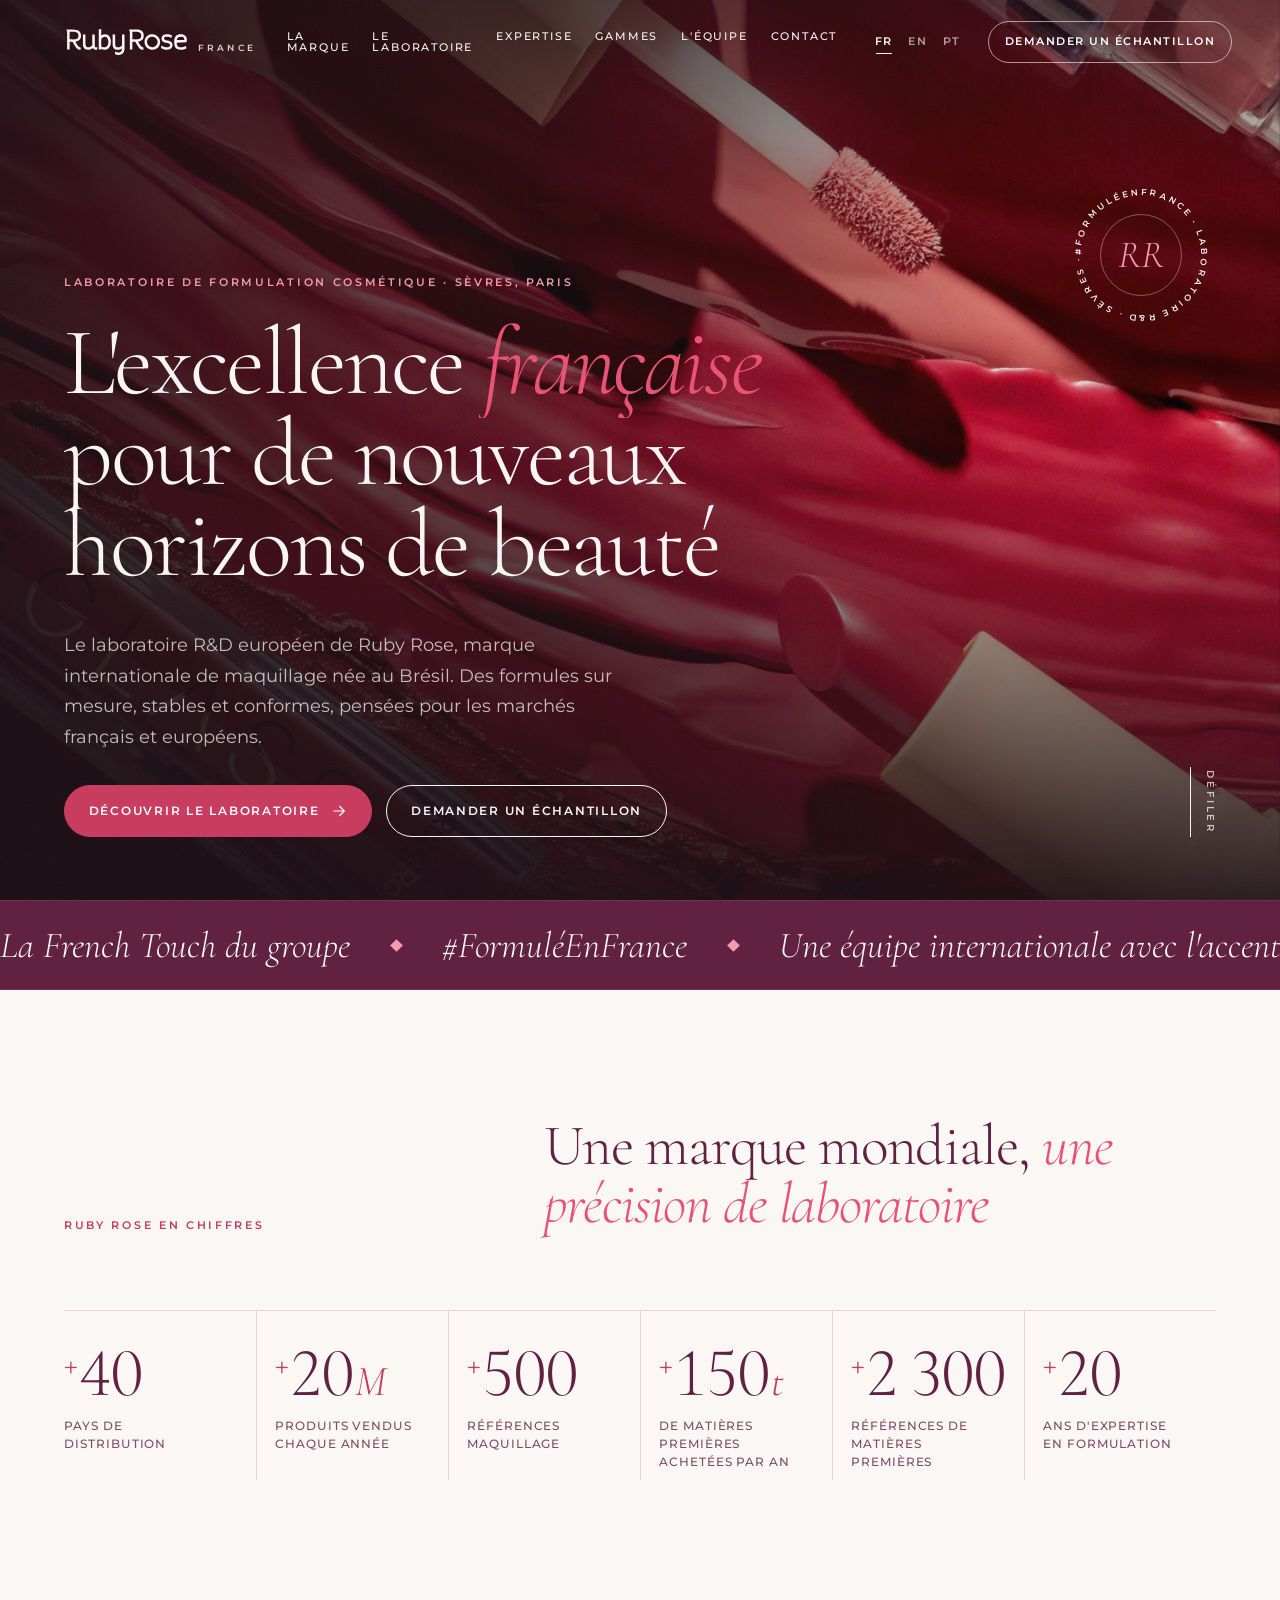
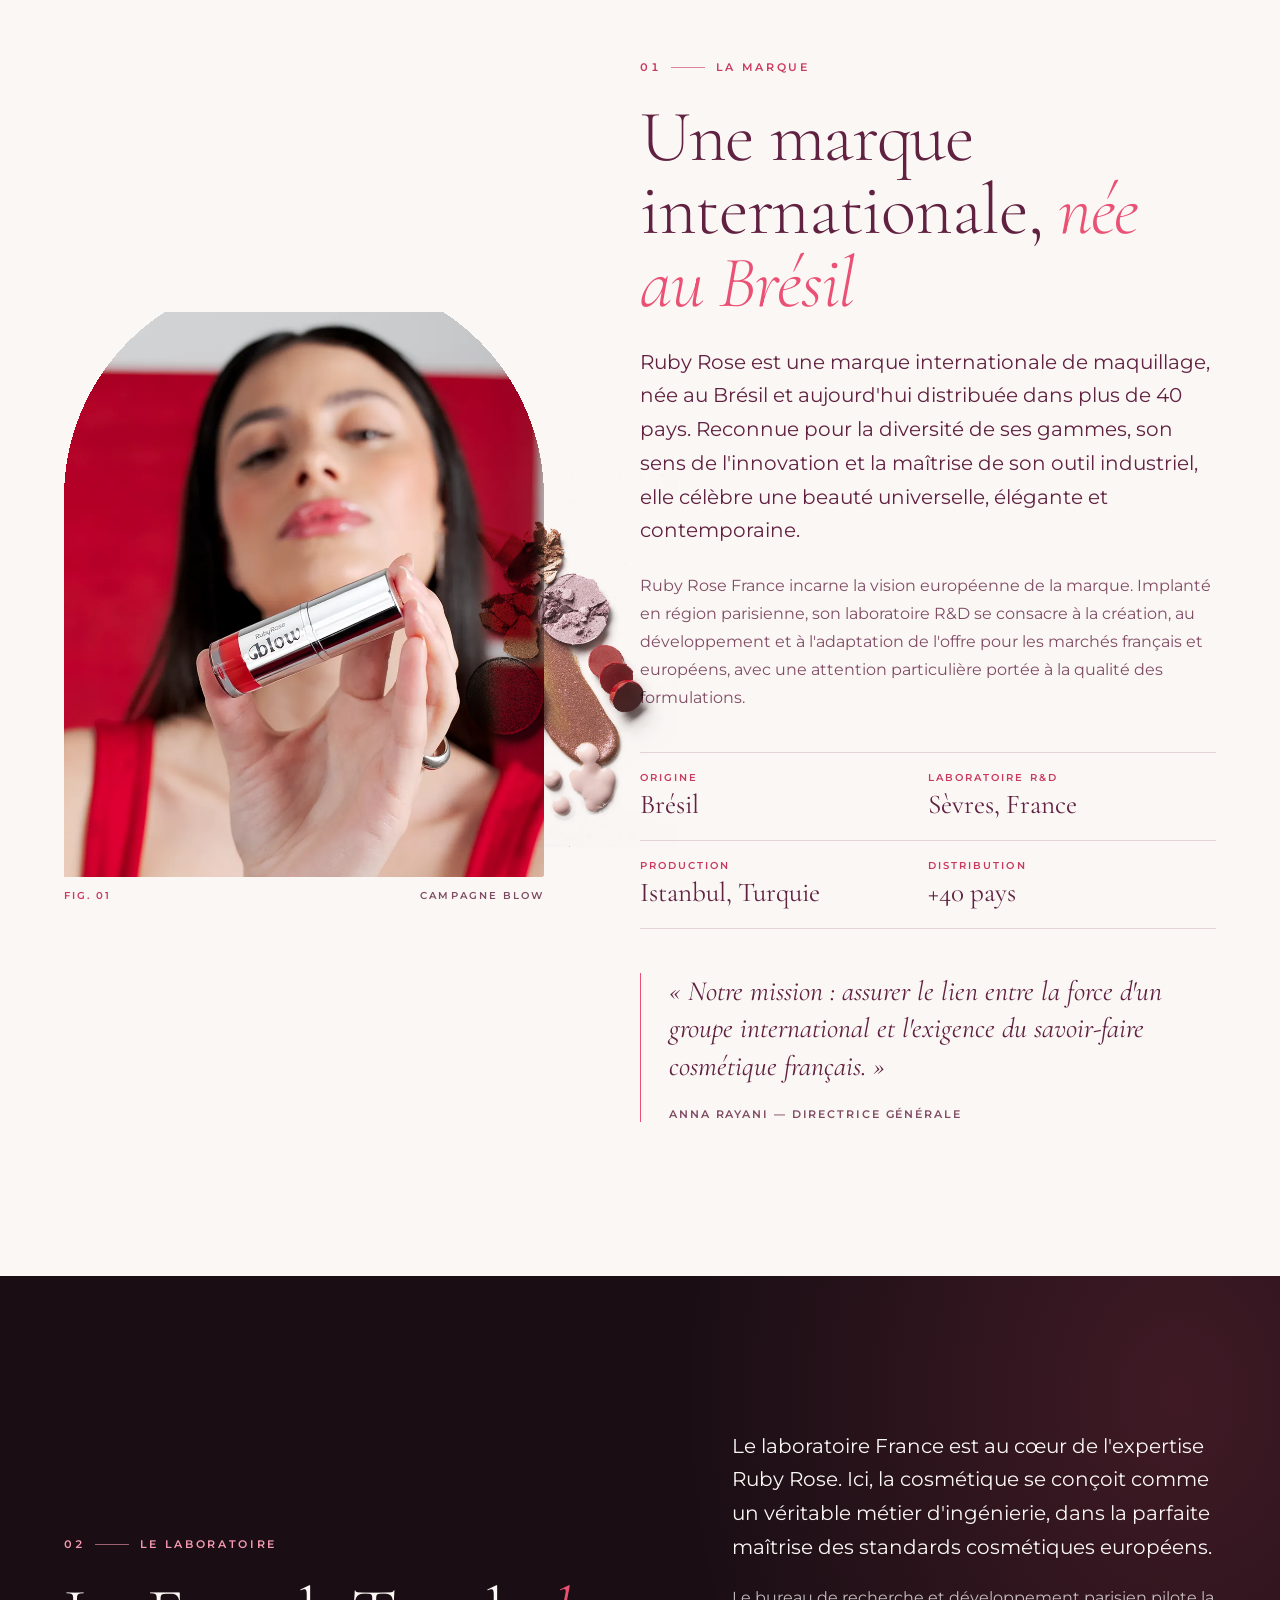
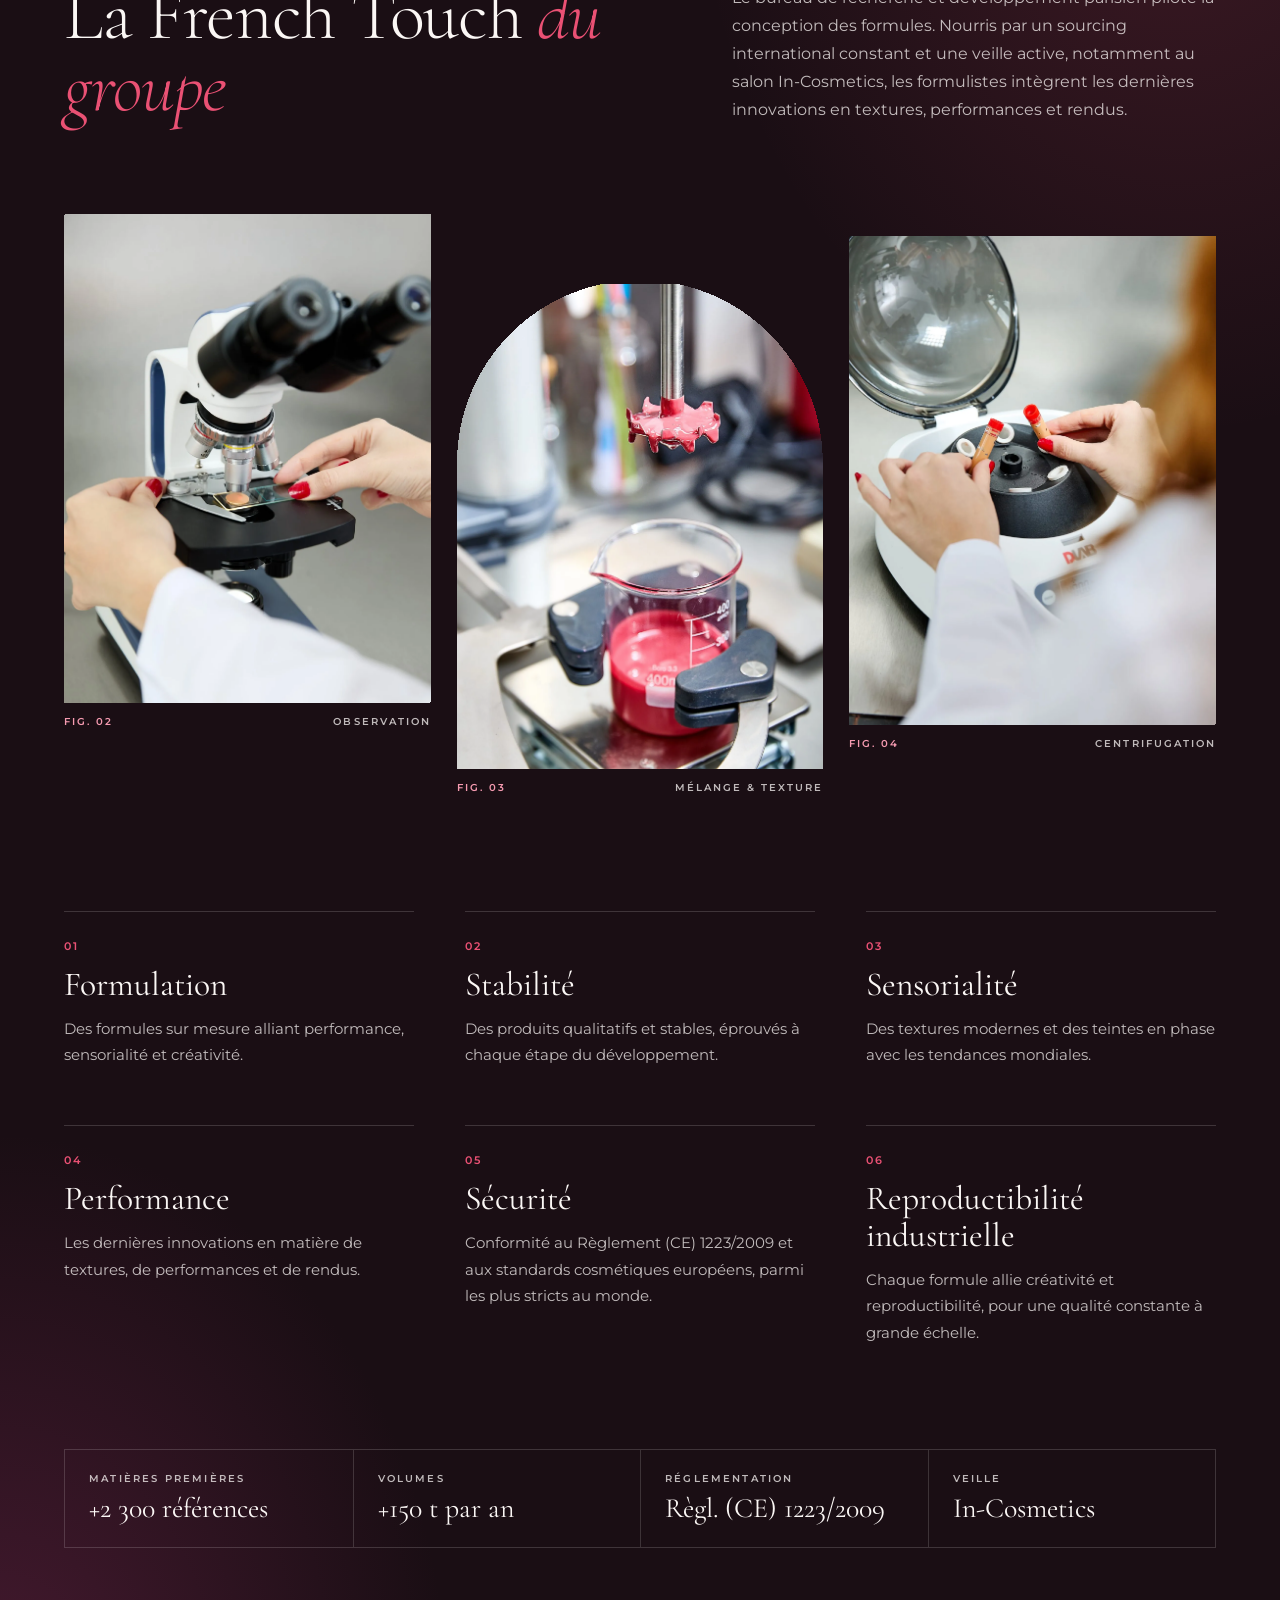
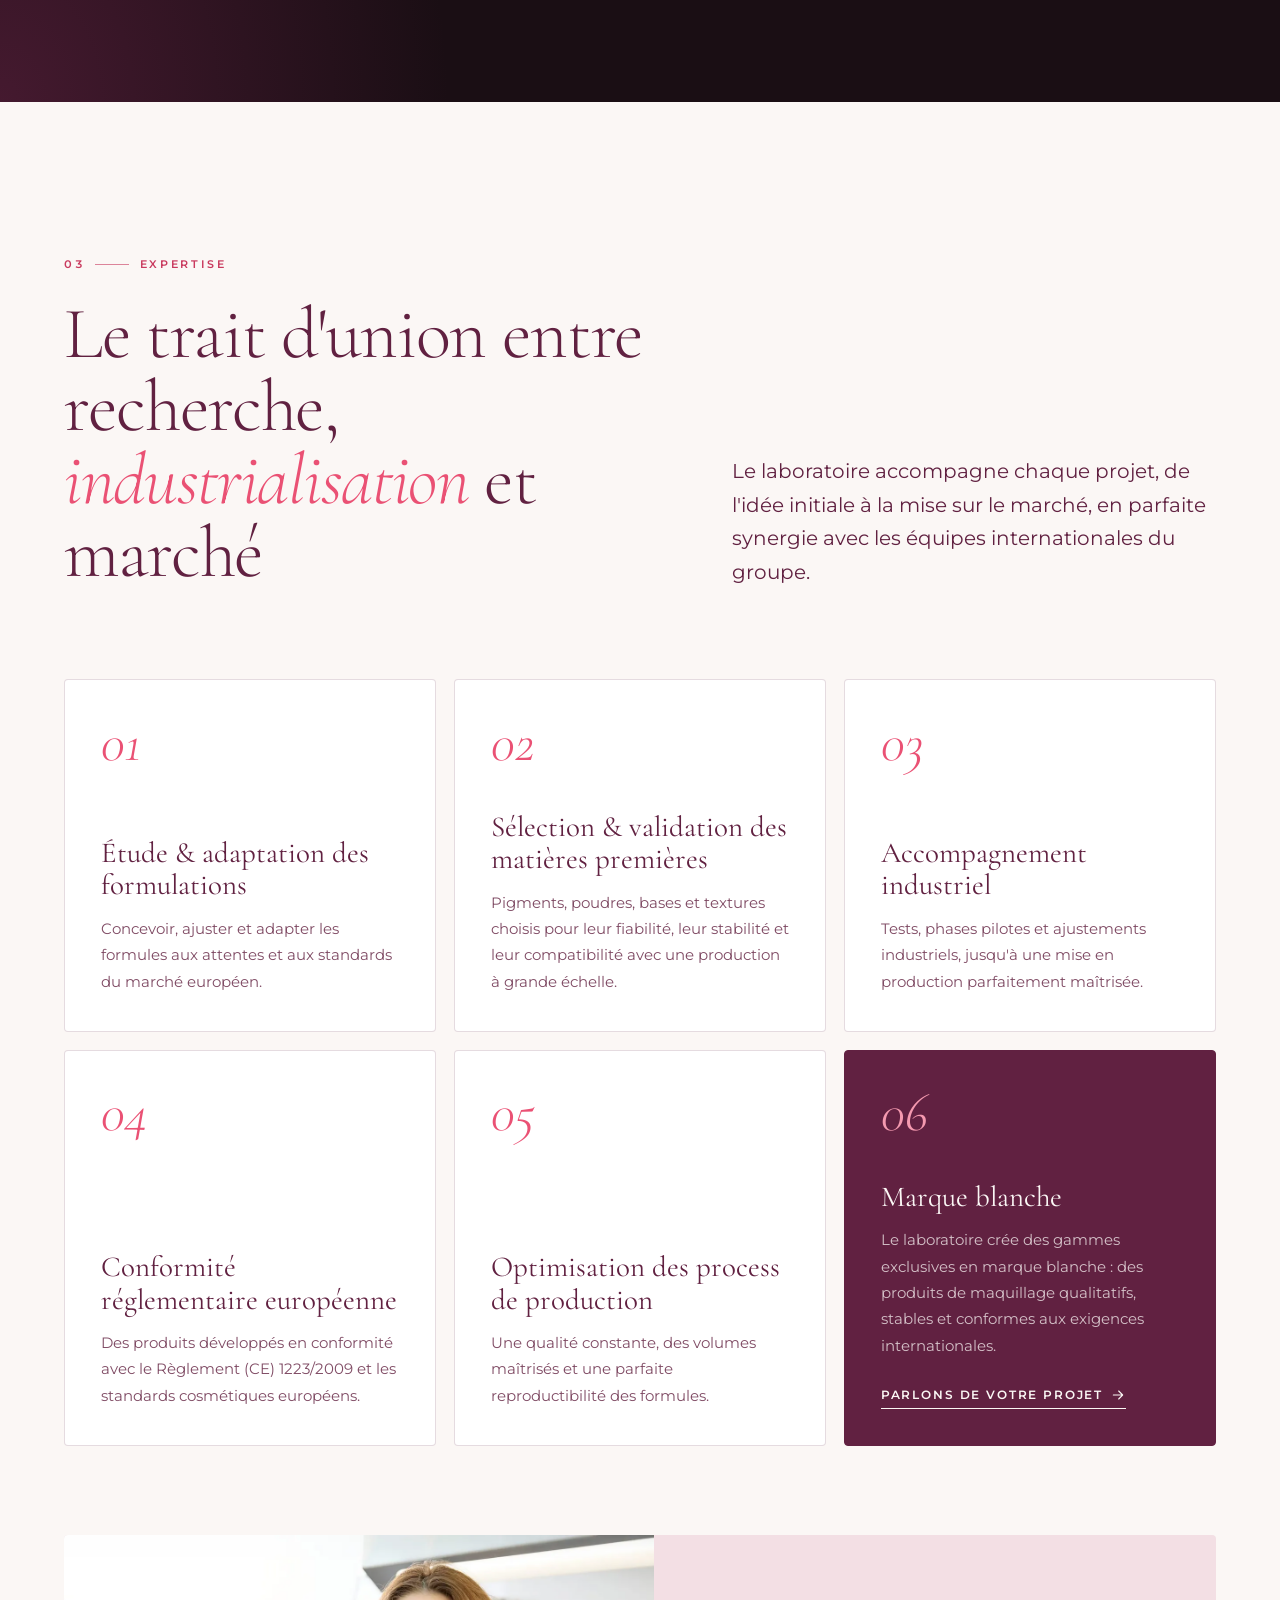
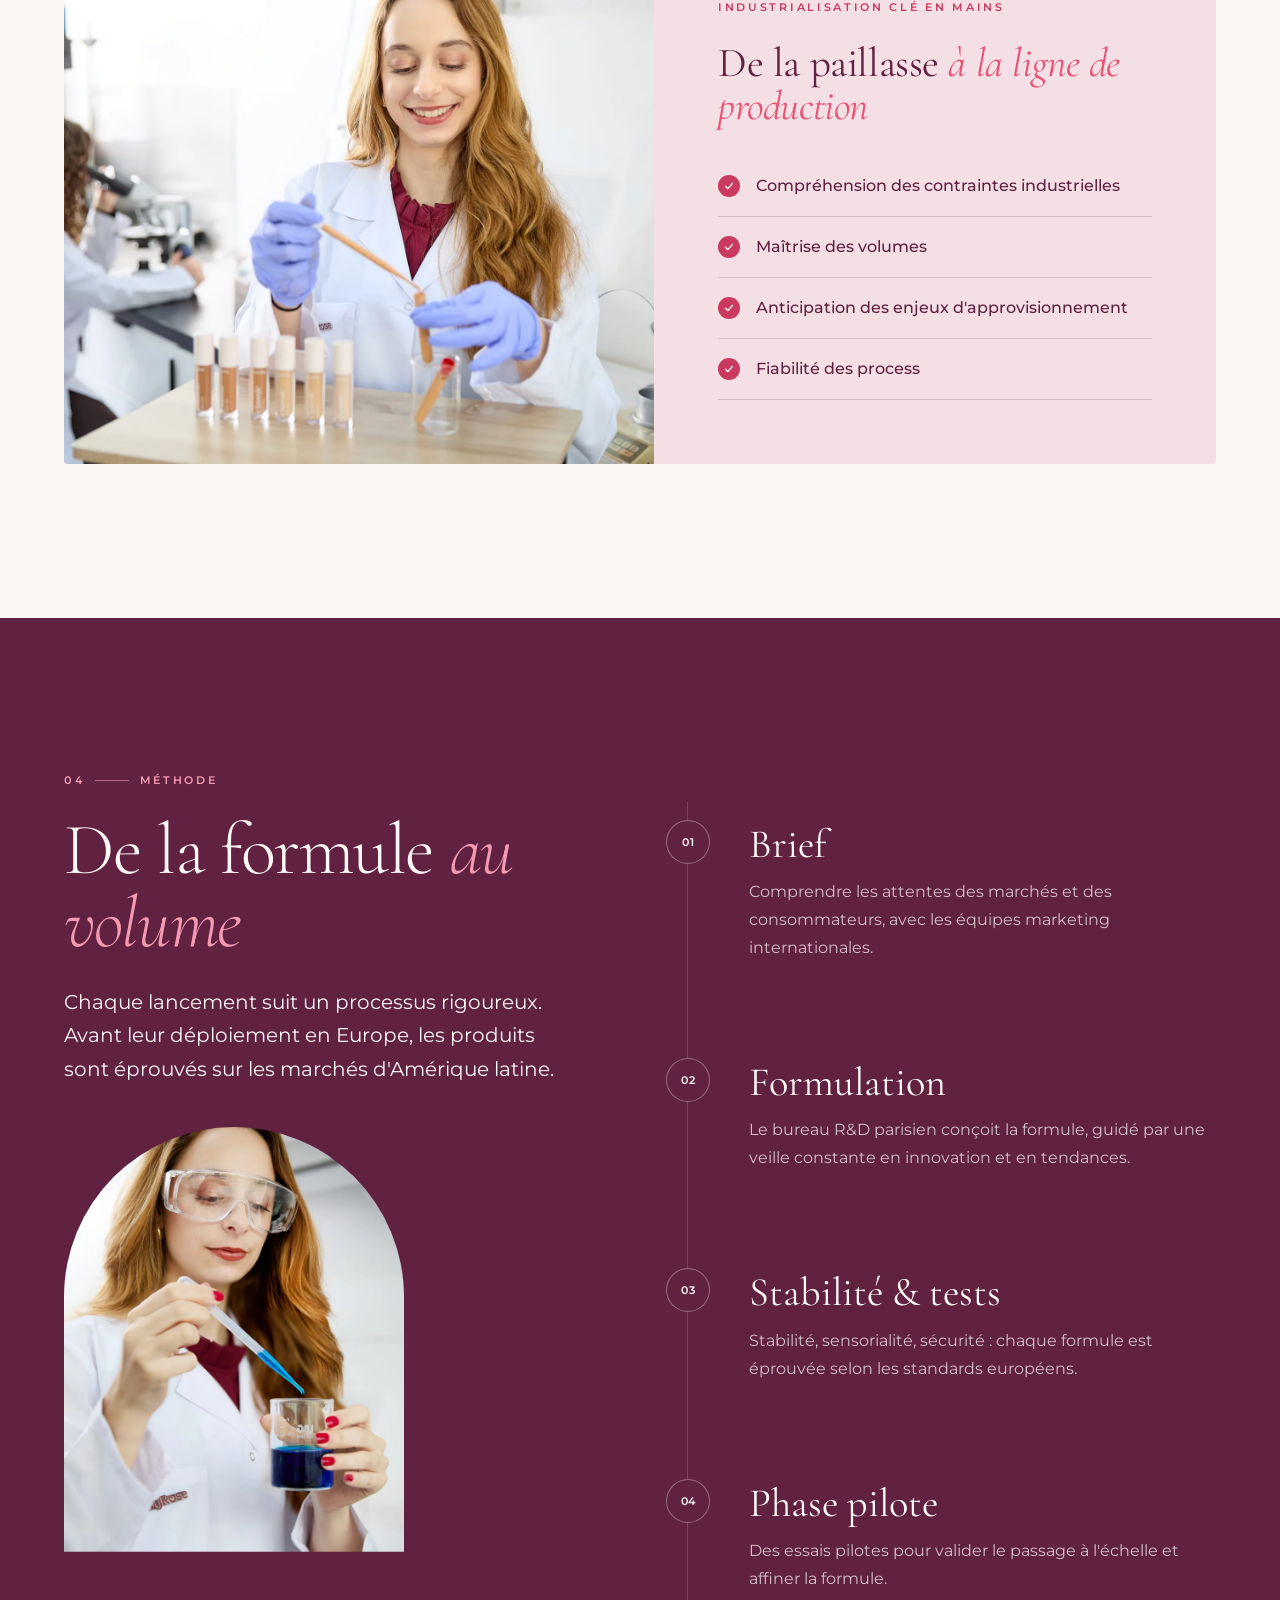
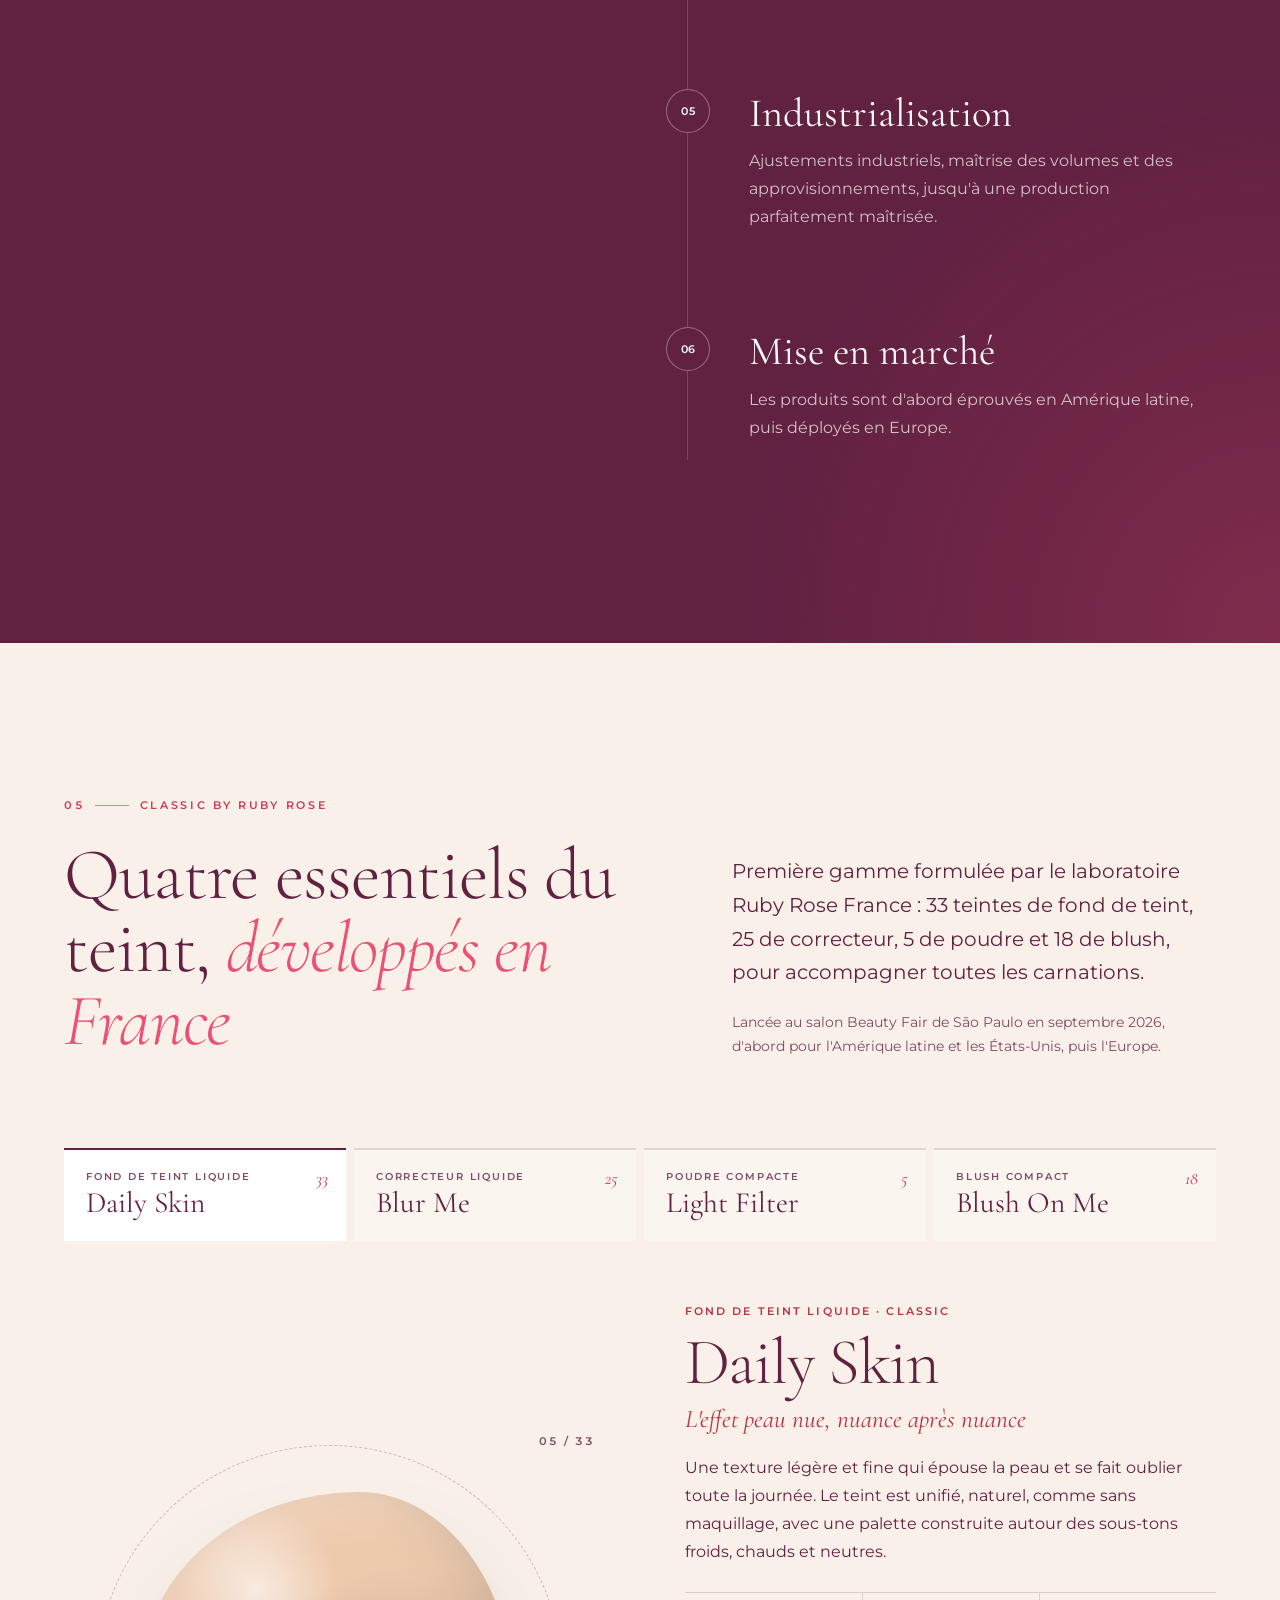
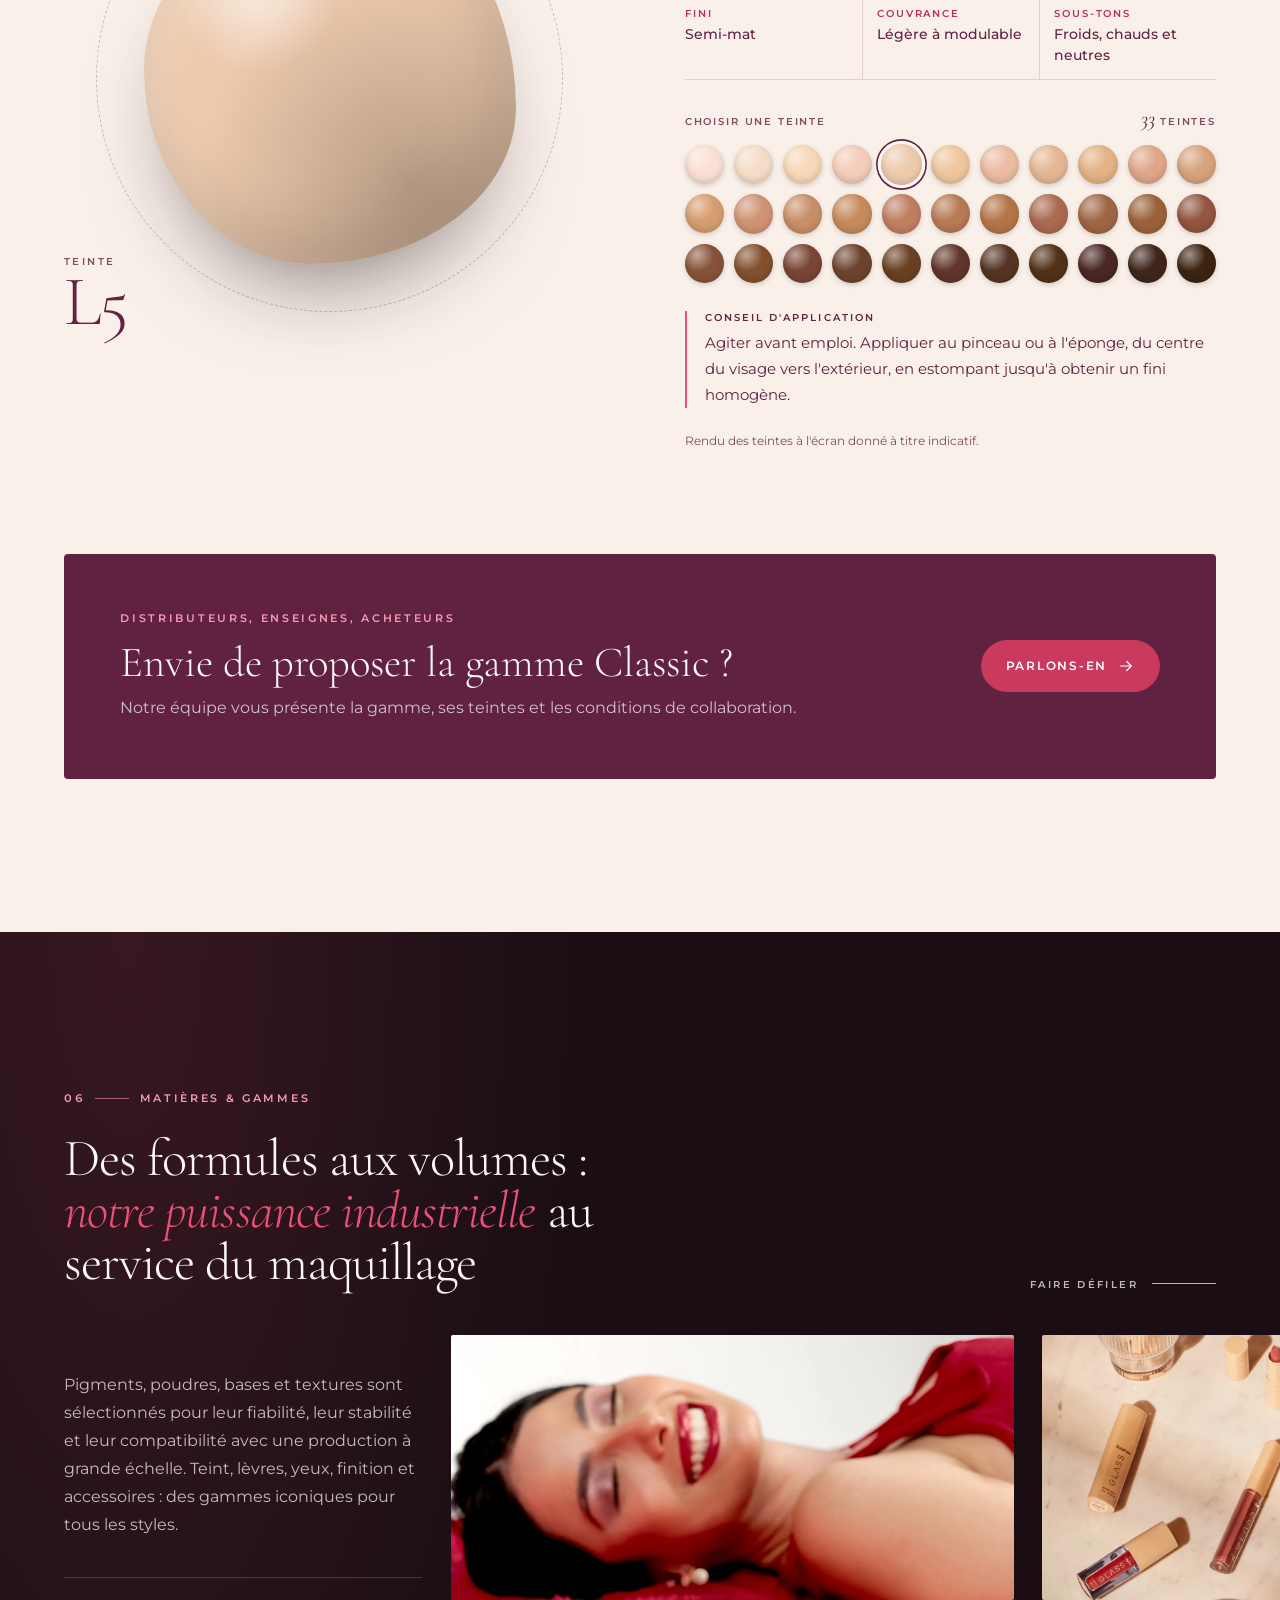
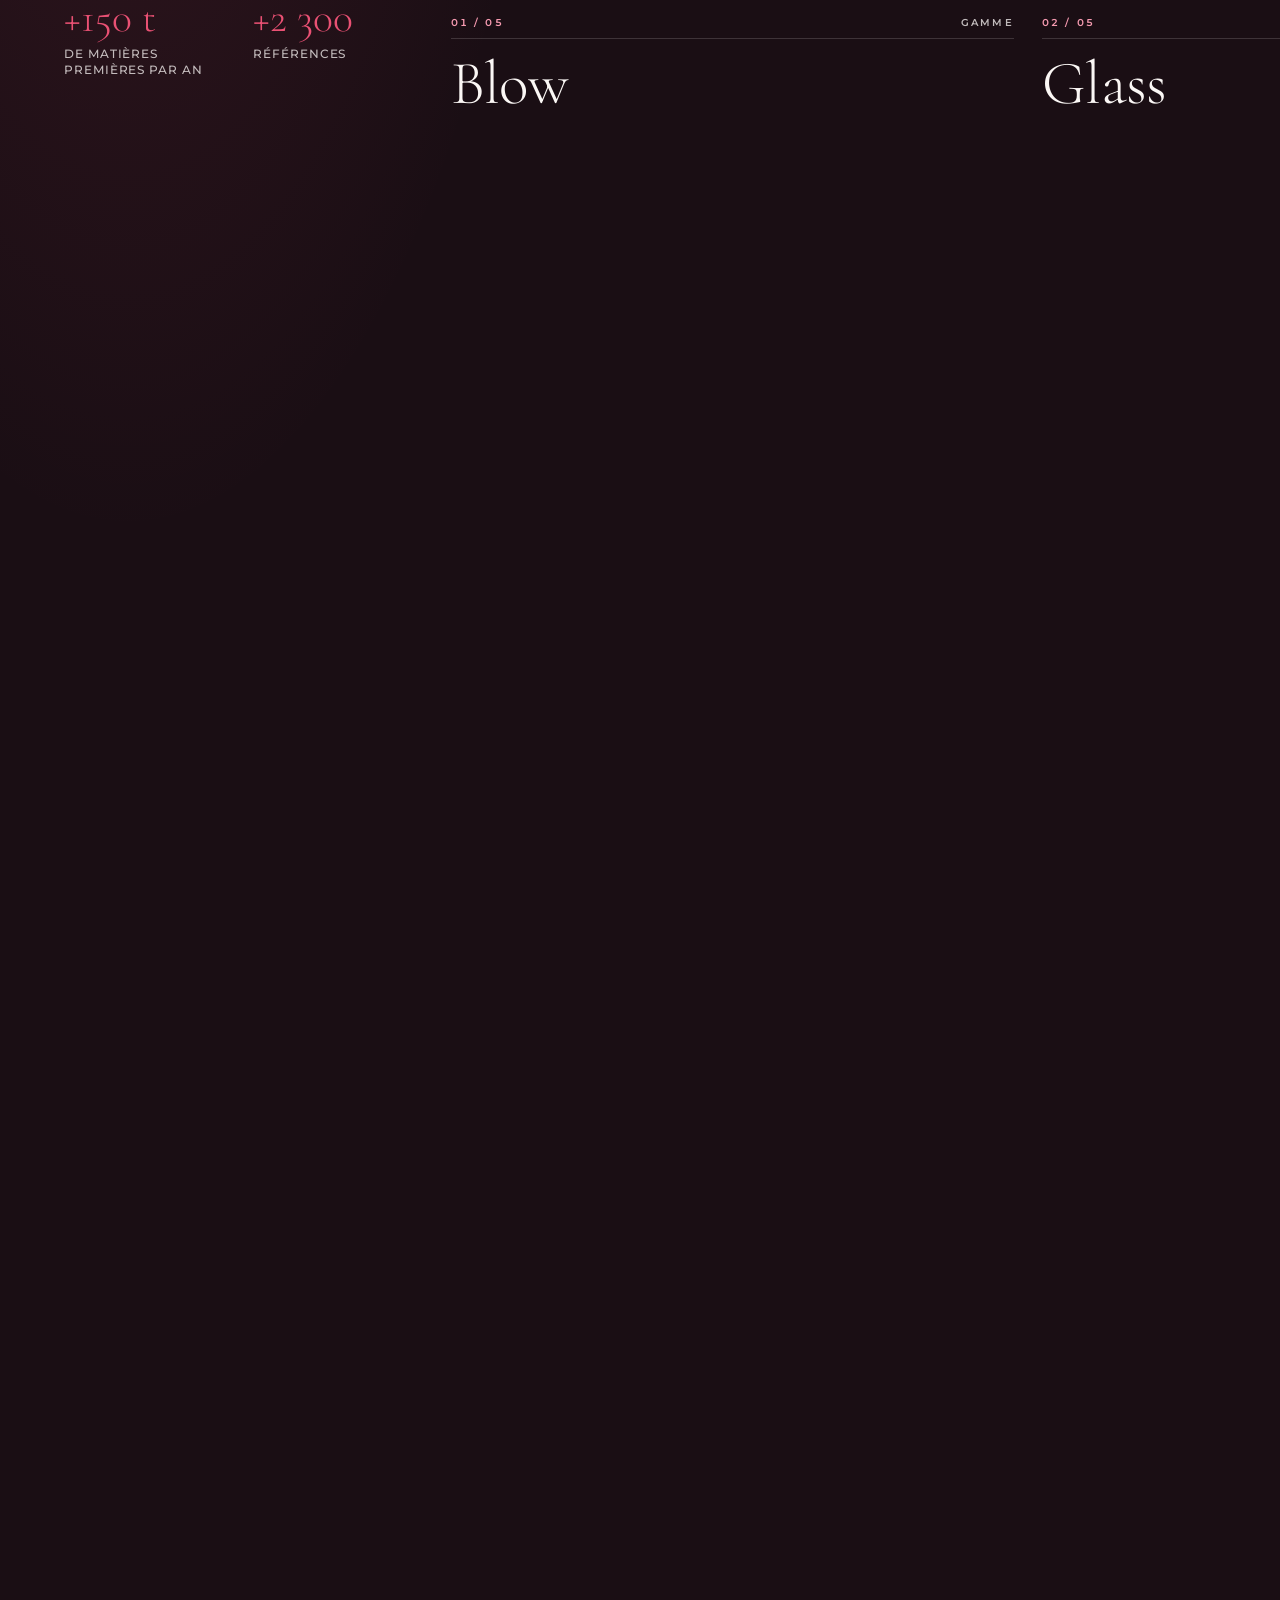
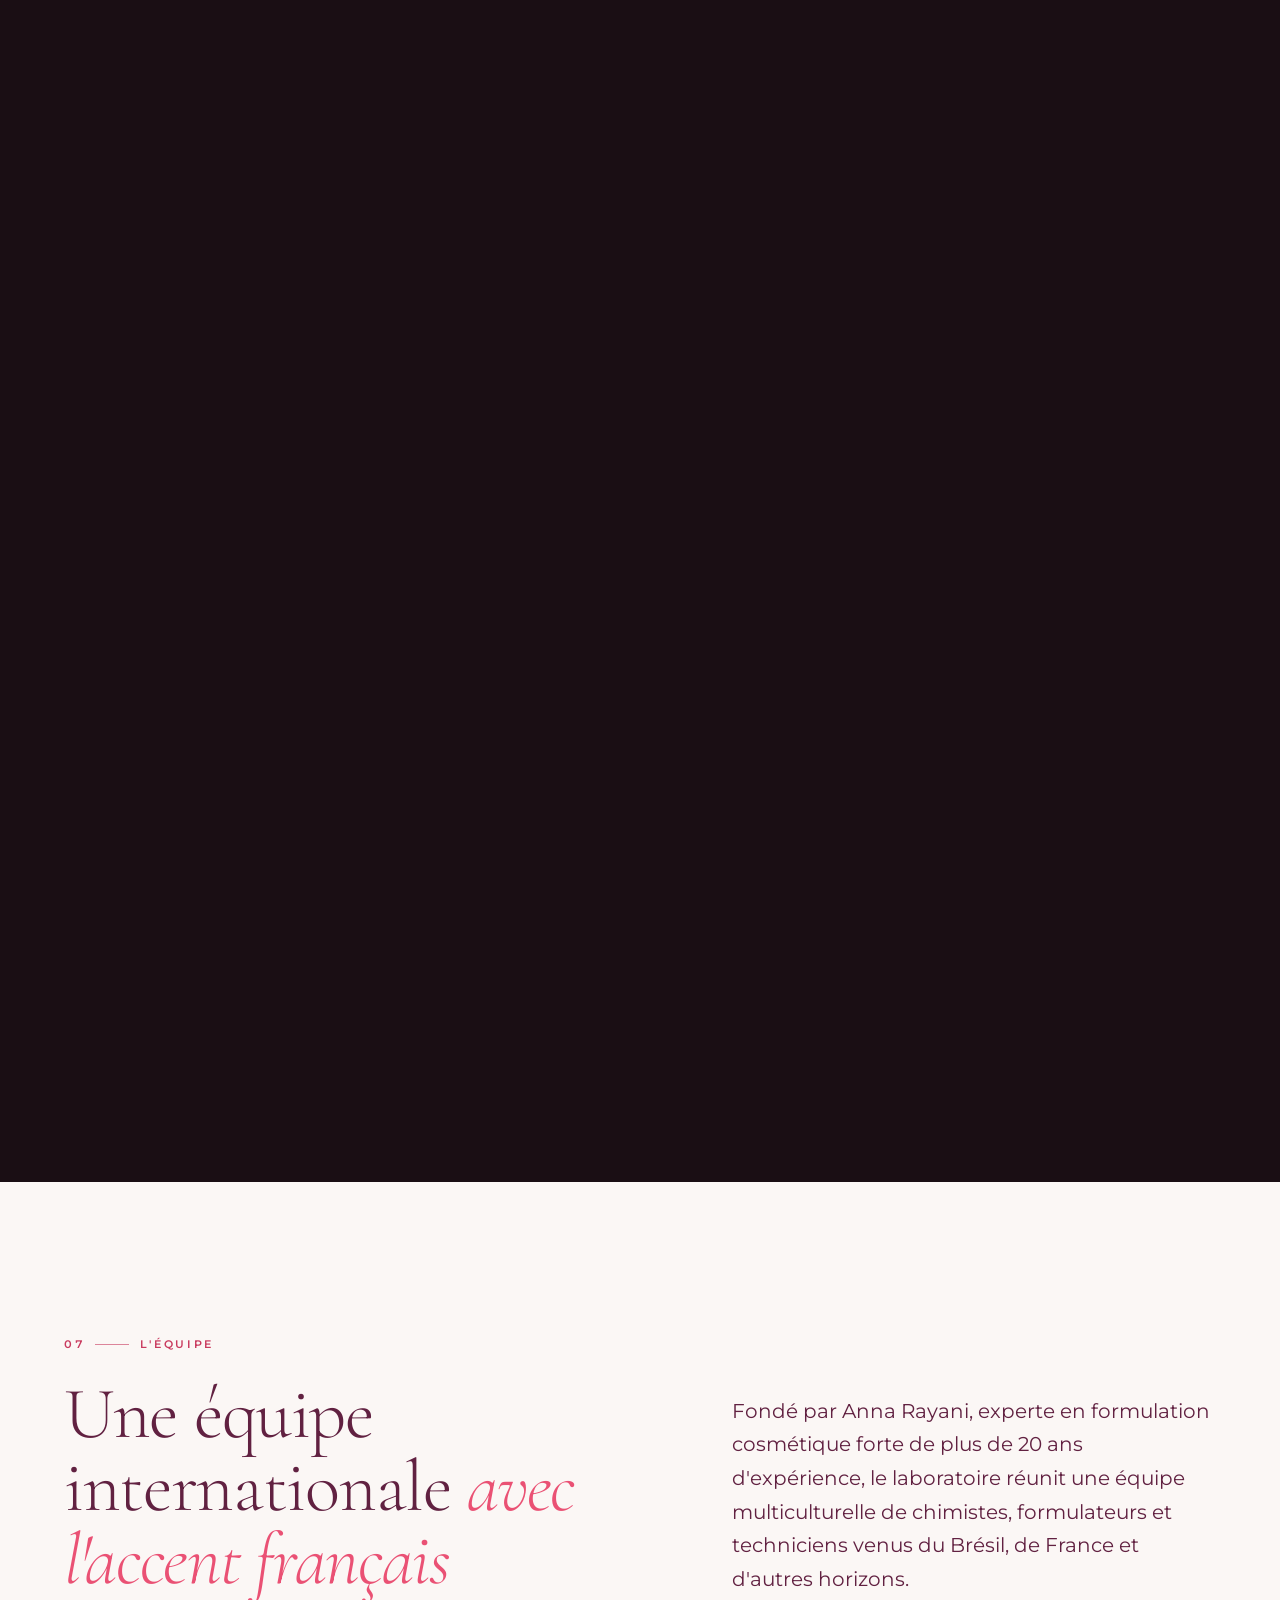
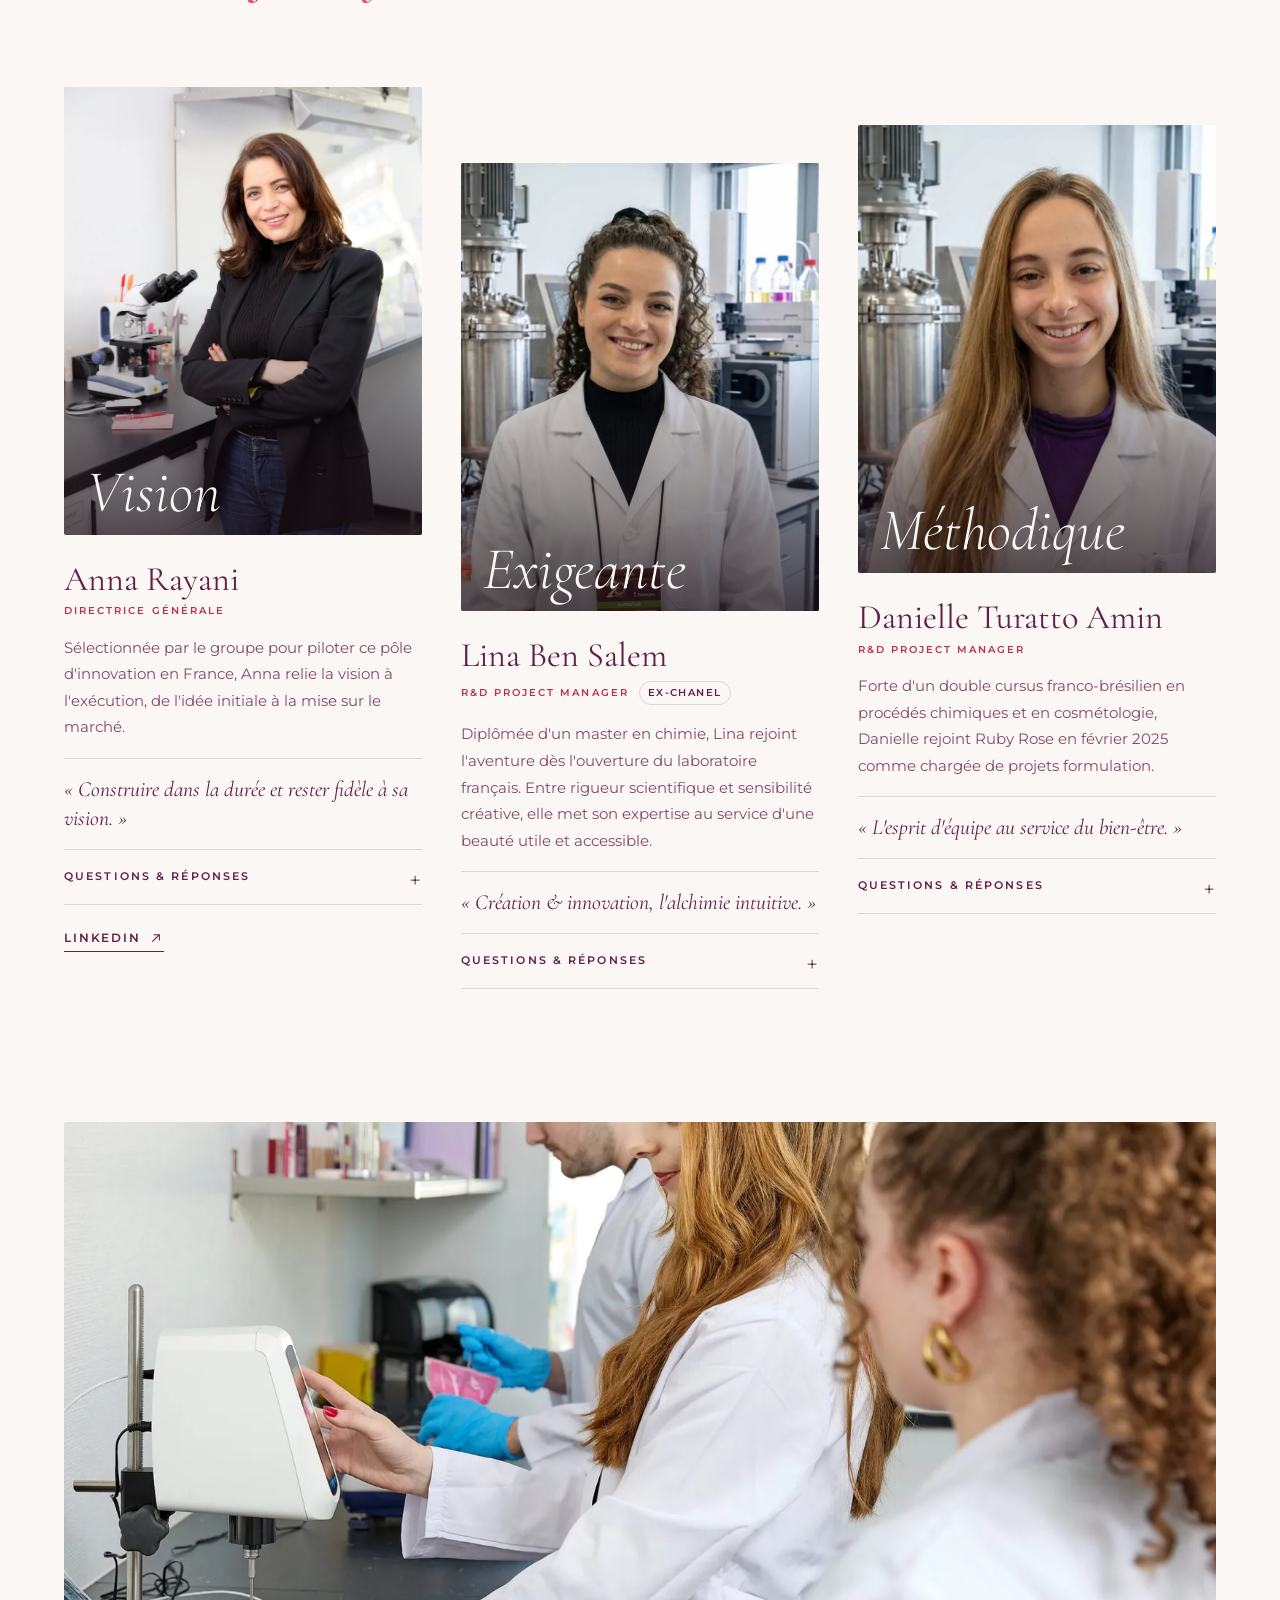
==== rubyrose-site/index.html @ e25e4b6f "Ruby Rose France için premium, çok dilli tanıtım sitesi eklendi - Tek sayfa, uzun kaydırmalı ana say" ====
<!doctype html>
<html lang="fr">
<head>
<meta charset="utf-8">
<meta name="viewport" content="width=device-width, initial-scale=1">
<title data-i18n="meta.title">Ruby Rose France — Laboratoire de formulation cosmétique à Sèvres</title>
<meta name="description" data-i18n-attr="content:meta.desc" content="Ruby Rose France, laboratoire R&amp;D de formulation cosmétique de la marque internationale Ruby Rose, à Sèvres (Paris). Formulé en France, conforme au Règlement (CE) 1223/2009.">
<meta name="theme-color" content="#1A0E14">
<meta property="og:title" content="Ruby Rose France — L'excellence française pour de nouveaux horizons de beauté">
<meta property="og:type" content="website">
<meta property="og:image" content="assets/img/product-gloss-red.webp">
<link rel="icon" type="image/png" href="assets/img/favicon.png">
<link rel="alternate" hreflang="fr" href="./">
<link rel="preconnect" href="https://fonts.googleapis.com">
<link rel="preconnect" href="https://fonts.gstatic.com" crossorigin>
<link rel="stylesheet" href="https://fonts.googleapis.com/css2?family=Cormorant+Garamond:ital,wght@0,300;0,400;0,500;1,300;1,400;1,500&amp;family=Montserrat:wght@400;500;600;700&amp;display=swap">
<link rel="preload" as="image" href="assets/img/product-gloss-red.webp" fetchpriority="high">
<link rel="stylesheet" href="assets/css/style.css">
<script>document.documentElement.classList.add('js')</script>
<script defer src="assets/js/main.js"></script>
</head>
<body>
<a class="skip" href="#main" data-i18n="ui.skip">Aller au contenu</a>

<div class="preloader" aria-hidden="true">
  <div class="preloader__bloom"></div>
  <svg class="preloader__mono" viewBox="0 0 220 120"><text x="110" y="92" text-anchor="middle">RR</text></svg>
  <p class="preloader__label">Ruby Rose France</p>
</div>
<div class="progress" aria-hidden="true"><span></span></div>

<header class="nav" id="nav">
  <div class="nav__inner">
    <a class="nav__logo" href="#top" aria-label="Ruby Rose France — accueil" data-i18n-attr="aria-label:ui.home">
      <span class="logo" aria-hidden="true"></span><span class="nav__fr">France</span>
    </a>
    <nav class="nav__links" aria-label="Navigation principale" data-i18n-attr="aria-label:ui.mainnav">
      <ul>
        <li><a href="#marque" data-i18n="nav.brand">La marque</a></li>
        <li><a href="#laboratoire" data-i18n="nav.lab">Le laboratoire</a></li>
        <li><a href="#expertise" data-i18n="nav.expertise">Expertise</a></li>
        <li><a href="#classic" data-i18n="nav.ranges">Gammes</a></li>
        <li><a href="#equipe" data-i18n="nav.team">L'équipe</a></li>
        <li><a href="#contact" data-i18n="nav.contact">Contact</a></li>
      </ul>
    </nav>
    <div class="nav__tools">
      <div class="lang" role="group" aria-label="Langue" data-i18n-attr="aria-label:ui.lang">
        <button type="button" data-lang="fr" aria-pressed="true" lang="fr">FR</button>
        <button type="button" data-lang="en" aria-pressed="false" lang="en">EN</button>
        <button type="button" data-lang="pt" aria-pressed="false" lang="pt">PT</button>
      </div>
      <a class="btn btn--sm nav__cta" href="#contact" data-magnetic><span data-i18n="nav.cta">Demander un échantillon</span></a>
      <button class="burger" type="button" aria-expanded="false" aria-controls="menu" aria-label="Ouvrir le menu" data-i18n-attr="aria-label:ui.open"><span></span><span></span></button>
    </div>
  </div>
</header>

<div class="menu" id="menu" aria-label="Menu" role="dialog" aria-modal="true">
  <div class="menu__inner">
    <ol class="menu__links">
      <li><a href="#marque"><small>01</small><span data-i18n="nav.brand">La marque</span></a></li>
      <li><a href="#laboratoire"><small>02</small><span data-i18n="nav.lab">Le laboratoire</span></a></li>
      <li><a href="#expertise"><small>03</small><span data-i18n="nav.expertise">Expertise</span></a></li>
      <li><a href="#classic"><small>04</small><span data-i18n="nav.ranges">Gammes</span></a></li>
      <li><a href="#equipe"><small>05</small><span data-i18n="nav.team">L'équipe</span></a></li>
      <li><a href="#contact"><small>06</small><span data-i18n="nav.contact">Contact</span></a></li>
    </ol>
    <div class="menu__foot">
      <div class="lang lang--menu" role="group" aria-label="Langue" data-i18n-attr="aria-label:ui.lang">
        <button type="button" data-lang="fr" aria-pressed="true" lang="fr">FR</button>
        <button type="button" data-lang="en" aria-pressed="false" lang="en">EN</button>
        <button type="button" data-lang="pt" aria-pressed="false" lang="pt">PT</button>
      </div>
      <a class="btn btn--light" href="#contact"><span data-i18n="nav.cta">Demander un échantillon</span></a>
      <p class="menu__addr">8 Place Gabriel Péri, 92310 Sèvres<br><a href="mailto:business@rubyrosefrance.com">business@rubyrosefrance.com</a></p>
    </div>
  </div>
</div>

<main id="main">

<!-- HERO -->
<section class="hero" id="top" aria-labelledby="hero-title">
  <div class="hero__media" data-parallax="0.18">
    <img src="assets/img/product-gloss-red.webp" width="1800" height="2248" alt="Macro d'un gloss rouge Ruby Rose étiré en texture laquée" fetchpriority="high" decoding="async">
  </div>
  <div class="hero__veil" aria-hidden="true"></div>
  <div class="container hero__content">
    <p class="eyebrow eyebrow--light hero__eyebrow" data-i18n="hero.eyebrow">Laboratoire de formulation cosmétique · Sèvres, Paris</p>
    <h1 class="hero__title" id="hero-title" data-i18n="hero.title" data-split>L'excellence <em>française</em> pour de nouveaux horizons de beauté</h1>
    <div class="hero__bottom">
      <p class="hero__lead" data-i18n="hero.lead">Le laboratoire R&amp;D européen de Ruby Rose, marque internationale de maquillage née au Brésil. Des formules sur mesure, stables et conformes, pensées pour les marchés français et européens.</p>
      <div class="hero__ctas">
        <a class="btn" href="#laboratoire" data-magnetic><span data-i18n="hero.cta1">Découvrir le laboratoire</span><svg class="i" viewBox="0 0 24 24" aria-hidden="true"><path d="M5 12h14M13 6l6 6-6 6"/></svg></a>
        <a class="btn btn--ghost btn--onDark" href="#contact" data-magnetic><span data-i18n="nav.cta">Demander un échantillon</span></a>
      </div>
    </div>
  </div>
  <div class="hero__badge" aria-hidden="true">
    <svg viewBox="0 0 200 200"><defs><path id="badgePath" d="M100,100 m-80,0 a80,80 0 1,1 160,0 a80,80 0 1,1 -160,0"/></defs><text><textPath href="#badgePath" textLength="500" lengthAdjust="spacing" data-i18n="hero.badge">#FormuléEnFrance · Laboratoire R&amp;D · Sèvres · </textPath></text></svg>
    <span>RR</span>
  </div>
  <a class="hero__scroll" href="#chiffres"><span data-i18n="hero.scroll">Défiler</span><i aria-hidden="true"></i></a>
</section>

<!-- MARQUEE -->
<div class="marquee" aria-hidden="true">
  <div class="marquee__track">
    <div class="marquee__group">
      <span data-i18n="mq.1">La French Touch du groupe</span><b></b>
      <span data-i18n="mq.2">#FormuléEnFrance</span><b></b>
      <span data-i18n="mq.3">Une équipe internationale avec l'accent français</span><b></b>
      <span data-i18n="mq.4">Des formules aux volumes</span><b></b>
      <span data-i18n="mq.5">Standards cosmétiques européens</span><b></b>
    </div>
    <div class="marquee__group">
      <span data-i18n="mq.1">La French Touch du groupe</span><b></b>
      <span data-i18n="mq.2">#FormuléEnFrance</span><b></b>
      <span data-i18n="mq.3">Une équipe internationale avec l'accent français</span><b></b>
      <span data-i18n="mq.4">Des formules aux volumes</span><b></b>
      <span data-i18n="mq.5">Standards cosmétiques européens</span><b></b>
    </div>
  </div>
</div>

<!-- FIGURES -->
<section class="figures section" id="chiffres" aria-labelledby="fig-title">
  <div class="container">
    <div class="figures__head" data-reveal>
      <p class="eyebrow" data-i18n="fig.eyebrow">Ruby Rose en chiffres</p>
      <h2 class="h2 figures__title" id="fig-title" data-i18n="fig.title">Une marque mondiale, <em>une précision de laboratoire</em></h2>
    </div>
    <ul class="figures__grid" data-stagger>
      <li class="fig" data-reveal><p class="fig__num"><span>+</span><span data-count="40">40</span></p><p class="fig__label" data-i18n="fig.1">pays de distribution</p></li>
      <li class="fig" data-reveal><p class="fig__num"><span>+</span><span data-count="20">20</span><span class="fig__u">M</span></p><p class="fig__label" data-i18n="fig.2">produits vendus chaque année</p></li>
      <li class="fig" data-reveal><p class="fig__num"><span>+</span><span data-count="500">500</span></p><p class="fig__label" data-i18n="fig.3">références maquillage</p></li>
      <li class="fig" data-reveal><p class="fig__num"><span>+</span><span data-count="150">150</span><span class="fig__u">t</span></p><p class="fig__label" data-i18n="fig.4">de matières premières achetées par an</p></li>
      <li class="fig" data-reveal><p class="fig__num"><span>+</span><span data-count="2300">2 300</span></p><p class="fig__label" data-i18n="fig.5">références de matières premières</p></li>
      <li class="fig" data-reveal><p class="fig__num"><span>+</span><span data-count="20">20</span></p><p class="fig__label" data-i18n="fig.6">ans d'expertise en formulation</p></li>
    </ul>
  </div>
</section>

<!-- BRAND -->
<section class="brand section" id="marque" aria-labelledby="brand-title">
  <div class="container brand__grid">
    <div class="brand__visual">
      <figure class="brand__main" data-reveal="mask">
        <div class="pframe"><img src="assets/img/campaign-blow.webp" width="1080" height="1350" alt="Campagne Ruby Rose BLOW : une femme présente un rouge à lèvres liquide" loading="lazy" decoding="async" data-parallax="-0.08"></div>
        <figcaption class="cap"><span>Fig. 01</span><span data-i18n="brand.cap">Campagne BLOW</span></figcaption>
      </figure>
      <img class="brand__cutout" src="assets/img/texture-top-view.webp" width="850" height="1274" alt="" loading="lazy" decoding="async" data-parallax="0.12">
    </div>
    <div class="brand__text">
      <p class="eyebrow" data-reveal><span class="num">01</span> <span data-i18n="brand.eyebrow">La marque</span></p>
      <h2 class="h2" id="brand-title" data-reveal data-i18n="brand.title">Une marque internationale, <em>née au Brésil</em></h2>
      <p class="lead" data-reveal data-i18n="brand.p1">Ruby Rose est une marque internationale de maquillage, née au Brésil et aujourd'hui distribuée dans plus de 40 pays. Reconnue pour la diversité de ses gammes, son sens de l'innovation et la maîtrise de son outil industriel, elle célèbre une beauté universelle, élégante et contemporaine.</p>
      <p data-reveal data-i18n="brand.p2">Ruby Rose France incarne la vision européenne de la marque. Implanté en région parisienne, son laboratoire R&amp;D se consacre à la création, au développement et à l'adaptation de l'offre pour les marchés français et européens, avec une attention particulière portée à la qualité des formulations.</p>
      <dl class="facts" data-reveal>
        <div><dt data-i18n="brand.f1t">Origine</dt><dd data-i18n="brand.f1">Brésil</dd></div>
        <div><dt data-i18n="brand.f2t">Laboratoire R&amp;D</dt><dd data-i18n="brand.f2">Sèvres, France</dd></div>
        <div><dt data-i18n="brand.f3t">Production</dt><dd data-i18n="brand.f3">Istanbul, Turquie</dd></div>
        <div><dt data-i18n="brand.f4t">Distribution</dt><dd data-i18n="brand.f4">+40 pays</dd></div>
      </dl>
      <blockquote class="quote" data-reveal>
        <p data-i18n="brand.quote">«&nbsp;Notre mission&nbsp;: assurer le lien entre la force d'un groupe international et l'exigence du savoir-faire cosmétique français.&nbsp;»</p>
        <footer>Anna Rayani — <span data-i18n="team.anna.role">Directrice générale</span></footer>
      </blockquote>
    </div>
  </div>
</section>

<!-- LAB -->
<section class="lab section dark" id="laboratoire" aria-labelledby="lab-title">
  <div class="container">
    <div class="split-head">
      <div>
        <p class="eyebrow eyebrow--light" data-reveal><span class="num">02</span> <span data-i18n="lab.eyebrow">Le laboratoire</span></p>
        <h2 class="h2" id="lab-title" data-reveal data-i18n="lab.title">La French Touch <em>du groupe</em></h2>
      </div>
      <div>
        <p class="lead" data-reveal data-i18n="lab.lead">Le laboratoire France est au cœur de l'expertise Ruby Rose. Ici, la cosmétique se conçoit comme un véritable métier d'ingénierie, dans la parfaite maîtrise des standards cosmétiques européens.</p>
        <p data-reveal data-i18n="lab.p">Le bureau de recherche et développement parisien pilote la conception des formules. Nourris par un sourcing international constant et une veille active, notamment au salon In-Cosmetics, les formulistes intègrent les dernières innovations en textures, performances et rendus.</p>
      </div>
    </div>

    <div class="lab__collage">
      <figure class="lab__img lab__img--a" data-reveal="mask"><div class="pframe"><img src="assets/img/lab-microscope.webp" width="1707" height="2560" alt="Formulatrice observant un échantillon au microscope" loading="lazy" decoding="async" data-parallax="-0.06"></div><figcaption class="cap cap--light"><span>Fig. 02</span><span data-i18n="lab.c1">Observation</span></figcaption></figure>
      <figure class="lab__img lab__img--b" data-reveal="mask"><div class="pframe"><img src="assets/img/lab-mixer-pink.webp" width="1707" height="2560" alt="Mélangeur de laboratoire préparant une texture rose" loading="lazy" decoding="async" data-parallax="-0.1"></div><figcaption class="cap cap--light"><span>Fig. 03</span><span data-i18n="lab.c2">Mélange &amp; texture</span></figcaption></figure>
      <figure class="lab__img lab__img--c" data-reveal="mask"><div class="pframe"><img src="assets/img/lab-centrifuge.webp" width="1707" height="2560" alt="Préparation d'échantillons dans une centrifugeuse" loading="lazy" decoding="async" data-parallax="-0.06"></div><figcaption class="cap cap--light"><span>Fig. 04</span><span data-i18n="lab.c3">Centrifugation</span></figcaption></figure>
    </div>

    <ol class="pillars" data-stagger>
      <li data-reveal><span class="pillars__n">01</span><h3 data-i18n="lab.p1t">Formulation</h3><p data-i18n="lab.p1">Des formules sur mesure alliant performance, sensorialité et créativité.</p></li>
      <li data-reveal><span class="pillars__n">02</span><h3 data-i18n="lab.p2t">Stabilité</h3><p data-i18n="lab.p2">Des produits qualitatifs et stables, éprouvés à chaque étape du développement.</p></li>
      <li data-reveal><span class="pillars__n">03</span><h3 data-i18n="lab.p3t">Sensorialité</h3><p data-i18n="lab.p3">Des textures modernes et des teintes en phase avec les tendances mondiales.</p></li>
      <li data-reveal><span class="pillars__n">04</span><h3 data-i18n="lab.p4t">Performance</h3><p data-i18n="lab.p4">Les dernières innovations en matière de textures, de performances et de rendus.</p></li>
      <li data-reveal><span class="pillars__n">05</span><h3 data-i18n="lab.p5t">Sécurité</h3><p data-i18n="lab.p5">Conformité au Règlement (CE) 1223/2009 et aux standards cosmétiques européens, parmi les plus stricts au monde.</p></li>
      <li data-reveal><span class="pillars__n">06</span><h3 data-i18n="lab.p6t">Reproductibilité industrielle</h3><p data-i18n="lab.p6">Chaque formule allie créativité et reproductibilité, pour une qualité constante à grande échelle.</p></li>
    </ol>

    <dl class="datasheet" data-reveal>
      <div><dt data-i18n="lab.d1t">Matières premières</dt><dd><span data-i18n="lab.d1">+2 300 références</span></dd></div>
      <div><dt data-i18n="lab.d2t">Volumes</dt><dd><span data-i18n="lab.d2">+150 t par an</span></dd></div>
      <div><dt data-i18n="lab.d3t">Réglementation</dt><dd><span data-i18n="lab.d3">Règl. (CE) 1223/2009</span></dd></div>
      <div><dt data-i18n="lab.d4t">Veille</dt><dd><span data-i18n="lab.d4">In-Cosmetics</span></dd></div>
    </dl>
  </div>
</section>

<!-- EXPERTISE -->
<section class="expertise section" id="expertise" aria-labelledby="exp-title">
  <div class="container">
    <div class="split-head">
      <div>
        <p class="eyebrow" data-reveal><span class="num">03</span> <span data-i18n="exp.eyebrow">Expertise</span></p>
        <h2 class="h2" id="exp-title" data-reveal data-i18n="exp.title">Le trait d'union entre recherche, <em>industrialisation</em> et marché</h2>
      </div>
      <p class="lead" data-reveal data-i18n="exp.lead">Le laboratoire accompagne chaque projet, de l'idée initiale à la mise sur le marché, en parfaite synergie avec les équipes internationales du groupe.</p>
    </div>

    <ul class="services" data-stagger>
      <li class="svc" data-reveal data-tilt><span class="svc__n">01</span><h3 data-i18n="exp.s1t">Étude &amp; adaptation des formulations</h3><p data-i18n="exp.s1">Concevoir, ajuster et adapter les formules aux attentes et aux standards du marché européen.</p></li>
      <li class="svc" data-reveal data-tilt><span class="svc__n">02</span><h3 data-i18n="exp.s2t">Sélection &amp; validation des matières premières</h3><p data-i18n="exp.s2">Pigments, poudres, bases et textures choisis pour leur fiabilité, leur stabilité et leur compatibilité avec une production à grande échelle.</p></li>
      <li class="svc" data-reveal data-tilt><span class="svc__n">03</span><h3 data-i18n="exp.s3t">Accompagnement industriel</h3><p data-i18n="exp.s3">Tests, phases pilotes et ajustements industriels, jusqu'à une mise en production parfaitement maîtrisée.</p></li>
      <li class="svc" data-reveal data-tilt><span class="svc__n">04</span><h3 data-i18n="exp.s4t">Conformité réglementaire européenne</h3><p data-i18n="exp.s4">Des produits développés en conformité avec le Règlement (CE) 1223/2009 et les standards cosmétiques européens.</p></li>
      <li class="svc" data-reveal data-tilt><span class="svc__n">05</span><h3 data-i18n="exp.s5t">Optimisation des process de production</h3><p data-i18n="exp.s5">Une qualité constante, des volumes maîtrisés et une parfaite reproductibilité des formules.</p></li>
      <li class="svc svc--accent" data-reveal data-tilt><span class="svc__n">06</span><h3 data-i18n="exp.s6t">Marque blanche</h3><p data-i18n="exp.s6">Le laboratoire crée des gammes exclusives en marque blanche&nbsp;: des produits de maquillage qualitatifs, stables et conformes aux exigences internationales.</p><a class="link" href="#contact"><span data-i18n="exp.s6c">Parlons de votre projet</span><svg class="i" viewBox="0 0 24 24" aria-hidden="true"><path d="M5 12h14M13 6l6 6-6 6"/></svg></a></li>
    </ul>

    <div class="turnkey" data-reveal>
      <figure class="turnkey__img"><img src="assets/img/lab-foundation-shades.webp" width="1800" height="1200" alt="Formulatrice comparant des teintes de fond de teint en flacons" loading="lazy" decoding="async"></figure>
      <div class="turnkey__body">
        <p class="eyebrow" data-i18n="exp.tk.eyebrow">Industrialisation clé en mains</p>
        <h3 class="h3" data-i18n="exp.tk.title">De la paillasse <em>à la ligne de production</em></h3>
        <ul class="ticks">
          <li data-i18n="exp.tk.1">Compréhension des contraintes industrielles</li>
          <li data-i18n="exp.tk.2">Maîtrise des volumes</li>
          <li data-i18n="exp.tk.3">Anticipation des enjeux d'approvisionnement</li>
          <li data-i18n="exp.tk.4">Fiabilité des process</li>
        </ul>
      </div>
    </div>
  </div>
</section>

<!-- PROCESS -->
<section class="process section plum" id="process" aria-labelledby="proc-title">
  <div class="container process__grid">
    <div class="process__aside">
      <p class="eyebrow eyebrow--light" data-reveal><span class="num">04</span> <span data-i18n="proc.eyebrow">Méthode</span></p>
      <h2 class="h2" id="proc-title" data-reveal data-i18n="proc.title">De la formule <em>au volume</em></h2>
      <p class="lead" data-reveal data-i18n="proc.lead">Chaque lancement suit un processus rigoureux. Avant leur déploiement en Europe, les produits sont éprouvés sur les marchés d'Amérique latine.</p>
      <figure class="process__img" data-reveal="mask"><img src="assets/img/lab-pipette-goggles.webp" width="1600" height="2399" alt="Formulatrice dosant une solution à la pipette" loading="lazy" decoding="async"></figure>
    </div>
    <ol class="steps">
      <li class="steps__line" aria-hidden="true"><span></span></li>
      <li class="step"><span class="step__n">01</span><div><h3 data-i18n="proc.1t">Brief</h3><p data-i18n="proc.1">Comprendre les attentes des marchés et des consommateurs, avec les équipes marketing internationales.</p></div></li>
      <li class="step"><span class="step__n">02</span><div><h3 data-i18n="proc.2t">Formulation</h3><p data-i18n="proc.2">Le bureau R&amp;D parisien conçoit la formule, guidé par une veille constante en innovation et en tendances.</p></div></li>
      <li class="step"><span class="step__n">03</span><div><h3 data-i18n="proc.3t">Stabilité &amp; tests</h3><p data-i18n="proc.3">Stabilité, sensorialité, sécurité&nbsp;: chaque formule est éprouvée selon les standards européens.</p></div></li>
      <li class="step"><span class="step__n">04</span><div><h3 data-i18n="proc.4t">Phase pilote</h3><p data-i18n="proc.4">Des essais pilotes pour valider le passage à l'échelle et affiner la formule.</p></div></li>
      <li class="step"><span class="step__n">05</span><div><h3 data-i18n="proc.5t">Industrialisation</h3><p data-i18n="proc.5">Ajustements industriels, maîtrise des volumes et des approvisionnements, jusqu'à une production parfaitement maîtrisée.</p></div></li>
      <li class="step"><span class="step__n">06</span><div><h3 data-i18n="proc.6t">Mise en marché</h3><p data-i18n="proc.6">Les produits sont d'abord éprouvés en Amérique latine, puis déployés en Europe.</p></div></li>
    </ol>
  </div>
</section>

<!-- CLASSIC -->
<section class="classic section" id="classic" aria-labelledby="cl-title" data-product="daily">
  <div class="container">
    <div class="split-head">
      <div>
        <p class="eyebrow" data-reveal><span class="num">05</span> <span data-i18n="cl.eyebrow">CLASSIC by Ruby Rose</span></p>
        <h2 class="h2" id="cl-title" data-reveal data-i18n="cl.title">Quatre essentiels du teint, <em>développés en France</em></h2>
      </div>
      <div>
        <p class="lead" data-reveal data-i18n="cl.lead">Première gamme formulée par le laboratoire Ruby Rose France&nbsp;: 33 teintes de fond de teint, 25 de correcteur, 5 de poudre et 18 de blush, pour accompagner toutes les carnations.</p>
        <p class="small" data-reveal data-i18n="cl.launch">Lancée au salon Beauty Fair de São Paulo en septembre 2026, d'abord pour l'Amérique latine et les États-Unis, puis l'Europe.</p>
      </div>
    </div>

    <div class="tabs" role="tablist" aria-label="Produits de la gamme Classic" data-i18n-attr="aria-label:cl.tabs" data-reveal>
      <button class="tab" role="tab" id="tab-daily" aria-controls="cl-panel" aria-selected="true" data-p="daily"><small data-i18n="cl.daily.type">Fond de teint liquide</small><span>Daily Skin</span><em>33</em></button>
      <button class="tab" role="tab" id="tab-blur" aria-controls="cl-panel" aria-selected="false" tabindex="-1" data-p="blur"><small data-i18n="cl.blur.type">Correcteur liquide</small><span>Blur Me</span><em>25</em></button>
      <button class="tab" role="tab" id="tab-light" aria-controls="cl-panel" aria-selected="false" tabindex="-1" data-p="light"><small data-i18n="cl.light.type">Poudre compacte</small><span>Light Filter</span><em>5</em></button>
      <button class="tab" role="tab" id="tab-blush" aria-controls="cl-panel" aria-selected="false" tabindex="-1" data-p="blush"><small data-i18n="cl.blush.type">Blush compact</small><span>Blush On Me</span><em>18</em></button>
    </div>

    <div class="cl" id="cl-panel" role="tabpanel" aria-labelledby="tab-daily">
      <div class="stage" aria-hidden="true">
        <div class="stage__ring"></div>
        <div class="stage__shape"></div>
        <p class="stage__code"><small data-i18n="cl.shade">Teinte</small><span id="stage-code">L5</span></p>
        <p class="stage__pos" id="stage-pos">05 / 33</p>
      </div>

      <div class="cl__info">
        <article class="prod" data-p="daily">
          <p class="prod__type"><span data-i18n="cl.daily.type">Fond de teint liquide</span> · Classic</p>
          <h3 class="prod__name">Daily Skin</h3>
          <p class="prod__tag" data-i18n="cl.daily.tag">L'effet peau nue, nuance après nuance</p>
          <p class="prod__desc" data-i18n="cl.daily.desc">Une texture légère et fine qui épouse la peau et se fait oublier toute la journée. Le teint est unifié, naturel, comme sans maquillage, avec une palette construite autour des sous-tons froids, chauds et neutres.</p>
          <dl class="specs">
            <div><dt data-i18n="cl.k.finish">Fini</dt><dd data-i18n="cl.daily.s1">Semi-mat</dd></div>
            <div><dt data-i18n="cl.k.cover">Couvrance</dt><dd data-i18n="cl.daily.s2">Légère à modulable</dd></div>
            <div><dt data-i18n="cl.k.under">Sous-tons</dt><dd data-i18n="cl.daily.s3">Froids, chauds et neutres</dd></div>
          </dl>
          <div class="shades-head"><span data-i18n="cl.choose">Choisir une teinte</span><span><b>33</b> <span data-i18n="cl.shades">teintes</span></span></div>
          <div class="shades" role="radiogroup" aria-label="Teintes Daily Skin" data-shades="daily"></div>
          <div class="tip"><h4 data-i18n="cl.tip">Conseil d'application</h4><p data-i18n="cl.daily.tip">Agiter avant emploi. Appliquer au pinceau ou à l'éponge, du centre du visage vers l'extérieur, en estompant jusqu'à obtenir un fini homogène.</p></div>
        </article>

        <article class="prod" data-p="blur" hidden>
          <p class="prod__type"><span data-i18n="cl.blur.type">Correcteur liquide</span> · Classic</p>
          <h3 class="prod__name">Blur Me</h3>
          <p class="prod__tag" data-i18n="cl.blur.tag">Corrige, floute, se fait oublier</p>
          <p class="prod__desc" data-i18n="cl.blur.desc">Fini semi-mat et couvrance légère, modulable couche après couche. Son effet flou estompe visuellement ridules et pores, sans marquer ni s'accumuler dans les zones les plus délicates.</p>
          <dl class="specs">
            <div><dt data-i18n="cl.k.effect">Effet</dt><dd data-i18n="cl.blur.s1">Flouteur</dd></div>
            <div><dt data-i18n="cl.k.lines">Ridules</dt><dd data-i18n="cl.blur.s2">Ne marque pas</dd></div>
            <div><dt data-i18n="cl.k.use">Usage</dt><dd data-i18n="cl.blur.s3">Corrige, illumine, sculpte</dd></div>
          </dl>
          <div class="shades-head"><span data-i18n="cl.choose">Choisir une teinte</span><span><b>25</b> <span data-i18n="cl.shades">teintes</span></span></div>
          <div class="shades" role="radiogroup" aria-label="Teintes Blur Me" data-shades="blur"></div>
          <div class="tip"><h4 data-i18n="cl.tip">Conseil d'application</h4><p data-i18n="cl.blur.tip">Déposer sur les zones à corriger, illuminer ou contourer, puis tapoter au pinceau ou à l'éponge jusqu'à fondre parfaitement la matière.</p></div>
        </article>

        <article class="prod" data-p="light" hidden>
          <p class="prod__type"><span data-i18n="cl.light.type">Poudre compacte</span> · Classic</p>
          <h3 class="prod__name">Light Filter</h3>
          <p class="prod__tag" data-i18n="cl.light.tag">Le fini seconde peau</p>
          <p class="prod__desc" data-i18n="cl.light.desc">Une texture légère et veloutée qui s'adapte à la peau pour une application uniforme et confortable. Son fini mat contrôle la brillance sans alourdir ni marquer, et respecte le grain de peau.</p>
          <dl class="specs">
            <div><dt data-i18n="cl.k.finish">Fini</dt><dd data-i18n="cl.light.s1">Mat</dd></div>
            <div><dt data-i18n="cl.k.texture">Texture</dt><dd data-i18n="cl.light.s2">Veloutée</dd></div>
            <div><dt data-i18n="cl.k.effect">Effet</dt><dd data-i18n="cl.light.s3">Seconde peau</dd></div>
          </dl>
          <div class="shades-head"><span data-i18n="cl.choose">Choisir une teinte</span><span><b>5</b> <span data-i18n="cl.shades">teintes</span></span></div>
          <div class="shades" role="radiogroup" aria-label="Teintes Light Filter" data-shades="light"></div>
          <div class="tip"><h4 data-i18n="cl.tip">Conseil d'application</h4><p data-i18n="cl.light.tip">Appliquer sur l'ensemble du visage au pinceau ou à l'éponge, jusqu'à l'effet souhaité.</p></div>
        </article>

        <article class="prod" data-p="blush" hidden>
          <p class="prod__type"><span data-i18n="cl.blush.type">Blush compact</span> · Classic</p>
          <h3 class="prod__name">Blush On Me</h3>
          <p class="prod__tag" data-i18n="cl.blush.tag">Du nude au cerise, la bonne mine sur mesure</p>
          <p class="prod__desc" data-i18n="cl.blush.desc">Une texture douce et soyeuse qui glisse et adhère à la peau. Une large palette de couleurs, en finis mats et irisés, pour un effet bonne mine naturel et un rendu velouté. Teinte présentée&nbsp;: Coral Charm.</p>
          <dl class="specs">
            <div><dt data-i18n="cl.k.finishes">Finis</dt><dd data-i18n="cl.blush.s1">Mats et irisés</dd></div>
            <div><dt data-i18n="cl.k.texture">Texture</dt><dd data-i18n="cl.blush.s2">Douce et soyeuse</dd></div>
            <div><dt data-i18n="cl.k.result">Rendu</dt><dd data-i18n="cl.blush.s3">Naturel et velouté</dd></div>
          </dl>
          <div class="shades-head"><span data-i18n="cl.choose">Choisir une teinte</span><span><b>18</b> <span data-i18n="cl.shades">teintes</span></span></div>
          <div class="shades" role="radiogroup" aria-label="Teintes Blush On Me" data-shades="blush"></div>
          <div class="tip"><h4 data-i18n="cl.tip">Conseil d'application</h4><p data-i18n="cl.blush.tip">Appliquer sur les pommettes au pinceau, en dosant progressivement jusqu'à l'effet souhaité.</p></div>
        </article>
        <p class="note" data-i18n="cl.note">Rendu des teintes à l'écran donné à titre indicatif.</p>
      </div>
    </div>

    <div class="cta-band" data-reveal>
      <div>
        <p class="eyebrow" data-i18n="cl.cta.eyebrow">Distributeurs, enseignes, acheteurs</p>
        <p class="cta-band__title" data-i18n="cl.cta.title">Envie de proposer la gamme Classic&nbsp;?</p>
        <p data-i18n="cl.cta.text">Notre équipe vous présente la gamme, ses teintes et les conditions de collaboration.</p>
      </div>
      <a class="btn" href="#contact" data-magnetic><span data-i18n="cl.cta.btn">Parlons-en</span><svg class="i" viewBox="0 0 24 24" aria-hidden="true"><path d="M5 12h14M13 6l6 6-6 6"/></svg></a>
    </div>
  </div>
</section>

<!-- RANGES (horizontal) -->
<section class="ranges dark" id="gammes" aria-labelledby="rg-title">
  <div class="ranges__pin">
    <div class="container ranges__head">
      <div>
        <p class="eyebrow eyebrow--light"><span class="num">06</span> <span data-i18n="rg.eyebrow">Matières &amp; gammes</span></p>
        <h2 class="h2" id="rg-title" data-i18n="rg.title">Des formules aux volumes&nbsp;: <em>notre puissance industrielle</em> au service du maquillage</h2>
      </div>
      <p class="ranges__hint"><span data-i18n="rg.hint">Faire défiler</span><i aria-hidden="true"></i></p>
    </div>
    <div class="ranges__viewport" tabindex="0" aria-label="Gammes Ruby Rose" data-i18n-attr="aria-label:rg.aria">
      <ul class="ranges__track">
        <li class="rcard rcard--intro">
          <p data-i18n="rg.lead">Pigments, poudres, bases et textures sont sélectionnés pour leur fiabilité, leur stabilité et leur compatibilité avec une production à grande échelle. Teint, lèvres, yeux, finition et accessoires&nbsp;: des gammes iconiques pour tous les styles.</p>
          <dl class="rcard__stats"><div><dt>+150 t</dt><dd data-i18n="rg.s1">de matières premières par an</dd></div><div><dt>+2 300</dt><dd data-i18n="rg.s2">références</dd></div></dl>
        </li>
        <li class="rcard"><figure><img src="assets/img/range-blow.webp" width="1600" height="752" alt="Visuel de la gamme BLOW" loading="lazy" decoding="async"></figure><div class="rcard__meta"><span>01 / 05</span><span data-i18n="rg.range">Gamme</span></div><h3>Blow</h3></li>
        <li class="rcard"><figure><img src="assets/img/range-glass.webp" width="1600" height="752" alt="Visuel de la gamme GLASS" loading="lazy" decoding="async"></figure><div class="rcard__meta"><span>02 / 05</span><span data-i18n="rg.range">Gamme</span></div><h3>Glass</h3></li>
        <li class="rcard"><figure><img src="assets/img/range-linha-rosa.webp" width="1600" height="752" alt="Visuel de la gamme LINHA ROSA" loading="lazy" decoding="async"></figure><div class="rcard__meta"><span>03 / 05</span><span data-i18n="rg.range">Gamme</span></div><h3>Linha Rosa</h3></li>
        <li class="rcard"><figure><img src="assets/img/range-nathalia-beauty.webp" width="1600" height="752" alt="Visuel de la gamme Natalia Beauty" loading="lazy" decoding="async"></figure><div class="rcard__meta"><span>04 / 05</span><span data-i18n="rg.collab">Collaboration sourcils</span></div><h3>Natalia Beauty</h3></li>
        <li class="rcard"><figure><img src="assets/img/range-pop-star.webp" width="1600" height="752" alt="Visuel de la gamme POP STAR" loading="lazy" decoding="async"></figure><div class="rcard__meta"><span>05 / 05</span><span data-i18n="rg.range">Gamme</span></div><h3>Pop Star</h3></li>
        <li class="rcard rcard--outro"><p class="rcard__big" data-i18n="rg.outro">La présence en France se prépare progressivement, avec une adaptation des gammes et des standards au marché européen.</p></li>
      </ul>
    </div>
  </div>
</section>

<!-- TEAM -->
<section class="team section" id="equipe" aria-labelledby="team-title">
  <div class="container">
    <div class="split-head">
      <div>
        <p class="eyebrow" data-reveal><span class="num">07</span> <span data-i18n="team.eyebrow">L'équipe</span></p>
        <h2 class="h2" id="team-title" data-reveal data-i18n="team.title">Une équipe internationale <em>avec l'accent français</em></h2>
      </div>
      <p class="lead" data-reveal data-i18n="team.lead">Fondé par Anna Rayani, experte en formulation cosmétique forte de plus de 20 ans d'expérience, le laboratoire réunit une équipe multiculturelle de chimistes, formulateurs et techniciens venus du Brésil, de France et d'autres horizons.</p>
    </div>

    <div class="people">
      <article class="person" data-reveal>
        <figure class="person__img"><img src="assets/img/anna-rayani-lab.webp" width="1600" height="2399" alt="Anna Rayani, directrice générale, dans le laboratoire de Sèvres" loading="lazy" decoding="async" style="object-position:50% 18%"><span class="person__word" data-i18n="team.anna.word">Vision</span></figure>
        <div class="person__body">
          <h3>Anna Rayani</h3>
          <p class="person__role" data-i18n="team.anna.role">Directrice générale</p>
          <p data-i18n="team.anna.bio">Sélectionnée par le groupe pour piloter ce pôle d'innovation en France, Anna relie la vision à l'exécution, de l'idée initiale à la mise sur le marché.</p>
          <blockquote class="person__quote" data-i18n="team.anna.quote">«&nbsp;Construire dans la durée et rester fidèle à sa vision.&nbsp;»</blockquote>
          <details class="qa">
            <summary data-i18n="team.qa">Questions &amp; réponses</summary>
            <dl>
              <dt data-i18n="team.q.pride">Votre plus grande fierté&nbsp;?</dt><dd data-i18n="team.anna.a1">Avoir construit les bonnes équipes, en France comme en Turquie, et vu notre première collection prendre vie en production.</dd>
              <dt data-i18n="team.q.ritual">Un rituel de travail&nbsp;?</dt><dd data-i18n="team.anna.a2">Revoir chaque matin les priorités pour garder une lecture globale des projets.</dd>
              <dt data-i18n="team.q.quality">Une qualité indispensable&nbsp;?</dt><dd data-i18n="team.anna.a3">La persévérance.</dd>
            </dl>
          </details>
          <a class="link" href="https://www.linkedin.com/in/annahrayan/" target="_blank" rel="noopener"><span>LinkedIn</span><svg class="i" viewBox="0 0 24 24" aria-hidden="true"><path d="M7 17 17 7M9 7h8v8"/></svg></a>
        </div>
      </article>

      <article class="person" data-reveal>
        <figure class="person__img"><img src="assets/img/lina-ben-salem.webp" width="900" height="900" alt="Portrait de Lina Ben Salem dans le laboratoire" loading="lazy" decoding="async"><span class="person__word" data-i18n="team.lina.word">Exigeante</span></figure>
        <div class="person__body">
          <h3>Lina Ben Salem</h3>
          <p class="person__role">R&amp;D Project Manager <span class="tag">ex-CHANEL</span></p>
          <p data-i18n="team.lina.bio">Diplômée d'un master en chimie, Lina rejoint l'aventure dès l'ouverture du laboratoire français. Entre rigueur scientifique et sensibilité créative, elle met son expertise au service d'une beauté utile et accessible.</p>
          <blockquote class="person__quote" data-i18n="team.lina.quote">«&nbsp;Création &amp; innovation, l'alchimie intuitive.&nbsp;»</blockquote>
          <details class="qa">
            <summary data-i18n="team.qa">Questions &amp; réponses</summary>
            <dl>
              <dt data-i18n="team.q.likes">Ce qui vous plaît le plus&nbsp;?</dt><dd data-i18n="team.lina.a1">La polyvalence des missions, l'échange multiculturel, la créativité et la diversité des formulations.</dd>
              <dt data-i18n="team.q.advice">Un conseil que vous auriez aimé recevoir&nbsp;?</dt><dd data-i18n="team.lina.a2">Ne pas attendre d'être prêt pour se lancer&nbsp;: c'est en faisant que l'on apprend&nbsp;!</dd>
              <dt data-i18n="team.q.quality">Une qualité indispensable&nbsp;?</dt><dd data-i18n="team.lina.a3">L'organisation.</dd>
            </dl>
          </details>
        </div>
      </article>

      <article class="person" data-reveal>
        <figure class="person__img"><img src="assets/img/danielle-turatto-amin.webp" width="900" height="900" alt="Portrait de Danielle Turatto Amin dans le laboratoire" loading="lazy" decoding="async"><span class="person__word" data-i18n="team.dan.word">Méthodique</span></figure>
        <div class="person__body">
          <h3>Danielle Turatto Amin</h3>
          <p class="person__role">R&amp;D Project Manager</p>
          <p data-i18n="team.dan.bio">Forte d'un double cursus franco-brésilien en procédés chimiques et en cosmétologie, Danielle rejoint Ruby Rose en février 2025 comme chargée de projets formulation.</p>
          <blockquote class="person__quote" data-i18n="team.dan.quote">«&nbsp;L'esprit d'équipe au service du bien-être.&nbsp;»</blockquote>
          <details class="qa">
            <summary data-i18n="team.qa">Questions &amp; réponses</summary>
            <dl>
              <dt data-i18n="team.q.pride">Votre plus grande fierté&nbsp;?</dt><dd data-i18n="team.dan.a1">Avoir validé plusieurs textures destinées à la production, en seulement un an.</dd>
              <dt data-i18n="team.q.ritual">Un rituel de travail&nbsp;?</dt><dd data-i18n="team.dan.a2">Noter les observations de formulation et assurer le suivi des stabilités.</dd>
              <dt data-i18n="team.q.advice">Un conseil que vous auriez aimé recevoir&nbsp;?</dt><dd data-i18n="team.dan.a3">Rester au cœur des tendances&nbsp;!</dd>
            </dl>
          </details>
        </div>
      </article>
    </div>

    <figure class="team__band" data-reveal="mask">
      <div class="pframe"><img src="assets/img/lab-team-working.webp" width="1800" height="1200" alt="L'équipe R&amp;D au travail dans le laboratoire de Sèvres" loading="lazy" decoding="async" data-parallax="-0.08"></div>
      <figcaption class="cap"><span>Fig. 05</span><span data-i18n="team.cap">Le laboratoire de Sèvres</span></figcaption>
    </figure>
  </div>
</section>

<!-- VISION -->
<section class="vision section plum" id="vision" aria-labelledby="vis-title">
  <div class="container">
    <div class="split-head">
      <div>
        <p class="eyebrow eyebrow--light" data-reveal><span class="num">08</span> <span data-i18n="vis.eyebrow">Vision</span></p>
        <h2 class="h2" id="vis-title" data-reveal data-i18n="vis.title">Une vision à long terme, <em>structurée et ambitieuse</em></h2>
      </div>
      <p class="lead" data-reveal data-i18n="vis.lead">L'ambition&nbsp;: faire de Ruby Rose France un véritable pôle stratégique de recherche, de formulation et d'industrialisation pour l'Europe.</p>
    </div>

    <div class="map" data-reveal aria-hidden="true">
      <svg class="map__svg" viewBox="0 0 1000 420" preserveAspectRatio="none">
        <defs><pattern id="dots" width="20" height="20" patternUnits="userSpaceOnUse"><circle cx="10" cy="10" r="1.6"/></pattern>
        <radialGradient id="fade"><stop offset=".35" stop-color="#fff"/><stop offset="1" stop-color="#fff" stop-opacity="0"/></radialGradient>
        <mask id="m"><rect width="1000" height="420" fill="url(#fade)"/></mask></defs>
        <rect class="map__dots" width="1000" height="420" fill="url(#dots)" mask="url(#m)"/>
        <path class="map__arc" d="M240 330 Q 380 40 560 120"/>
        <path class="map__arc map__arc--2" d="M560 120 Q 680 40 790 150"/>
      </svg>
      <span class="pin" style="left:24%;top:78.5%"><i></i><b>São Paulo</b></span>
      <span class="pin pin--main" style="left:56%;top:28.5%"><i></i><b>Sèvres · Paris</b></span>
      <span class="pin" style="left:79%;top:35.7%"><i></i><b>Istanbul</b></span>
    </div>

    <ol class="nodes" data-stagger>
      <li data-reveal><p class="nodes__k">São Paulo, <span data-i18n="vis.br">Brésil</span></p><h3 data-i18n="vis.1t">Hub de distribution</h3><p data-i18n="vis.1">Une solide implantation en Amérique latine, en étroite collaboration avec les équipes marketing locales, pour une meilleure compréhension des attentes consommateurs.</p></li>
      <li data-reveal><p class="nodes__k">Sèvres, France</p><h3 data-i18n="vis.2t">Laboratoire R&amp;D · Nouveau site à l'étude</h3><p data-i18n="vis.2">Une usine aux portes de Paris pour formuler, fabriquer et expédier directement depuis la France, et soutenir le lancement de la marque en Europe.</p></li>
      <li data-reveal><p class="nodes__k">Istanbul, <span data-i18n="vis.tr">Turquie</span></p><h3 data-i18n="vis.3t">Unité de fabrication</h3><p data-i18n="vis.3">Implantée en zone franche de Trakya, elle s'inscrit dans une stratégie d'optimisation industrielle et de centralisation des achats de matières premières.</p></li>
    </ol>

    <blockquote class="bigquote" data-reveal>
      <p data-i18n="vis.quote">«&nbsp;Mon objectif est de construire un écosystème où la formulation, la production et la compréhension des marchés internationaux avancent ensemble.&nbsp;»</p>
      <footer>Anna Rayani</footer>
    </blockquote>
  </div>
</section>

<!-- CONTACT -->
<section class="contact section" id="contact" aria-labelledby="ct-title">
  <div class="container contact__grid">
    <div class="contact__aside">
      <p class="eyebrow" data-reveal><span class="num">09</span> <span data-i18n="ct.eyebrow">Contact</span></p>
      <h2 class="h2" id="ct-title" data-reveal data-i18n="ct.title">On vous <em>répond</em></h2>
      <p class="lead" data-reveal data-i18n="ct.lead">Vous êtes fournisseur, distributeur, partenaire ou candidat&nbsp;? Écrivez-nous&nbsp;: nous nous efforcerons de vous répondre dans les plus brefs délais.</p>
      <dl class="coords" data-reveal>
        <div><dt data-i18n="ct.addr">Adresse</dt><dd>Ruby Rose Beauty France<br>8 Place Gabriel Péri<br>92310 Sèvres, France</dd></div>
        <div><dt data-i18n="ct.mail">E-mail</dt><dd><a href="mailto:business@rubyrosefrance.com">business@rubyrosefrance.com</a></dd></div>
        <div><dt data-i18n="ct.follow">Suivre</dt><dd><a href="https://www.linkedin.com/company/ruby-rose-beauty/" target="_blank" rel="noopener">LinkedIn</a> · <a href="https://www.instagram.com/rubyrosebrasil/" target="_blank" rel="noopener">Instagram</a></dd></div>
      </dl>
    </div>

    <div class="contact__form" data-reveal>
      <!-- Backend wiring pending: the form validates client-side and prepares a mailto: message. -->
      <form id="form" novalidate>
        <div class="row">
          <div class="field"><label for="f-nom"><span data-i18n="ct.f.last">Nom</span> *</label><input id="f-nom" name="nom" autocomplete="family-name" required aria-describedby="e-nom"><p class="err" id="e-nom"></p></div>
          <div class="field"><label for="f-prenom"><span data-i18n="ct.f.first">Prénom</span> *</label><input id="f-prenom" name="prenom" autocomplete="given-name" required aria-describedby="e-prenom"><p class="err" id="e-prenom"></p></div>
        </div>
        <div class="field"><label for="f-societe" data-i18n="ct.f.company">Société</label><input id="f-societe" name="societe" autocomplete="organization"></div>
        <div class="row">
          <div class="field"><label for="f-email"><span data-i18n="ct.f.email">E-mail</span> *</label><input id="f-email" name="email" type="email" autocomplete="email" required aria-describedby="e-email"><p class="err" id="e-email"></p></div>
          <div class="field"><label for="f-tel" data-i18n="ct.f.phone">Téléphone</label><input id="f-tel" name="tel" type="tel" autocomplete="tel"></div>
        </div>
        <div class="field"><label for="f-msg"><span data-i18n="ct.f.msg">Message</span> *</label><textarea id="f-msg" name="message" rows="5" required aria-describedby="e-msg"></textarea><p class="err" id="e-msg"></p></div>
        <div class="consent">
          <input type="checkbox" id="f-rgpd" name="rgpd" required aria-describedby="e-rgpd">
          <label for="f-rgpd" data-i18n="ct.f.rgpd">J'ai pris connaissance des conditions liées à l'utilisation de mes données, conformément au RGPD.</label>
          <p class="err" id="e-rgpd"></p>
        </div>
        <div class="form__foot">
          <p class="small"><span data-i18n="ct.req">* Champs obligatoires.</span> <a href="mentions-legales.html#confidentialite" data-i18n="ct.privacy">Politique de confidentialité</a></p>
          <button class="btn" type="submit" data-magnetic><span data-i18n="ct.send">Envoyer</span><svg class="i" viewBox="0 0 24 24" aria-hidden="true"><path d="M5 12h14M13 6l6 6-6 6"/></svg></button>
        </div>
      </form>
      <div class="success" id="success" hidden>
        <p class="eyebrow" data-i18n="ct.ok.eyebrow">Message prêt</p>
        <h3 class="h3" tabindex="-1" id="success-title" data-i18n="ct.ok.title">Merci, nous revenons vers vous très vite.</h3>
        <p data-i18n="ct.ok.text">Pour finaliser l'envoi, ouvrez votre message pré-rempli dans votre messagerie.</p>
        <a class="btn" id="mailto" href="mailto:business@rubyrosefrance.com"><span data-i18n="ct.ok.btn">Ouvrir dans ma messagerie</span></a>
      </div>
    </div>
  </div>
</section>
</main>

<footer class="footer dark">
  <div class="container">
    <div class="footer__top">
      <p class="footer__claim" data-i18n="ft.claim">L'excellence française pour de nouveaux <em>horizons de beauté</em></p>
      <a class="btn btn--light" href="#contact" data-magnetic><span data-i18n="nav.cta">Demander un échantillon</span></a>
    </div>
    <div class="footer__cols">
      <div><span class="logo logo--lg" aria-hidden="true"></span><p class="footer__small" data-i18n="ft.about">Laboratoire de formulation cosmétique de la marque internationale Ruby Rose. #FormuléEnFrance</p></div>
      <nav aria-label="Pied de page" data-i18n-attr="aria-label:ui.footnav"><ul>
        <li><a href="#marque" data-i18n="nav.brand">La marque</a></li>
        <li><a href="#laboratoire" data-i18n="nav.lab">Le laboratoire</a></li>
        <li><a href="#expertise" data-i18n="nav.expertise">Expertise</a></li>
        <li><a href="#classic" data-i18n="nav.ranges">Gammes</a></li>
        <li><a href="#equipe" data-i18n="nav.team">L'équipe</a></li>
      </ul></nav>
      <div><p class="footer__h" data-i18n="ct.eyebrow">Contact</p><p class="footer__small">8 Place Gabriel Péri<br>92310 Sèvres, France<br><a href="mailto:business@rubyrosefrance.com">business@rubyrosefrance.com</a></p></div>
      <div><p class="footer__h" data-i18n="ct.follow">Suivre</p><p class="footer__small"><a href="https://www.linkedin.com/company/ruby-rose-beauty/" target="_blank" rel="noopener">LinkedIn</a><br><a href="https://www.instagram.com/rubyrosebrasil/" target="_blank" rel="noopener">Instagram</a></p></div>
    </div>
    <div class="footer__legal">
      <p>© Ruby Rose Beauty France 2026</p>
      <p><a href="mentions-legales.html" data-i18n="ft.legal">Mentions légales</a> · <a href="mentions-legales.html#confidentialite" data-i18n="ct.privacy">Politique de confidentialité</a> · <a href="#top" data-i18n="ft.top">Retour en haut</a></p>
    </div>
  </div>
</footer>

<script type="application/json" id="i18n">
{"fr":{"ui.close":"Fermer le menu","cl.shadesOf":"Teintes","err.req":"Ce champ est obligatoire.","err.email":"Merci d'indiquer une adresse e-mail valide.","err.rgpd":"Merci d'accepter les conditions d'utilisation de vos données."},"en":{"meta.title":"Ruby Rose France — Cosmetic formulation laboratory in Sèvres","meta.desc":"Ruby Rose France, the cosmetic formulation R&D laboratory of the international Ruby Rose brand, in Sèvres (Paris). Formulated in France, compliant with Regulation (EC) 1223/2009.","ui.skip":"Skip to content","ui.home":"Ruby Rose France — home","ui.mainnav":"Main navigation","ui.lang":"Language","ui.open":"Open menu","ui.close":"Close menu","ui.footnav":"Footer","nav.brand":"The brand","nav.lab":"The laboratory","nav.expertise":"Expertise","nav.ranges":"Ranges","nav.team":"The team","nav.contact":"Contact","nav.cta":"Request a sample","hero.eyebrow":"Cosmetic formulation laboratory · Sèvres, Paris","hero.title":"French <em>excellence<\/em> for new horizons in beauty","hero.lead":"The European R&amp;D laboratory of Ruby Rose, the international makeup brand born in Brazil. Bespoke, stable and compliant formulas, designed for the French and European markets.","hero.cta1":"Discover the laboratory","hero.badge":"#FormuléEnFrance · R&amp;D laboratory · Sèvres · ","hero.scroll":"Scroll","mq.1":"The Group's French Touch","mq.2":"#FormuléEnFrance","mq.3":"An international team with a French accent","mq.4":"From formulas to volumes","mq.5":"European cosmetic standards","fig.eyebrow":"Ruby Rose in figures","fig.title":"A global brand, <em>laboratory precision<\/em>","fig.1":"countries of distribution","fig.2":"products sold every year","fig.3":"makeup references","fig.4":"of raw materials purchased per year","fig.5":"raw-material references","fig.6":"years of formulation expertise","brand.cap":"BLOW campaign","brand.eyebrow":"The brand","brand.title":"An international brand, <em>born in Brazil<\/em>","brand.p1":"Ruby Rose is an international makeup brand, born in Brazil and now distributed in more than 40 countries. Recognised for the diversity of its ranges, its flair for innovation and its command of industrial production, it celebrates a universal, elegant and contemporary beauty.","brand.p2":"Ruby Rose France embodies the brand's European vision. Based in the Paris region, its R&amp;D laboratory is dedicated to creating, developing and adapting the offer for the French and European markets, with particular attention to the quality of every formulation.","brand.f1t":"Origin","brand.f1":"Brazil","brand.f2t":"R&amp;D laboratory","brand.f2":"Sèvres, France","brand.f3t":"Production","brand.f3":"Istanbul, Türkiye","brand.f4t":"Distribution","brand.f4":"40+ countries","brand.quote":"“Our mission: to bridge the strength of an international group and the high standards of French cosmetic know-how.”","team.anna.role":"Managing Director","lab.eyebrow":"The laboratory","lab.title":"The Group's <em>French Touch<\/em>","lab.lead":"The French laboratory lies at the heart of Ruby Rose's expertise. Here, cosmetics are approached as a true engineering discipline, with complete command of European cosmetic standards.","lab.p":"The Paris R&amp;D office leads the design of every formula. Fuelled by constant international sourcing and active monitoring, notably at the In-Cosmetics trade show, our formulators bring in the latest innovations in textures, performance and finishes.","lab.c1":"Observation","lab.c2":"Mixing &amp; texture","lab.c3":"Centrifugation","lab.p1t":"Formulation","lab.p1":"Bespoke formulas combining performance, sensoriality and creativity.","lab.p2t":"Stability","lab.p2":"High-quality, stable products, proven at every stage of development.","lab.p3t":"Sensoriality","lab.p3":"Modern textures and shades in tune with global trends.","lab.p4t":"Performance","lab.p4":"The latest innovations in textures, performance and finishes.","lab.p5t":"Safety","lab.p5":"Compliance with Regulation (EC) 1223/2009 and European cosmetic standards, among the strictest in the world.","lab.p6t":"Industrial reproducibility","lab.p6":"Every formula pairs creativity with reproducibility, for consistent quality at scale.","lab.d1t":"Raw materials","lab.d1":"2,300+ references","lab.d2t":"Volumes","lab.d2":"150+ t per year","lab.d3t":"Regulation","lab.d3":"Reg. (EC) 1223/2009","lab.d4t":"Monitoring","lab.d4":"In-Cosmetics","exp.eyebrow":"Expertise","exp.title":"The link between research, <em>industrialisation<\/em> and market","exp.lead":"The laboratory supports every project from the initial idea to market launch, in close synergy with the Group's international teams.","exp.s1t":"Formulation study &amp; adaptation","exp.s1":"Designing, fine-tuning and adapting formulas to the expectations and standards of the European market.","exp.s2t":"Raw-material selection &amp; validation","exp.s2":"Pigments, powders, bases and textures chosen for their reliability, their stability and their compatibility with large-scale production.","exp.s3t":"Industrial support","exp.s3":"Tests, pilot phases and industrial adjustments, all the way to fully controlled production.","exp.s4t":"European regulatory compliance","exp.s4":"Products developed in compliance with Regulation (EC) 1223/2009 and European cosmetic standards.","exp.s5t":"Production process optimisation","exp.s5":"Consistent quality, controlled volumes and perfectly reproducible formulas.","exp.s6t":"Private label","exp.s6":"The laboratory creates exclusive private-label ranges: high-quality, stable makeup products that meet international requirements.","exp.s6c":"Let's discuss your project","exp.tk.eyebrow":"Turnkey industrialisation","exp.tk.title":"From the lab bench <em>to the production line<\/em>","exp.tk.1":"Understanding of industrial constraints","exp.tk.2":"Control of volumes","exp.tk.3":"Anticipation of supply challenges","exp.tk.4":"Reliable processes","proc.eyebrow":"Method","proc.title":"From formula <em>to volume<\/em>","proc.lead":"Every launch follows a rigorous process. Before being rolled out in Europe, products are proven on Latin American markets.","proc.1t":"Brief","proc.1":"Understanding market and consumer expectations, together with the international marketing teams.","proc.2t":"Formulation","proc.2":"The Paris R&amp;D office designs the formula, guided by constant monitoring of innovation and trends.","proc.3t":"Stability &amp; testing","proc.3":"Stability, sensoriality, safety: every formula is tested against European standards.","proc.4t":"Pilot phase","proc.4":"Pilot runs to validate scale-up and refine the formula.","proc.5t":"Industrialisation","proc.5":"Industrial adjustments and control of volumes and supply, through to fully controlled production.","proc.6t":"Market launch","proc.6":"Products are first proven in Latin America, then rolled out in Europe.","cl.eyebrow":"CLASSIC by Ruby Rose","cl.title":"Four complexion essentials, <em>developed in France<\/em>","cl.lead":"The first range formulated by the Ruby Rose France laboratory: 33 foundation shades, 25 concealer shades, 5 powders and 18 blushes, for every skin tone.","cl.launch":"Launched at Beauty Fair São Paulo in September 2026, first for Latin America and the United States, then Europe.","cl.tabs":"Products in the Classic range","cl.daily.type":"Liquid foundation","cl.blur.type":"Liquid concealer","cl.light.type":"Pressed powder","cl.blush.type":"Pressed blush","cl.shade":"Shade","cl.shadesOf":"Shades of","cl.daily.tag":"The bare-skin effect, shade after shade","cl.daily.desc":"A light, fine texture that melts into the skin and is forgotten all day long. The complexion looks even and natural, as if bare, with a palette built around cool, warm and neutral undertones.","cl.k.finish":"Finish","cl.daily.s1":"Semi-matte","cl.k.cover":"Coverage","cl.daily.s2":"Light to buildable","cl.k.under":"Undertones","cl.daily.s3":"Cool, warm and neutral","cl.choose":"Choose a shade","cl.shades":"shades","cl.tip":"How to apply","cl.daily.tip":"Shake before use. Apply with a brush or sponge from the centre of the face outwards, blending until the finish is even.","cl.blur.tag":"Corrects, blurs, disappears","cl.blur.desc":"A semi-matte finish and light coverage, buildable layer after layer. Its blurring effect visually softens fine lines and pores, without creasing or settling into the most delicate areas.","cl.k.effect":"Effect","cl.blur.s1":"Blurring","cl.k.lines":"Fine lines","cl.blur.s2":"No creasing","cl.k.use":"Use","cl.blur.s3":"Corrects, brightens, sculpts","cl.blur.tip":"Apply to the areas you wish to correct, brighten or contour, then tap with a brush or sponge until perfectly blended.","cl.light.tag":"The second-skin finish","cl.light.desc":"A light, velvety texture that adapts to the skin for an even, comfortable application. Its matte finish controls shine without weighing down or settling, and respects the skin's texture.","cl.light.s1":"Matte","cl.k.texture":"Texture","cl.light.s2":"Velvety","cl.light.s3":"Second skin","cl.light.tip":"Apply all over the face with a brush or sponge until the desired effect is achieved.","cl.blush.tag":"From nude to cherry, a made-to-measure healthy glow","cl.blush.desc":"A soft, silky texture that glides on and adheres to the skin. A wide palette in matte and iridescent finishes, for a natural healthy glow and a velvety result. Featured shade: Coral Charm.","cl.k.finishes":"Finishes","cl.blush.s1":"Matte and iridescent","cl.blush.s2":"Soft and silky","cl.k.result":"Result","cl.blush.s3":"Natural and velvety","cl.blush.tip":"Apply to the cheekbones with a brush, building up gradually to the desired effect.","cl.note":"On-screen shade rendering is for illustration only.","cl.cta.eyebrow":"Distributors, retailers, buyers","cl.cta.title":"Interested in offering the Classic range?","cl.cta.text":"Our team will present the range, its shades and the terms of collaboration.","cl.cta.btn":"Let's talk","rg.eyebrow":"Materials &amp; ranges","rg.title":"From formulas to volumes: <em>our industrial strength<\/em> at the service of makeup","rg.hint":"Scroll","rg.aria":"Ruby Rose ranges","rg.lead":"Pigments, powders, bases and textures are selected for their reliability, their stability and their compatibility with large-scale production. Complexion, lips, eyes, finishing and accessories: iconic ranges for every style.","rg.s1":"of raw materials per year","rg.s2":"references","rg.range":"Range","rg.collab":"Brow collaboration","rg.outro":"Our presence in France is being built step by step, adapting ranges and standards to the European market.","team.eyebrow":"The team","team.title":"An international team <em>with a French accent<\/em>","team.lead":"Founded by Anna Rayani, a cosmetic formulation expert with more than 20 years of experience, the laboratory brings together a multicultural team of chemists, formulators and technicians from Brazil, France and beyond.","team.anna.word":"Vision","team.anna.bio":"Selected by the Group to lead this innovation hub in France, Anna connects vision and execution, from the initial idea to market launch.","team.anna.quote":"“Build for the long term and stay true to your vision.”","team.qa":"Questions &amp; answers","team.q.pride":"Your proudest achievement?","team.anna.a1":"Building the right teams, in France and in Türkiye, and seeing our first collection come to life in production.","team.q.ritual":"A work ritual?","team.anna.a2":"Reviewing priorities every morning to keep an overall view of all projects.","team.q.quality":"An essential quality?","team.anna.a3":"Perseverance.","team.lina.word":"Demanding","team.lina.bio":"With a master's degree in chemistry, Lina joined the adventure as soon as the French laboratory opened. Combining scientific rigour and creative sensitivity, she puts her expertise at the service of useful, accessible beauty.","team.lina.quote":"“Creation &amp; innovation, an intuitive alchemy.”","team.q.likes":"What do you enjoy most?","team.lina.a1":"The variety of the work, the multicultural exchanges, the creativity and the diversity of formulations.","team.q.advice":"Advice you wish you'd had sooner?","team.lina.a2":"Don't wait until you feel ready to start: you learn by doing!","team.lina.a3":"Organisation.","team.dan.word":"Methodical","team.dan.bio":"With a dual French-Brazilian background in chemical processes and cosmetology, Danielle joined Ruby Rose in February 2025 as a formulation project manager.","team.dan.quote":"“Team spirit in the service of well-being.”","team.dan.a1":"Validating several textures for production, in just one year.","team.dan.a2":"Logging formulation observations and following up on stability tests.","team.dan.a3":"Stay at the heart of trends!","team.cap":"The Sèvres laboratory","vis.eyebrow":"Vision","vis.title":"A long-term vision, <em>structured and ambitious<\/em>","vis.lead":"The ambition: to make Ruby Rose France a true strategic hub for research, formulation and industrialisation in Europe.","vis.br":"Brazil","vis.1t":"Distribution hub","vis.1":"A strong foothold in Latin America, working closely with local marketing teams for a deeper understanding of consumer expectations.","vis.2t":"R&amp;D laboratory · New site under study","vis.2":"A factory on the outskirts of Paris to formulate, manufacture and ship directly from France, supporting the brand's launch in Europe.","vis.tr":"Türkiye","vis.3t":"Manufacturing unit","vis.3":"Located in the Trakya Free Zone, it is part of a strategy of industrial optimisation and centralised raw-material purchasing.","vis.quote":"“My goal is to build an ecosystem where formulation, production and an understanding of international markets move forward together.”","ct.eyebrow":"Contact","ct.title":"We'll <em>get back to you<\/em>","ct.lead":"Are you a supplier, distributor, partner or candidate? Write to us and we will do our best to reply as soon as possible.","ct.addr":"Address","ct.mail":"Email","ct.follow":"Follow","ct.f.last":"Last name","ct.f.first":"First name","ct.f.company":"Company","ct.f.email":"Email","ct.f.phone":"Phone","ct.f.msg":"Message","ct.f.rgpd":"I have read the conditions for the use of my personal data, in accordance with the GDPR.","ct.req":"* Required fields.","ct.privacy":"Privacy policy","ct.send":"Send","ct.ok.eyebrow":"Message ready","ct.ok.title":"Thank you, we'll be in touch very soon.","ct.ok.text":"To complete sending, open your pre-filled message in your email app.","ct.ok.btn":"Open in my email app","ft.claim":"French excellence for new <em>horizons in beauty<\/em>","ft.about":"Cosmetic formulation laboratory of the international Ruby Rose brand. #FormuléEnFrance","ft.legal":"Legal notice","ft.top":"Back to top","err.req":"This field is required.","err.email":"Please enter a valid email address.","err.rgpd":"Please accept the conditions for the use of your data."},"pt":{"meta.title":"Ruby Rose France — Laboratório de formulação cosmética em Sèvres","meta.desc":"Ruby Rose France, laboratório de P&D em formulação cosmética da marca internacional Ruby Rose, em Sèvres (Paris). Formulado na França, em conformidade com o Regulamento (CE) 1223/2009.","ui.skip":"Ir para o conteúdo","ui.home":"Ruby Rose France — início","ui.mainnav":"Navegação principal","ui.lang":"Idioma","ui.open":"Abrir o menu","ui.close":"Fechar o menu","ui.footnav":"Rodapé","nav.brand":"A marca","nav.lab":"O laboratório","nav.expertise":"Expertise","nav.ranges":"Linhas","nav.team":"A equipe","nav.contact":"Contato","nav.cta":"Solicitar uma amostra","hero.eyebrow":"Laboratório de formulação cosmética · Sèvres, Paris","hero.title":"A excelência <em>francesa<\/em> para novos horizontes da beleza","hero.lead":"O laboratório europeu de P&amp;D da Ruby Rose, marca internacional de maquiagem nascida no Brasil. Fórmulas sob medida, estáveis e em conformidade, pensadas para os mercados francês e europeu.","hero.cta1":"Conhecer o laboratório","hero.badge":"#FormuléEnFrance · Laboratório de P&amp;D · Sèvres · ","hero.scroll":"Rolar","mq.1":"O French Touch do grupo","mq.2":"#FormuléEnFrance","mq.3":"Uma equipe internacional com sotaque francês","mq.4":"Das fórmulas aos volumes","mq.5":"Padrões cosméticos europeus","fig.eyebrow":"Ruby Rose em números","fig.title":"Uma marca global, <em>com precisão de laboratório<\/em>","fig.1":"países de distribuição","fig.2":"produtos vendidos por ano","fig.3":"referências de maquiagem","fig.4":"de matérias-primas compradas por ano","fig.5":"referências de matérias-primas","fig.6":"anos de expertise em formulação","brand.cap":"Campanha BLOW","brand.eyebrow":"A marca","brand.title":"Uma marca internacional, <em>nascida no Brasil<\/em>","brand.p1":"A Ruby Rose é uma marca internacional de maquiagem, nascida no Brasil e hoje distribuída em mais de 40 países. Reconhecida pela diversidade de suas linhas, pelo espírito inovador e pelo domínio de sua estrutura industrial, ela celebra uma beleza universal, elegante e contemporânea.","brand.p2":"A Ruby Rose France representa a visão europeia da marca. Instalado na região de Paris, seu laboratório de P&amp;D se dedica à criação, ao desenvolvimento e à adaptação da oferta para os mercados francês e europeu, com atenção especial à qualidade das formulações.","brand.f1t":"Origem","brand.f1":"Brasil","brand.f2t":"Laboratório de P&amp;D","brand.f2":"Sèvres, França","brand.f3t":"Produção","brand.f3":"Istambul, Turquia","brand.f4t":"Distribuição","brand.f4":"+40 países","brand.quote":"“Nossa missão: unir a força de um grupo internacional à exigência do savoir-faire cosmético francês.”","team.anna.role":"Diretora-geral","lab.eyebrow":"O laboratório","lab.title":"O French Touch <em>do grupo<\/em>","lab.lead":"O laboratório francês está no centro da expertise Ruby Rose. Aqui, a cosmética é concebida como uma verdadeira engenharia, com pleno domínio dos padrões cosméticos europeus.","lab.p":"O escritório de pesquisa e desenvolvimento em Paris conduz a concepção das fórmulas. Alimentados por um sourcing internacional constante e um monitoramento ativo, em especial na feira In-Cosmetics, os formuladores incorporam as últimas inovações em texturas, desempenho e acabamentos.","lab.c1":"Observação","lab.c2":"Mistura &amp; textura","lab.c3":"Centrifugação","lab.p1t":"Formulação","lab.p1":"Fórmulas sob medida que unem desempenho, sensorialidade e criatividade.","lab.p2t":"Estabilidade","lab.p2":"Produtos de qualidade e estáveis, comprovados em cada etapa do desenvolvimento.","lab.p3t":"Sensorialidade","lab.p3":"Texturas modernas e tons alinhados às tendências mundiais.","lab.p4t":"Desempenho","lab.p4":"As últimas inovações em texturas, desempenho e acabamentos.","lab.p5t":"Segurança","lab.p5":"Conformidade com o Regulamento (CE) 1223/2009 e com os padrões cosméticos europeus, entre os mais rigorosos do mundo.","lab.p6t":"Reprodutibilidade industrial","lab.p6":"Cada fórmula une criatividade e reprodutibilidade, para uma qualidade constante em grande escala.","lab.d1t":"Matérias-primas","lab.d1":"+2.300 referências","lab.d2t":"Volumes","lab.d2":"+150 t por ano","lab.d3t":"Regulamentação","lab.d3":"Reg. (CE) 1223/2009","lab.d4t":"Monitoramento","lab.d4":"In-Cosmetics","exp.eyebrow":"Expertise","exp.title":"A ponte entre pesquisa, <em>industrialização<\/em> e mercado","exp.lead":"O laboratório acompanha cada projeto, da ideia inicial ao lançamento no mercado, em perfeita sinergia com as equipes internacionais do grupo.","exp.s1t":"Estudo &amp; adaptação das formulações","exp.s1":"Conceber, ajustar e adaptar as fórmulas às expectativas e aos padrões do mercado europeu.","exp.s2t":"Seleção &amp; validação de matérias-primas","exp.s2":"Pigmentos, pós, bases e texturas escolhidos por sua confiabilidade, estabilidade e compatibilidade com a produção em grande escala.","exp.s3t":"Acompanhamento industrial","exp.s3":"Testes, fases-piloto e ajustes industriais, até uma produção totalmente controlada.","exp.s4t":"Conformidade regulatória europeia","exp.s4":"Produtos desenvolvidos em conformidade com o Regulamento (CE) 1223/2009 e os padrões cosméticos europeus.","exp.s5t":"Otimização dos processos de produção","exp.s5":"Qualidade constante, volumes controlados e perfeita reprodutibilidade das fórmulas.","exp.s6t":"Marca própria","exp.s6":"O laboratório cria linhas exclusivas de marca própria: produtos de maquiagem de qualidade, estáveis e em conformidade com as exigências internacionais.","exp.s6c":"Vamos falar do seu projeto","exp.tk.eyebrow":"Industrialização chave na mão","exp.tk.title":"Da bancada <em>à linha de produção<\/em>","exp.tk.1":"Compreensão das restrições industriais","exp.tk.2":"Controle dos volumes","exp.tk.3":"Antecipação dos desafios de abastecimento","exp.tk.4":"Confiabilidade dos processos","proc.eyebrow":"Método","proc.title":"Da fórmula <em>ao volume<\/em>","proc.lead":"Cada lançamento segue um processo rigoroso. Antes de chegar à Europa, os produtos são testados nos mercados da América Latina.","proc.1t":"Briefing","proc.1":"Compreender as expectativas dos mercados e dos consumidores, junto às equipes de marketing internacionais.","proc.2t":"Formulação","proc.2":"O escritório de P&amp;D em Paris concebe a fórmula, guiado por um monitoramento constante de inovações e tendências.","proc.3t":"Estabilidade &amp; testes","proc.3":"Estabilidade, sensorialidade, segurança: cada fórmula é testada segundo os padrões europeus.","proc.4t":"Fase-piloto","proc.4":"Ensaios-piloto para validar o aumento de escala e refinar a fórmula.","proc.5t":"Industrialização","proc.5":"Ajustes industriais, controle de volumes e de abastecimento, até uma produção totalmente controlada.","proc.6t":"Lançamento","proc.6":"Os produtos são primeiro comprovados na América Latina e, depois, lançados na Europa.","cl.eyebrow":"CLASSIC by Ruby Rose","cl.title":"Quatro essenciais para a pele, <em>desenvolvidos na França<\/em>","cl.lead":"A primeira linha formulada pelo laboratório Ruby Rose France: 33 tons de base, 25 de corretivo, 5 de pó e 18 de blush, para todos os tons de pele.","cl.launch":"Lançada na Beauty Fair de São Paulo em setembro de 2026, primeiro para a América Latina e os Estados Unidos, depois para a Europa.","cl.tabs":"Produtos da linha Classic","cl.daily.type":"Base líquida","cl.blur.type":"Corretivo líquido","cl.light.type":"Pó compacto","cl.blush.type":"Blush compacto","cl.shade":"Tom","cl.shadesOf":"Tons de","cl.daily.tag":"O efeito pele nua, tom após tom","cl.daily.desc":"Uma textura leve e fina que se funde à pele e passa despercebida o dia inteiro. A pele fica uniforme e natural, como sem maquiagem, com uma paleta construída em torno de subtons frios, quentes e neutros.","cl.k.finish":"Acabamento","cl.daily.s1":"Semimatte","cl.k.cover":"Cobertura","cl.daily.s2":"Leve a construível","cl.k.under":"Subtons","cl.daily.s3":"Frios, quentes e neutros","cl.choose":"Escolha um tom","cl.shades":"tons","cl.tip":"Como aplicar","cl.daily.tip":"Agite antes de usar. Aplique com pincel ou esponja, do centro do rosto para fora, esfumando até obter um acabamento uniforme.","cl.blur.tag":"Corrige, desfoca, passa despercebido","cl.blur.desc":"Acabamento semimatte e cobertura leve, construível camada após camada. Seu efeito blur suaviza visualmente linhas finas e poros, sem marcar nem acumular nas áreas mais delicadas.","cl.k.effect":"Efeito","cl.blur.s1":"Blur","cl.k.lines":"Linhas finas","cl.blur.s2":"Não marca","cl.k.use":"Uso","cl.blur.s3":"Corrige, ilumina, esculpe","cl.blur.tip":"Aplique nas áreas a corrigir, iluminar ou contornar e dê leves batidinhas com pincel ou esponja até fundir perfeitamente o produto.","cl.light.tag":"O acabamento segunda pele","cl.light.desc":"Uma textura leve e aveludada que se adapta à pele para uma aplicação uniforme e confortável. Seu acabamento matte controla o brilho sem pesar nem marcar, respeitando a textura da pele.","cl.light.s1":"Matte","cl.k.texture":"Textura","cl.light.s2":"Aveludada","cl.light.s3":"Segunda pele","cl.light.tip":"Aplique em todo o rosto com pincel ou esponja até obter o efeito desejado.","cl.blush.tag":"Do nude ao cereja, o efeito saudável sob medida","cl.blush.desc":"Uma textura macia e sedosa que desliza e adere à pele. Uma ampla paleta de cores, em acabamentos matte e cintilantes, para um efeito saudável natural e um resultado aveludado. Tom apresentado: Coral Charm.","cl.k.finishes":"Acabamentos","cl.blush.s1":"Matte e cintilante","cl.blush.s2":"Macia e sedosa","cl.k.result":"Resultado","cl.blush.s3":"Natural e aveludado","cl.blush.tip":"Aplique nas maçãs do rosto com pincel, dosando aos poucos até o efeito desejado.","cl.note":"A reprodução dos tons na tela é apenas indicativa.","cl.cta.eyebrow":"Distribuidores, redes de varejo, compradores","cl.cta.title":"Quer oferecer a linha Classic?","cl.cta.text":"Nossa equipe apresenta a linha, seus tons e as condições de parceria.","cl.cta.btn":"Vamos conversar","rg.eyebrow":"Matérias &amp; linhas","rg.title":"Das fórmulas aos volumes: <em>nossa força industrial<\/em> a serviço da maquiagem","rg.hint":"Rolar","rg.aria":"Linhas Ruby Rose","rg.lead":"Pigmentos, pós, bases e texturas são selecionados por sua confiabilidade, estabilidade e compatibilidade com a produção em grande escala. Pele, lábios, olhos, finalização e acessórios: linhas icônicas para todos os estilos.","rg.s1":"de matérias-primas por ano","rg.s2":"referências","rg.range":"Linha","rg.collab":"Collab sobrancelhas","rg.outro":"A presença na França está sendo construída passo a passo, com a adaptação das linhas e dos padrões ao mercado europeu.","team.eyebrow":"A equipe","team.title":"Uma equipe internacional <em>com sotaque francês<\/em>","team.lead":"Fundado por Anna Rayani, especialista em formulação cosmética com mais de 20 anos de experiência, o laboratório reúne uma equipe multicultural de químicos, formuladores e técnicos vindos do Brasil, da França e de outros lugares.","team.anna.word":"Visão","team.anna.bio":"Escolhida pelo grupo para liderar este polo de inovação na França, Anna une visão e execução, da ideia inicial ao lançamento no mercado.","team.anna.quote":"“Construir no longo prazo e permanecer fiel à sua visão.”","team.qa":"Perguntas &amp; respostas","team.q.pride":"Seu maior orgulho?","team.anna.a1":"Ter formado as equipes certas, na França e na Turquia, e ver nossa primeira coleção ganhar vida na produção.","team.q.ritual":"Um ritual de trabalho?","team.anna.a2":"Rever as prioridades todas as manhãs para manter uma visão global dos projetos.","team.q.quality":"Uma qualidade indispensável?","team.anna.a3":"A perseverança.","team.lina.word":"Exigente","team.lina.bio":"Com mestrado em química, Lina entrou para a aventura desde a abertura do laboratório francês. Entre rigor científico e sensibilidade criativa, coloca sua expertise a serviço de uma beleza útil e acessível.","team.lina.quote":"“Criação &amp; inovação, a alquimia intuitiva.”","team.q.likes":"O que você mais gosta?","team.lina.a1":"A versatilidade das missões, a troca multicultural, a criatividade e a diversidade das formulações.","team.q.advice":"Um conselho que gostaria de ter recebido antes?","team.lina.a2":"Não esperar estar pronta para começar: é fazendo que se aprende!","team.lina.a3":"A organização.","team.dan.word":"Metódica","team.dan.bio":"Com dupla formação franco-brasileira em processos químicos e cosmetologia, Danielle entrou na Ruby Rose em fevereiro de 2025 como gerente de projetos de formulação.","team.dan.quote":"“O espírito de equipe a serviço do bem-estar.”","team.dan.a1":"Ter validado várias texturas destinadas à produção, em apenas um ano.","team.dan.a2":"Registrar as observações de formulação e acompanhar os testes de estabilidade.","team.dan.a3":"Ficar sempre por dentro das tendências!","team.cap":"O laboratório de Sèvres","vis.eyebrow":"Visão","vis.title":"Uma visão de longo prazo, <em>estruturada e ambiciosa<\/em>","vis.lead":"A ambição: fazer da Ruby Rose France um verdadeiro polo estratégico de pesquisa, formulação e industrialização para a Europa.","vis.br":"Brasil","vis.1t":"Hub de distribuição","vis.1":"Uma presença sólida na América Latina, em estreita colaboração com as equipes de marketing locais, para entender melhor as expectativas dos consumidores.","vis.2t":"Laboratório de P&amp;D · Nova unidade em estudo","vis.2":"Uma fábrica nos arredores de Paris para formular, fabricar e expedir diretamente da França, apoiando o lançamento da marca na Europa.","vis.tr":"Turquia","vis.3t":"Unidade de fabricação","vis.3":"Instalada na Zona Franca de Trakya, faz parte de uma estratégia de otimização industrial e de centralização das compras de matérias-primas.","vis.quote":"“Meu objetivo é construir um ecossistema em que a formulação, a produção e a compreensão dos mercados internacionais avancem juntas.”","ct.eyebrow":"Contato","ct.title":"Nós <em>respondemos<\/em>","ct.lead":"Você é fornecedor, distribuidor, parceiro ou candidato? Escreva para nós: faremos o possível para responder o mais rápido possível.","ct.addr":"Endereço","ct.mail":"E-mail","ct.follow":"Seguir","ct.f.last":"Sobrenome","ct.f.first":"Nome","ct.f.company":"Empresa","ct.f.email":"E-mail","ct.f.phone":"Telefone","ct.f.msg":"Mensagem","ct.f.rgpd":"Li as condições de uso dos meus dados pessoais, em conformidade com o RGPD.","ct.req":"* Campos obrigatórios.","ct.privacy":"Política de privacidade","ct.send":"Enviar","ct.ok.eyebrow":"Mensagem pronta","ct.ok.title":"Obrigado, retornaremos muito em breve.","ct.ok.text":"Para concluir o envio, abra sua mensagem pré-preenchida no seu aplicativo de e-mail.","ct.ok.btn":"Abrir no meu e-mail","ft.claim":"A excelência francesa para novos <em>horizontes da beleza<\/em>","ft.about":"Laboratório de formulação cosmética da marca internacional Ruby Rose. #FormuléEnFrance","ft.legal":"Aviso legal","ft.top":"Voltar ao topo","err.req":"Este campo é obrigatório.","err.email":"Informe um endereço de e-mail válido.","err.rgpd":"Aceite as condições de uso dos seus dados."}}
</script>
</body>
</html>
---- rubyrose-site/assets/css/style.css ----
/* Ruby Rose France — Le laboratoire de la couleur */
:root{
  --ivory:#FBF7F5;--paper:#fff;--blush:#F3DFE4;--blush-2:#FBF6F7;
  --plum:#612141;--night:#1A0E14;--rose:#EA5174;--rose-d:#C93A5E;--rose-dd:#B8324F;--rose-l:#F59AB0;--gold:#D8B48F;
  --ink:#612141;--ink-soft:#804C65;--line:rgba(97,33,65,.16);
  --on-dark:#FBF7F5;--on-dark-soft:rgba(251,247,245,.74);--line-dark:rgba(251,247,245,.16);
  --serif:"Cormorant Garamond","Cormorant",Georgia,"Times New Roman",serif;
  --sans:Montserrat,"Helvetica Neue",Arial,system-ui,sans-serif;
  --ease:cubic-bezier(.16,1,.3,1);--ease-io:cubic-bezier(.76,0,.24,1);
  --gut:clamp(20px,5vw,72px);--nav-h:84px;
  --shade:#D6A07B;
}
*,*::before,*::after{box-sizing:border-box}
html{font-variant-numeric:lining-nums;-webkit-text-size-adjust:100%;scroll-behavior:smooth;scroll-padding-top:72px}
body{margin:0;background:var(--ivory);color:var(--ink);font:400 1rem/1.75 var(--sans);-webkit-font-smoothing:antialiased;text-rendering:optimizeLegibility;overflow-x:hidden}
html.menu-open body{overflow:hidden}
img{display:block;max-width:100%;height:auto}
a{color:inherit}
p{margin:0 0 1.1em}
h1,h2,h3,h4{margin:0;font-weight:400}
ul,ol{margin:0;padding:0;list-style:none}
dl,dd,figure,blockquote{margin:0}
button{font:inherit;color:inherit;cursor:pointer}
::selection{background:var(--rose);color:#fff}
:focus-visible{outline:2px solid var(--rose-d);outline-offset:3px;border-radius:2px}
.dark :focus-visible,.plum :focus-visible,.hero :focus-visible,.menu :focus-visible,.nav:not(.is-solid) :focus-visible{outline-color:var(--rose-l)}
body::after{content:"";position:fixed;inset:0;pointer-events:none;z-index:95;opacity:.05;background-image:url("data:image/svg+xml,%3Csvg xmlns='http://www.w3.org/2000/svg' width='160' height='160'%3E%3Cfilter id='n'%3E%3CfeTurbulence type='fractalNoise' baseFrequency='.9' numOctaves='2' stitchTiles='stitch'/%3E%3C/filter%3E%3Crect width='100%25' height='100%25' filter='url(%23n)'/%3E%3C/svg%3E")}

.skip{position:fixed;left:16px;top:-80px;z-index:200;background:var(--plum);color:#fff;padding:12px 18px;font-weight:600;font-size:.85rem;text-decoration:none;transition:top .2s}
.skip:focus{top:16px}
.container{width:100%;max-width:1520px;margin-inline:auto;padding-inline:var(--gut)}
.section{padding-block:clamp(96px,12vw,190px)}
.section,.ranges,.footer,.marquee{overflow-x:clip}
.dark{background:var(--night);color:var(--on-dark)}
.plum{background:var(--plum);color:var(--on-dark)}
.dark p,.plum p{color:var(--on-dark-soft)}

/* Type */
.h2{font-family:var(--serif);font-weight:300;font-size:clamp(2.5rem,1.2rem + 4.2vw,5.6rem);line-height:1;letter-spacing:-.018em}
.h3{font-family:var(--serif);font-weight:400;font-size:clamp(1.8rem,1.3rem + 1.6vw,2.9rem);line-height:1.05;letter-spacing:-.01em}
.h2 em,.h3 em,.hero__title em,.footer__claim em{font-style:italic;color:var(--rose)}
.plum .h2 em,.plum .h3 em{color:var(--rose-l)}
.lead{font-size:clamp(1.05rem,.98rem + .35vw,1.24rem);line-height:1.7;color:var(--ink)}
.dark .lead,.plum .lead{color:var(--on-dark)}
.small{font-size:.86rem;color:var(--ink-soft)}
.eyebrow{display:flex;align-items:center;flex-wrap:wrap;gap:.9em;margin:0 0 1.6rem;font:600 .7rem/1.5 var(--sans);letter-spacing:.24em;text-transform:uppercase;color:var(--rose-d)}
.eyebrow .num{display:inline-flex;align-items:center;gap:.9em;font-variant-numeric:tabular-nums}
.eyebrow .num::after{content:"";width:34px;height:1px;background:currentColor;opacity:.6}
.eyebrow--light,.dark .eyebrow,.plum .eyebrow{color:var(--rose-l)}
.split-head{display:grid;grid-template-columns:1.1fr .9fr;gap:clamp(28px,6vw,120px);align-items:end;margin-bottom:clamp(56px,7vw,112px)}
.split-head .lead{margin-bottom:1em}
.h2+.lead{margin-top:1.6rem}
.split-head p:last-child{margin-bottom:0}
.cap{display:flex;justify-content:space-between;gap:1rem;padding-top:12px;font:600 .64rem/1.4 var(--sans);letter-spacing:.2em;text-transform:uppercase;color:var(--ink-soft)}
.cap span:first-child{color:var(--rose-d)}
.cap--light{color:var(--on-dark-soft)}.cap--light span:first-child{color:var(--rose-l)}
.pframe{overflow:hidden;position:relative}
.pframe img{width:100%;height:100%;object-fit:cover;transform:scale(1.14)}

/* Buttons */
.btn{--mx:0px;--my:0px;position:relative;display:inline-flex;align-items:center;justify-content:center;gap:.8em;min-height:52px;padding:1em 1.9em;border:1px solid var(--rose-d);border-radius:999px;background:var(--rose-d);color:#fff;font:600 .78rem/1.2 var(--sans);letter-spacing:.14em;text-transform:uppercase;text-decoration:none;overflow:hidden;isolation:isolate;transform:translate(var(--mx),var(--my));transition:transform .5s var(--ease),color .4s,border-color .4s,background-color .4s;white-space:nowrap}
.btn::before{content:"";position:absolute;inset:0;z-index:-1;background:var(--plum);border-radius:inherit;transform:translateY(102%);transition:transform .6s var(--ease)}
.btn:hover::before,.btn:focus-visible::before{transform:none}
.btn:hover{border-color:var(--plum)}
.btn .i{width:18px;height:18px;transition:transform .5s var(--ease)}
.btn:hover .i{transform:translateX(4px)}
.btn--sm{min-height:42px;padding:.8em 1.4em;font-size:.68rem}
.btn--ghost{background:transparent;color:var(--ink);border-color:currentColor}
.btn--onDark{color:var(--on-dark)}
.btn--ghost.btn--onDark::before{background:var(--ivory)}
.btn--ghost.btn--onDark:hover{color:var(--plum);border-color:var(--ivory)}
.btn--light{background:var(--ivory);color:var(--plum);border-color:var(--ivory)}
.btn--light::before{background:var(--rose-d)}
.btn--light:hover{color:#fff;border-color:var(--rose-d)}
.dark .btn::before,.plum .btn:not(.btn--light)::before{background:var(--rose-dd)}
.i{fill:none;stroke:currentColor;stroke-width:1.6;stroke-linecap:round;stroke-linejoin:round;flex:none}
.link{display:inline-flex;align-items:center;gap:.6em;font:600 .72rem/1.4 var(--sans);letter-spacing:.16em;text-transform:uppercase;text-decoration:none;padding:6px 0;background:linear-gradient(currentColor,currentColor) 0 100%/100% 1px no-repeat;transition:background-size .5s var(--ease)}
.link:hover{background-size:0 1px;background-position:100% 100%}
.link .i{width:16px;height:16px}

/* Preloader */
.preloader{position:fixed;inset:0;z-index:150;display:grid;place-items:center;background:var(--night);color:var(--ivory);clip-path:inset(0 0 0 0);transition:clip-path 1s var(--ease-io),visibility 0s 1s;animation:pl-safety 0s 3.2s forwards}
html:not(.js) .preloader{display:none}
html.is-loaded .preloader{clip-path:inset(0 0 100% 0);visibility:hidden}
.preloader__bloom{position:absolute;width:46vmin;aspect-ratio:1;border-radius:50%;background:radial-gradient(circle,var(--rose) 0%,rgba(234,81,116,.5) 35%,rgba(97,33,65,0) 70%);filter:blur(10px);transform:scale(0);animation:bloom 1.1s var(--ease) .1s forwards}
.preloader__mono{position:relative;width:min(220px,50vw);overflow:visible}
.preloader__mono text{font:italic 300 104px var(--serif);fill:transparent;stroke:var(--ivory);stroke-width:1;stroke-dasharray:420;stroke-dashoffset:420;animation:draw .9s var(--ease) forwards,fillin .4s .65s forwards}
.preloader__label{position:absolute;bottom:12vh;margin:0;font:600 .66rem var(--sans);letter-spacing:.4em;text-transform:uppercase;opacity:0;animation:fade .6s .3s forwards}
@keyframes bloom{to{transform:scale(1)}}
@keyframes draw{to{stroke-dashoffset:0}}
@keyframes fillin{to{fill:var(--ivory)}}
@keyframes fade{to{opacity:.75}}
@keyframes pl-safety{to{visibility:hidden;opacity:0}}

.progress{position:fixed;inset:0 0 auto;height:2px;z-index:80;pointer-events:none}
.progress span{display:block;height:100%;background:linear-gradient(90deg,var(--rose),var(--rose-l));transform-origin:0 50%;transform:scaleX(var(--p,0))}

/* Nav */
.nav{position:fixed;inset:0 0 auto;z-index:70;color:var(--on-dark);transition:background-color .5s,color .5s,box-shadow .5s,transform .5s var(--ease)}
.nav__inner{display:flex;align-items:center;gap:clamp(16px,2.4vw,40px);height:var(--nav-h);max-width:1520px;margin-inline:auto;padding-inline:var(--gut);transition:height .5s var(--ease)}
.nav.is-solid{background:rgba(251,247,245,.88);-webkit-backdrop-filter:blur(16px) saturate(1.4);backdrop-filter:blur(16px) saturate(1.4);color:var(--plum);box-shadow:0 1px 0 var(--line)}
.nav.is-solid .nav__inner{height:68px}
html.menu-open .nav{background:transparent;color:var(--on-dark);box-shadow:none;-webkit-backdrop-filter:none;backdrop-filter:none}
.nav__logo{display:flex;align-items:flex-end;gap:10px;text-decoration:none;flex:none;padding:6px 0}
.logo{display:block;width:124px;aspect-ratio:324/70;background:currentColor;-webkit-mask:url(../img/logo-white.svg) center/contain no-repeat;mask:url(../img/logo-white.svg) center/contain no-repeat}
.nav__fr{font:600 .58rem/1 var(--sans);letter-spacing:.34em;text-transform:uppercase;padding-bottom:3px;opacity:.85}
.nav__links{margin-left:auto}
.nav__links ul{display:flex;gap:clamp(14px,1.8vw,32px)}
.nav__links a{position:relative;display:block;padding:8px 0;font:500 .7rem/1 var(--sans);letter-spacing:.16em;text-transform:uppercase;text-decoration:none}
.nav__links a::after{content:"";position:absolute;left:0;right:0;bottom:2px;height:1px;background:currentColor;transform:scaleX(0);transform-origin:right;transition:transform .5s var(--ease)}
.nav__links a:hover::after,.nav__links a[aria-current="true"]::after{transform:scaleX(1);transform-origin:left}
.nav__tools{display:flex;align-items:center;gap:clamp(12px,1.6vw,24px)}
.lang{display:flex;gap:2px}
.lang button{background:none;border:0;padding:8px 6px;font:600 .66rem/1 var(--sans);letter-spacing:.14em;opacity:.62;position:relative;min-width:32px;min-height:32px}
.lang button[aria-pressed="true"]{opacity:1}
.lang button[aria-pressed="true"]::after{content:"";position:absolute;left:8px;right:8px;bottom:4px;height:1px;background:currentColor}
.lang button:hover{opacity:1}
.nav:not(.is-solid) .nav__cta{background:transparent;border-color:rgba(251,247,245,.6)}
.nav:not(.is-solid) .nav__cta::before{background:var(--rose-d)}
html.menu-open .nav__cta{opacity:0;pointer-events:none}
.burger{display:none;position:relative;width:46px;height:46px;border:1px solid currentColor;border-radius:50%;background:transparent;flex:none}
.burger span{position:absolute;left:13px;right:13px;height:1.5px;background:currentColor;transition:transform .5s var(--ease)}
.burger span:first-child{top:18px}.burger span:last-child{top:26px}
.burger[aria-expanded="true"] span:first-child{transform:translateY(4px) rotate(45deg)}
.burger[aria-expanded="true"] span:last-child{transform:translateY(-4px) rotate(-45deg)}

.menu{position:fixed;inset:0;z-index:65;background:var(--night);color:var(--on-dark);visibility:hidden;clip-path:circle(0% at calc(100% - 44px) 42px);transition:clip-path .9s var(--ease-io),visibility 0s .9s;overflow-y:auto}
.menu.is-open{visibility:visible;clip-path:circle(150% at calc(100% - 44px) 42px);transition:clip-path .9s var(--ease-io),visibility 0s}
.menu__inner{min-height:100%;display:flex;flex-direction:column;justify-content:space-between;gap:40px;padding:110px var(--gut) 40px;background:radial-gradient(70% 50% at 100% 0%,rgba(234,81,116,.22),transparent 70%)}
.menu__links li{border-bottom:1px solid var(--line-dark);overflow:hidden}
.menu__links a{display:flex;align-items:baseline;gap:18px;padding:14px 0;font:300 clamp(2.2rem,9vw,4.4rem)/1.05 var(--serif);text-decoration:none;transform:translateY(100%);transition:transform .8s var(--ease),color .3s}
.menu__links a:hover{color:var(--rose-l)}
.menu__links small{font:600 .66rem var(--sans);letter-spacing:.2em;color:var(--rose-l)}
.menu.is-open .menu__links a{transform:none}
.menu.is-open li:nth-child(2) a{transition-delay:.05s}.menu.is-open li:nth-child(3) a{transition-delay:.1s}.menu.is-open li:nth-child(4) a{transition-delay:.15s}.menu.is-open li:nth-child(5) a{transition-delay:.2s}.menu.is-open li:nth-child(6) a{transition-delay:.25s}
.menu__foot{display:flex;flex-wrap:wrap;align-items:center;justify-content:space-between;gap:20px}
.menu__addr{font-size:.84rem;color:var(--on-dark-soft);margin:0;width:100%}
.lang--menu button{font-size:.8rem;min-width:44px;min-height:44px}

/* Hero */
.hero{position:relative;height:100vh;height:100svh;min-height:640px;overflow:hidden;background:var(--night);color:var(--on-dark)}
.hero__media{position:absolute;inset:-10% 0;will-change:transform}
.hero__media img{width:100%;height:100%;object-fit:cover;object-position:60% 50%;animation:kenburns 24s ease-in-out infinite alternate}
@keyframes kenburns{from{transform:scale(1.16) translateX(1.5%)}to{transform:scale(1.02)}}
.hero__veil{position:absolute;inset:0;background:linear-gradient(90deg,rgba(26,14,20,.9) 0%,rgba(26,14,20,.62) 42%,rgba(26,14,20,.12) 78%),linear-gradient(0deg,rgba(26,14,20,.92) 0%,rgba(26,14,20,0) 52%),linear-gradient(180deg,rgba(26,14,20,.5),rgba(26,14,20,0) 22%)}
.hero__content{position:relative;z-index:2;height:100%;display:flex;flex-direction:column;justify-content:flex-end;padding-top:120px;padding-bottom:clamp(36px,7vh,88px)}
.hero__title{font:300 clamp(3rem,1.2rem + 6vw,8.4rem)/.95 var(--serif);letter-spacing:-.025em;max-width:16.5ch;color:var(--ivory)}
.hero__bottom{display:flex;align-items:flex-end;justify-content:space-between;gap:32px 48px;flex-wrap:wrap;margin-top:clamp(28px,4.4vh,56px)}
.hero__lead{max-width:46ch;margin:0;color:var(--on-dark-soft);font-size:clamp(.98rem,.94rem + .2vw,1.1rem)}
.hero__ctas{display:flex;flex-wrap:wrap;gap:14px}
.hero__eyebrow,.hero__bottom{opacity:0;transform:translateY(24px);transition:opacity 1s var(--ease),transform 1.2s var(--ease)}
.hero__bottom{transition-delay:.7s}
html.is-loaded .hero__eyebrow,html.is-loaded .hero__bottom{opacity:1;transform:none}
html:not(.js) .hero__eyebrow,html:not(.js) .hero__bottom{opacity:1;transform:none}
.hero__badge{position:absolute;z-index:2;right:var(--gut);top:clamp(110px,20vh,190px);width:150px;aspect-ratio:1;display:grid;place-items:center;color:var(--ivory)}
.hero__badge svg{position:absolute;inset:0;animation:spin 22s linear infinite}
.hero__badge text{font:600 11.5px var(--sans);letter-spacing:.2em;text-transform:uppercase;fill:currentColor}
.hero__badge span{font:italic 300 2.4rem/1 var(--serif);color:var(--rose-l)}
.hero__badge::before{content:"";position:absolute;inset:34px;border:1px solid rgba(251,247,245,.35);border-radius:50%}
@keyframes spin{to{transform:rotate(360deg)}}
.hero__scroll{position:absolute;z-index:2;right:var(--gut);bottom:clamp(36px,7vh,88px);display:flex;flex-direction:column;align-items:center;gap:14px;font:600 .6rem var(--sans);letter-spacing:.3em;text-transform:uppercase;text-decoration:none;writing-mode:vertical-rl;color:var(--on-dark-soft)}
.hero__scroll i{position:relative;width:1px;height:70px;background:rgba(251,247,245,.25);overflow:hidden}
.hero__scroll i::after{content:"";position:absolute;inset:0;background:var(--ivory);animation:cue 2.2s var(--ease-io) infinite}
@keyframes cue{0%{transform:translateY(-100%)}60%,100%{transform:translateY(100%)}}
.hero .hero__ctas{padding-right:60px}

/* split text */
.w{display:inline-block;overflow:hidden;vertical-align:top;padding:0 .04em .1em;margin:0 -.04em -.1em}
.wi{display:inline-block;transform:translateY(110%) rotate(4deg);transform-origin:0 100%;transition:transform 1.3s var(--ease) calc(var(--i) * 60ms + .1s)}
.is-in .wi,html:not(.js) .wi{transform:none}

/* Marquee */
.marquee{background:var(--plum);color:var(--ivory);padding:24px 0;overflow:hidden;border-block:1px solid rgba(251,247,245,.08)}
.marquee__track{display:flex;width:max-content;animation:marquee 46s linear infinite}
.marquee__group{display:flex;align-items:center;gap:2.6rem;padding-right:2.6rem;font:italic 300 clamp(1.5rem,1rem + 1.6vw,2.6rem)/1.1 var(--serif);white-space:nowrap}
.marquee b{width:9px;height:9px;background:var(--rose-l);transform:rotate(45deg);flex:none}
@keyframes marquee{to{transform:translateX(-50%)}}

/* Reveal */
html.js [data-reveal]{opacity:0;transform:translateY(42px);transition:opacity 1.1s var(--ease),transform 1.2s var(--ease);transition-delay:var(--d,0s)}
html.js [data-reveal="mask"]{opacity:1;transform:none}
html.js [data-reveal="mask"]>.pframe,html.js [data-reveal="mask"]>img{clip-path:inset(100% 0 0 0);transition:clip-path 1.4s var(--ease-io);transition-delay:var(--d,0s)}
html.js [data-reveal].is-in{opacity:1;transform:none}
html.js [data-reveal="mask"].is-in>.pframe,html.js [data-reveal="mask"].is-in>img{clip-path:inset(0 0 0 0)}

/* Figures */
.figures{padding-block:clamp(80px,10vw,150px)}
.figures__head{display:grid;grid-template-columns:1fr 1.6fr;gap:24px 60px;align-items:end;margin-bottom:clamp(48px,6vw,90px)}
.figures__head .eyebrow{margin:0}
.figures__title{font-size:clamp(2.2rem,1.2rem + 3vw,4.4rem)}
.figures__grid{display:grid;grid-template-columns:repeat(6,1fr);border-top:1px solid var(--line)}
.fig{padding:28px clamp(12px,1.4vw,24px) 8px;border-left:1px solid var(--line)}
.fig:first-child{border-left:0;padding-left:0}
.fig__num{display:flex;align-items:baseline;margin:0 0 10px;font:300 clamp(3rem,1.6rem + 3.4vw,5.6rem)/1 var(--serif);font-variant-numeric:lining-nums tabular-nums;letter-spacing:-.03em;white-space:nowrap}
.fig__num span:first-child{font-size:.5em;color:var(--rose-d);margin-right:.06em;align-self:flex-start;margin-top:.2em}
.fig__u{font-style:italic;font-size:.62em;margin-left:.06em;color:var(--rose-d)}
.fig__label{margin:0;font:500 .74rem/1.5 var(--sans);letter-spacing:.08em;text-transform:uppercase;color:var(--ink-soft);max-width:18ch}

/* Brand */
.brand{padding-top:clamp(40px,4vw,60px)}
.brand__grid{display:grid;grid-template-columns:5fr 1fr 6fr;align-items:center}
.brand__visual{position:relative;grid-column:1}
.brand__main .pframe{aspect-ratio:4/5;border-radius:220px 220px 2px 2px}
.brand__cutout{position:absolute;width:52%;right:-28%;bottom:-6%;mix-blend-mode:multiply;transform-origin:center;pointer-events:none}
.brand__text{grid-column:3}
.brand__text .lead{margin-bottom:1.2em}
.brand__text>p:not(.lead):not(.eyebrow){color:var(--ink-soft)}
.facts{display:grid;grid-template-columns:repeat(2,1fr);margin:40px 0 44px;border-top:1px solid var(--line)}
.facts div{padding:18px 0;border-bottom:1px solid var(--line)}
.facts div:nth-child(odd){padding-right:16px}
.facts dt{font:600 .64rem/1.4 var(--sans);letter-spacing:.2em;text-transform:uppercase;color:var(--rose-d)}
.facts dd{font:400 1.7rem/1.2 var(--serif);margin-top:4px}
.quote{position:relative;padding-left:28px;border-left:1px solid var(--rose)}
.quote p{font:italic 400 clamp(1.35rem,1.1rem + .8vw,1.8rem)/1.35 var(--serif);color:var(--plum);margin-bottom:.8em}
.quote footer{font:600 .66rem/1.4 var(--sans);letter-spacing:.18em;text-transform:uppercase;color:var(--ink-soft)}

/* Lab */
.lab{background:radial-gradient(55% 45% at 92% 6%,rgba(234,81,116,.18),transparent 70%),radial-gradient(50% 40% at 0% 100%,rgba(97,33,65,.6),transparent 70%),var(--night)}
.lab__collage{display:grid;grid-template-columns:repeat(12,1fr);gap:clamp(12px,2vw,32px);margin-bottom:clamp(70px,9vw,140px)}
.lab__img .pframe{aspect-ratio:3/4;border-radius:2px}
.lab__img--a{grid-column:1/span 4}
.lab__img--b{grid-column:5/span 4;margin-top:18%}
.lab__img--c{grid-column:9/span 4;margin-top:6%}
.lab__img--b .pframe{border-radius:999px 999px 2px 2px}
.pillars{display:grid;grid-template-columns:repeat(3,1fr);gap:56px clamp(24px,4vw,64px)}
.pillars li{position:relative;padding-top:28px;border-top:1px solid var(--line-dark)}
.pillars li::before{content:"";position:absolute;left:0;top:-1px;height:1px;width:100%;background:var(--rose);transform:scaleX(0);transform-origin:left;transition:transform .9s var(--ease)}
.pillars li:hover::before{transform:scaleX(1)}
.pillars__n{display:block;font:600 .66rem var(--sans);letter-spacing:.2em;color:var(--rose)}
.pillars h3{font:400 clamp(1.7rem,1.3rem + 1vw,2.3rem)/1.1 var(--serif);margin:14px 0 12px;color:var(--ivory)}
.pillars p{margin:0;font-size:.95rem}
.datasheet{display:grid;grid-template-columns:repeat(4,1fr);margin-top:clamp(70px,8vw,120px);border:1px solid var(--line-dark)}
.datasheet div{padding:22px 24px;border-left:1px solid var(--line-dark)}
.datasheet div:first-child{border-left:0}
.datasheet dt{font:600 .62rem var(--sans);letter-spacing:.22em;text-transform:uppercase;color:var(--on-dark-soft)}
.datasheet dd{font:400 clamp(1.4rem,1.1rem + .8vw,1.9rem)/1.2 var(--serif);margin-top:8px;color:var(--ivory)}

/* Expertise */
.services{display:grid;grid-template-columns:repeat(3,1fr);gap:clamp(12px,1.4vw,20px);perspective:1200px}
.svc{position:relative;display:flex;flex-direction:column;min-height:310px;padding:clamp(28px,2.8vw,44px);background:var(--paper);border:1px solid var(--line);border-radius:4px;transform-style:preserve-3d;transition:transform .6s var(--ease),box-shadow .6s var(--ease),border-color .6s}
html.js .svc[data-reveal].is-in{transition:opacity 1.1s var(--ease),transform .6s var(--ease),box-shadow .6s var(--ease)}
.svc:hover{box-shadow:0 30px 60px -30px rgba(97,33,65,.35);border-color:transparent}
.svc__n{font:italic 300 3.4rem/1 var(--serif);color:var(--rose);margin-bottom:auto;padding-bottom:40px}
.svc h3{font:400 clamp(1.55rem,1.25rem + .7vw,1.95rem)/1.12 var(--serif);margin-bottom:14px}
.svc p{margin:0;color:var(--ink-soft);font-size:.94rem}
.svc--accent{background:var(--plum);color:var(--ivory);border-color:var(--plum)}
.svc--accent .svc__n{color:var(--rose-l)}
.svc--accent p{color:var(--on-dark-soft);margin-bottom:22px}
.svc--accent .link{align-self:flex-start;color:var(--ivory)}
.turnkey{display:grid;grid-template-columns:1.05fr 1fr;margin-top:clamp(56px,7vw,100px);background:var(--blush);border-radius:4px;overflow:hidden}
.turnkey__img img{width:100%;height:100%;object-fit:cover;min-height:320px}
.turnkey__body{padding:clamp(32px,5vw,84px);align-self:center}
.turnkey .h3{margin-bottom:28px}
.ticks li{display:flex;align-items:center;gap:16px;padding:16px 0;border-bottom:1px solid var(--line);font-weight:500}
.ticks li::before{content:"";flex:none;width:22px;height:22px;border-radius:50%;background:var(--rose-d) url("data:image/svg+xml,%3Csvg xmlns='http://www.w3.org/2000/svg' viewBox='0 0 24 24' fill='none' stroke='%23fff' stroke-width='2.4' stroke-linecap='round' stroke-linejoin='round'%3E%3Cpath d='M6 12.5l4 4 8-9'/%3E%3C/svg%3E") center/14px no-repeat}

/* Process */
.process{background:radial-gradient(60% 50% at 100% 100%,rgba(234,81,116,.22),transparent 70%),var(--plum)}
.process__grid{display:grid;grid-template-columns:1fr 1.1fr;gap:clamp(40px,8vw,140px);align-items:start}
.process__aside{position:sticky;top:110px}
.process__img{width:min(340px,70%);aspect-ratio:4/5;overflow:hidden;border-radius:999px 999px 2px 2px;margin-top:40px}
.process__img img{width:100%;height:100%;object-fit:cover}
.steps{position:relative;--prog:0}
.steps__line{position:absolute;left:21px;top:30px;bottom:30px;width:1px;background:var(--line-dark)}
.steps__line span{position:absolute;inset:0;background:linear-gradient(var(--rose-l),var(--ivory));transform-origin:top;transform:scaleY(var(--prog))}
.step{position:relative;display:grid;grid-template-columns:44px 1fr;gap:clamp(20px,3vw,40px);padding:clamp(28px,4vw,48px) 0}
.step__n{position:relative;z-index:1;display:grid;place-items:center;width:44px;height:44px;border-radius:50%;border:1px solid rgba(251,247,245,.35);background:var(--plum);font:600 .7rem var(--sans);letter-spacing:.06em;color:var(--ivory);transition:background-color .5s,color .5s,border-color .5s,transform .6s var(--ease)}
.step h3{font:400 clamp(1.9rem,1.4rem + 1.4vw,2.8rem)/1.05 var(--serif);color:var(--ivory);margin:4px 0 12px;transition:color .5s}
.step p{margin:0;max-width:44ch}
.step.is-active .step__n{background:var(--rose-l);border-color:var(--rose-l);color:var(--plum);transform:scale(1.08)}
.step.is-active h3{color:var(--rose-l)}

/* Classic shade explorer */
.classic{background-color:var(--ivory);background-color:color-mix(in oklab,var(--shade) 16%,var(--ivory));transition:background-color 1s var(--ease)}
.tabs{display:grid;grid-template-columns:repeat(4,1fr);gap:8px;margin-bottom:clamp(36px,5vw,64px)}
.tab{position:relative;display:flex;flex-direction:column;align-items:flex-start;gap:4px;padding:20px 22px 22px;background:rgba(255,255,255,.35);border:0;border-top:2px solid var(--line);text-align:left;transition:background-color .4s,border-color .4s}
.tab small{font:600 .62rem/1.3 var(--sans);letter-spacing:.18em;text-transform:uppercase;color:var(--ink-soft)}
.tab span{font:400 clamp(1.5rem,1.2rem + .8vw,2rem)/1.1 var(--serif)}
.tab em{position:absolute;right:18px;top:18px;font:italic 400 1.1rem var(--serif);color:var(--rose-d)}
.tab:hover{background:rgba(255,255,255,.6)}
.tab[aria-selected="true"]{background:var(--paper);border-top-color:var(--plum)}
.cl{display:grid;grid-template-columns:1fr 1fr;gap:clamp(36px,7vw,120px);align-items:center}
.stage{position:relative;aspect-ratio:1;display:grid;place-items:center;max-width:620px;width:100%;justify-self:center}
.stage__ring{position:absolute;width:88%;aspect-ratio:1;border-radius:50%;border:1px dashed rgba(97,33,65,.28);animation:spin 60s linear infinite}
.stage__shape{position:relative;width:70%;aspect-ratio:1;background:radial-gradient(circle at 30% 26%,rgba(255,255,255,.62),rgba(255,255,255,0) 22%),radial-gradient(circle at 72% 78%,rgba(0,0,0,.22),rgba(0,0,0,0) 55%),var(--shade);box-shadow:0 50px 90px -40px rgba(26,14,20,.55),inset -18px -28px 60px rgba(0,0,0,.16),inset 18px 18px 40px rgba(255,255,255,.22);border-radius:58% 42% 55% 45%/48% 58% 42% 52%;animation:blob 14s ease-in-out infinite;transition:background-color .7s var(--ease),border-radius .9s var(--ease)}
@keyframes blob{0%,100%{border-radius:58% 42% 55% 45%/48% 58% 42% 52%}33%{border-radius:44% 56% 46% 54%/56% 44% 56% 44%}66%{border-radius:52% 48% 38% 62%/42% 52% 48% 58%}}
.classic[data-form="compact"] .stage__shape{border-radius:50%;animation:none;background:radial-gradient(circle at 34% 30%,rgba(255,255,255,.4),rgba(255,255,255,0) 30%),repeating-radial-gradient(circle at 50% 50%,rgba(255,255,255,.07) 0 2px,rgba(0,0,0,.04) 2px 5px),var(--shade);box-shadow:0 0 0 14px #e9dcd6,0 0 0 15px rgba(97,33,65,.12),0 50px 90px -40px rgba(26,14,20,.55),inset 0 10px 30px rgba(0,0,0,.18)}
.classic[data-form="compact"] .stage__ring{border-style:solid;width:94%;background:conic-gradient(from 20deg,#f4e7e0,#cfae9f,#f8eee8,#b98f80,#f4e7e0);border:0;-webkit-mask:radial-gradient(circle,transparent 66%,#000 66.5%,#000 70%,transparent 70.5%);mask:radial-gradient(circle,transparent 66%,#000 66.5%,#000 70%,transparent 70.5%)}
.stage.pop .stage__shape{animation:pop .7s var(--ease)}
.classic[data-form="liquid"] .stage.pop .stage__shape{animation:pop .7s var(--ease),blob 14s ease-in-out infinite}
@keyframes pop{0%{transform:scale(.9)}55%{transform:scale(1.03)}100%{transform:scale(1)}}
.stage__code{position:absolute;left:0;bottom:2%;margin:0;display:flex;flex-direction:column;font:300 clamp(3rem,2rem + 3vw,5.4rem)/.9 var(--serif);letter-spacing:-.02em;color:var(--plum)}
.stage__code small{font:600 .62rem/1.6 var(--sans);letter-spacing:.24em;text-transform:uppercase;color:var(--ink-soft)}
.stage__pos{position:absolute;right:0;top:4%;margin:0;font:600 .7rem var(--sans);letter-spacing:.18em;font-variant-numeric:tabular-nums;color:var(--ink-soft)}
.prod{animation:prodin .8s var(--ease)}
@keyframes prodin{from{opacity:0;transform:translateY(16px)}}
.prod__type{font:600 .66rem/1.4 var(--sans);letter-spacing:.2em;text-transform:uppercase;color:var(--rose-dd);margin-bottom:10px}
.prod__name{font:300 clamp(2.8rem,2rem + 2.6vw,4.4rem)/1 var(--serif);letter-spacing:-.02em}
.prod__tag{font:italic 400 clamp(1.3rem,1.1rem + .6vw,1.65rem)/1.3 var(--serif);color:var(--rose-dd);margin:8px 0 18px}
.prod__desc{color:var(--ink)}
.specs{display:grid;grid-template-columns:repeat(3,1fr);margin:26px 0;border-block:1px solid var(--line)}
.specs div{padding:14px 12px 14px 0}
.specs div+div{padding-left:14px;border-left:1px solid var(--line)}
.specs dt{font:600 .6rem/1.4 var(--sans);letter-spacing:.2em;text-transform:uppercase;color:var(--rose-dd)}
.specs dd{font-size:.88rem;font-weight:500;line-height:1.45;margin-top:4px}
.shades-head{display:flex;justify-content:space-between;align-items:baseline;margin-bottom:14px;font:600 .64rem var(--sans);letter-spacing:.18em;text-transform:uppercase;color:var(--ink-soft)}
.shades-head b{font:italic 400 1.3rem var(--serif);letter-spacing:0;color:var(--plum)}
.shades{display:grid;grid-template-columns:repeat(auto-fill,minmax(36px,1fr));gap:10px;margin-bottom:28px}
.chip{position:relative;width:100%;aspect-ratio:1;min-height:36px;padding:0;border:0;border-radius:50%;background:radial-gradient(circle at 32% 28%,rgba(255,255,255,.5),rgba(255,255,255,0) 42%),var(--c);box-shadow:inset 0 -3px 6px rgba(0,0,0,.14),0 2px 6px -2px rgba(26,14,20,.3);transition:transform .4s var(--ease),box-shadow .4s}
.chip:hover{transform:scale(1.14);z-index:2}
.chip[aria-checked="true"]{box-shadow:0 0 0 3px var(--ivory),0 0 0 4.5px var(--plum),inset 0 -3px 6px rgba(0,0,0,.14);transform:scale(1.06)}
.chip::after{content:attr(data-code);position:absolute;left:50%;bottom:calc(100% + 8px);transform:translate(-50%,4px);padding:4px 8px;border-radius:3px;background:var(--plum);color:#fff;font:600 .62rem/1 var(--sans);letter-spacing:.08em;white-space:nowrap;opacity:0;pointer-events:none;transition:opacity .25s,transform .25s}
.chip:hover::after,.chip:focus-visible::after{opacity:1;transform:translate(-50%,0)}
.tip{padding-left:18px;border-left:2px solid var(--rose)}
.tip h4{font:600 .64rem/1.4 var(--sans);letter-spacing:.2em;text-transform:uppercase;margin-bottom:6px}
.tip p{margin:0;font-size:.92rem;color:var(--ink)}
.note{margin:22px 0 0;font-size:.76rem;color:var(--ink-soft)}
.cta-band{display:flex;align-items:center;justify-content:space-between;gap:28px 48px;flex-wrap:wrap;margin-top:clamp(64px,8vw,120px);padding:clamp(32px,4.4vw,64px);background:var(--plum);color:var(--ivory);border-radius:4px}
.cta-band p{margin:0;color:var(--on-dark-soft)}
.cta-band .eyebrow{color:var(--rose-l);margin-bottom:12px}
.cta-band .cta-band__title{font:300 clamp(1.9rem,1.4rem + 1.6vw,3rem)/1.1 var(--serif);color:var(--ivory);margin-bottom:8px}

/* Ranges */
.ranges{position:relative;padding-block:clamp(96px,10vw,150px);background:radial-gradient(50% 50% at 10% 0%,rgba(234,81,116,.14),transparent 70%),var(--night)}
.ranges__head{display:flex;justify-content:space-between;align-items:flex-end;gap:32px;margin-bottom:clamp(36px,5vh,64px)}
.ranges__head .h2{font-size:clamp(2.1rem,1.2rem + 2.6vw,4rem);max-width:19ch}
.ranges__hint{display:flex;align-items:center;gap:14px;margin:0;font:600 .62rem var(--sans);letter-spacing:.24em;text-transform:uppercase;white-space:nowrap}
.ranges__hint i{position:relative;width:64px;height:1px;background:var(--line-dark);overflow:hidden}
.ranges__hint i::after{content:"";position:absolute;inset:0;background:var(--rose-l);animation:hint 2.2s var(--ease-io) infinite}
@keyframes hint{0%{transform:translateX(-100%)}60%,100%{transform:translateX(100%)}}
.ranges__viewport{overflow-x:auto;scroll-snap-type:x mandatory;scrollbar-width:thin;scrollbar-color:var(--rose-d) transparent;-webkit-overflow-scrolling:touch}
.ranges__track{display:flex;gap:clamp(16px,2.2vw,36px);width:max-content;padding-inline:max(var(--gut),calc((100vw - 1520px)/2 + var(--gut)));padding-bottom:24px}
.rcard{flex:none;width:clamp(280px,44vw,720px);scroll-snap-align:center}
.rcard figure{aspect-ratio:1600/752;overflow:hidden;border-radius:2px;background:#2a1820}
.rcard img{width:100%;height:100%;object-fit:cover;transition:transform 1.4s var(--ease)}
.rcard:hover img{transform:scale(1.06)}
.rcard__meta{display:flex;justify-content:space-between;padding:16px 0 10px;border-bottom:1px solid var(--line-dark);font:600 .62rem var(--sans);letter-spacing:.22em;text-transform:uppercase;color:var(--on-dark-soft)}
.rcard__meta span:first-child{color:var(--rose-l);font-variant-numeric:tabular-nums}
.rcard h3{font:300 clamp(2.4rem,1.6rem + 2.8vw,4.6rem)/1 var(--serif);letter-spacing:-.01em;margin-top:14px;color:var(--ivory)}
.rcard--intro,.rcard--outro{width:clamp(260px,28vw,440px);display:flex;flex-direction:column;justify-content:center}
.rcard--intro p{font-size:1rem;color:var(--on-dark-soft)}
.rcard__stats{display:grid;grid-template-columns:1fr 1fr;gap:20px;margin-top:20px;border-top:1px solid var(--line-dark);padding-top:20px}
.rcard__stats dt{font:300 2.6rem/1 var(--serif);color:var(--rose)}
.rcard__stats dd{font:500 .72rem/1.4 var(--sans);letter-spacing:.08em;text-transform:uppercase;color:var(--on-dark-soft);margin-top:6px}
.rcard__big{font:italic 300 clamp(1.6rem,1.2rem + 1.2vw,2.4rem)/1.25 var(--serif);color:var(--ivory)!important;padding-left:28px;border-left:1px solid var(--rose)}
.ranges.is-pinned{padding-block:0}
.ranges.is-pinned .ranges__pin{position:sticky;top:0;height:100vh;display:flex;flex-direction:column;justify-content:center;overflow:hidden;padding-top:64px}
.ranges.is-pinned .ranges__viewport{overflow:visible}
.ranges.is-pinned .ranges__head .h2{max-width:24ch}
.ranges.is-pinned .ranges__track{will-change:transform}

/* Team */
.people{display:grid;grid-template-columns:repeat(3,1fr);gap:clamp(20px,3vw,48px);align-items:start}
.person:nth-child(2){margin-top:clamp(0px,6vw,90px)}
.person:nth-child(3){margin-top:clamp(0px,3vw,45px)}
.person__img{position:relative;aspect-ratio:4/5;overflow:hidden;border-radius:2px;background:var(--blush)}
.person__img img{width:100%;height:100%;object-fit:cover;transition:transform 1.6s var(--ease)}
.person:hover .person__img img{transform:scale(1.05)}
.person__img::after{content:"";position:absolute;inset:45% 0 0;background:linear-gradient(0deg,rgba(26,14,20,.7),rgba(26,14,20,0))}
.person__word{position:absolute;z-index:1;left:22px;bottom:12px;font:italic 300 clamp(2.6rem,1.8rem + 2.4vw,4.4rem)/1 var(--serif);color:var(--ivory)}
.person__body{padding-top:26px}
.person__body h3{font:400 clamp(1.8rem,1.5rem + .8vw,2.3rem)/1.1 var(--serif)}
.person__role{display:flex;flex-wrap:wrap;align-items:center;gap:10px;margin:6px 0 16px;font:600 .64rem/1.4 var(--sans);letter-spacing:.2em;text-transform:uppercase;color:var(--rose-dd)}
.tag{padding:4px 8px;border:1px solid var(--line);border-radius:999px;color:var(--plum);letter-spacing:.14em}
.person__body>p:not(.person__role){color:var(--ink-soft);font-size:.95rem}
.person__quote{font:italic 400 1.35rem/1.35 var(--serif);padding:16px 0;border-top:1px solid var(--line);margin-top:6px}
.qa{border-top:1px solid var(--line);border-bottom:1px solid var(--line);margin-bottom:18px}
.qa summary{display:flex;justify-content:space-between;align-items:center;padding:14px 0;cursor:pointer;list-style:none;font:600 .66rem var(--sans);letter-spacing:.2em;text-transform:uppercase}
.qa summary::-webkit-details-marker{display:none}
.qa summary::after{content:"+";font:300 1.6rem/1 var(--serif);transition:transform .4s var(--ease)}
.qa[open] summary::after{transform:rotate(45deg)}
.qa dl{padding-bottom:16px}
.qa dt{font-weight:600;font-size:.84rem;margin-top:10px}
.qa dd{color:var(--ink-soft);font-size:.9rem}
.team__band{margin-top:clamp(72px,9vw,140px)}
.team__band .pframe{aspect-ratio:21/9;border-radius:2px}

/* Vision */
.vision{background:radial-gradient(60% 60% at 50% 0%,rgba(245,154,176,.16),transparent 70%),var(--plum)}
.map{position:relative;aspect-ratio:1000/420;max-width:1100px;margin:0 auto clamp(48px,6vw,90px)}
.map__svg{position:absolute;inset:0;width:100%;height:100%}
.map__svg pattern circle{fill:rgba(251,247,245,.38)}
.map__arc{fill:none;stroke:var(--rose-l);stroke-width:1.6;stroke-dasharray:6 9;animation:march 2.4s linear infinite}
.map__arc--2{animation-duration:3s}
@keyframes march{to{stroke-dashoffset:-30}}
.pin{position:absolute;transform:translate(-50%,-50%)}
.pin i{position:relative;display:block;width:12px;height:12px;border-radius:50%;background:var(--rose-l)}
.pin i::after{content:"";position:absolute;inset:-8px;border-radius:50%;border:1px solid var(--rose-l);animation:ping 2.4s var(--ease) infinite}
.pin--main i{width:16px;height:16px;background:var(--ivory)}
@keyframes ping{0%{transform:scale(.4);opacity:1}100%{transform:scale(2.2);opacity:0}}
.pin b{position:absolute;left:22px;top:50%;transform:translateY(-50%);font:600 .64rem var(--sans);letter-spacing:.2em;text-transform:uppercase;white-space:nowrap;color:var(--ivory)}
.pin:last-of-type b{left:auto;right:22px}
.nodes{display:grid;grid-template-columns:repeat(3,1fr);gap:40px clamp(24px,4vw,64px)}
.nodes li{padding-top:26px;border-top:1px solid var(--line-dark)}
.nodes__k{font:600 .64rem/1.4 var(--sans);letter-spacing:.22em;text-transform:uppercase;color:var(--rose-l)!important;margin-bottom:12px}
.nodes h3{font:400 clamp(1.6rem,1.3rem + .9vw,2.2rem)/1.12 var(--serif);color:var(--ivory);margin-bottom:12px}
.nodes p{font-size:.95rem;margin:0}
.bigquote{max-width:1100px;margin:clamp(80px,10vw,150px) auto 0;text-align:center}
.bigquote p{font:italic 300 clamp(1.9rem,1.1rem + 2.6vw,3.7rem)/1.18 var(--serif);color:var(--ivory)!important;letter-spacing:-.01em}
.bigquote footer{font:600 .66rem var(--sans);letter-spacing:.24em;text-transform:uppercase;color:var(--rose-l)}

/* Contact */
.contact{background:linear-gradient(180deg,var(--ivory),var(--blush-2))}
.contact__grid{display:grid;grid-template-columns:.9fr 1.1fr;gap:clamp(40px,7vw,120px);align-items:start}
.contact__aside .lead{margin-bottom:40px}
.coords div{display:grid;grid-template-columns:110px 1fr;gap:16px;padding:18px 0;border-top:1px solid var(--line)}
.coords dt{font:600 .62rem/1.9 var(--sans);letter-spacing:.2em;text-transform:uppercase;color:var(--rose-dd)}
.coords dd{font-size:.95rem}
.coords a{text-decoration-color:var(--rose);text-underline-offset:3px}
.contact__form{background:var(--paper);padding:clamp(28px,4vw,60px);border-radius:4px;box-shadow:0 40px 80px -50px rgba(97,33,65,.35)}
.row{display:grid;grid-template-columns:1fr 1fr;gap:0 28px}
.field{position:relative;margin-bottom:22px}
.field label{display:block;font:600 .62rem/1.4 var(--sans);letter-spacing:.2em;text-transform:uppercase;color:var(--ink-soft);transition:color .3s}
.field input,.field textarea{display:block;width:100%;padding:10px 0 12px;border:0;border-bottom:1px solid rgba(97,33,65,.35);border-radius:0;background:transparent;font:400 1rem/1.5 var(--sans);color:var(--ink);transition:border-color .3s,box-shadow .3s}
.field textarea{resize:vertical;min-height:120px}
.field input:focus,.field textarea:focus{outline:none;border-bottom-color:var(--plum);box-shadow:0 1px 0 var(--plum)}
.field:focus-within label{color:var(--rose-dd)}
[aria-invalid="true"]{border-bottom-color:var(--rose-dd)!important}
.err{margin:6px 0 0;font-size:.78rem;font-weight:500;color:var(--rose-dd);min-height:0}
.err:empty{display:none}
.consent{display:grid;grid-template-columns:22px 1fr;gap:12px;align-items:start;margin:8px 0 26px;font-size:.86rem;color:var(--ink-soft)}
.consent input{width:20px;height:20px;margin:2px 0 0;accent-color:var(--plum)}
.consent .err{grid-column:2}
.form__foot{display:flex;flex-wrap:wrap;align-items:center;justify-content:space-between;gap:20px}
.form__foot .small{margin:0}
.form__foot a{color:var(--rose-dd);text-underline-offset:3px}
.success{padding:20px 0;animation:prodin .8s var(--ease)}
.success .h3{margin-bottom:16px;outline:none}
.success p{color:var(--ink-soft)}

/* Footer */
.footer{padding:clamp(80px,9vw,140px) 0 36px;background:radial-gradient(50% 60% at 100% 0%,rgba(234,81,116,.16),transparent 70%),var(--night)}
.footer__top{display:flex;justify-content:space-between;align-items:flex-end;gap:32px;flex-wrap:wrap;padding-bottom:clamp(48px,6vw,90px);border-bottom:1px solid var(--line-dark)}
.footer__claim{font:300 clamp(2.3rem,1.2rem + 3.6vw,5.4rem)/1 var(--serif);letter-spacing:-.02em;max-width:17ch;margin:0;color:var(--ivory)!important}
.footer__claim em{color:var(--rose)}
.footer__cols{display:grid;grid-template-columns:1.6fr 1fr 1fr 1fr;gap:40px;padding-block:56px}
.logo--lg{width:190px;color:var(--ivory);margin-bottom:20px}
.footer__h{font:600 .62rem var(--sans);letter-spacing:.22em;text-transform:uppercase;color:var(--rose)!important;margin-bottom:14px}
.footer__small{font-size:.88rem;max-width:34ch}
.footer nav li{margin-bottom:6px}
.footer a{text-decoration:none;color:var(--on-dark-soft);transition:color .3s}
.footer a:hover{color:var(--ivory)}
.footer .btn--light{color:var(--plum)}.footer .btn--light:hover{color:#fff}
.footer nav a{font-size:.88rem}
.footer__legal{display:flex;justify-content:space-between;flex-wrap:wrap;gap:12px;padding-top:24px;border-top:1px solid var(--line-dark);font-size:.78rem}
.footer__legal p{margin:0}
.footer--min{padding:0 0 36px}.footer--min .footer__legal{border-top:0;padding-top:36px}

/* Legal page */
.legal-hero{padding:clamp(150px,18vw,220px) 0 clamp(50px,6vw,90px);background:radial-gradient(60% 80% at 100% 0%,rgba(234,81,116,.2),transparent 70%),var(--night);color:var(--ivory)}
.legal-hero .h2{color:var(--ivory)}
.legal-hero p{color:var(--on-dark-soft);max-width:60ch;margin-top:20px}
.legal-hero .eyebrow{color:var(--rose-l)}
.legal{display:grid;grid-template-columns:260px 1fr;gap:clamp(32px,6vw,100px);padding-block:clamp(60px,8vw,120px)}
.legal__toc{position:sticky;top:100px;align-self:start}
.legal__toc a{display:block;padding:10px 0;border-bottom:1px solid var(--line);font:600 .66rem/1.4 var(--sans);letter-spacing:.18em;text-transform:uppercase;text-decoration:none}
.legal__toc a:hover{color:var(--rose-dd)}
.legal__body section{margin-bottom:clamp(56px,6vw,90px);scroll-margin-top:100px}
.legal__body .h3{margin-bottom:28px}
.legal__body h3{font:600 .7rem/1.4 var(--sans);letter-spacing:.18em;text-transform:uppercase;color:var(--rose-dd);margin:28px 0 8px}
.legal__body p,.legal__body li{color:var(--ink-soft);max-width:72ch}
.legal__body ul{list-style:disc;padding-left:20px}
.legal-dl div{display:grid;grid-template-columns:minmax(140px,240px) 1fr;gap:16px;padding:14px 0;border-bottom:1px solid var(--line)}
.legal-dl dt{font:600 .64rem/1.8 var(--sans);letter-spacing:.16em;text-transform:uppercase;color:var(--rose-dd)}
.legal-dl dd{font-size:.95rem}


/* Responsive */
@media (max-width:1240px){
  .nav__links{display:none}
  .burger{display:block}
  .nav__tools{margin-left:auto}
  .figures__grid{grid-template-columns:repeat(3,1fr)}
  .fig:nth-child(4){border-left:0;padding-left:0}
  .fig:nth-child(n+4){border-top:1px solid var(--line)}
}
@media (max-width:980px){
  .split-head,.figures__head,.process__grid,.contact__grid,.cl,.turnkey{grid-template-columns:1fr}
  .brand__grid{grid-template-columns:1fr;gap:72px}
  .brand__visual,.brand__text{grid-column:1}
  .brand__visual{width:min(100%,520px);margin-inline:auto 18%}
  .pillars,.services,.nodes{grid-template-columns:repeat(2,1fr)}
  .datasheet{grid-template-columns:repeat(2,1fr)}
  .datasheet div:nth-child(3){border-left:0}
  .datasheet div:nth-child(n+3){border-top:1px solid var(--line-dark)}
  .process__aside{position:static}
  .process__img{display:none}
  .people{grid-template-columns:1fr 1fr}
  .person:nth-child(n){margin-top:0}
  .person:first-child{grid-column:1/-1;display:grid;grid-template-columns:1fr 1fr;gap:32px;align-items:start}
  .person:first-child .person__body{padding-top:0}
  .footer__cols{grid-template-columns:1fr 1fr}
  .stage{max-width:440px}
  .legal{grid-template-columns:1fr}
  .legal__toc{position:static}
}
@media (max-width:760px){
  :root{--nav-h:72px}
  .hero__badge,.hero__scroll{display:none}
  .hero .hero__ctas{padding-right:0}
  .hero__veil{background:linear-gradient(0deg,rgba(26,14,20,.95) 0%,rgba(26,14,20,.6) 55%,rgba(26,14,20,.35) 100%)}
  .nav__cta{display:none}
  .tabs{display:flex;overflow-x:auto;scroll-snap-type:x mandatory;margin-inline:calc(var(--gut) * -1);padding-inline:var(--gut);scrollbar-width:none}
  .tabs::-webkit-scrollbar{display:none}
  .tab{flex:0 0 66%;scroll-snap-align:start}
  .lab__collage{grid-template-columns:1fr 1fr}
  .lab__img--a,.lab__img--b{grid-column:auto}
  .lab__img--c{display:none}
  .team__band .pframe{aspect-ratio:4/3}
  .ranges__head{flex-direction:column;align-items:flex-start}
}
@media (max-width:640px){
  .figures__grid{grid-template-columns:repeat(2,1fr)}
  .fig:nth-child(n){border-left:1px solid var(--line);padding-left:clamp(12px,4vw,20px);border-top:1px solid var(--line)}
  .fig:nth-child(odd){border-left:0;padding-left:0}
  .fig:nth-child(-n+2){border-top:0}
  .fig__num{font-size:clamp(2.6rem,12vw,3.4rem)}
  .pillars,.services,.nodes,.people,.row,.footer__cols{grid-template-columns:1fr}
  .person:first-child{display:block}
  .person:first-child .person__body{padding-top:26px}
  .specs{grid-template-columns:1fr}
  .specs div+div{padding-left:0;border-left:0;border-top:1px solid var(--line)}
  .svc{min-height:0}
  .svc__n{padding-bottom:24px}
  .brand__visual{margin-inline:0 22%}
  .brand__cutout{right:-38%;width:58%}
  .coords div{grid-template-columns:1fr;gap:2px}
  .datasheet{grid-template-columns:1fr}
  .datasheet div{border-left:0!important;border-top:1px solid var(--line-dark)}
  .datasheet div:first-child{border-top:0}
  .map{display:none}
  .legal-dl div{grid-template-columns:1fr;gap:2px}
  .btn{white-space:normal;text-align:center}
}
@media (max-width:420px){
  .nav__fr{display:none}
  .nav__inner{gap:10px}
  .nav__tools{gap:6px}
  .lang button{min-width:30px;padding:8px 4px}
  .logo{width:112px}
}
@media (prefers-reduced-motion:reduce){
  html{scroll-behavior:auto}
  *,*::before,*::after{animation-duration:.01ms!important;animation-iteration-count:1!important;transition-duration:.01ms!important;transition-delay:0s!important}
  .preloader{display:none}
  .marquee__track{animation:none}
  .pframe img{transform:none}
  html.js [data-reveal],html.js [data-reveal]>.pframe,html.js [data-reveal]>img{opacity:1;transform:none;clip-path:none}
  .wi{transform:none}
}
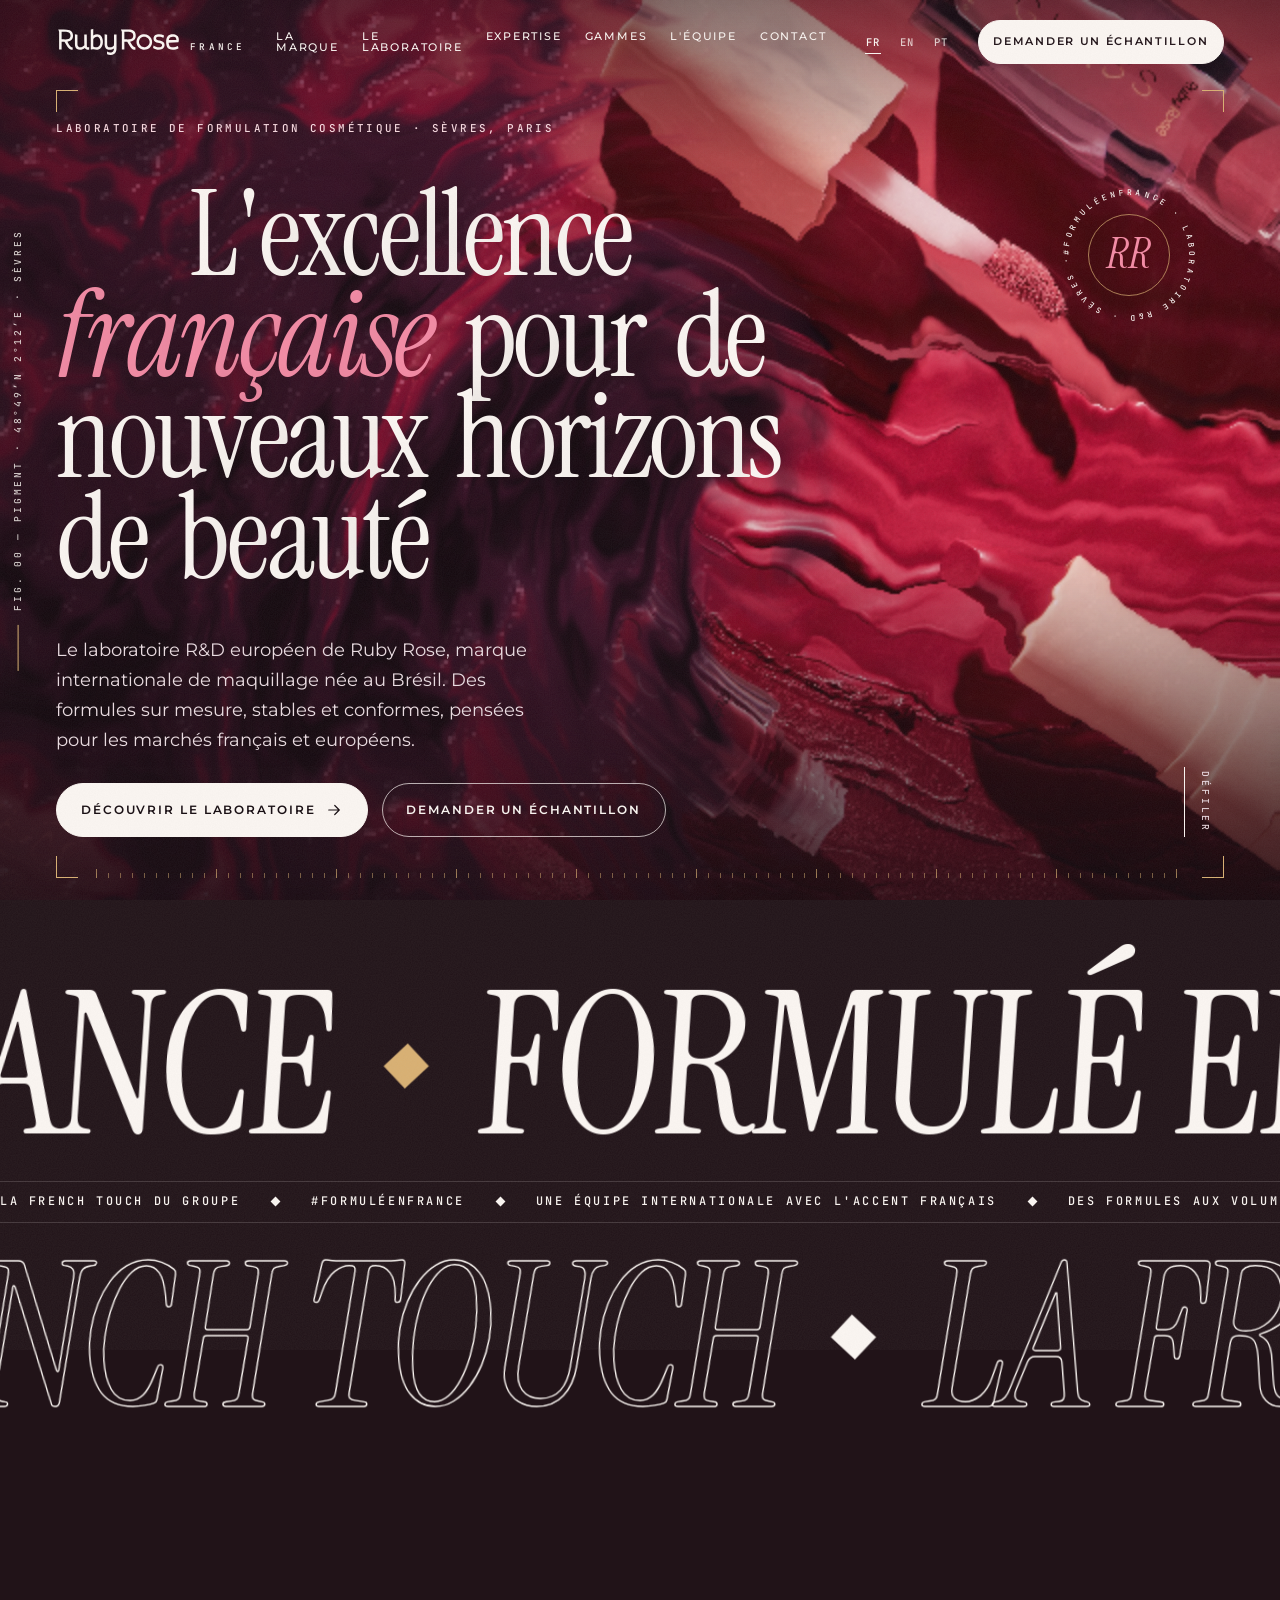
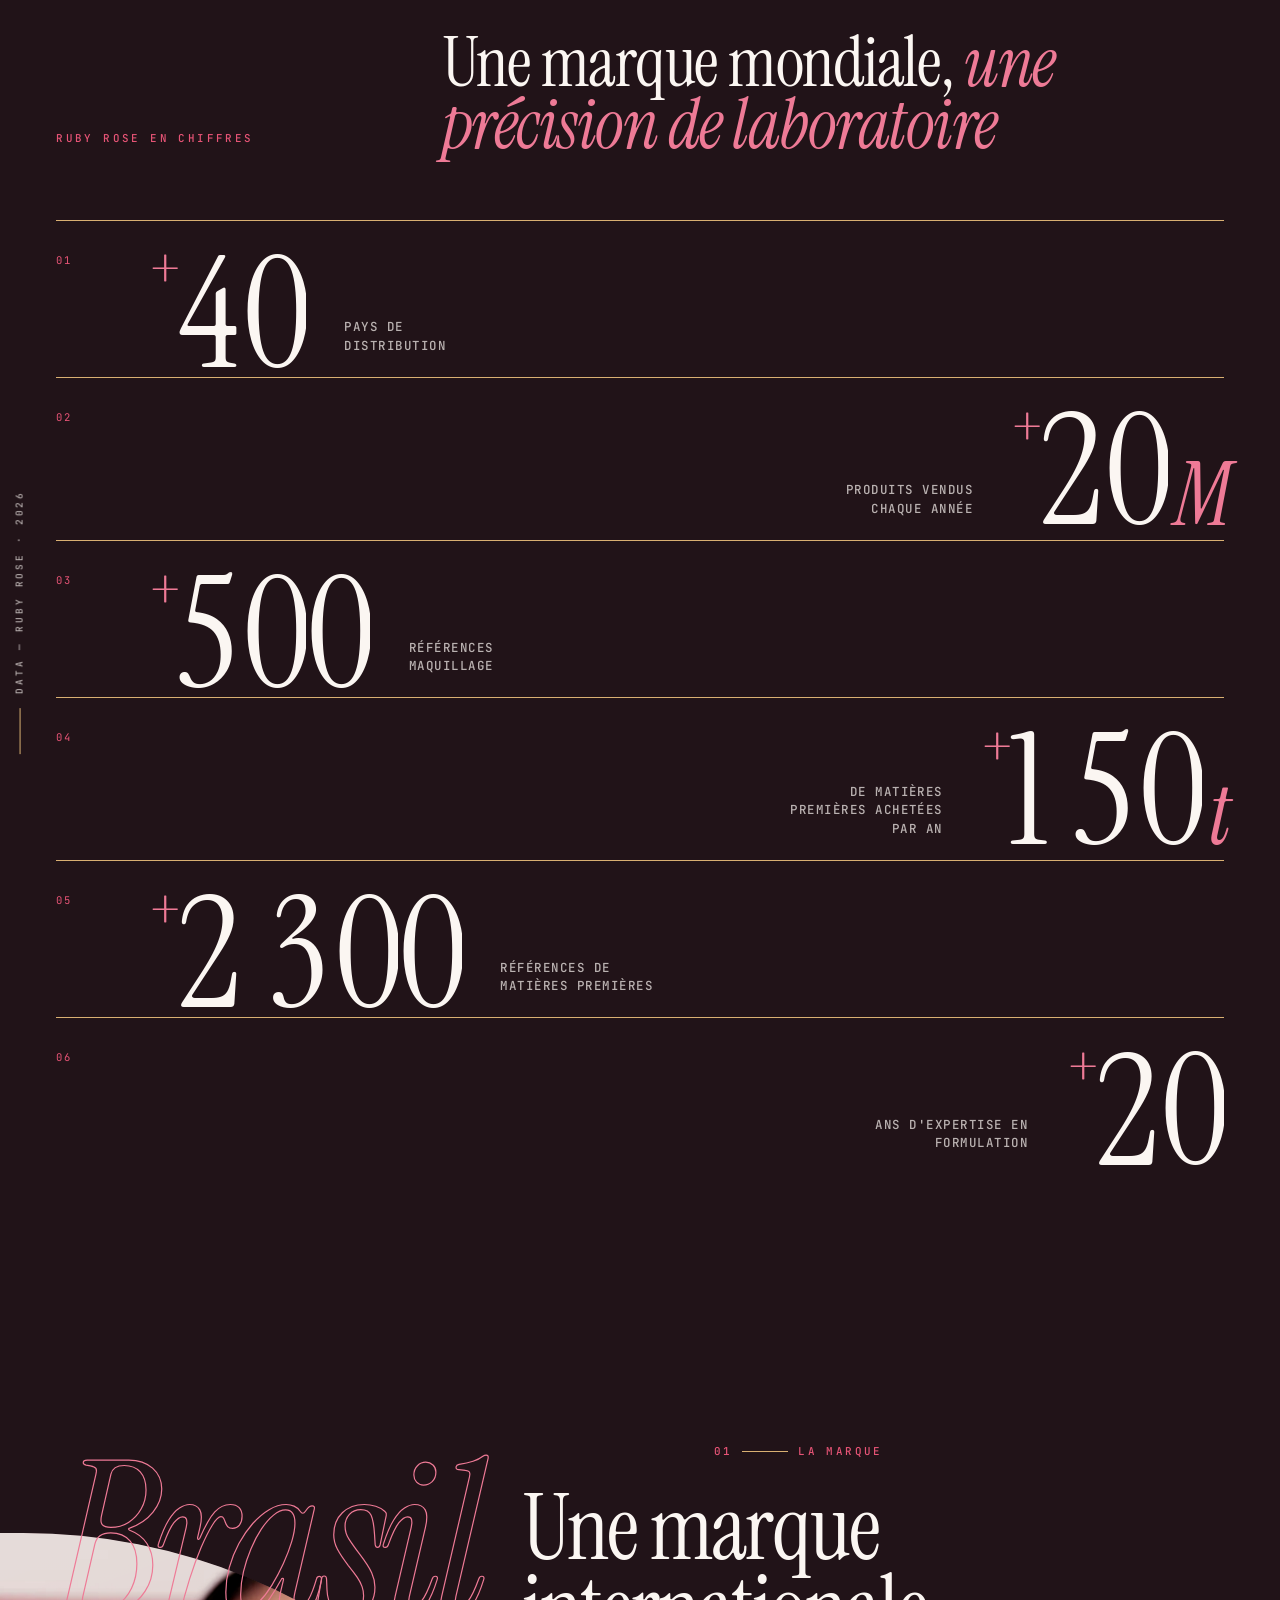
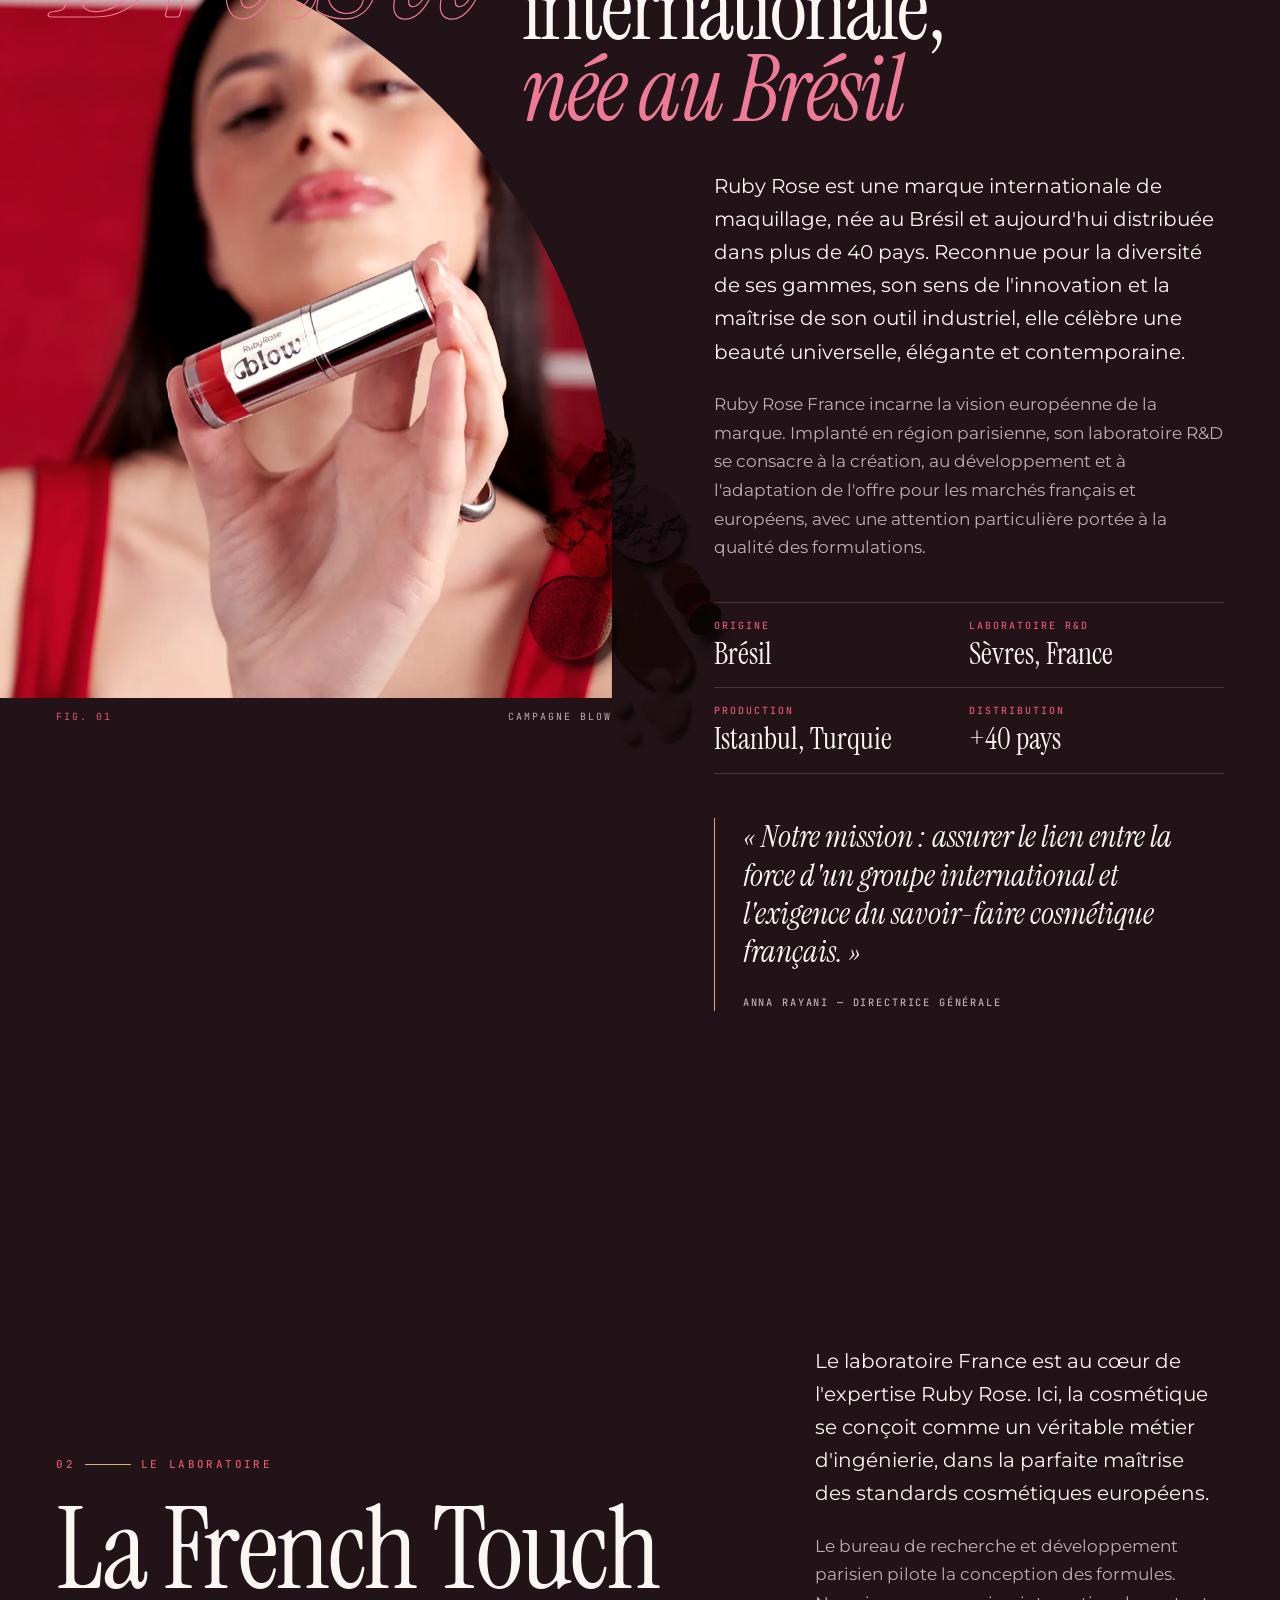
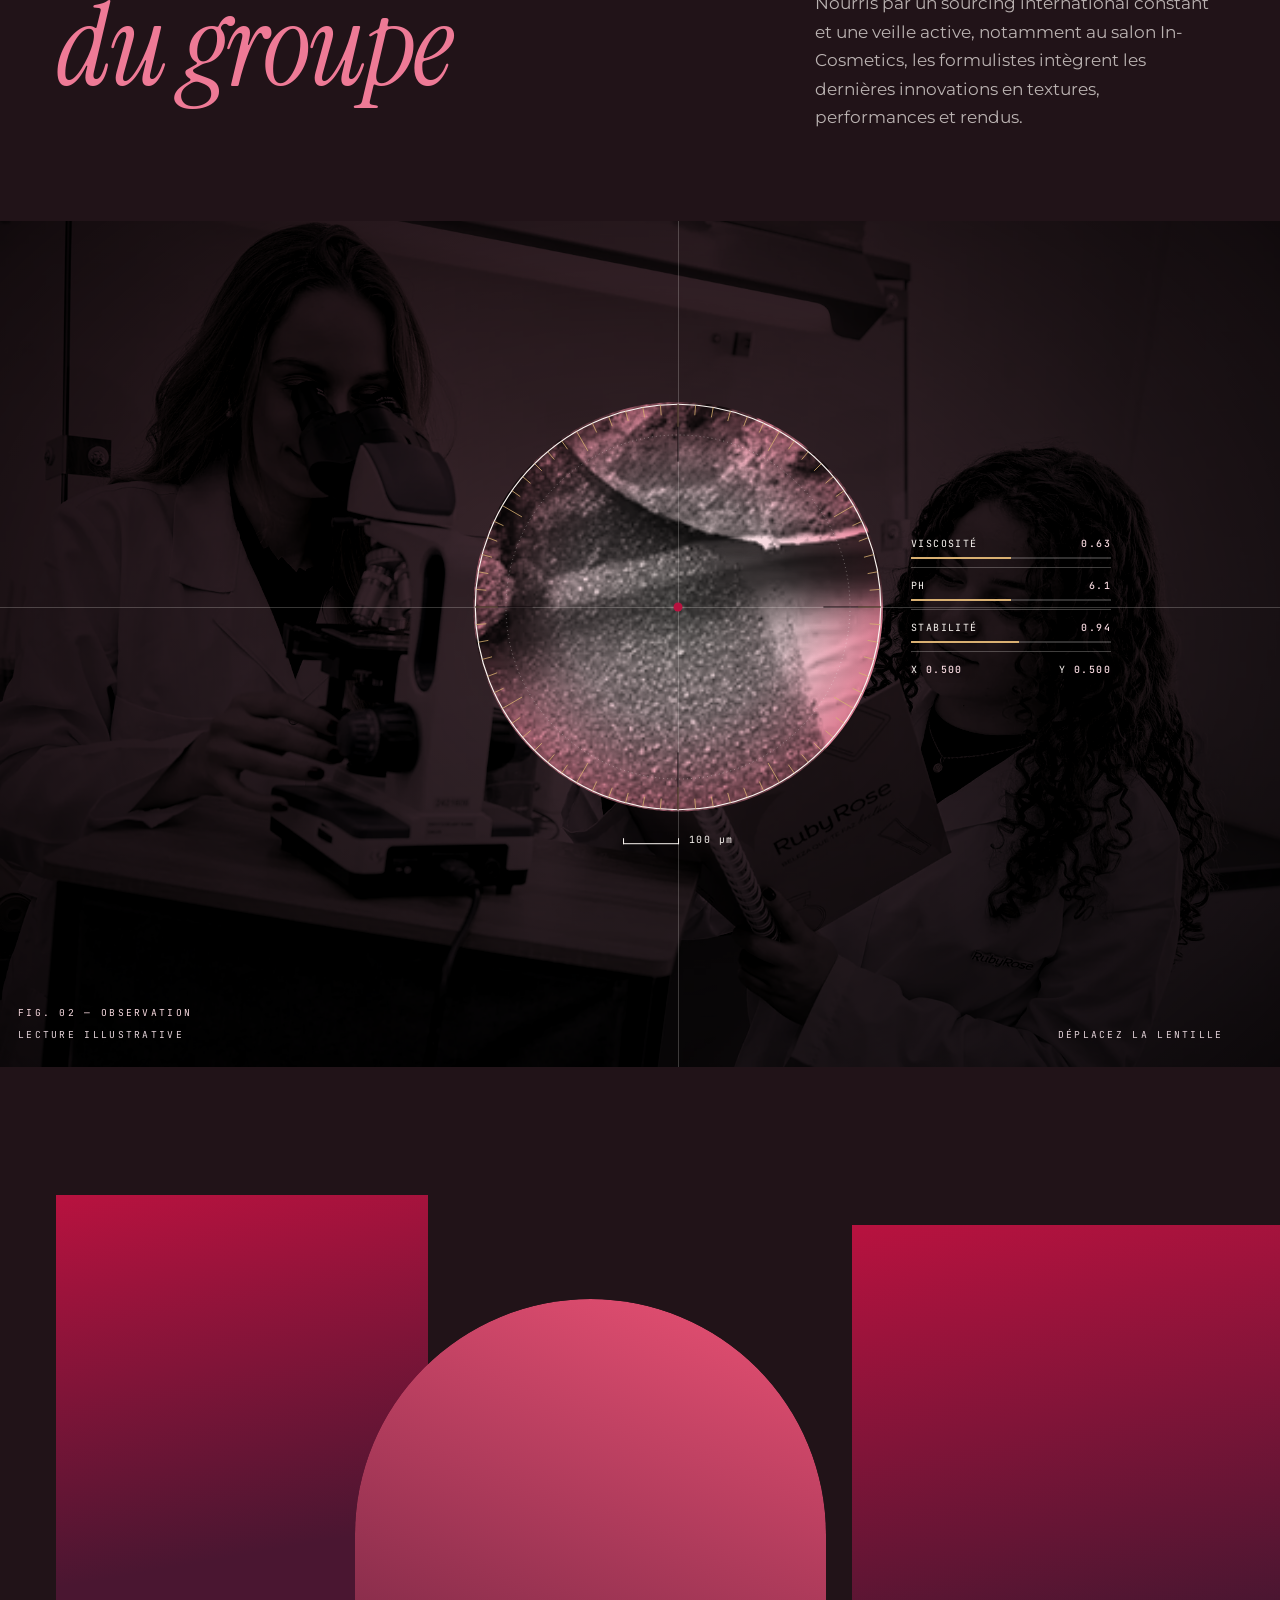
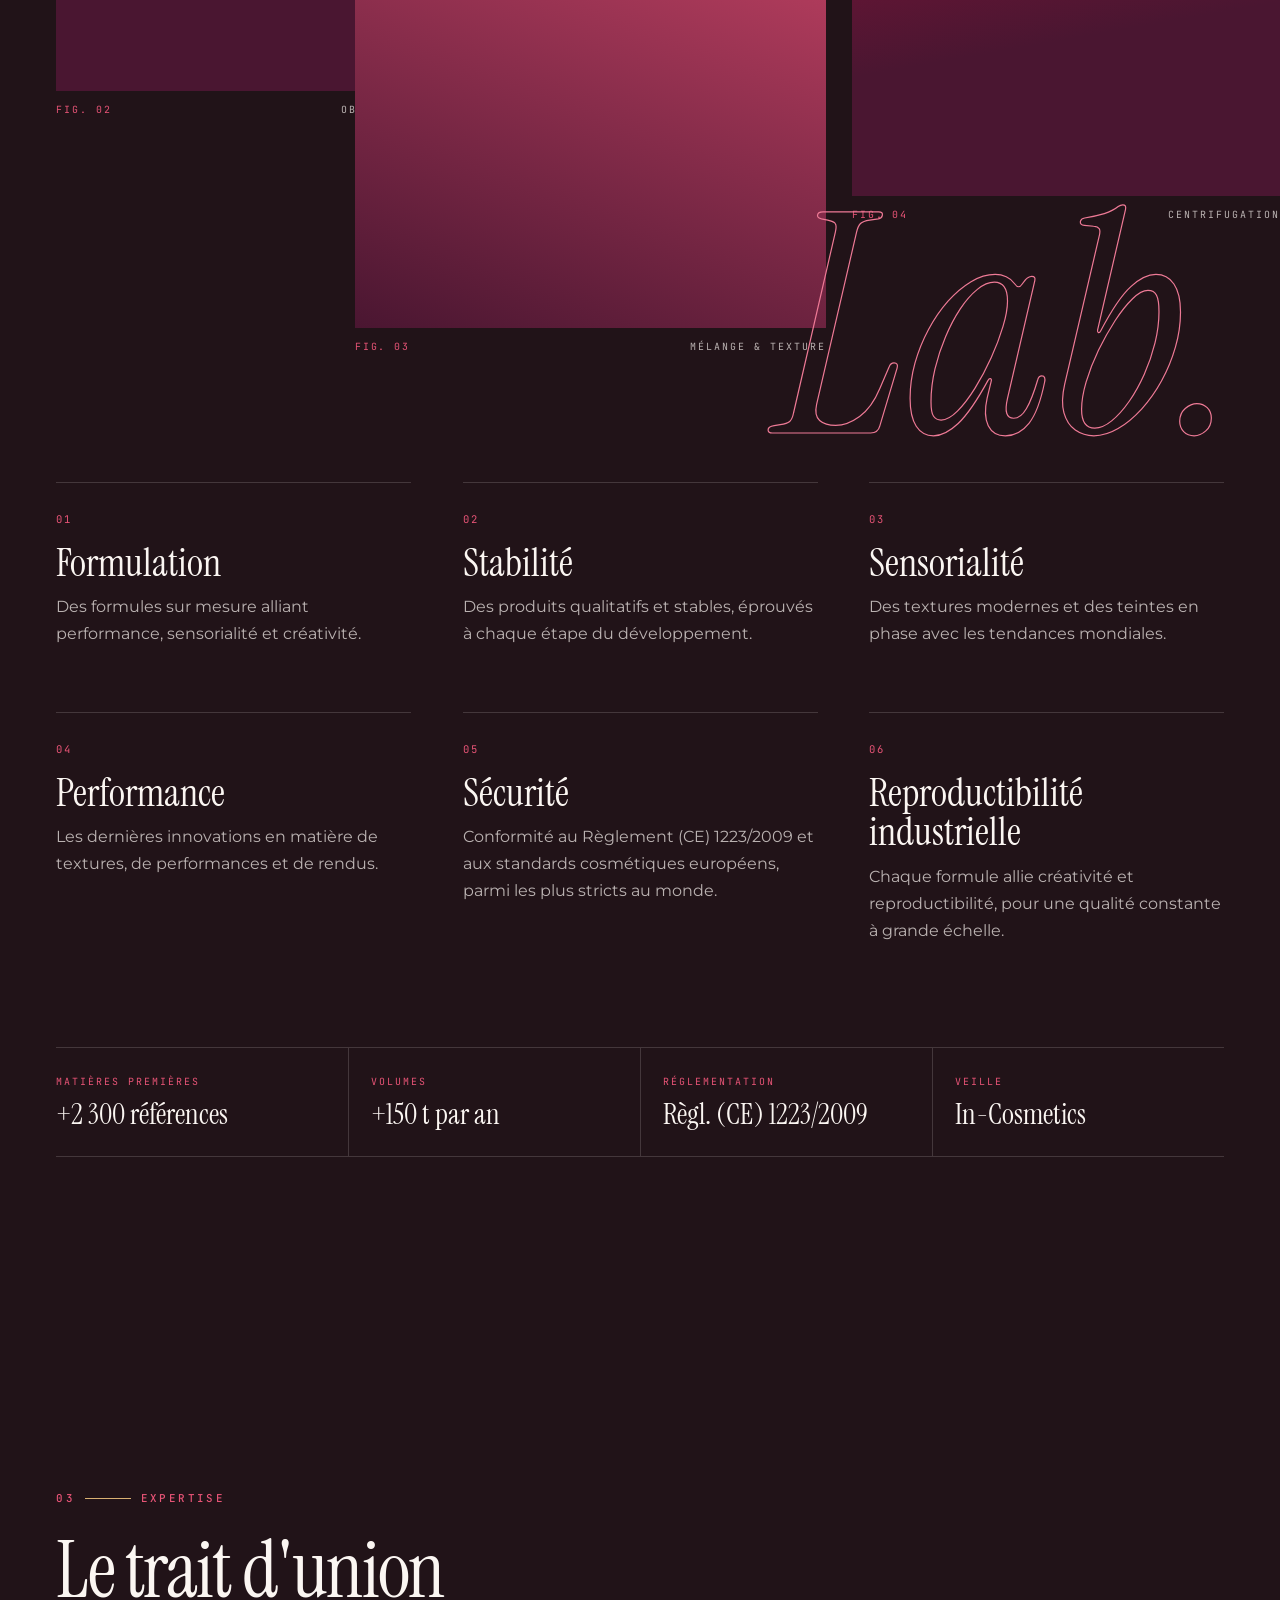
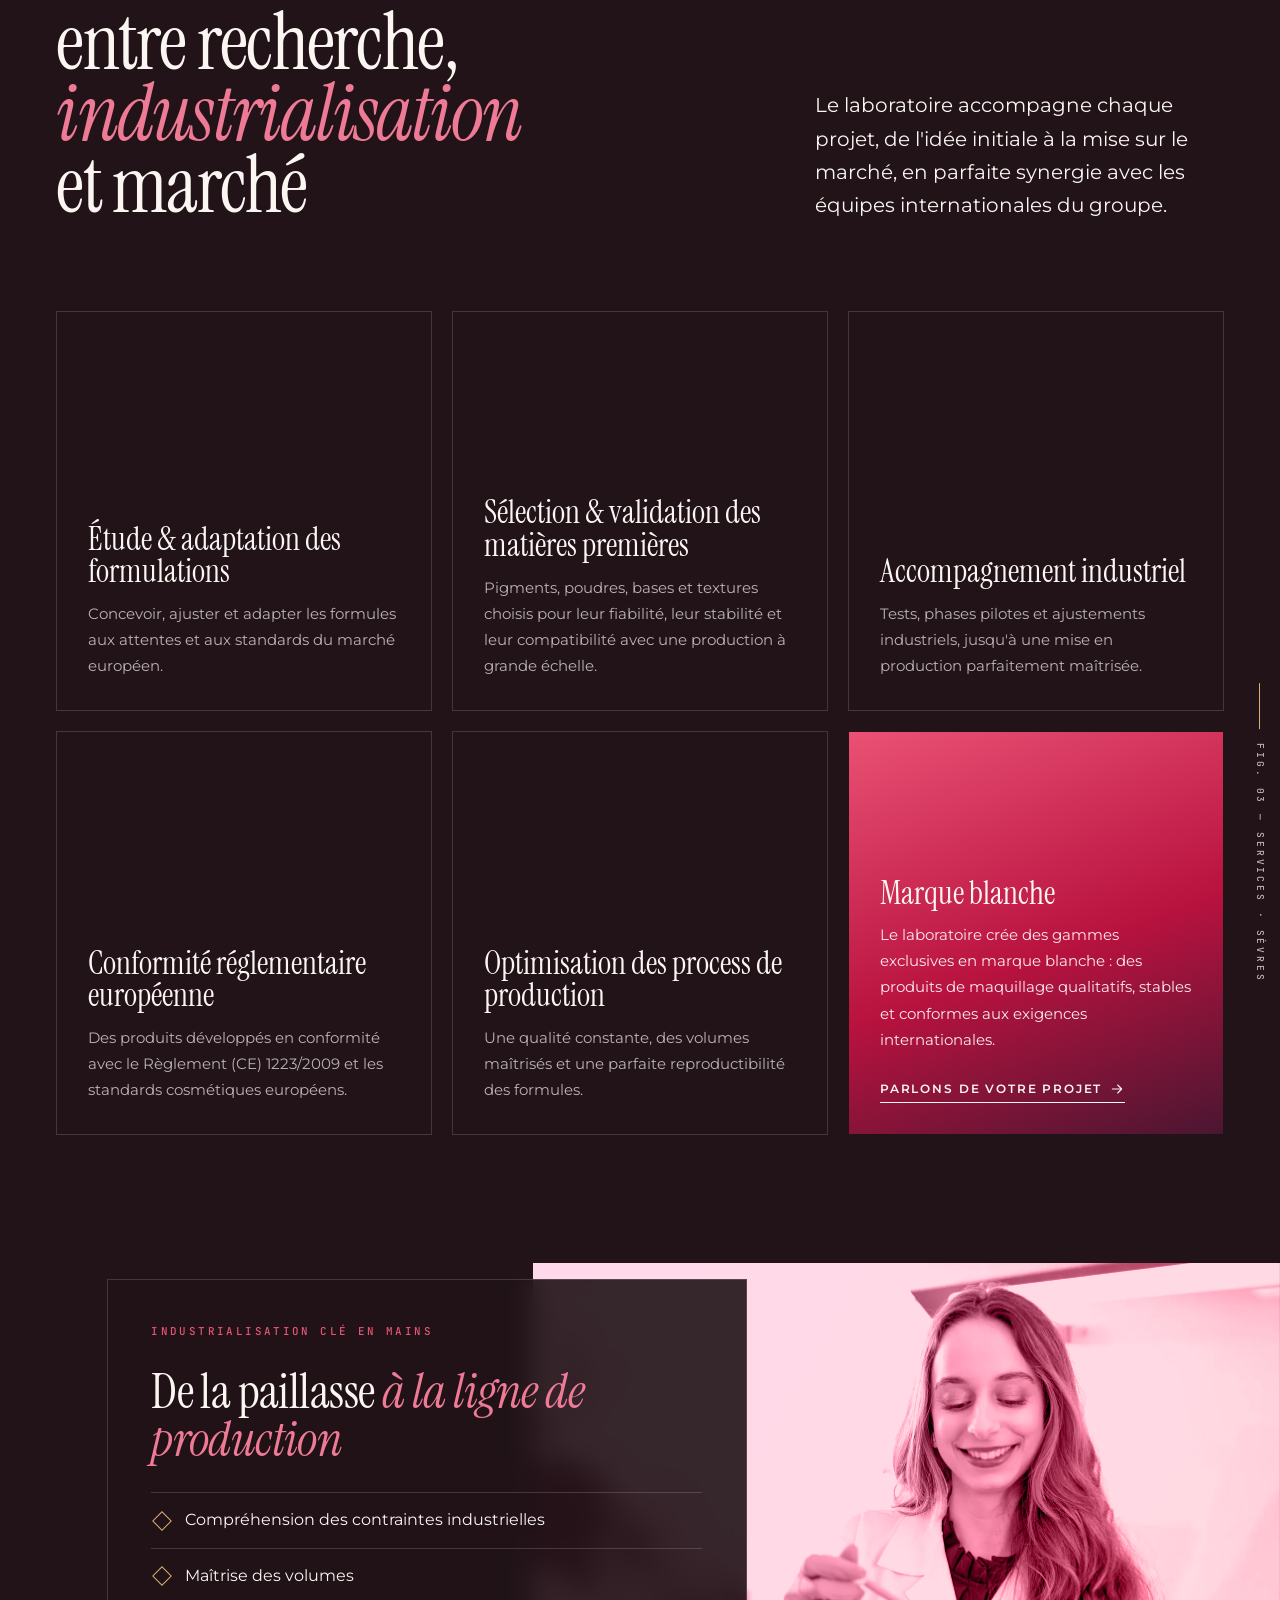
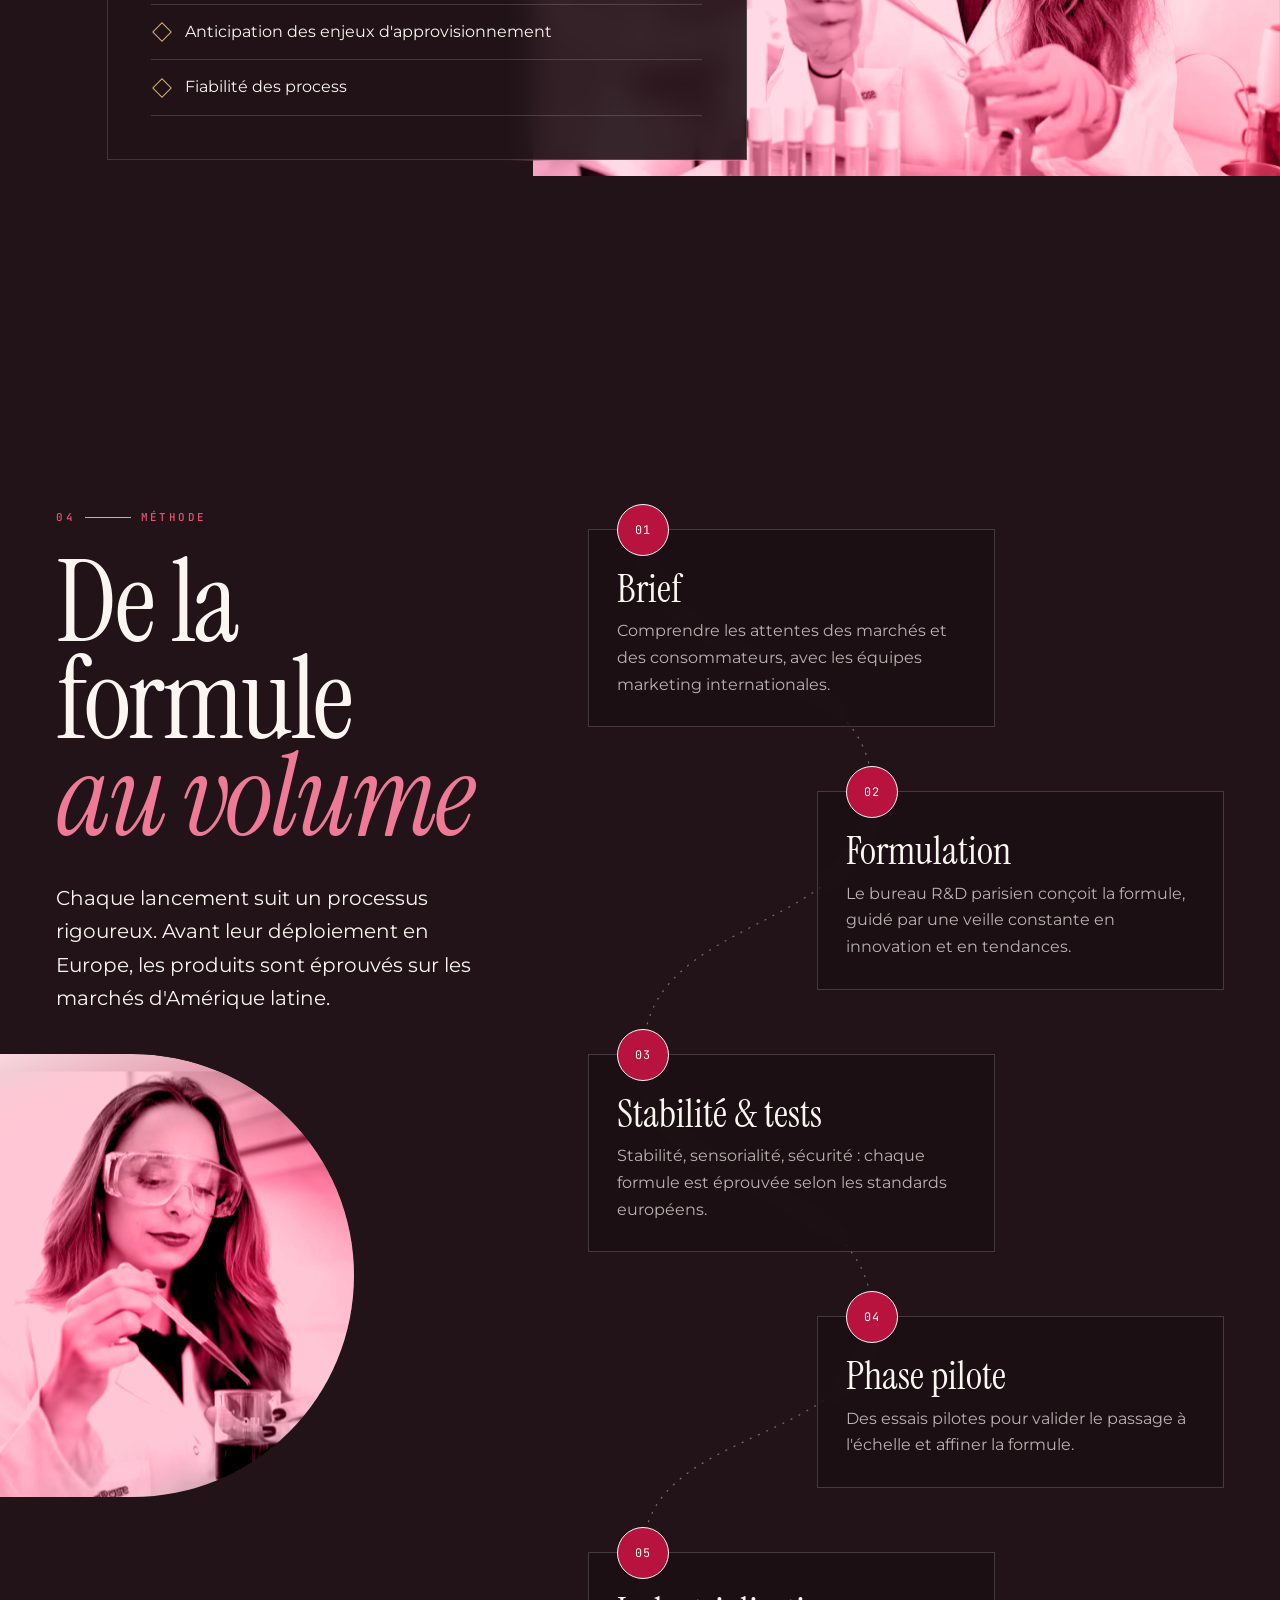
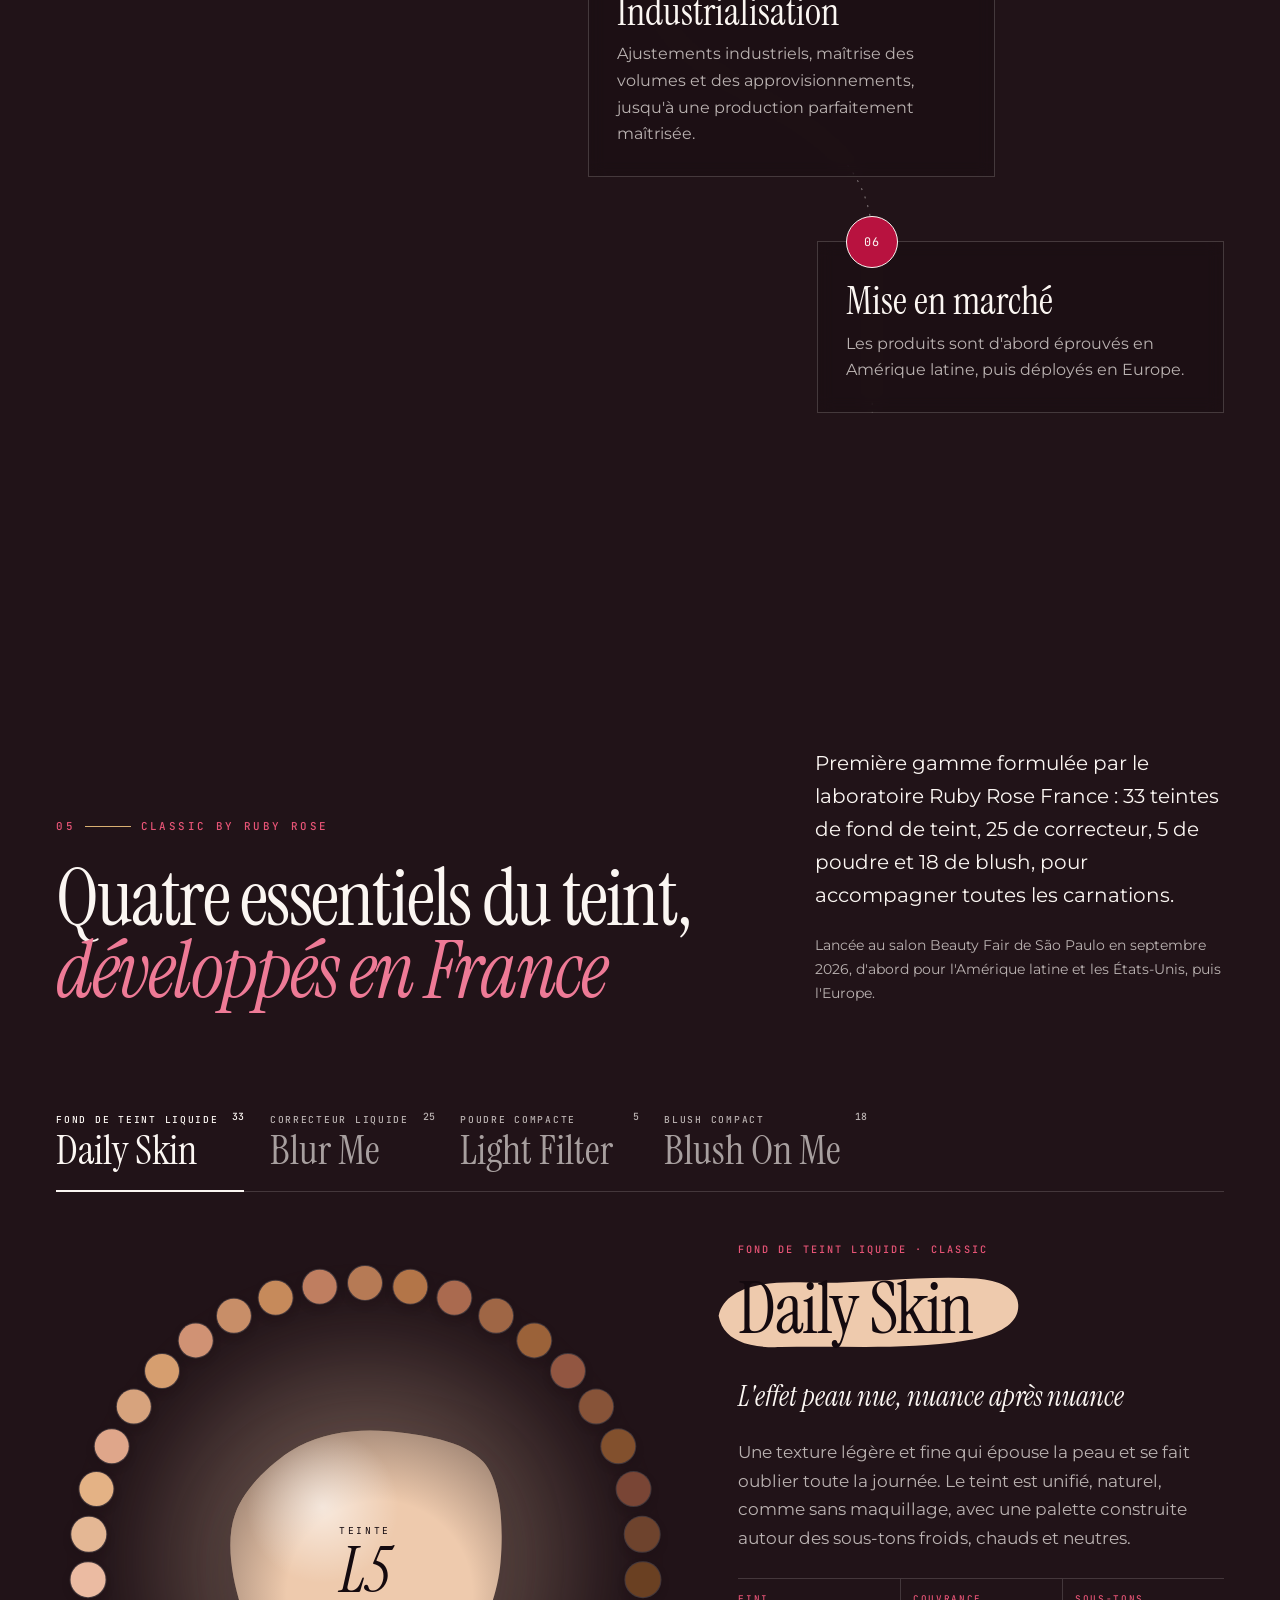
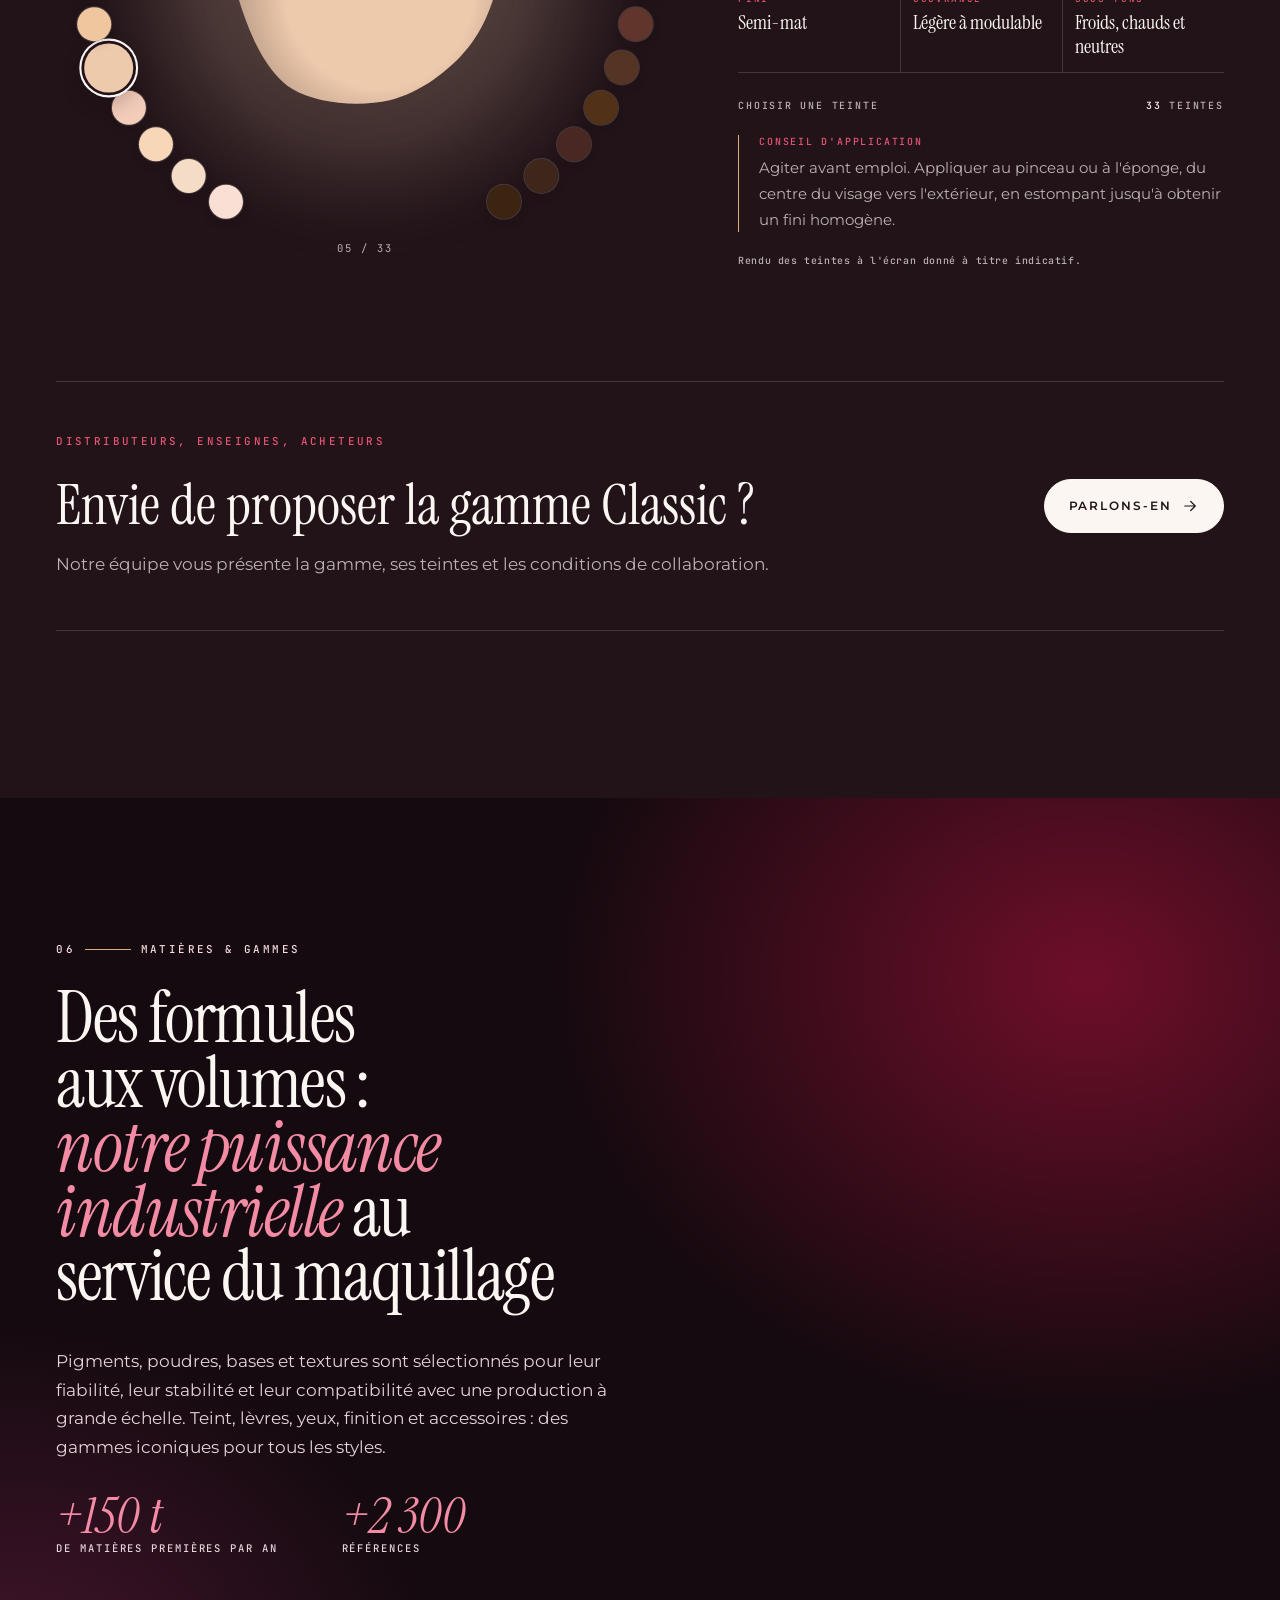
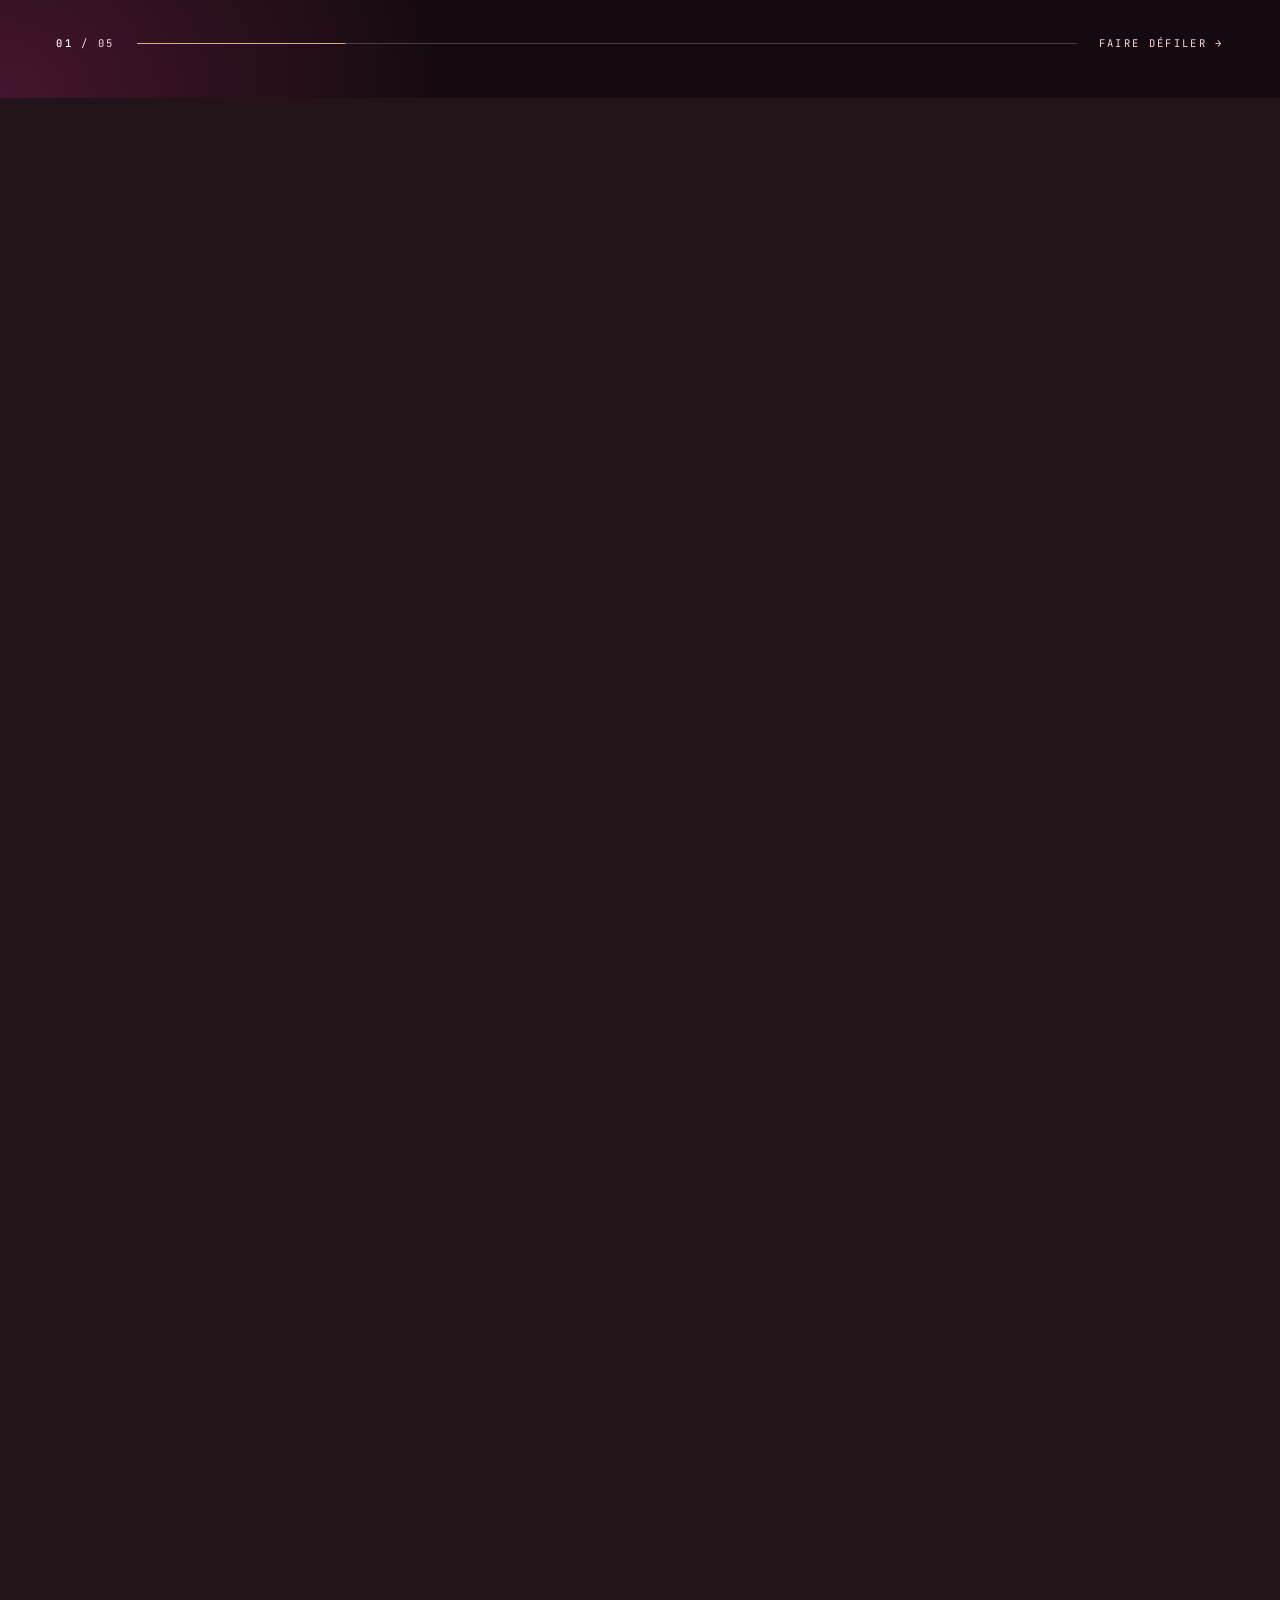
==== commit b865962c: "Ruby Rose France sitesi v2 "Pigment": görsel şölen yeniden tasarımı - WebGL sıvı pigment hero (imleç" ====
--- a/rubyrose-site/index.html
+++ b/rubyrose-site/index.html
@@ -5,7 +5,7 @@
 <meta name="viewport" content="width=device-width, initial-scale=1">
 <title data-i18n="meta.title">Ruby Rose France — Laboratoire de formulation cosmétique à Sèvres</title>
 <meta name="description" data-i18n-attr="content:meta.desc" content="Ruby Rose France, laboratoire R&amp;D de formulation cosmétique de la marque internationale Ruby Rose, à Sèvres (Paris). Formulé en France, conforme au Règlement (CE) 1223/2009.">
-<meta name="theme-color" content="#1A0E14">
+<meta name="theme-color" content="#140A0F">
 <meta property="og:title" content="Ruby Rose France — L'excellence française pour de nouveaux horizons de beauté">
 <meta property="og:type" content="website">
 <meta property="og:image" content="assets/img/product-gloss-red.webp">
@@ -13,19 +13,20 @@
 <link rel="alternate" hreflang="fr" href="./">
 <link rel="preconnect" href="https://fonts.googleapis.com">
 <link rel="preconnect" href="https://fonts.gstatic.com" crossorigin>
-<link rel="stylesheet" href="https://fonts.googleapis.com/css2?family=Cormorant+Garamond:ital,wght@0,300;0,400;0,500;1,300;1,400;1,500&amp;family=Montserrat:wght@400;500;600;700&amp;display=swap">
+<link rel="stylesheet" href="https://fonts.googleapis.com/css2?family=Instrument+Serif:ital@0;1&amp;family=JetBrains+Mono:wght@400;500&amp;family=Montserrat:wght@400;500;600;700&amp;display=swap">
 <link rel="preload" as="image" href="assets/img/product-gloss-red.webp" fetchpriority="high">
 <link rel="stylesheet" href="assets/css/style.css">
 <script>document.documentElement.classList.add('js')</script>
 <script defer src="assets/js/main.js"></script>
+<script defer src="assets/js/fx.js"></script>
 </head>
 <body>
 <a class="skip" href="#main" data-i18n="ui.skip">Aller au contenu</a>
 
 <div class="preloader" aria-hidden="true">
   <div class="preloader__bloom"></div>
-  <svg class="preloader__mono" viewBox="0 0 220 120"><text x="110" y="92" text-anchor="middle">RR</text></svg>
-  <p class="preloader__label">Ruby Rose France</p>
+  <p class="preloader__count"><span id="pl-n">000</span></p>
+  <div class="preloader__meta"><span>Ruby Rose France</span><span class="preloader__bar"><i></i></span><span>Sèvres · Paris</span></div>
 </div>
 <div class="progress" aria-hidden="true"><span></span></div>
 
@@ -80,20 +81,24 @@
 
 <main id="main">
 
-<!-- HERO -->
-<section class="hero" id="top" aria-labelledby="hero-title">
-  <div class="hero__media" data-parallax="0.18">
+<!-- HERO · liquid pigment -->
+<section class="hero" id="top" data-pal="night" aria-labelledby="hero-title">
+  <div class="hero__fallback" aria-hidden="true"></div>
+  <div class="hero__photo">
     <img src="assets/img/product-gloss-red.webp" width="1800" height="2248" alt="Macro d'un gloss rouge Ruby Rose étiré en texture laquée" fetchpriority="high" decoding="async">
   </div>
+  <canvas class="hero__gl" aria-hidden="true"></canvas>
   <div class="hero__veil" aria-hidden="true"></div>
-  <div class="container hero__content">
-    <p class="eyebrow eyebrow--light hero__eyebrow" data-i18n="hero.eyebrow">Laboratoire de formulation cosmétique · Sèvres, Paris</p>
-    <h1 class="hero__title" id="hero-title" data-i18n="hero.title" data-split>L'excellence <em>française</em> pour de nouveaux horizons de beauté</h1>
+  <div class="hero__marks" aria-hidden="true"><i></i><i></i><i></i><i></i><span class="hero__ruler"></span></div>
+  <p class="vlabel hero__coord" aria-hidden="true">Fig. 00 — Pigment · 48°49′N 2°12′E · Sèvres</p>
+  <div class="hero__content">
+    <p class="eyebrow mono hero__eyebrow" data-i18n="hero.eyebrow">Laboratoire de formulation cosmétique · Sèvres, Paris</p>
+    <h1 class="hero__title" id="hero-title" data-i18n="hero.title" data-split="chars">L'excellence <em>française</em> pour de nouveaux horizons de beauté</h1>
     <div class="hero__bottom">
       <p class="hero__lead" data-i18n="hero.lead">Le laboratoire R&amp;D européen de Ruby Rose, marque internationale de maquillage née au Brésil. Des formules sur mesure, stables et conformes, pensées pour les marchés français et européens.</p>
       <div class="hero__ctas">
-        <a class="btn" href="#laboratoire" data-magnetic><span data-i18n="hero.cta1">Découvrir le laboratoire</span><svg class="i" viewBox="0 0 24 24" aria-hidden="true"><path d="M5 12h14M13 6l6 6-6 6"/></svg></a>
-        <a class="btn btn--ghost btn--onDark" href="#contact" data-magnetic><span data-i18n="nav.cta">Demander un échantillon</span></a>
+        <a class="btn btn--light" href="#laboratoire" data-magnetic><span data-i18n="hero.cta1">Découvrir le laboratoire</span><svg class="i" viewBox="0 0 24 24" aria-hidden="true"><path d="M5 12h14M13 6l6 6-6 6"/></svg></a>
+        <a class="btn btn--ghost" href="#contact" data-magnetic><span data-i18n="nav.cta">Demander un échantillon</span></a>
       </div>
     </div>
   </div>
@@ -104,59 +109,67 @@
   <a class="hero__scroll" href="#chiffres"><span data-i18n="hero.scroll">Défiler</span><i aria-hidden="true"></i></a>
 </section>
 
-<!-- MARQUEE -->
-<div class="marquee" aria-hidden="true">
-  <div class="marquee__track">
-    <div class="marquee__group">
+<!-- KINETIC TYPE -->
+<div class="kin" data-pal="rose" aria-hidden="true">
+  <div class="kin__row kin__row--fill" data-kin="-1"><div class="kin__track">
+    <span data-i18n="kin.1">Formulé en France</span><b></b><span data-i18n="kin.1">Formulé en France</span><b></b><span data-i18n="kin.1">Formulé en France</span><b></b><span data-i18n="kin.1">Formulé en France</span><b></b>
+  </div></div>
+  <div class="kin__ticker"><div class="kin__tick">
+    <div class="kin__group">
       <span data-i18n="mq.1">La French Touch du groupe</span><b></b>
       <span data-i18n="mq.2">#FormuléEnFrance</span><b></b>
       <span data-i18n="mq.3">Une équipe internationale avec l'accent français</span><b></b>
       <span data-i18n="mq.4">Des formules aux volumes</span><b></b>
       <span data-i18n="mq.5">Standards cosmétiques européens</span><b></b>
     </div>
-    <div class="marquee__group">
+    <div class="kin__group">
       <span data-i18n="mq.1">La French Touch du groupe</span><b></b>
       <span data-i18n="mq.2">#FormuléEnFrance</span><b></b>
       <span data-i18n="mq.3">Une équipe internationale avec l'accent français</span><b></b>
       <span data-i18n="mq.4">Des formules aux volumes</span><b></b>
       <span data-i18n="mq.5">Standards cosmétiques européens</span><b></b>
     </div>
-  </div>
+  </div></div>
+  <div class="kin__row kin__row--line" data-kin="1"><div class="kin__track">
+    <span data-i18n="kin.2">La French Touch</span><b></b><span data-i18n="kin.2">La French Touch</span><b></b><span data-i18n="kin.2">La French Touch</span><b></b><span data-i18n="kin.2">La French Touch</span><b></b>
+  </div></div>
 </div>
 
-<!-- FIGURES -->
-<section class="figures section" id="chiffres" aria-labelledby="fig-title">
-  <div class="container">
-    <div class="figures__head" data-reveal>
-      <p class="eyebrow" data-i18n="fig.eyebrow">Ruby Rose en chiffres</p>
-      <h2 class="h2 figures__title" id="fig-title" data-i18n="fig.title">Une marque mondiale, <em>une précision de laboratoire</em></h2>
-    </div>
-    <ul class="figures__grid" data-stagger>
-      <li class="fig" data-reveal><p class="fig__num"><span>+</span><span data-count="40">40</span></p><p class="fig__label" data-i18n="fig.1">pays de distribution</p></li>
-      <li class="fig" data-reveal><p class="fig__num"><span>+</span><span data-count="20">20</span><span class="fig__u">M</span></p><p class="fig__label" data-i18n="fig.2">produits vendus chaque année</p></li>
-      <li class="fig" data-reveal><p class="fig__num"><span>+</span><span data-count="500">500</span></p><p class="fig__label" data-i18n="fig.3">références maquillage</p></li>
-      <li class="fig" data-reveal><p class="fig__num"><span>+</span><span data-count="150">150</span><span class="fig__u">t</span></p><p class="fig__label" data-i18n="fig.4">de matières premières achetées par an</p></li>
-      <li class="fig" data-reveal><p class="fig__num"><span>+</span><span data-count="2300">2 300</span></p><p class="fig__label" data-i18n="fig.5">références de matières premières</p></li>
-      <li class="fig" data-reveal><p class="fig__num"><span>+</span><span data-count="20">20</span></p><p class="fig__label" data-i18n="fig.6">ans d'expertise en formulation</p></li>
+<!-- FIGURES · odometers -->
+<section class="figures section" id="chiffres" data-pal="ivory" aria-labelledby="fig-title">
+  <span class="vlabel vlabel--l" aria-hidden="true">Data — Ruby Rose · 2026</span>
+  <div class="container">
+    <div class="figures__head">
+      <p class="eyebrow mono" data-reveal data-i18n="fig.eyebrow">Ruby Rose en chiffres</p>
+      <h2 class="h2 figures__title" id="fig-title" data-i18n="fig.title" data-split="lines">Une marque mondiale, <em>une précision de laboratoire</em></h2>
+    </div>
+    <ul class="figures__list">
+      <li class="fig"><span class="fig__idx mono" aria-hidden="true">01</span><p class="fig__num"><span class="sr-only" data-sr>+40</span><span class="fig__pre" aria-hidden="true">+</span><span class="odo" aria-hidden="true" data-count="40">40</span></p><p class="fig__label" data-i18n="fig.1">pays de distribution</p></li>
+      <li class="fig"><span class="fig__idx mono" aria-hidden="true">02</span><p class="fig__num"><span class="sr-only" data-sr>+20M</span><span class="fig__pre" aria-hidden="true">+</span><span class="odo" aria-hidden="true" data-count="20" data-u="M">20</span><span class="fig__u" aria-hidden="true">M</span></p><p class="fig__label" data-i18n="fig.2">produits vendus chaque année</p></li>
+      <li class="fig"><span class="fig__idx mono" aria-hidden="true">03</span><p class="fig__num"><span class="sr-only" data-sr>+500</span><span class="fig__pre" aria-hidden="true">+</span><span class="odo" aria-hidden="true" data-count="500">500</span></p><p class="fig__label" data-i18n="fig.3">références maquillage</p></li>
+      <li class="fig"><span class="fig__idx mono" aria-hidden="true">04</span><p class="fig__num"><span class="sr-only" data-sr>+150 t</span><span class="fig__pre" aria-hidden="true">+</span><span class="odo" aria-hidden="true" data-count="150" data-u=" t">150</span><span class="fig__u" aria-hidden="true">t</span></p><p class="fig__label" data-i18n="fig.4">de matières premières achetées par an</p></li>
+      <li class="fig"><span class="fig__idx mono" aria-hidden="true">05</span><p class="fig__num"><span class="sr-only" data-sr>+2 300</span><span class="fig__pre" aria-hidden="true">+</span><span class="odo" aria-hidden="true" data-count="2300">2 300</span></p><p class="fig__label" data-i18n="fig.5">références de matières premières</p></li>
+      <li class="fig"><span class="fig__idx mono" aria-hidden="true">06</span><p class="fig__num"><span class="sr-only" data-sr>+20</span><span class="fig__pre" aria-hidden="true">+</span><span class="odo" aria-hidden="true" data-count="20">20</span></p><p class="fig__label" data-i18n="fig.6">ans d'expertise en formulation</p></li>
     </ul>
   </div>
 </section>
 
 <!-- BRAND -->
-<section class="brand section" id="marque" aria-labelledby="brand-title">
-  <div class="container brand__grid">
+<section class="brand section" id="marque" data-pal="blush" aria-labelledby="brand-title">
+  <div class="brand__grid">
     <div class="brand__visual">
       <figure class="brand__main" data-reveal="mask">
-        <div class="pframe"><img src="assets/img/campaign-blow.webp" width="1080" height="1350" alt="Campagne Ruby Rose BLOW : une femme présente un rouge à lèvres liquide" loading="lazy" decoding="async" data-parallax="-0.08"></div>
-        <figcaption class="cap"><span>Fig. 01</span><span data-i18n="brand.cap">Campagne BLOW</span></figcaption>
+        <div class="pframe grade grade--warm"><img src="assets/img/campaign-blow.webp" width="1080" height="1350" alt="Campagne Ruby Rose BLOW : une femme présente un rouge à lèvres liquide" loading="lazy" decoding="async" data-parallax="-0.08"></div>
+        <figcaption class="cap mono"><span>Fig. 01</span><span data-i18n="brand.cap">Campagne BLOW</span></figcaption>
       </figure>
-      <img class="brand__cutout" src="assets/img/texture-top-view.webp" width="850" height="1274" alt="" loading="lazy" decoding="async" data-parallax="0.12">
+      <img class="brand__cutout" src="assets/img/texture-top-view.webp" width="850" height="1274" alt="" loading="lazy" decoding="async" data-parallax="0.14">
+      <span class="brand__ghost" aria-hidden="true">Brasil</span>
     </div>
     <div class="brand__text">
-      <p class="eyebrow" data-reveal><span class="num">01</span> <span data-i18n="brand.eyebrow">La marque</span></p>
-      <h2 class="h2" id="brand-title" data-reveal data-i18n="brand.title">Une marque internationale, <em>née au Brésil</em></h2>
+      <p class="eyebrow mono" data-reveal><span class="num">01</span> <span data-i18n="brand.eyebrow">La marque</span></p>
+      <h2 class="h2 brand__title" id="brand-title" data-i18n="brand.title" data-split="lines">Une marque internationale, <em>née au Brésil</em></h2>
       <p class="lead" data-reveal data-i18n="brand.p1">Ruby Rose est une marque internationale de maquillage, née au Brésil et aujourd'hui distribuée dans plus de 40 pays. Reconnue pour la diversité de ses gammes, son sens de l'innovation et la maîtrise de son outil industriel, elle célèbre une beauté universelle, élégante et contemporaine.</p>
-      <p data-reveal data-i18n="brand.p2">Ruby Rose France incarne la vision européenne de la marque. Implanté en région parisienne, son laboratoire R&amp;D se consacre à la création, au développement et à l'adaptation de l'offre pour les marchés français et européens, avec une attention particulière portée à la qualité des formulations.</p>
+      <p class="muted" data-reveal data-i18n="brand.p2">Ruby Rose France incarne la vision européenne de la marque. Implanté en région parisienne, son laboratoire R&amp;D se consacre à la création, au développement et à l'adaptation de l'offre pour les marchés français et européens, avec une attention particulière portée à la qualité des formulations.</p>
       <dl class="facts" data-reveal>
         <div><dt data-i18n="brand.f1t">Origine</dt><dd data-i18n="brand.f1">Brésil</dd></div>
         <div><dt data-i18n="brand.f2t">Laboratoire R&amp;D</dt><dd data-i18n="brand.f2">Sèvres, France</dd></div>
@@ -171,36 +184,60 @@
   </div>
 </section>
 
-<!-- LAB -->
-<section class="lab section dark" id="laboratoire" aria-labelledby="lab-title">
+<!-- LAB · lens -->
+<section class="lab section" id="laboratoire" data-pal="night" aria-labelledby="lab-title">
   <div class="container">
     <div class="split-head">
       <div>
-        <p class="eyebrow eyebrow--light" data-reveal><span class="num">02</span> <span data-i18n="lab.eyebrow">Le laboratoire</span></p>
-        <h2 class="h2" id="lab-title" data-reveal data-i18n="lab.title">La French Touch <em>du groupe</em></h2>
+        <p class="eyebrow mono" data-reveal><span class="num">02</span> <span data-i18n="lab.eyebrow">Le laboratoire</span></p>
+        <h2 class="h2 h2--xl" id="lab-title" data-i18n="lab.title" data-split="lines">La French Touch <em>du groupe</em></h2>
       </div>
       <div>
         <p class="lead" data-reveal data-i18n="lab.lead">Le laboratoire France est au cœur de l'expertise Ruby Rose. Ici, la cosmétique se conçoit comme un véritable métier d'ingénierie, dans la parfaite maîtrise des standards cosmétiques européens.</p>
-        <p data-reveal data-i18n="lab.p">Le bureau de recherche et développement parisien pilote la conception des formules. Nourris par un sourcing international constant et une veille active, notamment au salon In-Cosmetics, les formulistes intègrent les dernières innovations en textures, performances et rendus.</p>
-      </div>
-    </div>
-
+        <p class="muted" data-reveal data-i18n="lab.p">Le bureau de recherche et développement parisien pilote la conception des formules. Nourris par un sourcing international constant et une veille active, notamment au salon In-Cosmetics, les formulistes intègrent les dernières innovations en textures, performances et rendus.</p>
+      </div>
+    </div>
+  </div>
+
+  <div class="lens" data-cursor="lens">
+    <img class="lens__base" src="assets/img/lab-microscope-notes.webp" width="1800" height="1200" alt="Formulatrices au microscope et prenant des notes dans le laboratoire de Sèvres" loading="lazy" decoding="async">
+    <div class="lens__mag" aria-hidden="true">
+      <img src="assets/img/texture-top-view.webp" width="850" height="1274" alt="" loading="lazy" decoding="async">
+      <img class="lens__alt" src="assets/img/texture-still-life.webp" width="709" height="1062" alt="" loading="lazy" decoding="async">
+    </div>
+    <div class="lens__axis" aria-hidden="true"><i></i><i></i></div>
+    <div class="lens__reticle" aria-hidden="true">
+      <svg viewBox="-100 -100 200 200"><circle r="99" class="r1"/><circle r="84" class="r2"/><path class="tk" d=""/><path d="M-99 0h28M71 0h28M0-99v28M0 71v28" class="cx"/><circle r="2.2" class="dot"/></svg>
+      <span class="lens__scale mono"><i></i>100 µm</span>
+    </div>
+    <div class="lens__hud mono" aria-hidden="true">
+      <p><span data-i18n="lens.k1">Viscosité</span><b data-hud="0">0.62</b><i><s data-bar="0"></s></i></p>
+      <p><span data-i18n="lens.k2">pH</span><b data-hud="1">6.4</b><i><s data-bar="1"></s></i></p>
+      <p><span data-i18n="lens.k3">Stabilité</span><b data-hud="2">0.97</b><i><s data-bar="2"></s></i></p>
+      <p class="lens__xy"><span>X <b data-hud="3">0.500</b></span><span>Y <b data-hud="4">0.500</b></span></p>
+    </div>
+    <p class="lens__note mono"><span>Fig. 02 — <span data-i18n="lab.c1">Observation</span></span><span data-i18n="lens.note">Lecture illustrative</span></p>
+    <p class="lens__hint mono" aria-hidden="true" data-i18n="lens.hint">Déplacez la lentille</p>
+  </div>
+
+  <div class="container">
     <div class="lab__collage">
-      <figure class="lab__img lab__img--a" data-reveal="mask"><div class="pframe"><img src="assets/img/lab-microscope.webp" width="1707" height="2560" alt="Formulatrice observant un échantillon au microscope" loading="lazy" decoding="async" data-parallax="-0.06"></div><figcaption class="cap cap--light"><span>Fig. 02</span><span data-i18n="lab.c1">Observation</span></figcaption></figure>
-      <figure class="lab__img lab__img--b" data-reveal="mask"><div class="pframe"><img src="assets/img/lab-mixer-pink.webp" width="1707" height="2560" alt="Mélangeur de laboratoire préparant une texture rose" loading="lazy" decoding="async" data-parallax="-0.1"></div><figcaption class="cap cap--light"><span>Fig. 03</span><span data-i18n="lab.c2">Mélange &amp; texture</span></figcaption></figure>
-      <figure class="lab__img lab__img--c" data-reveal="mask"><div class="pframe"><img src="assets/img/lab-centrifuge.webp" width="1707" height="2560" alt="Préparation d'échantillons dans une centrifugeuse" loading="lazy" decoding="async" data-parallax="-0.06"></div><figcaption class="cap cap--light"><span>Fig. 04</span><span data-i18n="lab.c3">Centrifugation</span></figcaption></figure>
+      <figure class="lab__img lab__img--a" data-reveal="mask"><div class="pframe grade grade--night"><img src="assets/img/lab-microscope.webp" width="1707" height="2560" alt="Formulatrice observant un échantillon au microscope" loading="lazy" decoding="async" data-parallax="-0.06"></div><figcaption class="cap mono"><span>Fig. 02</span><span data-i18n="lab.c1">Observation</span></figcaption></figure>
+      <figure class="lab__img lab__img--b" data-reveal="mask"><div class="pframe grade grade--rose"><img src="assets/img/lab-mixer-pink.webp" width="1707" height="2560" alt="Mélangeur de laboratoire préparant une texture rose" loading="lazy" decoding="async" data-parallax="-0.1"></div><figcaption class="cap mono"><span>Fig. 03</span><span data-i18n="lab.c2">Mélange &amp; texture</span></figcaption></figure>
+      <figure class="lab__img lab__img--c" data-reveal="mask"><div class="pframe grade grade--night"><img src="assets/img/lab-centrifuge.webp" width="1707" height="2560" alt="Préparation d'échantillons dans une centrifugeuse" loading="lazy" decoding="async" data-parallax="-0.06"></div><figcaption class="cap mono"><span>Fig. 04</span><span data-i18n="lab.c3">Centrifugation</span></figcaption></figure>
+      <span class="lab__ghost" aria-hidden="true">Lab.</span>
     </div>
 
     <ol class="pillars" data-stagger>
-      <li data-reveal><span class="pillars__n">01</span><h3 data-i18n="lab.p1t">Formulation</h3><p data-i18n="lab.p1">Des formules sur mesure alliant performance, sensorialité et créativité.</p></li>
-      <li data-reveal><span class="pillars__n">02</span><h3 data-i18n="lab.p2t">Stabilité</h3><p data-i18n="lab.p2">Des produits qualitatifs et stables, éprouvés à chaque étape du développement.</p></li>
-      <li data-reveal><span class="pillars__n">03</span><h3 data-i18n="lab.p3t">Sensorialité</h3><p data-i18n="lab.p3">Des textures modernes et des teintes en phase avec les tendances mondiales.</p></li>
-      <li data-reveal><span class="pillars__n">04</span><h3 data-i18n="lab.p4t">Performance</h3><p data-i18n="lab.p4">Les dernières innovations en matière de textures, de performances et de rendus.</p></li>
-      <li data-reveal><span class="pillars__n">05</span><h3 data-i18n="lab.p5t">Sécurité</h3><p data-i18n="lab.p5">Conformité au Règlement (CE) 1223/2009 et aux standards cosmétiques européens, parmi les plus stricts au monde.</p></li>
-      <li data-reveal><span class="pillars__n">06</span><h3 data-i18n="lab.p6t">Reproductibilité industrielle</h3><p data-i18n="lab.p6">Chaque formule allie créativité et reproductibilité, pour une qualité constante à grande échelle.</p></li>
+      <li data-reveal><span class="pillars__n mono">01</span><h3 data-i18n="lab.p1t">Formulation</h3><p data-i18n="lab.p1">Des formules sur mesure alliant performance, sensorialité et créativité.</p></li>
+      <li data-reveal><span class="pillars__n mono">02</span><h3 data-i18n="lab.p2t">Stabilité</h3><p data-i18n="lab.p2">Des produits qualitatifs et stables, éprouvés à chaque étape du développement.</p></li>
+      <li data-reveal><span class="pillars__n mono">03</span><h3 data-i18n="lab.p3t">Sensorialité</h3><p data-i18n="lab.p3">Des textures modernes et des teintes en phase avec les tendances mondiales.</p></li>
+      <li data-reveal><span class="pillars__n mono">04</span><h3 data-i18n="lab.p4t">Performance</h3><p data-i18n="lab.p4">Les dernières innovations en matière de textures, de performances et de rendus.</p></li>
+      <li data-reveal><span class="pillars__n mono">05</span><h3 data-i18n="lab.p5t">Sécurité</h3><p data-i18n="lab.p5">Conformité au Règlement (CE) 1223/2009 et aux standards cosmétiques européens, parmi les plus stricts au monde.</p></li>
+      <li data-reveal><span class="pillars__n mono">06</span><h3 data-i18n="lab.p6t">Reproductibilité industrielle</h3><p data-i18n="lab.p6">Chaque formule allie créativité et reproductibilité, pour une qualité constante à grande échelle.</p></li>
     </ol>
 
-    <dl class="datasheet" data-reveal>
+    <dl class="datasheet mono" data-reveal>
       <div><dt data-i18n="lab.d1t">Matières premières</dt><dd><span data-i18n="lab.d1">+2 300 références</span></dd></div>
       <div><dt data-i18n="lab.d2t">Volumes</dt><dd><span data-i18n="lab.d2">+150 t par an</span></dd></div>
       <div><dt data-i18n="lab.d3t">Réglementation</dt><dd><span data-i18n="lab.d3">Règl. (CE) 1223/2009</span></dd></div>
@@ -210,69 +247,71 @@
 </section>
 
 <!-- EXPERTISE -->
-<section class="expertise section" id="expertise" aria-labelledby="exp-title">
+<section class="expertise section" id="expertise" data-pal="plum" aria-labelledby="exp-title">
+  <span class="vlabel vlabel--r" aria-hidden="true">Fig. 03 — Services · Sèvres</span>
   <div class="container">
     <div class="split-head">
       <div>
-        <p class="eyebrow" data-reveal><span class="num">03</span> <span data-i18n="exp.eyebrow">Expertise</span></p>
-        <h2 class="h2" id="exp-title" data-reveal data-i18n="exp.title">Le trait d'union entre recherche, <em>industrialisation</em> et marché</h2>
+        <p class="eyebrow mono" data-reveal><span class="num">03</span> <span data-i18n="exp.eyebrow">Expertise</span></p>
+        <h2 class="h2" id="exp-title" data-i18n="exp.title" data-split="lines">Le trait d'union entre recherche, <em>industrialisation</em> et marché</h2>
       </div>
       <p class="lead" data-reveal data-i18n="exp.lead">Le laboratoire accompagne chaque projet, de l'idée initiale à la mise sur le marché, en parfaite synergie avec les équipes internationales du groupe.</p>
     </div>
 
     <ul class="services" data-stagger>
-      <li class="svc" data-reveal data-tilt><span class="svc__n">01</span><h3 data-i18n="exp.s1t">Étude &amp; adaptation des formulations</h3><p data-i18n="exp.s1">Concevoir, ajuster et adapter les formules aux attentes et aux standards du marché européen.</p></li>
-      <li class="svc" data-reveal data-tilt><span class="svc__n">02</span><h3 data-i18n="exp.s2t">Sélection &amp; validation des matières premières</h3><p data-i18n="exp.s2">Pigments, poudres, bases et textures choisis pour leur fiabilité, leur stabilité et leur compatibilité avec une production à grande échelle.</p></li>
-      <li class="svc" data-reveal data-tilt><span class="svc__n">03</span><h3 data-i18n="exp.s3t">Accompagnement industriel</h3><p data-i18n="exp.s3">Tests, phases pilotes et ajustements industriels, jusqu'à une mise en production parfaitement maîtrisée.</p></li>
-      <li class="svc" data-reveal data-tilt><span class="svc__n">04</span><h3 data-i18n="exp.s4t">Conformité réglementaire européenne</h3><p data-i18n="exp.s4">Des produits développés en conformité avec le Règlement (CE) 1223/2009 et les standards cosmétiques européens.</p></li>
-      <li class="svc" data-reveal data-tilt><span class="svc__n">05</span><h3 data-i18n="exp.s5t">Optimisation des process de production</h3><p data-i18n="exp.s5">Une qualité constante, des volumes maîtrisés et une parfaite reproductibilité des formules.</p></li>
-      <li class="svc svc--accent" data-reveal data-tilt><span class="svc__n">06</span><h3 data-i18n="exp.s6t">Marque blanche</h3><p data-i18n="exp.s6">Le laboratoire crée des gammes exclusives en marque blanche&nbsp;: des produits de maquillage qualitatifs, stables et conformes aux exigences internationales.</p><a class="link" href="#contact"><span data-i18n="exp.s6c">Parlons de votre projet</span><svg class="i" viewBox="0 0 24 24" aria-hidden="true"><path d="M5 12h14M13 6l6 6-6 6"/></svg></a></li>
+      <li class="svc" data-reveal data-tilt><span class="svc__n" aria-hidden="true">01</span><h3 data-i18n="exp.s1t">Étude &amp; adaptation des formulations</h3><p data-i18n="exp.s1">Concevoir, ajuster et adapter les formules aux attentes et aux standards du marché européen.</p></li>
+      <li class="svc" data-reveal data-tilt><span class="svc__n" aria-hidden="true">02</span><h3 data-i18n="exp.s2t">Sélection &amp; validation des matières premières</h3><p data-i18n="exp.s2">Pigments, poudres, bases et textures choisis pour leur fiabilité, leur stabilité et leur compatibilité avec une production à grande échelle.</p></li>
+      <li class="svc" data-reveal data-tilt><span class="svc__n" aria-hidden="true">03</span><h3 data-i18n="exp.s3t">Accompagnement industriel</h3><p data-i18n="exp.s3">Tests, phases pilotes et ajustements industriels, jusqu'à une mise en production parfaitement maîtrisée.</p></li>
+      <li class="svc" data-reveal data-tilt><span class="svc__n" aria-hidden="true">04</span><h3 data-i18n="exp.s4t">Conformité réglementaire européenne</h3><p data-i18n="exp.s4">Des produits développés en conformité avec le Règlement (CE) 1223/2009 et les standards cosmétiques européens.</p></li>
+      <li class="svc" data-reveal data-tilt><span class="svc__n" aria-hidden="true">05</span><h3 data-i18n="exp.s5t">Optimisation des process de production</h3><p data-i18n="exp.s5">Une qualité constante, des volumes maîtrisés et une parfaite reproductibilité des formules.</p></li>
+      <li class="svc svc--accent" data-reveal data-tilt><span class="svc__n" aria-hidden="true">06</span><h3 data-i18n="exp.s6t">Marque blanche</h3><p data-i18n="exp.s6">Le laboratoire crée des gammes exclusives en marque blanche&nbsp;: des produits de maquillage qualitatifs, stables et conformes aux exigences internationales.</p><a class="link" href="#contact"><span data-i18n="exp.s6c">Parlons de votre projet</span><svg class="i" viewBox="0 0 24 24" aria-hidden="true"><path d="M5 12h14M13 6l6 6-6 6"/></svg></a></li>
     </ul>
-
-    <div class="turnkey" data-reveal>
-      <figure class="turnkey__img"><img src="assets/img/lab-foundation-shades.webp" width="1800" height="1200" alt="Formulatrice comparant des teintes de fond de teint en flacons" loading="lazy" decoding="async"></figure>
-      <div class="turnkey__body">
-        <p class="eyebrow" data-i18n="exp.tk.eyebrow">Industrialisation clé en mains</p>
-        <h3 class="h3" data-i18n="exp.tk.title">De la paillasse <em>à la ligne de production</em></h3>
-        <ul class="ticks">
-          <li data-i18n="exp.tk.1">Compréhension des contraintes industrielles</li>
-          <li data-i18n="exp.tk.2">Maîtrise des volumes</li>
-          <li data-i18n="exp.tk.3">Anticipation des enjeux d'approvisionnement</li>
-          <li data-i18n="exp.tk.4">Fiabilité des process</li>
-        </ul>
-      </div>
-    </div>
-  </div>
-</section>
-
-<!-- PROCESS -->
-<section class="process section plum" id="process" aria-labelledby="proc-title">
+  </div>
+
+  <div class="turnkey">
+    <figure class="turnkey__img" data-reveal="mask"><div class="pframe grade grade--plum"><img src="assets/img/lab-foundation-shades.webp" width="1800" height="1200" alt="Formulatrice comparant des teintes de fond de teint en flacons" loading="lazy" decoding="async" data-parallax="-0.06"></div></figure>
+    <div class="turnkey__body" data-reveal>
+      <p class="eyebrow mono" data-i18n="exp.tk.eyebrow">Industrialisation clé en mains</p>
+      <h3 class="h3" data-i18n="exp.tk.title">De la paillasse <em>à la ligne de production</em></h3>
+      <ul class="ticks">
+        <li data-i18n="exp.tk.1">Compréhension des contraintes industrielles</li>
+        <li data-i18n="exp.tk.2">Maîtrise des volumes</li>
+        <li data-i18n="exp.tk.3">Anticipation des enjeux d'approvisionnement</li>
+        <li data-i18n="exp.tk.4">Fiabilité des process</li>
+      </ul>
+    </div>
+  </div>
+</section>
+
+<!-- PROCESS · pipette -->
+<section class="process section" id="process" data-pal="ruby" aria-labelledby="proc-title">
   <div class="container process__grid">
     <div class="process__aside">
-      <p class="eyebrow eyebrow--light" data-reveal><span class="num">04</span> <span data-i18n="proc.eyebrow">Méthode</span></p>
-      <h2 class="h2" id="proc-title" data-reveal data-i18n="proc.title">De la formule <em>au volume</em></h2>
+      <p class="eyebrow mono" data-reveal><span class="num">04</span> <span data-i18n="proc.eyebrow">Méthode</span></p>
+      <h2 class="h2 h2--xl" id="proc-title" data-i18n="proc.title" data-split="lines">De la formule <em>au volume</em></h2>
       <p class="lead" data-reveal data-i18n="proc.lead">Chaque lancement suit un processus rigoureux. Avant leur déploiement en Europe, les produits sont éprouvés sur les marchés d'Amérique latine.</p>
-      <figure class="process__img" data-reveal="mask"><img src="assets/img/lab-pipette-goggles.webp" width="1600" height="2399" alt="Formulatrice dosant une solution à la pipette" loading="lazy" decoding="async"></figure>
-    </div>
-    <ol class="steps">
-      <li class="steps__line" aria-hidden="true"><span></span></li>
-      <li class="step"><span class="step__n">01</span><div><h3 data-i18n="proc.1t">Brief</h3><p data-i18n="proc.1">Comprendre les attentes des marchés et des consommateurs, avec les équipes marketing internationales.</p></div></li>
-      <li class="step"><span class="step__n">02</span><div><h3 data-i18n="proc.2t">Formulation</h3><p data-i18n="proc.2">Le bureau R&amp;D parisien conçoit la formule, guidé par une veille constante en innovation et en tendances.</p></div></li>
-      <li class="step"><span class="step__n">03</span><div><h3 data-i18n="proc.3t">Stabilité &amp; tests</h3><p data-i18n="proc.3">Stabilité, sensorialité, sécurité&nbsp;: chaque formule est éprouvée selon les standards européens.</p></div></li>
-      <li class="step"><span class="step__n">04</span><div><h3 data-i18n="proc.4t">Phase pilote</h3><p data-i18n="proc.4">Des essais pilotes pour valider le passage à l'échelle et affiner la formule.</p></div></li>
-      <li class="step"><span class="step__n">05</span><div><h3 data-i18n="proc.5t">Industrialisation</h3><p data-i18n="proc.5">Ajustements industriels, maîtrise des volumes et des approvisionnements, jusqu'à une production parfaitement maîtrisée.</p></div></li>
-      <li class="step"><span class="step__n">06</span><div><h3 data-i18n="proc.6t">Mise en marché</h3><p data-i18n="proc.6">Les produits sont d'abord éprouvés en Amérique latine, puis déployés en Europe.</p></div></li>
-    </ol>
-  </div>
-</section>
-
+      <figure class="process__img" data-reveal="mask"><div class="pframe grade grade--ruby"><img src="assets/img/lab-pipette-goggles.webp" width="1600" height="2399" alt="Formulatrice dosant une solution à la pipette" loading="lazy" decoding="async" data-parallax="-0.06"></div></figure>
+    </div>
+    <div class="flow">
+      <svg class="flow__svg" aria-hidden="true"><defs><linearGradient id="liq" x1="0" y1="0" x2="0" y2="1"><stop offset="0" stop-color="#F7D9DF"/><stop offset=".55" stop-color="#FBF6F2"/><stop offset="1" stop-color="#D9B072"/></linearGradient></defs><path class="flow__track" d=""/><path class="flow__liquid" d=""/><g class="flow__drop"><path d="M0-15C5-7 9-2 9 4a9 9 0 0 1-18 0c0-6 4-11 9-19z"/></g></svg>
+      <ol class="steps">
+        <li class="step" data-tilt><span class="step__n mono">01</span><div><h3 data-i18n="proc.1t">Brief</h3><p data-i18n="proc.1">Comprendre les attentes des marchés et des consommateurs, avec les équipes marketing internationales.</p></div></li>
+        <li class="step" data-tilt><span class="step__n mono">02</span><div><h3 data-i18n="proc.2t">Formulation</h3><p data-i18n="proc.2">Le bureau R&amp;D parisien conçoit la formule, guidé par une veille constante en innovation et en tendances.</p></div></li>
+        <li class="step" data-tilt><span class="step__n mono">03</span><div><h3 data-i18n="proc.3t">Stabilité &amp; tests</h3><p data-i18n="proc.3">Stabilité, sensorialité, sécurité&nbsp;: chaque formule est éprouvée selon les standards européens.</p></div></li>
+        <li class="step" data-tilt><span class="step__n mono">04</span><div><h3 data-i18n="proc.4t">Phase pilote</h3><p data-i18n="proc.4">Des essais pilotes pour valider le passage à l'échelle et affiner la formule.</p></div></li>
+        <li class="step" data-tilt><span class="step__n mono">05</span><div><h3 data-i18n="proc.5t">Industrialisation</h3><p data-i18n="proc.5">Ajustements industriels, maîtrise des volumes et des approvisionnements, jusqu'à une production parfaitement maîtrisée.</p></div></li>
+        <li class="step" data-tilt><span class="step__n mono">06</span><div><h3 data-i18n="proc.6t">Mise en marché</h3><p data-i18n="proc.6">Les produits sont d'abord éprouvés en Amérique latine, puis déployés en Europe.</p></div></li>
+      </ol>
+    </div>
+  </div>
+</section>
 <!-- CLASSIC -->
-<section class="classic section" id="classic" aria-labelledby="cl-title" data-product="daily">
+<section class="classic section" id="classic" data-pal="shade" aria-labelledby="cl-title" data-product="daily">
   <div class="container">
     <div class="split-head">
       <div>
-        <p class="eyebrow" data-reveal><span class="num">05</span> <span data-i18n="cl.eyebrow">CLASSIC by Ruby Rose</span></p>
-        <h2 class="h2" id="cl-title" data-reveal data-i18n="cl.title">Quatre essentiels du teint, <em>développés en France</em></h2>
+        <p class="eyebrow mono" data-reveal><span class="num">05</span> <span data-i18n="cl.eyebrow">CLASSIC by Ruby Rose</span></p>
+        <h2 class="h2" id="cl-title" data-i18n="cl.title" data-split="lines">Quatre essentiels du teint, <em>développés en France</em></h2>
       </div>
       <div>
         <p class="lead" data-reveal data-i18n="cl.lead">Première gamme formulée par le laboratoire Ruby Rose France&nbsp;: 33 teintes de fond de teint, 25 de correcteur, 5 de poudre et 18 de blush, pour accompagner toutes les carnations.</p>
@@ -288,17 +327,21 @@
     </div>
 
     <div class="cl" id="cl-panel" role="tabpanel" aria-labelledby="tab-daily">
-      <div class="stage" aria-hidden="true">
-        <div class="stage__ring"></div>
-        <div class="stage__shape"></div>
-        <p class="stage__code"><small data-i18n="cl.shade">Teinte</small><span id="stage-code">L5</span></p>
-        <p class="stage__pos" id="stage-pos">05 / 33</p>
+      <div class="stage">
+        <div class="stage__halo" aria-hidden="true"></div>
+        <svg class="stage__blob" viewBox="-300 -300 600 600" aria-hidden="true"><defs><radialGradient id="blobHi" cx=".34" cy=".28" r=".7"><stop offset="0" stop-color="#fff" stop-opacity=".6"/><stop offset=".4" stop-color="#fff" stop-opacity="0"/></radialGradient><radialGradient id="blobSh" cx=".55" cy=".6" r=".62"><stop offset=".55" stop-color="#140A0F" stop-opacity="0"/><stop offset="1" stop-color="#140A0F" stop-opacity=".32"/></radialGradient></defs><g class="stage__ripples"></g><path class="blob blob--base" d=""/><path class="blob" fill="url(#blobSh)" d=""/><path class="blob" fill="url(#blobHi)" d=""/></svg>
+        <p class="stage__code" aria-hidden="true"><small class="mono" data-i18n="cl.shade">Teinte</small><span id="stage-code">L5</span></p>
+        <p class="stage__pos mono" id="stage-pos" aria-hidden="true">05 / 33</p>
+        <div class="shades" role="radiogroup" aria-label="Teintes Daily Skin" data-shades="daily"></div>
+        <div class="shades" role="radiogroup" aria-label="Teintes Blur Me" data-shades="blur"></div>
+        <div class="shades" role="radiogroup" aria-label="Teintes Light Filter" data-shades="light"></div>
+        <div class="shades" role="radiogroup" aria-label="Teintes Blush On Me" data-shades="blush"></div>
       </div>
 
       <div class="cl__info">
         <article class="prod" data-p="daily">
           <p class="prod__type"><span data-i18n="cl.daily.type">Fond de teint liquide</span> · Classic</p>
-          <h3 class="prod__name">Daily Skin</h3>
+          <h3 class="prod__name"><span class="smear" aria-hidden="true"><svg viewBox="0 0 400 100" preserveAspectRatio="none"><path d="M6 58C14 30 60 22 120 24c70 2 150-8 220-4 30 2 52 10 54 26 2 18-20 30-58 36-80 12-170 6-250 8-40 1-74-6-80-32z"/></svg></span><span class="prod__nm">Daily Skin</span></h3>
           <p class="prod__tag" data-i18n="cl.daily.tag">L'effet peau nue, nuance après nuance</p>
           <p class="prod__desc" data-i18n="cl.daily.desc">Une texture légère et fine qui épouse la peau et se fait oublier toute la journée. Le teint est unifié, naturel, comme sans maquillage, avec une palette construite autour des sous-tons froids, chauds et neutres.</p>
           <dl class="specs">
@@ -307,13 +350,12 @@
             <div><dt data-i18n="cl.k.under">Sous-tons</dt><dd data-i18n="cl.daily.s3">Froids, chauds et neutres</dd></div>
           </dl>
           <div class="shades-head"><span data-i18n="cl.choose">Choisir une teinte</span><span><b>33</b> <span data-i18n="cl.shades">teintes</span></span></div>
-          <div class="shades" role="radiogroup" aria-label="Teintes Daily Skin" data-shades="daily"></div>
           <div class="tip"><h4 data-i18n="cl.tip">Conseil d'application</h4><p data-i18n="cl.daily.tip">Agiter avant emploi. Appliquer au pinceau ou à l'éponge, du centre du visage vers l'extérieur, en estompant jusqu'à obtenir un fini homogène.</p></div>
         </article>
 
         <article class="prod" data-p="blur" hidden>
           <p class="prod__type"><span data-i18n="cl.blur.type">Correcteur liquide</span> · Classic</p>
-          <h3 class="prod__name">Blur Me</h3>
+          <h3 class="prod__name"><span class="smear" aria-hidden="true"><svg viewBox="0 0 400 100" preserveAspectRatio="none"><path d="M6 58C14 30 60 22 120 24c70 2 150-8 220-4 30 2 52 10 54 26 2 18-20 30-58 36-80 12-170 6-250 8-40 1-74-6-80-32z"/></svg></span><span class="prod__nm">Blur Me</span></h3>
           <p class="prod__tag" data-i18n="cl.blur.tag">Corrige, floute, se fait oublier</p>
           <p class="prod__desc" data-i18n="cl.blur.desc">Fini semi-mat et couvrance légère, modulable couche après couche. Son effet flou estompe visuellement ridules et pores, sans marquer ni s'accumuler dans les zones les plus délicates.</p>
           <dl class="specs">
@@ -322,13 +364,12 @@
             <div><dt data-i18n="cl.k.use">Usage</dt><dd data-i18n="cl.blur.s3">Corrige, illumine, sculpte</dd></div>
           </dl>
           <div class="shades-head"><span data-i18n="cl.choose">Choisir une teinte</span><span><b>25</b> <span data-i18n="cl.shades">teintes</span></span></div>
-          <div class="shades" role="radiogroup" aria-label="Teintes Blur Me" data-shades="blur"></div>
           <div class="tip"><h4 data-i18n="cl.tip">Conseil d'application</h4><p data-i18n="cl.blur.tip">Déposer sur les zones à corriger, illuminer ou contourer, puis tapoter au pinceau ou à l'éponge jusqu'à fondre parfaitement la matière.</p></div>
         </article>
 
         <article class="prod" data-p="light" hidden>
           <p class="prod__type"><span data-i18n="cl.light.type">Poudre compacte</span> · Classic</p>
-          <h3 class="prod__name">Light Filter</h3>
+          <h3 class="prod__name"><span class="smear" aria-hidden="true"><svg viewBox="0 0 400 100" preserveAspectRatio="none"><path d="M6 58C14 30 60 22 120 24c70 2 150-8 220-4 30 2 52 10 54 26 2 18-20 30-58 36-80 12-170 6-250 8-40 1-74-6-80-32z"/></svg></span><span class="prod__nm">Light Filter</span></h3>
           <p class="prod__tag" data-i18n="cl.light.tag">Le fini seconde peau</p>
           <p class="prod__desc" data-i18n="cl.light.desc">Une texture légère et veloutée qui s'adapte à la peau pour une application uniforme et confortable. Son fini mat contrôle la brillance sans alourdir ni marquer, et respecte le grain de peau.</p>
           <dl class="specs">
@@ -337,13 +378,12 @@
             <div><dt data-i18n="cl.k.effect">Effet</dt><dd data-i18n="cl.light.s3">Seconde peau</dd></div>
           </dl>
           <div class="shades-head"><span data-i18n="cl.choose">Choisir une teinte</span><span><b>5</b> <span data-i18n="cl.shades">teintes</span></span></div>
-          <div class="shades" role="radiogroup" aria-label="Teintes Light Filter" data-shades="light"></div>
           <div class="tip"><h4 data-i18n="cl.tip">Conseil d'application</h4><p data-i18n="cl.light.tip">Appliquer sur l'ensemble du visage au pinceau ou à l'éponge, jusqu'à l'effet souhaité.</p></div>
         </article>
 
         <article class="prod" data-p="blush" hidden>
           <p class="prod__type"><span data-i18n="cl.blush.type">Blush compact</span> · Classic</p>
-          <h3 class="prod__name">Blush On Me</h3>
+          <h3 class="prod__name"><span class="smear" aria-hidden="true"><svg viewBox="0 0 400 100" preserveAspectRatio="none"><path d="M6 58C14 30 60 22 120 24c70 2 150-8 220-4 30 2 52 10 54 26 2 18-20 30-58 36-80 12-170 6-250 8-40 1-74-6-80-32z"/></svg></span><span class="prod__nm">Blush On Me</span></h3>
           <p class="prod__tag" data-i18n="cl.blush.tag">Du nude au cerise, la bonne mine sur mesure</p>
           <p class="prod__desc" data-i18n="cl.blush.desc">Une texture douce et soyeuse qui glisse et adhère à la peau. Une large palette de couleurs, en finis mats et irisés, pour un effet bonne mine naturel et un rendu velouté. Teinte présentée&nbsp;: Coral Charm.</p>
           <dl class="specs">
@@ -352,7 +392,6 @@
             <div><dt data-i18n="cl.k.result">Rendu</dt><dd data-i18n="cl.blush.s3">Naturel et velouté</dd></div>
           </dl>
           <div class="shades-head"><span data-i18n="cl.choose">Choisir une teinte</span><span><b>18</b> <span data-i18n="cl.shades">teintes</span></span></div>
-          <div class="shades" role="radiogroup" aria-label="Teintes Blush On Me" data-shades="blush"></div>
           <div class="tip"><h4 data-i18n="cl.tip">Conseil d'application</h4><p data-i18n="cl.blush.tip">Appliquer sur les pommettes au pinceau, en dosant progressivement jusqu'à l'effet souhaité.</p></div>
         </article>
         <p class="note" data-i18n="cl.note">Rendu des teintes à l'écran donné à titre indicatif.</p>
@@ -361,7 +400,7 @@
 
     <div class="cta-band" data-reveal>
       <div>
-        <p class="eyebrow" data-i18n="cl.cta.eyebrow">Distributeurs, enseignes, acheteurs</p>
+        <p class="eyebrow mono" data-i18n="cl.cta.eyebrow">Distributeurs, enseignes, acheteurs</p>
         <p class="cta-band__title" data-i18n="cl.cta.title">Envie de proposer la gamme Classic&nbsp;?</p>
         <p data-i18n="cl.cta.text">Notre équipe vous présente la gamme, ses teintes et les conditions de collaboration.</p>
       </div>
@@ -370,47 +409,48 @@
   </div>
 </section>
 
-<!-- RANGES (horizontal) -->
-<section class="ranges dark" id="gammes" aria-labelledby="rg-title">
+<!-- RANGES · cinematic slides -->
+<section class="ranges" id="gammes" data-pal="night" aria-labelledby="rg-title">
   <div class="ranges__pin">
-    <div class="container ranges__head">
-      <div>
-        <p class="eyebrow eyebrow--light"><span class="num">06</span> <span data-i18n="rg.eyebrow">Matières &amp; gammes</span></p>
-        <h2 class="h2" id="rg-title" data-i18n="rg.title">Des formules aux volumes&nbsp;: <em>notre puissance industrielle</em> au service du maquillage</h2>
-      </div>
-      <p class="ranges__hint"><span data-i18n="rg.hint">Faire défiler</span><i aria-hidden="true"></i></p>
-    </div>
-    <div class="ranges__viewport" tabindex="0" aria-label="Gammes Ruby Rose" data-i18n-attr="aria-label:rg.aria">
+    <div class="ranges__viewport" tabindex="0" aria-label="Gammes Ruby Rose" data-i18n-attr="aria-label:rg.aria" data-cursor="drag">
       <ul class="ranges__track">
-        <li class="rcard rcard--intro">
-          <p data-i18n="rg.lead">Pigments, poudres, bases et textures sont sélectionnés pour leur fiabilité, leur stabilité et leur compatibilité avec une production à grande échelle. Teint, lèvres, yeux, finition et accessoires&nbsp;: des gammes iconiques pour tous les styles.</p>
-          <dl class="rcard__stats"><div><dt>+150 t</dt><dd data-i18n="rg.s1">de matières premières par an</dd></div><div><dt>+2 300</dt><dd data-i18n="rg.s2">références</dd></div></dl>
+        <li class="rslide rslide--intro">
+          <div class="rslide__intro">
+            <p class="eyebrow mono"><span class="num">06</span> <span data-i18n="rg.eyebrow">Matières &amp; gammes</span></p>
+            <h2 class="h2 rslide__title" id="rg-title" data-i18n="rg.title">Des formules aux volumes&nbsp;: <em>notre puissance industrielle</em> au service du maquillage</h2>
+            <p class="rslide__lead" data-i18n="rg.lead">Pigments, poudres, bases et textures sont sélectionnés pour leur fiabilité, leur stabilité et leur compatibilité avec une production à grande échelle. Teint, lèvres, yeux, finition et accessoires&nbsp;: des gammes iconiques pour tous les styles.</p>
+            <dl class="rslide__stats"><div><dt>+150 t</dt><dd data-i18n="rg.s1">de matières premières par an</dd></div><div><dt>+2 300</dt><dd data-i18n="rg.s2">références</dd></div></dl>
+          </div>
         </li>
-        <li class="rcard"><figure><img src="assets/img/range-blow.webp" width="1600" height="752" alt="Visuel de la gamme BLOW" loading="lazy" decoding="async"></figure><div class="rcard__meta"><span>01 / 05</span><span data-i18n="rg.range">Gamme</span></div><h3>Blow</h3></li>
-        <li class="rcard"><figure><img src="assets/img/range-glass.webp" width="1600" height="752" alt="Visuel de la gamme GLASS" loading="lazy" decoding="async"></figure><div class="rcard__meta"><span>02 / 05</span><span data-i18n="rg.range">Gamme</span></div><h3>Glass</h3></li>
-        <li class="rcard"><figure><img src="assets/img/range-linha-rosa.webp" width="1600" height="752" alt="Visuel de la gamme LINHA ROSA" loading="lazy" decoding="async"></figure><div class="rcard__meta"><span>03 / 05</span><span data-i18n="rg.range">Gamme</span></div><h3>Linha Rosa</h3></li>
-        <li class="rcard"><figure><img src="assets/img/range-nathalia-beauty.webp" width="1600" height="752" alt="Visuel de la gamme Natalia Beauty" loading="lazy" decoding="async"></figure><div class="rcard__meta"><span>04 / 05</span><span data-i18n="rg.collab">Collaboration sourcils</span></div><h3>Natalia Beauty</h3></li>
-        <li class="rcard"><figure><img src="assets/img/range-pop-star.webp" width="1600" height="752" alt="Visuel de la gamme POP STAR" loading="lazy" decoding="async"></figure><div class="rcard__meta"><span>05 / 05</span><span data-i18n="rg.range">Gamme</span></div><h3>Pop Star</h3></li>
-        <li class="rcard rcard--outro"><p class="rcard__big" data-i18n="rg.outro">La présence en France se prépare progressivement, avec une adaptation des gammes et des standards au marché européen.</p></li>
+        <li class="rslide"><figure class="rslide__img"><img src="assets/img/range-blow.webp" width="1600" height="752" alt="Visuel de la gamme BLOW" loading="lazy" decoding="async"></figure><div class="rslide__meta mono"><span>01 / 05</span><span data-i18n="rg.range">Gamme</span></div><h3 class="rslide__name">Blow</h3><span class="rslide__ghost" aria-hidden="true">Blow</span></li>
+        <li class="rslide"><figure class="rslide__img"><img src="assets/img/range-glass.webp" width="1600" height="752" alt="Visuel de la gamme GLASS" loading="lazy" decoding="async"></figure><div class="rslide__meta mono"><span>02 / 05</span><span data-i18n="rg.range">Gamme</span></div><h3 class="rslide__name">Glass</h3><span class="rslide__ghost" aria-hidden="true">Glass</span></li>
+        <li class="rslide"><figure class="rslide__img"><img src="assets/img/range-linha-rosa.webp" width="1600" height="752" alt="Visuel de la gamme LINHA ROSA" loading="lazy" decoding="async"></figure><div class="rslide__meta mono"><span>03 / 05</span><span data-i18n="rg.range">Gamme</span></div><h3 class="rslide__name">Linha Rosa</h3><span class="rslide__ghost" aria-hidden="true">Rosa</span></li>
+        <li class="rslide"><figure class="rslide__img"><img src="assets/img/range-nathalia-beauty.webp" width="1600" height="752" alt="Visuel de la gamme Natalia Beauty" loading="lazy" decoding="async"></figure><div class="rslide__meta mono"><span>04 / 05</span><span data-i18n="rg.collab">Collaboration sourcils</span></div><h3 class="rslide__name">Natalia Beauty</h3><span class="rslide__ghost" aria-hidden="true">Natalia</span></li>
+        <li class="rslide"><figure class="rslide__img"><img src="assets/img/range-pop-star.webp" width="1600" height="752" alt="Visuel de la gamme POP STAR" loading="lazy" decoding="async"></figure><div class="rslide__meta mono"><span>05 / 05</span><span data-i18n="rg.range">Gamme</span></div><h3 class="rslide__name">Pop Star</h3><span class="rslide__ghost" aria-hidden="true">Pop</span></li>
+        <li class="rslide rslide--outro"><p class="rslide__big" data-i18n="rg.outro">La présence en France se prépare progressivement, avec une adaptation des gammes et des standards au marché européen.</p></li>
       </ul>
     </div>
-  </div>
-</section>
-
+    <div class="ranges__hud mono" aria-hidden="true">
+      <span class="ranges__idx"><b id="rg-idx">00</b> / 05</span>
+      <span class="ranges__line"><i></i></span>
+      <span class="ranges__hint"><span data-i18n="rg.hint">Faire défiler</span> →</span>
+    </div>
+  </div>
+</section>
 <!-- TEAM -->
-<section class="team section" id="equipe" aria-labelledby="team-title">
+<section class="team section" id="equipe" data-pal="blush" aria-labelledby="team-title">
   <div class="container">
     <div class="split-head">
       <div>
-        <p class="eyebrow" data-reveal><span class="num">07</span> <span data-i18n="team.eyebrow">L'équipe</span></p>
-        <h2 class="h2" id="team-title" data-reveal data-i18n="team.title">Une équipe internationale <em>avec l'accent français</em></h2>
+        <p class="eyebrow mono" data-reveal><span class="num">07</span> <span data-i18n="team.eyebrow">L'équipe</span></p>
+        <h2 class="h2" id="team-title" data-i18n="team.title" data-split="lines">Une équipe internationale <em>avec l'accent français</em></h2>
       </div>
       <p class="lead" data-reveal data-i18n="team.lead">Fondé par Anna Rayani, experte en formulation cosmétique forte de plus de 20 ans d'expérience, le laboratoire réunit une équipe multiculturelle de chimistes, formulateurs et techniciens venus du Brésil, de France et d'autres horizons.</p>
     </div>
 
     <div class="people">
-      <article class="person" data-reveal>
-        <figure class="person__img"><img src="assets/img/anna-rayani-lab.webp" width="1600" height="2399" alt="Anna Rayani, directrice générale, dans le laboratoire de Sèvres" loading="lazy" decoding="async" style="object-position:50% 18%"><span class="person__word" data-i18n="team.anna.word">Vision</span></figure>
+      <article class="person" data-swipe>
+        <figure class="person__img" data-cursor="view"><span class="person__word" data-i18n="team.anna.word">Vision</span><span class="person__frame grade grade--duo"><img src="assets/img/anna-rayani-lab.webp" width="1600" height="2399" alt="Anna Rayani, directrice générale, dans le laboratoire de Sèvres" loading="lazy" decoding="async" style="object-position:50% 18%"></span></figure>
         <div class="person__body">
           <h3>Anna Rayani</h3>
           <p class="person__role" data-i18n="team.anna.role">Directrice générale</p>
@@ -428,8 +468,8 @@
         </div>
       </article>
 
-      <article class="person" data-reveal>
-        <figure class="person__img"><img src="assets/img/lina-ben-salem.webp" width="900" height="900" alt="Portrait de Lina Ben Salem dans le laboratoire" loading="lazy" decoding="async"><span class="person__word" data-i18n="team.lina.word">Exigeante</span></figure>
+      <article class="person" data-swipe>
+        <figure class="person__img" data-cursor="view"><span class="person__word" data-i18n="team.lina.word">Exigeante</span><span class="person__frame grade grade--duo"><img src="assets/img/lina-ben-salem.webp" width="900" height="900" alt="Portrait de Lina Ben Salem dans le laboratoire" loading="lazy" decoding="async"></span></figure>
         <div class="person__body">
           <h3>Lina Ben Salem</h3>
           <p class="person__role">R&amp;D Project Manager <span class="tag">ex-CHANEL</span></p>
@@ -446,8 +486,8 @@
         </div>
       </article>
 
-      <article class="person" data-reveal>
-        <figure class="person__img"><img src="assets/img/danielle-turatto-amin.webp" width="900" height="900" alt="Portrait de Danielle Turatto Amin dans le laboratoire" loading="lazy" decoding="async"><span class="person__word" data-i18n="team.dan.word">Méthodique</span></figure>
+      <article class="person" data-swipe>
+        <figure class="person__img" data-cursor="view"><span class="person__word" data-i18n="team.dan.word">Méthodique</span><span class="person__frame grade grade--duo"><img src="assets/img/danielle-turatto-amin.webp" width="900" height="900" alt="Portrait de Danielle Turatto Amin dans le laboratoire" loading="lazy" decoding="async"></span></figure>
         <div class="person__body">
           <h3>Danielle Turatto Amin</h3>
           <p class="person__role">R&amp;D Project Manager</p>
@@ -466,41 +506,35 @@
     </div>
 
     <figure class="team__band" data-reveal="mask">
-      <div class="pframe"><img src="assets/img/lab-team-working.webp" width="1800" height="1200" alt="L'équipe R&amp;D au travail dans le laboratoire de Sèvres" loading="lazy" decoding="async" data-parallax="-0.08"></div>
-      <figcaption class="cap"><span>Fig. 05</span><span data-i18n="team.cap">Le laboratoire de Sèvres</span></figcaption>
+      <div class="pframe grade grade--warm"><img src="assets/img/lab-team-working.webp" width="1800" height="1200" alt="L'équipe R&amp;D au travail dans le laboratoire de Sèvres" loading="lazy" decoding="async" data-parallax="-0.08"></div>
+      <figcaption class="cap mono"><span>Fig. 05</span><span data-i18n="team.cap">Le laboratoire de Sèvres</span></figcaption>
     </figure>
   </div>
 </section>
 
 <!-- VISION -->
-<section class="vision section plum" id="vision" aria-labelledby="vis-title">
+<section class="vision section" id="vision" data-pal="plum" aria-labelledby="vis-title">
   <div class="container">
     <div class="split-head">
       <div>
-        <p class="eyebrow eyebrow--light" data-reveal><span class="num">08</span> <span data-i18n="vis.eyebrow">Vision</span></p>
-        <h2 class="h2" id="vis-title" data-reveal data-i18n="vis.title">Une vision à long terme, <em>structurée et ambitieuse</em></h2>
+        <p class="eyebrow mono" data-reveal><span class="num">08</span> <span data-i18n="vis.eyebrow">Vision</span></p>
+        <h2 class="h2" id="vis-title" data-i18n="vis.title" data-split="lines">Une vision à long terme, <em>structurée et ambitieuse</em></h2>
       </div>
       <p class="lead" data-reveal data-i18n="vis.lead">L'ambition&nbsp;: faire de Ruby Rose France un véritable pôle stratégique de recherche, de formulation et d'industrialisation pour l'Europe.</p>
     </div>
 
     <div class="map" data-reveal aria-hidden="true">
-      <svg class="map__svg" viewBox="0 0 1000 420" preserveAspectRatio="none">
-        <defs><pattern id="dots" width="20" height="20" patternUnits="userSpaceOnUse"><circle cx="10" cy="10" r="1.6"/></pattern>
-        <radialGradient id="fade"><stop offset=".35" stop-color="#fff"/><stop offset="1" stop-color="#fff" stop-opacity="0"/></radialGradient>
-        <mask id="m"><rect width="1000" height="420" fill="url(#fade)"/></mask></defs>
-        <rect class="map__dots" width="1000" height="420" fill="url(#dots)" mask="url(#m)"/>
-        <path class="map__arc" d="M240 330 Q 380 40 560 120"/>
-        <path class="map__arc map__arc--2" d="M560 120 Q 680 40 790 150"/>
-      </svg>
-      <span class="pin" style="left:24%;top:78.5%"><i></i><b>São Paulo</b></span>
-      <span class="pin pin--main" style="left:56%;top:28.5%"><i></i><b>Sèvres · Paris</b></span>
-      <span class="pin" style="left:79%;top:35.7%"><i></i><b>Istanbul</b></span>
+      <canvas class="map__cv"></canvas>
+      <span class="pin" style="left:34.9%;top:75.6%"><i></i><b>São Paulo</b></span>
+      <span class="pin pin--main" style="left:58.2%;top:21.7%"><i></i><b>Sèvres · Paris</b></span>
+      <span class="pin pin--r" style="left:70.9%;top:27.5%"><i></i><b>Istanbul</b></span>
+      <span class="map__legend mono">Fig. 06 — 23°33′S · 48°49′N · 41°00′N</span>
     </div>
 
     <ol class="nodes" data-stagger>
-      <li data-reveal><p class="nodes__k">São Paulo, <span data-i18n="vis.br">Brésil</span></p><h3 data-i18n="vis.1t">Hub de distribution</h3><p data-i18n="vis.1">Une solide implantation en Amérique latine, en étroite collaboration avec les équipes marketing locales, pour une meilleure compréhension des attentes consommateurs.</p></li>
-      <li data-reveal><p class="nodes__k">Sèvres, France</p><h3 data-i18n="vis.2t">Laboratoire R&amp;D · Nouveau site à l'étude</h3><p data-i18n="vis.2">Une usine aux portes de Paris pour formuler, fabriquer et expédier directement depuis la France, et soutenir le lancement de la marque en Europe.</p></li>
-      <li data-reveal><p class="nodes__k">Istanbul, <span data-i18n="vis.tr">Turquie</span></p><h3 data-i18n="vis.3t">Unité de fabrication</h3><p data-i18n="vis.3">Implantée en zone franche de Trakya, elle s'inscrit dans une stratégie d'optimisation industrielle et de centralisation des achats de matières premières.</p></li>
+      <li data-reveal><p class="nodes__k mono">São Paulo, <span data-i18n="vis.br">Brésil</span></p><h3 data-i18n="vis.1t">Hub de distribution</h3><p data-i18n="vis.1">Une solide implantation en Amérique latine, en étroite collaboration avec les équipes marketing locales, pour une meilleure compréhension des attentes consommateurs.</p></li>
+      <li data-reveal><p class="nodes__k mono">Sèvres, France</p><h3 data-i18n="vis.2t">Laboratoire R&amp;D · Nouveau site à l'étude</h3><p data-i18n="vis.2">Une usine aux portes de Paris pour formuler, fabriquer et expédier directement depuis la France, et soutenir le lancement de la marque en Europe.</p></li>
+      <li data-reveal><p class="nodes__k mono">Istanbul, <span data-i18n="vis.tr">Turquie</span></p><h3 data-i18n="vis.3t">Unité de fabrication</h3><p data-i18n="vis.3">Implantée en zone franche de Trakya, elle s'inscrit dans une stratégie d'optimisation industrielle et de centralisation des achats de matières premières.</p></li>
     </ol>
 
     <blockquote class="bigquote" data-reveal>
@@ -511,11 +545,12 @@
 </section>
 
 <!-- CONTACT -->
-<section class="contact section" id="contact" aria-labelledby="ct-title">
+<section class="contact section" id="contact" data-pal="night" aria-labelledby="ct-title">
+  <div class="contact__bg" aria-hidden="true"><i></i><i></i><i></i></div>
   <div class="container contact__grid">
     <div class="contact__aside">
-      <p class="eyebrow" data-reveal><span class="num">09</span> <span data-i18n="ct.eyebrow">Contact</span></p>
-      <h2 class="h2" id="ct-title" data-reveal data-i18n="ct.title">On vous <em>répond</em></h2>
+      <p class="eyebrow mono" data-reveal><span class="num">09</span> <span data-i18n="ct.eyebrow">Contact</span></p>
+      <h2 class="h2 h2--xl" id="ct-title" data-i18n="ct.title" data-split="lines">On vous <em>répond</em></h2>
       <p class="lead" data-reveal data-i18n="ct.lead">Vous êtes fournisseur, distributeur, partenaire ou candidat&nbsp;? Écrivez-nous&nbsp;: nous nous efforcerons de vous répondre dans les plus brefs délais.</p>
       <dl class="coords" data-reveal>
         <div><dt data-i18n="ct.addr">Adresse</dt><dd>Ruby Rose Beauty France<br>8 Place Gabriel Péri<br>92310 Sèvres, France</dd></div>
@@ -524,7 +559,7 @@
       </dl>
     </div>
 
-    <div class="contact__form" data-reveal>
+    <div class="contact__form glass" data-reveal>
       <!-- Backend wiring pending: the form validates client-side and prepares a mailto: message. -->
       <form id="form" novalidate>
         <div class="row">
@@ -544,21 +579,21 @@
         </div>
         <div class="form__foot">
           <p class="small"><span data-i18n="ct.req">* Champs obligatoires.</span> <a href="mentions-legales.html#confidentialite" data-i18n="ct.privacy">Politique de confidentialité</a></p>
-          <button class="btn" type="submit" data-magnetic><span data-i18n="ct.send">Envoyer</span><svg class="i" viewBox="0 0 24 24" aria-hidden="true"><path d="M5 12h14M13 6l6 6-6 6"/></svg></button>
+          <button class="btn btn--liquid" type="submit" data-magnetic><span data-i18n="ct.send">Envoyer</span><svg class="i" viewBox="0 0 24 24" aria-hidden="true"><path d="M5 12h14M13 6l6 6-6 6"/></svg></button>
         </div>
       </form>
       <div class="success" id="success" hidden>
-        <p class="eyebrow" data-i18n="ct.ok.eyebrow">Message prêt</p>
+        <p class="eyebrow mono" data-i18n="ct.ok.eyebrow">Message prêt</p>
         <h3 class="h3" tabindex="-1" id="success-title" data-i18n="ct.ok.title">Merci, nous revenons vers vous très vite.</h3>
         <p data-i18n="ct.ok.text">Pour finaliser l'envoi, ouvrez votre message pré-rempli dans votre messagerie.</p>
-        <a class="btn" id="mailto" href="mailto:business@rubyrosefrance.com"><span data-i18n="ct.ok.btn">Ouvrir dans ma messagerie</span></a>
+        <a class="btn btn--light" id="mailto" href="mailto:business@rubyrosefrance.com"><span data-i18n="ct.ok.btn">Ouvrir dans ma messagerie</span></a>
       </div>
     </div>
   </div>
 </section>
 </main>
 
-<footer class="footer dark">
+<footer class="footer" data-pal="night">
   <div class="container">
     <div class="footer__top">
       <p class="footer__claim" data-i18n="ft.claim">L'excellence française pour de nouveaux <em>horizons de beauté</em></p>
@@ -584,7 +619,7 @@
 </footer>
 
 <script type="application/json" id="i18n">
-{"fr":{"ui.close":"Fermer le menu","cl.shadesOf":"Teintes","err.req":"Ce champ est obligatoire.","err.email":"Merci d'indiquer une adresse e-mail valide.","err.rgpd":"Merci d'accepter les conditions d'utilisation de vos données."},"en":{"meta.title":"Ruby Rose France — Cosmetic formulation laboratory in Sèvres","meta.desc":"Ruby Rose France, the cosmetic formulation R&D laboratory of the international Ruby Rose brand, in Sèvres (Paris). Formulated in France, compliant with Regulation (EC) 1223/2009.","ui.skip":"Skip to content","ui.home":"Ruby Rose France — home","ui.mainnav":"Main navigation","ui.lang":"Language","ui.open":"Open menu","ui.close":"Close menu","ui.footnav":"Footer","nav.brand":"The brand","nav.lab":"The laboratory","nav.expertise":"Expertise","nav.ranges":"Ranges","nav.team":"The team","nav.contact":"Contact","nav.cta":"Request a sample","hero.eyebrow":"Cosmetic formulation laboratory · Sèvres, Paris","hero.title":"French <em>excellence<\/em> for new horizons in beauty","hero.lead":"The European R&amp;D laboratory of Ruby Rose, the international makeup brand born in Brazil. Bespoke, stable and compliant formulas, designed for the French and European markets.","hero.cta1":"Discover the laboratory","hero.badge":"#FormuléEnFrance · R&amp;D laboratory · Sèvres · ","hero.scroll":"Scroll","mq.1":"The Group's French Touch","mq.2":"#FormuléEnFrance","mq.3":"An international team with a French accent","mq.4":"From formulas to volumes","mq.5":"European cosmetic standards","fig.eyebrow":"Ruby Rose in figures","fig.title":"A global brand, <em>laboratory precision<\/em>","fig.1":"countries of distribution","fig.2":"products sold every year","fig.3":"makeup references","fig.4":"of raw materials purchased per year","fig.5":"raw-material references","fig.6":"years of formulation expertise","brand.cap":"BLOW campaign","brand.eyebrow":"The brand","brand.title":"An international brand, <em>born in Brazil<\/em>","brand.p1":"Ruby Rose is an international makeup brand, born in Brazil and now distributed in more than 40 countries. Recognised for the diversity of its ranges, its flair for innovation and its command of industrial production, it celebrates a universal, elegant and contemporary beauty.","brand.p2":"Ruby Rose France embodies the brand's European vision. Based in the Paris region, its R&amp;D laboratory is dedicated to creating, developing and adapting the offer for the French and European markets, with particular attention to the quality of every formulation.","brand.f1t":"Origin","brand.f1":"Brazil","brand.f2t":"R&amp;D laboratory","brand.f2":"Sèvres, France","brand.f3t":"Production","brand.f3":"Istanbul, Türkiye","brand.f4t":"Distribution","brand.f4":"40+ countries","brand.quote":"“Our mission: to bridge the strength of an international group and the high standards of French cosmetic know-how.”","team.anna.role":"Managing Director","lab.eyebrow":"The laboratory","lab.title":"The Group's <em>French Touch<\/em>","lab.lead":"The French laboratory lies at the heart of Ruby Rose's expertise. Here, cosmetics are approached as a true engineering discipline, with complete command of European cosmetic standards.","lab.p":"The Paris R&amp;D office leads the design of every formula. Fuelled by constant international sourcing and active monitoring, notably at the In-Cosmetics trade show, our formulators bring in the latest innovations in textures, performance and finishes.","lab.c1":"Observation","lab.c2":"Mixing &amp; texture","lab.c3":"Centrifugation","lab.p1t":"Formulation","lab.p1":"Bespoke formulas combining performance, sensoriality and creativity.","lab.p2t":"Stability","lab.p2":"High-quality, stable products, proven at every stage of development.","lab.p3t":"Sensoriality","lab.p3":"Modern textures and shades in tune with global trends.","lab.p4t":"Performance","lab.p4":"The latest innovations in textures, performance and finishes.","lab.p5t":"Safety","lab.p5":"Compliance with Regulation (EC) 1223/2009 and European cosmetic standards, among the strictest in the world.","lab.p6t":"Industrial reproducibility","lab.p6":"Every formula pairs creativity with reproducibility, for consistent quality at scale.","lab.d1t":"Raw materials","lab.d1":"2,300+ references","lab.d2t":"Volumes","lab.d2":"150+ t per year","lab.d3t":"Regulation","lab.d3":"Reg. (EC) 1223/2009","lab.d4t":"Monitoring","lab.d4":"In-Cosmetics","exp.eyebrow":"Expertise","exp.title":"The link between research, <em>industrialisation<\/em> and market","exp.lead":"The laboratory supports every project from the initial idea to market launch, in close synergy with the Group's international teams.","exp.s1t":"Formulation study &amp; adaptation","exp.s1":"Designing, fine-tuning and adapting formulas to the expectations and standards of the European market.","exp.s2t":"Raw-material selection &amp; validation","exp.s2":"Pigments, powders, bases and textures chosen for their reliability, their stability and their compatibility with large-scale production.","exp.s3t":"Industrial support","exp.s3":"Tests, pilot phases and industrial adjustments, all the way to fully controlled production.","exp.s4t":"European regulatory compliance","exp.s4":"Products developed in compliance with Regulation (EC) 1223/2009 and European cosmetic standards.","exp.s5t":"Production process optimisation","exp.s5":"Consistent quality, controlled volumes and perfectly reproducible formulas.","exp.s6t":"Private label","exp.s6":"The laboratory creates exclusive private-label ranges: high-quality, stable makeup products that meet international requirements.","exp.s6c":"Let's discuss your project","exp.tk.eyebrow":"Turnkey industrialisation","exp.tk.title":"From the lab bench <em>to the production line<\/em>","exp.tk.1":"Understanding of industrial constraints","exp.tk.2":"Control of volumes","exp.tk.3":"Anticipation of supply challenges","exp.tk.4":"Reliable processes","proc.eyebrow":"Method","proc.title":"From formula <em>to volume<\/em>","proc.lead":"Every launch follows a rigorous process. Before being rolled out in Europe, products are proven on Latin American markets.","proc.1t":"Brief","proc.1":"Understanding market and consumer expectations, together with the international marketing teams.","proc.2t":"Formulation","proc.2":"The Paris R&amp;D office designs the formula, guided by constant monitoring of innovation and trends.","proc.3t":"Stability &amp; testing","proc.3":"Stability, sensoriality, safety: every formula is tested against European standards.","proc.4t":"Pilot phase","proc.4":"Pilot runs to validate scale-up and refine the formula.","proc.5t":"Industrialisation","proc.5":"Industrial adjustments and control of volumes and supply, through to fully controlled production.","proc.6t":"Market launch","proc.6":"Products are first proven in Latin America, then rolled out in Europe.","cl.eyebrow":"CLASSIC by Ruby Rose","cl.title":"Four complexion essentials, <em>developed in France<\/em>","cl.lead":"The first range formulated by the Ruby Rose France laboratory: 33 foundation shades, 25 concealer shades, 5 powders and 18 blushes, for every skin tone.","cl.launch":"Launched at Beauty Fair São Paulo in September 2026, first for Latin America and the United States, then Europe.","cl.tabs":"Products in the Classic range","cl.daily.type":"Liquid foundation","cl.blur.type":"Liquid concealer","cl.light.type":"Pressed powder","cl.blush.type":"Pressed blush","cl.shade":"Shade","cl.shadesOf":"Shades of","cl.daily.tag":"The bare-skin effect, shade after shade","cl.daily.desc":"A light, fine texture that melts into the skin and is forgotten all day long. The complexion looks even and natural, as if bare, with a palette built around cool, warm and neutral undertones.","cl.k.finish":"Finish","cl.daily.s1":"Semi-matte","cl.k.cover":"Coverage","cl.daily.s2":"Light to buildable","cl.k.under":"Undertones","cl.daily.s3":"Cool, warm and neutral","cl.choose":"Choose a shade","cl.shades":"shades","cl.tip":"How to apply","cl.daily.tip":"Shake before use. Apply with a brush or sponge from the centre of the face outwards, blending until the finish is even.","cl.blur.tag":"Corrects, blurs, disappears","cl.blur.desc":"A semi-matte finish and light coverage, buildable layer after layer. Its blurring effect visually softens fine lines and pores, without creasing or settling into the most delicate areas.","cl.k.effect":"Effect","cl.blur.s1":"Blurring","cl.k.lines":"Fine lines","cl.blur.s2":"No creasing","cl.k.use":"Use","cl.blur.s3":"Corrects, brightens, sculpts","cl.blur.tip":"Apply to the areas you wish to correct, brighten or contour, then tap with a brush or sponge until perfectly blended.","cl.light.tag":"The second-skin finish","cl.light.desc":"A light, velvety texture that adapts to the skin for an even, comfortable application. Its matte finish controls shine without weighing down or settling, and respects the skin's texture.","cl.light.s1":"Matte","cl.k.texture":"Texture","cl.light.s2":"Velvety","cl.light.s3":"Second skin","cl.light.tip":"Apply all over the face with a brush or sponge until the desired effect is achieved.","cl.blush.tag":"From nude to cherry, a made-to-measure healthy glow","cl.blush.desc":"A soft, silky texture that glides on and adheres to the skin. A wide palette in matte and iridescent finishes, for a natural healthy glow and a velvety result. Featured shade: Coral Charm.","cl.k.finishes":"Finishes","cl.blush.s1":"Matte and iridescent","cl.blush.s2":"Soft and silky","cl.k.result":"Result","cl.blush.s3":"Natural and velvety","cl.blush.tip":"Apply to the cheekbones with a brush, building up gradually to the desired effect.","cl.note":"On-screen shade rendering is for illustration only.","cl.cta.eyebrow":"Distributors, retailers, buyers","cl.cta.title":"Interested in offering the Classic range?","cl.cta.text":"Our team will present the range, its shades and the terms of collaboration.","cl.cta.btn":"Let's talk","rg.eyebrow":"Materials &amp; ranges","rg.title":"From formulas to volumes: <em>our industrial strength<\/em> at the service of makeup","rg.hint":"Scroll","rg.aria":"Ruby Rose ranges","rg.lead":"Pigments, powders, bases and textures are selected for their reliability, their stability and their compatibility with large-scale production. Complexion, lips, eyes, finishing and accessories: iconic ranges for every style.","rg.s1":"of raw materials per year","rg.s2":"references","rg.range":"Range","rg.collab":"Brow collaboration","rg.outro":"Our presence in France is being built step by step, adapting ranges and standards to the European market.","team.eyebrow":"The team","team.title":"An international team <em>with a French accent<\/em>","team.lead":"Founded by Anna Rayani, a cosmetic formulation expert with more than 20 years of experience, the laboratory brings together a multicultural team of chemists, formulators and technicians from Brazil, France and beyond.","team.anna.word":"Vision","team.anna.bio":"Selected by the Group to lead this innovation hub in France, Anna connects vision and execution, from the initial idea to market launch.","team.anna.quote":"“Build for the long term and stay true to your vision.”","team.qa":"Questions &amp; answers","team.q.pride":"Your proudest achievement?","team.anna.a1":"Building the right teams, in France and in Türkiye, and seeing our first collection come to life in production.","team.q.ritual":"A work ritual?","team.anna.a2":"Reviewing priorities every morning to keep an overall view of all projects.","team.q.quality":"An essential quality?","team.anna.a3":"Perseverance.","team.lina.word":"Demanding","team.lina.bio":"With a master's degree in chemistry, Lina joined the adventure as soon as the French laboratory opened. Combining scientific rigour and creative sensitivity, she puts her expertise at the service of useful, accessible beauty.","team.lina.quote":"“Creation &amp; innovation, an intuitive alchemy.”","team.q.likes":"What do you enjoy most?","team.lina.a1":"The variety of the work, the multicultural exchanges, the creativity and the diversity of formulations.","team.q.advice":"Advice you wish you'd had sooner?","team.lina.a2":"Don't wait until you feel ready to start: you learn by doing!","team.lina.a3":"Organisation.","team.dan.word":"Methodical","team.dan.bio":"With a dual French-Brazilian background in chemical processes and cosmetology, Danielle joined Ruby Rose in February 2025 as a formulation project manager.","team.dan.quote":"“Team spirit in the service of well-being.”","team.dan.a1":"Validating several textures for production, in just one year.","team.dan.a2":"Logging formulation observations and following up on stability tests.","team.dan.a3":"Stay at the heart of trends!","team.cap":"The Sèvres laboratory","vis.eyebrow":"Vision","vis.title":"A long-term vision, <em>structured and ambitious<\/em>","vis.lead":"The ambition: to make Ruby Rose France a true strategic hub for research, formulation and industrialisation in Europe.","vis.br":"Brazil","vis.1t":"Distribution hub","vis.1":"A strong foothold in Latin America, working closely with local marketing teams for a deeper understanding of consumer expectations.","vis.2t":"R&amp;D laboratory · New site under study","vis.2":"A factory on the outskirts of Paris to formulate, manufacture and ship directly from France, supporting the brand's launch in Europe.","vis.tr":"Türkiye","vis.3t":"Manufacturing unit","vis.3":"Located in the Trakya Free Zone, it is part of a strategy of industrial optimisation and centralised raw-material purchasing.","vis.quote":"“My goal is to build an ecosystem where formulation, production and an understanding of international markets move forward together.”","ct.eyebrow":"Contact","ct.title":"We'll <em>get back to you<\/em>","ct.lead":"Are you a supplier, distributor, partner or candidate? Write to us and we will do our best to reply as soon as possible.","ct.addr":"Address","ct.mail":"Email","ct.follow":"Follow","ct.f.last":"Last name","ct.f.first":"First name","ct.f.company":"Company","ct.f.email":"Email","ct.f.phone":"Phone","ct.f.msg":"Message","ct.f.rgpd":"I have read the conditions for the use of my personal data, in accordance with the GDPR.","ct.req":"* Required fields.","ct.privacy":"Privacy policy","ct.send":"Send","ct.ok.eyebrow":"Message ready","ct.ok.title":"Thank you, we'll be in touch very soon.","ct.ok.text":"To complete sending, open your pre-filled message in your email app.","ct.ok.btn":"Open in my email app","ft.claim":"French excellence for new <em>horizons in beauty<\/em>","ft.about":"Cosmetic formulation laboratory of the international Ruby Rose brand. #FormuléEnFrance","ft.legal":"Legal notice","ft.top":"Back to top","err.req":"This field is required.","err.email":"Please enter a valid email address.","err.rgpd":"Please accept the conditions for the use of your data."},"pt":{"meta.title":"Ruby Rose France — Laboratório de formulação cosmética em Sèvres","meta.desc":"Ruby Rose France, laboratório de P&D em formulação cosmética da marca internacional Ruby Rose, em Sèvres (Paris). Formulado na França, em conformidade com o Regulamento (CE) 1223/2009.","ui.skip":"Ir para o conteúdo","ui.home":"Ruby Rose France — início","ui.mainnav":"Navegação principal","ui.lang":"Idioma","ui.open":"Abrir o menu","ui.close":"Fechar o menu","ui.footnav":"Rodapé","nav.brand":"A marca","nav.lab":"O laboratório","nav.expertise":"Expertise","nav.ranges":"Linhas","nav.team":"A equipe","nav.contact":"Contato","nav.cta":"Solicitar uma amostra","hero.eyebrow":"Laboratório de formulação cosmética · Sèvres, Paris","hero.title":"A excelência <em>francesa<\/em> para novos horizontes da beleza","hero.lead":"O laboratório europeu de P&amp;D da Ruby Rose, marca internacional de maquiagem nascida no Brasil. Fórmulas sob medida, estáveis e em conformidade, pensadas para os mercados francês e europeu.","hero.cta1":"Conhecer o laboratório","hero.badge":"#FormuléEnFrance · Laboratório de P&amp;D · Sèvres · ","hero.scroll":"Rolar","mq.1":"O French Touch do grupo","mq.2":"#FormuléEnFrance","mq.3":"Uma equipe internacional com sotaque francês","mq.4":"Das fórmulas aos volumes","mq.5":"Padrões cosméticos europeus","fig.eyebrow":"Ruby Rose em números","fig.title":"Uma marca global, <em>com precisão de laboratório<\/em>","fig.1":"países de distribuição","fig.2":"produtos vendidos por ano","fig.3":"referências de maquiagem","fig.4":"de matérias-primas compradas por ano","fig.5":"referências de matérias-primas","fig.6":"anos de expertise em formulação","brand.cap":"Campanha BLOW","brand.eyebrow":"A marca","brand.title":"Uma marca internacional, <em>nascida no Brasil<\/em>","brand.p1":"A Ruby Rose é uma marca internacional de maquiagem, nascida no Brasil e hoje distribuída em mais de 40 países. Reconhecida pela diversidade de suas linhas, pelo espírito inovador e pelo domínio de sua estrutura industrial, ela celebra uma beleza universal, elegante e contemporânea.","brand.p2":"A Ruby Rose France representa a visão europeia da marca. Instalado na região de Paris, seu laboratório de P&amp;D se dedica à criação, ao desenvolvimento e à adaptação da oferta para os mercados francês e europeu, com atenção especial à qualidade das formulações.","brand.f1t":"Origem","brand.f1":"Brasil","brand.f2t":"Laboratório de P&amp;D","brand.f2":"Sèvres, França","brand.f3t":"Produção","brand.f3":"Istambul, Turquia","brand.f4t":"Distribuição","brand.f4":"+40 países","brand.quote":"“Nossa missão: unir a força de um grupo internacional à exigência do savoir-faire cosmético francês.”","team.anna.role":"Diretora-geral","lab.eyebrow":"O laboratório","lab.title":"O French Touch <em>do grupo<\/em>","lab.lead":"O laboratório francês está no centro da expertise Ruby Rose. Aqui, a cosmética é concebida como uma verdadeira engenharia, com pleno domínio dos padrões cosméticos europeus.","lab.p":"O escritório de pesquisa e desenvolvimento em Paris conduz a concepção das fórmulas. Alimentados por um sourcing internacional constante e um monitoramento ativo, em especial na feira In-Cosmetics, os formuladores incorporam as últimas inovações em texturas, desempenho e acabamentos.","lab.c1":"Observação","lab.c2":"Mistura &amp; textura","lab.c3":"Centrifugação","lab.p1t":"Formulação","lab.p1":"Fórmulas sob medida que unem desempenho, sensorialidade e criatividade.","lab.p2t":"Estabilidade","lab.p2":"Produtos de qualidade e estáveis, comprovados em cada etapa do desenvolvimento.","lab.p3t":"Sensorialidade","lab.p3":"Texturas modernas e tons alinhados às tendências mundiais.","lab.p4t":"Desempenho","lab.p4":"As últimas inovações em texturas, desempenho e acabamentos.","lab.p5t":"Segurança","lab.p5":"Conformidade com o Regulamento (CE) 1223/2009 e com os padrões cosméticos europeus, entre os mais rigorosos do mundo.","lab.p6t":"Reprodutibilidade industrial","lab.p6":"Cada fórmula une criatividade e reprodutibilidade, para uma qualidade constante em grande escala.","lab.d1t":"Matérias-primas","lab.d1":"+2.300 referências","lab.d2t":"Volumes","lab.d2":"+150 t por ano","lab.d3t":"Regulamentação","lab.d3":"Reg. (CE) 1223/2009","lab.d4t":"Monitoramento","lab.d4":"In-Cosmetics","exp.eyebrow":"Expertise","exp.title":"A ponte entre pesquisa, <em>industrialização<\/em> e mercado","exp.lead":"O laboratório acompanha cada projeto, da ideia inicial ao lançamento no mercado, em perfeita sinergia com as equipes internacionais do grupo.","exp.s1t":"Estudo &amp; adaptação das formulações","exp.s1":"Conceber, ajustar e adaptar as fórmulas às expectativas e aos padrões do mercado europeu.","exp.s2t":"Seleção &amp; validação de matérias-primas","exp.s2":"Pigmentos, pós, bases e texturas escolhidos por sua confiabilidade, estabilidade e compatibilidade com a produção em grande escala.","exp.s3t":"Acompanhamento industrial","exp.s3":"Testes, fases-piloto e ajustes industriais, até uma produção totalmente controlada.","exp.s4t":"Conformidade regulatória europeia","exp.s4":"Produtos desenvolvidos em conformidade com o Regulamento (CE) 1223/2009 e os padrões cosméticos europeus.","exp.s5t":"Otimização dos processos de produção","exp.s5":"Qualidade constante, volumes controlados e perfeita reprodutibilidade das fórmulas.","exp.s6t":"Marca própria","exp.s6":"O laboratório cria linhas exclusivas de marca própria: produtos de maquiagem de qualidade, estáveis e em conformidade com as exigências internacionais.","exp.s6c":"Vamos falar do seu projeto","exp.tk.eyebrow":"Industrialização chave na mão","exp.tk.title":"Da bancada <em>à linha de produção<\/em>","exp.tk.1":"Compreensão das restrições industriais","exp.tk.2":"Controle dos volumes","exp.tk.3":"Antecipação dos desafios de abastecimento","exp.tk.4":"Confiabilidade dos processos","proc.eyebrow":"Método","proc.title":"Da fórmula <em>ao volume<\/em>","proc.lead":"Cada lançamento segue um processo rigoroso. Antes de chegar à Europa, os produtos são testados nos mercados da América Latina.","proc.1t":"Briefing","proc.1":"Compreender as expectativas dos mercados e dos consumidores, junto às equipes de marketing internacionais.","proc.2t":"Formulação","proc.2":"O escritório de P&amp;D em Paris concebe a fórmula, guiado por um monitoramento constante de inovações e tendências.","proc.3t":"Estabilidade &amp; testes","proc.3":"Estabilidade, sensorialidade, segurança: cada fórmula é testada segundo os padrões europeus.","proc.4t":"Fase-piloto","proc.4":"Ensaios-piloto para validar o aumento de escala e refinar a fórmula.","proc.5t":"Industrialização","proc.5":"Ajustes industriais, controle de volumes e de abastecimento, até uma produção totalmente controlada.","proc.6t":"Lançamento","proc.6":"Os produtos são primeiro comprovados na América Latina e, depois, lançados na Europa.","cl.eyebrow":"CLASSIC by Ruby Rose","cl.title":"Quatro essenciais para a pele, <em>desenvolvidos na França<\/em>","cl.lead":"A primeira linha formulada pelo laboratório Ruby Rose France: 33 tons de base, 25 de corretivo, 5 de pó e 18 de blush, para todos os tons de pele.","cl.launch":"Lançada na Beauty Fair de São Paulo em setembro de 2026, primeiro para a América Latina e os Estados Unidos, depois para a Europa.","cl.tabs":"Produtos da linha Classic","cl.daily.type":"Base líquida","cl.blur.type":"Corretivo líquido","cl.light.type":"Pó compacto","cl.blush.type":"Blush compacto","cl.shade":"Tom","cl.shadesOf":"Tons de","cl.daily.tag":"O efeito pele nua, tom após tom","cl.daily.desc":"Uma textura leve e fina que se funde à pele e passa despercebida o dia inteiro. A pele fica uniforme e natural, como sem maquiagem, com uma paleta construída em torno de subtons frios, quentes e neutros.","cl.k.finish":"Acabamento","cl.daily.s1":"Semimatte","cl.k.cover":"Cobertura","cl.daily.s2":"Leve a construível","cl.k.under":"Subtons","cl.daily.s3":"Frios, quentes e neutros","cl.choose":"Escolha um tom","cl.shades":"tons","cl.tip":"Como aplicar","cl.daily.tip":"Agite antes de usar. Aplique com pincel ou esponja, do centro do rosto para fora, esfumando até obter um acabamento uniforme.","cl.blur.tag":"Corrige, desfoca, passa despercebido","cl.blur.desc":"Acabamento semimatte e cobertura leve, construível camada após camada. Seu efeito blur suaviza visualmente linhas finas e poros, sem marcar nem acumular nas áreas mais delicadas.","cl.k.effect":"Efeito","cl.blur.s1":"Blur","cl.k.lines":"Linhas finas","cl.blur.s2":"Não marca","cl.k.use":"Uso","cl.blur.s3":"Corrige, ilumina, esculpe","cl.blur.tip":"Aplique nas áreas a corrigir, iluminar ou contornar e dê leves batidinhas com pincel ou esponja até fundir perfeitamente o produto.","cl.light.tag":"O acabamento segunda pele","cl.light.desc":"Uma textura leve e aveludada que se adapta à pele para uma aplicação uniforme e confortável. Seu acabamento matte controla o brilho sem pesar nem marcar, respeitando a textura da pele.","cl.light.s1":"Matte","cl.k.texture":"Textura","cl.light.s2":"Aveludada","cl.light.s3":"Segunda pele","cl.light.tip":"Aplique em todo o rosto com pincel ou esponja até obter o efeito desejado.","cl.blush.tag":"Do nude ao cereja, o efeito saudável sob medida","cl.blush.desc":"Uma textura macia e sedosa que desliza e adere à pele. Uma ampla paleta de cores, em acabamentos matte e cintilantes, para um efeito saudável natural e um resultado aveludado. Tom apresentado: Coral Charm.","cl.k.finishes":"Acabamentos","cl.blush.s1":"Matte e cintilante","cl.blush.s2":"Macia e sedosa","cl.k.result":"Resultado","cl.blush.s3":"Natural e aveludado","cl.blush.tip":"Aplique nas maçãs do rosto com pincel, dosando aos poucos até o efeito desejado.","cl.note":"A reprodução dos tons na tela é apenas indicativa.","cl.cta.eyebrow":"Distribuidores, redes de varejo, compradores","cl.cta.title":"Quer oferecer a linha Classic?","cl.cta.text":"Nossa equipe apresenta a linha, seus tons e as condições de parceria.","cl.cta.btn":"Vamos conversar","rg.eyebrow":"Matérias &amp; linhas","rg.title":"Das fórmulas aos volumes: <em>nossa força industrial<\/em> a serviço da maquiagem","rg.hint":"Rolar","rg.aria":"Linhas Ruby Rose","rg.lead":"Pigmentos, pós, bases e texturas são selecionados por sua confiabilidade, estabilidade e compatibilidade com a produção em grande escala. Pele, lábios, olhos, finalização e acessórios: linhas icônicas para todos os estilos.","rg.s1":"de matérias-primas por ano","rg.s2":"referências","rg.range":"Linha","rg.collab":"Collab sobrancelhas","rg.outro":"A presença na França está sendo construída passo a passo, com a adaptação das linhas e dos padrões ao mercado europeu.","team.eyebrow":"A equipe","team.title":"Uma equipe internacional <em>com sotaque francês<\/em>","team.lead":"Fundado por Anna Rayani, especialista em formulação cosmética com mais de 20 anos de experiência, o laboratório reúne uma equipe multicultural de químicos, formuladores e técnicos vindos do Brasil, da França e de outros lugares.","team.anna.word":"Visão","team.anna.bio":"Escolhida pelo grupo para liderar este polo de inovação na França, Anna une visão e execução, da ideia inicial ao lançamento no mercado.","team.anna.quote":"“Construir no longo prazo e permanecer fiel à sua visão.”","team.qa":"Perguntas &amp; respostas","team.q.pride":"Seu maior orgulho?","team.anna.a1":"Ter formado as equipes certas, na França e na Turquia, e ver nossa primeira coleção ganhar vida na produção.","team.q.ritual":"Um ritual de trabalho?","team.anna.a2":"Rever as prioridades todas as manhãs para manter uma visão global dos projetos.","team.q.quality":"Uma qualidade indispensável?","team.anna.a3":"A perseverança.","team.lina.word":"Exigente","team.lina.bio":"Com mestrado em química, Lina entrou para a aventura desde a abertura do laboratório francês. Entre rigor científico e sensibilidade criativa, coloca sua expertise a serviço de uma beleza útil e acessível.","team.lina.quote":"“Criação &amp; inovação, a alquimia intuitiva.”","team.q.likes":"O que você mais gosta?","team.lina.a1":"A versatilidade das missões, a troca multicultural, a criatividade e a diversidade das formulações.","team.q.advice":"Um conselho que gostaria de ter recebido antes?","team.lina.a2":"Não esperar estar pronta para começar: é fazendo que se aprende!","team.lina.a3":"A organização.","team.dan.word":"Metódica","team.dan.bio":"Com dupla formação franco-brasileira em processos químicos e cosmetologia, Danielle entrou na Ruby Rose em fevereiro de 2025 como gerente de projetos de formulação.","team.dan.quote":"“O espírito de equipe a serviço do bem-estar.”","team.dan.a1":"Ter validado várias texturas destinadas à produção, em apenas um ano.","team.dan.a2":"Registrar as observações de formulação e acompanhar os testes de estabilidade.","team.dan.a3":"Ficar sempre por dentro das tendências!","team.cap":"O laboratório de Sèvres","vis.eyebrow":"Visão","vis.title":"Uma visão de longo prazo, <em>estruturada e ambiciosa<\/em>","vis.lead":"A ambição: fazer da Ruby Rose France um verdadeiro polo estratégico de pesquisa, formulação e industrialização para a Europa.","vis.br":"Brasil","vis.1t":"Hub de distribuição","vis.1":"Uma presença sólida na América Latina, em estreita colaboração com as equipes de marketing locais, para entender melhor as expectativas dos consumidores.","vis.2t":"Laboratório de P&amp;D · Nova unidade em estudo","vis.2":"Uma fábrica nos arredores de Paris para formular, fabricar e expedir diretamente da França, apoiando o lançamento da marca na Europa.","vis.tr":"Turquia","vis.3t":"Unidade de fabricação","vis.3":"Instalada na Zona Franca de Trakya, faz parte de uma estratégia de otimização industrial e de centralização das compras de matérias-primas.","vis.quote":"“Meu objetivo é construir um ecossistema em que a formulação, a produção e a compreensão dos mercados internacionais avancem juntas.”","ct.eyebrow":"Contato","ct.title":"Nós <em>respondemos<\/em>","ct.lead":"Você é fornecedor, distribuidor, parceiro ou candidato? Escreva para nós: faremos o possível para responder o mais rápido possível.","ct.addr":"Endereço","ct.mail":"E-mail","ct.follow":"Seguir","ct.f.last":"Sobrenome","ct.f.first":"Nome","ct.f.company":"Empresa","ct.f.email":"E-mail","ct.f.phone":"Telefone","ct.f.msg":"Mensagem","ct.f.rgpd":"Li as condições de uso dos meus dados pessoais, em conformidade com o RGPD.","ct.req":"* Campos obrigatórios.","ct.privacy":"Política de privacidade","ct.send":"Enviar","ct.ok.eyebrow":"Mensagem pronta","ct.ok.title":"Obrigado, retornaremos muito em breve.","ct.ok.text":"Para concluir o envio, abra sua mensagem pré-preenchida no seu aplicativo de e-mail.","ct.ok.btn":"Abrir no meu e-mail","ft.claim":"A excelência francesa para novos <em>horizontes da beleza<\/em>","ft.about":"Laboratório de formulação cosmética da marca internacional Ruby Rose. #FormuléEnFrance","ft.legal":"Aviso legal","ft.top":"Voltar ao topo","err.req":"Este campo é obrigatório.","err.email":"Informe um endereço de e-mail válido.","err.rgpd":"Aceite as condições de uso dos seus dados."}}
+{"fr":{"ui.close":"Fermer le menu","cl.shadesOf":"Teintes","err.req":"Ce champ est obligatoire.","err.email":"Merci d'indiquer une adresse e-mail valide.","err.rgpd":"Merci d'accepter les conditions d'utilisation de vos données.","cur.view":"Voir","cur.drag":"Glisser","cur.pick":"Choisir"},"en":{"meta.title":"Ruby Rose France — Cosmetic formulation laboratory in Sèvres","meta.desc":"Ruby Rose France, the cosmetic formulation R&D laboratory of the international Ruby Rose brand, in Sèvres (Paris). Formulated in France, compliant with Regulation (EC) 1223/2009.","ui.skip":"Skip to content","ui.home":"Ruby Rose France — home","ui.mainnav":"Main navigation","ui.lang":"Language","ui.open":"Open menu","ui.close":"Close menu","ui.footnav":"Footer","nav.brand":"The brand","nav.lab":"The laboratory","nav.expertise":"Expertise","nav.ranges":"Ranges","nav.team":"The team","nav.contact":"Contact","nav.cta":"Request a sample","hero.eyebrow":"Cosmetic formulation laboratory · Sèvres, Paris","hero.title":"French <em>excellence<\/em> for new horizons in beauty","hero.lead":"The European R&amp;D laboratory of Ruby Rose, the international makeup brand born in Brazil. Bespoke, stable and compliant formulas, designed for the French and European markets.","hero.cta1":"Discover the laboratory","hero.badge":"#FormuléEnFrance · R&amp;D laboratory · Sèvres · ","hero.scroll":"Scroll","mq.1":"The Group's French Touch","mq.2":"#FormuléEnFrance","mq.3":"An international team with a French accent","mq.4":"From formulas to volumes","mq.5":"European cosmetic standards","fig.eyebrow":"Ruby Rose in figures","fig.title":"A global brand, <em>laboratory precision<\/em>","fig.1":"countries of distribution","fig.2":"products sold every year","fig.3":"makeup references","fig.4":"of raw materials purchased per year","fig.5":"raw-material references","fig.6":"years of formulation expertise","brand.cap":"BLOW campaign","brand.eyebrow":"The brand","brand.title":"An international brand, <em>born in Brazil<\/em>","brand.p1":"Ruby Rose is an international makeup brand, born in Brazil and now distributed in more than 40 countries. Recognised for the diversity of its ranges, its flair for innovation and its command of industrial production, it celebrates a universal, elegant and contemporary beauty.","brand.p2":"Ruby Rose France embodies the brand's European vision. Based in the Paris region, its R&amp;D laboratory is dedicated to creating, developing and adapting the offer for the French and European markets, with particular attention to the quality of every formulation.","brand.f1t":"Origin","brand.f1":"Brazil","brand.f2t":"R&amp;D laboratory","brand.f2":"Sèvres, France","brand.f3t":"Production","brand.f3":"Istanbul, Türkiye","brand.f4t":"Distribution","brand.f4":"40+ countries","brand.quote":"“Our mission: to bridge the strength of an international group and the high standards of French cosmetic know-how.”","team.anna.role":"Managing Director","lab.eyebrow":"The laboratory","lab.title":"The Group's <em>French Touch<\/em>","lab.lead":"The French laboratory lies at the heart of Ruby Rose's expertise. Here, cosmetics are approached as a true engineering discipline, with complete command of European cosmetic standards.","lab.p":"The Paris R&amp;D office leads the design of every formula. Fuelled by constant international sourcing and active monitoring, notably at the In-Cosmetics trade show, our formulators bring in the latest innovations in textures, performance and finishes.","lab.c1":"Observation","lab.c2":"Mixing &amp; texture","lab.c3":"Centrifugation","lab.p1t":"Formulation","lab.p1":"Bespoke formulas combining performance, sensoriality and creativity.","lab.p2t":"Stability","lab.p2":"High-quality, stable products, proven at every stage of development.","lab.p3t":"Sensoriality","lab.p3":"Modern textures and shades in tune with global trends.","lab.p4t":"Performance","lab.p4":"The latest innovations in textures, performance and finishes.","lab.p5t":"Safety","lab.p5":"Compliance with Regulation (EC) 1223/2009 and European cosmetic standards, among the strictest in the world.","lab.p6t":"Industrial reproducibility","lab.p6":"Every formula pairs creativity with reproducibility, for consistent quality at scale.","lab.d1t":"Raw materials","lab.d1":"2,300+ references","lab.d2t":"Volumes","lab.d2":"150+ t per year","lab.d3t":"Regulation","lab.d3":"Reg. (EC) 1223/2009","lab.d4t":"Monitoring","lab.d4":"In-Cosmetics","exp.eyebrow":"Expertise","exp.title":"The link between research, <em>industrialisation<\/em> and market","exp.lead":"The laboratory supports every project from the initial idea to market launch, in close synergy with the Group's international teams.","exp.s1t":"Formulation study &amp; adaptation","exp.s1":"Designing, fine-tuning and adapting formulas to the expectations and standards of the European market.","exp.s2t":"Raw-material selection &amp; validation","exp.s2":"Pigments, powders, bases and textures chosen for their reliability, their stability and their compatibility with large-scale production.","exp.s3t":"Industrial support","exp.s3":"Tests, pilot phases and industrial adjustments, all the way to fully controlled production.","exp.s4t":"European regulatory compliance","exp.s4":"Products developed in compliance with Regulation (EC) 1223/2009 and European cosmetic standards.","exp.s5t":"Production process optimisation","exp.s5":"Consistent quality, controlled volumes and perfectly reproducible formulas.","exp.s6t":"Private label","exp.s6":"The laboratory creates exclusive private-label ranges: high-quality, stable makeup products that meet international requirements.","exp.s6c":"Let's discuss your project","exp.tk.eyebrow":"Turnkey industrialisation","exp.tk.title":"From the lab bench <em>to the production line<\/em>","exp.tk.1":"Understanding of industrial constraints","exp.tk.2":"Control of volumes","exp.tk.3":"Anticipation of supply challenges","exp.tk.4":"Reliable processes","proc.eyebrow":"Method","proc.title":"From formula <em>to volume<\/em>","proc.lead":"Every launch follows a rigorous process. Before being rolled out in Europe, products are proven on Latin American markets.","proc.1t":"Brief","proc.1":"Understanding market and consumer expectations, together with the international marketing teams.","proc.2t":"Formulation","proc.2":"The Paris R&amp;D office designs the formula, guided by constant monitoring of innovation and trends.","proc.3t":"Stability &amp; testing","proc.3":"Stability, sensoriality, safety: every formula is tested against European standards.","proc.4t":"Pilot phase","proc.4":"Pilot runs to validate scale-up and refine the formula.","proc.5t":"Industrialisation","proc.5":"Industrial adjustments and control of volumes and supply, through to fully controlled production.","proc.6t":"Market launch","proc.6":"Products are first proven in Latin America, then rolled out in Europe.","cl.eyebrow":"CLASSIC by Ruby Rose","cl.title":"Four complexion essentials, <em>developed in France<\/em>","cl.lead":"The first range formulated by the Ruby Rose France laboratory: 33 foundation shades, 25 concealer shades, 5 powders and 18 blushes, for every skin tone.","cl.launch":"Launched at Beauty Fair São Paulo in September 2026, first for Latin America and the United States, then Europe.","cl.tabs":"Products in the Classic range","cl.daily.type":"Liquid foundation","cl.blur.type":"Liquid concealer","cl.light.type":"Pressed powder","cl.blush.type":"Pressed blush","cl.shade":"Shade","cl.shadesOf":"Shades of","cl.daily.tag":"The bare-skin effect, shade after shade","cl.daily.desc":"A light, fine texture that melts into the skin and is forgotten all day long. The complexion looks even and natural, as if bare, with a palette built around cool, warm and neutral undertones.","cl.k.finish":"Finish","cl.daily.s1":"Semi-matte","cl.k.cover":"Coverage","cl.daily.s2":"Light to buildable","cl.k.under":"Undertones","cl.daily.s3":"Cool, warm and neutral","cl.choose":"Choose a shade","cl.shades":"shades","cl.tip":"How to apply","cl.daily.tip":"Shake before use. Apply with a brush or sponge from the centre of the face outwards, blending until the finish is even.","cl.blur.tag":"Corrects, blurs, disappears","cl.blur.desc":"A semi-matte finish and light coverage, buildable layer after layer. Its blurring effect visually softens fine lines and pores, without creasing or settling into the most delicate areas.","cl.k.effect":"Effect","cl.blur.s1":"Blurring","cl.k.lines":"Fine lines","cl.blur.s2":"No creasing","cl.k.use":"Use","cl.blur.s3":"Corrects, brightens, sculpts","cl.blur.tip":"Apply to the areas you wish to correct, brighten or contour, then tap with a brush or sponge until perfectly blended.","cl.light.tag":"The second-skin finish","cl.light.desc":"A light, velvety texture that adapts to the skin for an even, comfortable application. Its matte finish controls shine without weighing down or settling, and respects the skin's texture.","cl.light.s1":"Matte","cl.k.texture":"Texture","cl.light.s2":"Velvety","cl.light.s3":"Second skin","cl.light.tip":"Apply all over the face with a brush or sponge until the desired effect is achieved.","cl.blush.tag":"From nude to cherry, a made-to-measure healthy glow","cl.blush.desc":"A soft, silky texture that glides on and adheres to the skin. A wide palette in matte and iridescent finishes, for a natural healthy glow and a velvety result. Featured shade: Coral Charm.","cl.k.finishes":"Finishes","cl.blush.s1":"Matte and iridescent","cl.blush.s2":"Soft and silky","cl.k.result":"Result","cl.blush.s3":"Natural and velvety","cl.blush.tip":"Apply to the cheekbones with a brush, building up gradually to the desired effect.","cl.note":"On-screen shade rendering is for illustration only.","cl.cta.eyebrow":"Distributors, retailers, buyers","cl.cta.title":"Interested in offering the Classic range?","cl.cta.text":"Our team will present the range, its shades and the terms of collaboration.","cl.cta.btn":"Let's talk","rg.eyebrow":"Materials &amp; ranges","rg.title":"From formulas to volumes: <em>our industrial strength<\/em> at the service of makeup","rg.hint":"Scroll","rg.aria":"Ruby Rose ranges","rg.lead":"Pigments, powders, bases and textures are selected for their reliability, their stability and their compatibility with large-scale production. Complexion, lips, eyes, finishing and accessories: iconic ranges for every style.","rg.s1":"of raw materials per year","rg.s2":"references","rg.range":"Range","rg.collab":"Brow collaboration","rg.outro":"Our presence in France is being built step by step, adapting ranges and standards to the European market.","team.eyebrow":"The team","team.title":"An international team <em>with a French accent<\/em>","team.lead":"Founded by Anna Rayani, a cosmetic formulation expert with more than 20 years of experience, the laboratory brings together a multicultural team of chemists, formulators and technicians from Brazil, France and beyond.","team.anna.word":"Vision","team.anna.bio":"Selected by the Group to lead this innovation hub in France, Anna connects vision and execution, from the initial idea to market launch.","team.anna.quote":"“Build for the long term and stay true to your vision.”","team.qa":"Questions &amp; answers","team.q.pride":"Your proudest achievement?","team.anna.a1":"Building the right teams, in France and in Türkiye, and seeing our first collection come to life in production.","team.q.ritual":"A work ritual?","team.anna.a2":"Reviewing priorities every morning to keep an overall view of all projects.","team.q.quality":"An essential quality?","team.anna.a3":"Perseverance.","team.lina.word":"Demanding","team.lina.bio":"With a master's degree in chemistry, Lina joined the adventure as soon as the French laboratory opened. Combining scientific rigour and creative sensitivity, she puts her expertise at the service of useful, accessible beauty.","team.lina.quote":"“Creation &amp; innovation, an intuitive alchemy.”","team.q.likes":"What do you enjoy most?","team.lina.a1":"The variety of the work, the multicultural exchanges, the creativity and the diversity of formulations.","team.q.advice":"Advice you wish you'd had sooner?","team.lina.a2":"Don't wait until you feel ready to start: you learn by doing!","team.lina.a3":"Organisation.","team.dan.word":"Methodical","team.dan.bio":"With a dual French-Brazilian background in chemical processes and cosmetology, Danielle joined Ruby Rose in February 2025 as a formulation project manager.","team.dan.quote":"“Team spirit in the service of well-being.”","team.dan.a1":"Validating several textures for production, in just one year.","team.dan.a2":"Logging formulation observations and following up on stability tests.","team.dan.a3":"Stay at the heart of trends!","team.cap":"The Sèvres laboratory","vis.eyebrow":"Vision","vis.title":"A long-term vision, <em>structured and ambitious<\/em>","vis.lead":"The ambition: to make Ruby Rose France a true strategic hub for research, formulation and industrialisation in Europe.","vis.br":"Brazil","vis.1t":"Distribution hub","vis.1":"A strong foothold in Latin America, working closely with local marketing teams for a deeper understanding of consumer expectations.","vis.2t":"R&amp;D laboratory · New site under study","vis.2":"A factory on the outskirts of Paris to formulate, manufacture and ship directly from France, supporting the brand's launch in Europe.","vis.tr":"Türkiye","vis.3t":"Manufacturing unit","vis.3":"Located in the Trakya Free Zone, it is part of a strategy of industrial optimisation and centralised raw-material purchasing.","vis.quote":"“My goal is to build an ecosystem where formulation, production and an understanding of international markets move forward together.”","ct.eyebrow":"Contact","ct.title":"We'll <em>get back to you<\/em>","ct.lead":"Are you a supplier, distributor, partner or candidate? Write to us and we will do our best to reply as soon as possible.","ct.addr":"Address","ct.mail":"Email","ct.follow":"Follow","ct.f.last":"Last name","ct.f.first":"First name","ct.f.company":"Company","ct.f.email":"Email","ct.f.phone":"Phone","ct.f.msg":"Message","ct.f.rgpd":"I have read the conditions for the use of my personal data, in accordance with the GDPR.","ct.req":"* Required fields.","ct.privacy":"Privacy policy","ct.send":"Send","ct.ok.eyebrow":"Message ready","ct.ok.title":"Thank you, we'll be in touch very soon.","ct.ok.text":"To complete sending, open your pre-filled message in your email app.","ct.ok.btn":"Open in my email app","ft.claim":"French excellence for new <em>horizons in beauty<\/em>","ft.about":"Cosmetic formulation laboratory of the international Ruby Rose brand. #FormuléEnFrance","ft.legal":"Legal notice","ft.top":"Back to top","err.req":"This field is required.","err.email":"Please enter a valid email address.","err.rgpd":"Please accept the conditions for the use of your data.","kin.1":"Formulated in France","kin.2":"The French Touch","cur.view":"View","cur.drag":"Drag","cur.pick":"Pick","lens.k1":"Viscosity","lens.k2":"pH","lens.k3":"Stability","lens.note":"Illustrative readout","lens.hint":"Move the lens"},"pt":{"meta.title":"Ruby Rose France — Laboratório de formulação cosmética em Sèvres","meta.desc":"Ruby Rose France, laboratório de P&D em formulação cosmética da marca internacional Ruby Rose, em Sèvres (Paris). Formulado na França, em conformidade com o Regulamento (CE) 1223/2009.","ui.skip":"Ir para o conteúdo","ui.home":"Ruby Rose France — início","ui.mainnav":"Navegação principal","ui.lang":"Idioma","ui.open":"Abrir o menu","ui.close":"Fechar o menu","ui.footnav":"Rodapé","nav.brand":"A marca","nav.lab":"O laboratório","nav.expertise":"Expertise","nav.ranges":"Linhas","nav.team":"A equipe","nav.contact":"Contato","nav.cta":"Solicitar uma amostra","hero.eyebrow":"Laboratório de formulação cosmética · Sèvres, Paris","hero.title":"A excelência <em>francesa<\/em> para novos horizontes da beleza","hero.lead":"O laboratório europeu de P&amp;D da Ruby Rose, marca internacional de maquiagem nascida no Brasil. Fórmulas sob medida, estáveis e em conformidade, pensadas para os mercados francês e europeu.","hero.cta1":"Conhecer o laboratório","hero.badge":"#FormuléEnFrance · Laboratório de P&amp;D · Sèvres · ","hero.scroll":"Rolar","mq.1":"O French Touch do grupo","mq.2":"#FormuléEnFrance","mq.3":"Uma equipe internacional com sotaque francês","mq.4":"Das fórmulas aos volumes","mq.5":"Padrões cosméticos europeus","fig.eyebrow":"Ruby Rose em números","fig.title":"Uma marca global, <em>com precisão de laboratório<\/em>","fig.1":"países de distribuição","fig.2":"produtos vendidos por ano","fig.3":"referências de maquiagem","fig.4":"de matérias-primas compradas por ano","fig.5":"referências de matérias-primas","fig.6":"anos de expertise em formulação","brand.cap":"Campanha BLOW","brand.eyebrow":"A marca","brand.title":"Uma marca internacional, <em>nascida no Brasil<\/em>","brand.p1":"A Ruby Rose é uma marca internacional de maquiagem, nascida no Brasil e hoje distribuída em mais de 40 países. Reconhecida pela diversidade de suas linhas, pelo espírito inovador e pelo domínio de sua estrutura industrial, ela celebra uma beleza universal, elegante e contemporânea.","brand.p2":"A Ruby Rose France representa a visão europeia da marca. Instalado na região de Paris, seu laboratório de P&amp;D se dedica à criação, ao desenvolvimento e à adaptação da oferta para os mercados francês e europeu, com atenção especial à qualidade das formulações.","brand.f1t":"Origem","brand.f1":"Brasil","brand.f2t":"Laboratório de P&amp;D","brand.f2":"Sèvres, França","brand.f3t":"Produção","brand.f3":"Istambul, Turquia","brand.f4t":"Distribuição","brand.f4":"+40 países","brand.quote":"“Nossa missão: unir a força de um grupo internacional à exigência do savoir-faire cosmético francês.”","team.anna.role":"Diretora-geral","lab.eyebrow":"O laboratório","lab.title":"O French Touch <em>do grupo<\/em>","lab.lead":"O laboratório francês está no centro da expertise Ruby Rose. Aqui, a cosmética é concebida como uma verdadeira engenharia, com pleno domínio dos padrões cosméticos europeus.","lab.p":"O escritório de pesquisa e desenvolvimento em Paris conduz a concepção das fórmulas. Alimentados por um sourcing internacional constante e um monitoramento ativo, em especial na feira In-Cosmetics, os formuladores incorporam as últimas inovações em texturas, desempenho e acabamentos.","lab.c1":"Observação","lab.c2":"Mistura &amp; textura","lab.c3":"Centrifugação","lab.p1t":"Formulação","lab.p1":"Fórmulas sob medida que unem desempenho, sensorialidade e criatividade.","lab.p2t":"Estabilidade","lab.p2":"Produtos de qualidade e estáveis, comprovados em cada etapa do desenvolvimento.","lab.p3t":"Sensorialidade","lab.p3":"Texturas modernas e tons alinhados às tendências mundiais.","lab.p4t":"Desempenho","lab.p4":"As últimas inovações em texturas, desempenho e acabamentos.","lab.p5t":"Segurança","lab.p5":"Conformidade com o Regulamento (CE) 1223/2009 e com os padrões cosméticos europeus, entre os mais rigorosos do mundo.","lab.p6t":"Reprodutibilidade industrial","lab.p6":"Cada fórmula une criatividade e reprodutibilidade, para uma qualidade constante em grande escala.","lab.d1t":"Matérias-primas","lab.d1":"+2.300 referências","lab.d2t":"Volumes","lab.d2":"+150 t por ano","lab.d3t":"Regulamentação","lab.d3":"Reg. (CE) 1223/2009","lab.d4t":"Monitoramento","lab.d4":"In-Cosmetics","exp.eyebrow":"Expertise","exp.title":"A ponte entre pesquisa, <em>industrialização<\/em> e mercado","exp.lead":"O laboratório acompanha cada projeto, da ideia inicial ao lançamento no mercado, em perfeita sinergia com as equipes internacionais do grupo.","exp.s1t":"Estudo &amp; adaptação das formulações","exp.s1":"Conceber, ajustar e adaptar as fórmulas às expectativas e aos padrões do mercado europeu.","exp.s2t":"Seleção &amp; validação de matérias-primas","exp.s2":"Pigmentos, pós, bases e texturas escolhidos por sua confiabilidade, estabilidade e compatibilidade com a produção em grande escala.","exp.s3t":"Acompanhamento industrial","exp.s3":"Testes, fases-piloto e ajustes industriais, até uma produção totalmente controlada.","exp.s4t":"Conformidade regulatória europeia","exp.s4":"Produtos desenvolvidos em conformidade com o Regulamento (CE) 1223/2009 e os padrões cosméticos europeus.","exp.s5t":"Otimização dos processos de produção","exp.s5":"Qualidade constante, volumes controlados e perfeita reprodutibilidade das fórmulas.","exp.s6t":"Marca própria","exp.s6":"O laboratório cria linhas exclusivas de marca própria: produtos de maquiagem de qualidade, estáveis e em conformidade com as exigências internacionais.","exp.s6c":"Vamos falar do seu projeto","exp.tk.eyebrow":"Industrialização chave na mão","exp.tk.title":"Da bancada <em>à linha de produção<\/em>","exp.tk.1":"Compreensão das restrições industriais","exp.tk.2":"Controle dos volumes","exp.tk.3":"Antecipação dos desafios de abastecimento","exp.tk.4":"Confiabilidade dos processos","proc.eyebrow":"Método","proc.title":"Da fórmula <em>ao volume<\/em>","proc.lead":"Cada lançamento segue um processo rigoroso. Antes de chegar à Europa, os produtos são testados nos mercados da América Latina.","proc.1t":"Briefing","proc.1":"Compreender as expectativas dos mercados e dos consumidores, junto às equipes de marketing internacionais.","proc.2t":"Formulação","proc.2":"O escritório de P&amp;D em Paris concebe a fórmula, guiado por um monitoramento constante de inovações e tendências.","proc.3t":"Estabilidade &amp; testes","proc.3":"Estabilidade, sensorialidade, segurança: cada fórmula é testada segundo os padrões europeus.","proc.4t":"Fase-piloto","proc.4":"Ensaios-piloto para validar o aumento de escala e refinar a fórmula.","proc.5t":"Industrialização","proc.5":"Ajustes industriais, controle de volumes e de abastecimento, até uma produção totalmente controlada.","proc.6t":"Lançamento","proc.6":"Os produtos são primeiro comprovados na América Latina e, depois, lançados na Europa.","cl.eyebrow":"CLASSIC by Ruby Rose","cl.title":"Quatro essenciais para a pele, <em>desenvolvidos na França<\/em>","cl.lead":"A primeira linha formulada pelo laboratório Ruby Rose France: 33 tons de base, 25 de corretivo, 5 de pó e 18 de blush, para todos os tons de pele.","cl.launch":"Lançada na Beauty Fair de São Paulo em setembro de 2026, primeiro para a América Latina e os Estados Unidos, depois para a Europa.","cl.tabs":"Produtos da linha Classic","cl.daily.type":"Base líquida","cl.blur.type":"Corretivo líquido","cl.light.type":"Pó compacto","cl.blush.type":"Blush compacto","cl.shade":"Tom","cl.shadesOf":"Tons de","cl.daily.tag":"O efeito pele nua, tom após tom","cl.daily.desc":"Uma textura leve e fina que se funde à pele e passa despercebida o dia inteiro. A pele fica uniforme e natural, como sem maquiagem, com uma paleta construída em torno de subtons frios, quentes e neutros.","cl.k.finish":"Acabamento","cl.daily.s1":"Semimatte","cl.k.cover":"Cobertura","cl.daily.s2":"Leve a construível","cl.k.under":"Subtons","cl.daily.s3":"Frios, quentes e neutros","cl.choose":"Escolha um tom","cl.shades":"tons","cl.tip":"Como aplicar","cl.daily.tip":"Agite antes de usar. Aplique com pincel ou esponja, do centro do rosto para fora, esfumando até obter um acabamento uniforme.","cl.blur.tag":"Corrige, desfoca, passa despercebido","cl.blur.desc":"Acabamento semimatte e cobertura leve, construível camada após camada. Seu efeito blur suaviza visualmente linhas finas e poros, sem marcar nem acumular nas áreas mais delicadas.","cl.k.effect":"Efeito","cl.blur.s1":"Blur","cl.k.lines":"Linhas finas","cl.blur.s2":"Não marca","cl.k.use":"Uso","cl.blur.s3":"Corrige, ilumina, esculpe","cl.blur.tip":"Aplique nas áreas a corrigir, iluminar ou contornar e dê leves batidinhas com pincel ou esponja até fundir perfeitamente o produto.","cl.light.tag":"O acabamento segunda pele","cl.light.desc":"Uma textura leve e aveludada que se adapta à pele para uma aplicação uniforme e confortável. Seu acabamento matte controla o brilho sem pesar nem marcar, respeitando a textura da pele.","cl.light.s1":"Matte","cl.k.texture":"Textura","cl.light.s2":"Aveludada","cl.light.s3":"Segunda pele","cl.light.tip":"Aplique em todo o rosto com pincel ou esponja até obter o efeito desejado.","cl.blush.tag":"Do nude ao cereja, o efeito saudável sob medida","cl.blush.desc":"Uma textura macia e sedosa que desliza e adere à pele. Uma ampla paleta de cores, em acabamentos matte e cintilantes, para um efeito saudável natural e um resultado aveludado. Tom apresentado: Coral Charm.","cl.k.finishes":"Acabamentos","cl.blush.s1":"Matte e cintilante","cl.blush.s2":"Macia e sedosa","cl.k.result":"Resultado","cl.blush.s3":"Natural e aveludado","cl.blush.tip":"Aplique nas maçãs do rosto com pincel, dosando aos poucos até o efeito desejado.","cl.note":"A reprodução dos tons na tela é apenas indicativa.","cl.cta.eyebrow":"Distribuidores, redes de varejo, compradores","cl.cta.title":"Quer oferecer a linha Classic?","cl.cta.text":"Nossa equipe apresenta a linha, seus tons e as condições de parceria.","cl.cta.btn":"Vamos conversar","rg.eyebrow":"Matérias &amp; linhas","rg.title":"Das fórmulas aos volumes: <em>nossa força industrial<\/em> a serviço da maquiagem","rg.hint":"Rolar","rg.aria":"Linhas Ruby Rose","rg.lead":"Pigmentos, pós, bases e texturas são selecionados por sua confiabilidade, estabilidade e compatibilidade com a produção em grande escala. Pele, lábios, olhos, finalização e acessórios: linhas icônicas para todos os estilos.","rg.s1":"de matérias-primas por ano","rg.s2":"referências","rg.range":"Linha","rg.collab":"Collab sobrancelhas","rg.outro":"A presença na França está sendo construída passo a passo, com a adaptação das linhas e dos padrões ao mercado europeu.","team.eyebrow":"A equipe","team.title":"Uma equipe internacional <em>com sotaque francês<\/em>","team.lead":"Fundado por Anna Rayani, especialista em formulação cosmética com mais de 20 anos de experiência, o laboratório reúne uma equipe multicultural de químicos, formuladores e técnicos vindos do Brasil, da França e de outros lugares.","team.anna.word":"Visão","team.anna.bio":"Escolhida pelo grupo para liderar este polo de inovação na França, Anna une visão e execução, da ideia inicial ao lançamento no mercado.","team.anna.quote":"“Construir no longo prazo e permanecer fiel à sua visão.”","team.qa":"Perguntas &amp; respostas","team.q.pride":"Seu maior orgulho?","team.anna.a1":"Ter formado as equipes certas, na França e na Turquia, e ver nossa primeira coleção ganhar vida na produção.","team.q.ritual":"Um ritual de trabalho?","team.anna.a2":"Rever as prioridades todas as manhãs para manter uma visão global dos projetos.","team.q.quality":"Uma qualidade indispensável?","team.anna.a3":"A perseverança.","team.lina.word":"Exigente","team.lina.bio":"Com mestrado em química, Lina entrou para a aventura desde a abertura do laboratório francês. Entre rigor científico e sensibilidade criativa, coloca sua expertise a serviço de uma beleza útil e acessível.","team.lina.quote":"“Criação &amp; inovação, a alquimia intuitiva.”","team.q.likes":"O que você mais gosta?","team.lina.a1":"A versatilidade das missões, a troca multicultural, a criatividade e a diversidade das formulações.","team.q.advice":"Um conselho que gostaria de ter recebido antes?","team.lina.a2":"Não esperar estar pronta para começar: é fazendo que se aprende!","team.lina.a3":"A organização.","team.dan.word":"Metódica","team.dan.bio":"Com dupla formação franco-brasileira em processos químicos e cosmetologia, Danielle entrou na Ruby Rose em fevereiro de 2025 como gerente de projetos de formulação.","team.dan.quote":"“O espírito de equipe a serviço do bem-estar.”","team.dan.a1":"Ter validado várias texturas destinadas à produção, em apenas um ano.","team.dan.a2":"Registrar as observações de formulação e acompanhar os testes de estabilidade.","team.dan.a3":"Ficar sempre por dentro das tendências!","team.cap":"O laboratório de Sèvres","vis.eyebrow":"Visão","vis.title":"Uma visão de longo prazo, <em>estruturada e ambiciosa<\/em>","vis.lead":"A ambição: fazer da Ruby Rose France um verdadeiro polo estratégico de pesquisa, formulação e industrialização para a Europa.","vis.br":"Brasil","vis.1t":"Hub de distribuição","vis.1":"Uma presença sólida na América Latina, em estreita colaboração com as equipes de marketing locais, para entender melhor as expectativas dos consumidores.","vis.2t":"Laboratório de P&amp;D · Nova unidade em estudo","vis.2":"Uma fábrica nos arredores de Paris para formular, fabricar e expedir diretamente da França, apoiando o lançamento da marca na Europa.","vis.tr":"Turquia","vis.3t":"Unidade de fabricação","vis.3":"Instalada na Zona Franca de Trakya, faz parte de uma estratégia de otimização industrial e de centralização das compras de matérias-primas.","vis.quote":"“Meu objetivo é construir um ecossistema em que a formulação, a produção e a compreensão dos mercados internacionais avancem juntas.”","ct.eyebrow":"Contato","ct.title":"Nós <em>respondemos<\/em>","ct.lead":"Você é fornecedor, distribuidor, parceiro ou candidato? Escreva para nós: faremos o possível para responder o mais rápido possível.","ct.addr":"Endereço","ct.mail":"E-mail","ct.follow":"Seguir","ct.f.last":"Sobrenome","ct.f.first":"Nome","ct.f.company":"Empresa","ct.f.email":"E-mail","ct.f.phone":"Telefone","ct.f.msg":"Mensagem","ct.f.rgpd":"Li as condições de uso dos meus dados pessoais, em conformidade com o RGPD.","ct.req":"* Campos obrigatórios.","ct.privacy":"Política de privacidade","ct.send":"Enviar","ct.ok.eyebrow":"Mensagem pronta","ct.ok.title":"Obrigado, retornaremos muito em breve.","ct.ok.text":"Para concluir o envio, abra sua mensagem pré-preenchida no seu aplicativo de e-mail.","ct.ok.btn":"Abrir no meu e-mail","ft.claim":"A excelência francesa para novos <em>horizontes da beleza<\/em>","ft.about":"Laboratório de formulação cosmética da marca internacional Ruby Rose. #FormuléEnFrance","ft.legal":"Aviso legal","ft.top":"Voltar ao topo","err.req":"Este campo é obrigatório.","err.email":"Informe um endereço de e-mail válido.","err.rgpd":"Aceite as condições de uso dos seus dados.","kin.1":"Formulado na França","kin.2":"O French Touch","cur.view":"Ver","cur.drag":"Arrastar","cur.pick":"Escolher","lens.k1":"Viscosidade","lens.k2":"pH","lens.k3":"Estabilidade","lens.note":"Leitura ilustrativa","lens.hint":"Mova a lente"}}
 </script>
 </body>
 </html>
--- a/rubyrose-site/assets/css/style.css
+++ b/rubyrose-site/assets/css/style.css
@@ -1,18 +1,19 @@
-/* Ruby Rose France — Le laboratoire de la couleur */
+/* Ruby Rose France — v2 "PIGMENT" · la couleur, à l'état vivant */
+@property --h{syntax:'<percentage>';inherits:false;initial-value:0%}
 :root{
-  --ivory:#FBF7F5;--paper:#fff;--blush:#F3DFE4;--blush-2:#FBF6F7;
-  --plum:#612141;--night:#1A0E14;--rose:#EA5174;--rose-d:#C93A5E;--rose-dd:#B8324F;--rose-l:#F59AB0;--gold:#D8B48F;
-  --ink:#612141;--ink-soft:#804C65;--line:rgba(97,33,65,.16);
-  --on-dark:#FBF7F5;--on-dark-soft:rgba(251,247,245,.74);--line-dark:rgba(251,247,245,.16);
-  --serif:"Cormorant Garamond","Cormorant",Georgia,"Times New Roman",serif;
+  --night:#140A0F;--plum:#4A1631;--ruby:#B8123F;--rose:#EA5174;--blush:#F7D9DF;--ivory:#FBF6F2;--gold:#D9B072;
+  /* live palette tokens (updated on scroll by fx.js; contrast-checked) */
+  --bg:#140A0F;--fg:#FBF6F2;--fg2:#C9B9BF;--acc:#EA5174;--hl:#F17C98;--line:rgba(251,246,242,.16);
+  --shade:#D6A07B;--on-shade:#140A0F;
+  --serif:"Instrument Serif","Times New Roman",Georgia,serif;
   --sans:Montserrat,"Helvetica Neue",Arial,system-ui,sans-serif;
+  --mono:"JetBrains Mono",ui-monospace,SFMono-Regular,Menlo,Consolas,monospace;
   --ease:cubic-bezier(.16,1,.3,1);--ease-io:cubic-bezier(.76,0,.24,1);
-  --gut:clamp(20px,5vw,72px);--nav-h:84px;
-  --shade:#D6A07B;
+  --gut:clamp(18px,4.4vw,72px);--nav-h:84px
 }
 *,*::before,*::after{box-sizing:border-box}
-html{font-variant-numeric:lining-nums;-webkit-text-size-adjust:100%;scroll-behavior:smooth;scroll-padding-top:72px}
-body{margin:0;background:var(--ivory);color:var(--ink);font:400 1rem/1.75 var(--sans);-webkit-font-smoothing:antialiased;text-rendering:optimizeLegibility;overflow-x:hidden}
+html{-webkit-text-size-adjust:100%;scroll-behavior:smooth;scroll-padding-top:72px;background:var(--bg)}
+body{margin:0;background:var(--bg);color:var(--fg);font:400 1.05rem/1.7 var(--sans);-webkit-font-smoothing:antialiased;text-rendering:optimizeLegibility;overflow-x:hidden}
 html.menu-open body{overflow:hidden}
 img{display:block;max-width:100%;height:auto}
 a{color:inherit}
@@ -21,89 +22,129 @@
 ul,ol{margin:0;padding:0;list-style:none}
 dl,dd,figure,blockquote{margin:0}
 button{font:inherit;color:inherit;cursor:pointer}
-::selection{background:var(--rose);color:#fff}
-:focus-visible{outline:2px solid var(--rose-d);outline-offset:3px;border-radius:2px}
-.dark :focus-visible,.plum :focus-visible,.hero :focus-visible,.menu :focus-visible,.nav:not(.is-solid) :focus-visible{outline-color:var(--rose-l)}
-body::after{content:"";position:fixed;inset:0;pointer-events:none;z-index:95;opacity:.05;background-image:url("data:image/svg+xml,%3Csvg xmlns='http://www.w3.org/2000/svg' width='160' height='160'%3E%3Cfilter id='n'%3E%3CfeTurbulence type='fractalNoise' baseFrequency='.9' numOctaves='2' stitchTiles='stitch'/%3E%3C/filter%3E%3Crect width='100%25' height='100%25' filter='url(%23n)'/%3E%3C/svg%3E")}
-
-.skip{position:fixed;left:16px;top:-80px;z-index:200;background:var(--plum);color:#fff;padding:12px 18px;font-weight:600;font-size:.85rem;text-decoration:none;transition:top .2s}
+::selection{background:var(--rose);color:var(--night)}
+:focus-visible{outline:2px solid var(--fg);outline-offset:3px;border-radius:2px}
+.sr-only{position:absolute!important;width:1px;height:1px;padding:0;margin:-1px;overflow:hidden;clip:rect(0 0 0 0);white-space:nowrap;border:0}
+.mono{font-family:var(--mono)}
+.muted{color:var(--fg2)}
+
+/* film grain (≤6%) */
+body::after{content:"";position:fixed;inset:-50%;pointer-events:none;z-index:140;opacity:.055;background-image:url("data:image/svg+xml,%3Csvg xmlns='http://www.w3.org/2000/svg' width='180' height='180'%3E%3Cfilter id='n'%3E%3CfeTurbulence type='fractalNoise' baseFrequency='.85' numOctaves='3' stitchTiles='stitch'/%3E%3CfeColorMatrix values='0 0 0 0 .5 0 0 0 0 .5 0 0 0 0 .5 0 0 0 1.4 0'/%3E%3C/filter%3E%3Crect width='100%25' height='100%25' filter='url(%23n)'/%3E%3C/svg%3E");animation:grain 1.2s steps(6) infinite}
+@keyframes grain{0%{transform:translate(0,0)}20%{transform:translate(-3%,2%)}40%{transform:translate(2%,-3%)}60%{transform:translate(-2%,-1%)}80%{transform:translate(3%,3%)}100%{transform:translate(0,0)}}
+
+/* no-JS palettes: each section paints itself */
+html:not(.js) [data-pal]{background:var(--bg);color:var(--fg)}
+html:not(.js) [data-pal="ivory"],html:not(.js) [data-pal="shade"]{--bg:#FBF6F2;--fg:#140A0F;--fg2:#5C4A52;--acc:#B8123F;--hl:#B8123F;--line:rgba(20,10,15,.16)}
+html:not(.js) [data-pal="blush"]{--bg:#F7D9DF;--fg:#140A0F;--fg2:#56404A;--acc:#9E0F36;--hl:#9E0F36;--line:rgba(20,10,15,.16)}
+html:not(.js) [data-pal="rose"]{--bg:#EA5174;--fg:#140A0F;--fg2:#2D1219;--acc:#140A0F;--hl:#4A1631;--line:rgba(20,10,15,.2)}
+html:not(.js) [data-pal="plum"]{--bg:#4A1631;--fg:#FBF6F2;--fg2:#E2CCD5;--acc:#F7D9DF;--hl:#F17C98}
+html:not(.js) [data-pal="ruby"]{--bg:#B8123F;--fg:#FBF6F2;--fg2:#FBE3E9;--acc:#F7D9DF;--hl:#F7D9DF}
+
+.skip{position:fixed;left:16px;top:-80px;z-index:200;background:var(--ivory);color:var(--night);padding:12px 18px;font-weight:600;font-size:.85rem;text-decoration:none;transition:top .2s}
 .skip:focus{top:16px}
-.container{width:100%;max-width:1520px;margin-inline:auto;padding-inline:var(--gut)}
-.section{padding-block:clamp(96px,12vw,190px)}
-.section,.ranges,.footer,.marquee{overflow-x:clip}
-.dark{background:var(--night);color:var(--on-dark)}
-.plum{background:var(--plum);color:var(--on-dark)}
-.dark p,.plum p{color:var(--on-dark-soft)}
-
-/* Type */
-.h2{font-family:var(--serif);font-weight:300;font-size:clamp(2.5rem,1.2rem + 4.2vw,5.6rem);line-height:1;letter-spacing:-.018em}
-.h3{font-family:var(--serif);font-weight:400;font-size:clamp(1.8rem,1.3rem + 1.6vw,2.9rem);line-height:1.05;letter-spacing:-.01em}
-.h2 em,.h3 em,.hero__title em,.footer__claim em{font-style:italic;color:var(--rose)}
-.plum .h2 em,.plum .h3 em{color:var(--rose-l)}
-.lead{font-size:clamp(1.05rem,.98rem + .35vw,1.24rem);line-height:1.7;color:var(--ink)}
-.dark .lead,.plum .lead{color:var(--on-dark)}
-.small{font-size:.86rem;color:var(--ink-soft)}
-.eyebrow{display:flex;align-items:center;flex-wrap:wrap;gap:.9em;margin:0 0 1.6rem;font:600 .7rem/1.5 var(--sans);letter-spacing:.24em;text-transform:uppercase;color:var(--rose-d)}
-.eyebrow .num{display:inline-flex;align-items:center;gap:.9em;font-variant-numeric:tabular-nums}
-.eyebrow .num::after{content:"";width:34px;height:1px;background:currentColor;opacity:.6}
-.eyebrow--light,.dark .eyebrow,.plum .eyebrow{color:var(--rose-l)}
-.split-head{display:grid;grid-template-columns:1.1fr .9fr;gap:clamp(28px,6vw,120px);align-items:end;margin-bottom:clamp(56px,7vw,112px)}
-.split-head .lead{margin-bottom:1em}
-.h2+.lead{margin-top:1.6rem}
+.container{width:100%;max-width:1600px;margin-inline:auto;padding-inline:var(--gut)}
+.section{padding-block:clamp(110px,13vw,220px);position:relative}
+main>section,main>div,.footer{overflow-x:clip}
+
+/* type */
+.h2{font:400 clamp(2.6rem,6.2vw,7.6rem)/.9 var(--serif);letter-spacing:-.022em;text-wrap:balance}
+.h2--xl{font-size:clamp(3.1rem,9vw,11.5rem);line-height:.84;margin-bottom:.32em}
+.h3{font:400 clamp(2rem,1.3rem + 2.2vw,3.6rem)/.98 var(--serif);letter-spacing:-.012em}
+.h2 em,.h3 em,.hero__title em,.footer__claim em,.rslide__title em{font-style:italic;color:var(--hl)}
+.lead{font-size:clamp(1.08rem,1rem + .35vw,1.3rem);line-height:1.62}
+.small{font-size:.88rem;color:var(--fg2)}
+.eyebrow{display:flex;align-items:center;flex-wrap:wrap;gap:.9em;margin:0 0 1.8rem;font:500 .68rem/1.5 var(--mono);letter-spacing:.22em;text-transform:uppercase;color:var(--acc)}
+.eyebrow .num{display:inline-flex;align-items:center;gap:.9em}
+.eyebrow .num::after{content:"";width:46px;height:1px;background:var(--gold)}
+.split-head{display:grid;grid-template-columns:1.25fr .75fr;gap:clamp(28px,6vw,120px);align-items:end;margin-bottom:clamp(56px,7vw,120px)}
 .split-head p:last-child{margin-bottom:0}
-.cap{display:flex;justify-content:space-between;gap:1rem;padding-top:12px;font:600 .64rem/1.4 var(--sans);letter-spacing:.2em;text-transform:uppercase;color:var(--ink-soft)}
-.cap span:first-child{color:var(--rose-d)}
-.cap--light{color:var(--on-dark-soft)}.cap--light span:first-child{color:var(--rose-l)}
+.cap{display:flex;justify-content:space-between;gap:1rem;padding-top:12px;font-size:.62rem;line-height:1.4;letter-spacing:.2em;text-transform:uppercase;color:var(--fg2)}
+.cap span:first-child{color:var(--acc)}
+.vlabel{position:absolute;top:50%;z-index:3;margin:0;writing-mode:vertical-rl;font:500 .6rem/1 var(--mono);letter-spacing:.3em;text-transform:uppercase;color:var(--fg2);white-space:nowrap;pointer-events:none}
+.vlabel--l{left:clamp(6px,1.2vw,22px);transform:translateY(-50%) rotate(180deg)}
+.vlabel--r{right:clamp(6px,1.2vw,22px);transform:translateY(-50%)}
+.vlabel::before{content:"";display:inline-block;width:1px;height:46px;margin-bottom:14px;background:var(--gold)}
+
+/* split text: lines (mask wipe) and chars (hero) */
+.w{display:inline-block;overflow:clip;overflow-clip-margin:.06em;vertical-align:top;padding:0 .06em .12em;margin:0 -.06em -.12em}
+.wi{display:inline-block;transform:translateY(108%) rotate(3deg);transform-origin:0 100%;transition:transform .75s var(--ease) calc(var(--l,0) * 70ms)}
+[data-split].is-in .wi,html:not(.js) .wi{transform:none}
+.ch{display:inline-block;opacity:0;filter:blur(12px);transform:translate3d(var(--sx,0),.14em,0);transition:opacity .55s var(--ease) calc(var(--i) * 11ms),filter .6s var(--ease) calc(var(--i) * 11ms),transform .9s var(--ease) calc(var(--i) * 11ms)}
+.hero__title .w{overflow:visible;text-indent:0;white-space:nowrap}
+.hero__title{word-spacing:.12em}
+.hero__title .wi{transform:none;transition:none}
+[data-split].is-in .ch,html:not(.js) .ch{opacity:1;filter:none;transform:none}
+
+/* reveals: clip-path wipes, not fades */
+html.js [data-reveal]{clip-path:inset(0 0 100% 0);transform:translate3d(0,26px,0);transition:clip-path .6s var(--ease-io),transform .7s var(--ease);transition-delay:var(--d,0s)}
+html.js [data-reveal].is-in{clip-path:inset(-60px -60px -60px -60px);transform:none}
+html.js [data-reveal="mask"]{clip-path:polygon(0 100%,100% 100%,100% 100%,0 100%);transform:none;transition:clip-path .65s var(--ease-io);transition-delay:var(--d,0s)}
+html.js [data-reveal="mask"].is-in{clip-path:polygon(0 0,100% 0,100% 100%,0 100%)}
+html.js [data-reveal="mask"] img{scale:1.12;transition:scale 1.2s var(--ease)}
+html.js [data-reveal="mask"].is-in img{scale:1}
+
+/* colour grading: every photo in one world */
+.grade{position:relative;display:block;overflow:hidden;isolation:isolate}
+.grade::after{content:"";position:absolute;inset:0;pointer-events:none;z-index:2;transition:opacity .8s var(--ease)}
+.grade img{transition:filter .8s var(--ease)}
+.grade--warm img{filter:saturate(.9) contrast(1.08) sepia(.12)}
+.grade--warm::after{background:linear-gradient(160deg,rgba(234,81,116,.35),rgba(74,22,49,.55));mix-blend-mode:soft-light}
+.grade--night img{filter:grayscale(1) contrast(1.25) brightness(.78)}
+.grade--night::after{background:linear-gradient(170deg,#B8123F,#4A1631 70%);mix-blend-mode:color}
+.grade--rose img{filter:grayscale(.6) contrast(1.15)}
+.grade--rose::after{background:linear-gradient(200deg,#EA5174,#4A1631);mix-blend-mode:color}
+.grade--plum img{filter:grayscale(1) contrast(1.2) brightness(.9)}
+.grade--plum::after{background:linear-gradient(120deg,#4A1631,#EA5174);mix-blend-mode:color}
+.grade--ruby img{filter:grayscale(1) contrast(1.3) brightness(.85)}
+.grade--ruby::after{background:linear-gradient(160deg,#F7D9DF,#B8123F 55%,#140A0F);mix-blend-mode:color}
+.grade--duo img{filter:grayscale(1) contrast(1.15)}
+.grade--duo::after{background:linear-gradient(170deg,#EA5174,#4A1631);mix-blend-mode:color}
 .pframe{overflow:hidden;position:relative}
-.pframe img{width:100%;height:100%;object-fit:cover;transform:scale(1.14)}
-
-/* Buttons */
-.btn{--mx:0px;--my:0px;position:relative;display:inline-flex;align-items:center;justify-content:center;gap:.8em;min-height:52px;padding:1em 1.9em;border:1px solid var(--rose-d);border-radius:999px;background:var(--rose-d);color:#fff;font:600 .78rem/1.2 var(--sans);letter-spacing:.14em;text-transform:uppercase;text-decoration:none;overflow:hidden;isolation:isolate;transform:translate(var(--mx),var(--my));transition:transform .5s var(--ease),color .4s,border-color .4s,background-color .4s;white-space:nowrap}
-.btn::before{content:"";position:absolute;inset:0;z-index:-1;background:var(--plum);border-radius:inherit;transform:translateY(102%);transition:transform .6s var(--ease)}
-.btn:hover::before,.btn:focus-visible::before{transform:none}
-.btn:hover{border-color:var(--plum)}
+.pframe img{width:100%;height:100%;object-fit:cover}
+.pframe img[data-parallax]{height:116%;margin-top:-8%}
+
+/* buttons */
+.btn{--mx:0px;--my:0px;position:relative;display:inline-flex;align-items:center;justify-content:center;gap:.8em;min-height:54px;padding:1em 2em;border:1px solid var(--fg);border-radius:999px;background:var(--fg);color:var(--bg);font:600 .74rem/1.2 var(--sans);letter-spacing:.16em;text-transform:uppercase;text-decoration:none;overflow:hidden;isolation:isolate;transform:translate(var(--mx),var(--my));transition:transform .5s var(--ease),color .45s,border-color .45s;white-space:nowrap}
+.btn::before{content:"";position:absolute;left:-25%;top:100%;width:150%;aspect-ratio:1;z-index:-1;background:var(--ruby);border-radius:42%;transition:top .8s var(--ease)}
+.btn:hover::before,.btn:focus-visible::before{top:-60%;animation:wave 3.2s linear infinite}
+.btn:hover,.btn:focus-visible{color:#FBF6F2;border-color:var(--ruby)}
+@keyframes wave{to{rotate:360deg}}
 .btn .i{width:18px;height:18px;transition:transform .5s var(--ease)}
 .btn:hover .i{transform:translateX(4px)}
-.btn--sm{min-height:42px;padding:.8em 1.4em;font-size:.68rem}
-.btn--ghost{background:transparent;color:var(--ink);border-color:currentColor}
-.btn--onDark{color:var(--on-dark)}
-.btn--ghost.btn--onDark::before{background:var(--ivory)}
-.btn--ghost.btn--onDark:hover{color:var(--plum);border-color:var(--ivory)}
-.btn--light{background:var(--ivory);color:var(--plum);border-color:var(--ivory)}
-.btn--light::before{background:var(--rose-d)}
-.btn--light:hover{color:#fff;border-color:var(--rose-d)}
-.dark .btn::before,.plum .btn:not(.btn--light)::before{background:var(--rose-dd)}
+.btn--sm{min-height:44px;padding:.8em 1.4em;font-size:.66rem}
+.btn--ghost{background:transparent;color:var(--fg)}
+.btn--light{background:#FBF6F2;color:#140A0F;border-color:#FBF6F2}
+.btn--liquid::before{background:linear-gradient(180deg,#EA5174,#B8123F 40%,#4A1631)}
 .i{fill:none;stroke:currentColor;stroke-width:1.6;stroke-linecap:round;stroke-linejoin:round;flex:none}
 .link{display:inline-flex;align-items:center;gap:.6em;font:600 .72rem/1.4 var(--sans);letter-spacing:.16em;text-transform:uppercase;text-decoration:none;padding:6px 0;background:linear-gradient(currentColor,currentColor) 0 100%/100% 1px no-repeat;transition:background-size .5s var(--ease)}
 .link:hover{background-size:0 1px;background-position:100% 100%}
 .link .i{width:16px;height:16px}
 
-/* Preloader */
-.preloader{position:fixed;inset:0;z-index:150;display:grid;place-items:center;background:var(--night);color:var(--ivory);clip-path:inset(0 0 0 0);transition:clip-path 1s var(--ease-io),visibility 0s 1s;animation:pl-safety 0s 3.2s forwards}
+/* preloader: counter → bloom that explodes into the shader */
+.preloader{position:fixed;inset:0;z-index:150;display:grid;place-items:center;background:var(--night);color:var(--ivory);-webkit-mask:radial-gradient(circle at 50% 52%,transparent var(--h),#000 calc(var(--h) + 9%));mask:radial-gradient(circle at 50% 52%,transparent var(--h),#000 calc(var(--h) + 9%));transition:--h 1.1s cubic-bezier(.3,.7,.2,1),visibility 0s 1.15s;animation:pl-safety 0s 4s forwards}
 html:not(.js) .preloader{display:none}
-html.is-loaded .preloader{clip-path:inset(0 0 100% 0);visibility:hidden}
-.preloader__bloom{position:absolute;width:46vmin;aspect-ratio:1;border-radius:50%;background:radial-gradient(circle,var(--rose) 0%,rgba(234,81,116,.5) 35%,rgba(97,33,65,0) 70%);filter:blur(10px);transform:scale(0);animation:bloom 1.1s var(--ease) .1s forwards}
-.preloader__mono{position:relative;width:min(220px,50vw);overflow:visible}
-.preloader__mono text{font:italic 300 104px var(--serif);fill:transparent;stroke:var(--ivory);stroke-width:1;stroke-dasharray:420;stroke-dashoffset:420;animation:draw .9s var(--ease) forwards,fillin .4s .65s forwards}
-.preloader__label{position:absolute;bottom:12vh;margin:0;font:600 .66rem var(--sans);letter-spacing:.4em;text-transform:uppercase;opacity:0;animation:fade .6s .3s forwards}
-@keyframes bloom{to{transform:scale(1)}}
-@keyframes draw{to{stroke-dashoffset:0}}
-@keyframes fillin{to{fill:var(--ivory)}}
-@keyframes fade{to{opacity:.75}}
+html.is-loaded .preloader{--h:120%;visibility:hidden}
+.preloader__bloom{position:absolute;left:50%;top:52%;width:70vmax;aspect-ratio:1;margin:-35vmax 0 0 -35vmax;border-radius:50%;background:radial-gradient(circle,rgba(247,217,223,.95) 0%,rgba(234,81,116,.85) 18%,rgba(184,18,63,.55) 38%,rgba(74,22,49,0) 66%);transform:scale(calc(.06 + var(--pl,0) * .3));transition:transform .3s linear}
+html.is-loaded .preloader__bloom{transform:scale(3.2);transition:transform 1.3s var(--ease-io)}
+.preloader__count{position:relative;margin:0;font:italic 400 clamp(7rem,26vw,24rem)/.8 var(--serif);letter-spacing:-.05em;font-variant-numeric:lining-nums tabular-nums;color:#FBF6F2;text-shadow:0 0 80px rgba(234,81,116,.6)}
+html.is-loaded .preloader__count{opacity:0;transform:scale(1.4);filter:blur(10px);transition:all .8s var(--ease)}
+.preloader__meta{position:absolute;left:var(--gut);right:var(--gut);bottom:7vh;display:flex;align-items:center;gap:20px;font:500 .62rem var(--mono);letter-spacing:.3em;text-transform:uppercase;color:rgba(251,246,242,.8)}
+.preloader__bar{flex:1;height:1px;background:rgba(251,246,242,.18);overflow:hidden}
+.preloader__bar i{display:block;height:100%;background:var(--gold);transform-origin:0 50%;transform:scaleX(var(--pl,0))}
 @keyframes pl-safety{to{visibility:hidden;opacity:0}}
 
 .progress{position:fixed;inset:0 0 auto;height:2px;z-index:80;pointer-events:none}
-.progress span{display:block;height:100%;background:linear-gradient(90deg,var(--rose),var(--rose-l));transform-origin:0 50%;transform:scaleX(var(--p,0))}
-
-/* Nav */
-.nav{position:fixed;inset:0 0 auto;z-index:70;color:var(--on-dark);transition:background-color .5s,color .5s,box-shadow .5s,transform .5s var(--ease)}
-.nav__inner{display:flex;align-items:center;gap:clamp(16px,2.4vw,40px);height:var(--nav-h);max-width:1520px;margin-inline:auto;padding-inline:var(--gut);transition:height .5s var(--ease)}
-.nav.is-solid{background:rgba(251,247,245,.88);-webkit-backdrop-filter:blur(16px) saturate(1.4);backdrop-filter:blur(16px) saturate(1.4);color:var(--plum);box-shadow:0 1px 0 var(--line)}
+.progress span{display:block;height:100%;background:linear-gradient(90deg,var(--gold),var(--rose));transform-origin:0 50%;transform:scaleX(var(--p,0))}
+
+/* nav */
+.nav{position:fixed;inset:0 0 auto;z-index:70;color:var(--fg);transition:background-color .5s,box-shadow .5s}
+.nav__inner{display:flex;align-items:center;gap:clamp(16px,2.4vw,40px);height:var(--nav-h);max-width:1600px;margin-inline:auto;padding-inline:var(--gut);transition:height .5s var(--ease)}
+.nav.is-solid{background:color-mix(in srgb,var(--bg) 80%,transparent);-webkit-backdrop-filter:blur(18px) saturate(1.4);backdrop-filter:blur(18px) saturate(1.4);box-shadow:0 1px 0 var(--line)}
 .nav.is-solid .nav__inner{height:68px}
-html.menu-open .nav{background:transparent;color:var(--on-dark);box-shadow:none;-webkit-backdrop-filter:none;backdrop-filter:none}
+html.menu-open .nav{background:transparent;color:var(--ivory);box-shadow:none;-webkit-backdrop-filter:none;backdrop-filter:none}
 .nav__logo{display:flex;align-items:flex-end;gap:10px;text-decoration:none;flex:none;padding:6px 0}
 .logo{display:block;width:124px;aspect-ratio:324/70;background:currentColor;-webkit-mask:url(../img/logo-white.svg) center/contain no-repeat;mask:url(../img/logo-white.svg) center/contain no-repeat}
-.nav__fr{font:600 .58rem/1 var(--sans);letter-spacing:.34em;text-transform:uppercase;padding-bottom:3px;opacity:.85}
+.nav__fr{font:500 .58rem/1 var(--mono);letter-spacing:.34em;text-transform:uppercase;padding-bottom:3px}
 .nav__links{margin-left:auto}
 .nav__links ul{display:flex;gap:clamp(14px,1.8vw,32px)}
 .nav__links a{position:relative;display:block;padding:8px 0;font:500 .7rem/1 var(--sans);letter-spacing:.16em;text-transform:uppercase;text-decoration:none}
@@ -111,440 +152,563 @@
 .nav__links a:hover::after,.nav__links a[aria-current="true"]::after{transform:scaleX(1);transform-origin:left}
 .nav__tools{display:flex;align-items:center;gap:clamp(12px,1.6vw,24px)}
 .lang{display:flex;gap:2px}
-.lang button{background:none;border:0;padding:8px 6px;font:600 .66rem/1 var(--sans);letter-spacing:.14em;opacity:.62;position:relative;min-width:32px;min-height:32px}
-.lang button[aria-pressed="true"]{opacity:1}
+.lang button{background:none;border:0;padding:8px 6px;font:500 .66rem/1 var(--mono);letter-spacing:.1em;position:relative;min-width:32px;min-height:32px}
+.lang button[aria-pressed="false"]{opacity:.78}
 .lang button[aria-pressed="true"]::after{content:"";position:absolute;left:8px;right:8px;bottom:4px;height:1px;background:currentColor}
-.lang button:hover{opacity:1}
-.nav:not(.is-solid) .nav__cta{background:transparent;border-color:rgba(251,247,245,.6)}
-.nav:not(.is-solid) .nav__cta::before{background:var(--rose-d)}
 html.menu-open .nav__cta{opacity:0;pointer-events:none}
 .burger{display:none;position:relative;width:46px;height:46px;border:1px solid currentColor;border-radius:50%;background:transparent;flex:none}
 .burger span{position:absolute;left:13px;right:13px;height:1.5px;background:currentColor;transition:transform .5s var(--ease)}
 .burger span:first-child{top:18px}.burger span:last-child{top:26px}
 .burger[aria-expanded="true"] span:first-child{transform:translateY(4px) rotate(45deg)}
 .burger[aria-expanded="true"] span:last-child{transform:translateY(-4px) rotate(-45deg)}
-
-.menu{position:fixed;inset:0;z-index:65;background:var(--night);color:var(--on-dark);visibility:hidden;clip-path:circle(0% at calc(100% - 44px) 42px);transition:clip-path .9s var(--ease-io),visibility 0s .9s;overflow-y:auto}
+.menu{position:fixed;inset:0;z-index:65;background:var(--night);color:var(--ivory);visibility:hidden;clip-path:circle(0% at calc(100% - 44px) 42px);transition:clip-path .9s var(--ease-io),visibility 0s .9s;overflow-y:auto}
 .menu.is-open{visibility:visible;clip-path:circle(150% at calc(100% - 44px) 42px);transition:clip-path .9s var(--ease-io),visibility 0s}
-.menu__inner{min-height:100%;display:flex;flex-direction:column;justify-content:space-between;gap:40px;padding:110px var(--gut) 40px;background:radial-gradient(70% 50% at 100% 0%,rgba(234,81,116,.22),transparent 70%)}
-.menu__links li{border-bottom:1px solid var(--line-dark);overflow:hidden}
-.menu__links a{display:flex;align-items:baseline;gap:18px;padding:14px 0;font:300 clamp(2.2rem,9vw,4.4rem)/1.05 var(--serif);text-decoration:none;transform:translateY(100%);transition:transform .8s var(--ease),color .3s}
-.menu__links a:hover{color:var(--rose-l)}
-.menu__links small{font:600 .66rem var(--sans);letter-spacing:.2em;color:var(--rose-l)}
+.menu :focus-visible{outline-color:var(--ivory)}
+.menu__inner{min-height:100%;display:flex;flex-direction:column;justify-content:space-between;gap:40px;padding:110px var(--gut) 40px;background:radial-gradient(80% 50% at 100% 0%,rgba(234,81,116,.35),transparent 70%),radial-gradient(60% 40% at 0% 100%,rgba(184,18,63,.3),transparent 70%)}
+.menu__links li{border-bottom:1px solid rgba(251,246,242,.16);overflow:hidden}
+.menu__links a{display:flex;align-items:baseline;gap:18px;padding:12px 0;font:400 clamp(2.4rem,11vw,4.6rem)/1 var(--serif);text-decoration:none;transform:translateY(100%);transition:transform .8s var(--ease),color .3s}
+.menu__links a:hover{color:var(--rose)}
+.menu__links small{font:500 .66rem var(--mono);letter-spacing:.2em;color:#F7D9DF}
 .menu.is-open .menu__links a{transform:none}
 .menu.is-open li:nth-child(2) a{transition-delay:.05s}.menu.is-open li:nth-child(3) a{transition-delay:.1s}.menu.is-open li:nth-child(4) a{transition-delay:.15s}.menu.is-open li:nth-child(5) a{transition-delay:.2s}.menu.is-open li:nth-child(6) a{transition-delay:.25s}
 .menu__foot{display:flex;flex-wrap:wrap;align-items:center;justify-content:space-between;gap:20px}
-.menu__addr{font-size:.84rem;color:var(--on-dark-soft);margin:0;width:100%}
+.menu__addr{font-size:.84rem;color:#D9C8CF;margin:0;width:100%}
 .lang--menu button{font-size:.8rem;min-width:44px;min-height:44px}
 
-/* Hero */
-.hero{position:relative;height:100vh;height:100svh;min-height:640px;overflow:hidden;background:var(--night);color:var(--on-dark)}
-.hero__media{position:absolute;inset:-10% 0;will-change:transform}
-.hero__media img{width:100%;height:100%;object-fit:cover;object-position:60% 50%;animation:kenburns 24s ease-in-out infinite alternate}
-@keyframes kenburns{from{transform:scale(1.16) translateX(1.5%)}to{transform:scale(1.02)}}
-.hero__veil{position:absolute;inset:0;background:linear-gradient(90deg,rgba(26,14,20,.9) 0%,rgba(26,14,20,.62) 42%,rgba(26,14,20,.12) 78%),linear-gradient(0deg,rgba(26,14,20,.92) 0%,rgba(26,14,20,0) 52%),linear-gradient(180deg,rgba(26,14,20,.5),rgba(26,14,20,0) 22%)}
-.hero__content{position:relative;z-index:2;height:100%;display:flex;flex-direction:column;justify-content:flex-end;padding-top:120px;padding-bottom:clamp(36px,7vh,88px)}
-.hero__title{font:300 clamp(3rem,1.2rem + 6vw,8.4rem)/.95 var(--serif);letter-spacing:-.025em;max-width:16.5ch;color:var(--ivory)}
-.hero__bottom{display:flex;align-items:flex-end;justify-content:space-between;gap:32px 48px;flex-wrap:wrap;margin-top:clamp(28px,4.4vh,56px)}
-.hero__lead{max-width:46ch;margin:0;color:var(--on-dark-soft);font-size:clamp(.98rem,.94rem + .2vw,1.1rem)}
-.hero__ctas{display:flex;flex-wrap:wrap;gap:14px}
-.hero__eyebrow,.hero__bottom{opacity:0;transform:translateY(24px);transition:opacity 1s var(--ease),transform 1.2s var(--ease)}
-.hero__bottom{transition-delay:.7s}
-html.is-loaded .hero__eyebrow,html.is-loaded .hero__bottom{opacity:1;transform:none}
-html:not(.js) .hero__eyebrow,html:not(.js) .hero__bottom{opacity:1;transform:none}
-.hero__badge{position:absolute;z-index:2;right:var(--gut);top:clamp(110px,20vh,190px);width:150px;aspect-ratio:1;display:grid;place-items:center;color:var(--ivory)}
+/* ===== HERO ===== */
+.hero{position:relative;height:100vh;height:100svh;min-height:640px;overflow:hidden;background:#140A0F;color:#FBF6F2;--fg:#FBF6F2;--fg2:#E4D3D9;--acc:#F7D9DF;--hl:#F48BA5;--line:rgba(251,246,242,.2)}
+.hero__fallback{position:absolute;inset:0;background:radial-gradient(48% 60% at 78% 30%,rgba(184,18,63,.95),transparent 62%),radial-gradient(40% 50% at 20% 85%,rgba(234,81,116,.55),transparent 70%),radial-gradient(60% 70% at 10% 20%,#4A1631,transparent 70%),radial-gradient(30% 30% at 62% 80%,rgba(217,176,114,.28),transparent 70%),#140A0F}
+.hero__photo{position:absolute;inset:0 0 0 34%;-webkit-mask:linear-gradient(90deg,transparent,#000 42%);mask:linear-gradient(90deg,transparent,#000 42%);mix-blend-mode:screen;opacity:.9}
+.hero__photo img{width:100%;height:100%;object-fit:cover;object-position:50% 40%;animation:kenburns 26s ease-in-out infinite alternate}
+@keyframes kenburns{from{transform:scale(1.14) translateX(1.5%)}to{transform:scale(1.02)}}
+.hero__gl{position:absolute;inset:0;width:100%;height:100%;display:block;opacity:0;transition:opacity 1s}
+html.has-gl .hero__gl{opacity:1}
+html.has-gl .hero__photo{opacity:0}
+html.has-gl .hero__fallback{opacity:0}
+.hero__veil{position:absolute;inset:0;pointer-events:none;background:linear-gradient(90deg,rgba(20,10,15,.62) 0%,rgba(20,10,15,.18) 46%,rgba(20,10,15,0) 70%),linear-gradient(0deg,rgba(20,10,15,.78) 0%,rgba(20,10,15,0) 40%),linear-gradient(180deg,rgba(20,10,15,.45),rgba(20,10,15,0) 18%)}
+.hero__marks{position:absolute;inset:calc(var(--nav-h) + 6px) var(--gut) 22px;pointer-events:none;z-index:2}
+.hero__marks i{position:absolute;width:22px;height:22px;border:0 solid var(--gold)}
+.hero__marks i:nth-child(1){left:0;top:0;border-width:1px 0 0 1px}
+.hero__marks i:nth-child(2){right:0;top:0;border-width:1px 1px 0 0}
+.hero__marks i:nth-child(3){left:0;bottom:0;border-width:0 0 1px 1px}
+.hero__marks i:nth-child(4){right:0;bottom:0;border-width:0 1px 1px 0}
+.hero__ruler{position:absolute;left:40px;right:40px;bottom:0;height:9px;background:repeating-linear-gradient(90deg,rgba(217,176,114,.7) 0 1px,transparent 1px 12px) bottom/100% 5px no-repeat,repeating-linear-gradient(90deg,rgba(217,176,114,.9) 0 1px,transparent 1px 120px) bottom/100% 9px no-repeat;opacity:.7}
+.hero__coord{left:clamp(4px,1vw,20px);transform:translateY(-50%) rotate(180deg);color:rgba(251,246,242,.82)}
+.hero__content{position:relative;z-index:3;height:100%;display:grid;grid-template-rows:auto 1fr auto;padding:calc(var(--nav-h) + 4vh) var(--gut) clamp(40px,7vh,84px)}
+.hero__eyebrow{color:#F7D9DF;margin:0;opacity:0;transition:opacity 1s .9s}
+.hero__title{align-self:center;max-width:15ch;font:400 clamp(3.4rem,9.4vw,14vw)/.84 var(--serif);letter-spacing:-.03em;text-indent:1.1em;color:#FBF6F2;text-shadow:0 0 60px rgba(20,10,15,.35)}
+.hero__title em{color:#F48BA5}
+.hero__bottom{display:flex;align-items:flex-end;justify-content:space-between;gap:28px 48px;flex-wrap:wrap;opacity:0;transform:translateY(24px);transition:opacity 1s var(--ease) 1.5s,transform 1.2s var(--ease) 1.5s}
+.hero__lead{max-width:42ch;margin:0;color:#EBDDE2;font-size:clamp(.98rem,.94rem + .2vw,1.1rem);text-shadow:0 1px 20px rgba(20,10,15,.6)}
+.hero__ctas{display:flex;flex-wrap:wrap;gap:14px;padding-right:70px}
+.hero .btn--ghost{color:#FBF6F2;border-color:rgba(251,246,242,.7)}
+html.is-loaded .hero__eyebrow,html.is-loaded .hero__bottom,html:not(.js) .hero__eyebrow,html:not(.js) .hero__bottom{opacity:1;transform:none}
+.hero__badge{position:absolute;z-index:3;right:calc(var(--gut) + 20px);top:clamp(120px,20vh,200px);width:150px;aspect-ratio:1;display:grid;place-items:center;color:#FBF6F2}
 .hero__badge svg{position:absolute;inset:0;animation:spin 22s linear infinite}
-.hero__badge text{font:600 11.5px var(--sans);letter-spacing:.2em;text-transform:uppercase;fill:currentColor}
-.hero__badge span{font:italic 300 2.4rem/1 var(--serif);color:var(--rose-l)}
-.hero__badge::before{content:"";position:absolute;inset:34px;border:1px solid rgba(251,247,245,.35);border-radius:50%}
+.hero__badge text{font:500 10.5px var(--mono);letter-spacing:.16em;text-transform:uppercase;fill:currentColor}
+.hero__badge span{font:italic 400 2.6rem/1 var(--serif);color:#F48BA5}
+.hero__badge::before{content:"";position:absolute;inset:34px;border:1px solid rgba(217,176,114,.7);border-radius:50%}
 @keyframes spin{to{transform:rotate(360deg)}}
-.hero__scroll{position:absolute;z-index:2;right:var(--gut);bottom:clamp(36px,7vh,88px);display:flex;flex-direction:column;align-items:center;gap:14px;font:600 .6rem var(--sans);letter-spacing:.3em;text-transform:uppercase;text-decoration:none;writing-mode:vertical-rl;color:var(--on-dark-soft)}
-.hero__scroll i{position:relative;width:1px;height:70px;background:rgba(251,247,245,.25);overflow:hidden}
+.hero__scroll{position:absolute;z-index:3;right:calc(var(--gut) + 12px);bottom:clamp(40px,7vh,84px);display:flex;flex-direction:column;align-items:center;gap:14px;font:500 .6rem var(--mono);letter-spacing:.3em;text-transform:uppercase;text-decoration:none;writing-mode:vertical-rl;color:#E4D3D9}
+.hero__scroll i{position:relative;width:1px;height:70px;background:rgba(251,246,242,.25);overflow:hidden}
 .hero__scroll i::after{content:"";position:absolute;inset:0;background:var(--ivory);animation:cue 2.2s var(--ease-io) infinite}
 @keyframes cue{0%{transform:translateY(-100%)}60%,100%{transform:translateY(100%)}}
-.hero .hero__ctas{padding-right:60px}
-
-/* split text */
-.w{display:inline-block;overflow:hidden;vertical-align:top;padding:0 .04em .1em;margin:0 -.04em -.1em}
-.wi{display:inline-block;transform:translateY(110%) rotate(4deg);transform-origin:0 100%;transition:transform 1.3s var(--ease) calc(var(--i) * 60ms + .1s)}
-.is-in .wi,html:not(.js) .wi{transform:none}
-
-/* Marquee */
-.marquee{background:var(--plum);color:var(--ivory);padding:24px 0;overflow:hidden;border-block:1px solid rgba(251,247,245,.08)}
-.marquee__track{display:flex;width:max-content;animation:marquee 46s linear infinite}
-.marquee__group{display:flex;align-items:center;gap:2.6rem;padding-right:2.6rem;font:italic 300 clamp(1.5rem,1rem + 1.6vw,2.6rem)/1.1 var(--serif);white-space:nowrap}
-.marquee b{width:9px;height:9px;background:var(--rose-l);transform:rotate(45deg);flex:none}
+
+/* ===== KINETIC TYPE ===== */
+.kin{position:relative;padding-block:clamp(40px,6vw,100px);overflow:clip}
+.kin__row{white-space:nowrap;line-height:.86}
+.kin__track{display:inline-flex;align-items:center;gap:.28em;padding-right:.28em;will-change:transform;font:400 clamp(4.4rem,15.5vw,20rem)/.9 var(--serif);text-transform:uppercase;letter-spacing:-.02em}
+.kin__row--fill .kin__track{color:var(--fg)}
+.kin__row--line .kin__track{font-style:italic;color:transparent;-webkit-text-stroke:1.4px var(--fg)}
+.kin__track b,.kin__group b{flex:none;width:.16em;height:.16em;background:var(--gold);transform:rotate(45deg)}
+.kin__row--line .kin__track b{background:var(--fg)}
+.kin__ticker{margin-block:clamp(14px,2vw,30px);padding-block:14px;border-block:1px solid var(--line);overflow:hidden}
+.kin__tick{display:flex;width:max-content;animation:marquee 46s linear infinite}
+.kin__group{display:flex;align-items:center;gap:2rem;padding-right:2rem;font:500 .74rem/1 var(--mono);letter-spacing:.22em;text-transform:uppercase;white-space:nowrap}
+.kin__group b{width:7px;height:7px;background:var(--fg)}
 @keyframes marquee{to{transform:translateX(-50%)}}
 
-/* Reveal */
-html.js [data-reveal]{opacity:0;transform:translateY(42px);transition:opacity 1.1s var(--ease),transform 1.2s var(--ease);transition-delay:var(--d,0s)}
-html.js [data-reveal="mask"]{opacity:1;transform:none}
-html.js [data-reveal="mask"]>.pframe,html.js [data-reveal="mask"]>img{clip-path:inset(100% 0 0 0);transition:clip-path 1.4s var(--ease-io);transition-delay:var(--d,0s)}
-html.js [data-reveal].is-in{opacity:1;transform:none}
-html.js [data-reveal="mask"].is-in>.pframe,html.js [data-reveal="mask"].is-in>img{clip-path:inset(0 0 0 0)}
-
-/* Figures */
-.figures{padding-block:clamp(80px,10vw,150px)}
-.figures__head{display:grid;grid-template-columns:1fr 1.6fr;gap:24px 60px;align-items:end;margin-bottom:clamp(48px,6vw,90px)}
-.figures__head .eyebrow{margin:0}
-.figures__title{font-size:clamp(2.2rem,1.2rem + 3vw,4.4rem)}
-.figures__grid{display:grid;grid-template-columns:repeat(6,1fr);border-top:1px solid var(--line)}
-.fig{padding:28px clamp(12px,1.4vw,24px) 8px;border-left:1px solid var(--line)}
-.fig:first-child{border-left:0;padding-left:0}
-.fig__num{display:flex;align-items:baseline;margin:0 0 10px;font:300 clamp(3rem,1.6rem + 3.4vw,5.6rem)/1 var(--serif);font-variant-numeric:lining-nums tabular-nums;letter-spacing:-.03em;white-space:nowrap}
-.fig__num span:first-child{font-size:.5em;color:var(--rose-d);margin-right:.06em;align-self:flex-start;margin-top:.2em}
-.fig__u{font-style:italic;font-size:.62em;margin-left:.06em;color:var(--rose-d)}
-.fig__label{margin:0;font:500 .74rem/1.5 var(--sans);letter-spacing:.08em;text-transform:uppercase;color:var(--ink-soft);max-width:18ch}
-
-/* Brand */
-.brand{padding-top:clamp(40px,4vw,60px)}
-.brand__grid{display:grid;grid-template-columns:5fr 1fr 6fr;align-items:center}
-.brand__visual{position:relative;grid-column:1}
-.brand__main .pframe{aspect-ratio:4/5;border-radius:220px 220px 2px 2px}
-.brand__cutout{position:absolute;width:52%;right:-28%;bottom:-6%;mix-blend-mode:multiply;transform-origin:center;pointer-events:none}
-.brand__text{grid-column:3}
-.brand__text .lead{margin-bottom:1.2em}
-.brand__text>p:not(.lead):not(.eyebrow){color:var(--ink-soft)}
+/* ===== FIGURES (odometers) ===== */
+.figures{padding-top:clamp(90px,10vw,170px)}
+.figures__head{display:grid;grid-template-columns:1fr 2.4fr;gap:24px 60px;align-items:end;margin-bottom:clamp(40px,5vw,80px)}
+.figures__head .eyebrow{margin:0 0 .6rem}
+.figures__title{font-size:clamp(2.4rem,5.4vw,6.6rem)}
+.figures__list{counter-reset:f}
+.fig{position:relative;display:grid;grid-template-columns:3.4rem auto minmax(10rem,1fr);align-items:end;gap:0 clamp(16px,3vw,56px);padding:clamp(10px,1.4vw,22px) 0 clamp(6px,.8vw,12px);border-top:1px solid var(--line)}
+.fig::before{content:"";position:absolute;left:0;top:-1px;height:1px;width:100%;background:var(--gold);transform:scaleX(0);transform-origin:left;transition:transform 1.4s var(--ease)}
+.fig.is-in::before{transform:scaleX(1)}
+.fig:nth-child(even){grid-template-columns:3.4rem minmax(10rem,1fr) auto}
+.fig:nth-child(even) .fig__num{order:3}
+.fig:nth-child(even) .fig__label{text-align:right;justify-self:end}
+.fig__idx{align-self:start;padding-top:1.2em;font-size:.66rem;letter-spacing:.2em;color:var(--acc)}
+.fig__num{display:flex;align-items:baseline;margin:0;font:400 clamp(4.6rem,12vw,15rem)/.8 var(--serif);font-variant-numeric:lining-nums;letter-spacing:-.045em;white-space:nowrap}
+.fig__pre{font-size:.4em;color:var(--hl);align-self:flex-start;margin:.12em .06em 0 0}
+.fig__u{font-style:italic;font-size:.56em;margin-left:.06em;color:var(--hl)}
+.fig__label{margin:0 0 .9em;max-width:22ch;font:500 .78rem/1.5 var(--mono);letter-spacing:.12em;text-transform:uppercase;color:var(--fg2)}
+.odo{display:inline-flex}
+/* each digit is a fixed 1em drum slot: rows are 1em apart, so glyphs never stack */
+.odo__d{display:inline-block;height:1em;line-height:1;overflow:hidden;margin-bottom:-.2em;-webkit-mask:linear-gradient(transparent,#000 10%,#000 90%,transparent);mask:linear-gradient(transparent,#000 10%,#000 90%,transparent)}
+.odo__s{display:flex;flex-direction:column;transform:translateY(calc(var(--n,0) * -1em));transition:transform var(--dur,2s) cubic-bezier(.2,.75,.1,1) var(--del,0s)}
+.odo__s span{display:block;height:1em;line-height:1}
+.odo__sep{display:inline-block;width:.18em}
+.odo.is-done .odo__d:last-child .odo__s{animation:tick 3.2s ease-in-out infinite 1s}
+@keyframes tick{0%,80%,100%{transform:translateY(calc(var(--n) * -1em))}86%{transform:translateY(calc(var(--n) * -1em - .1em))}92%{transform:translateY(calc(var(--n) * -1em + .035em))}}
+
+/* ===== BRAND ===== */
+.brand{padding-top:clamp(60px,8vw,140px)}
+.brand__grid{display:grid;grid-template-columns:repeat(12,minmax(0,1fr));align-items:start;padding-right:var(--gut)}
+.brand__visual{margin-top:clamp(40px,7vw,120px)}
+.brand__visual{grid-column:1/7;position:relative;grid-row:1}
+.brand__main .pframe{aspect-ratio:4/5;border-radius:0 46vw 0 0}
+.brand__main .cap{padding-left:var(--gut)}
+.brand__cutout{position:absolute;width:44%;right:-24%;bottom:-10%;z-index:3;mix-blend-mode:multiply;pointer-events:none;filter:saturate(1.2)}
+.brand__ghost{position:absolute;left:var(--gut);top:-.45em;z-index:4;font:italic 400 clamp(5rem,17vw,22rem)/1 var(--serif);color:transparent;-webkit-text-stroke:1.2px var(--hl);pointer-events:none;letter-spacing:-.03em}
+.brand__text{grid-column:8/13;grid-row:1;position:relative;z-index:5}
+.brand__title{margin-left:-15vw;margin-bottom:2.4rem;font-size:clamp(2.8rem,7vw,8.8rem)}
 .facts{display:grid;grid-template-columns:repeat(2,1fr);margin:40px 0 44px;border-top:1px solid var(--line)}
-.facts div{padding:18px 0;border-bottom:1px solid var(--line)}
+.facts div{padding:16px 0;border-bottom:1px solid var(--line)}
 .facts div:nth-child(odd){padding-right:16px}
-.facts dt{font:600 .64rem/1.4 var(--sans);letter-spacing:.2em;text-transform:uppercase;color:var(--rose-d)}
-.facts dd{font:400 1.7rem/1.2 var(--serif);margin-top:4px}
-.quote{position:relative;padding-left:28px;border-left:1px solid var(--rose)}
-.quote p{font:italic 400 clamp(1.35rem,1.1rem + .8vw,1.8rem)/1.35 var(--serif);color:var(--plum);margin-bottom:.8em}
-.quote footer{font:600 .66rem/1.4 var(--sans);letter-spacing:.18em;text-transform:uppercase;color:var(--ink-soft)}
-
-/* Lab */
-.lab{background:radial-gradient(55% 45% at 92% 6%,rgba(234,81,116,.18),transparent 70%),radial-gradient(50% 40% at 0% 100%,rgba(97,33,65,.6),transparent 70%),var(--night)}
-.lab__collage{display:grid;grid-template-columns:repeat(12,1fr);gap:clamp(12px,2vw,32px);margin-bottom:clamp(70px,9vw,140px)}
-.lab__img .pframe{aspect-ratio:3/4;border-radius:2px}
-.lab__img--a{grid-column:1/span 4}
-.lab__img--b{grid-column:5/span 4;margin-top:18%}
-.lab__img--c{grid-column:9/span 4;margin-top:6%}
-.lab__img--b .pframe{border-radius:999px 999px 2px 2px}
-.pillars{display:grid;grid-template-columns:repeat(3,1fr);gap:56px clamp(24px,4vw,64px)}
-.pillars li{position:relative;padding-top:28px;border-top:1px solid var(--line-dark)}
+.facts dt{font:500 .62rem/1.4 var(--mono);letter-spacing:.2em;text-transform:uppercase;color:var(--acc)}
+.facts dd{font:400 1.9rem/1.15 var(--serif);margin-top:4px}
+.quote{position:relative;padding-left:28px;border-left:1px solid var(--gold)}
+.quote p{font:italic 400 clamp(1.5rem,1.2rem + .9vw,2.1rem)/1.25 var(--serif);margin-bottom:.8em}
+.quote footer{font:500 .64rem/1.4 var(--mono);letter-spacing:.18em;text-transform:uppercase;color:var(--fg2)}
+
+/* ===== LAB + LENS ===== */
+.lab .lead{max-width:44ch}
+.lens{position:relative;height:min(94vh,1000px);min-height:520px;margin-block:clamp(10px,3vw,40px) clamp(90px,10vw,170px);overflow:hidden;background:#140A0F;color:#FBF6F2;--x:50%;--y:50%;--r:clamp(110px,16vw,240px);touch-action:pan-y}
+.lens__base{position:absolute;inset:0;width:100%;height:100%;object-fit:cover;filter:grayscale(.9) brightness(.42) contrast(1.3)}
+.lens::before{content:"";position:absolute;inset:0;z-index:1;background:radial-gradient(70% 80% at 50% 50%,transparent,rgba(20,10,15,.85)),linear-gradient(160deg,rgba(184,18,63,.5),rgba(74,22,49,.6));mix-blend-mode:multiply;pointer-events:none}
+.lens__mag{position:absolute;inset:0;z-index:2;clip-path:circle(var(--r) at var(--x) var(--y));background:radial-gradient(circle at var(--x) var(--y),#FBF6F2 0,#F7D9DF calc(var(--r) * .55),#EA5174 calc(var(--r) * 1.3))}
+.lens__mag img{position:absolute;inset:0;width:100%;height:100%;object-fit:cover;mix-blend-mode:multiply;transform-origin:var(--x) var(--y);transform:scale(1.45);filter:grayscale(1) contrast(1.12) brightness(1.1);transition:opacity .6s}
+.lens__mag .lens__alt{opacity:var(--alt,0)}
+.lens__axis i{position:absolute;z-index:3;background:rgba(251,246,242,.22);pointer-events:none}
+.lens__axis i:first-child{left:0;right:0;height:1px;top:var(--y)}
+.lens__axis i:last-child{top:0;bottom:0;width:1px;left:var(--x)}
+.lens__reticle{position:absolute;z-index:4;left:var(--x);top:var(--y);width:calc(var(--r) * 2);height:calc(var(--r) * 2);transform:translate(-50%,-50%);pointer-events:none}
+.lens__reticle svg{width:100%;height:100%;overflow:visible;fill:none;stroke:#FBF6F2;vector-effect:non-scaling-stroke}
+.lens__reticle .r1{stroke-width:1.2;stroke:#FBF6F2;vector-effect:non-scaling-stroke}
+.lens__reticle .r2{stroke-width:.5;stroke-dasharray:1 3;opacity:.7;vector-effect:non-scaling-stroke}
+.lens__reticle .tk{stroke:#D9B072;stroke-width:.8;vector-effect:non-scaling-stroke}
+.lens__reticle .cx{stroke:#140A0F;stroke-width:1;vector-effect:non-scaling-stroke}
+.lens__reticle .dot{fill:#B8123F;stroke:none}
+.lens__scale{position:absolute;left:50%;bottom:-38px;transform:translateX(-50%);display:flex;align-items:center;gap:10px;font-size:.62rem;letter-spacing:.14em;white-space:nowrap}
+.lens__scale i{display:block;width:56px;height:6px;border:1px solid #FBF6F2;border-top:0}
+.lens__hud{position:absolute;z-index:5;left:0;top:0;transform:translate(var(--hx,60vw),var(--hy,30vh));width:200px;font-size:.62rem;letter-spacing:.14em;text-transform:uppercase;pointer-events:none;text-shadow:0 1px 8px rgba(20,10,15,.9)}
+.lens__hud p{display:grid;grid-template-columns:1fr auto;gap:4px 10px;margin:0 0 10px;padding-bottom:8px;border-bottom:1px solid rgba(251,246,242,.25)}
+.lens__hud b{font-weight:500;color:#F7D9DF}
+.lens__hud i{grid-column:1/-1;display:block;height:2px;background:rgba(251,246,242,.2)}
+.lens__hud s{display:block;height:100%;background:#D9B072;transform-origin:0 50%;transform:scaleX(var(--v,.5))}
+.lens__xy{display:flex!important;justify-content:space-between;border:0!important}
+.lens__note{position:absolute;z-index:5;left:clamp(8px,1.4vw,24px);bottom:24px;margin:0;display:flex;flex-direction:column;gap:6px;font-size:.6rem;letter-spacing:.24em;text-transform:uppercase;color:#E4D3D9}
+.lens__note span:first-child{color:#F7D9DF}
+.lens__hint{position:absolute;z-index:5;right:var(--gut);bottom:24px;margin:0;font-size:.6rem;letter-spacing:.24em;text-transform:uppercase;color:#E4D3D9}
+.lab__collage{position:relative;display:grid;grid-template-columns:repeat(12,1fr);gap:0 clamp(12px,2vw,32px);margin-bottom:clamp(90px,10vw,170px)}
+.lab__img{position:relative;z-index:1}
+.lab__img .pframe{aspect-ratio:3/4}
+.lab__img--a{grid-column:1/span 4;grid-row:1}
+.lab__img--b{grid-column:4/span 5;grid-row:1;margin-top:22%;z-index:2}
+.lab__img--b .pframe{border-radius:999px 999px 0 0}
+.lab__img--c{grid-column:9/span 4;grid-row:1;margin-top:8%;margin-right:calc(-1 * var(--gut))}
+.lab__ghost{position:absolute;right:-.06em;bottom:-.32em;z-index:3;font:italic 400 clamp(6rem,24vw,30rem)/.8 var(--serif);color:transparent;-webkit-text-stroke:1.2px var(--hl);pointer-events:none}
+.pillars{display:grid;grid-template-columns:repeat(3,1fr);gap:64px clamp(24px,4vw,64px)}
+.pillars li{position:relative;padding-top:28px;border-top:1px solid var(--line)}
 .pillars li::before{content:"";position:absolute;left:0;top:-1px;height:1px;width:100%;background:var(--rose);transform:scaleX(0);transform-origin:left;transition:transform .9s var(--ease)}
 .pillars li:hover::before{transform:scaleX(1)}
-.pillars__n{display:block;font:600 .66rem var(--sans);letter-spacing:.2em;color:var(--rose)}
-.pillars h3{font:400 clamp(1.7rem,1.3rem + 1vw,2.3rem)/1.1 var(--serif);margin:14px 0 12px;color:var(--ivory)}
-.pillars p{margin:0;font-size:.95rem}
-.datasheet{display:grid;grid-template-columns:repeat(4,1fr);margin-top:clamp(70px,8vw,120px);border:1px solid var(--line-dark)}
-.datasheet div{padding:22px 24px;border-left:1px solid var(--line-dark)}
-.datasheet div:first-child{border-left:0}
-.datasheet dt{font:600 .62rem var(--sans);letter-spacing:.22em;text-transform:uppercase;color:var(--on-dark-soft)}
-.datasheet dd{font:400 clamp(1.4rem,1.1rem + .8vw,1.9rem)/1.2 var(--serif);margin-top:8px;color:var(--ivory)}
-
-/* Expertise */
-.services{display:grid;grid-template-columns:repeat(3,1fr);gap:clamp(12px,1.4vw,20px);perspective:1200px}
-.svc{position:relative;display:flex;flex-direction:column;min-height:310px;padding:clamp(28px,2.8vw,44px);background:var(--paper);border:1px solid var(--line);border-radius:4px;transform-style:preserve-3d;transition:transform .6s var(--ease),box-shadow .6s var(--ease),border-color .6s}
-html.js .svc[data-reveal].is-in{transition:opacity 1.1s var(--ease),transform .6s var(--ease),box-shadow .6s var(--ease)}
-.svc:hover{box-shadow:0 30px 60px -30px rgba(97,33,65,.35);border-color:transparent}
-.svc__n{font:italic 300 3.4rem/1 var(--serif);color:var(--rose);margin-bottom:auto;padding-bottom:40px}
-.svc h3{font:400 clamp(1.55rem,1.25rem + .7vw,1.95rem)/1.12 var(--serif);margin-bottom:14px}
-.svc p{margin:0;color:var(--ink-soft);font-size:.94rem}
-.svc--accent{background:var(--plum);color:var(--ivory);border-color:var(--plum)}
-.svc--accent .svc__n{color:var(--rose-l)}
-.svc--accent p{color:var(--on-dark-soft);margin-bottom:22px}
-.svc--accent .link{align-self:flex-start;color:var(--ivory)}
-.turnkey{display:grid;grid-template-columns:1.05fr 1fr;margin-top:clamp(56px,7vw,100px);background:var(--blush);border-radius:4px;overflow:hidden}
-.turnkey__img img{width:100%;height:100%;object-fit:cover;min-height:320px}
-.turnkey__body{padding:clamp(32px,5vw,84px);align-self:center}
-.turnkey .h3{margin-bottom:28px}
-.ticks li{display:flex;align-items:center;gap:16px;padding:16px 0;border-bottom:1px solid var(--line);font-weight:500}
-.ticks li::before{content:"";flex:none;width:22px;height:22px;border-radius:50%;background:var(--rose-d) url("data:image/svg+xml,%3Csvg xmlns='http://www.w3.org/2000/svg' viewBox='0 0 24 24' fill='none' stroke='%23fff' stroke-width='2.4' stroke-linecap='round' stroke-linejoin='round'%3E%3Cpath d='M6 12.5l4 4 8-9'/%3E%3C/svg%3E") center/14px no-repeat}
-
-/* Process */
-.process{background:radial-gradient(60% 50% at 100% 100%,rgba(234,81,116,.22),transparent 70%),var(--plum)}
-.process__grid{display:grid;grid-template-columns:1fr 1.1fr;gap:clamp(40px,8vw,140px);align-items:start}
-.process__aside{position:sticky;top:110px}
-.process__img{width:min(340px,70%);aspect-ratio:4/5;overflow:hidden;border-radius:999px 999px 2px 2px;margin-top:40px}
-.process__img img{width:100%;height:100%;object-fit:cover}
-.steps{position:relative;--prog:0}
-.steps__line{position:absolute;left:21px;top:30px;bottom:30px;width:1px;background:var(--line-dark)}
-.steps__line span{position:absolute;inset:0;background:linear-gradient(var(--rose-l),var(--ivory));transform-origin:top;transform:scaleY(var(--prog))}
-.step{position:relative;display:grid;grid-template-columns:44px 1fr;gap:clamp(20px,3vw,40px);padding:clamp(28px,4vw,48px) 0}
-.step__n{position:relative;z-index:1;display:grid;place-items:center;width:44px;height:44px;border-radius:50%;border:1px solid rgba(251,247,245,.35);background:var(--plum);font:600 .7rem var(--sans);letter-spacing:.06em;color:var(--ivory);transition:background-color .5s,color .5s,border-color .5s,transform .6s var(--ease)}
-.step h3{font:400 clamp(1.9rem,1.4rem + 1.4vw,2.8rem)/1.05 var(--serif);color:var(--ivory);margin:4px 0 12px;transition:color .5s}
-.step p{margin:0;max-width:44ch}
-.step.is-active .step__n{background:var(--rose-l);border-color:var(--rose-l);color:var(--plum);transform:scale(1.08)}
-.step.is-active h3{color:var(--rose-l)}
-
-/* Classic shade explorer */
-.classic{background-color:var(--ivory);background-color:color-mix(in oklab,var(--shade) 16%,var(--ivory));transition:background-color 1s var(--ease)}
-.tabs{display:grid;grid-template-columns:repeat(4,1fr);gap:8px;margin-bottom:clamp(36px,5vw,64px)}
-.tab{position:relative;display:flex;flex-direction:column;align-items:flex-start;gap:4px;padding:20px 22px 22px;background:rgba(255,255,255,.35);border:0;border-top:2px solid var(--line);text-align:left;transition:background-color .4s,border-color .4s}
-.tab small{font:600 .62rem/1.3 var(--sans);letter-spacing:.18em;text-transform:uppercase;color:var(--ink-soft)}
-.tab span{font:400 clamp(1.5rem,1.2rem + .8vw,2rem)/1.1 var(--serif)}
-.tab em{position:absolute;right:18px;top:18px;font:italic 400 1.1rem var(--serif);color:var(--rose-d)}
-.tab:hover{background:rgba(255,255,255,.6)}
-.tab[aria-selected="true"]{background:var(--paper);border-top-color:var(--plum)}
-.cl{display:grid;grid-template-columns:1fr 1fr;gap:clamp(36px,7vw,120px);align-items:center}
-.stage{position:relative;aspect-ratio:1;display:grid;place-items:center;max-width:620px;width:100%;justify-self:center}
-.stage__ring{position:absolute;width:88%;aspect-ratio:1;border-radius:50%;border:1px dashed rgba(97,33,65,.28);animation:spin 60s linear infinite}
-.stage__shape{position:relative;width:70%;aspect-ratio:1;background:radial-gradient(circle at 30% 26%,rgba(255,255,255,.62),rgba(255,255,255,0) 22%),radial-gradient(circle at 72% 78%,rgba(0,0,0,.22),rgba(0,0,0,0) 55%),var(--shade);box-shadow:0 50px 90px -40px rgba(26,14,20,.55),inset -18px -28px 60px rgba(0,0,0,.16),inset 18px 18px 40px rgba(255,255,255,.22);border-radius:58% 42% 55% 45%/48% 58% 42% 52%;animation:blob 14s ease-in-out infinite;transition:background-color .7s var(--ease),border-radius .9s var(--ease)}
-@keyframes blob{0%,100%{border-radius:58% 42% 55% 45%/48% 58% 42% 52%}33%{border-radius:44% 56% 46% 54%/56% 44% 56% 44%}66%{border-radius:52% 48% 38% 62%/42% 52% 48% 58%}}
-.classic[data-form="compact"] .stage__shape{border-radius:50%;animation:none;background:radial-gradient(circle at 34% 30%,rgba(255,255,255,.4),rgba(255,255,255,0) 30%),repeating-radial-gradient(circle at 50% 50%,rgba(255,255,255,.07) 0 2px,rgba(0,0,0,.04) 2px 5px),var(--shade);box-shadow:0 0 0 14px #e9dcd6,0 0 0 15px rgba(97,33,65,.12),0 50px 90px -40px rgba(26,14,20,.55),inset 0 10px 30px rgba(0,0,0,.18)}
-.classic[data-form="compact"] .stage__ring{border-style:solid;width:94%;background:conic-gradient(from 20deg,#f4e7e0,#cfae9f,#f8eee8,#b98f80,#f4e7e0);border:0;-webkit-mask:radial-gradient(circle,transparent 66%,#000 66.5%,#000 70%,transparent 70.5%);mask:radial-gradient(circle,transparent 66%,#000 66.5%,#000 70%,transparent 70.5%)}
-.stage.pop .stage__shape{animation:pop .7s var(--ease)}
-.classic[data-form="liquid"] .stage.pop .stage__shape{animation:pop .7s var(--ease),blob 14s ease-in-out infinite}
-@keyframes pop{0%{transform:scale(.9)}55%{transform:scale(1.03)}100%{transform:scale(1)}}
-.stage__code{position:absolute;left:0;bottom:2%;margin:0;display:flex;flex-direction:column;font:300 clamp(3rem,2rem + 3vw,5.4rem)/.9 var(--serif);letter-spacing:-.02em;color:var(--plum)}
-.stage__code small{font:600 .62rem/1.6 var(--sans);letter-spacing:.24em;text-transform:uppercase;color:var(--ink-soft)}
-.stage__pos{position:absolute;right:0;top:4%;margin:0;font:600 .7rem var(--sans);letter-spacing:.18em;font-variant-numeric:tabular-nums;color:var(--ink-soft)}
-.prod{animation:prodin .8s var(--ease)}
-@keyframes prodin{from{opacity:0;transform:translateY(16px)}}
-.prod__type{font:600 .66rem/1.4 var(--sans);letter-spacing:.2em;text-transform:uppercase;color:var(--rose-dd);margin-bottom:10px}
-.prod__name{font:300 clamp(2.8rem,2rem + 2.6vw,4.4rem)/1 var(--serif);letter-spacing:-.02em}
-.prod__tag{font:italic 400 clamp(1.3rem,1.1rem + .6vw,1.65rem)/1.3 var(--serif);color:var(--rose-dd);margin:8px 0 18px}
-.prod__desc{color:var(--ink)}
+.pillars__n{display:block;font-size:.66rem;letter-spacing:.2em;color:var(--acc)}
+.pillars h3{font:400 clamp(2rem,1.4rem + 1.3vw,2.9rem)/1.02 var(--serif);margin:14px 0 12px}
+.pillars p{margin:0;font-size:.98rem;color:var(--fg2)}
+.datasheet{display:grid;grid-template-columns:repeat(4,1fr);margin-top:clamp(70px,8vw,130px);border-block:1px solid var(--line)}
+.datasheet div{padding:26px 22px;border-left:1px solid var(--line)}
+.datasheet div:first-child{border-left:0;padding-left:0}
+.datasheet dt{font-size:.62rem;letter-spacing:.2em;text-transform:uppercase;color:var(--acc);margin-bottom:8px}
+.datasheet dd{font:400 clamp(1.5rem,1.1rem + .9vw,2.2rem)/1.1 var(--serif)}
+
+/* ===== EXPERTISE ===== */
+.services{display:grid;grid-template-columns:repeat(3,1fr);gap:clamp(14px,1.6vw,26px);perspective:1400px}
+.svc{position:relative;display:flex;flex-direction:column;min-height:25rem;padding:clamp(24px,2.4vw,40px);border:1px solid var(--line);overflow:hidden;isolation:isolate;transition:transform .6s var(--ease),border-color .5s;transform-style:preserve-3d}
+.svc::before{content:"";position:absolute;inset:0;z-index:-1;background:linear-gradient(160deg,#EA5174,#B8123F 55%,#4A1631);clip-path:circle(0% at 0% 100%);transition:clip-path 1s var(--ease)}
+.svc:hover::before,.svc:focus-within::before{clip-path:circle(150% at 0% 100%)}
+.svc:hover,.svc:focus-within{color:#FBF6F2;border-color:transparent}
+.svc__n{font:italic 400 clamp(5rem,8vw,9rem)/.8 var(--serif);color:transparent;-webkit-text-stroke:1.2px currentColor;margin-bottom:auto;letter-spacing:-.04em}
+.svc h3{font:400 clamp(1.7rem,1.2rem + 1vw,2.4rem)/1.02 var(--serif);margin:2rem 0 .8rem}
+.svc p{margin:0;font-size:.96rem;color:var(--fg2)}
+.svc:hover p,.svc:focus-within p{color:#FBE9EE}
+.svc--accent{color:#FBF6F2;border-color:transparent}
+.svc--accent::before{clip-path:none}
+.svc--accent p{color:#FBE9EE}
+.svc .link{margin-top:1.4rem;align-self:flex-start}
+.turnkey{display:grid;grid-template-columns:repeat(12,minmax(0,1fr));align-items:center;margin-top:clamp(90px,10vw,170px)}
+.turnkey__img{grid-column:6/13;grid-row:1}
+.turnkey__img .pframe{aspect-ratio:16/11}
+.turnkey__body{grid-column:2/8;grid-row:1;position:relative;z-index:2;padding:clamp(28px,3.4vw,60px);background:color-mix(in srgb,var(--bg) 90%,transparent);-webkit-backdrop-filter:blur(14px);backdrop-filter:blur(14px);border:1px solid var(--line)}
+.ticks{margin-top:28px;border-top:1px solid var(--line)}
+.ticks li{position:relative;padding:14px 0 14px 34px;border-bottom:1px solid var(--line);font-size:.98rem}
+.ticks li::before{content:"";position:absolute;left:4px;top:50%;width:14px;height:14px;margin-top:-7px;border:1px solid var(--gold);transform:rotate(45deg)}
+
+/* ===== PROCESS · pipette ===== */
+.process__grid{display:grid;grid-template-columns:5fr 7fr;gap:clamp(32px,6vw,110px)}
+.process__aside{position:sticky;top:110px;align-self:start}
+.process__img{margin-top:40px;margin-left:calc(-1 * var(--gut));width:78%}
+.process__img .pframe{aspect-ratio:4/5;border-radius:0 999px 999px 0}
+.flow{position:relative;padding-top:20px}
+.flow__svg{position:absolute;inset:0;width:100%;height:100%;overflow:visible;pointer-events:none;z-index:0}
+.flow__track{fill:none;stroke:rgba(251,246,242,.4);stroke-width:1.2;stroke-dasharray:2 7}
+.flow__liquid{fill:none;stroke:url(#liq);stroke-width:7;stroke-linecap:round;filter:drop-shadow(0 0 10px rgba(247,217,223,.55))}
+.flow__drop path{fill:#FBF6F2;filter:drop-shadow(0 0 12px rgba(251,246,242,.8))}
+.steps{position:relative;z-index:1;display:grid;gap:clamp(40px,5vw,90px)}
+.step{position:relative;width:min(64%,32rem);display:flex;flex-direction:column;gap:14px;padding:clamp(22px,2.2vw,34px);background:rgba(20,10,15,.32);-webkit-backdrop-filter:blur(8px);backdrop-filter:blur(8px);border:1px solid rgba(251,246,242,.18);transition:transform .6s var(--ease),border-color .6s,background-color .6s;transform-style:preserve-3d}
+.step:nth-child(even){margin-left:auto}
+.step__n{display:grid;place-items:center;width:52px;height:52px;margin-top:calc(-26px - clamp(22px,2.2vw,34px));border-radius:50%;border:1px solid #FBF6F2;background:#B8123F;color:#FBF6F2;font-size:.74rem;letter-spacing:.06em;transition:background-color .5s,color .5s}
+.step h3{font:400 clamp(1.9rem,1.3rem + 1.4vw,2.9rem)/1 var(--serif)}
+.step p{margin:.6rem 0 0;font-size:.98rem;color:var(--fg2)}
+.step.is-active{border-color:rgba(247,217,223,.7);background:rgba(20,10,15,.45)}
+.step.is-active .step__n{background:#FBF6F2;color:#8E0E30}
+
+/* ===== CLASSIC · liquid drop ===== */
+.classic .lead{max-width:46ch}
+.tabs{display:flex;flex-wrap:wrap;margin-bottom:clamp(30px,4vw,60px);border-bottom:1px solid var(--line)}
+.tab{position:relative;display:grid;gap:4px;padding:18px clamp(14px,2vw,34px) 20px 0;margin-right:clamp(14px,2vw,34px);background:none;border:0;text-align:left;color:var(--fg2);transition:color .3s}
+.tab small{font:500 .6rem/1.3 var(--mono);letter-spacing:.18em;text-transform:uppercase}
+.tab span{font:400 clamp(1.8rem,1.3rem + 1.6vw,3.2rem)/1 var(--serif);color:var(--fg)}
+.tab em{position:absolute;top:14px;right:0;font:500 .62rem var(--mono);font-style:normal}
+.tab::after{content:"";position:absolute;left:0;right:0;bottom:-1px;height:2px;background:var(--fg);transform:scaleX(0);transform-origin:left;transition:transform .6s var(--ease)}
+.tab[aria-selected="true"]{color:var(--fg)}
+.tab[aria-selected="true"]::after{transform:scaleX(1)}
+.tab[aria-selected="false"] span{opacity:.62}
+.tab:hover span{opacity:1}
+.cl{display:grid;grid-template-columns:1.12fr .88fr;gap:clamp(30px,5vw,90px);align-items:center}
+.stage{position:relative;aspect-ratio:1;width:100%;max-width:700px;margin-inline:auto;container-type:inline-size}
+.stage__halo{position:absolute;inset:4%;border-radius:50%;background:radial-gradient(circle,var(--shade) 0%,transparent 66%);opacity:.55;filter:blur(30px);transition:background .6s}
+.stage__blob{position:absolute;inset:15%;width:70%;height:70%;overflow:visible}
+.stage__blob .blob--base{filter:drop-shadow(0 30px 40px rgba(20,10,15,.25))}
+.stage__ripples circle{fill:none;stroke-width:2;transform-box:fill-box;transform-origin:center;animation:ripple 1.3s var(--ease) forwards}
+@keyframes ripple{from{transform:scale(.8);opacity:.9}to{transform:scale(2.1);opacity:0}}
+.stage__code{position:absolute;inset:0;display:grid;place-content:center;justify-items:center;margin:0;pointer-events:none;color:var(--on-shade);transition:color .4s}
+.stage__code small{font-size:.6rem;letter-spacing:.28em;text-transform:uppercase;margin-bottom:.4em}
+.stage__code span{font:italic 400 clamp(3rem,10cqw,6.4rem)/.9 var(--serif)}
+.stage__pos{position:absolute;left:50%;bottom:2%;transform:translateX(-50%);margin:0;font-size:.66rem;letter-spacing:.2em;color:var(--fg2)}
+.shades{position:absolute;inset:0;pointer-events:none}
+.shades[hidden]{display:none}
+.chip{--cs:clamp(24px,5.6cqw,36px);position:absolute;left:50%;top:50%;width:var(--cs);height:var(--cs);margin:calc(var(--cs) / -2) 0 0 calc(var(--cs) / -2);padding:0;border-radius:50%;border:0;background:var(--c);box-shadow:0 0 0 1px var(--line),0 4px 10px rgba(20,10,15,.18);pointer-events:auto;transform:rotate(var(--a)) translateY(calc(var(--rr,45) * -1cqw)) rotate(calc(var(--a) * -1)) scale(var(--sc,1));transition:transform .55s var(--ease),box-shadow .3s}
+.chip:hover{--sc:1.25}
+.chip[aria-checked="true"]{--sc:1.4;box-shadow:0 0 0 2px var(--bg),0 0 0 3.5px var(--fg),0 6px 16px rgba(20,10,15,.3)}
+.chip:focus-visible{outline:2px solid var(--fg);outline-offset:4px}
+.prod__type{font:500 .64rem/1.4 var(--mono);letter-spacing:.2em;text-transform:uppercase;color:var(--acc);margin-bottom:.8rem}
+.prod__name{position:relative;display:inline-block;isolation:isolate;padding:.08em .32em .12em .12em;margin:0 0 .4em -.12em;font:400 clamp(3rem,5.6vw,6.6rem)/.92 var(--serif);letter-spacing:-.02em;color:var(--on-shade);transition:color .35s .15s}
+.smear{position:absolute;inset:-14% -10% -8% -6%;z-index:-1;color:var(--shade);transition:color .4s}
+.smear svg{width:100%;height:100%;display:block}
+.smear path{fill:currentColor}
+.prod__name.is-smearing .smear{animation:smear .8s var(--ease) both}
+@keyframes smear{from{clip-path:inset(0 100% 0 0)}to{clip-path:inset(0 0 0 0)}}
+.prod__tag{font:italic 400 clamp(1.4rem,1.1rem + .8vw,2rem)/1.2 var(--serif);margin-bottom:.9em}
+.prod__desc{color:var(--fg2)}
 .specs{display:grid;grid-template-columns:repeat(3,1fr);margin:26px 0;border-block:1px solid var(--line)}
 .specs div{padding:14px 12px 14px 0}
-.specs div+div{padding-left:14px;border-left:1px solid var(--line)}
-.specs dt{font:600 .6rem/1.4 var(--sans);letter-spacing:.2em;text-transform:uppercase;color:var(--rose-dd)}
-.specs dd{font-size:.88rem;font-weight:500;line-height:1.45;margin-top:4px}
-.shades-head{display:flex;justify-content:space-between;align-items:baseline;margin-bottom:14px;font:600 .64rem var(--sans);letter-spacing:.18em;text-transform:uppercase;color:var(--ink-soft)}
-.shades-head b{font:italic 400 1.3rem var(--serif);letter-spacing:0;color:var(--plum)}
-.shades{display:grid;grid-template-columns:repeat(auto-fill,minmax(36px,1fr));gap:10px;margin-bottom:28px}
-.chip{position:relative;width:100%;aspect-ratio:1;min-height:36px;padding:0;border:0;border-radius:50%;background:radial-gradient(circle at 32% 28%,rgba(255,255,255,.5),rgba(255,255,255,0) 42%),var(--c);box-shadow:inset 0 -3px 6px rgba(0,0,0,.14),0 2px 6px -2px rgba(26,14,20,.3);transition:transform .4s var(--ease),box-shadow .4s}
-.chip:hover{transform:scale(1.14);z-index:2}
-.chip[aria-checked="true"]{box-shadow:0 0 0 3px var(--ivory),0 0 0 4.5px var(--plum),inset 0 -3px 6px rgba(0,0,0,.14);transform:scale(1.06)}
-.chip::after{content:attr(data-code);position:absolute;left:50%;bottom:calc(100% + 8px);transform:translate(-50%,4px);padding:4px 8px;border-radius:3px;background:var(--plum);color:#fff;font:600 .62rem/1 var(--sans);letter-spacing:.08em;white-space:nowrap;opacity:0;pointer-events:none;transition:opacity .25s,transform .25s}
-.chip:hover::after,.chip:focus-visible::after{opacity:1;transform:translate(-50%,0)}
-.tip{padding-left:18px;border-left:2px solid var(--rose)}
-.tip h4{font:600 .64rem/1.4 var(--sans);letter-spacing:.2em;text-transform:uppercase;margin-bottom:6px}
-.tip p{margin:0;font-size:.92rem;color:var(--ink)}
-.note{margin:22px 0 0;font-size:.76rem;color:var(--ink-soft)}
-.cta-band{display:flex;align-items:center;justify-content:space-between;gap:28px 48px;flex-wrap:wrap;margin-top:clamp(64px,8vw,120px);padding:clamp(32px,4.4vw,64px);background:var(--plum);color:var(--ivory);border-radius:4px}
-.cta-band p{margin:0;color:var(--on-dark-soft)}
-.cta-band .eyebrow{color:var(--rose-l);margin-bottom:12px}
-.cta-band .cta-band__title{font:300 clamp(1.9rem,1.4rem + 1.6vw,3rem)/1.1 var(--serif);color:var(--ivory);margin-bottom:8px}
-
-/* Ranges */
-.ranges{position:relative;padding-block:clamp(96px,10vw,150px);background:radial-gradient(50% 50% at 10% 0%,rgba(234,81,116,.14),transparent 70%),var(--night)}
-.ranges__head{display:flex;justify-content:space-between;align-items:flex-end;gap:32px;margin-bottom:clamp(36px,5vh,64px)}
-.ranges__head .h2{font-size:clamp(2.1rem,1.2rem + 2.6vw,4rem);max-width:19ch}
-.ranges__hint{display:flex;align-items:center;gap:14px;margin:0;font:600 .62rem var(--sans);letter-spacing:.24em;text-transform:uppercase;white-space:nowrap}
-.ranges__hint i{position:relative;width:64px;height:1px;background:var(--line-dark);overflow:hidden}
-.ranges__hint i::after{content:"";position:absolute;inset:0;background:var(--rose-l);animation:hint 2.2s var(--ease-io) infinite}
-@keyframes hint{0%{transform:translateX(-100%)}60%,100%{transform:translateX(100%)}}
-.ranges__viewport{overflow-x:auto;scroll-snap-type:x mandatory;scrollbar-width:thin;scrollbar-color:var(--rose-d) transparent;-webkit-overflow-scrolling:touch}
-.ranges__track{display:flex;gap:clamp(16px,2.2vw,36px);width:max-content;padding-inline:max(var(--gut),calc((100vw - 1520px)/2 + var(--gut)));padding-bottom:24px}
-.rcard{flex:none;width:clamp(280px,44vw,720px);scroll-snap-align:center}
-.rcard figure{aspect-ratio:1600/752;overflow:hidden;border-radius:2px;background:#2a1820}
-.rcard img{width:100%;height:100%;object-fit:cover;transition:transform 1.4s var(--ease)}
-.rcard:hover img{transform:scale(1.06)}
-.rcard__meta{display:flex;justify-content:space-between;padding:16px 0 10px;border-bottom:1px solid var(--line-dark);font:600 .62rem var(--sans);letter-spacing:.22em;text-transform:uppercase;color:var(--on-dark-soft)}
-.rcard__meta span:first-child{color:var(--rose-l);font-variant-numeric:tabular-nums}
-.rcard h3{font:300 clamp(2.4rem,1.6rem + 2.8vw,4.6rem)/1 var(--serif);letter-spacing:-.01em;margin-top:14px;color:var(--ivory)}
-.rcard--intro,.rcard--outro{width:clamp(260px,28vw,440px);display:flex;flex-direction:column;justify-content:center}
-.rcard--intro p{font-size:1rem;color:var(--on-dark-soft)}
-.rcard__stats{display:grid;grid-template-columns:1fr 1fr;gap:20px;margin-top:20px;border-top:1px solid var(--line-dark);padding-top:20px}
-.rcard__stats dt{font:300 2.6rem/1 var(--serif);color:var(--rose)}
-.rcard__stats dd{font:500 .72rem/1.4 var(--sans);letter-spacing:.08em;text-transform:uppercase;color:var(--on-dark-soft);margin-top:6px}
-.rcard__big{font:italic 300 clamp(1.6rem,1.2rem + 1.2vw,2.4rem)/1.25 var(--serif);color:var(--ivory)!important;padding-left:28px;border-left:1px solid var(--rose)}
-.ranges.is-pinned{padding-block:0}
-.ranges.is-pinned .ranges__pin{position:sticky;top:0;height:100vh;display:flex;flex-direction:column;justify-content:center;overflow:hidden;padding-top:64px}
-.ranges.is-pinned .ranges__viewport{overflow:visible}
-.ranges.is-pinned .ranges__head .h2{max-width:24ch}
-.ranges.is-pinned .ranges__track{will-change:transform}
-
-/* Team */
-.people{display:grid;grid-template-columns:repeat(3,1fr);gap:clamp(20px,3vw,48px);align-items:start}
-.person:nth-child(2){margin-top:clamp(0px,6vw,90px)}
-.person:nth-child(3){margin-top:clamp(0px,3vw,45px)}
-.person__img{position:relative;aspect-ratio:4/5;overflow:hidden;border-radius:2px;background:var(--blush)}
-.person__img img{width:100%;height:100%;object-fit:cover;transition:transform 1.6s var(--ease)}
-.person:hover .person__img img{transform:scale(1.05)}
-.person__img::after{content:"";position:absolute;inset:45% 0 0;background:linear-gradient(0deg,rgba(26,14,20,.7),rgba(26,14,20,0))}
-.person__word{position:absolute;z-index:1;left:22px;bottom:12px;font:italic 300 clamp(2.6rem,1.8rem + 2.4vw,4.4rem)/1 var(--serif);color:var(--ivory)}
-.person__body{padding-top:26px}
-.person__body h3{font:400 clamp(1.8rem,1.5rem + .8vw,2.3rem)/1.1 var(--serif)}
-.person__role{display:flex;flex-wrap:wrap;align-items:center;gap:10px;margin:6px 0 16px;font:600 .64rem/1.4 var(--sans);letter-spacing:.2em;text-transform:uppercase;color:var(--rose-dd)}
-.tag{padding:4px 8px;border:1px solid var(--line);border-radius:999px;color:var(--plum);letter-spacing:.14em}
-.person__body>p:not(.person__role){color:var(--ink-soft);font-size:.95rem}
-.person__quote{font:italic 400 1.35rem/1.35 var(--serif);padding:16px 0;border-top:1px solid var(--line);margin-top:6px}
-.qa{border-top:1px solid var(--line);border-bottom:1px solid var(--line);margin-bottom:18px}
-.qa summary{display:flex;justify-content:space-between;align-items:center;padding:14px 0;cursor:pointer;list-style:none;font:600 .66rem var(--sans);letter-spacing:.2em;text-transform:uppercase}
+.specs div+div{padding-left:12px;border-left:1px solid var(--line)}
+.specs dt{font:500 .58rem/1.4 var(--mono);letter-spacing:.18em;text-transform:uppercase;color:var(--acc)}
+.specs dd{font:400 1.25rem/1.2 var(--serif);margin-top:4px}
+.shades-head{display:flex;justify-content:space-between;gap:12px;font:500 .62rem/1.4 var(--mono);letter-spacing:.18em;text-transform:uppercase;color:var(--fg2);margin-bottom:22px}
+.shades-head b{font-weight:500;color:var(--fg)}
+.tip{padding-left:20px;border-left:1px solid var(--gold)}
+.tip h4{font:500 .62rem/1.4 var(--mono);letter-spacing:.18em;text-transform:uppercase;color:var(--acc);margin-bottom:6px}
+.tip p{margin:0;font-size:.95rem;color:var(--fg2)}
+.note{margin-top:22px;font:500 .62rem var(--mono);letter-spacing:.06em;color:var(--fg2)}
+.cta-band{display:flex;justify-content:space-between;align-items:center;gap:28px;flex-wrap:wrap;margin-top:clamp(70px,8vw,130px);padding-block:clamp(30px,4vw,56px);border-block:1px solid var(--line)}
+.cta-band__title{font:400 clamp(2.2rem,1.4rem + 2.6vw,4.4rem)/1 var(--serif);margin-bottom:.3em}
+.cta-band p:last-child{margin:0;color:var(--fg2)}
+
+/* ===== RANGES · cinematic ===== */
+.ranges{position:relative;color:#FBF6F2;--fg:#FBF6F2;--fg2:#E4D3D9;--acc:#F7D9DF;--hl:#F48BA5;--line:rgba(251,246,242,.2)}
+.ranges__pin{position:relative}
+.ranges.is-pinned .ranges__pin{position:sticky;top:0;height:100vh;overflow:hidden}
+.ranges.is-pinned .ranges__viewport{height:100%;cursor:grab}
+.ranges.is-pinned .ranges__viewport.is-drag{cursor:grabbing}
+.ranges__track{display:flex;height:100%;will-change:transform}
+.rslide{position:relative;flex:none;width:100vw;height:100vh;overflow:hidden;--p:0;--ap:0;background:#140A0F}
+.rslide__img{position:absolute;inset:0;transform:translate3d(calc(var(--p) * 4%),0,0) scale(1.1)}
+.rslide__img img{width:100%;height:100%;object-fit:cover;filter:saturate(.95) contrast(1.08);animation:kb 18s ease-in-out infinite alternate}
+@keyframes kb{from{transform:scale(1)}to{transform:scale(1.08) translate(-1%,.6%)}}
+.rslide__img::after{content:"";position:absolute;inset:0;background:linear-gradient(0deg,rgba(20,10,15,.92) 0%,rgba(20,10,15,.25) 50%,rgba(20,10,15,.55) 100%),linear-gradient(90deg,rgba(74,22,49,.55),transparent 60%)}
+.rslide__img::before{content:"";position:absolute;inset:0;z-index:1;background:linear-gradient(130deg,#B8123F,#4A1631);mix-blend-mode:soft-light;opacity:.8}
+.rslide__meta{position:absolute;z-index:2;left:var(--gut);top:16vh;display:flex;gap:24px;font-size:.66rem;letter-spacing:.24em;text-transform:uppercase;color:#F7D9DF;transform:translateX(calc(var(--p) * -12vw))}
+.rslide__name{position:absolute;z-index:2;left:var(--gut);bottom:12vh;font:400 clamp(4.6rem,17vw,22rem)/.8 var(--serif);letter-spacing:-.04em;white-space:nowrap;transform:translate3d(calc(var(--p) * -42vw),0,0);opacity:calc(1 - var(--ap) * 1.8)}
+.rslide__ghost{position:absolute;z-index:1;right:-4vw;top:6vh;font:italic 400 clamp(8rem,30vw,40rem)/.8 var(--serif);color:transparent;-webkit-text-stroke:1px rgba(247,217,223,.5);white-space:nowrap;transform:translate3d(calc(var(--p) * 60vw),0,0);pointer-events:none}
+.rslide--intro{display:grid;align-items:center;background:radial-gradient(60% 70% at 85% 20%,rgba(184,18,63,.55),transparent 70%),radial-gradient(50% 60% at 0% 100%,rgba(74,22,49,.9),transparent 70%),#140A0F}
+.rslide__intro{padding:120px var(--gut) 120px;max-width:1500px}
+.rslide__title{font-size:clamp(2.6rem,5.6vw,7rem);max-width:16ch;margin-bottom:2.4rem}
+.rslide__lead{max-width:52ch;color:#E4D3D9}
+.rslide__stats{display:flex;gap:clamp(26px,5vw,90px);margin-top:28px;flex-wrap:wrap}
+.rslide__stats dt{font:italic 400 clamp(2.6rem,4vw,4.4rem)/1 var(--serif);color:#F48BA5}
+.rslide__stats dd{font:500 .66rem var(--mono);letter-spacing:.18em;text-transform:uppercase;color:#E4D3D9}
+.rslide--outro{display:grid;place-items:center;background:radial-gradient(70% 70% at 50% 50%,#B8123F,#4A1631 60%,#140A0F)}
+.rslide__big{max-width:20ch;margin:0;padding:0 var(--gut);font:italic 400 clamp(2.2rem,4.6vw,5.6rem)/1.05 var(--serif);text-align:center}
+.ranges__hud{position:absolute;z-index:4;left:var(--gut);right:var(--gut);bottom:5vh;display:flex;align-items:center;gap:22px;font-size:.66rem;letter-spacing:.22em;text-transform:uppercase;color:#F7D9DF;pointer-events:none}
+.ranges__idx b{font-weight:500;color:#FBF6F2}
+.ranges__line{flex:1;height:1px;background:rgba(251,246,242,.22)}
+.ranges__line i{display:block;height:100%;background:#D9B072;transform-origin:0 50%;transform:scaleX(var(--rp,0))}
+.ranges__viewport:focus-visible{outline-offset:-6px}
+
+/* ===== TEAM ===== */
+.people{display:grid;grid-template-columns:repeat(3,1fr);gap:clamp(24px,4vw,70px)}
+.person:nth-child(2){margin-top:clamp(40px,12vw,220px)}
+.person:nth-child(3){margin-top:clamp(20px,5vw,90px)}
+.person__img{position:relative;margin:0 0 2rem;isolation:isolate}
+.person__frame{position:relative;z-index:1;aspect-ratio:3/4}
+.person__frame img{width:100%;height:100%;object-fit:cover;transition:filter .8s var(--ease),transform 1.2s var(--ease)}
+.person__frame::before{content:"";position:absolute;inset:0;z-index:4;background:linear-gradient(120deg,#EA5174,#B8123F);transform:scaleX(0);transform-origin:left}
+html.js .person:not(.is-in) .person__frame img{opacity:0}
+.person:nth-child(2){--sd:.1s}.person:nth-child(3){--sd:.2s}
+.person.is-in .person__frame::before{animation:swipe .7s var(--ease-io) var(--sd,0s) both}
+.person.is-in .person__frame img{animation:swipeImg .7s linear var(--sd,0s) both}
+@keyframes swipe{0%{transform:scaleX(0);transform-origin:left}46%{transform:scaleX(1);transform-origin:left}54%{transform:scaleX(1);transform-origin:right}100%{transform:scaleX(0);transform-origin:right}}
+@keyframes swipeImg{0%,49%{opacity:0}50%,100%{opacity:1}}
+.person__word{position:absolute;z-index:0;left:50%;top:44%;font:italic 400 clamp(4.4rem,13vw,16rem)/1 var(--serif);letter-spacing:-.03em;color:var(--hl);white-space:nowrap;pointer-events:none;transform:translate(-50%,-50%) scale(.7);opacity:0;transition:transform 1s var(--ease),opacity .6s}
+.person:hover .person__word,.person:focus-within .person__word{opacity:1;transform:translate(-50%,-50%) scale(1)}
+.person:hover .person__frame img{transform:scale(1.04)}
+.person:hover .grade--duo img{filter:none}
+.person:hover .grade--duo::after{opacity:0}
+.person h3{font:400 clamp(2.2rem,1.5rem + 1.6vw,3.4rem)/1 var(--serif)}
+.person__role{display:flex;align-items:center;flex-wrap:wrap;gap:10px;margin:.5rem 0 1.2rem;font:500 .64rem/1.4 var(--mono);letter-spacing:.18em;text-transform:uppercase;color:var(--acc)}
+.tag{padding:4px 8px;border:1px solid currentColor;font-size:.56rem;letter-spacing:.14em}
+.person__body>p:not(.person__role){font-size:.98rem;color:var(--fg2)}
+.person__quote{margin:1.3rem 0;font:italic 400 1.6rem/1.25 var(--serif)}
+.qa{border-top:1px solid var(--line);margin-bottom:1rem}
+.qa summary{display:flex;justify-content:space-between;align-items:center;padding:16px 0;cursor:pointer;list-style:none;font:500 .64rem/1.4 var(--mono);letter-spacing:.18em;text-transform:uppercase}
 .qa summary::-webkit-details-marker{display:none}
-.qa summary::after{content:"+";font:300 1.6rem/1 var(--serif);transition:transform .4s var(--ease)}
+.qa summary::after{content:"+";font:400 1.4rem/1 var(--serif);transition:transform .4s var(--ease)}
 .qa[open] summary::after{transform:rotate(45deg)}
-.qa dl{padding-bottom:16px}
-.qa dt{font-weight:600;font-size:.84rem;margin-top:10px}
-.qa dd{color:var(--ink-soft);font-size:.9rem}
-.team__band{margin-top:clamp(72px,9vw,140px)}
-.team__band .pframe{aspect-ratio:21/9;border-radius:2px}
-
-/* Vision */
-.vision{background:radial-gradient(60% 60% at 50% 0%,rgba(245,154,176,.16),transparent 70%),var(--plum)}
-.map{position:relative;aspect-ratio:1000/420;max-width:1100px;margin:0 auto clamp(48px,6vw,90px)}
-.map__svg{position:absolute;inset:0;width:100%;height:100%}
-.map__svg pattern circle{fill:rgba(251,247,245,.38)}
-.map__arc{fill:none;stroke:var(--rose-l);stroke-width:1.6;stroke-dasharray:6 9;animation:march 2.4s linear infinite}
-.map__arc--2{animation-duration:3s}
-@keyframes march{to{stroke-dashoffset:-30}}
-.pin{position:absolute;transform:translate(-50%,-50%)}
-.pin i{position:relative;display:block;width:12px;height:12px;border-radius:50%;background:var(--rose-l)}
-.pin i::after{content:"";position:absolute;inset:-8px;border-radius:50%;border:1px solid var(--rose-l);animation:ping 2.4s var(--ease) infinite}
-.pin--main i{width:16px;height:16px;background:var(--ivory)}
-@keyframes ping{0%{transform:scale(.4);opacity:1}100%{transform:scale(2.2);opacity:0}}
-.pin b{position:absolute;left:22px;top:50%;transform:translateY(-50%);font:600 .64rem var(--sans);letter-spacing:.2em;text-transform:uppercase;white-space:nowrap;color:var(--ivory)}
-.pin:last-of-type b{left:auto;right:22px}
-.nodes{display:grid;grid-template-columns:repeat(3,1fr);gap:40px clamp(24px,4vw,64px)}
-.nodes li{padding-top:26px;border-top:1px solid var(--line-dark)}
-.nodes__k{font:600 .64rem/1.4 var(--sans);letter-spacing:.22em;text-transform:uppercase;color:var(--rose-l)!important;margin-bottom:12px}
-.nodes h3{font:400 clamp(1.6rem,1.3rem + .9vw,2.2rem)/1.12 var(--serif);color:var(--ivory);margin-bottom:12px}
-.nodes p{font-size:.95rem;margin:0}
-.bigquote{max-width:1100px;margin:clamp(80px,10vw,150px) auto 0;text-align:center}
-.bigquote p{font:italic 300 clamp(1.9rem,1.1rem + 2.6vw,3.7rem)/1.18 var(--serif);color:var(--ivory)!important;letter-spacing:-.01em}
-.bigquote footer{font:600 .66rem var(--sans);letter-spacing:.24em;text-transform:uppercase;color:var(--rose-l)}
-
-/* Contact */
-.contact{background:linear-gradient(180deg,var(--ivory),var(--blush-2))}
-.contact__grid{display:grid;grid-template-columns:.9fr 1.1fr;gap:clamp(40px,7vw,120px);align-items:start}
-.contact__aside .lead{margin-bottom:40px}
-.coords div{display:grid;grid-template-columns:110px 1fr;gap:16px;padding:18px 0;border-top:1px solid var(--line)}
-.coords dt{font:600 .62rem/1.9 var(--sans);letter-spacing:.2em;text-transform:uppercase;color:var(--rose-dd)}
-.coords dd{font-size:.95rem}
-.coords a{text-decoration-color:var(--rose);text-underline-offset:3px}
-.contact__form{background:var(--paper);padding:clamp(28px,4vw,60px);border-radius:4px;box-shadow:0 40px 80px -50px rgba(97,33,65,.35)}
+.qa dt{font:italic 400 1.2rem/1.3 var(--serif);margin-top:10px}
+.qa dd{font-size:.94rem;color:var(--fg2);margin-bottom:8px}
+.team__band{margin:clamp(90px,10vw,170px) calc(-1 * var(--gut)) 0}
+.team__band .pframe{aspect-ratio:21/9}
+.team__band .cap{padding-inline:var(--gut)}
+
+/* ===== VISION · map ===== */
+.map{position:relative;aspect-ratio:210/134.4;margin:clamp(10px,2vw,30px) 0 clamp(60px,7vw,110px)}
+.map__cv{position:absolute;inset:0;width:100%;height:100%}
+.pin{position:absolute;display:flex;align-items:center;gap:12px;transform:translate(-8px,-50%);font:500 .66rem/1.2 var(--mono);letter-spacing:.18em;text-transform:uppercase;white-space:nowrap}
+.pin i{position:relative;width:15px;height:15px;border-radius:50%;background:var(--rose);box-shadow:0 0 0 4px rgba(234,81,116,.25);flex:none}
+.pin i::after{content:"";position:absolute;inset:-10px;border-radius:50%;border:1px solid var(--rose);animation:pulse 2.4s var(--ease) infinite}
+.pin--main i{background:var(--gold);box-shadow:0 0 0 5px rgba(217,176,114,.25)}
+.pin--main i::after{border-color:var(--gold)}
+.pin--main{flex-direction:row-reverse;transform:translate(calc(-100% + 8px),-50%)}
+.pin--r{transform:translate(-8px,calc(-50% + 22px))}
+.pin b{font-weight:500;padding:6px 9px;background:rgba(20,10,15,.6);color:#FBF6F2}
+@keyframes pulse{from{transform:scale(.5);opacity:1}to{transform:scale(2.2);opacity:0}}
+.map__legend{position:absolute;left:0;bottom:0;font-size:.6rem;letter-spacing:.22em;text-transform:uppercase;color:var(--fg2)}
+.nodes{display:grid;grid-template-columns:repeat(3,1fr);gap:clamp(24px,4vw,60px)}
+.nodes li{padding-top:26px;border-top:1px solid var(--line)}
+.nodes__k{font-size:.64rem;letter-spacing:.2em;text-transform:uppercase;color:var(--acc);margin-bottom:12px}
+.nodes h3{font:400 clamp(1.8rem,1.3rem + 1.1vw,2.6rem)/1.05 var(--serif);margin-bottom:12px}
+.nodes p:last-child{color:var(--fg2);font-size:.98rem}
+.bigquote{margin-top:clamp(90px,10vw,170px);text-align:center}
+.bigquote p{max-width:24ch;margin:0 auto .8em;font:italic 400 clamp(2.2rem,4.4vw,5.4rem)/1.05 var(--serif)}
+.bigquote footer{font:500 .64rem var(--mono);letter-spacing:.24em;text-transform:uppercase;color:var(--acc)}
+
+/* ===== CONTACT · glass over pigment ===== */
+.contact{isolation:isolate}
+.contact__bg{position:absolute;inset:0;z-index:-1;overflow:hidden;pointer-events:none}
+.contact__bg i{position:absolute;border-radius:50%;filter:blur(60px);opacity:.85;will-change:transform;animation:spin 38s linear infinite}
+.contact__bg i:nth-child(1){width:70vw;aspect-ratio:1;right:-18vw;top:-10%;background:conic-gradient(from 0deg,#B8123F,#EA5174,#4A1631,#D9B072 55%,#B8123F 70%,#4A1631)}
+.contact__bg i:nth-child(2){width:46vw;aspect-ratio:1;left:-14vw;bottom:-14%;background:conic-gradient(from 90deg,#4A1631,#B8123F,#EA5174,#4A1631);animation-duration:52s;animation-direction:reverse}
+.contact__bg i:nth-child(3){width:26vw;aspect-ratio:1;left:38%;top:30%;background:conic-gradient(#EA5174,#F7D9DF,#B8123F,#EA5174);opacity:.5;animation-duration:30s}
+.contact__grid{display:grid;grid-template-columns:.9fr 1.1fr;gap:clamp(32px,6vw,110px);align-items:start}
+.coords{margin-top:40px;border-top:1px solid var(--line)}
+.coords div{display:grid;grid-template-columns:110px 1fr;gap:16px;padding:16px 0;border-bottom:1px solid var(--line)}
+.coords dt{font:500 .62rem/1.9 var(--mono);letter-spacing:.2em;text-transform:uppercase;color:var(--acc)}
+.coords a{text-decoration:none;background:linear-gradient(currentColor,currentColor) 0 100%/100% 1px no-repeat}
+.glass{position:relative;background:rgba(20,10,15,.5);-webkit-backdrop-filter:blur(28px) saturate(1.4);backdrop-filter:blur(28px) saturate(1.4);border:1px solid rgba(251,246,242,.2);box-shadow:inset 0 1px 0 rgba(255,255,255,.14),0 40px 80px rgba(20,10,15,.4);padding:clamp(24px,3.6vw,60px);color:#FBF6F2;--fg:#FBF6F2;--fg2:#E4D3D9;--acc:#F7D9DF;--line:rgba(251,246,242,.22)}
 .row{display:grid;grid-template-columns:1fr 1fr;gap:0 28px}
-.field{position:relative;margin-bottom:22px}
-.field label{display:block;font:600 .62rem/1.4 var(--sans);letter-spacing:.2em;text-transform:uppercase;color:var(--ink-soft);transition:color .3s}
-.field input,.field textarea{display:block;width:100%;padding:10px 0 12px;border:0;border-bottom:1px solid rgba(97,33,65,.35);border-radius:0;background:transparent;font:400 1rem/1.5 var(--sans);color:var(--ink);transition:border-color .3s,box-shadow .3s}
+.field{margin-bottom:22px}
+.field label{display:block;font:500 .62rem/1.4 var(--mono);letter-spacing:.2em;text-transform:uppercase;color:#E4D3D9;margin-bottom:6px}
+.field input,.field textarea{width:100%;padding:12px 0;border:0;border-bottom:1px solid rgba(251,246,242,.45);border-radius:0;background:transparent;color:#FBF6F2;font:400 1.05rem/1.5 var(--sans);transition:border-color .3s}
 .field textarea{resize:vertical;min-height:120px}
-.field input:focus,.field textarea:focus{outline:none;border-bottom-color:var(--plum);box-shadow:0 1px 0 var(--plum)}
-.field:focus-within label{color:var(--rose-dd)}
-[aria-invalid="true"]{border-bottom-color:var(--rose-dd)!important}
-.err{margin:6px 0 0;font-size:.78rem;font-weight:500;color:var(--rose-dd);min-height:0}
+.field input:focus,.field textarea:focus{outline:none;border-bottom-color:var(--rose);box-shadow:0 1px 0 var(--rose)}
+.field input:focus-visible,.field textarea:focus-visible{outline:2px solid #FBF6F2;outline-offset:4px}
+[aria-invalid="true"]{border-bottom-color:#FF9DB5!important}
+.err{margin:6px 0 0;font-size:.8rem;color:#FFB8C8;min-height:0}
 .err:empty{display:none}
-.consent{display:grid;grid-template-columns:22px 1fr;gap:12px;align-items:start;margin:8px 0 26px;font-size:.86rem;color:var(--ink-soft)}
-.consent input{width:20px;height:20px;margin:2px 0 0;accent-color:var(--plum)}
+.consent{display:grid;grid-template-columns:22px 1fr;gap:12px;align-items:start;margin:8px 0 26px;font-size:.88rem;color:#E4D3D9}
+.consent input{width:20px;height:20px;margin:2px 0 0;accent-color:var(--rose)}
 .consent .err{grid-column:2}
-.form__foot{display:flex;flex-wrap:wrap;align-items:center;justify-content:space-between;gap:20px}
-.form__foot .small{margin:0}
-.form__foot a{color:var(--rose-dd);text-underline-offset:3px}
-.success{padding:20px 0;animation:prodin .8s var(--ease)}
-.success .h3{margin-bottom:16px;outline:none}
-.success p{color:var(--ink-soft)}
-
-/* Footer */
-.footer{padding:clamp(80px,9vw,140px) 0 36px;background:radial-gradient(50% 60% at 100% 0%,rgba(234,81,116,.16),transparent 70%),var(--night)}
-.footer__top{display:flex;justify-content:space-between;align-items:flex-end;gap:32px;flex-wrap:wrap;padding-bottom:clamp(48px,6vw,90px);border-bottom:1px solid var(--line-dark)}
-.footer__claim{font:300 clamp(2.3rem,1.2rem + 3.6vw,5.4rem)/1 var(--serif);letter-spacing:-.02em;max-width:17ch;margin:0;color:var(--ivory)!important}
-.footer__claim em{color:var(--rose)}
+.form__foot{display:flex;justify-content:space-between;align-items:center;gap:20px;flex-wrap:wrap}
+.form__foot .small{margin:0;color:#E4D3D9}
+.success .h3{margin-bottom:.6em}
+.success .h3:focus{outline:none}
+
+/* ===== FOOTER ===== */
+.footer{position:relative;padding:clamp(90px,10vw,160px) 0 36px;background:radial-gradient(50% 60% at 100% 0%,rgba(184,18,63,.35),transparent 70%)}
+.footer__top{display:flex;justify-content:space-between;align-items:flex-end;gap:32px;flex-wrap:wrap;padding-bottom:clamp(48px,6vw,90px);border-bottom:1px solid var(--line)}
+.footer__claim{font:400 clamp(2.6rem,7vw,9rem)/.88 var(--serif);letter-spacing:-.03em;max-width:15ch;margin:0}
 .footer__cols{display:grid;grid-template-columns:1.6fr 1fr 1fr 1fr;gap:40px;padding-block:56px}
-.logo--lg{width:190px;color:var(--ivory);margin-bottom:20px}
-.footer__h{font:600 .62rem var(--sans);letter-spacing:.22em;text-transform:uppercase;color:var(--rose)!important;margin-bottom:14px}
-.footer__small{font-size:.88rem;max-width:34ch}
+.logo--lg{width:170px;margin-bottom:20px}
+.footer__h{font:500 .62rem var(--mono);letter-spacing:.22em;text-transform:uppercase;color:var(--acc);margin-bottom:14px}
+.footer__small{font-size:.9rem;max-width:34ch;color:var(--fg2)}
 .footer nav li{margin-bottom:6px}
-.footer a{text-decoration:none;color:var(--on-dark-soft);transition:color .3s}
-.footer a:hover{color:var(--ivory)}
-.footer .btn--light{color:var(--plum)}.footer .btn--light:hover{color:#fff}
-.footer nav a{font-size:.88rem}
-.footer__legal{display:flex;justify-content:space-between;flex-wrap:wrap;gap:12px;padding-top:24px;border-top:1px solid var(--line-dark);font-size:.78rem}
+.footer a{text-decoration:none;color:var(--fg2);transition:color .3s}
+.footer a:hover{color:var(--fg)}
+.footer .btn{color:var(--bg)}
+.footer .btn:hover{color:#FBF6F2}
+.footer nav a{font-size:.9rem}
+.footer__legal{display:flex;justify-content:space-between;flex-wrap:wrap;gap:12px;padding-top:24px;border-top:1px solid var(--line);font-size:.8rem;color:var(--fg2)}
 .footer__legal p{margin:0}
 .footer--min{padding:0 0 36px}.footer--min .footer__legal{border-top:0;padding-top:36px}
 
-/* Legal page */
-.legal-hero{padding:clamp(150px,18vw,220px) 0 clamp(50px,6vw,90px);background:radial-gradient(60% 80% at 100% 0%,rgba(234,81,116,.2),transparent 70%),var(--night);color:var(--ivory)}
-.legal-hero .h2{color:var(--ivory)}
-.legal-hero p{color:var(--on-dark-soft);max-width:60ch;margin-top:20px}
-.legal-hero .eyebrow{color:var(--rose-l)}
+/* ===== custom cursor + pigment trail ===== */
+.trail{position:fixed;inset:0;width:100vw;height:100vh;z-index:60;pointer-events:none;mix-blend-mode:multiply}
+html.is-dark .trail{mix-blend-mode:screen}
+.cursor{position:fixed;left:0;top:0;z-index:130;pointer-events:none;transform:translate3d(-100px,-100px,0)}
+.cursor__ring{position:absolute;left:-17px;top:-17px;width:34px;height:34px;border:1px solid var(--fg);border-radius:50%;transition:transform .45s var(--ease),background-color .3s,border-color .3s,opacity .3s}
+.cursor__dot{position:absolute;left:-2.5px;top:-2.5px;width:5px;height:5px;border-radius:50%;background:var(--hl)}
+.cursor__label{position:absolute;left:0;top:0;transform:translate(-50%,-50%) scale(.4);opacity:0;font:500 .62rem/1 var(--mono);letter-spacing:.16em;text-transform:uppercase;color:#140A0F;white-space:nowrap;transition:transform .45s var(--ease),opacity .3s}
+.cursor.is-hover .cursor__ring{transform:scale(1.7);background:color-mix(in srgb,var(--fg) 8%,transparent)}
+.cursor.is-label .cursor__ring{transform:scale(2.9);background:#EA5174;border-color:#EA5174}
+.cursor.is-label .cursor__label{opacity:1;transform:translate(-50%,-50%) scale(1)}
+.cursor.is-label .cursor__dot,.cursor.is-hidden{opacity:0}
+.cursor.is-lens .cursor__ring{opacity:0}
+html.has-cursor,html.has-cursor *{cursor:none!important}
+html.has-cursor input,html.has-cursor textarea{cursor:text!important}
+
+/* ===== legal page ===== */
+.page-legal{--bg:#FBF6F2;--fg:#140A0F;--fg2:#5C4A52;--acc:#9E0F36;--hl:#B8123F;--line:rgba(20,10,15,.16)}
+.legal-hero{position:relative;overflow:hidden;padding:clamp(150px,18vw,230px) 0 clamp(50px,6vw,90px);background:radial-gradient(60% 80% at 100% 0%,rgba(184,18,63,.6),transparent 70%),radial-gradient(40% 60% at 0% 100%,rgba(74,22,49,.9),transparent 70%),#140A0F;color:#FBF6F2;--fg:#FBF6F2;--fg2:#E4D3D9;--acc:#F7D9DF;--hl:#F48BA5}
+.legal-hero .h2{font-size:clamp(3rem,8vw,9rem)}
+.legal-hero p{color:var(--fg2);max-width:60ch;margin-top:20px}
 .legal{display:grid;grid-template-columns:260px 1fr;gap:clamp(32px,6vw,100px);padding-block:clamp(60px,8vw,120px)}
 .legal__toc{position:sticky;top:100px;align-self:start}
-.legal__toc a{display:block;padding:10px 0;border-bottom:1px solid var(--line);font:600 .66rem/1.4 var(--sans);letter-spacing:.18em;text-transform:uppercase;text-decoration:none}
-.legal__toc a:hover{color:var(--rose-dd)}
+.legal__toc a{display:block;padding:10px 0;border-bottom:1px solid var(--line);font:500 .66rem/1.4 var(--mono);letter-spacing:.16em;text-transform:uppercase;text-decoration:none}
+.legal__toc a:hover{color:var(--acc)}
 .legal__body section{margin-bottom:clamp(56px,6vw,90px);scroll-margin-top:100px}
 .legal__body .h3{margin-bottom:28px}
-.legal__body h3{font:600 .7rem/1.4 var(--sans);letter-spacing:.18em;text-transform:uppercase;color:var(--rose-dd);margin:28px 0 8px}
-.legal__body p,.legal__body li{color:var(--ink-soft);max-width:72ch}
+.legal__body h3{font:500 .7rem/1.4 var(--mono);letter-spacing:.18em;text-transform:uppercase;color:var(--acc);margin:28px 0 8px}
+.legal__body p,.legal__body li{color:var(--fg2);max-width:72ch}
 .legal__body ul{list-style:disc;padding-left:20px}
 .legal-dl div{display:grid;grid-template-columns:minmax(140px,240px) 1fr;gap:16px;padding:14px 0;border-bottom:1px solid var(--line)}
-.legal-dl dt{font:600 .64rem/1.8 var(--sans);letter-spacing:.16em;text-transform:uppercase;color:var(--rose-dd)}
+.legal-dl dt{font:500 .62rem/1.8 var(--mono);letter-spacing:.16em;text-transform:uppercase;color:var(--acc)}
 .legal-dl dd{font-size:.95rem}
-
-
-/* Responsive */
+.page-legal .nav:not(.is-solid){color:#FBF6F2}
+
+/* ===== responsive ===== */
 @media (max-width:1240px){
+  .nav__links ul{gap:14px}
+  .nav__links a{font-size:.64rem;letter-spacing:.12em}
+  .services{grid-template-columns:repeat(2,1fr)}
+}
+@media (max-width:1100px){
   .nav__links{display:none}
   .burger{display:block}
   .nav__tools{margin-left:auto}
-  .figures__grid{grid-template-columns:repeat(3,1fr)}
-  .fig:nth-child(4){border-left:0;padding-left:0}
-  .fig:nth-child(n+4){border-top:1px solid var(--line)}
-}
-@media (max-width:980px){
-  .split-head,.figures__head,.process__grid,.contact__grid,.cl,.turnkey{grid-template-columns:1fr}
-  .brand__grid{grid-template-columns:1fr;gap:72px}
-  .brand__visual,.brand__text{grid-column:1}
-  .brand__visual{width:min(100%,520px);margin-inline:auto 18%}
-  .pillars,.services,.nodes{grid-template-columns:repeat(2,1fr)}
-  .datasheet{grid-template-columns:repeat(2,1fr)}
-  .datasheet div:nth-child(3){border-left:0}
-  .datasheet div:nth-child(n+3){border-top:1px solid var(--line-dark)}
-  .process__aside{position:static}
-  .process__img{display:none}
-  .people{grid-template-columns:1fr 1fr}
-  .person:nth-child(n){margin-top:0}
-  .person:first-child{grid-column:1/-1;display:grid;grid-template-columns:1fr 1fr;gap:32px;align-items:start}
-  .person:first-child .person__body{padding-top:0}
+  .split-head{grid-template-columns:1fr;align-items:start}
+  .figures__head{grid-template-columns:1fr}
+  .brand__visual{grid-column:1/9}
+  .brand__text{grid-column:1/13;grid-row:2;padding-left:var(--gut);margin-top:70px}
+  .brand__title{margin-left:0}
+  .brand__cutout{right:-34%}
+  .process__grid{grid-template-columns:1fr}
+  .process__aside{position:relative;top:0}
+  .process__img{width:62%}
+  .cl{grid-template-columns:1fr}
+  .stage{max-width:600px}
+  .people{grid-template-columns:repeat(2,1fr)}
+  .person:nth-child(2){margin-top:90px}
+  .person:nth-child(3){margin-top:0}
+  .turnkey__img{grid-column:4/13}
+  .turnkey__body{grid-column:1/10;grid-row:2;margin:-80px 0 0 var(--gut)}
+  .contact__grid{grid-template-columns:1fr}
   .footer__cols{grid-template-columns:1fr 1fr}
-  .stage{max-width:440px}
   .legal{grid-template-columns:1fr}
   .legal__toc{position:static}
 }
+@media (max-width:900px){
+  .ranges{padding-block:100px 60px}
+  .ranges__viewport{overflow-x:auto;scroll-snap-type:x mandatory;overscroll-behavior-x:contain;scrollbar-width:none;padding-inline:var(--gut);scroll-padding-inline:var(--gut)}
+  .ranges__viewport::-webkit-scrollbar{display:none}
+  .ranges__track{gap:12px;width:max-content}
+  .rslide{width:84vw;height:74svh;min-height:480px;scroll-snap-align:start}
+  .rslide__name{bottom:9%;font-size:clamp(3.6rem,19vw,8rem)}
+  .rslide__meta{top:7%}
+  .rslide__ghost{top:4%}
+  .rslide__intro{padding:40px 24px}
+  .rslide__title{font-size:clamp(2.2rem,8.4vw,3.6rem)}
+  .rslide__lead{font-size:.95rem}
+  .ranges__pin{display:flex;flex-direction:column}
+  .ranges__hud{position:relative;left:auto;right:auto;bottom:auto;order:-1;margin:0 var(--gut) 22px}
+}
 @media (max-width:760px){
   :root{--nav-h:72px}
-  .hero__badge,.hero__scroll{display:none}
-  .hero .hero__ctas{padding-right:0}
-  .hero__veil{background:linear-gradient(0deg,rgba(26,14,20,.95) 0%,rgba(26,14,20,.6) 55%,rgba(26,14,20,.35) 100%)}
   .nav__cta{display:none}
-  .tabs{display:flex;overflow-x:auto;scroll-snap-type:x mandatory;margin-inline:calc(var(--gut) * -1);padding-inline:var(--gut);scrollbar-width:none}
-  .tabs::-webkit-scrollbar{display:none}
-  .tab{flex:0 0 66%;scroll-snap-align:start}
-  .lab__collage{grid-template-columns:1fr 1fr}
-  .lab__img--a,.lab__img--b{grid-column:auto}
+  .hero{min-height:600px}
+  .hero__photo{inset:0 0 38% 0;-webkit-mask:linear-gradient(180deg,#000 55%,transparent);mask:linear-gradient(180deg,#000 55%,transparent)}
+  .hero__veil{background:linear-gradient(0deg,rgba(20,10,15,.88) 0%,rgba(20,10,15,.35) 55%,rgba(20,10,15,0) 80%),linear-gradient(180deg,rgba(20,10,15,.5),rgba(20,10,15,0) 20%)}
+  .hero__title{font-size:13.6vw;text-indent:0;align-self:end;margin-bottom:22px;max-width:none}
+  .hero__badge{width:104px;top:96px;right:var(--gut)}
+  .hero__badge::before{inset:24px}
+  .hero__badge span{font-size:1.8rem}
+  .hero__badge text{font-size:13px}
+  .hero__ctas{padding-right:0;width:100%}
+  .hero__ctas .btn{flex:1 1 auto}
+  .hero__scroll,.hero__marks i:nth-child(n+3),.hero__ruler,.hero__coord{display:none}
+  .hero__eyebrow{max-width:calc(100% - 120px)}
+  .hero__lead{font-size:.95rem}
+  .vlabel--l,.vlabel--r{display:none}
+  .fig,.fig:nth-child(even){grid-template-columns:2rem 1fr;align-items:end}
+  .fig:nth-child(even) .fig__num{order:0}
+  .fig__label,.fig:nth-child(even) .fig__label{grid-column:2;text-align:left;justify-self:start;margin:.6em 0 .4em}
+  .fig__num{font-size:clamp(4rem,22vw,9rem)}
+  .brand__visual{grid-column:1/12}
+  .brand__cutout{width:52%;right:-20%;bottom:-16%}
+  .lens{height:76svh;min-height:480px}
+  .lens__hud{width:150px;font-size:.56rem}
+  .lab__collage{grid-template-columns:repeat(6,1fr)}
+  .lab__img--a{grid-column:1/span 4}
+  .lab__img--b{grid-column:3/span 4;grid-row:2;margin-top:-30%}
   .lab__img--c{display:none}
+  .pillars,.services,.nodes,.people,.row,.footer__cols{grid-template-columns:1fr}
+  .datasheet{grid-template-columns:1fr 1fr}
+  .datasheet div:nth-child(3){border-left:0;padding-left:0}
+  .datasheet div{padding:18px 14px}
+  .svc{min-height:0}
+  .svc__n{font-size:4.6rem;margin-bottom:1rem}
+  .step,.step:nth-child(even){width:auto;margin-left:46px}
+  .process__img{width:86%}
+  .specs{grid-template-columns:1fr}
+  .specs div+div{border-left:0;padding-left:0;border-top:1px solid var(--line)}
+  .people{gap:70px}
+  .person:nth-child(2),.person:nth-child(3){margin-top:0}
+  .person__word{opacity:.95;transform:translate(-50%,-50%) scale(.9);font-size:22vw;top:50%}
   .team__band .pframe{aspect-ratio:4/3}
-  .ranges__head{flex-direction:column;align-items:flex-start}
-}
-@media (max-width:640px){
-  .figures__grid{grid-template-columns:repeat(2,1fr)}
-  .fig:nth-child(n){border-left:1px solid var(--line);padding-left:clamp(12px,4vw,20px);border-top:1px solid var(--line)}
-  .fig:nth-child(odd){border-left:0;padding-left:0}
-  .fig:nth-child(-n+2){border-top:0}
-  .fig__num{font-size:clamp(2.6rem,12vw,3.4rem)}
-  .pillars,.services,.nodes,.people,.row,.footer__cols{grid-template-columns:1fr}
-  .person:first-child{display:block}
-  .person:first-child .person__body{padding-top:26px}
-  .specs{grid-template-columns:1fr}
-  .specs div+div{padding-left:0;border-left:0;border-top:1px solid var(--line)}
-  .svc{min-height:0}
-  .svc__n{padding-bottom:24px}
-  .brand__visual{margin-inline:0 22%}
-  .brand__cutout{right:-38%;width:58%}
+  .map{margin-inline:calc(-1 * var(--gut))}
+  .pin{font-size:.54rem;letter-spacing:.1em;gap:6px}
+  .pin b{padding:4px 6px}
+  .pin i{width:11px;height:11px}
+  .map__legend{left:var(--gut)}
   .coords div{grid-template-columns:1fr;gap:2px}
-  .datasheet{grid-template-columns:1fr}
-  .datasheet div{border-left:0!important;border-top:1px solid var(--line-dark)}
-  .datasheet div:first-child{border-top:0}
-  .map{display:none}
   .legal-dl div{grid-template-columns:1fr;gap:2px}
-  .btn{white-space:normal;text-align:center}
+  .turnkey__img{grid-column:1/13}
+  .turnkey__body{grid-column:1/13;margin:-40px var(--gut) 0}
+  .contact__bg i:nth-child(1){width:130vw}
+  .contact__bg i:nth-child(2){width:100vw}
 }
 @media (max-width:420px){
-  .nav__fr{display:none}
-  .nav__inner{gap:10px}
-  .nav__tools{gap:6px}
-  .lang button{min-width:30px;padding:8px 4px}
-  .logo{width:112px}
+  .logo{width:104px}
+  .lang button{min-width:30px;padding:8px 3px}
+  .nav__tools{gap:8px}
+  .btn{padding:1em 1.4em}
+}
+@media (hover:none){
+  .person__word{opacity:.95;transform:translate(-50%,-50%) scale(.9)}
 }
 @media (prefers-reduced-motion:reduce){
   html{scroll-behavior:auto}
-  *,*::before,*::after{animation-duration:.01ms!important;animation-iteration-count:1!important;transition-duration:.01ms!important;transition-delay:0s!important}
+  *,*::before,*::after{animation-duration:.001ms!important;animation-iteration-count:1!important;transition-duration:.001ms!important;transition-delay:0s!important}
+  body::after{animation:none}
+  .kin__tick{animation:none}
   .preloader{display:none}
-  .marquee__track{animation:none}
-  .pframe img{transform:none}
-  html.js [data-reveal],html.js [data-reveal]>.pframe,html.js [data-reveal]>img{opacity:1;transform:none;clip-path:none}
+  .ch{opacity:1;filter:none;transform:none}
   .wi{transform:none}
+  html.js [data-reveal]{clip-path:none;transform:none}
+  html.js [data-reveal="mask"] img{scale:1}
+  html.js .person:not(.is-in) .person__frame img{opacity:1}
+  .hero__photo img,.rslide__img img,.contact__bg i,.hero__badge svg{animation:none}
 }
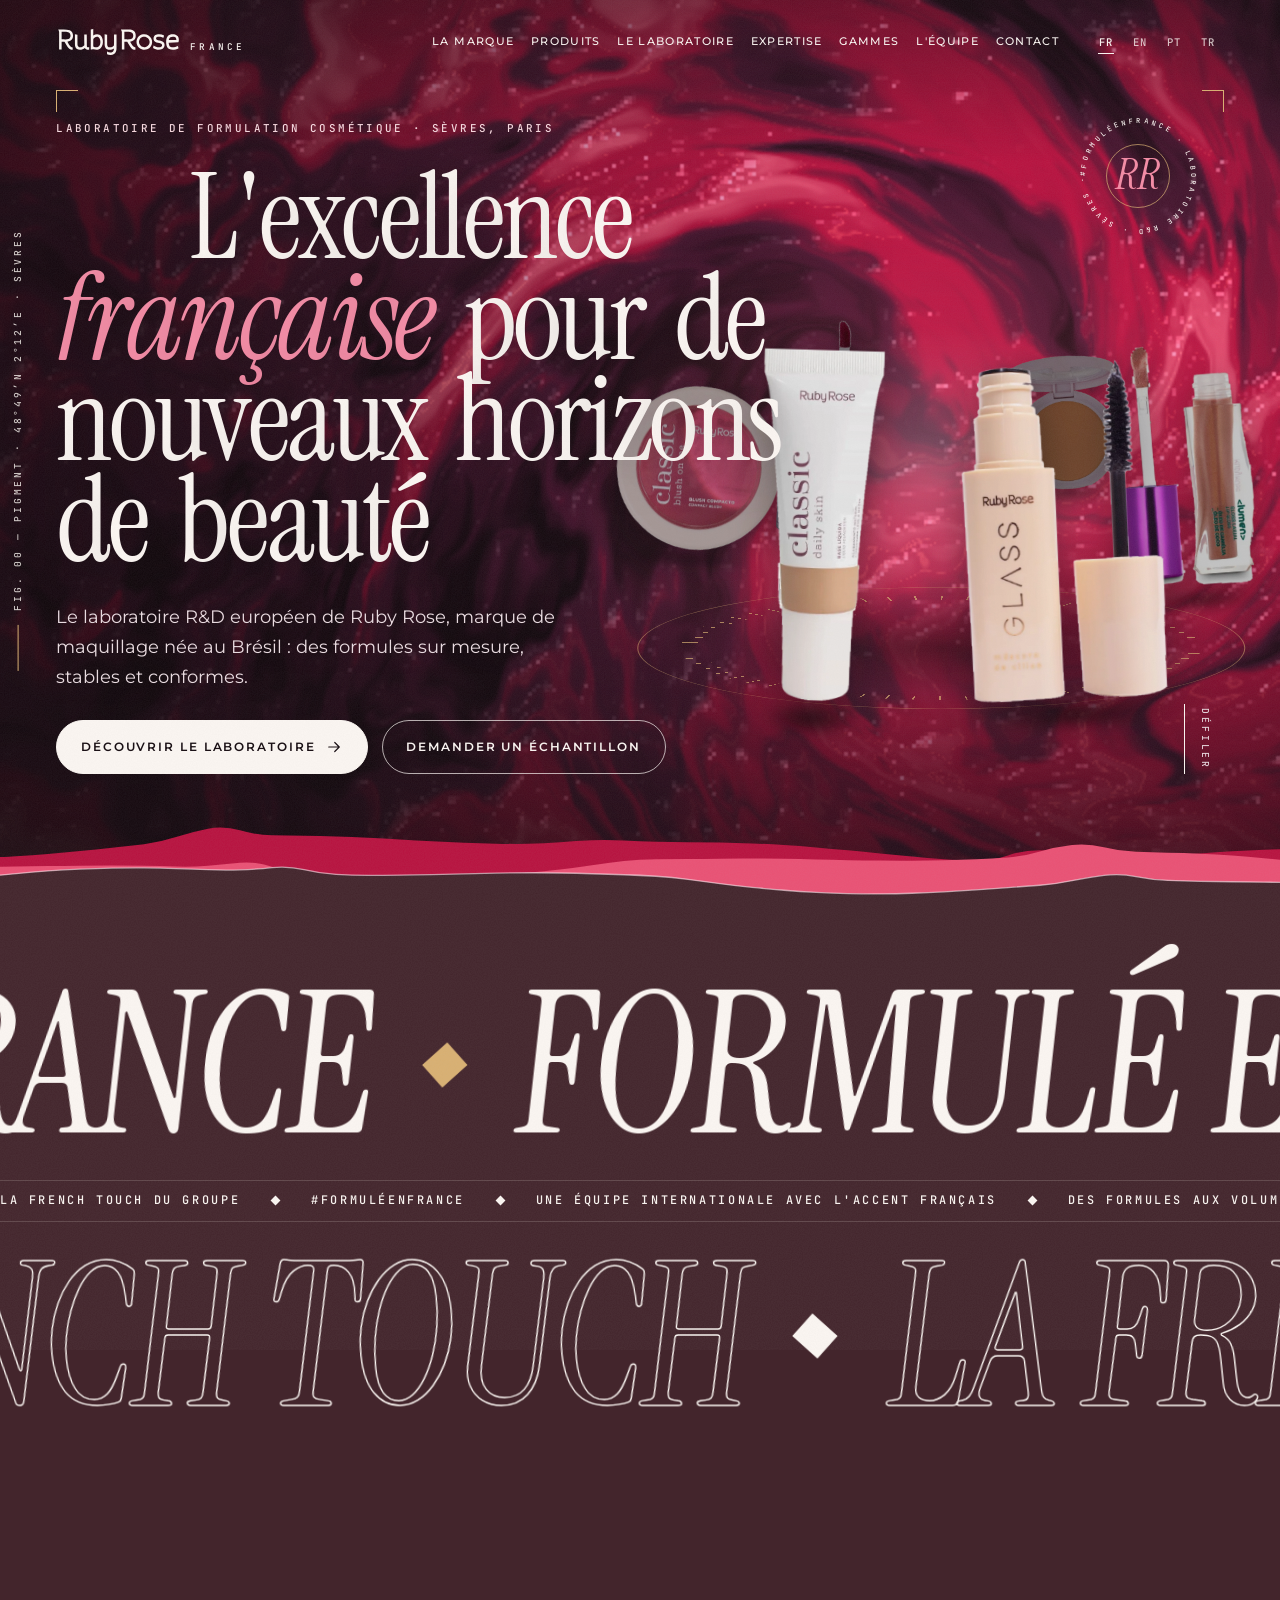
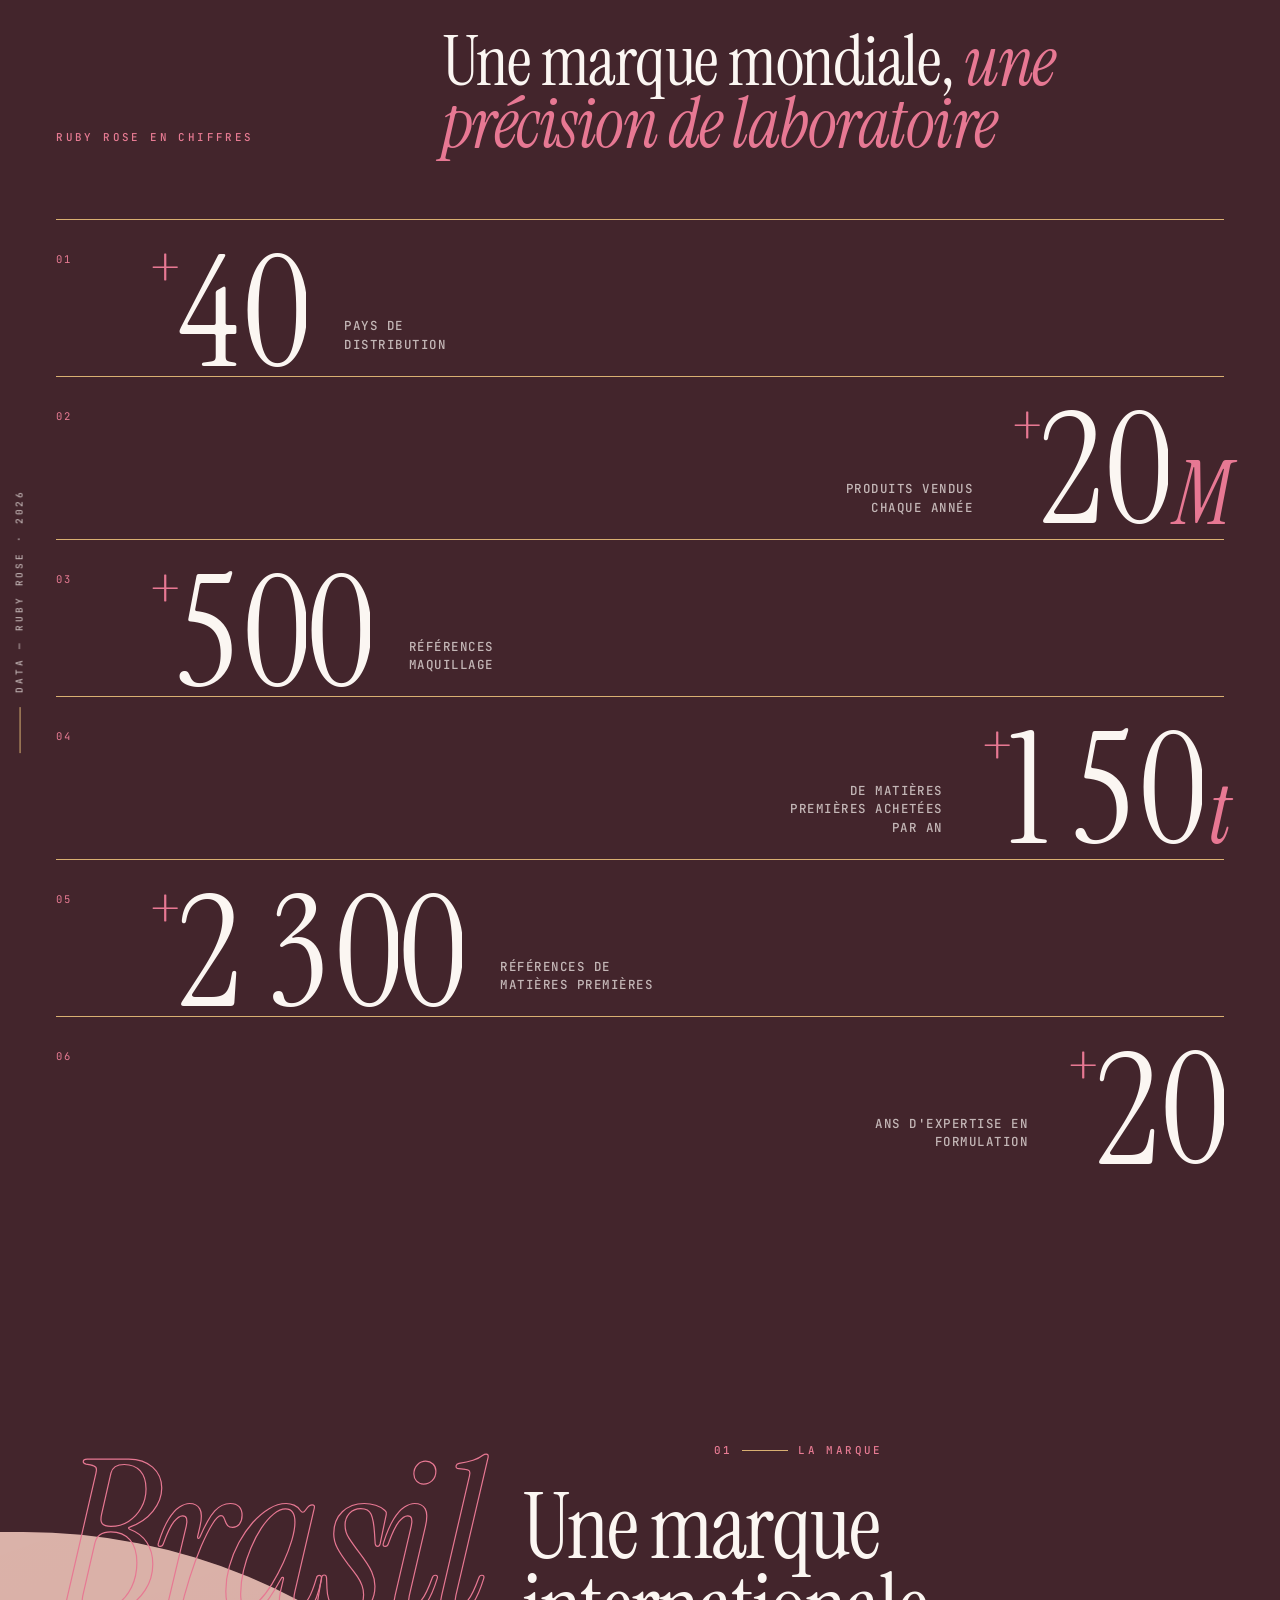
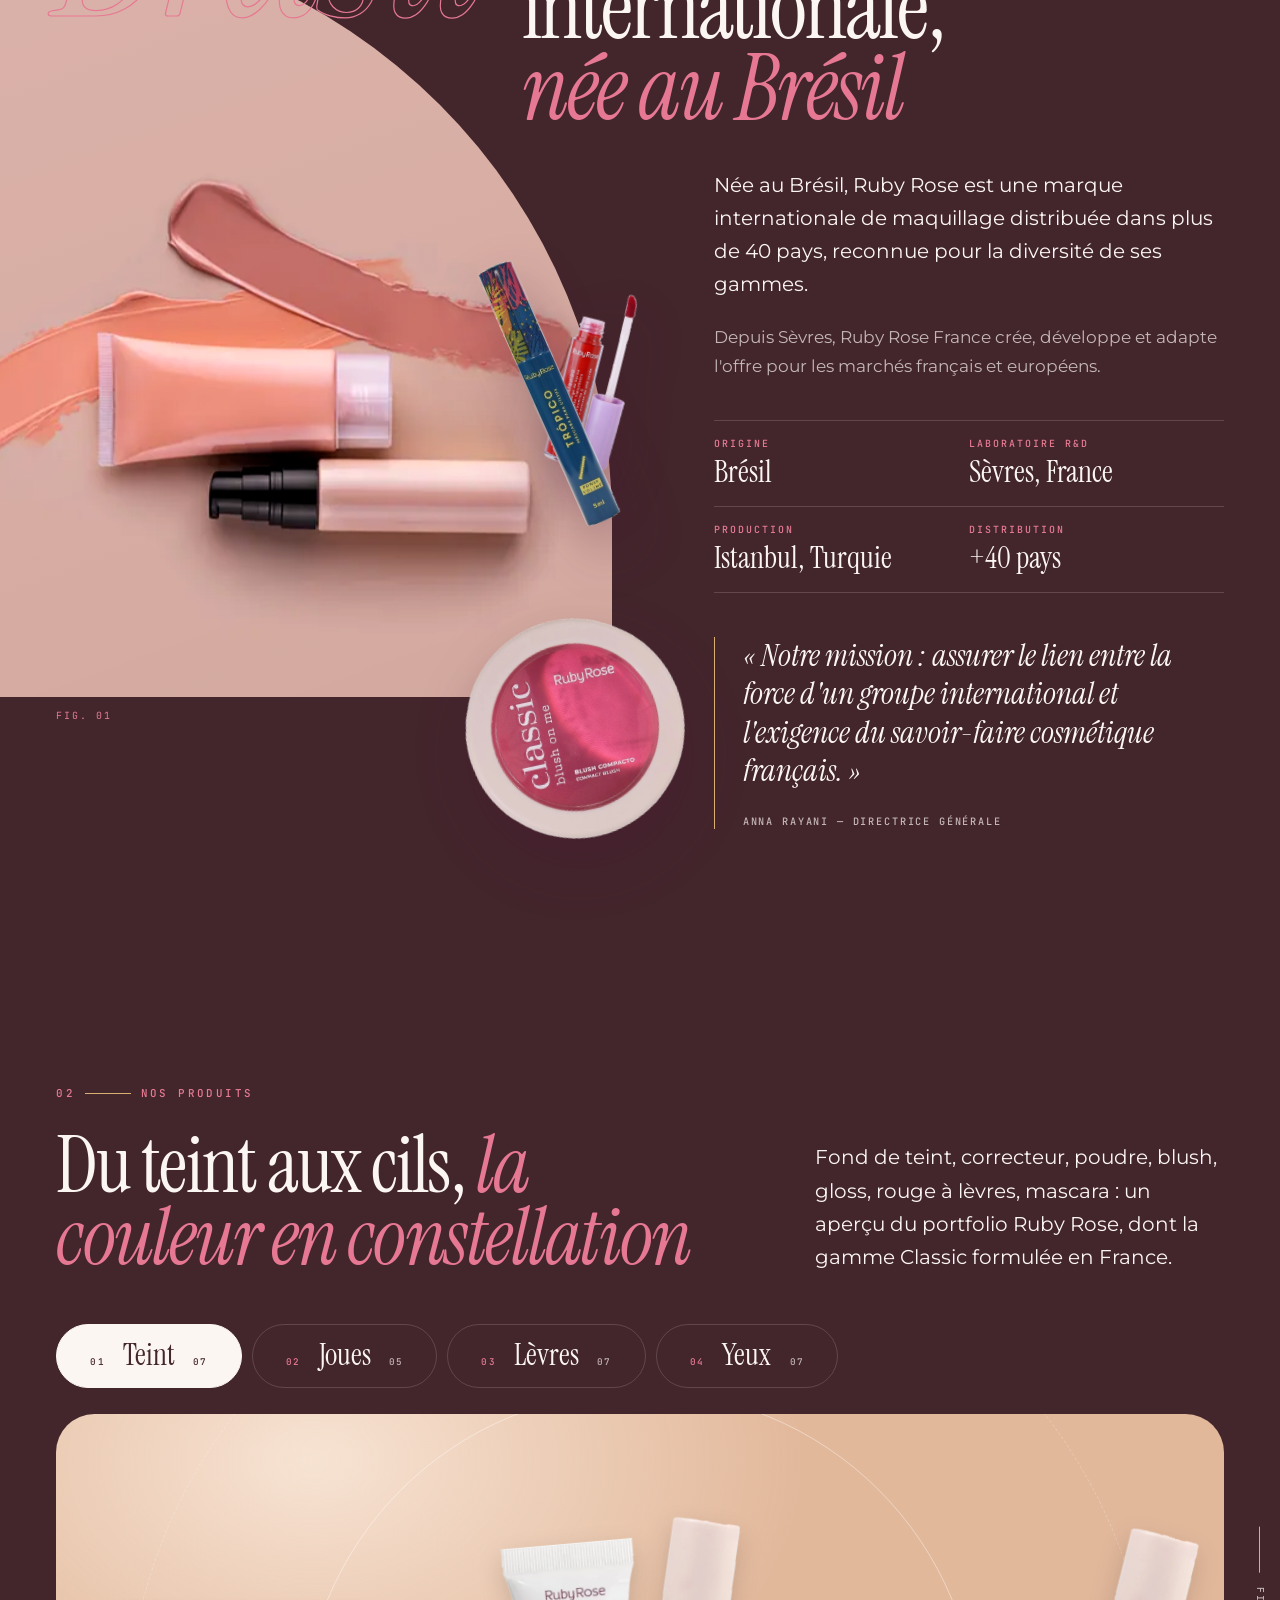
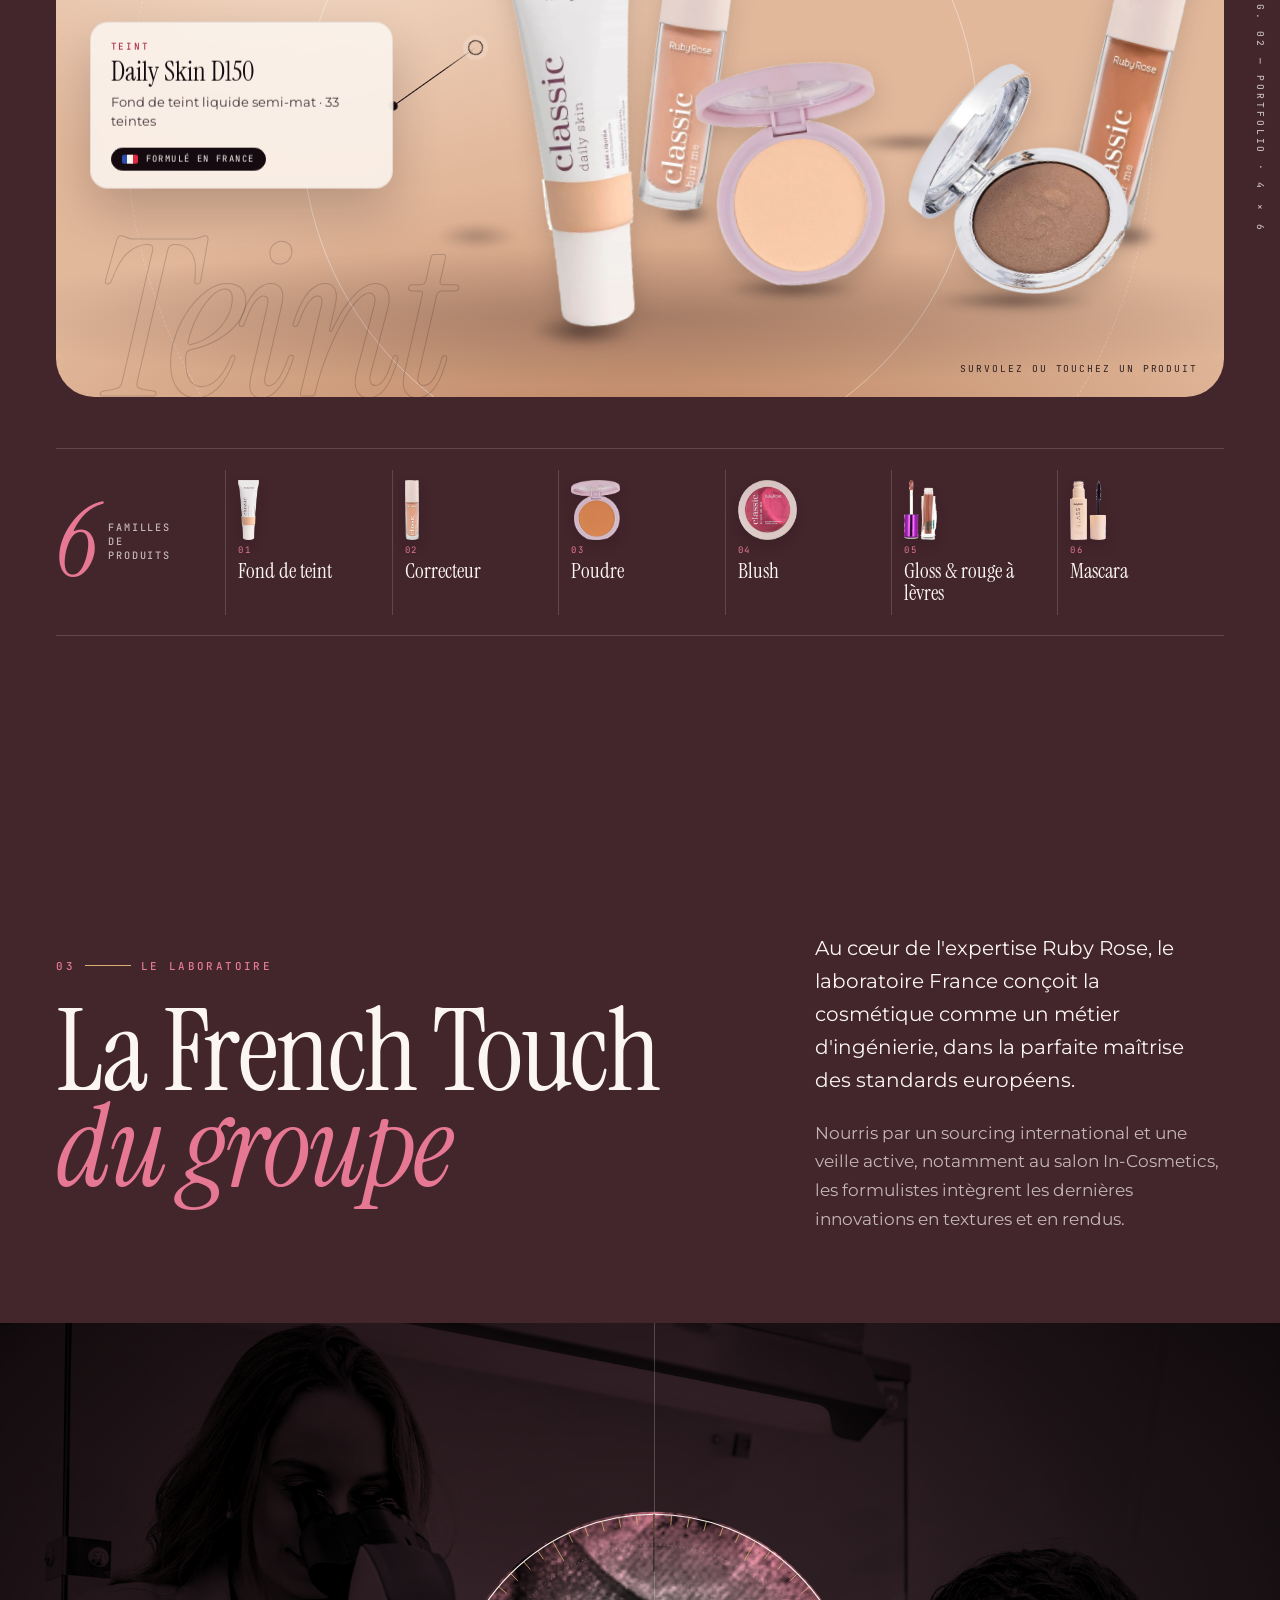
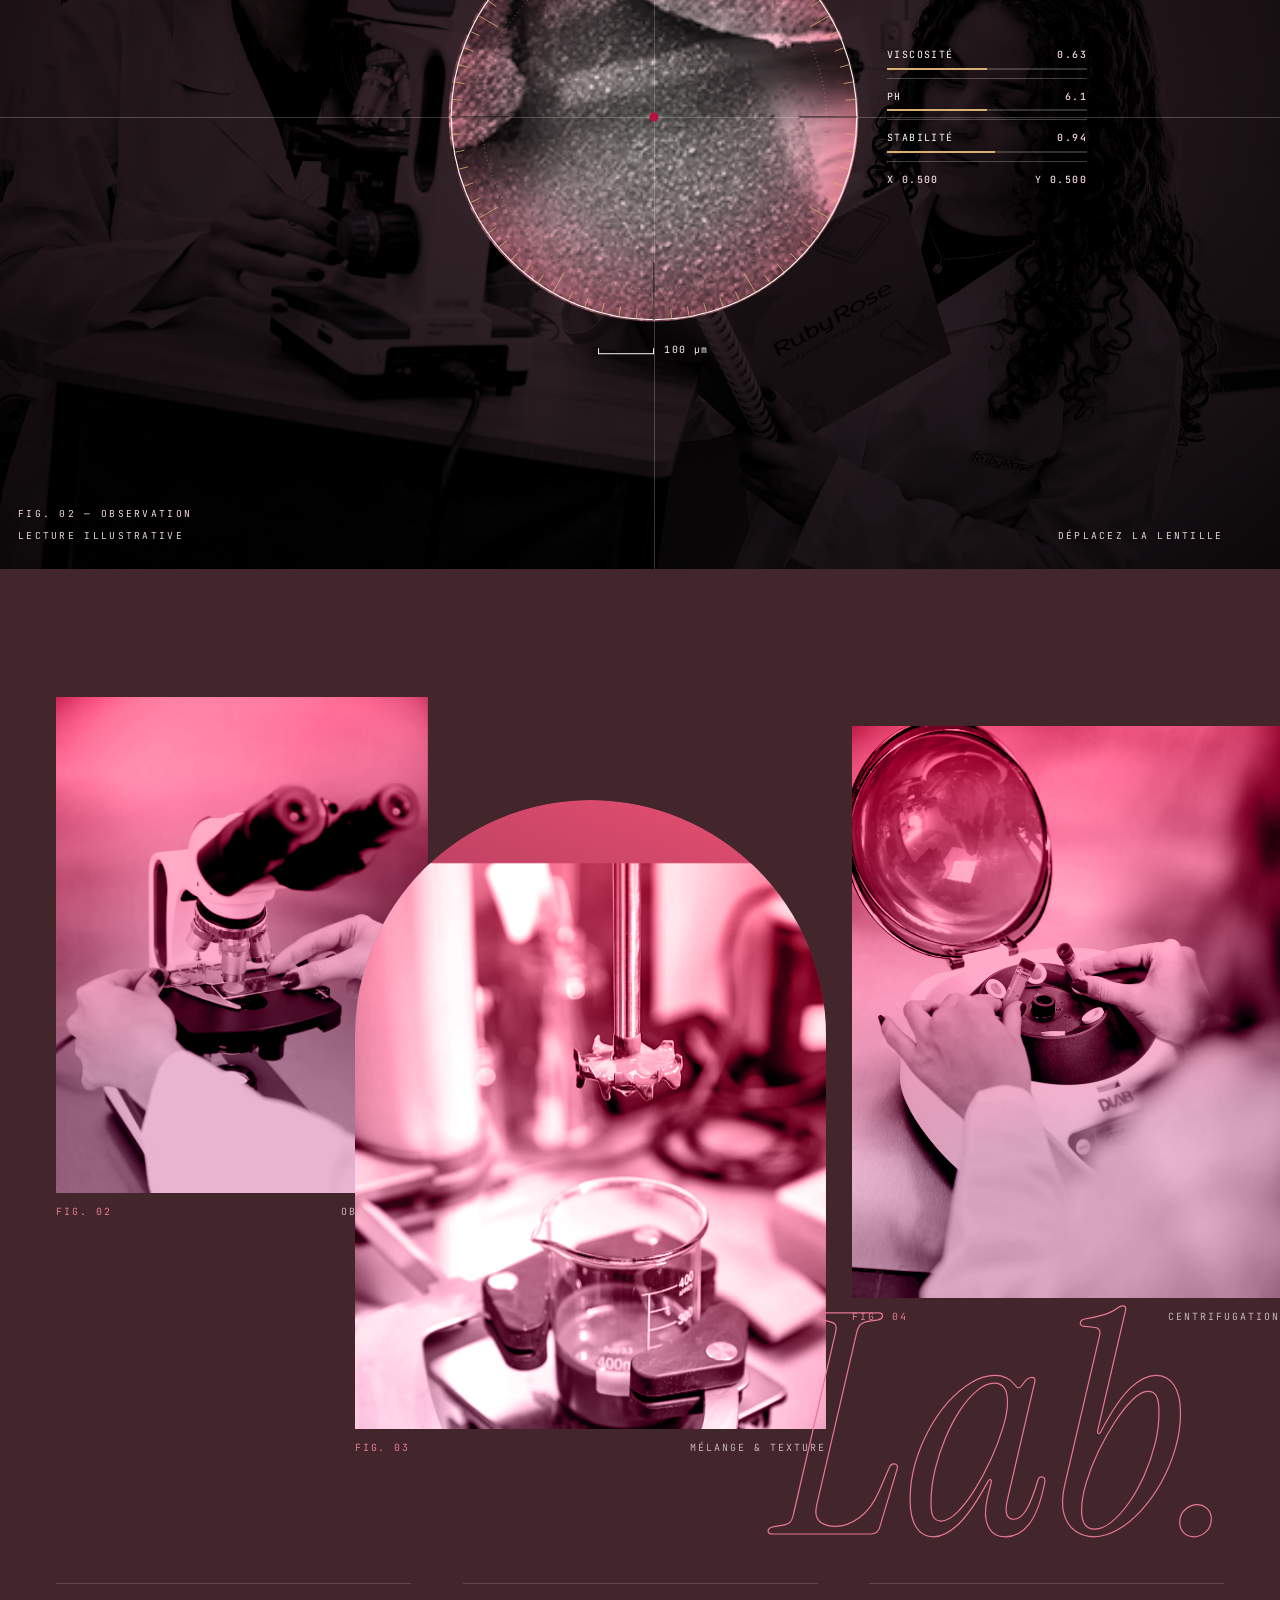
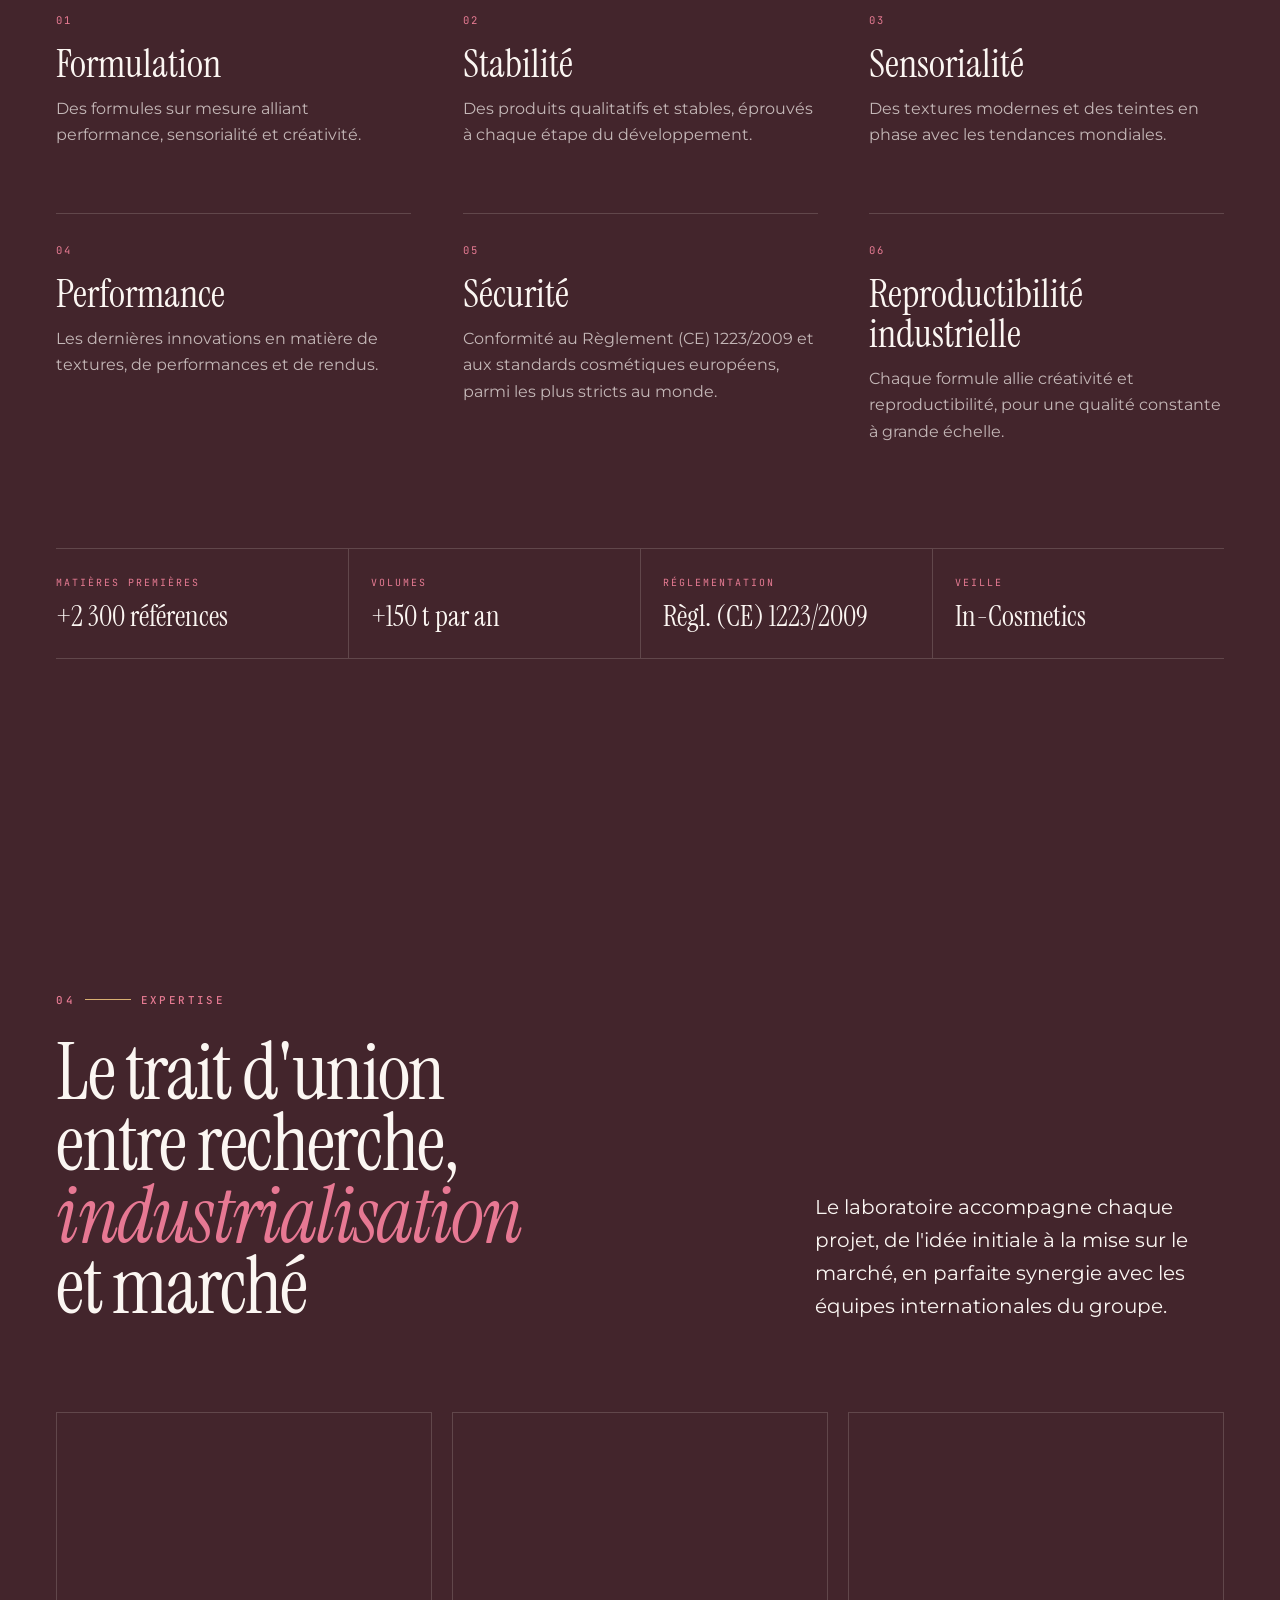
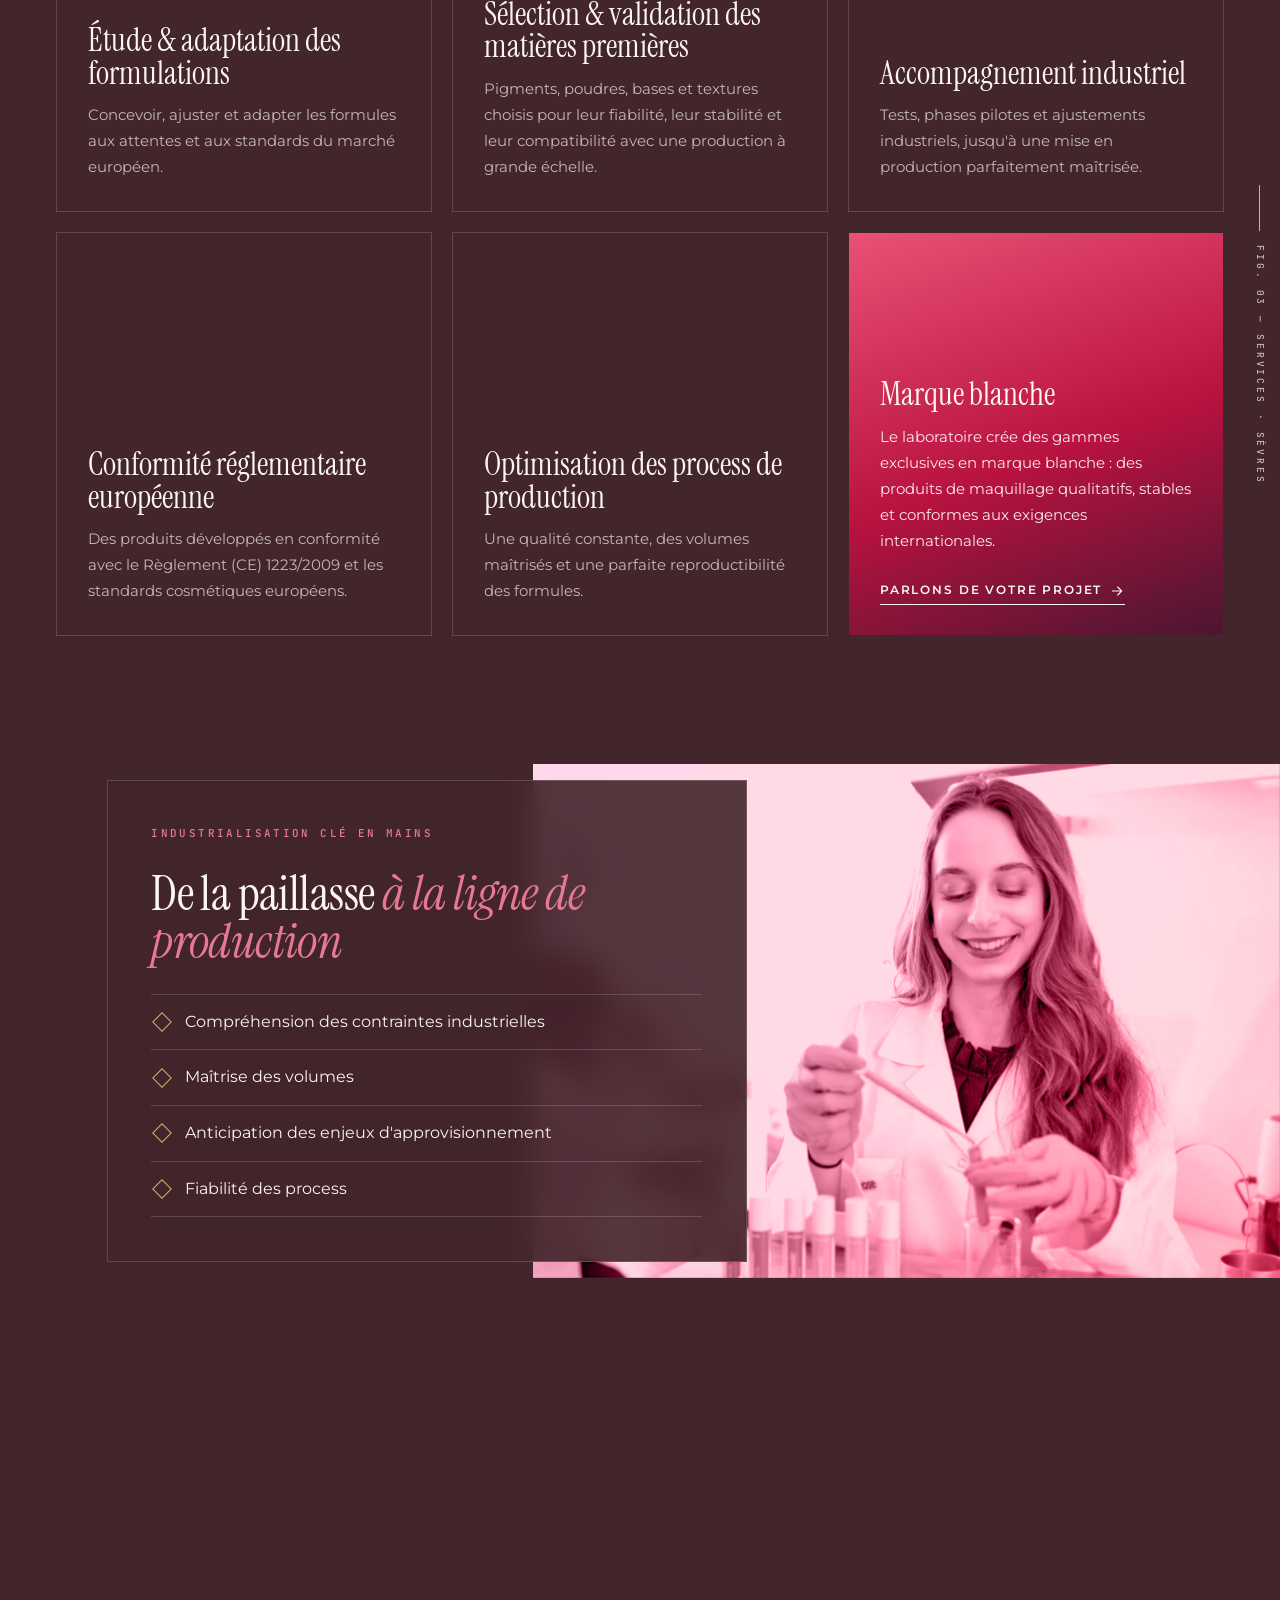
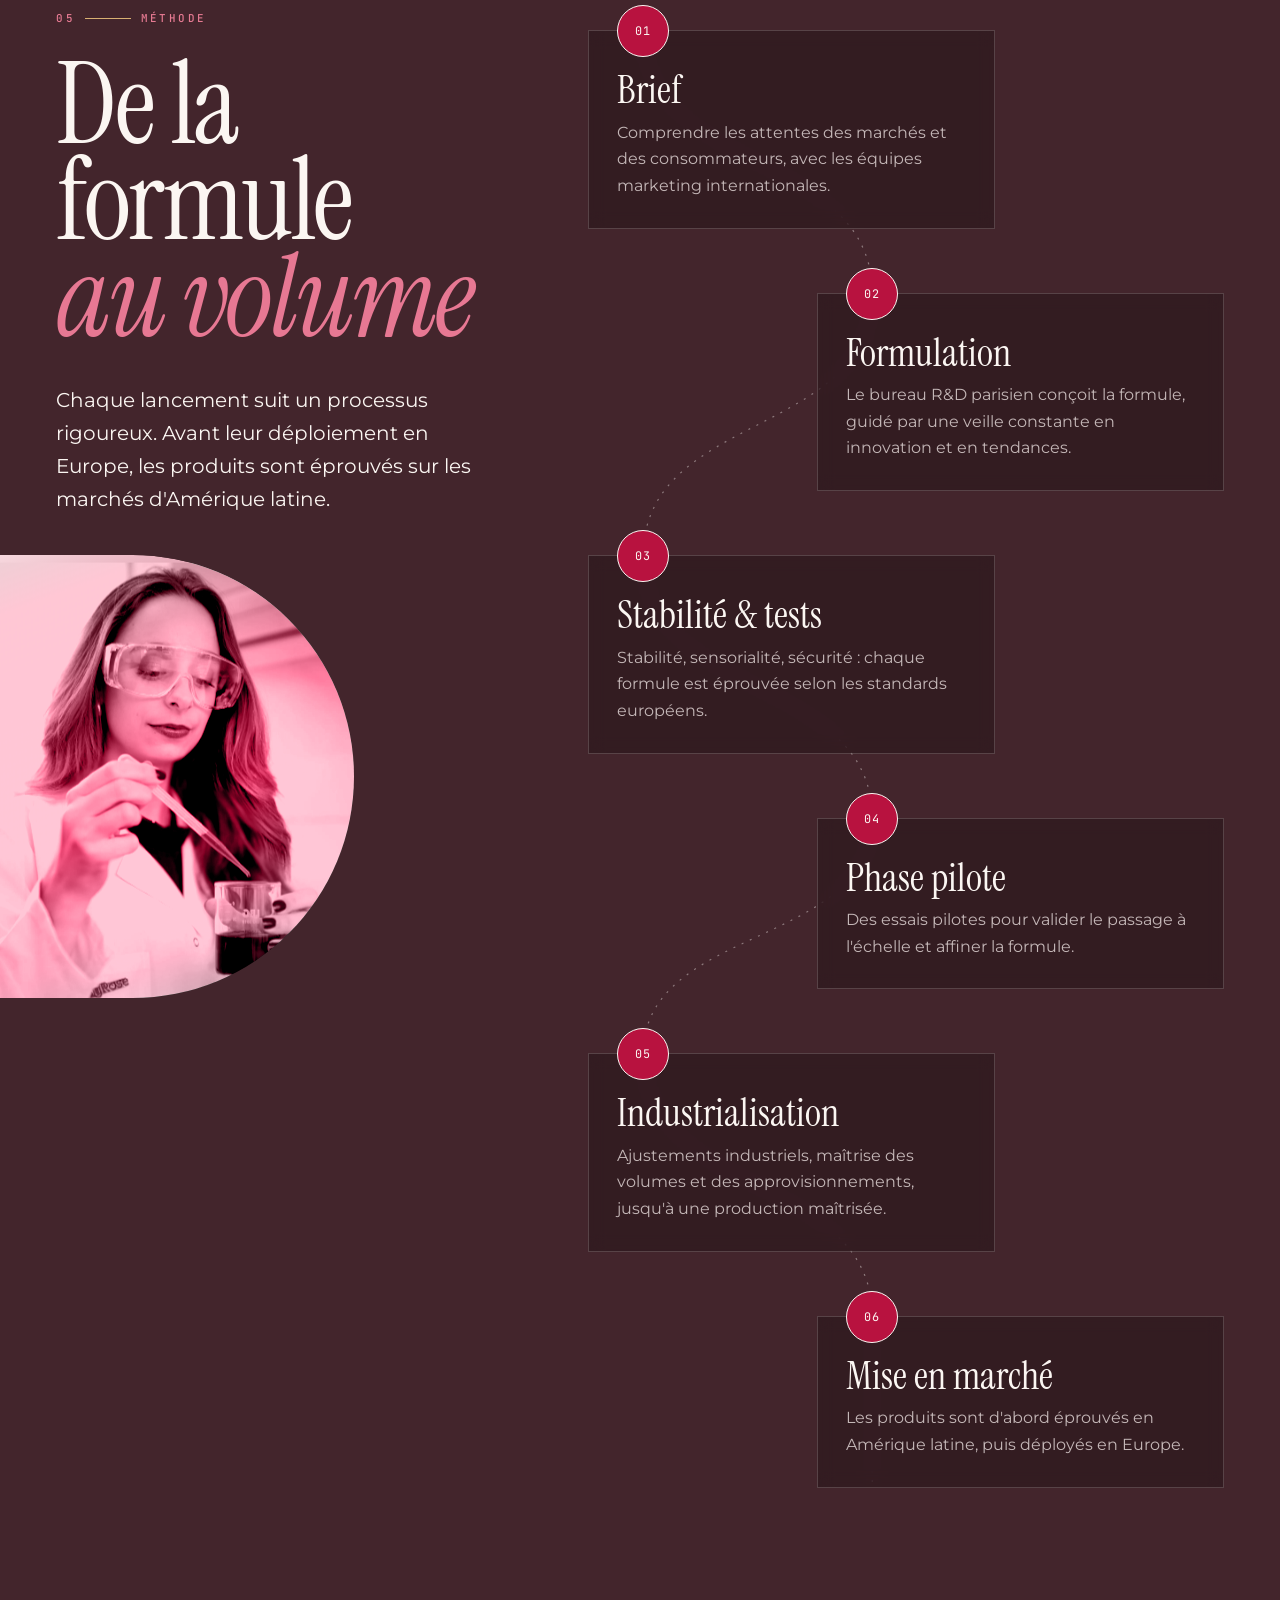
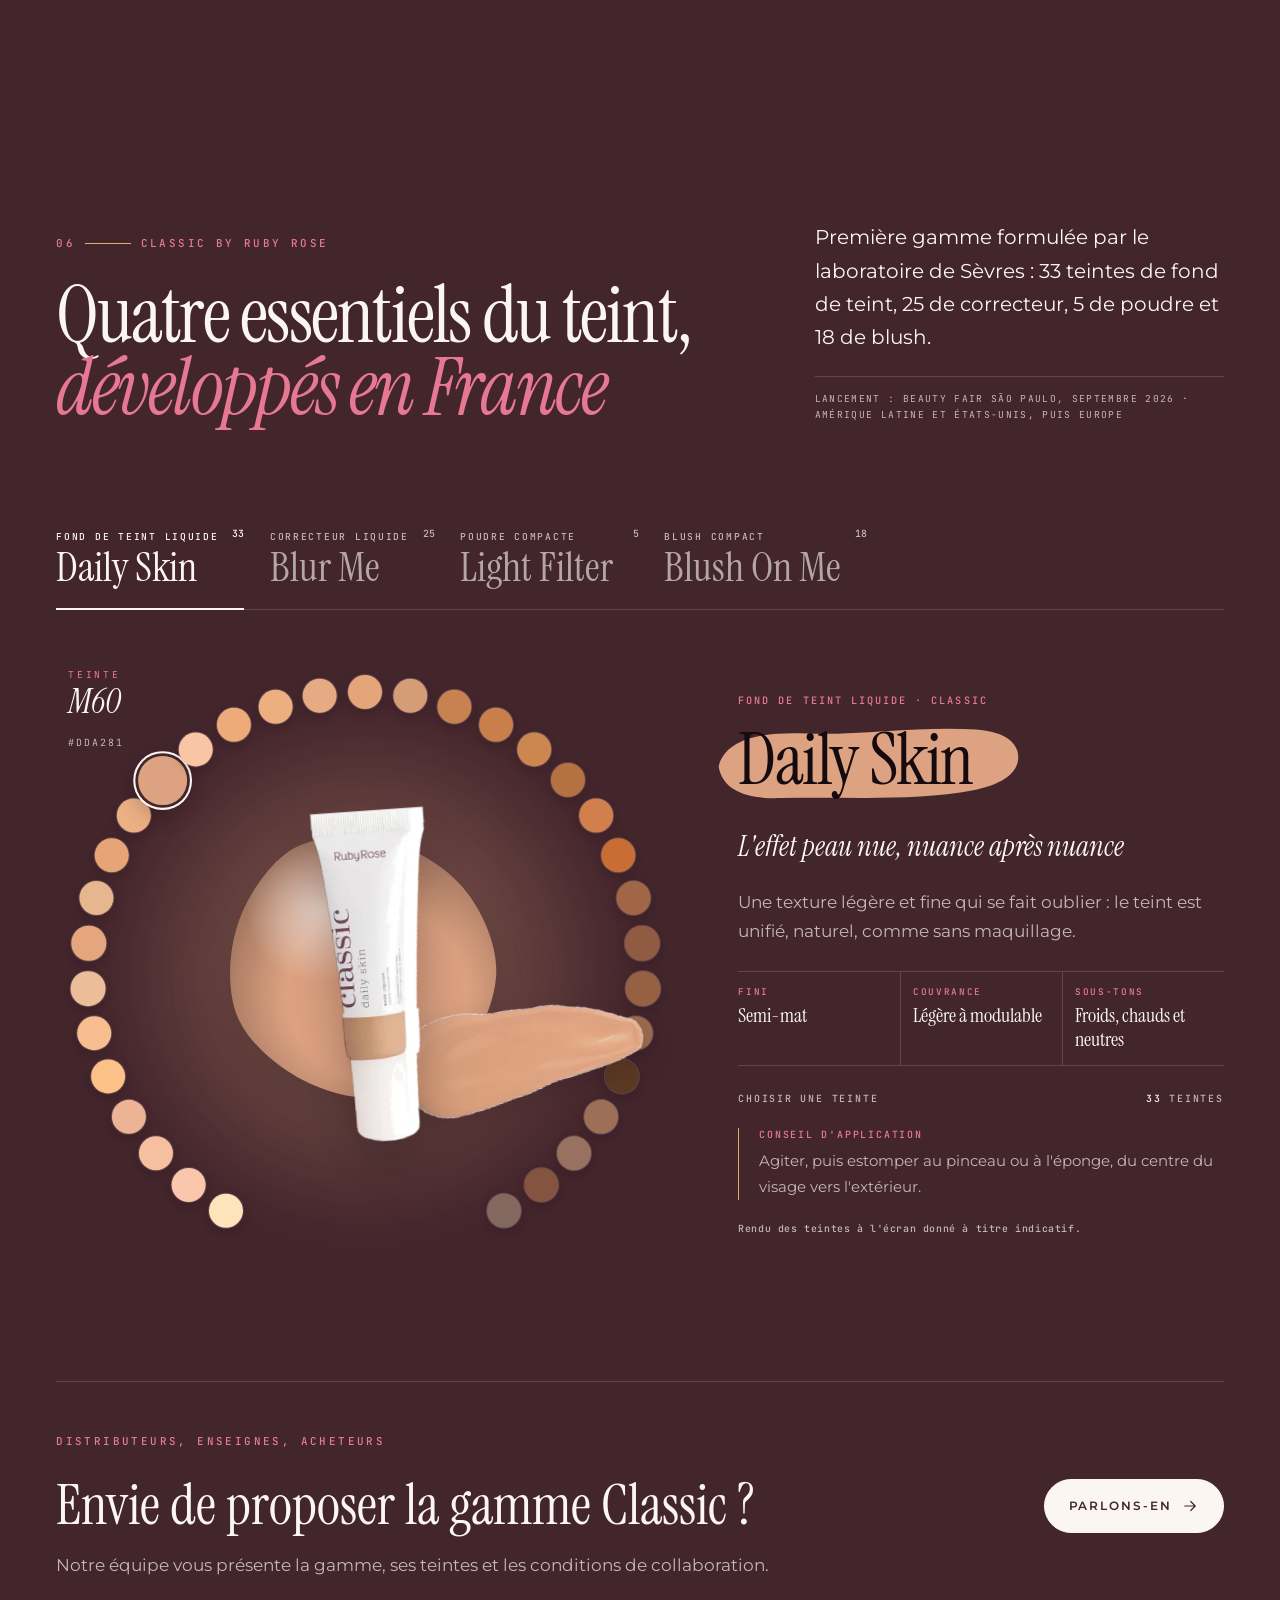
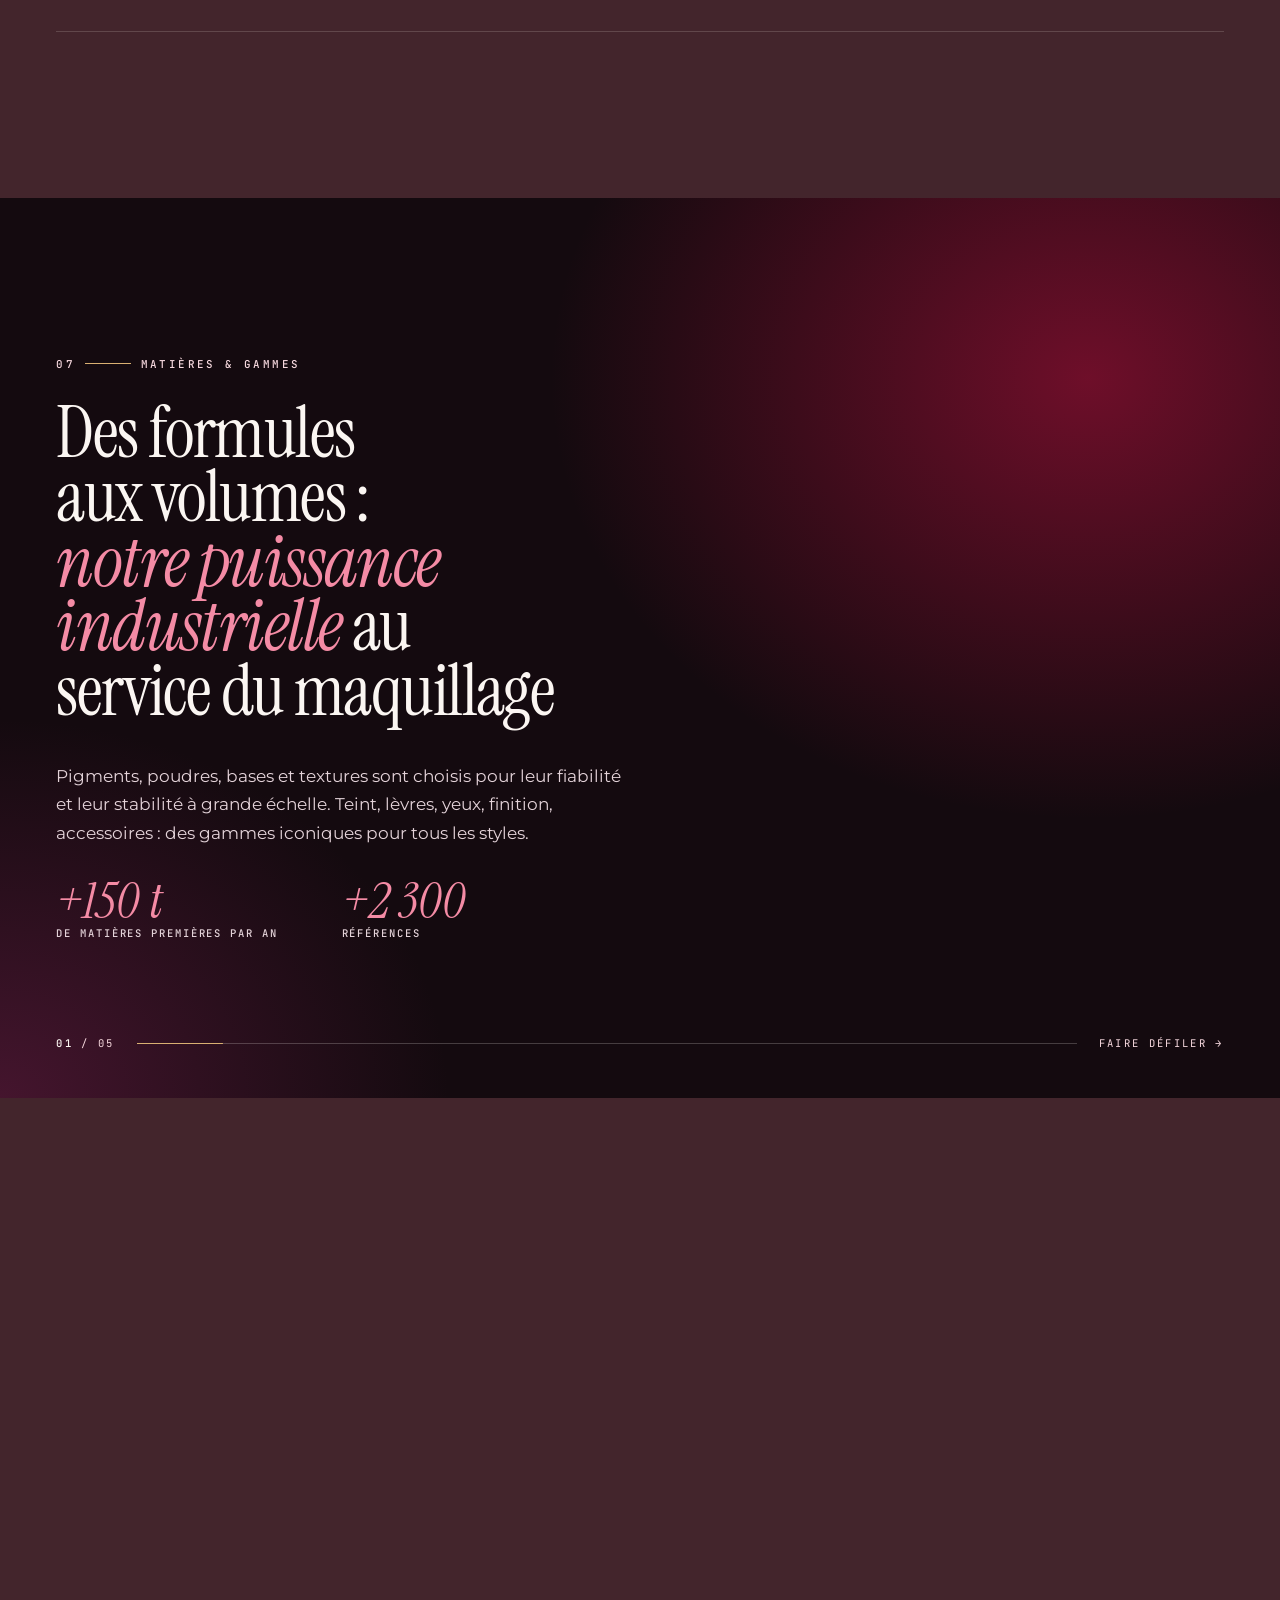
==== commit ca467ec9: "Ruby Rose France v3: ürün odaklı tasarım, Türkçe dil desteği, gerçek ürün görselleri - Model/kampany" ====
--- a/rubyrose-site/index.html
+++ b/rubyrose-site/index.html
@@ -8,13 +8,13 @@
 <meta name="theme-color" content="#140A0F">
 <meta property="og:title" content="Ruby Rose France — L'excellence française pour de nouveaux horizons de beauté">
 <meta property="og:type" content="website">
-<meta property="og:image" content="assets/img/product-gloss-red.webp">
+<meta property="og:image" content="assets/img/products/blush-on-me-pink-thrill.webp">
 <link rel="icon" type="image/png" href="assets/img/favicon.png">
 <link rel="alternate" hreflang="fr" href="./">
 <link rel="preconnect" href="https://fonts.googleapis.com">
 <link rel="preconnect" href="https://fonts.gstatic.com" crossorigin>
 <link rel="stylesheet" href="https://fonts.googleapis.com/css2?family=Instrument+Serif:ital@0;1&amp;family=JetBrains+Mono:wght@400;500&amp;family=Montserrat:wght@400;500;600;700&amp;display=swap">
-<link rel="preload" as="image" href="assets/img/product-gloss-red.webp" fetchpriority="high">
+<link rel="preload" as="image" href="assets/img/products/foundation-daily-skin-m60.webp" fetchpriority="high">
 <link rel="stylesheet" href="assets/css/style.css">
 <script>document.documentElement.classList.add('js')</script>
 <script defer src="assets/js/main.js"></script>
@@ -38,6 +38,7 @@
     <nav class="nav__links" aria-label="Navigation principale" data-i18n-attr="aria-label:ui.mainnav">
       <ul>
         <li><a href="#marque" data-i18n="nav.brand">La marque</a></li>
+        <li><a href="#produits" data-i18n="nav.products">Produits</a></li>
         <li><a href="#laboratoire" data-i18n="nav.lab">Le laboratoire</a></li>
         <li><a href="#expertise" data-i18n="nav.expertise">Expertise</a></li>
         <li><a href="#classic" data-i18n="nav.ranges">Gammes</a></li>
@@ -50,6 +51,7 @@
         <button type="button" data-lang="fr" aria-pressed="true" lang="fr">FR</button>
         <button type="button" data-lang="en" aria-pressed="false" lang="en">EN</button>
         <button type="button" data-lang="pt" aria-pressed="false" lang="pt">PT</button>
+        <button type="button" data-lang="tr" aria-pressed="false" lang="tr">TR</button>
       </div>
       <a class="btn btn--sm nav__cta" href="#contact" data-magnetic><span data-i18n="nav.cta">Demander un échantillon</span></a>
       <button class="burger" type="button" aria-expanded="false" aria-controls="menu" aria-label="Ouvrir le menu" data-i18n-attr="aria-label:ui.open"><span></span><span></span></button>
@@ -61,17 +63,19 @@
   <div class="menu__inner">
     <ol class="menu__links">
       <li><a href="#marque"><small>01</small><span data-i18n="nav.brand">La marque</span></a></li>
-      <li><a href="#laboratoire"><small>02</small><span data-i18n="nav.lab">Le laboratoire</span></a></li>
-      <li><a href="#expertise"><small>03</small><span data-i18n="nav.expertise">Expertise</span></a></li>
-      <li><a href="#classic"><small>04</small><span data-i18n="nav.ranges">Gammes</span></a></li>
-      <li><a href="#equipe"><small>05</small><span data-i18n="nav.team">L'équipe</span></a></li>
-      <li><a href="#contact"><small>06</small><span data-i18n="nav.contact">Contact</span></a></li>
+      <li><a href="#produits"><small>02</small><span data-i18n="nav.products">Produits</span></a></li>
+      <li><a href="#laboratoire"><small>03</small><span data-i18n="nav.lab">Le laboratoire</span></a></li>
+      <li><a href="#expertise"><small>04</small><span data-i18n="nav.expertise">Expertise</span></a></li>
+      <li><a href="#classic"><small>05</small><span data-i18n="nav.ranges">Gammes</span></a></li>
+      <li><a href="#equipe"><small>06</small><span data-i18n="nav.team">L'équipe</span></a></li>
+      <li><a href="#contact"><small>07</small><span data-i18n="nav.contact">Contact</span></a></li>
     </ol>
     <div class="menu__foot">
       <div class="lang lang--menu" role="group" aria-label="Langue" data-i18n-attr="aria-label:ui.lang">
         <button type="button" data-lang="fr" aria-pressed="true" lang="fr">FR</button>
         <button type="button" data-lang="en" aria-pressed="false" lang="en">EN</button>
         <button type="button" data-lang="pt" aria-pressed="false" lang="pt">PT</button>
+        <button type="button" data-lang="tr" aria-pressed="false" lang="tr">TR</button>
       </div>
       <a class="btn btn--light" href="#contact"><span data-i18n="nav.cta">Demander un échantillon</span></a>
       <p class="menu__addr">8 Place Gabriel Péri, 92310 Sèvres<br><a href="mailto:business@rubyrosefrance.com">business@rubyrosefrance.com</a></p>
@@ -84,18 +88,24 @@
 <!-- HERO · liquid pigment -->
 <section class="hero" id="top" data-pal="night" aria-labelledby="hero-title">
   <div class="hero__fallback" aria-hidden="true"></div>
-  <div class="hero__photo">
-    <img src="assets/img/product-gloss-red.webp" width="1800" height="2248" alt="Macro d'un gloss rouge Ruby Rose étiré en texture laquée" fetchpriority="high" decoding="async">
-  </div>
   <canvas class="hero__gl" aria-hidden="true"></canvas>
   <div class="hero__veil" aria-hidden="true"></div>
+  <div class="orbit" role="img" aria-label="Produits Ruby Rose en orbite : fond de teint Daily Skin, blush On Me, rouge à lèvres liquide Mood, poudre Light Filter, gloss Lumen et mascara Glass" data-i18n-attr="aria-label:hero.orbit">
+    <span class="orbit__glow"></span><span class="orbit__ring"><i></i></span>
+    <figure class="po" style="--s:1;--sd:0.00s"><span class="po__sh"></span><span class="pc"><img src="assets/img/products/foundation-daily-skin-m60.webp" width="313" height="906" alt="" decoding="async"><i class="sheen" style="-webkit-mask-image:url(assets/img/products/foundation-daily-skin-m60.webp);mask-image:url(assets/img/products/foundation-daily-skin-m60.webp)"></i></span></figure>
+    <figure class="po" style="--s:0.58;--sd:1.15s"><span class="po__sh"></span><span class="pc"><img src="assets/img/products/blush-on-me-pink-thrill.webp" width="791" height="794" alt="" decoding="async"><i class="sheen" style="-webkit-mask-image:url(assets/img/products/blush-on-me-pink-thrill.webp);mask-image:url(assets/img/products/blush-on-me-pink-thrill.webp)"></i></span></figure>
+    <figure class="po" style="--s:1;--sd:2.30s"><span class="po__sh"></span><span class="pc"><img src="assets/img/products/lipstick-mood-desire.webp" width="355" height="946" alt="" decoding="async"><i class="sheen" style="-webkit-mask-image:url(assets/img/products/lipstick-mood-desire.webp);mask-image:url(assets/img/products/lipstick-mood-desire.webp)"></i></span></figure>
+    <figure class="po" style="--s:0.62;--sd:3.45s"><span class="po__sh"></span><span class="pc"><img src="assets/img/products/powder-light-filter-p25.webp" width="543" height="667" alt="" decoding="async"><i class="sheen" style="-webkit-mask-image:url(assets/img/products/powder-light-filter-p25.webp);mask-image:url(assets/img/products/powder-light-filter-p25.webp)"></i></span></figure>
+    <figure class="po" style="--s:0.86;--sd:4.60s"><span class="po__sh"></span><span class="pc"><img src="assets/img/products/gloss-lumen-glorious.webp" width="417" height="760" alt="" decoding="async"><i class="sheen" style="-webkit-mask-image:url(assets/img/products/gloss-lumen-glorious.webp);mask-image:url(assets/img/products/gloss-lumen-glorious.webp)"></i></span></figure>
+    <figure class="po" style="--s:0.96;--sd:5.75s"><span class="po__sh"></span><span class="pc"><img src="assets/img/products/mascara-glass.webp" width="551" height="938" alt="" decoding="async"><i class="sheen" style="-webkit-mask-image:url(assets/img/products/mascara-glass.webp);mask-image:url(assets/img/products/mascara-glass.webp)"></i></span></figure>
+  </div>
   <div class="hero__marks" aria-hidden="true"><i></i><i></i><i></i><i></i><span class="hero__ruler"></span></div>
   <p class="vlabel hero__coord" aria-hidden="true">Fig. 00 — Pigment · 48°49′N 2°12′E · Sèvres</p>
   <div class="hero__content">
     <p class="eyebrow mono hero__eyebrow" data-i18n="hero.eyebrow">Laboratoire de formulation cosmétique · Sèvres, Paris</p>
     <h1 class="hero__title" id="hero-title" data-i18n="hero.title" data-split="chars">L'excellence <em>française</em> pour de nouveaux horizons de beauté</h1>
     <div class="hero__bottom">
-      <p class="hero__lead" data-i18n="hero.lead">Le laboratoire R&amp;D européen de Ruby Rose, marque internationale de maquillage née au Brésil. Des formules sur mesure, stables et conformes, pensées pour les marchés français et européens.</p>
+      <p class="hero__lead" data-i18n="hero.lead">Le laboratoire R&amp;D européen de Ruby Rose, marque de maquillage née au Brésil&nbsp;: des formules sur mesure, stables et conformes.</p>
       <div class="hero__ctas">
         <a class="btn btn--light" href="#laboratoire" data-magnetic><span data-i18n="hero.cta1">Découvrir le laboratoire</span><svg class="i" viewBox="0 0 24 24" aria-hidden="true"><path d="M5 12h14M13 6l6 6-6 6"/></svg></a>
         <a class="btn btn--ghost" href="#contact" data-magnetic><span data-i18n="nav.cta">Demander un échantillon</span></a>
@@ -107,6 +117,7 @@
     <span>RR</span>
   </div>
   <a class="hero__scroll" href="#chiffres"><span data-i18n="hero.scroll">Défiler</span><i aria-hidden="true"></i></a>
+  <svg class="pour" viewBox="0 0 1440 200" preserveAspectRatio="none" aria-hidden="true"><path class="pour__a" d="M0 200V120H1440V200Z"/><path class="pour__b" d="M0 200V140H1440V200Z"/><path class="pour__c" d="M0 200V160H1440V200Z"/><path class="pour__hl" d=""/></svg>
 </section>
 
 <!-- KINETIC TYPE -->
@@ -159,17 +170,21 @@
   <div class="brand__grid">
     <div class="brand__visual">
       <figure class="brand__main" data-reveal="mask">
-        <div class="pframe grade grade--warm"><img src="assets/img/campaign-blow.webp" width="1080" height="1350" alt="Campagne Ruby Rose BLOW : une femme présente un rouge à lèvres liquide" loading="lazy" decoding="async" data-parallax="-0.08"></div>
-        <figcaption class="cap mono"><span>Fig. 01</span><span data-i18n="brand.cap">Campagne BLOW</span></figcaption>
+        <div class="pframe grade grade--nude"><img src="assets/img/texture-nude-tubes.webp" width="1920" height="719" alt="Tubes de fond de teint nude et leurs textures étirées" data-i18n-attr="alt:alt.tubes" loading="lazy" decoding="async" data-parallax="-0.08"></div>
+        <figcaption class="cap mono"><span>Fig. 01</span><span data-i18n="brand.cap">Textures teint</span></figcaption>
       </figure>
-      <img class="brand__cutout" src="assets/img/texture-top-view.webp" width="850" height="1274" alt="" loading="lazy" decoding="async" data-parallax="0.14">
+      <div class="brand__prods" aria-hidden="true">
+        <span class="brand__p brand__p--a" data-parallax="0.16"><span class="pc"><img src="assets/img/products/lipstick-mood-wish.webp" width="353" height="945" alt="" loading="lazy" decoding="async"><i class="sheen" style="-webkit-mask-image:url(assets/img/products/lipstick-mood-wish.webp);mask-image:url(assets/img/products/lipstick-mood-wish.webp)"></i></span></span>
+        <span class="brand__p brand__p--b" data-parallax="0.09"><span class="pc"><img src="assets/img/products/blush-on-me-pink-thrill.webp" width="791" height="794" alt="" loading="lazy" decoding="async"><i class="sheen" style="-webkit-mask-image:url(assets/img/products/blush-on-me-pink-thrill.webp);mask-image:url(assets/img/products/blush-on-me-pink-thrill.webp)"></i></span></span>
+        <span class="brand__p brand__p--c" data-parallax="0.22"><span class="pc"><img src="assets/img/products/mascara-tropico-power-volume.webp" width="139" height="976" alt="" loading="lazy" decoding="async"><i class="sheen" style="-webkit-mask-image:url(assets/img/products/mascara-tropico-power-volume.webp);mask-image:url(assets/img/products/mascara-tropico-power-volume.webp)"></i></span></span>
+      </div>
       <span class="brand__ghost" aria-hidden="true">Brasil</span>
     </div>
     <div class="brand__text">
       <p class="eyebrow mono" data-reveal><span class="num">01</span> <span data-i18n="brand.eyebrow">La marque</span></p>
       <h2 class="h2 brand__title" id="brand-title" data-i18n="brand.title" data-split="lines">Une marque internationale, <em>née au Brésil</em></h2>
-      <p class="lead" data-reveal data-i18n="brand.p1">Ruby Rose est une marque internationale de maquillage, née au Brésil et aujourd'hui distribuée dans plus de 40 pays. Reconnue pour la diversité de ses gammes, son sens de l'innovation et la maîtrise de son outil industriel, elle célèbre une beauté universelle, élégante et contemporaine.</p>
-      <p class="muted" data-reveal data-i18n="brand.p2">Ruby Rose France incarne la vision européenne de la marque. Implanté en région parisienne, son laboratoire R&amp;D se consacre à la création, au développement et à l'adaptation de l'offre pour les marchés français et européens, avec une attention particulière portée à la qualité des formulations.</p>
+      <p class="lead" data-reveal data-i18n="brand.p1">Née au Brésil, Ruby Rose est une marque internationale de maquillage distribuée dans plus de 40&nbsp;pays, reconnue pour la diversité de ses gammes.</p>
+      <p class="muted" data-reveal data-i18n="brand.p2">Depuis Sèvres, Ruby Rose France crée, développe et adapte l'offre pour les marchés français et européens.</p>
       <dl class="facts" data-reveal>
         <div><dt data-i18n="brand.f1t">Origine</dt><dd data-i18n="brand.f1">Brésil</dd></div>
         <div><dt data-i18n="brand.f2t">Laboratoire R&amp;D</dt><dd data-i18n="brand.f2">Sèvres, France</dd></div>
@@ -184,23 +199,106 @@
   </div>
 </section>
 
+<!-- PRODUCTS · constellation -->
+<section class="pcat section" id="produits" data-pal="ivory" aria-labelledby="pc-title">
+  <span class="vlabel vlabel--r" aria-hidden="true">Fig. 02 — Portfolio · 4 × 6</span>
+  <div class="container">
+    <div class="split-head">
+      <div>
+        <p class="eyebrow mono" data-reveal><span class="num">02</span> <span data-i18n="pc.eyebrow">Nos produits</span></p>
+        <h2 class="h2" id="pc-title" data-i18n="pc.title" data-split="lines">Du teint aux cils, <em>la couleur en constellation</em></h2>
+      </div>
+      <p class="lead" data-reveal data-i18n="pc.lead">Fond de teint, correcteur, poudre, blush, gloss, rouge à lèvres, mascara&nbsp;: un aperçu du portfolio Ruby Rose, dont la gamme Classic formulée en France.</p>
+    </div>
+    <div class="pc-tabs" role="tablist" aria-label="Catégories de produits" data-i18n-attr="aria-label:pc.tabs" data-reveal>
+      <button class="pct" type="button" role="tab" id="pct-face" aria-controls="pc-panel" aria-selected="true" data-cat="face"><i class="mono" aria-hidden="true">01</i><span data-i18n="pc.cat.face">Teint</span><em class="mono" aria-hidden="true">07</em></button>
+      <button class="pct" type="button" role="tab" id="pct-cheeks" aria-controls="pc-panel" aria-selected="false" tabindex="-1" data-cat="cheeks"><i class="mono" aria-hidden="true">02</i><span data-i18n="pc.cat.cheeks">Joues</span><em class="mono" aria-hidden="true">05</em></button>
+      <button class="pct" type="button" role="tab" id="pct-lips" aria-controls="pc-panel" aria-selected="false" tabindex="-1" data-cat="lips"><i class="mono" aria-hidden="true">03</i><span data-i18n="pc.cat.lips">Lèvres</span><em class="mono" aria-hidden="true">07</em></button>
+      <button class="pct" type="button" role="tab" id="pct-eyes" aria-controls="pc-panel" aria-selected="false" tabindex="-1" data-cat="eyes"><i class="mono" aria-hidden="true">04</i><span data-i18n="pc.cat.eyes">Yeux</span><em class="mono" aria-hidden="true">07</em></button>
+    </div>
+  </div>
+  <div class="pc-wrap">
+    <div class="pc-stage" id="pc-panel" role="tabpanel" aria-labelledby="pct-face" data-cat="face" data-cursor="view">
+      <div class="pc-stage__bg" aria-hidden="true"><i></i><i></i><i></i></div>
+      <span class="pc-word" id="pc-word" aria-hidden="true">Teint</span>
+      <svg class="pc-lash" viewBox="0 0 1000 500" preserveAspectRatio="xMidYMid meet" aria-hidden="true"><path class="lid" d="M150 330C300 170 700 170 850 330"/><path class="lash" style="--k:0" d=""/><path class="lash" style="--k:1" d=""/><path class="lash" style="--k:2" d=""/><path class="lash" style="--k:3" d=""/><path class="lash" style="--k:4" d=""/><path class="lash" style="--k:5" d=""/><path class="lash" style="--k:6" d=""/><path class="lash" style="--k:7" d=""/><path class="lash" style="--k:8" d=""/><path class="lash" style="--k:9" d=""/><path class="lash" style="--k:10" d=""/><g class="wand"><rect x="-7" y="-26" width="14" height="52" rx="7"/><path d="M-7-20h-6M-7-12h-7M-7-4h-7M-7 4h-7M-7 12h-7M-7 20h-6M7-20h6M7-12h7M7-4h7M7 4h7M7 12h7M7 20h6"/><path class="wand__stick" d="M0 26V120"/></g></svg>
+      <svg class="pc-drip" viewBox="0 0 1000 300" preserveAspectRatio="xMidYMin meet" aria-hidden="true"><defs><linearGradient id="dripG" x1="0" x2="1"><stop offset="0" stop-color="#7A0B2A"/><stop offset=".42" stop-color="#E23A63"/><stop offset=".55" stop-color="#F7A3B8"/><stop offset=".7" stop-color="#C8164A"/><stop offset="1" stop-color="#7A0B2A"/></linearGradient></defs><path class="drip__top" d="M0 0H1000V16C960 22 930 14 890 18S820 26 780 20 700 12 650 18 560 26 520 18 440 12 400 18 320 26 280 18 200 12 160 18 40 22 0 16Z"/><path class="drip d1" d="M111 17C111 24 114 49 114 70a6.3 6.3 0 0 0 12.6 0C126 49 129 24 129 17Z"/><path class="drip d2" d="M304 17C304 52 308 105 308 150a9.8 9.8 0 0 0 19.6 0C328 105 332 52 332 17Z"/><path class="drip d3" d="M528 17C528 20 530 41 530 58a5.6 5.6 0 0 0 11.2 0C542 41 544 20 544 17Z"/><path class="drip d1 d4" d="M693 17C693 41 697 83 697 118a8.4 8.4 0 0 0 16.8 0C713 83 717 41 717 17Z"/><path class="drip d3" d="M873 17C873 18 875 36 875 52a4.9 4.9 0 0 0 9.8 0C885 36 887 18 887 17Z"/><circle class="drop" cx="318" cy="172" r="11"/><path class="drip__hl" d="M0 9H1000"/></svg>
+        <div class="pc-set" data-set="face">
+          <button class="pp" type="button" data-d="0" data-desc="pd.daily" data-classic aria-describedby="pc-card" style="--i:0;--x:36;--y:46;--ph:52;--r:-12;--mx:16;--my:25;--mh:29;--ar:0.3455"><span class="pp__sh"></span><span class="pc"><img src="assets/img/products/foundation-daily-skin-d150.webp" width="313" height="906" alt="" decoding="async"><i class="sheen" style="-webkit-mask-image:url(assets/img/products/foundation-daily-skin-d150.webp);mask-image:url(assets/img/products/foundation-daily-skin-d150.webp)"></i></span><span class="pp__nm">Daily Skin D150</span></button>
+          <button class="pp" type="button" data-d="2" data-desc="pd.daily" data-classic aria-describedby="pc-card" style="--i:1;--x:45;--y:55;--ph:66;--r:-5;--mx:36;--my:25;--mh:34;--ar:0.3466"><span class="pp__sh"></span><span class="pc"><img src="assets/img/products/foundation-daily-skin-l20.webp" width="314" height="906" alt="" decoding="async"><i class="sheen" style="-webkit-mask-image:url(assets/img/products/foundation-daily-skin-l20.webp);mask-image:url(assets/img/products/foundation-daily-skin-l20.webp)"></i></span><span class="pp__nm">Daily Skin L20</span></button>
+          <button class="pp" type="button" data-d="1" data-desc="pd.blur" data-classic aria-describedby="pc-card" style="--i:2;--x:54;--y:43;--ph:50;--r:8;--mx:57;--my:25;--mh:28;--ar:0.2388"><span class="pp__sh"></span><span class="pc"><img src="assets/img/products/concealer-blur-me-l35.webp" width="213" height="892" alt="" decoding="async"><i class="sheen" style="-webkit-mask-image:url(assets/img/products/concealer-blur-me-l35.webp);mask-image:url(assets/img/products/concealer-blur-me-l35.webp)"></i></span><span class="pp__nm">Blur Me L35</span></button>
+          <button class="pp" type="button" data-d="2" data-desc="pd.light" data-classic aria-describedby="pc-card" style="--i:3;--x:63;--y:62;--ph:38;--r:-6;--mx:80;--my:25;--mh:15;--ar:0.8141"><span class="pp__sh"></span><span class="pc"><img src="assets/img/products/powder-light-filter-p5.webp" width="543" height="667" alt="" decoding="async"><i class="sheen" style="-webkit-mask-image:url(assets/img/products/powder-light-filter-p5.webp);mask-image:url(assets/img/products/powder-light-filter-p5.webp)"></i></span><span class="pp__nm">Light Filter P5</span></button>
+          <button class="pp" type="button" data-d="0" data-desc="pd.glasspd" aria-describedby="pc-card" style="--i:4;--x:73;--y:38;--ph:36;--r:12;--mx:22;--my:56;--mh:17;--ar:0.7646"><span class="pp__sh"></span><span class="pc"><img src="assets/img/products/powder-glass-gpd20.webp" width="679" height="888" alt="" decoding="async"><i class="sheen" style="-webkit-mask-image:url(assets/img/products/powder-glass-gpd20.webp);mask-image:url(assets/img/products/powder-glass-gpd20.webp)"></i></span><span class="pp__nm">Glass GPD20</span></button>
+          <button class="pp" type="button" data-d="1" data-desc="pd.baked" aria-describedby="pc-card" style="--i:5;--x:82;--y:63;--ph:40;--r:-9;--mx:50;--my:56;--mh:19;--ar:0.9245"><span class="pp__sh"></span><span class="pc"><img src="assets/img/products/powder-baked-filter-pb60.webp" width="845" height="914" alt="" decoding="async"><i class="sheen" style="-webkit-mask-image:url(assets/img/products/powder-baked-filter-pb60.webp);mask-image:url(assets/img/products/powder-baked-filter-pb60.webp)"></i></span><span class="pp__nm">Baked Filter PB60</span></button>
+          <button class="pp" type="button" data-d="0" data-desc="pd.blur" data-classic aria-describedby="pc-card" style="--i:6;--x:92;--y:46;--ph:52;--r:14;--mx:79;--my:56;--mh:28;--ar:0.2385"><span class="pp__sh"></span><span class="pc"><img src="assets/img/products/concealer-blur-me-md100.webp" width="213" height="893" alt="" decoding="async"><i class="sheen" style="-webkit-mask-image:url(assets/img/products/concealer-blur-me-md100.webp);mask-image:url(assets/img/products/concealer-blur-me-md100.webp)"></i></span><span class="pp__nm">Blur Me MD100</span></button>
+        </div>
+        <div class="pc-set" data-set="cheeks" hidden>
+          <button class="pp" type="button" data-d="0" data-desc="pd.brush" aria-describedby="pc-card" style="--i:0;--x:38;--y:50;--ph:80;--r:-22;--mx:15;--my:44;--mh:53;--ar:0.1874"><span class="pp__sh"></span><span class="pc"><img src="assets/img/products/brush-glass-powder.webp" width="179" height="955" alt="" loading="lazy" decoding="async"><i class="sheen" style="-webkit-mask-image:url(assets/img/products/brush-glass-powder.webp);mask-image:url(assets/img/products/brush-glass-powder.webp)"></i></span><span class="pp__nm">Glass HBGF6</span></button>
+          <button class="pp" type="button" data-d="2" data-desc="pd.blushc" data-classic aria-describedby="pc-card" style="--i:1;--x:52;--y:57;--ph:52;--r:-8;--mx:50;--my:25;--mh:26;--ar:0.9962"><span class="pp__sh"></span><span class="pc"><img src="assets/img/products/blush-on-me-pink-thrill.webp" width="791" height="794" alt="" loading="lazy" decoding="async"><i class="sheen" style="-webkit-mask-image:url(assets/img/products/blush-on-me-pink-thrill.webp);mask-image:url(assets/img/products/blush-on-me-pink-thrill.webp)"></i></span><span class="pp__nm">Blush On Me · Pink Thrill</span></button>
+          <button class="pp" type="button" data-d="1" data-desc="pd.blushc" data-classic aria-describedby="pc-card" style="--i:2;--x:67;--y:40;--ph:46;--r:10;--mx:74;--my:46;--mh:26;--ar:1.0000"><span class="pp__sh"></span><span class="pc"><img src="assets/img/classic/blush-on-me-coral-charm-p.webp" width="600" height="600" alt="" loading="lazy" decoding="async"><i class="sheen" style="-webkit-mask-image:url(assets/img/classic/blush-on-me-coral-charm-p.webp);mask-image:url(assets/img/classic/blush-on-me-coral-charm-p.webp)"></i></span><span class="pp__nm">Blush On Me · Coral Charm</span></button>
+          <button class="pp" type="button" data-d="0" data-desc="pd.blushc" data-classic aria-describedby="pc-card" style="--i:3;--x:79;--y:64;--ph:40;--r:-12;--mx:44;--my:56;--mh:24;--ar:1.0000"><span class="pp__sh"></span><span class="pc"><img src="assets/img/classic/blush-on-me-moody-rose-p.webp" width="600" height="600" alt="" loading="lazy" decoding="async"><i class="sheen" style="-webkit-mask-image:url(assets/img/classic/blush-on-me-moody-rose-p.webp);mask-image:url(assets/img/classic/blush-on-me-moody-rose-p.webp)"></i></span><span class="pp__nm">Blush On Me · Moody Rose</span></button>
+          <button class="pp" type="button" data-d="1" data-desc="pd.hl" aria-describedby="pc-card" style="--i:4;--x:91;--y:44;--ph:40;--r:14;--mx:70;--my:56;--mh:19;--ar:0.8735"><span class="pp__sh"></span><span class="pc"><img src="assets/img/products/highlighter-baked-glowing-rules.webp" width="649" height="743" alt="" loading="lazy" decoding="async"><i class="sheen" style="-webkit-mask-image:url(assets/img/products/highlighter-baked-glowing-rules.webp);mask-image:url(assets/img/products/highlighter-baked-glowing-rules.webp)"></i></span><span class="pp__nm">Baked Glowing Rules</span></button>
+        </div>
+        <div class="pc-set" data-set="lips" hidden>
+          <button class="pp" type="button" data-d="1" data-desc="pd.mood" aria-describedby="pc-card" style="--i:0;--x:36;--y:50;--ph:64;--r:-10;--mx:16;--my:25;--mh:32;--ar:0.3753"><span class="pp__sh"></span><span class="pc"><img src="assets/img/products/lipstick-mood-desire.webp" width="355" height="946" alt="" loading="lazy" decoding="async"><i class="sheen" style="-webkit-mask-image:url(assets/img/products/lipstick-mood-desire.webp);mask-image:url(assets/img/products/lipstick-mood-desire.webp)"></i></span><span class="pp__nm">Mood Desire</span></button>
+          <button class="pp" type="button" data-d="0" data-desc="pd.mood" aria-describedby="pc-card" style="--i:1;--x:45;--y:57;--ph:56;--r:7;--mx:38;--my:25;--mh:31;--ar:0.3735"><span class="pp__sh"></span><span class="pc"><img src="assets/img/products/lipstick-mood-wish.webp" width="353" height="945" alt="" loading="lazy" decoding="async"><i class="sheen" style="-webkit-mask-image:url(assets/img/products/lipstick-mood-wish.webp);mask-image:url(assets/img/products/lipstick-mood-wish.webp)"></i></span><span class="pp__nm">Mood Wish</span></button>
+          <button class="pp" type="button" data-d="2" data-desc="pd.lumen" aria-describedby="pc-card" style="--i:2;--x:54;--y:48;--ph:58;--r:-4;--mx:61;--my:25;--mh:29;--ar:0.5487"><span class="pp__sh"></span><span class="pc"><img src="assets/img/products/gloss-lumen-glorious.webp" width="417" height="760" alt="" loading="lazy" decoding="async"><i class="sheen" style="-webkit-mask-image:url(assets/img/products/gloss-lumen-glorious.webp);mask-image:url(assets/img/products/gloss-lumen-glorious.webp)"></i></span><span class="pp__nm">Lumen Glorious</span></button>
+          <button class="pp" type="button" data-d="0" data-desc="pd.lumen" aria-describedby="pc-card" style="--i:3;--x:63;--y:55;--ph:50;--r:12;--mx:83;--my:25;--mh:26;--ar:0.5632"><span class="pp__sh"></span><span class="pc"><img src="assets/img/products/gloss-lumen-star.webp" width="428" height="760" alt="" loading="lazy" decoding="async"><i class="sheen" style="-webkit-mask-image:url(assets/img/products/gloss-lumen-star.webp);mask-image:url(assets/img/products/gloss-lumen-star.webp)"></i></span><span class="pp__nm">Lumen Star</span></button>
+          <button class="pp" type="button" data-d="1" data-desc="pd.glossier" aria-describedby="pc-card" style="--i:4;--x:72;--y:47;--ph:62;--r:-8;--mx:24;--my:56;--mh:29;--ar:0.5316"><span class="pp__sh"></span><span class="pc"><img src="assets/img/products/gloss-glossier-one-gb60.webp" width="404" height="760" alt="" loading="lazy" decoding="async"><i class="sheen" style="-webkit-mask-image:url(assets/img/products/gloss-glossier-one-gb60.webp);mask-image:url(assets/img/products/gloss-glossier-one-gb60.webp)"></i></span><span class="pp__nm">The Glossier One GB60</span></button>
+          <button class="pp" type="button" data-d="2" data-desc="pd.ct" aria-describedby="pc-card" style="--i:5;--x:82;--y:55;--ph:58;--r:10;--mx:50;--my:56;--mh:31;--ar:0.4387"><span class="pp__sh"></span><span class="pc"><img src="assets/img/products/lipstick-classic-thing-bl20.webp" width="365" height="832" alt="" loading="lazy" decoding="async"><i class="sheen" style="-webkit-mask-image:url(assets/img/products/lipstick-classic-thing-bl20.webp);mask-image:url(assets/img/products/lipstick-classic-thing-bl20.webp)"></i></span><span class="pp__nm">Classic Thing BL20</span></button>
+          <button class="pp" type="button" data-d="0" data-desc="pd.mood" aria-describedby="pc-card" style="--i:6;--x:92;--y:46;--ph:54;--r:-14;--mx:77;--my:56;--mh:29;--ar:0.3675"><span class="pp__sh"></span><span class="pc"><img src="assets/img/products/lipstick-mood-romance.webp" width="351" height="955" alt="" loading="lazy" decoding="async"><i class="sheen" style="-webkit-mask-image:url(assets/img/products/lipstick-mood-romance.webp);mask-image:url(assets/img/products/lipstick-mood-romance.webp)"></i></span><span class="pp__nm">Mood Romance</span></button>
+        </div>
+        <div class="pc-set" data-set="eyes" hidden>
+          <button class="pp" type="button" data-d="2" data-desc="pd.mglass" aria-describedby="pc-card" style="--i:0;--x:37;--y:52;--ph:64;--r:-8;--mx:18;--my:25;--mh:32;--ar:0.5874"><span class="pp__sh"></span><span class="pc"><img src="assets/img/products/mascara-glass.webp" width="551" height="938" alt="" loading="lazy" decoding="async"><i class="sheen" style="-webkit-mask-image:url(assets/img/products/mascara-glass.webp);mask-image:url(assets/img/products/mascara-glass.webp)"></i></span><span class="pp__nm">Glass</span></button>
+          <button class="pp" type="button" data-d="1" data-desc="pd.tropico" aria-describedby="pc-card" style="--i:1;--x:47;--y:46;--ph:70;--r:10;--mx:40;--my:25;--mh:34;--ar:0.1424"><span class="pp__sh"></span><span class="pc"><img src="assets/img/products/mascara-tropico-power-volume.webp" width="139" height="976" alt="" loading="lazy" decoding="async"><i class="sheen" style="-webkit-mask-image:url(assets/img/products/mascara-tropico-power-volume.webp);mask-image:url(assets/img/products/mascara-tropico-power-volume.webp)"></i></span><span class="pp__nm">Trópico Power Volume</span></button>
+          <button class="pp" type="button" data-d="0" data-desc="pd.feels" aria-describedby="pc-card" style="--i:2;--x:56;--y:55;--ph:58;--r:-6;--mx:60;--my:25;--mh:31;--ar:0.2029"><span class="pp__sh"></span><span class="pc"><img src="assets/img/products/mascara-epic-lashes.webp" width="183" height="902" alt="" loading="lazy" decoding="async"><i class="sheen" style="-webkit-mask-image:url(assets/img/products/mascara-epic-lashes.webp);mask-image:url(assets/img/products/mascara-epic-lashes.webp)"></i></span><span class="pp__nm">Feels Epic Lashes</span></button>
+          <button class="pp" type="button" data-d="1" data-desc="pd.feels" aria-describedby="pc-card" style="--i:3;--x:65;--y:48;--ph:62;--r:8;--mx:81;--my:25;--mh:32;--ar:0.2029"><span class="pp__sh"></span><span class="pc"><img src="assets/img/products/mascara-feels-stunning.webp" width="183" height="902" alt="" loading="lazy" decoding="async"><i class="sheen" style="-webkit-mask-image:url(assets/img/products/mascara-feels-stunning.webp);mask-image:url(assets/img/products/mascara-feels-stunning.webp)"></i></span><span class="pp__nm">Feels Stunning Lashes</span></button>
+          <button class="pp" type="button" data-d="0" data-desc="pd.cat" aria-describedby="pc-card" style="--i:4;--x:74;--y:55;--ph:62;--r:-10;--mx:27;--my:56;--mh:31;--ar:0.1726"><span class="pp__sh"></span><span class="pc"><img src="assets/img/products/mascara-cat-eye.webp" width="156" height="904" alt="" loading="lazy" decoding="async"><i class="sheen" style="-webkit-mask-image:url(assets/img/products/mascara-cat-eye.webp);mask-image:url(assets/img/products/mascara-cat-eye.webp)"></i></span><span class="pp__nm">Eye Styler Cat Eye</span></button>
+          <button class="pp" type="button" data-d="2" data-desc="pd.curve" aria-describedby="pc-card" style="--i:5;--x:83;--y:48;--ph:66;--r:6;--mx:50;--my:56;--mh:32;--ar:0.1716"><span class="pp__sh"></span><span class="pc"><img src="assets/img/products/mascara-curve-volume.webp" width="156" height="909" alt="" loading="lazy" decoding="async"><i class="sheen" style="-webkit-mask-image:url(assets/img/products/mascara-curve-volume.webp);mask-image:url(assets/img/products/mascara-curve-volume.webp)"></i></span><span class="pp__nm">Eye Styler Curve & Volume</span></button>
+          <button class="pp" type="button" data-d="1" data-desc="pd.length" aria-describedby="pc-card" style="--i:6;--x:92;--y:53;--ph:60;--r:-12;--mx:73;--my:56;--mh:31;--ar:0.1716"><span class="pp__sh"></span><span class="pc"><img src="assets/img/products/mascara-length-definition.webp" width="156" height="909" alt="" loading="lazy" decoding="async"><i class="sheen" style="-webkit-mask-image:url(assets/img/products/mascara-length-definition.webp);mask-image:url(assets/img/products/mascara-length-definition.webp)"></i></span><span class="pp__nm">Eye Styler Length & Definition</span></button>
+        </div>
+      <span class="pc-link" aria-hidden="true"><i></i></span>
+      <div class="pc-card" id="pc-card" aria-live="polite">
+        <p class="pc-card__cat mono" id="pc-card-cat">Teint</p>
+        <p class="pc-card__nm" id="pc-card-nm">Daily Skin L20</p>
+        <p class="pc-card__desc" id="pc-card-desc">Fond de teint liquide semi-mat · 33 teintes</p>
+        <p class="pc-card__tag mono" id="pc-card-tag">Formulé en France</p>
+      </div>
+      <p class="pc-hint mono" aria-hidden="true" data-i18n="pc.hint">Survolez ou touchez un produit</p>
+    </div>
+  </div>
+  <div class="container">
+    <div class="fam" data-reveal>
+      <p class="fam__count"><b>6</b><span data-i18n="pc.fam">familles de produits</span></p>
+      <ol class="fam__list">
+        <li><button type="button" data-go="face"><span class="fam__img" aria-hidden="true"><img src="assets/img/products/foundation-daily-skin-l20.webp" width="314" height="906" alt="" loading="lazy" decoding="async"></span><small class="mono" aria-hidden="true">01</small><span data-i18n="pc.f1">Fond de teint</span></button></li>
+        <li><button type="button" data-go="face"><span class="fam__img" aria-hidden="true"><img src="assets/img/products/concealer-blur-me-l35.webp" width="213" height="892" alt="" loading="lazy" decoding="async"></span><small class="mono" aria-hidden="true">02</small><span data-i18n="pc.f2">Correcteur</span></button></li>
+        <li><button type="button" data-go="face"><span class="fam__img" aria-hidden="true"><img src="assets/img/products/powder-light-filter-p25.webp" width="543" height="667" alt="" loading="lazy" decoding="async"></span><small class="mono" aria-hidden="true">03</small><span data-i18n="pc.f3">Poudre</span></button></li>
+        <li><button type="button" data-go="cheeks"><span class="fam__img" aria-hidden="true"><img src="assets/img/products/blush-on-me-pink-thrill.webp" width="791" height="794" alt="" loading="lazy" decoding="async"></span><small class="mono" aria-hidden="true">04</small><span data-i18n="pc.f4">Blush</span></button></li>
+        <li><button type="button" data-go="lips"><span class="fam__img" aria-hidden="true"><img src="assets/img/products/gloss-lumen-glorious.webp" width="417" height="760" alt="" loading="lazy" decoding="async"></span><small class="mono" aria-hidden="true">05</small><span data-i18n="pc.f5">Gloss &amp; rouge à lèvres</span></button></li>
+        <li><button type="button" data-go="eyes"><span class="fam__img" aria-hidden="true"><img src="assets/img/products/mascara-glass.webp" width="551" height="938" alt="" loading="lazy" decoding="async"></span><small class="mono" aria-hidden="true">06</small><span data-i18n="pc.f6">Mascara</span></button></li>
+      </ol>
+    </div>
+  </div>
+</section>
+
 <!-- LAB · lens -->
 <section class="lab section" id="laboratoire" data-pal="night" aria-labelledby="lab-title">
   <div class="container">
     <div class="split-head">
       <div>
-        <p class="eyebrow mono" data-reveal><span class="num">02</span> <span data-i18n="lab.eyebrow">Le laboratoire</span></p>
+        <p class="eyebrow mono" data-reveal><span class="num">03</span> <span data-i18n="lab.eyebrow">Le laboratoire</span></p>
         <h2 class="h2 h2--xl" id="lab-title" data-i18n="lab.title" data-split="lines">La French Touch <em>du groupe</em></h2>
       </div>
       <div>
-        <p class="lead" data-reveal data-i18n="lab.lead">Le laboratoire France est au cœur de l'expertise Ruby Rose. Ici, la cosmétique se conçoit comme un véritable métier d'ingénierie, dans la parfaite maîtrise des standards cosmétiques européens.</p>
-        <p class="muted" data-reveal data-i18n="lab.p">Le bureau de recherche et développement parisien pilote la conception des formules. Nourris par un sourcing international constant et une veille active, notamment au salon In-Cosmetics, les formulistes intègrent les dernières innovations en textures, performances et rendus.</p>
+        <p class="lead" data-reveal data-i18n="lab.lead">Au cœur de l'expertise Ruby Rose, le laboratoire France conçoit la cosmétique comme un métier d'ingénierie, dans la parfaite maîtrise des standards européens.</p>
+        <p class="muted" data-reveal data-i18n="lab.p">Nourris par un sourcing international et une veille active, notamment au salon In-Cosmetics, les formulistes intègrent les dernières innovations en textures et en rendus.</p>
       </div>
     </div>
   </div>
 
   <div class="lens" data-cursor="lens">
-    <img class="lens__base" src="assets/img/lab-microscope-notes.webp" width="1800" height="1200" alt="Formulatrices au microscope et prenant des notes dans le laboratoire de Sèvres" loading="lazy" decoding="async">
+    <img class="lens__base" src="assets/img/lab-microscope-notes.webp" width="1800" height="1200" alt="Formulatrices au microscope et prenant des notes dans le laboratoire de Sèvres" data-i18n-attr="alt:alt.lens" loading="lazy" decoding="async">
     <div class="lens__mag" aria-hidden="true">
       <img src="assets/img/texture-top-view.webp" width="850" height="1274" alt="" loading="lazy" decoding="async">
       <img class="lens__alt" src="assets/img/texture-still-life.webp" width="709" height="1062" alt="" loading="lazy" decoding="async">
@@ -222,9 +320,9 @@
 
   <div class="container">
     <div class="lab__collage">
-      <figure class="lab__img lab__img--a" data-reveal="mask"><div class="pframe grade grade--night"><img src="assets/img/lab-microscope.webp" width="1707" height="2560" alt="Formulatrice observant un échantillon au microscope" loading="lazy" decoding="async" data-parallax="-0.06"></div><figcaption class="cap mono"><span>Fig. 02</span><span data-i18n="lab.c1">Observation</span></figcaption></figure>
-      <figure class="lab__img lab__img--b" data-reveal="mask"><div class="pframe grade grade--rose"><img src="assets/img/lab-mixer-pink.webp" width="1707" height="2560" alt="Mélangeur de laboratoire préparant une texture rose" loading="lazy" decoding="async" data-parallax="-0.1"></div><figcaption class="cap mono"><span>Fig. 03</span><span data-i18n="lab.c2">Mélange &amp; texture</span></figcaption></figure>
-      <figure class="lab__img lab__img--c" data-reveal="mask"><div class="pframe grade grade--night"><img src="assets/img/lab-centrifuge.webp" width="1707" height="2560" alt="Préparation d'échantillons dans une centrifugeuse" loading="lazy" decoding="async" data-parallax="-0.06"></div><figcaption class="cap mono"><span>Fig. 04</span><span data-i18n="lab.c3">Centrifugation</span></figcaption></figure>
+      <figure class="lab__img lab__img--a" data-reveal="mask"><div class="pframe grade grade--night"><img src="assets/img/lab-microscope.webp" width="1707" height="2560" alt="Formulatrice observant un échantillon au microscope" data-i18n-attr="alt:alt.micro" loading="lazy" decoding="async" data-parallax="-0.06"></div><figcaption class="cap mono"><span>Fig. 02</span><span data-i18n="lab.c1">Observation</span></figcaption></figure>
+      <figure class="lab__img lab__img--b" data-reveal="mask"><div class="pframe grade grade--rose"><img src="assets/img/lab-mixer-pink.webp" width="1707" height="2560" alt="Mélangeur de laboratoire préparant une texture rose" data-i18n-attr="alt:alt.mixer" loading="lazy" decoding="async" data-parallax="-0.1"></div><figcaption class="cap mono"><span>Fig. 03</span><span data-i18n="lab.c2">Mélange &amp; texture</span></figcaption></figure>
+      <figure class="lab__img lab__img--c" data-reveal="mask"><div class="pframe grade grade--night"><img src="assets/img/lab-centrifuge.webp" width="1707" height="2560" alt="Préparation d'échantillons dans une centrifugeuse" data-i18n-attr="alt:alt.centri" loading="lazy" decoding="async" data-parallax="-0.06"></div><figcaption class="cap mono"><span>Fig. 04</span><span data-i18n="lab.c3">Centrifugation</span></figcaption></figure>
       <span class="lab__ghost" aria-hidden="true">Lab.</span>
     </div>
 
@@ -252,7 +350,7 @@
   <div class="container">
     <div class="split-head">
       <div>
-        <p class="eyebrow mono" data-reveal><span class="num">03</span> <span data-i18n="exp.eyebrow">Expertise</span></p>
+        <p class="eyebrow mono" data-reveal><span class="num">04</span> <span data-i18n="exp.eyebrow">Expertise</span></p>
         <h2 class="h2" id="exp-title" data-i18n="exp.title" data-split="lines">Le trait d'union entre recherche, <em>industrialisation</em> et marché</h2>
       </div>
       <p class="lead" data-reveal data-i18n="exp.lead">Le laboratoire accompagne chaque projet, de l'idée initiale à la mise sur le marché, en parfaite synergie avec les équipes internationales du groupe.</p>
@@ -269,7 +367,7 @@
   </div>
 
   <div class="turnkey">
-    <figure class="turnkey__img" data-reveal="mask"><div class="pframe grade grade--plum"><img src="assets/img/lab-foundation-shades.webp" width="1800" height="1200" alt="Formulatrice comparant des teintes de fond de teint en flacons" loading="lazy" decoding="async" data-parallax="-0.06"></div></figure>
+    <figure class="turnkey__img" data-reveal="mask"><div class="pframe grade grade--plum"><img src="assets/img/lab-foundation-shades.webp" width="1800" height="1200" alt="Formulatrice comparant des teintes de fond de teint en flacons" data-i18n-attr="alt:alt.shades" loading="lazy" decoding="async" data-parallax="-0.06"></div></figure>
     <div class="turnkey__body" data-reveal>
       <p class="eyebrow mono" data-i18n="exp.tk.eyebrow">Industrialisation clé en mains</p>
       <h3 class="h3" data-i18n="exp.tk.title">De la paillasse <em>à la ligne de production</em></h3>
@@ -287,10 +385,10 @@
 <section class="process section" id="process" data-pal="ruby" aria-labelledby="proc-title">
   <div class="container process__grid">
     <div class="process__aside">
-      <p class="eyebrow mono" data-reveal><span class="num">04</span> <span data-i18n="proc.eyebrow">Méthode</span></p>
+      <p class="eyebrow mono" data-reveal><span class="num">05</span> <span data-i18n="proc.eyebrow">Méthode</span></p>
       <h2 class="h2 h2--xl" id="proc-title" data-i18n="proc.title" data-split="lines">De la formule <em>au volume</em></h2>
       <p class="lead" data-reveal data-i18n="proc.lead">Chaque lancement suit un processus rigoureux. Avant leur déploiement en Europe, les produits sont éprouvés sur les marchés d'Amérique latine.</p>
-      <figure class="process__img" data-reveal="mask"><div class="pframe grade grade--ruby"><img src="assets/img/lab-pipette-goggles.webp" width="1600" height="2399" alt="Formulatrice dosant une solution à la pipette" loading="lazy" decoding="async" data-parallax="-0.06"></div></figure>
+      <figure class="process__img" data-reveal="mask"><div class="pframe grade grade--ruby"><img src="assets/img/lab-pipette-goggles.webp" width="1600" height="2399" alt="Formulatrice dosant une solution à la pipette" data-i18n-attr="alt:alt.pipette" loading="lazy" decoding="async" data-parallax="-0.06"></div></figure>
     </div>
     <div class="flow">
       <svg class="flow__svg" aria-hidden="true"><defs><linearGradient id="liq" x1="0" y1="0" x2="0" y2="1"><stop offset="0" stop-color="#F7D9DF"/><stop offset=".55" stop-color="#FBF6F2"/><stop offset="1" stop-color="#D9B072"/></linearGradient></defs><path class="flow__track" d=""/><path class="flow__liquid" d=""/><g class="flow__drop"><path d="M0-15C5-7 9-2 9 4a9 9 0 0 1-18 0c0-6 4-11 9-19z"/></g></svg>
@@ -299,7 +397,7 @@
         <li class="step" data-tilt><span class="step__n mono">02</span><div><h3 data-i18n="proc.2t">Formulation</h3><p data-i18n="proc.2">Le bureau R&amp;D parisien conçoit la formule, guidé par une veille constante en innovation et en tendances.</p></div></li>
         <li class="step" data-tilt><span class="step__n mono">03</span><div><h3 data-i18n="proc.3t">Stabilité &amp; tests</h3><p data-i18n="proc.3">Stabilité, sensorialité, sécurité&nbsp;: chaque formule est éprouvée selon les standards européens.</p></div></li>
         <li class="step" data-tilt><span class="step__n mono">04</span><div><h3 data-i18n="proc.4t">Phase pilote</h3><p data-i18n="proc.4">Des essais pilotes pour valider le passage à l'échelle et affiner la formule.</p></div></li>
-        <li class="step" data-tilt><span class="step__n mono">05</span><div><h3 data-i18n="proc.5t">Industrialisation</h3><p data-i18n="proc.5">Ajustements industriels, maîtrise des volumes et des approvisionnements, jusqu'à une production parfaitement maîtrisée.</p></div></li>
+        <li class="step" data-tilt><span class="step__n mono">05</span><div><h3 data-i18n="proc.5t">Industrialisation</h3><p data-i18n="proc.5">Ajustements industriels, maîtrise des volumes et des approvisionnements, jusqu'à une production maîtrisée.</p></div></li>
         <li class="step" data-tilt><span class="step__n mono">06</span><div><h3 data-i18n="proc.6t">Mise en marché</h3><p data-i18n="proc.6">Les produits sont d'abord éprouvés en Amérique latine, puis déployés en Europe.</p></div></li>
       </ol>
     </div>
@@ -310,12 +408,12 @@
   <div class="container">
     <div class="split-head">
       <div>
-        <p class="eyebrow mono" data-reveal><span class="num">05</span> <span data-i18n="cl.eyebrow">CLASSIC by Ruby Rose</span></p>
+        <p class="eyebrow mono" data-reveal><span class="num">06</span> <span data-i18n="cl.eyebrow">CLASSIC by Ruby Rose</span></p>
         <h2 class="h2" id="cl-title" data-i18n="cl.title" data-split="lines">Quatre essentiels du teint, <em>développés en France</em></h2>
       </div>
       <div>
-        <p class="lead" data-reveal data-i18n="cl.lead">Première gamme formulée par le laboratoire Ruby Rose France&nbsp;: 33 teintes de fond de teint, 25 de correcteur, 5 de poudre et 18 de blush, pour accompagner toutes les carnations.</p>
-        <p class="small" data-reveal data-i18n="cl.launch">Lancée au salon Beauty Fair de São Paulo en septembre 2026, d'abord pour l'Amérique latine et les États-Unis, puis l'Europe.</p>
+        <p class="lead" data-reveal data-i18n="cl.lead">Première gamme formulée par le laboratoire de Sèvres&nbsp;: 33 teintes de fond de teint, 25 de correcteur, 5 de poudre et 18 de blush.</p>
+        <p class="launch mono" data-reveal data-i18n="cl.launch">Lancement&nbsp;: Beauty Fair São Paulo, septembre 2026 · Amérique latine et États-Unis, puis Europe</p>
       </div>
     </div>
 
@@ -330,8 +428,10 @@
       <div class="stage">
         <div class="stage__halo" aria-hidden="true"></div>
         <svg class="stage__blob" viewBox="-300 -300 600 600" aria-hidden="true"><defs><radialGradient id="blobHi" cx=".34" cy=".28" r=".7"><stop offset="0" stop-color="#fff" stop-opacity=".6"/><stop offset=".4" stop-color="#fff" stop-opacity="0"/></radialGradient><radialGradient id="blobSh" cx=".55" cy=".6" r=".62"><stop offset=".55" stop-color="#140A0F" stop-opacity="0"/><stop offset="1" stop-color="#140A0F" stop-opacity=".32"/></radialGradient></defs><g class="stage__ripples"></g><path class="blob blob--base" d=""/><path class="blob" fill="url(#blobSh)" d=""/><path class="blob" fill="url(#blobHi)" d=""/></svg>
-        <p class="stage__code" aria-hidden="true"><small class="mono" data-i18n="cl.shade">Teinte</small><span id="stage-code">L5</span></p>
-        <p class="stage__pos mono" id="stage-pos" aria-hidden="true">05 / 33</p>
+        <div class="stage__smear" aria-hidden="true"><img src="assets/img/classic/daily-skin-m60-s.webp" width="600" height="600" alt="" loading="lazy" decoding="async"><i class="stage__disc"></i></div>
+        <div class="stage__pack" aria-hidden="true"><img class="is-on" src="assets/img/classic/daily-skin-m60-p.webp" width="600" height="600" alt="" loading="lazy" decoding="async"><img src="assets/img/classic/daily-skin-m60-p.webp" width="600" height="600" alt="" loading="lazy" decoding="async"></div>
+        <p class="stage__code" aria-hidden="true"><small class="mono" data-i18n="cl.shade">Teinte</small><span id="stage-code">M60</span></p>
+        <p class="stage__pos mono" id="stage-pos" aria-hidden="true">#F0B98F</p>
         <div class="shades" role="radiogroup" aria-label="Teintes Daily Skin" data-shades="daily"></div>
         <div class="shades" role="radiogroup" aria-label="Teintes Blur Me" data-shades="blur"></div>
         <div class="shades" role="radiogroup" aria-label="Teintes Light Filter" data-shades="light"></div>
@@ -343,35 +443,35 @@
           <p class="prod__type"><span data-i18n="cl.daily.type">Fond de teint liquide</span> · Classic</p>
           <h3 class="prod__name"><span class="smear" aria-hidden="true"><svg viewBox="0 0 400 100" preserveAspectRatio="none"><path d="M6 58C14 30 60 22 120 24c70 2 150-8 220-4 30 2 52 10 54 26 2 18-20 30-58 36-80 12-170 6-250 8-40 1-74-6-80-32z"/></svg></span><span class="prod__nm">Daily Skin</span></h3>
           <p class="prod__tag" data-i18n="cl.daily.tag">L'effet peau nue, nuance après nuance</p>
-          <p class="prod__desc" data-i18n="cl.daily.desc">Une texture légère et fine qui épouse la peau et se fait oublier toute la journée. Le teint est unifié, naturel, comme sans maquillage, avec une palette construite autour des sous-tons froids, chauds et neutres.</p>
+          <p class="prod__desc" data-i18n="cl.daily.desc">Une texture légère et fine qui se fait oublier&nbsp;: le teint est unifié, naturel, comme sans maquillage.</p>
           <dl class="specs">
             <div><dt data-i18n="cl.k.finish">Fini</dt><dd data-i18n="cl.daily.s1">Semi-mat</dd></div>
             <div><dt data-i18n="cl.k.cover">Couvrance</dt><dd data-i18n="cl.daily.s2">Légère à modulable</dd></div>
             <div><dt data-i18n="cl.k.under">Sous-tons</dt><dd data-i18n="cl.daily.s3">Froids, chauds et neutres</dd></div>
           </dl>
           <div class="shades-head"><span data-i18n="cl.choose">Choisir une teinte</span><span><b>33</b> <span data-i18n="cl.shades">teintes</span></span></div>
-          <div class="tip"><h4 data-i18n="cl.tip">Conseil d'application</h4><p data-i18n="cl.daily.tip">Agiter avant emploi. Appliquer au pinceau ou à l'éponge, du centre du visage vers l'extérieur, en estompant jusqu'à obtenir un fini homogène.</p></div>
+          <div class="tip"><h4 data-i18n="cl.tip">Conseil d'application</h4><p data-i18n="cl.daily.tip">Agiter, puis estomper au pinceau ou à l'éponge, du centre du visage vers l'extérieur.</p></div>
         </article>
 
         <article class="prod" data-p="blur" hidden>
           <p class="prod__type"><span data-i18n="cl.blur.type">Correcteur liquide</span> · Classic</p>
           <h3 class="prod__name"><span class="smear" aria-hidden="true"><svg viewBox="0 0 400 100" preserveAspectRatio="none"><path d="M6 58C14 30 60 22 120 24c70 2 150-8 220-4 30 2 52 10 54 26 2 18-20 30-58 36-80 12-170 6-250 8-40 1-74-6-80-32z"/></svg></span><span class="prod__nm">Blur Me</span></h3>
           <p class="prod__tag" data-i18n="cl.blur.tag">Corrige, floute, se fait oublier</p>
-          <p class="prod__desc" data-i18n="cl.blur.desc">Fini semi-mat et couvrance légère, modulable couche après couche. Son effet flou estompe visuellement ridules et pores, sans marquer ni s'accumuler dans les zones les plus délicates.</p>
+          <p class="prod__desc" data-i18n="cl.blur.desc">Fini semi-mat, couvrance modulable&nbsp;: son effet flou estompe ridules et pores, sans marquer.</p>
           <dl class="specs">
             <div><dt data-i18n="cl.k.effect">Effet</dt><dd data-i18n="cl.blur.s1">Flouteur</dd></div>
             <div><dt data-i18n="cl.k.lines">Ridules</dt><dd data-i18n="cl.blur.s2">Ne marque pas</dd></div>
             <div><dt data-i18n="cl.k.use">Usage</dt><dd data-i18n="cl.blur.s3">Corrige, illumine, sculpte</dd></div>
           </dl>
           <div class="shades-head"><span data-i18n="cl.choose">Choisir une teinte</span><span><b>25</b> <span data-i18n="cl.shades">teintes</span></span></div>
-          <div class="tip"><h4 data-i18n="cl.tip">Conseil d'application</h4><p data-i18n="cl.blur.tip">Déposer sur les zones à corriger, illuminer ou contourer, puis tapoter au pinceau ou à l'éponge jusqu'à fondre parfaitement la matière.</p></div>
+          <div class="tip"><h4 data-i18n="cl.tip">Conseil d'application</h4><p data-i18n="cl.blur.tip">Déposer sur les zones à corriger, illuminer ou contourer, puis tapoter jusqu'à fondre la matière.</p></div>
         </article>
 
         <article class="prod" data-p="light" hidden>
           <p class="prod__type"><span data-i18n="cl.light.type">Poudre compacte</span> · Classic</p>
           <h3 class="prod__name"><span class="smear" aria-hidden="true"><svg viewBox="0 0 400 100" preserveAspectRatio="none"><path d="M6 58C14 30 60 22 120 24c70 2 150-8 220-4 30 2 52 10 54 26 2 18-20 30-58 36-80 12-170 6-250 8-40 1-74-6-80-32z"/></svg></span><span class="prod__nm">Light Filter</span></h3>
           <p class="prod__tag" data-i18n="cl.light.tag">Le fini seconde peau</p>
-          <p class="prod__desc" data-i18n="cl.light.desc">Une texture légère et veloutée qui s'adapte à la peau pour une application uniforme et confortable. Son fini mat contrôle la brillance sans alourdir ni marquer, et respecte le grain de peau.</p>
+          <p class="prod__desc" data-i18n="cl.light.desc">Une texture légère et veloutée&nbsp;; son fini mat contrôle la brillance sans alourdir ni marquer.</p>
           <dl class="specs">
             <div><dt data-i18n="cl.k.finish">Fini</dt><dd data-i18n="cl.light.s1">Mat</dd></div>
             <div><dt data-i18n="cl.k.texture">Texture</dt><dd data-i18n="cl.light.s2">Veloutée</dd></div>
@@ -385,7 +485,7 @@
           <p class="prod__type"><span data-i18n="cl.blush.type">Blush compact</span> · Classic</p>
           <h3 class="prod__name"><span class="smear" aria-hidden="true"><svg viewBox="0 0 400 100" preserveAspectRatio="none"><path d="M6 58C14 30 60 22 120 24c70 2 150-8 220-4 30 2 52 10 54 26 2 18-20 30-58 36-80 12-170 6-250 8-40 1-74-6-80-32z"/></svg></span><span class="prod__nm">Blush On Me</span></h3>
           <p class="prod__tag" data-i18n="cl.blush.tag">Du nude au cerise, la bonne mine sur mesure</p>
-          <p class="prod__desc" data-i18n="cl.blush.desc">Une texture douce et soyeuse qui glisse et adhère à la peau. Une large palette de couleurs, en finis mats et irisés, pour un effet bonne mine naturel et un rendu velouté. Teinte présentée&nbsp;: Coral Charm.</p>
+          <p class="prod__desc" data-i18n="cl.blush.desc">Une texture douce et soyeuse, en finis mats et irisés, pour une bonne mine naturelle et veloutée.</p>
           <dl class="specs">
             <div><dt data-i18n="cl.k.finishes">Finis</dt><dd data-i18n="cl.blush.s1">Mats et irisés</dd></div>
             <div><dt data-i18n="cl.k.texture">Texture</dt><dd data-i18n="cl.blush.s2">Douce et soyeuse</dd></div>
@@ -416,17 +516,17 @@
       <ul class="ranges__track">
         <li class="rslide rslide--intro">
           <div class="rslide__intro">
-            <p class="eyebrow mono"><span class="num">06</span> <span data-i18n="rg.eyebrow">Matières &amp; gammes</span></p>
+            <p class="eyebrow mono"><span class="num">07</span> <span data-i18n="rg.eyebrow">Matières &amp; gammes</span></p>
             <h2 class="h2 rslide__title" id="rg-title" data-i18n="rg.title">Des formules aux volumes&nbsp;: <em>notre puissance industrielle</em> au service du maquillage</h2>
-            <p class="rslide__lead" data-i18n="rg.lead">Pigments, poudres, bases et textures sont sélectionnés pour leur fiabilité, leur stabilité et leur compatibilité avec une production à grande échelle. Teint, lèvres, yeux, finition et accessoires&nbsp;: des gammes iconiques pour tous les styles.</p>
+            <p class="rslide__lead" data-i18n="rg.lead">Pigments, poudres, bases et textures sont choisis pour leur fiabilité et leur stabilité à grande échelle. Teint, lèvres, yeux, finition, accessoires&nbsp;: des gammes iconiques pour tous les styles.</p>
             <dl class="rslide__stats"><div><dt>+150 t</dt><dd data-i18n="rg.s1">de matières premières par an</dd></div><div><dt>+2 300</dt><dd data-i18n="rg.s2">références</dd></div></dl>
           </div>
         </li>
-        <li class="rslide"><figure class="rslide__img"><img src="assets/img/range-blow.webp" width="1600" height="752" alt="Visuel de la gamme BLOW" loading="lazy" decoding="async"></figure><div class="rslide__meta mono"><span>01 / 05</span><span data-i18n="rg.range">Gamme</span></div><h3 class="rslide__name">Blow</h3><span class="rslide__ghost" aria-hidden="true">Blow</span></li>
-        <li class="rslide"><figure class="rslide__img"><img src="assets/img/range-glass.webp" width="1600" height="752" alt="Visuel de la gamme GLASS" loading="lazy" decoding="async"></figure><div class="rslide__meta mono"><span>02 / 05</span><span data-i18n="rg.range">Gamme</span></div><h3 class="rslide__name">Glass</h3><span class="rslide__ghost" aria-hidden="true">Glass</span></li>
-        <li class="rslide"><figure class="rslide__img"><img src="assets/img/range-linha-rosa.webp" width="1600" height="752" alt="Visuel de la gamme LINHA ROSA" loading="lazy" decoding="async"></figure><div class="rslide__meta mono"><span>03 / 05</span><span data-i18n="rg.range">Gamme</span></div><h3 class="rslide__name">Linha Rosa</h3><span class="rslide__ghost" aria-hidden="true">Rosa</span></li>
-        <li class="rslide"><figure class="rslide__img"><img src="assets/img/range-nathalia-beauty.webp" width="1600" height="752" alt="Visuel de la gamme Natalia Beauty" loading="lazy" decoding="async"></figure><div class="rslide__meta mono"><span>04 / 05</span><span data-i18n="rg.collab">Collaboration sourcils</span></div><h3 class="rslide__name">Natalia Beauty</h3><span class="rslide__ghost" aria-hidden="true">Natalia</span></li>
-        <li class="rslide"><figure class="rslide__img"><img src="assets/img/range-pop-star.webp" width="1600" height="752" alt="Visuel de la gamme POP STAR" loading="lazy" decoding="async"></figure><div class="rslide__meta mono"><span>05 / 05</span><span data-i18n="rg.range">Gamme</span></div><h3 class="rslide__name">Pop Star</h3><span class="rslide__ghost" aria-hidden="true">Pop</span></li>
+        <li class="rslide rslide--blow"><div class="rslide__img rslide__comp" role="img" aria-label="Composition de produits BLOW : poudre Baked Filter, gloss The Glossier One, enlumineur Baked Glowing Rules et rouge à lèvres liquide Classic Thing" data-i18n-attr="aria-label:rg.blow.alt"><span class="pc cp cp1"><img src="assets/img/products/powder-baked-filter-pb60.webp" width="845" height="914" alt="" loading="lazy" decoding="async"><i class="sheen" style="-webkit-mask-image:url(assets/img/products/powder-baked-filter-pb60.webp);mask-image:url(assets/img/products/powder-baked-filter-pb60.webp)"></i></span><span class="pc cp cp2"><img src="assets/img/products/lipstick-classic-thing-bl20.webp" width="365" height="832" alt="" loading="lazy" decoding="async"><i class="sheen" style="-webkit-mask-image:url(assets/img/products/lipstick-classic-thing-bl20.webp);mask-image:url(assets/img/products/lipstick-classic-thing-bl20.webp)"></i></span><span class="pc cp cp3"><img src="assets/img/products/gloss-glossier-one-gb60.webp" width="404" height="760" alt="" loading="lazy" decoding="async"><i class="sheen" style="-webkit-mask-image:url(assets/img/products/gloss-glossier-one-gb60.webp);mask-image:url(assets/img/products/gloss-glossier-one-gb60.webp)"></i></span><span class="pc cp cp4"><img src="assets/img/products/highlighter-baked-glowing-rules.webp" width="649" height="743" alt="" loading="lazy" decoding="async"><i class="sheen" style="-webkit-mask-image:url(assets/img/products/highlighter-baked-glowing-rules.webp);mask-image:url(assets/img/products/highlighter-baked-glowing-rules.webp)"></i></span><span class="pc cp cp5"><img src="assets/img/products/gloss-glossier-one-gb10.webp" width="409" height="760" alt="" loading="lazy" decoding="async"><i class="sheen" style="-webkit-mask-image:url(assets/img/products/gloss-glossier-one-gb10.webp);mask-image:url(assets/img/products/gloss-glossier-one-gb10.webp)"></i></span><i class="rslide__halo"></i></div><div class="rslide__meta mono"><span>01 / 05</span><span data-i18n="rg.range">Gamme</span></div><h3 class="rslide__name">Blow</h3><span class="rslide__ghost" aria-hidden="true">Blow</span></li>
+        <li class="rslide rslide--glass"><figure class="rslide__img"><img src="assets/img/range-glass.webp" width="1600" height="752" alt="Produits de la gamme GLASS sur un plan de marbre" data-i18n-attr="alt:alt.glass" loading="lazy" decoding="async"></figure><div class="rslide__float" aria-hidden="true"><span class="pc cp cg1"><img src="assets/img/products/powder-glass-gpd30.webp" width="679" height="888" alt="" loading="lazy" decoding="async"><i class="sheen" style="-webkit-mask-image:url(assets/img/products/powder-glass-gpd30.webp);mask-image:url(assets/img/products/powder-glass-gpd30.webp)"></i></span><span class="pc cp cg2"><img src="assets/img/products/mascara-glass.webp" width="551" height="938" alt="" loading="lazy" decoding="async"><i class="sheen" style="-webkit-mask-image:url(assets/img/products/mascara-glass.webp);mask-image:url(assets/img/products/mascara-glass.webp)"></i></span></div><div class="rslide__meta mono"><span>02 / 05</span><span data-i18n="rg.range">Gamme</span></div><h3 class="rslide__name">Glass</h3><span class="rslide__ghost" aria-hidden="true">Glass</span></li>
+        <li class="rslide"><figure class="rslide__img"><img src="assets/img/range-linha-rosa.webp" width="1600" height="752" alt="Produits en stick de la gamme LINHA ROSA" data-i18n-attr="alt:alt.rosa" loading="lazy" decoding="async"></figure><div class="rslide__meta mono"><span>03 / 05</span><span data-i18n="rg.range">Gamme</span></div><h3 class="rslide__name">Linha Rosa</h3><span class="rslide__ghost" aria-hidden="true">Rosa</span></li>
+        <li class="rslide"><figure class="rslide__img"><img src="assets/img/range-nathalia-beauty.webp" width="1600" height="752" alt="Gel sourcils Brow Boss de la collaboration Natalia Beauty" data-i18n-attr="alt:alt.nat" loading="lazy" decoding="async"></figure><div class="rslide__meta mono"><span>04 / 05</span><span data-i18n="rg.collab">Collaboration sourcils</span></div><h3 class="rslide__name">Natalia Beauty</h3><span class="rslide__ghost" aria-hidden="true">Natalia</span></li>
+        <li class="rslide"><figure class="rslide__img"><img src="assets/img/range-pop-star.webp" width="1600" height="752" alt="Textures de la gamme POP STAR" data-i18n-attr="alt:alt.pop" loading="lazy" decoding="async"></figure><div class="rslide__meta mono"><span>05 / 05</span><span data-i18n="rg.range">Gamme</span></div><h3 class="rslide__name">Pop Star</h3><span class="rslide__ghost" aria-hidden="true">Pop</span></li>
         <li class="rslide rslide--outro"><p class="rslide__big" data-i18n="rg.outro">La présence en France se prépare progressivement, avec une adaptation des gammes et des standards au marché européen.</p></li>
       </ul>
     </div>
@@ -442,19 +542,19 @@
   <div class="container">
     <div class="split-head">
       <div>
-        <p class="eyebrow mono" data-reveal><span class="num">07</span> <span data-i18n="team.eyebrow">L'équipe</span></p>
+        <p class="eyebrow mono" data-reveal><span class="num">08</span> <span data-i18n="team.eyebrow">L'équipe</span></p>
         <h2 class="h2" id="team-title" data-i18n="team.title" data-split="lines">Une équipe internationale <em>avec l'accent français</em></h2>
       </div>
-      <p class="lead" data-reveal data-i18n="team.lead">Fondé par Anna Rayani, experte en formulation cosmétique forte de plus de 20 ans d'expérience, le laboratoire réunit une équipe multiculturelle de chimistes, formulateurs et techniciens venus du Brésil, de France et d'autres horizons.</p>
+      <p class="lead" data-reveal data-i18n="team.lead">Fondé par Anna Rayani, forte de plus de 20 ans d'expérience, le laboratoire réunit chimistes, formulateurs et techniciens du Brésil, de France et d'ailleurs.</p>
     </div>
 
     <div class="people">
       <article class="person" data-swipe>
-        <figure class="person__img" data-cursor="view"><span class="person__word" data-i18n="team.anna.word">Vision</span><span class="person__frame grade grade--duo"><img src="assets/img/anna-rayani-lab.webp" width="1600" height="2399" alt="Anna Rayani, directrice générale, dans le laboratoire de Sèvres" loading="lazy" decoding="async" style="object-position:50% 18%"></span></figure>
+        <figure class="person__img" data-cursor="view"><span class="person__word" data-i18n="team.anna.word">Vision</span><span class="person__frame grade grade--duo"><img src="assets/img/anna-rayani-lab.webp" width="1600" height="2399" alt="Anna Rayani, directrice générale, dans le laboratoire de Sèvres" data-i18n-attr="alt:alt.anna" loading="lazy" decoding="async" style="object-position:50% 18%"></span></figure>
         <div class="person__body">
           <h3>Anna Rayani</h3>
           <p class="person__role" data-i18n="team.anna.role">Directrice générale</p>
-          <p data-i18n="team.anna.bio">Sélectionnée par le groupe pour piloter ce pôle d'innovation en France, Anna relie la vision à l'exécution, de l'idée initiale à la mise sur le marché.</p>
+          <p data-i18n="team.anna.bio">Choisie par le groupe pour piloter ce pôle d'innovation, Anna relie la vision à l'exécution.</p>
           <blockquote class="person__quote" data-i18n="team.anna.quote">«&nbsp;Construire dans la durée et rester fidèle à sa vision.&nbsp;»</blockquote>
           <details class="qa">
             <summary data-i18n="team.qa">Questions &amp; réponses</summary>
@@ -469,11 +569,11 @@
       </article>
 
       <article class="person" data-swipe>
-        <figure class="person__img" data-cursor="view"><span class="person__word" data-i18n="team.lina.word">Exigeante</span><span class="person__frame grade grade--duo"><img src="assets/img/lina-ben-salem.webp" width="900" height="900" alt="Portrait de Lina Ben Salem dans le laboratoire" loading="lazy" decoding="async"></span></figure>
+        <figure class="person__img" data-cursor="view"><span class="person__word" data-i18n="team.lina.word">Exigeante</span><span class="person__frame grade grade--duo"><img src="assets/img/lina-ben-salem.webp" width="900" height="900" alt="Portrait de Lina Ben Salem dans le laboratoire" data-i18n-attr="alt:alt.lina" loading="lazy" decoding="async"></span></figure>
         <div class="person__body">
           <h3>Lina Ben Salem</h3>
           <p class="person__role">R&amp;D Project Manager <span class="tag">ex-CHANEL</span></p>
-          <p data-i18n="team.lina.bio">Diplômée d'un master en chimie, Lina rejoint l'aventure dès l'ouverture du laboratoire français. Entre rigueur scientifique et sensibilité créative, elle met son expertise au service d'une beauté utile et accessible.</p>
+          <p data-i18n="team.lina.bio">Titulaire d'un master en chimie, Lina a rejoint le laboratoire dès son ouverture.</p>
           <blockquote class="person__quote" data-i18n="team.lina.quote">«&nbsp;Création &amp; innovation, l'alchimie intuitive.&nbsp;»</blockquote>
           <details class="qa">
             <summary data-i18n="team.qa">Questions &amp; réponses</summary>
@@ -487,11 +587,11 @@
       </article>
 
       <article class="person" data-swipe>
-        <figure class="person__img" data-cursor="view"><span class="person__word" data-i18n="team.dan.word">Méthodique</span><span class="person__frame grade grade--duo"><img src="assets/img/danielle-turatto-amin.webp" width="900" height="900" alt="Portrait de Danielle Turatto Amin dans le laboratoire" loading="lazy" decoding="async"></span></figure>
+        <figure class="person__img" data-cursor="view"><span class="person__word" data-i18n="team.dan.word">Méthodique</span><span class="person__frame grade grade--duo"><img src="assets/img/danielle-turatto-amin.webp" width="900" height="900" alt="Portrait de Danielle Turatto Amin dans le laboratoire" data-i18n-attr="alt:alt.dan" loading="lazy" decoding="async"></span></figure>
         <div class="person__body">
           <h3>Danielle Turatto Amin</h3>
           <p class="person__role">R&amp;D Project Manager</p>
-          <p data-i18n="team.dan.bio">Forte d'un double cursus franco-brésilien en procédés chimiques et en cosmétologie, Danielle rejoint Ruby Rose en février 2025 comme chargée de projets formulation.</p>
+          <p data-i18n="team.dan.bio">Double cursus franco-brésilien en procédés chimiques et cosmétologie&nbsp;: Danielle a rejoint Ruby Rose en février 2025.</p>
           <blockquote class="person__quote" data-i18n="team.dan.quote">«&nbsp;L'esprit d'équipe au service du bien-être.&nbsp;»</blockquote>
           <details class="qa">
             <summary data-i18n="team.qa">Questions &amp; réponses</summary>
@@ -506,7 +606,7 @@
     </div>
 
     <figure class="team__band" data-reveal="mask">
-      <div class="pframe grade grade--warm"><img src="assets/img/lab-team-working.webp" width="1800" height="1200" alt="L'équipe R&amp;D au travail dans le laboratoire de Sèvres" loading="lazy" decoding="async" data-parallax="-0.08"></div>
+      <div class="pframe grade grade--warm"><img src="assets/img/lab-team-working.webp" width="1800" height="1200" alt="L'équipe R&amp;D au travail dans le laboratoire de Sèvres" data-i18n-attr="alt:alt.team" loading="lazy" decoding="async" data-parallax="-0.08"></div>
       <figcaption class="cap mono"><span>Fig. 05</span><span data-i18n="team.cap">Le laboratoire de Sèvres</span></figcaption>
     </figure>
   </div>
@@ -517,10 +617,10 @@
   <div class="container">
     <div class="split-head">
       <div>
-        <p class="eyebrow mono" data-reveal><span class="num">08</span> <span data-i18n="vis.eyebrow">Vision</span></p>
+        <p class="eyebrow mono" data-reveal><span class="num">09</span> <span data-i18n="vis.eyebrow">Vision</span></p>
         <h2 class="h2" id="vis-title" data-i18n="vis.title" data-split="lines">Une vision à long terme, <em>structurée et ambitieuse</em></h2>
       </div>
-      <p class="lead" data-reveal data-i18n="vis.lead">L'ambition&nbsp;: faire de Ruby Rose France un véritable pôle stratégique de recherche, de formulation et d'industrialisation pour l'Europe.</p>
+      <p class="lead" data-reveal data-i18n="vis.lead">L'ambition&nbsp;: faire de Ruby Rose France un pôle stratégique de recherche, de formulation et d'industrialisation pour l'Europe.</p>
     </div>
 
     <div class="map" data-reveal aria-hidden="true">
@@ -532,9 +632,9 @@
     </div>
 
     <ol class="nodes" data-stagger>
-      <li data-reveal><p class="nodes__k mono">São Paulo, <span data-i18n="vis.br">Brésil</span></p><h3 data-i18n="vis.1t">Hub de distribution</h3><p data-i18n="vis.1">Une solide implantation en Amérique latine, en étroite collaboration avec les équipes marketing locales, pour une meilleure compréhension des attentes consommateurs.</p></li>
-      <li data-reveal><p class="nodes__k mono">Sèvres, France</p><h3 data-i18n="vis.2t">Laboratoire R&amp;D · Nouveau site à l'étude</h3><p data-i18n="vis.2">Une usine aux portes de Paris pour formuler, fabriquer et expédier directement depuis la France, et soutenir le lancement de la marque en Europe.</p></li>
-      <li data-reveal><p class="nodes__k mono">Istanbul, <span data-i18n="vis.tr">Turquie</span></p><h3 data-i18n="vis.3t">Unité de fabrication</h3><p data-i18n="vis.3">Implantée en zone franche de Trakya, elle s'inscrit dans une stratégie d'optimisation industrielle et de centralisation des achats de matières premières.</p></li>
+      <li data-reveal><p class="nodes__k mono">São Paulo, <span data-i18n="vis.br">Brésil</span></p><h3 data-i18n="vis.1t">Hub de distribution</h3><p data-i18n="vis.1">Une solide implantation en Amérique latine, au plus près des équipes marketing locales et des attentes des consommateurs.</p></li>
+      <li data-reveal><p class="nodes__k mono">Sèvres, France</p><h3 data-i18n="vis.2t">Laboratoire R&amp;D · Nouveau site à l'étude</h3><p data-i18n="vis.2">Une usine aux portes de Paris pour formuler, fabriquer et expédier depuis la France, au service du lancement européen.</p></li>
+      <li data-reveal><p class="nodes__k mono">Istanbul, <span data-i18n="vis.tr">Turquie</span></p><h3 data-i18n="vis.3t">Unité de fabrication</h3><p data-i18n="vis.3">Implantée en zone franche de Trakya&nbsp;: optimisation industrielle et achats de matières premières centralisés.</p></li>
     </ol>
 
     <blockquote class="bigquote" data-reveal>
@@ -549,7 +649,7 @@
   <div class="contact__bg" aria-hidden="true"><i></i><i></i><i></i></div>
   <div class="container contact__grid">
     <div class="contact__aside">
-      <p class="eyebrow mono" data-reveal><span class="num">09</span> <span data-i18n="ct.eyebrow">Contact</span></p>
+      <p class="eyebrow mono" data-reveal><span class="num">10</span> <span data-i18n="ct.eyebrow">Contact</span></p>
       <h2 class="h2 h2--xl" id="ct-title" data-i18n="ct.title" data-split="lines">On vous <em>répond</em></h2>
       <p class="lead" data-reveal data-i18n="ct.lead">Vous êtes fournisseur, distributeur, partenaire ou candidat&nbsp;? Écrivez-nous&nbsp;: nous nous efforcerons de vous répondre dans les plus brefs délais.</p>
       <dl class="coords" data-reveal>
@@ -603,6 +703,7 @@
       <div><span class="logo logo--lg" aria-hidden="true"></span><p class="footer__small" data-i18n="ft.about">Laboratoire de formulation cosmétique de la marque internationale Ruby Rose. #FormuléEnFrance</p></div>
       <nav aria-label="Pied de page" data-i18n-attr="aria-label:ui.footnav"><ul>
         <li><a href="#marque" data-i18n="nav.brand">La marque</a></li>
+        <li><a href="#produits" data-i18n="nav.products">Produits</a></li>
         <li><a href="#laboratoire" data-i18n="nav.lab">Le laboratoire</a></li>
         <li><a href="#expertise" data-i18n="nav.expertise">Expertise</a></li>
         <li><a href="#classic" data-i18n="nav.ranges">Gammes</a></li>
@@ -619,7 +720,7 @@
 </footer>
 
 <script type="application/json" id="i18n">
-{"fr":{"ui.close":"Fermer le menu","cl.shadesOf":"Teintes","err.req":"Ce champ est obligatoire.","err.email":"Merci d'indiquer une adresse e-mail valide.","err.rgpd":"Merci d'accepter les conditions d'utilisation de vos données.","cur.view":"Voir","cur.drag":"Glisser","cur.pick":"Choisir"},"en":{"meta.title":"Ruby Rose France — Cosmetic formulation laboratory in Sèvres","meta.desc":"Ruby Rose France, the cosmetic formulation R&D laboratory of the international Ruby Rose brand, in Sèvres (Paris). Formulated in France, compliant with Regulation (EC) 1223/2009.","ui.skip":"Skip to content","ui.home":"Ruby Rose France — home","ui.mainnav":"Main navigation","ui.lang":"Language","ui.open":"Open menu","ui.close":"Close menu","ui.footnav":"Footer","nav.brand":"The brand","nav.lab":"The laboratory","nav.expertise":"Expertise","nav.ranges":"Ranges","nav.team":"The team","nav.contact":"Contact","nav.cta":"Request a sample","hero.eyebrow":"Cosmetic formulation laboratory · Sèvres, Paris","hero.title":"French <em>excellence<\/em> for new horizons in beauty","hero.lead":"The European R&amp;D laboratory of Ruby Rose, the international makeup brand born in Brazil. Bespoke, stable and compliant formulas, designed for the French and European markets.","hero.cta1":"Discover the laboratory","hero.badge":"#FormuléEnFrance · R&amp;D laboratory · Sèvres · ","hero.scroll":"Scroll","mq.1":"The Group's French Touch","mq.2":"#FormuléEnFrance","mq.3":"An international team with a French accent","mq.4":"From formulas to volumes","mq.5":"European cosmetic standards","fig.eyebrow":"Ruby Rose in figures","fig.title":"A global brand, <em>laboratory precision<\/em>","fig.1":"countries of distribution","fig.2":"products sold every year","fig.3":"makeup references","fig.4":"of raw materials purchased per year","fig.5":"raw-material references","fig.6":"years of formulation expertise","brand.cap":"BLOW campaign","brand.eyebrow":"The brand","brand.title":"An international brand, <em>born in Brazil<\/em>","brand.p1":"Ruby Rose is an international makeup brand, born in Brazil and now distributed in more than 40 countries. Recognised for the diversity of its ranges, its flair for innovation and its command of industrial production, it celebrates a universal, elegant and contemporary beauty.","brand.p2":"Ruby Rose France embodies the brand's European vision. Based in the Paris region, its R&amp;D laboratory is dedicated to creating, developing and adapting the offer for the French and European markets, with particular attention to the quality of every formulation.","brand.f1t":"Origin","brand.f1":"Brazil","brand.f2t":"R&amp;D laboratory","brand.f2":"Sèvres, France","brand.f3t":"Production","brand.f3":"Istanbul, Türkiye","brand.f4t":"Distribution","brand.f4":"40+ countries","brand.quote":"“Our mission: to bridge the strength of an international group and the high standards of French cosmetic know-how.”","team.anna.role":"Managing Director","lab.eyebrow":"The laboratory","lab.title":"The Group's <em>French Touch<\/em>","lab.lead":"The French laboratory lies at the heart of Ruby Rose's expertise. Here, cosmetics are approached as a true engineering discipline, with complete command of European cosmetic standards.","lab.p":"The Paris R&amp;D office leads the design of every formula. Fuelled by constant international sourcing and active monitoring, notably at the In-Cosmetics trade show, our formulators bring in the latest innovations in textures, performance and finishes.","lab.c1":"Observation","lab.c2":"Mixing &amp; texture","lab.c3":"Centrifugation","lab.p1t":"Formulation","lab.p1":"Bespoke formulas combining performance, sensoriality and creativity.","lab.p2t":"Stability","lab.p2":"High-quality, stable products, proven at every stage of development.","lab.p3t":"Sensoriality","lab.p3":"Modern textures and shades in tune with global trends.","lab.p4t":"Performance","lab.p4":"The latest innovations in textures, performance and finishes.","lab.p5t":"Safety","lab.p5":"Compliance with Regulation (EC) 1223/2009 and European cosmetic standards, among the strictest in the world.","lab.p6t":"Industrial reproducibility","lab.p6":"Every formula pairs creativity with reproducibility, for consistent quality at scale.","lab.d1t":"Raw materials","lab.d1":"2,300+ references","lab.d2t":"Volumes","lab.d2":"150+ t per year","lab.d3t":"Regulation","lab.d3":"Reg. (EC) 1223/2009","lab.d4t":"Monitoring","lab.d4":"In-Cosmetics","exp.eyebrow":"Expertise","exp.title":"The link between research, <em>industrialisation<\/em> and market","exp.lead":"The laboratory supports every project from the initial idea to market launch, in close synergy with the Group's international teams.","exp.s1t":"Formulation study &amp; adaptation","exp.s1":"Designing, fine-tuning and adapting formulas to the expectations and standards of the European market.","exp.s2t":"Raw-material selection &amp; validation","exp.s2":"Pigments, powders, bases and textures chosen for their reliability, their stability and their compatibility with large-scale production.","exp.s3t":"Industrial support","exp.s3":"Tests, pilot phases and industrial adjustments, all the way to fully controlled production.","exp.s4t":"European regulatory compliance","exp.s4":"Products developed in compliance with Regulation (EC) 1223/2009 and European cosmetic standards.","exp.s5t":"Production process optimisation","exp.s5":"Consistent quality, controlled volumes and perfectly reproducible formulas.","exp.s6t":"Private label","exp.s6":"The laboratory creates exclusive private-label ranges: high-quality, stable makeup products that meet international requirements.","exp.s6c":"Let's discuss your project","exp.tk.eyebrow":"Turnkey industrialisation","exp.tk.title":"From the lab bench <em>to the production line<\/em>","exp.tk.1":"Understanding of industrial constraints","exp.tk.2":"Control of volumes","exp.tk.3":"Anticipation of supply challenges","exp.tk.4":"Reliable processes","proc.eyebrow":"Method","proc.title":"From formula <em>to volume<\/em>","proc.lead":"Every launch follows a rigorous process. Before being rolled out in Europe, products are proven on Latin American markets.","proc.1t":"Brief","proc.1":"Understanding market and consumer expectations, together with the international marketing teams.","proc.2t":"Formulation","proc.2":"The Paris R&amp;D office designs the formula, guided by constant monitoring of innovation and trends.","proc.3t":"Stability &amp; testing","proc.3":"Stability, sensoriality, safety: every formula is tested against European standards.","proc.4t":"Pilot phase","proc.4":"Pilot runs to validate scale-up and refine the formula.","proc.5t":"Industrialisation","proc.5":"Industrial adjustments and control of volumes and supply, through to fully controlled production.","proc.6t":"Market launch","proc.6":"Products are first proven in Latin America, then rolled out in Europe.","cl.eyebrow":"CLASSIC by Ruby Rose","cl.title":"Four complexion essentials, <em>developed in France<\/em>","cl.lead":"The first range formulated by the Ruby Rose France laboratory: 33 foundation shades, 25 concealer shades, 5 powders and 18 blushes, for every skin tone.","cl.launch":"Launched at Beauty Fair São Paulo in September 2026, first for Latin America and the United States, then Europe.","cl.tabs":"Products in the Classic range","cl.daily.type":"Liquid foundation","cl.blur.type":"Liquid concealer","cl.light.type":"Pressed powder","cl.blush.type":"Pressed blush","cl.shade":"Shade","cl.shadesOf":"Shades of","cl.daily.tag":"The bare-skin effect, shade after shade","cl.daily.desc":"A light, fine texture that melts into the skin and is forgotten all day long. The complexion looks even and natural, as if bare, with a palette built around cool, warm and neutral undertones.","cl.k.finish":"Finish","cl.daily.s1":"Semi-matte","cl.k.cover":"Coverage","cl.daily.s2":"Light to buildable","cl.k.under":"Undertones","cl.daily.s3":"Cool, warm and neutral","cl.choose":"Choose a shade","cl.shades":"shades","cl.tip":"How to apply","cl.daily.tip":"Shake before use. Apply with a brush or sponge from the centre of the face outwards, blending until the finish is even.","cl.blur.tag":"Corrects, blurs, disappears","cl.blur.desc":"A semi-matte finish and light coverage, buildable layer after layer. Its blurring effect visually softens fine lines and pores, without creasing or settling into the most delicate areas.","cl.k.effect":"Effect","cl.blur.s1":"Blurring","cl.k.lines":"Fine lines","cl.blur.s2":"No creasing","cl.k.use":"Use","cl.blur.s3":"Corrects, brightens, sculpts","cl.blur.tip":"Apply to the areas you wish to correct, brighten or contour, then tap with a brush or sponge until perfectly blended.","cl.light.tag":"The second-skin finish","cl.light.desc":"A light, velvety texture that adapts to the skin for an even, comfortable application. Its matte finish controls shine without weighing down or settling, and respects the skin's texture.","cl.light.s1":"Matte","cl.k.texture":"Texture","cl.light.s2":"Velvety","cl.light.s3":"Second skin","cl.light.tip":"Apply all over the face with a brush or sponge until the desired effect is achieved.","cl.blush.tag":"From nude to cherry, a made-to-measure healthy glow","cl.blush.desc":"A soft, silky texture that glides on and adheres to the skin. A wide palette in matte and iridescent finishes, for a natural healthy glow and a velvety result. Featured shade: Coral Charm.","cl.k.finishes":"Finishes","cl.blush.s1":"Matte and iridescent","cl.blush.s2":"Soft and silky","cl.k.result":"Result","cl.blush.s3":"Natural and velvety","cl.blush.tip":"Apply to the cheekbones with a brush, building up gradually to the desired effect.","cl.note":"On-screen shade rendering is for illustration only.","cl.cta.eyebrow":"Distributors, retailers, buyers","cl.cta.title":"Interested in offering the Classic range?","cl.cta.text":"Our team will present the range, its shades and the terms of collaboration.","cl.cta.btn":"Let's talk","rg.eyebrow":"Materials &amp; ranges","rg.title":"From formulas to volumes: <em>our industrial strength<\/em> at the service of makeup","rg.hint":"Scroll","rg.aria":"Ruby Rose ranges","rg.lead":"Pigments, powders, bases and textures are selected for their reliability, their stability and their compatibility with large-scale production. Complexion, lips, eyes, finishing and accessories: iconic ranges for every style.","rg.s1":"of raw materials per year","rg.s2":"references","rg.range":"Range","rg.collab":"Brow collaboration","rg.outro":"Our presence in France is being built step by step, adapting ranges and standards to the European market.","team.eyebrow":"The team","team.title":"An international team <em>with a French accent<\/em>","team.lead":"Founded by Anna Rayani, a cosmetic formulation expert with more than 20 years of experience, the laboratory brings together a multicultural team of chemists, formulators and technicians from Brazil, France and beyond.","team.anna.word":"Vision","team.anna.bio":"Selected by the Group to lead this innovation hub in France, Anna connects vision and execution, from the initial idea to market launch.","team.anna.quote":"“Build for the long term and stay true to your vision.”","team.qa":"Questions &amp; answers","team.q.pride":"Your proudest achievement?","team.anna.a1":"Building the right teams, in France and in Türkiye, and seeing our first collection come to life in production.","team.q.ritual":"A work ritual?","team.anna.a2":"Reviewing priorities every morning to keep an overall view of all projects.","team.q.quality":"An essential quality?","team.anna.a3":"Perseverance.","team.lina.word":"Demanding","team.lina.bio":"With a master's degree in chemistry, Lina joined the adventure as soon as the French laboratory opened. Combining scientific rigour and creative sensitivity, she puts her expertise at the service of useful, accessible beauty.","team.lina.quote":"“Creation &amp; innovation, an intuitive alchemy.”","team.q.likes":"What do you enjoy most?","team.lina.a1":"The variety of the work, the multicultural exchanges, the creativity and the diversity of formulations.","team.q.advice":"Advice you wish you'd had sooner?","team.lina.a2":"Don't wait until you feel ready to start: you learn by doing!","team.lina.a3":"Organisation.","team.dan.word":"Methodical","team.dan.bio":"With a dual French-Brazilian background in chemical processes and cosmetology, Danielle joined Ruby Rose in February 2025 as a formulation project manager.","team.dan.quote":"“Team spirit in the service of well-being.”","team.dan.a1":"Validating several textures for production, in just one year.","team.dan.a2":"Logging formulation observations and following up on stability tests.","team.dan.a3":"Stay at the heart of trends!","team.cap":"The Sèvres laboratory","vis.eyebrow":"Vision","vis.title":"A long-term vision, <em>structured and ambitious<\/em>","vis.lead":"The ambition: to make Ruby Rose France a true strategic hub for research, formulation and industrialisation in Europe.","vis.br":"Brazil","vis.1t":"Distribution hub","vis.1":"A strong foothold in Latin America, working closely with local marketing teams for a deeper understanding of consumer expectations.","vis.2t":"R&amp;D laboratory · New site under study","vis.2":"A factory on the outskirts of Paris to formulate, manufacture and ship directly from France, supporting the brand's launch in Europe.","vis.tr":"Türkiye","vis.3t":"Manufacturing unit","vis.3":"Located in the Trakya Free Zone, it is part of a strategy of industrial optimisation and centralised raw-material purchasing.","vis.quote":"“My goal is to build an ecosystem where formulation, production and an understanding of international markets move forward together.”","ct.eyebrow":"Contact","ct.title":"We'll <em>get back to you<\/em>","ct.lead":"Are you a supplier, distributor, partner or candidate? Write to us and we will do our best to reply as soon as possible.","ct.addr":"Address","ct.mail":"Email","ct.follow":"Follow","ct.f.last":"Last name","ct.f.first":"First name","ct.f.company":"Company","ct.f.email":"Email","ct.f.phone":"Phone","ct.f.msg":"Message","ct.f.rgpd":"I have read the conditions for the use of my personal data, in accordance with the GDPR.","ct.req":"* Required fields.","ct.privacy":"Privacy policy","ct.send":"Send","ct.ok.eyebrow":"Message ready","ct.ok.title":"Thank you, we'll be in touch very soon.","ct.ok.text":"To complete sending, open your pre-filled message in your email app.","ct.ok.btn":"Open in my email app","ft.claim":"French excellence for new <em>horizons in beauty<\/em>","ft.about":"Cosmetic formulation laboratory of the international Ruby Rose brand. #FormuléEnFrance","ft.legal":"Legal notice","ft.top":"Back to top","err.req":"This field is required.","err.email":"Please enter a valid email address.","err.rgpd":"Please accept the conditions for the use of your data.","kin.1":"Formulated in France","kin.2":"The French Touch","cur.view":"View","cur.drag":"Drag","cur.pick":"Pick","lens.k1":"Viscosity","lens.k2":"pH","lens.k3":"Stability","lens.note":"Illustrative readout","lens.hint":"Move the lens"},"pt":{"meta.title":"Ruby Rose France — Laboratório de formulação cosmética em Sèvres","meta.desc":"Ruby Rose France, laboratório de P&D em formulação cosmética da marca internacional Ruby Rose, em Sèvres (Paris). Formulado na França, em conformidade com o Regulamento (CE) 1223/2009.","ui.skip":"Ir para o conteúdo","ui.home":"Ruby Rose France — início","ui.mainnav":"Navegação principal","ui.lang":"Idioma","ui.open":"Abrir o menu","ui.close":"Fechar o menu","ui.footnav":"Rodapé","nav.brand":"A marca","nav.lab":"O laboratório","nav.expertise":"Expertise","nav.ranges":"Linhas","nav.team":"A equipe","nav.contact":"Contato","nav.cta":"Solicitar uma amostra","hero.eyebrow":"Laboratório de formulação cosmética · Sèvres, Paris","hero.title":"A excelência <em>francesa<\/em> para novos horizontes da beleza","hero.lead":"O laboratório europeu de P&amp;D da Ruby Rose, marca internacional de maquiagem nascida no Brasil. Fórmulas sob medida, estáveis e em conformidade, pensadas para os mercados francês e europeu.","hero.cta1":"Conhecer o laboratório","hero.badge":"#FormuléEnFrance · Laboratório de P&amp;D · Sèvres · ","hero.scroll":"Rolar","mq.1":"O French Touch do grupo","mq.2":"#FormuléEnFrance","mq.3":"Uma equipe internacional com sotaque francês","mq.4":"Das fórmulas aos volumes","mq.5":"Padrões cosméticos europeus","fig.eyebrow":"Ruby Rose em números","fig.title":"Uma marca global, <em>com precisão de laboratório<\/em>","fig.1":"países de distribuição","fig.2":"produtos vendidos por ano","fig.3":"referências de maquiagem","fig.4":"de matérias-primas compradas por ano","fig.5":"referências de matérias-primas","fig.6":"anos de expertise em formulação","brand.cap":"Campanha BLOW","brand.eyebrow":"A marca","brand.title":"Uma marca internacional, <em>nascida no Brasil<\/em>","brand.p1":"A Ruby Rose é uma marca internacional de maquiagem, nascida no Brasil e hoje distribuída em mais de 40 países. Reconhecida pela diversidade de suas linhas, pelo espírito inovador e pelo domínio de sua estrutura industrial, ela celebra uma beleza universal, elegante e contemporânea.","brand.p2":"A Ruby Rose France representa a visão europeia da marca. Instalado na região de Paris, seu laboratório de P&amp;D se dedica à criação, ao desenvolvimento e à adaptação da oferta para os mercados francês e europeu, com atenção especial à qualidade das formulações.","brand.f1t":"Origem","brand.f1":"Brasil","brand.f2t":"Laboratório de P&amp;D","brand.f2":"Sèvres, França","brand.f3t":"Produção","brand.f3":"Istambul, Turquia","brand.f4t":"Distribuição","brand.f4":"+40 países","brand.quote":"“Nossa missão: unir a força de um grupo internacional à exigência do savoir-faire cosmético francês.”","team.anna.role":"Diretora-geral","lab.eyebrow":"O laboratório","lab.title":"O French Touch <em>do grupo<\/em>","lab.lead":"O laboratório francês está no centro da expertise Ruby Rose. Aqui, a cosmética é concebida como uma verdadeira engenharia, com pleno domínio dos padrões cosméticos europeus.","lab.p":"O escritório de pesquisa e desenvolvimento em Paris conduz a concepção das fórmulas. Alimentados por um sourcing internacional constante e um monitoramento ativo, em especial na feira In-Cosmetics, os formuladores incorporam as últimas inovações em texturas, desempenho e acabamentos.","lab.c1":"Observação","lab.c2":"Mistura &amp; textura","lab.c3":"Centrifugação","lab.p1t":"Formulação","lab.p1":"Fórmulas sob medida que unem desempenho, sensorialidade e criatividade.","lab.p2t":"Estabilidade","lab.p2":"Produtos de qualidade e estáveis, comprovados em cada etapa do desenvolvimento.","lab.p3t":"Sensorialidade","lab.p3":"Texturas modernas e tons alinhados às tendências mundiais.","lab.p4t":"Desempenho","lab.p4":"As últimas inovações em texturas, desempenho e acabamentos.","lab.p5t":"Segurança","lab.p5":"Conformidade com o Regulamento (CE) 1223/2009 e com os padrões cosméticos europeus, entre os mais rigorosos do mundo.","lab.p6t":"Reprodutibilidade industrial","lab.p6":"Cada fórmula une criatividade e reprodutibilidade, para uma qualidade constante em grande escala.","lab.d1t":"Matérias-primas","lab.d1":"+2.300 referências","lab.d2t":"Volumes","lab.d2":"+150 t por ano","lab.d3t":"Regulamentação","lab.d3":"Reg. (CE) 1223/2009","lab.d4t":"Monitoramento","lab.d4":"In-Cosmetics","exp.eyebrow":"Expertise","exp.title":"A ponte entre pesquisa, <em>industrialização<\/em> e mercado","exp.lead":"O laboratório acompanha cada projeto, da ideia inicial ao lançamento no mercado, em perfeita sinergia com as equipes internacionais do grupo.","exp.s1t":"Estudo &amp; adaptação das formulações","exp.s1":"Conceber, ajustar e adaptar as fórmulas às expectativas e aos padrões do mercado europeu.","exp.s2t":"Seleção &amp; validação de matérias-primas","exp.s2":"Pigmentos, pós, bases e texturas escolhidos por sua confiabilidade, estabilidade e compatibilidade com a produção em grande escala.","exp.s3t":"Acompanhamento industrial","exp.s3":"Testes, fases-piloto e ajustes industriais, até uma produção totalmente controlada.","exp.s4t":"Conformidade regulatória europeia","exp.s4":"Produtos desenvolvidos em conformidade com o Regulamento (CE) 1223/2009 e os padrões cosméticos europeus.","exp.s5t":"Otimização dos processos de produção","exp.s5":"Qualidade constante, volumes controlados e perfeita reprodutibilidade das fórmulas.","exp.s6t":"Marca própria","exp.s6":"O laboratório cria linhas exclusivas de marca própria: produtos de maquiagem de qualidade, estáveis e em conformidade com as exigências internacionais.","exp.s6c":"Vamos falar do seu projeto","exp.tk.eyebrow":"Industrialização chave na mão","exp.tk.title":"Da bancada <em>à linha de produção<\/em>","exp.tk.1":"Compreensão das restrições industriais","exp.tk.2":"Controle dos volumes","exp.tk.3":"Antecipação dos desafios de abastecimento","exp.tk.4":"Confiabilidade dos processos","proc.eyebrow":"Método","proc.title":"Da fórmula <em>ao volume<\/em>","proc.lead":"Cada lançamento segue um processo rigoroso. Antes de chegar à Europa, os produtos são testados nos mercados da América Latina.","proc.1t":"Briefing","proc.1":"Compreender as expectativas dos mercados e dos consumidores, junto às equipes de marketing internacionais.","proc.2t":"Formulação","proc.2":"O escritório de P&amp;D em Paris concebe a fórmula, guiado por um monitoramento constante de inovações e tendências.","proc.3t":"Estabilidade &amp; testes","proc.3":"Estabilidade, sensorialidade, segurança: cada fórmula é testada segundo os padrões europeus.","proc.4t":"Fase-piloto","proc.4":"Ensaios-piloto para validar o aumento de escala e refinar a fórmula.","proc.5t":"Industrialização","proc.5":"Ajustes industriais, controle de volumes e de abastecimento, até uma produção totalmente controlada.","proc.6t":"Lançamento","proc.6":"Os produtos são primeiro comprovados na América Latina e, depois, lançados na Europa.","cl.eyebrow":"CLASSIC by Ruby Rose","cl.title":"Quatro essenciais para a pele, <em>desenvolvidos na França<\/em>","cl.lead":"A primeira linha formulada pelo laboratório Ruby Rose France: 33 tons de base, 25 de corretivo, 5 de pó e 18 de blush, para todos os tons de pele.","cl.launch":"Lançada na Beauty Fair de São Paulo em setembro de 2026, primeiro para a América Latina e os Estados Unidos, depois para a Europa.","cl.tabs":"Produtos da linha Classic","cl.daily.type":"Base líquida","cl.blur.type":"Corretivo líquido","cl.light.type":"Pó compacto","cl.blush.type":"Blush compacto","cl.shade":"Tom","cl.shadesOf":"Tons de","cl.daily.tag":"O efeito pele nua, tom após tom","cl.daily.desc":"Uma textura leve e fina que se funde à pele e passa despercebida o dia inteiro. A pele fica uniforme e natural, como sem maquiagem, com uma paleta construída em torno de subtons frios, quentes e neutros.","cl.k.finish":"Acabamento","cl.daily.s1":"Semimatte","cl.k.cover":"Cobertura","cl.daily.s2":"Leve a construível","cl.k.under":"Subtons","cl.daily.s3":"Frios, quentes e neutros","cl.choose":"Escolha um tom","cl.shades":"tons","cl.tip":"Como aplicar","cl.daily.tip":"Agite antes de usar. Aplique com pincel ou esponja, do centro do rosto para fora, esfumando até obter um acabamento uniforme.","cl.blur.tag":"Corrige, desfoca, passa despercebido","cl.blur.desc":"Acabamento semimatte e cobertura leve, construível camada após camada. Seu efeito blur suaviza visualmente linhas finas e poros, sem marcar nem acumular nas áreas mais delicadas.","cl.k.effect":"Efeito","cl.blur.s1":"Blur","cl.k.lines":"Linhas finas","cl.blur.s2":"Não marca","cl.k.use":"Uso","cl.blur.s3":"Corrige, ilumina, esculpe","cl.blur.tip":"Aplique nas áreas a corrigir, iluminar ou contornar e dê leves batidinhas com pincel ou esponja até fundir perfeitamente o produto.","cl.light.tag":"O acabamento segunda pele","cl.light.desc":"Uma textura leve e aveludada que se adapta à pele para uma aplicação uniforme e confortável. Seu acabamento matte controla o brilho sem pesar nem marcar, respeitando a textura da pele.","cl.light.s1":"Matte","cl.k.texture":"Textura","cl.light.s2":"Aveludada","cl.light.s3":"Segunda pele","cl.light.tip":"Aplique em todo o rosto com pincel ou esponja até obter o efeito desejado.","cl.blush.tag":"Do nude ao cereja, o efeito saudável sob medida","cl.blush.desc":"Uma textura macia e sedosa que desliza e adere à pele. Uma ampla paleta de cores, em acabamentos matte e cintilantes, para um efeito saudável natural e um resultado aveludado. Tom apresentado: Coral Charm.","cl.k.finishes":"Acabamentos","cl.blush.s1":"Matte e cintilante","cl.blush.s2":"Macia e sedosa","cl.k.result":"Resultado","cl.blush.s3":"Natural e aveludado","cl.blush.tip":"Aplique nas maçãs do rosto com pincel, dosando aos poucos até o efeito desejado.","cl.note":"A reprodução dos tons na tela é apenas indicativa.","cl.cta.eyebrow":"Distribuidores, redes de varejo, compradores","cl.cta.title":"Quer oferecer a linha Classic?","cl.cta.text":"Nossa equipe apresenta a linha, seus tons e as condições de parceria.","cl.cta.btn":"Vamos conversar","rg.eyebrow":"Matérias &amp; linhas","rg.title":"Das fórmulas aos volumes: <em>nossa força industrial<\/em> a serviço da maquiagem","rg.hint":"Rolar","rg.aria":"Linhas Ruby Rose","rg.lead":"Pigmentos, pós, bases e texturas são selecionados por sua confiabilidade, estabilidade e compatibilidade com a produção em grande escala. Pele, lábios, olhos, finalização e acessórios: linhas icônicas para todos os estilos.","rg.s1":"de matérias-primas por ano","rg.s2":"referências","rg.range":"Linha","rg.collab":"Collab sobrancelhas","rg.outro":"A presença na França está sendo construída passo a passo, com a adaptação das linhas e dos padrões ao mercado europeu.","team.eyebrow":"A equipe","team.title":"Uma equipe internacional <em>com sotaque francês<\/em>","team.lead":"Fundado por Anna Rayani, especialista em formulação cosmética com mais de 20 anos de experiência, o laboratório reúne uma equipe multicultural de químicos, formuladores e técnicos vindos do Brasil, da França e de outros lugares.","team.anna.word":"Visão","team.anna.bio":"Escolhida pelo grupo para liderar este polo de inovação na França, Anna une visão e execução, da ideia inicial ao lançamento no mercado.","team.anna.quote":"“Construir no longo prazo e permanecer fiel à sua visão.”","team.qa":"Perguntas &amp; respostas","team.q.pride":"Seu maior orgulho?","team.anna.a1":"Ter formado as equipes certas, na França e na Turquia, e ver nossa primeira coleção ganhar vida na produção.","team.q.ritual":"Um ritual de trabalho?","team.anna.a2":"Rever as prioridades todas as manhãs para manter uma visão global dos projetos.","team.q.quality":"Uma qualidade indispensável?","team.anna.a3":"A perseverança.","team.lina.word":"Exigente","team.lina.bio":"Com mestrado em química, Lina entrou para a aventura desde a abertura do laboratório francês. Entre rigor científico e sensibilidade criativa, coloca sua expertise a serviço de uma beleza útil e acessível.","team.lina.quote":"“Criação &amp; inovação, a alquimia intuitiva.”","team.q.likes":"O que você mais gosta?","team.lina.a1":"A versatilidade das missões, a troca multicultural, a criatividade e a diversidade das formulações.","team.q.advice":"Um conselho que gostaria de ter recebido antes?","team.lina.a2":"Não esperar estar pronta para começar: é fazendo que se aprende!","team.lina.a3":"A organização.","team.dan.word":"Metódica","team.dan.bio":"Com dupla formação franco-brasileira em processos químicos e cosmetologia, Danielle entrou na Ruby Rose em fevereiro de 2025 como gerente de projetos de formulação.","team.dan.quote":"“O espírito de equipe a serviço do bem-estar.”","team.dan.a1":"Ter validado várias texturas destinadas à produção, em apenas um ano.","team.dan.a2":"Registrar as observações de formulação e acompanhar os testes de estabilidade.","team.dan.a3":"Ficar sempre por dentro das tendências!","team.cap":"O laboratório de Sèvres","vis.eyebrow":"Visão","vis.title":"Uma visão de longo prazo, <em>estruturada e ambiciosa<\/em>","vis.lead":"A ambição: fazer da Ruby Rose France um verdadeiro polo estratégico de pesquisa, formulação e industrialização para a Europa.","vis.br":"Brasil","vis.1t":"Hub de distribuição","vis.1":"Uma presença sólida na América Latina, em estreita colaboração com as equipes de marketing locais, para entender melhor as expectativas dos consumidores.","vis.2t":"Laboratório de P&amp;D · Nova unidade em estudo","vis.2":"Uma fábrica nos arredores de Paris para formular, fabricar e expedir diretamente da França, apoiando o lançamento da marca na Europa.","vis.tr":"Turquia","vis.3t":"Unidade de fabricação","vis.3":"Instalada na Zona Franca de Trakya, faz parte de uma estratégia de otimização industrial e de centralização das compras de matérias-primas.","vis.quote":"“Meu objetivo é construir um ecossistema em que a formulação, a produção e a compreensão dos mercados internacionais avancem juntas.”","ct.eyebrow":"Contato","ct.title":"Nós <em>respondemos<\/em>","ct.lead":"Você é fornecedor, distribuidor, parceiro ou candidato? Escreva para nós: faremos o possível para responder o mais rápido possível.","ct.addr":"Endereço","ct.mail":"E-mail","ct.follow":"Seguir","ct.f.last":"Sobrenome","ct.f.first":"Nome","ct.f.company":"Empresa","ct.f.email":"E-mail","ct.f.phone":"Telefone","ct.f.msg":"Mensagem","ct.f.rgpd":"Li as condições de uso dos meus dados pessoais, em conformidade com o RGPD.","ct.req":"* Campos obrigatórios.","ct.privacy":"Política de privacidade","ct.send":"Enviar","ct.ok.eyebrow":"Mensagem pronta","ct.ok.title":"Obrigado, retornaremos muito em breve.","ct.ok.text":"Para concluir o envio, abra sua mensagem pré-preenchida no seu aplicativo de e-mail.","ct.ok.btn":"Abrir no meu e-mail","ft.claim":"A excelência francesa para novos <em>horizontes da beleza<\/em>","ft.about":"Laboratório de formulação cosmética da marca internacional Ruby Rose. #FormuléEnFrance","ft.legal":"Aviso legal","ft.top":"Voltar ao topo","err.req":"Este campo é obrigatório.","err.email":"Informe um endereço de e-mail válido.","err.rgpd":"Aceite as condições de uso dos seus dados.","kin.1":"Formulado na França","kin.2":"O French Touch","cur.view":"Ver","cur.drag":"Arrastar","cur.pick":"Escolher","lens.k1":"Viscosidade","lens.k2":"pH","lens.k3":"Estabilidade","lens.note":"Leitura ilustrativa","lens.hint":"Mova a lente"}}
+{"fr":{"ui.close":"Fermer le menu","cl.shadesOf":"Teintes {p}","err.req":"Ce champ est obligatoire.","err.email":"Merci d'indiquer une adresse e-mail valide.","err.rgpd":"Merci d'accepter les conditions d'utilisation de vos données.","cur.view":"Voir","cur.drag":"Glisser","cur.pick":"Choisir","pc.tag.fr":"Formulé en France","pc.tag.pf":"Portfolio Ruby Rose","pd.daily":"Fond de teint liquide semi-mat · 33 teintes","pd.blur":"Correcteur liquide effet flou · 25 teintes","pd.light":"Poudre compacte mate et veloutée · 5 teintes","pd.blushc":"Blush compact, finis mats et irisés · 18 teintes","pd.glasspd":"Poudre compacte de la gamme Glass","pd.baked":"Poudre cuite de la gamme Blow","pd.hl":"Enlumineur cuit de la gamme Blow","pd.brush":"Pinceau poudre & fond de teint · Glass","pd.lumen":"Gloss à lèvres de la ligne Wonder","pd.glossier":"Gloss à lèvres de la gamme Blow","pd.mood":"Rouge à lèvres liquide","pd.ct":"Rouge à lèvres liquide de la gamme Blow","pd.mglass":"Mascara de la gamme Glass","pd.tropico":"Mascara Power Volume","pd.feels":"Mascara de la ligne Feels","pd.curve":"Mascara volume & courbe · Eye Styler","pd.length":"Mascara longueur & définition · Eye Styler","pd.cat":"Mascara effet cat eye · Eye Styler"},"en":{"meta.title":"Ruby Rose France — Cosmetic formulation laboratory in Sèvres","meta.desc":"Ruby Rose France, the cosmetic formulation R&D laboratory of the international Ruby Rose brand, in Sèvres (Paris). Formulated in France, compliant with Regulation (EC) 1223/2009.","ui.skip":"Skip to content","ui.home":"Ruby Rose France — home","ui.mainnav":"Main navigation","ui.lang":"Language","ui.open":"Open menu","ui.close":"Close menu","ui.footnav":"Footer","nav.brand":"The brand","nav.lab":"The laboratory","nav.expertise":"Expertise","nav.ranges":"Ranges","nav.team":"The team","nav.contact":"Contact","nav.cta":"Request a sample","hero.eyebrow":"Cosmetic formulation laboratory · Sèvres, Paris","hero.title":"French <em>excellence<\/em> for new horizons in beauty","hero.lead":"The European R&amp;D laboratory of Ruby Rose, the makeup brand born in Brazil: bespoke, stable and compliant formulas.","hero.cta1":"Discover the laboratory","hero.badge":"#FormuléEnFrance · R&amp;D laboratory · Sèvres · ","hero.scroll":"Scroll","mq.1":"The Group's French Touch","mq.2":"#FormuléEnFrance","mq.3":"An international team with a French accent","mq.4":"From formulas to volumes","mq.5":"European cosmetic standards","fig.eyebrow":"Ruby Rose in figures","fig.title":"A global brand, <em>laboratory precision<\/em>","fig.1":"countries of distribution","fig.2":"products sold every year","fig.3":"makeup references","fig.4":"of raw materials purchased per year","fig.5":"raw-material references","fig.6":"years of formulation expertise","brand.cap":"Complexion textures","brand.eyebrow":"The brand","brand.title":"An international brand, <em>born in Brazil<\/em>","brand.p1":"Born in Brazil, Ruby Rose is an international makeup brand sold in more than 40 countries, known for the diversity of its ranges.","brand.p2":"From Sèvres, Ruby Rose France creates, develops and adapts the offer for the French and European markets.","brand.f1t":"Origin","brand.f1":"Brazil","brand.f2t":"R&amp;D laboratory","brand.f2":"Sèvres, France","brand.f3t":"Production","brand.f3":"Istanbul, Türkiye","brand.f4t":"Distribution","brand.f4":"40+ countries","brand.quote":"“Our mission: to bridge the strength of an international group and the high standards of French cosmetic know-how.”","team.anna.role":"Managing Director","lab.eyebrow":"The laboratory","lab.title":"The Group's <em>French Touch<\/em>","lab.lead":"At the heart of Ruby Rose's expertise, the French laboratory approaches cosmetics as true engineering, with full command of European standards.","lab.p":"Fuelled by international sourcing and active monitoring, notably at In-Cosmetics, our formulators bring in the latest innovations in textures and finishes.","lab.c1":"Observation","lab.c2":"Mixing &amp; texture","lab.c3":"Centrifugation","lab.p1t":"Formulation","lab.p1":"Bespoke formulas combining performance, sensoriality and creativity.","lab.p2t":"Stability","lab.p2":"High-quality, stable products, proven at every stage of development.","lab.p3t":"Sensoriality","lab.p3":"Modern textures and shades in tune with global trends.","lab.p4t":"Performance","lab.p4":"The latest innovations in textures, performance and finishes.","lab.p5t":"Safety","lab.p5":"Compliance with Regulation (EC) 1223/2009 and European cosmetic standards, among the strictest in the world.","lab.p6t":"Industrial reproducibility","lab.p6":"Every formula pairs creativity with reproducibility, for consistent quality at scale.","lab.d1t":"Raw materials","lab.d1":"2,300+ references","lab.d2t":"Volumes","lab.d2":"150+ t per year","lab.d3t":"Regulation","lab.d3":"Reg. (EC) 1223/2009","lab.d4t":"Monitoring","lab.d4":"In-Cosmetics","exp.eyebrow":"Expertise","exp.title":"The link between research, <em>industrialisation<\/em> and market","exp.lead":"The laboratory supports every project from the initial idea to market launch, in close synergy with the Group's international teams.","exp.s1t":"Formulation study &amp; adaptation","exp.s1":"Designing, fine-tuning and adapting formulas to the expectations and standards of the European market.","exp.s2t":"Raw-material selection &amp; validation","exp.s2":"Pigments, powders, bases and textures chosen for their reliability, their stability and their compatibility with large-scale production.","exp.s3t":"Industrial support","exp.s3":"Tests, pilot phases and industrial adjustments, all the way to fully controlled production.","exp.s4t":"European regulatory compliance","exp.s4":"Products developed in compliance with Regulation (EC) 1223/2009 and European cosmetic standards.","exp.s5t":"Production process optimisation","exp.s5":"Consistent quality, controlled volumes and perfectly reproducible formulas.","exp.s6t":"Private label","exp.s6":"The laboratory creates exclusive private-label ranges: high-quality, stable makeup products that meet international requirements.","exp.s6c":"Let's discuss your project","exp.tk.eyebrow":"Turnkey industrialisation","exp.tk.title":"From the lab bench <em>to the production line<\/em>","exp.tk.1":"Understanding of industrial constraints","exp.tk.2":"Control of volumes","exp.tk.3":"Anticipation of supply challenges","exp.tk.4":"Reliable processes","proc.eyebrow":"Method","proc.title":"From formula <em>to volume<\/em>","proc.lead":"Every launch follows a rigorous process. Before being rolled out in Europe, products are proven on Latin American markets.","proc.1t":"Brief","proc.1":"Understanding market and consumer expectations, together with the international marketing teams.","proc.2t":"Formulation","proc.2":"The Paris R&amp;D office designs the formula, guided by constant monitoring of innovation and trends.","proc.3t":"Stability &amp; testing","proc.3":"Stability, sensoriality, safety: every formula is tested against European standards.","proc.4t":"Pilot phase","proc.4":"Pilot runs to validate scale-up and refine the formula.","proc.5t":"Industrialisation","proc.5":"Industrial adjustments and control of volumes and supply, through to fully controlled production.","proc.6t":"Market launch","proc.6":"Products are first proven in Latin America, then rolled out in Europe.","cl.eyebrow":"CLASSIC by Ruby Rose","cl.title":"Four complexion essentials, <em>developed in France<\/em>","cl.lead":"The first range formulated by the Sèvres laboratory: 33 foundation shades, 25 concealers, 5 powders and 18 blushes.","cl.launch":"Launch: Beauty Fair São Paulo, September 2026 · Latin America and the United States, then Europe","cl.tabs":"Products in the Classic range","cl.daily.type":"Liquid foundation","cl.blur.type":"Liquid concealer","cl.light.type":"Pressed powder","cl.blush.type":"Pressed blush","cl.shade":"Shade","cl.shadesOf":"Shades of {p}","cl.daily.tag":"The bare-skin effect, shade after shade","cl.daily.desc":"A light, fine texture you soon forget: the complexion looks even and natural, as if bare.","cl.k.finish":"Finish","cl.daily.s1":"Semi-matte","cl.k.cover":"Coverage","cl.daily.s2":"Light to buildable","cl.k.under":"Undertones","cl.daily.s3":"Cool, warm and neutral","cl.choose":"Choose a shade","cl.shades":"shades","cl.tip":"How to apply","cl.daily.tip":"Shake, then blend with a brush or sponge from the centre of the face outwards.","cl.blur.tag":"Corrects, blurs, disappears","cl.blur.desc":"Semi-matte finish, buildable coverage: its blurring effect softens fine lines and pores without creasing.","cl.k.effect":"Effect","cl.blur.s1":"Blurring","cl.k.lines":"Fine lines","cl.blur.s2":"No creasing","cl.k.use":"Use","cl.blur.s3":"Corrects, brightens, sculpts","cl.blur.tip":"Apply where you want to correct, brighten or contour, then tap until blended.","cl.light.tag":"The second-skin finish","cl.light.desc":"A light, velvety texture; its matte finish controls shine without weighing down or settling.","cl.light.s1":"Matte","cl.k.texture":"Texture","cl.light.s2":"Velvety","cl.light.s3":"Second skin","cl.light.tip":"Apply all over the face with a brush or sponge until the desired effect is achieved.","cl.blush.tag":"From nude to cherry, a made-to-measure healthy glow","cl.blush.desc":"A soft, silky texture in matte and iridescent finishes, for a natural, velvety healthy glow.","cl.k.finishes":"Finishes","cl.blush.s1":"Matte and iridescent","cl.blush.s2":"Soft and silky","cl.k.result":"Result","cl.blush.s3":"Natural and velvety","cl.blush.tip":"Apply to the cheekbones with a brush, building up gradually to the desired effect.","cl.note":"On-screen shade rendering is for illustration only.","cl.cta.eyebrow":"Distributors, retailers, buyers","cl.cta.title":"Interested in offering the Classic range?","cl.cta.text":"Our team will present the range, its shades and the terms of collaboration.","cl.cta.btn":"Let's talk","rg.eyebrow":"Materials &amp; ranges","rg.title":"From formulas to volumes: <em>our industrial strength<\/em> at the service of makeup","rg.hint":"Scroll","rg.aria":"Ruby Rose ranges","rg.lead":"Pigments, powders, bases and textures are chosen for their reliability and stability at scale. Complexion, lips, eyes, finishing, accessories: iconic ranges for every style.","rg.s1":"of raw materials per year","rg.s2":"references","rg.range":"Range","rg.collab":"Brow collaboration","rg.outro":"Our presence in France is being built step by step, adapting ranges and standards to the European market.","team.eyebrow":"The team","team.title":"An international team <em>with a French accent<\/em>","team.lead":"Founded by Anna Rayani, with over 20 years of experience, the laboratory brings together chemists, formulators and technicians from Brazil, France and beyond.","team.anna.word":"Vision","team.anna.bio":"Chosen by the Group to lead this innovation hub, Anna connects vision and execution.","team.anna.quote":"“Build for the long term and stay true to your vision.”","team.qa":"Questions &amp; answers","team.q.pride":"Your proudest achievement?","team.anna.a1":"Building the right teams, in France and in Türkiye, and seeing our first collection come to life in production.","team.q.ritual":"A work ritual?","team.anna.a2":"Reviewing priorities every morning to keep an overall view of all projects.","team.q.quality":"An essential quality?","team.anna.a3":"Perseverance.","team.lina.word":"Demanding","team.lina.bio":"With a master's in chemistry, Lina joined the laboratory as soon as it opened.","team.lina.quote":"“Creation &amp; innovation, an intuitive alchemy.”","team.q.likes":"What do you enjoy most?","team.lina.a1":"The variety of the work, the multicultural exchanges, the creativity and the diversity of formulations.","team.q.advice":"Advice you wish you'd had sooner?","team.lina.a2":"Don't wait until you feel ready to start: you learn by doing!","team.lina.a3":"Organisation.","team.dan.word":"Methodical","team.dan.bio":"With a dual French-Brazilian background in chemical processes and cosmetology, Danielle joined Ruby Rose in February 2025.","team.dan.quote":"“Team spirit in the service of well-being.”","team.dan.a1":"Validating several textures for production, in just one year.","team.dan.a2":"Logging formulation observations and following up on stability tests.","team.dan.a3":"Stay at the heart of trends!","team.cap":"The Sèvres laboratory","vis.eyebrow":"Vision","vis.title":"A long-term vision, <em>structured and ambitious<\/em>","vis.lead":"The ambition: to make Ruby Rose France a strategic hub for research, formulation and industrialisation in Europe.","vis.br":"Brazil","vis.1t":"Distribution hub","vis.1":"A strong foothold in Latin America, close to local marketing teams and consumer expectations.","vis.2t":"R&amp;D laboratory · New site under study","vis.2":"A factory on the outskirts of Paris to formulate, manufacture and ship from France, supporting the European launch.","vis.tr":"Türkiye","vis.3t":"Manufacturing unit","vis.3":"Located in the Trakya Free Zone: industrial optimisation and centralised raw-material purchasing.","vis.quote":"“My goal is to build an ecosystem where formulation, production and an understanding of international markets move forward together.”","ct.eyebrow":"Contact","ct.title":"We'll <em>get back to you<\/em>","ct.lead":"Are you a supplier, distributor, partner or candidate? Write to us and we will do our best to reply as soon as possible.","ct.addr":"Address","ct.mail":"Email","ct.follow":"Follow","ct.f.last":"Last name","ct.f.first":"First name","ct.f.company":"Company","ct.f.email":"Email","ct.f.phone":"Phone","ct.f.msg":"Message","ct.f.rgpd":"I have read the conditions for the use of my personal data, in accordance with the GDPR.","ct.req":"* Required fields.","ct.privacy":"Privacy policy","ct.send":"Send","ct.ok.eyebrow":"Message ready","ct.ok.title":"Thank you, we'll be in touch very soon.","ct.ok.text":"To complete sending, open your pre-filled message in your email app.","ct.ok.btn":"Open in my email app","ft.claim":"French excellence for new <em>horizons in beauty<\/em>","ft.about":"Cosmetic formulation laboratory of the international Ruby Rose brand. #FormuléEnFrance","ft.legal":"Legal notice","ft.top":"Back to top","err.req":"This field is required.","err.email":"Please enter a valid email address.","err.rgpd":"Please accept the conditions for the use of your data.","kin.1":"Formulated in France","kin.2":"The French Touch","cur.view":"View","cur.drag":"Drag","cur.pick":"Pick","lens.k1":"Viscosity","lens.k2":"pH","lens.k3":"Stability","lens.note":"Illustrative readout","lens.hint":"Move the lens","nav.products":"Products","hero.orbit":"Ruby Rose products in orbit: Daily Skin foundation, Blush On Me, Mood liquid lipstick, Light Filter powder, Lumen gloss and Glass mascara","pc.eyebrow":"Our products","pc.title":"From complexion to lashes, <em>a constellation of colour<\/em>","pc.lead":"Foundation, concealer, powder, blush, gloss, lipstick, mascara: a glimpse of the Ruby Rose portfolio, including the Classic range formulated in France.","pc.tabs":"Product categories","pc.cat.face":"Complexion","pc.cat.cheeks":"Cheeks","pc.cat.lips":"Lips","pc.cat.eyes":"Eyes","pc.hint":"Hover or tap a product","pc.tag.fr":"Formulated in France","pc.tag.pf":"Ruby Rose portfolio","pc.fam":"product families","pc.f1":"Foundation","pc.f2":"Concealer","pc.f3":"Powder","pc.f4":"Blush","pc.f5":"Gloss &amp; lipstick","pc.f6":"Mascara","pd.daily":"Semi-matte liquid foundation · 33 shades","pd.blur":"Blurring liquid concealer · 25 shades","pd.light":"Matte, velvety pressed powder · 5 shades","pd.blushc":"Pressed blush, matte and iridescent finishes · 18 shades","pd.glasspd":"Pressed powder from the Glass range","pd.baked":"Baked powder from the Blow range","pd.hl":"Baked highlighter from the Blow range","pd.brush":"Powder &amp; foundation brush · Glass","pd.lumen":"Lip gloss from the Wonder line","pd.glossier":"Lip gloss from the Blow range","pd.mood":"Liquid lipstick","pd.ct":"Liquid lipstick from the Blow range","pd.mglass":"Mascara from the Glass range","pd.tropico":"Power Volume mascara","pd.feels":"Mascara from the Feels line","pd.curve":"Volume &amp; curl mascara · Eye Styler","pd.length":"Length &amp; definition mascara · Eye Styler","pd.cat":"Cat-eye effect mascara · Eye Styler","rg.blow.alt":"BLOW product composition: Baked Filter powder, The Glossier One gloss, Baked Glowing Rules highlighter and Classic Thing liquid lipstick","alt.tubes":"Nude foundation tubes with swatched textures","alt.glass":"GLASS range products on a marble surface","alt.rosa":"LINHA ROSA stick products","alt.nat":"Brow Boss eyebrow gel from the Natalia Beauty collaboration","alt.pop":"POP STAR range textures","alt.lens":"Formulators at the microscope taking notes in the Sèvres laboratory","alt.micro":"Formulator examining a sample under the microscope","alt.mixer":"Laboratory mixer preparing a pink texture","alt.centri":"Preparing samples in a centrifuge","alt.shades":"Formulator comparing foundation shades in bottles","alt.pipette":"Formulator measuring a solution with a pipette","alt.anna":"Anna Rayani, Managing Director, in the Sèvres laboratory","alt.lina":"Portrait of Lina Ben Salem in the laboratory","alt.dan":"Portrait of Danielle Turatto Amin in the laboratory","alt.team":"The R&amp;D team at work in the Sèvres laboratory"},"pt":{"meta.title":"Ruby Rose France — Laboratório de formulação cosmética em Sèvres","meta.desc":"Ruby Rose France, laboratório de P&D em formulação cosmética da marca internacional Ruby Rose, em Sèvres (Paris). Formulado na França, em conformidade com o Regulamento (CE) 1223/2009.","ui.skip":"Ir para o conteúdo","ui.home":"Ruby Rose France — início","ui.mainnav":"Navegação principal","ui.lang":"Idioma","ui.open":"Abrir o menu","ui.close":"Fechar o menu","ui.footnav":"Rodapé","nav.brand":"A marca","nav.lab":"O laboratório","nav.expertise":"Expertise","nav.ranges":"Linhas","nav.team":"A equipe","nav.contact":"Contato","nav.cta":"Solicitar uma amostra","hero.eyebrow":"Laboratório de formulação cosmética · Sèvres, Paris","hero.title":"A excelência <em>francesa<\/em> para novos horizontes da beleza","hero.lead":"O laboratório europeu de P&amp;D da Ruby Rose, marca de maquiagem nascida no Brasil: fórmulas sob medida, estáveis e em conformidade.","hero.cta1":"Conhecer o laboratório","hero.badge":"#FormuléEnFrance · Laboratório de P&amp;D · Sèvres · ","hero.scroll":"Rolar","mq.1":"O French Touch do grupo","mq.2":"#FormuléEnFrance","mq.3":"Uma equipe internacional com sotaque francês","mq.4":"Das fórmulas aos volumes","mq.5":"Padrões cosméticos europeus","fig.eyebrow":"Ruby Rose em números","fig.title":"Uma marca global, <em>com precisão de laboratório<\/em>","fig.1":"países de distribuição","fig.2":"produtos vendidos por ano","fig.3":"referências de maquiagem","fig.4":"de matérias-primas compradas por ano","fig.5":"referências de matérias-primas","fig.6":"anos de expertise em formulação","brand.cap":"Texturas de pele","brand.eyebrow":"A marca","brand.title":"Uma marca internacional, <em>nascida no Brasil<\/em>","brand.p1":"Nascida no Brasil, a Ruby Rose é uma marca internacional de maquiagem distribuída em mais de 40 países, reconhecida pela diversidade de suas linhas.","brand.p2":"De Sèvres, a Ruby Rose France cria, desenvolve e adapta a oferta para os mercados francês e europeu.","brand.f1t":"Origem","brand.f1":"Brasil","brand.f2t":"Laboratório de P&amp;D","brand.f2":"Sèvres, França","brand.f3t":"Produção","brand.f3":"Istambul, Turquia","brand.f4t":"Distribuição","brand.f4":"+40 países","brand.quote":"“Nossa missão: unir a força de um grupo internacional à exigência do savoir-faire cosmético francês.”","team.anna.role":"Diretora-geral","lab.eyebrow":"O laboratório","lab.title":"O French Touch <em>do grupo<\/em>","lab.lead":"No coração da expertise Ruby Rose, o laboratório francês concebe a cosmética como uma verdadeira engenharia, com pleno domínio dos padrões europeus.","lab.p":"Com sourcing internacional e monitoramento ativo, especialmente na feira In-Cosmetics, os formuladores incorporam as últimas inovações em texturas e acabamentos.","lab.c1":"Observação","lab.c2":"Mistura &amp; textura","lab.c3":"Centrifugação","lab.p1t":"Formulação","lab.p1":"Fórmulas sob medida que unem desempenho, sensorialidade e criatividade.","lab.p2t":"Estabilidade","lab.p2":"Produtos de qualidade e estáveis, comprovados em cada etapa do desenvolvimento.","lab.p3t":"Sensorialidade","lab.p3":"Texturas modernas e tons alinhados às tendências mundiais.","lab.p4t":"Desempenho","lab.p4":"As últimas inovações em texturas, desempenho e acabamentos.","lab.p5t":"Segurança","lab.p5":"Conformidade com o Regulamento (CE) 1223/2009 e com os padrões cosméticos europeus, entre os mais rigorosos do mundo.","lab.p6t":"Reprodutibilidade industrial","lab.p6":"Cada fórmula une criatividade e reprodutibilidade, para uma qualidade constante em grande escala.","lab.d1t":"Matérias-primas","lab.d1":"+2.300 referências","lab.d2t":"Volumes","lab.d2":"+150 t por ano","lab.d3t":"Regulamentação","lab.d3":"Reg. (CE) 1223/2009","lab.d4t":"Monitoramento","lab.d4":"In-Cosmetics","exp.eyebrow":"Expertise","exp.title":"A ponte entre pesquisa, <em>industrialização<\/em> e mercado","exp.lead":"O laboratório acompanha cada projeto, da ideia inicial ao lançamento no mercado, em perfeita sinergia com as equipes internacionais do grupo.","exp.s1t":"Estudo &amp; adaptação das formulações","exp.s1":"Conceber, ajustar e adaptar as fórmulas às expectativas e aos padrões do mercado europeu.","exp.s2t":"Seleção &amp; validação de matérias-primas","exp.s2":"Pigmentos, pós, bases e texturas escolhidos por sua confiabilidade, estabilidade e compatibilidade com a produção em grande escala.","exp.s3t":"Acompanhamento industrial","exp.s3":"Testes, fases-piloto e ajustes industriais, até uma produção totalmente controlada.","exp.s4t":"Conformidade regulatória europeia","exp.s4":"Produtos desenvolvidos em conformidade com o Regulamento (CE) 1223/2009 e os padrões cosméticos europeus.","exp.s5t":"Otimização dos processos de produção","exp.s5":"Qualidade constante, volumes controlados e perfeita reprodutibilidade das fórmulas.","exp.s6t":"Marca própria","exp.s6":"O laboratório cria linhas exclusivas de marca própria: produtos de maquiagem de qualidade, estáveis e em conformidade com as exigências internacionais.","exp.s6c":"Vamos falar do seu projeto","exp.tk.eyebrow":"Industrialização chave na mão","exp.tk.title":"Da bancada <em>à linha de produção<\/em>","exp.tk.1":"Compreensão das restrições industriais","exp.tk.2":"Controle dos volumes","exp.tk.3":"Antecipação dos desafios de abastecimento","exp.tk.4":"Confiabilidade dos processos","proc.eyebrow":"Método","proc.title":"Da fórmula <em>ao volume<\/em>","proc.lead":"Cada lançamento segue um processo rigoroso. Antes de chegar à Europa, os produtos são testados nos mercados da América Latina.","proc.1t":"Briefing","proc.1":"Compreender as expectativas dos mercados e dos consumidores, junto às equipes de marketing internacionais.","proc.2t":"Formulação","proc.2":"O escritório de P&amp;D em Paris concebe a fórmula, guiado por um monitoramento constante de inovações e tendências.","proc.3t":"Estabilidade &amp; testes","proc.3":"Estabilidade, sensorialidade, segurança: cada fórmula é testada segundo os padrões europeus.","proc.4t":"Fase-piloto","proc.4":"Ensaios-piloto para validar o aumento de escala e refinar a fórmula.","proc.5t":"Industrialização","proc.5":"Ajustes industriais, domínio dos volumes e do abastecimento, até uma produção totalmente controlada.","proc.6t":"Lançamento","proc.6":"Os produtos são primeiro comprovados na América Latina e, depois, lançados na Europa.","cl.eyebrow":"CLASSIC by Ruby Rose","cl.title":"Quatro essenciais para a pele, <em>desenvolvidos na França<\/em>","cl.lead":"A primeira linha formulada pelo laboratório de Sèvres: 33 tons de base, 25 de corretivo, 5 de pó e 18 de blush.","cl.launch":"Lançamento: Beauty Fair São Paulo, setembro de 2026 · América Latina e Estados Unidos, depois Europa","cl.tabs":"Produtos da linha Classic","cl.daily.type":"Base líquida","cl.blur.type":"Corretivo líquido","cl.light.type":"Pó compacto","cl.blush.type":"Blush compacto","cl.shade":"Tom","cl.shadesOf":"Tons {p}","cl.daily.tag":"O efeito pele nua, tom após tom","cl.daily.desc":"Uma textura leve e fina que se faz esquecer: a pele fica uniforme e natural, como sem maquiagem.","cl.k.finish":"Acabamento","cl.daily.s1":"Semimatte","cl.k.cover":"Cobertura","cl.daily.s2":"Leve a construível","cl.k.under":"Subtons","cl.daily.s3":"Frios, quentes e neutros","cl.choose":"Escolha um tom","cl.shades":"tons","cl.tip":"Como aplicar","cl.daily.tip":"Agite e esfume com pincel ou esponja, do centro do rosto para fora.","cl.blur.tag":"Corrige, desfoca, passa despercebido","cl.blur.desc":"Acabamento semimate e cobertura modulável: o efeito blur suaviza linhas finas e poros, sem marcar.","cl.k.effect":"Efeito","cl.blur.s1":"Blur","cl.k.lines":"Linhas finas","cl.blur.s2":"Não marca","cl.k.use":"Uso","cl.blur.s3":"Corrige, ilumina, esculpe","cl.blur.tip":"Aplique nas áreas a corrigir, iluminar ou contornar e dê batidinhas até esfumar.","cl.light.tag":"O acabamento segunda pele","cl.light.desc":"Textura leve e aveludada; o acabamento matte controla o brilho sem pesar nem marcar.","cl.light.s1":"Matte","cl.k.texture":"Textura","cl.light.s2":"Aveludada","cl.light.s3":"Segunda pele","cl.light.tip":"Aplique em todo o rosto com pincel ou esponja até obter o efeito desejado.","cl.blush.tag":"Do nude ao cereja, o efeito saudável sob medida","cl.blush.desc":"Textura macia e sedosa, em acabamentos matte e cintilantes, para um efeito saudável natural e aveludado.","cl.k.finishes":"Acabamentos","cl.blush.s1":"Matte e cintilante","cl.blush.s2":"Macia e sedosa","cl.k.result":"Resultado","cl.blush.s3":"Natural e aveludado","cl.blush.tip":"Aplique nas maçãs do rosto com pincel, dosando aos poucos até o efeito desejado.","cl.note":"A reprodução dos tons na tela é apenas indicativa.","cl.cta.eyebrow":"Distribuidores, redes de varejo, compradores","cl.cta.title":"Quer oferecer a linha Classic?","cl.cta.text":"Nossa equipe apresenta a linha, seus tons e as condições de parceria.","cl.cta.btn":"Vamos conversar","rg.eyebrow":"Matérias &amp; linhas","rg.title":"Das fórmulas aos volumes: <em>nossa força industrial<\/em> a serviço da maquiagem","rg.hint":"Rolar","rg.aria":"Linhas Ruby Rose","rg.lead":"Pigmentos, pós, bases e texturas são escolhidos por sua confiabilidade e estabilidade em grande escala. Pele, lábios, olhos, finalização, acessórios: linhas icônicas para todos os estilos.","rg.s1":"de matérias-primas por ano","rg.s2":"referências","rg.range":"Linha","rg.collab":"Collab sobrancelhas","rg.outro":"A presença na França está sendo construída passo a passo, com a adaptação das linhas e dos padrões ao mercado europeu.","team.eyebrow":"A equipe","team.title":"Uma equipe internacional <em>com sotaque francês<\/em>","team.lead":"Fundado por Anna Rayani, com mais de 20 anos de experiência, o laboratório reúne químicos, formuladores e técnicos do Brasil, da França e de outros países.","team.anna.word":"Visão","team.anna.bio":"Escolhida pelo grupo para liderar este polo de inovação, Anna conecta visão e execução.","team.anna.quote":"“Construir no longo prazo e permanecer fiel à sua visão.”","team.qa":"Perguntas &amp; respostas","team.q.pride":"Seu maior orgulho?","team.anna.a1":"Ter formado as equipes certas, na França e na Turquia, e ver nossa primeira coleção ganhar vida na produção.","team.q.ritual":"Um ritual de trabalho?","team.anna.a2":"Rever as prioridades todas as manhãs para manter uma visão global dos projetos.","team.q.quality":"Uma qualidade indispensável?","team.anna.a3":"A perseverança.","team.lina.word":"Exigente","team.lina.bio":"Com mestrado em química, Lina entrou no laboratório desde a sua abertura.","team.lina.quote":"“Criação &amp; inovação, a alquimia intuitiva.”","team.q.likes":"O que você mais gosta?","team.lina.a1":"A versatilidade das missões, a troca multicultural, a criatividade e a diversidade das formulações.","team.q.advice":"Um conselho que gostaria de ter recebido antes?","team.lina.a2":"Não esperar estar pronta para começar: é fazendo que se aprende!","team.lina.a3":"A organização.","team.dan.word":"Metódica","team.dan.bio":"Com dupla formação franco-brasileira em processos químicos e cosmetologia, Danielle entrou na Ruby Rose em fevereiro de 2025.","team.dan.quote":"“O espírito de equipe a serviço do bem-estar.”","team.dan.a1":"Ter validado várias texturas destinadas à produção, em apenas um ano.","team.dan.a2":"Registrar as observações de formulação e acompanhar os testes de estabilidade.","team.dan.a3":"Ficar sempre por dentro das tendências!","team.cap":"O laboratório de Sèvres","vis.eyebrow":"Visão","vis.title":"Uma visão de longo prazo, <em>estruturada e ambiciosa<\/em>","vis.lead":"A ambição: fazer da Ruby Rose France um polo estratégico de pesquisa, formulação e industrialização para a Europa.","vis.br":"Brasil","vis.1t":"Hub de distribuição","vis.1":"Uma sólida presença na América Latina, próxima das equipes de marketing locais e das expectativas dos consumidores.","vis.2t":"Laboratório de P&amp;D · Nova unidade em estudo","vis.2":"Uma fábrica às portas de Paris para formular, fabricar e expedir a partir da França, apoiando o lançamento europeu.","vis.tr":"Turquia","vis.3t":"Unidade de fabricação","vis.3":"Instalada na zona franca de Trakya: otimização industrial e compras centralizadas de matérias-primas.","vis.quote":"“Meu objetivo é construir um ecossistema em que a formulação, a produção e a compreensão dos mercados internacionais avancem juntas.”","ct.eyebrow":"Contato","ct.title":"Nós <em>respondemos<\/em>","ct.lead":"Você é fornecedor, distribuidor, parceiro ou candidato? Escreva para nós: faremos o possível para responder o mais rápido possível.","ct.addr":"Endereço","ct.mail":"E-mail","ct.follow":"Seguir","ct.f.last":"Sobrenome","ct.f.first":"Nome","ct.f.company":"Empresa","ct.f.email":"E-mail","ct.f.phone":"Telefone","ct.f.msg":"Mensagem","ct.f.rgpd":"Li as condições de uso dos meus dados pessoais, em conformidade com o RGPD.","ct.req":"* Campos obrigatórios.","ct.privacy":"Política de privacidade","ct.send":"Enviar","ct.ok.eyebrow":"Mensagem pronta","ct.ok.title":"Obrigado, retornaremos muito em breve.","ct.ok.text":"Para concluir o envio, abra sua mensagem pré-preenchida no seu aplicativo de e-mail.","ct.ok.btn":"Abrir no meu e-mail","ft.claim":"A excelência francesa para novos <em>horizontes da beleza<\/em>","ft.about":"Laboratório de formulação cosmética da marca internacional Ruby Rose. #FormuléEnFrance","ft.legal":"Aviso legal","ft.top":"Voltar ao topo","err.req":"Este campo é obrigatório.","err.email":"Informe um endereço de e-mail válido.","err.rgpd":"Aceite as condições de uso dos seus dados.","kin.1":"Formulado na França","kin.2":"O French Touch","cur.view":"Ver","cur.drag":"Arrastar","cur.pick":"Escolher","lens.k1":"Viscosidade","lens.k2":"pH","lens.k3":"Estabilidade","lens.note":"Leitura ilustrativa","lens.hint":"Mova a lente","nav.products":"Produtos","hero.orbit":"Produtos Ruby Rose em órbita: base Daily Skin, blush On Me, batom líquido Mood, pó Light Filter, gloss Lumen e máscara Glass","pc.eyebrow":"Nossos produtos","pc.title":"Da pele aos cílios, <em>uma constelação de cores<\/em>","pc.lead":"Base, corretivo, pó, blush, gloss, batom, máscara: um panorama do portfólio Ruby Rose, incluindo a linha Classic formulada na França.","pc.tabs":"Categorias de produtos","pc.cat.face":"Pele","pc.cat.cheeks":"Bochechas","pc.cat.lips":"Lábios","pc.cat.eyes":"Olhos","pc.hint":"Passe o cursor ou toque em um produto","pc.tag.fr":"Formulado na França","pc.tag.pf":"Portfólio Ruby Rose","pc.fam":"famílias de produtos","pc.f1":"Base","pc.f2":"Corretivo","pc.f3":"Pó","pc.f4":"Blush","pc.f5":"Gloss &amp; batom","pc.f6":"Máscara","pd.daily":"Base líquida semimate · 33 tons","pd.blur":"Corretivo líquido efeito blur · 25 tons","pd.light":"Pó compacto matte e aveludado · 5 tons","pd.blushc":"Blush compacto, acabamentos matte e cintilantes · 18 tons","pd.glasspd":"Pó compacto da linha Glass","pd.baked":"Pó baked da linha Blow","pd.hl":"Iluminador baked da linha Blow","pd.brush":"Pincel para pó e base · Glass","pd.lumen":"Gloss labial da linha Wonder","pd.glossier":"Gloss labial da linha Blow","pd.mood":"Batom líquido","pd.ct":"Batom líquido da linha Blow","pd.mglass":"Máscara de cílios da linha Glass","pd.tropico":"Máscara Power Volume","pd.feels":"Máscara da linha Feels","pd.curve":"Máscara volume e curvatura · Eye Styler","pd.length":"Máscara alongamento e definição · Eye Styler","pd.cat":"Máscara efeito cat eye · Eye Styler","rg.blow.alt":"Composição de produtos BLOW: pó Baked Filter, gloss The Glossier One, iluminador Baked Glowing Rules e batom líquido Classic Thing","alt.tubes":"Tubos de base nude com texturas espalhadas","alt.glass":"Produtos da linha GLASS sobre mármore","alt.rosa":"Produtos em bastão da linha LINHA ROSA","alt.nat":"Gel de sobrancelhas Brow Boss da colaboração Natalia Beauty","alt.pop":"Texturas da linha POP STAR","alt.lens":"Formuladoras ao microscópio fazendo anotações no laboratório de Sèvres","alt.micro":"Formuladora observando uma amostra ao microscópio","alt.mixer":"Misturador de laboratório preparando uma textura rosa","alt.centri":"Preparação de amostras em uma centrífuga","alt.shades":"Formuladora comparando tons de base em frascos","alt.pipette":"Formuladora dosando uma solução com pipeta","alt.anna":"Anna Rayani, diretora-geral, no laboratório de Sèvres","alt.lina":"Retrato de Lina Ben Salem no laboratório","alt.dan":"Retrato de Danielle Turatto Amin no laboratório","alt.team":"A equipe de P&amp;D trabalhando no laboratório de Sèvres"},"tr":{"nav.products":"Ürünler","hero.lead":"Brezilya doğumlu makyaj markası Ruby Rose’un Avrupa Ar-Ge laboratuvarı: kişiye özel, stabil ve mevzuata uygun formüller.","hero.orbit":"Yörüngedeki Ruby Rose ürünleri: Daily Skin fondöten, Blush On Me allık, Mood likit ruj, Light Filter pudra, Lumen dudak parlatıcısı ve Glass maskara","brand.cap":"Ten dokuları","brand.p1":"Brezilya’da doğan Ruby Rose, 40’tan fazla ülkede satılan ve seri çeşitliliğiyle tanınan uluslararası bir makyaj markasıdır.","brand.p2":"Ruby Rose France, Sèvres’den Fransa ve Avrupa pazarları için ürün gamını tasarlar, geliştirir ve uyarlar.","pc.eyebrow":"Ürünlerimiz","pc.title":"Tenden kirpiklere, <em>bir renk takımyıldızı<\/em>","pc.lead":"Fondöten, kapatıcı, pudra, allık, dudak parlatıcısı, ruj, maskara: Fransa’da formüle edilen Classic serisi dahil, Ruby Rose portföyüne bir bakış.","pc.tabs":"Ürün kategorileri","pc.cat.face":"Ten","pc.cat.cheeks":"Yanaklar","pc.cat.lips":"Dudaklar","pc.cat.eyes":"Gözler","pc.hint":"Bir ürünün üzerine gelin veya dokunun","pc.tag.fr":"Fransa’da formüle edildi","pc.tag.pf":"Ruby Rose portföyü","pc.fam":"ürün ailesi","pc.f1":"Fondöten","pc.f2":"Kapatıcı","pc.f3":"Pudra","pc.f4":"Allık","pc.f5":"Parlatıcı &amp; ruj","pc.f6":"Maskara","pd.daily":"Yarı mat likit fondöten · 33 ton","pd.blur":"Bulanıklaştırıcı likit kapatıcı · 25 ton","pd.light":"Mat ve kadifemsi sıkıştırılmış pudra · 5 ton","pd.blushc":"Mat ve sedefli bitişli sıkıştırılmış allık · 18 ton","pd.glasspd":"Glass serisinden sıkıştırılmış pudra","pd.baked":"Blow serisinden fırınlanmış pudra","pd.hl":"Blow serisinden fırınlanmış aydınlatıcı","pd.brush":"Pudra ve fondöten fırçası · Glass","pd.lumen":"Wonder serisinden dudak parlatıcısı","pd.glossier":"Blow serisinden dudak parlatıcısı","pd.mood":"Likit ruj","pd.ct":"Blow serisinden likit ruj","pd.mglass":"Glass serisinden maskara","pd.tropico":"Power Volume maskara","pd.feels":"Feels serisinden maskara","pd.curve":"Hacim ve kıvrım maskarası · Eye Styler","pd.length":"Uzunluk ve belirginlik maskarası · Eye Styler","pd.cat":"Kedi gözü etkili maskara · Eye Styler","cl.shadesOf":"{p} tonları","lab.lead":"Ruby Rose uzmanlığının kalbindeki Fransa laboratuvarı, kozmetiği Avrupa standartlarına tam hâkimiyetle, gerçek bir mühendislik disiplini olarak ele alır.","lab.p":"Uluslararası tedarik ağı ve özellikle In-Cosmetics fuarındaki aktif takip sayesinde formülatörlerimiz doku ve bitişteki en son yenilikleri formüllere taşır.","proc.5":"Endüstriyel ayarlamalar, hacim ve tedarik yönetimiyle tamamen kontrollü üretime kadar.","cl.lead":"Sèvres laboratuvarının formüle ettiği ilk seri: 33 fondöten, 25 kapatıcı, 5 pudra ve 18 allık tonu.","cl.daily.desc":"Hafif ve ince dokusu kendini unutturur: ten eşit, doğal ve sanki makyajsızmış gibi görünür.","cl.daily.tip":"Çalkalayın, ardından fırça veya süngerle yüzün ortasından dışa doğru dağıtın.","cl.blur.desc":"Yarı mat bitiş, katmanlanabilir kapatıcılık: bulanıklaştırıcı etkisi ince çizgileri ve gözenekleri yumuşatır, çizgilere yerleşmez.","cl.blur.tip":"Kapatmak, aydınlatmak veya kontür yapmak istediğiniz bölgelere uygulayın, ardından tamamen dağılana kadar hafifçe tamponlayın.","cl.light.desc":"Hafif ve kadifemsi doku; mat bitişi teni ağırlaştırmadan ve çizgilere yerleşmeden parlamayı kontrol eder.","cl.blush.desc":"Mat ve sedefli bitişlerde yumuşak, ipeksi doku: doğal ve kadifemsi, sağlıklı bir görünüm.","rg.lead":"Pigmentler, pudralar, bazlar ve dokular, büyük ölçekte güvenilirlikleri ve stabiliteleri için seçilir. Ten, dudak, göz, bitiş ürünleri ve aksesuarlar: her tarza uygun ikonik seriler.","rg.blow.alt":"BLOW ürün kompozisyonu: Baked Filter pudra, The Glossier One dudak parlatıcısı, Baked Glowing Rules aydınlatıcı ve Classic Thing likit ruj","team.lead":"20 yılı aşkın deneyime sahip Anna Rayani’nin kurduğu laboratuvar; Brezilya’dan, Fransa’dan ve dünyanın dört bir yanından kimyagerleri, formülatörleri ve teknisyenleri bir araya getirir.","team.anna.bio":"Grup tarafından bu inovasyon merkezini yönetmek üzere seçilen Anna, vizyonu uygulamayla buluşturur.","team.lina.bio":"Kimya alanında yüksek lisans sahibi Lina, laboratuvarın açıldığı ilk günden beri ekipte.","team.dan.bio":"Kimyasal süreçler ve kozmetoloji alanında Fransız-Brezilya çift eğitimine sahip Danielle, Şubat 2025’te Ruby Rose’a katıldı.","vis.lead":"Hedef: Ruby Rose France’ı Avrupa için stratejik bir araştırma, formülasyon ve endüstrileşme merkezine dönüştürmek.","vis.1":"Yerel pazarlama ekiplerine ve tüketici beklentilerine yakın, Latin Amerika’da güçlü bir varlık.","vis.2":"Paris’in hemen yanında, Fransa’dan formüle etmek, üretmek ve sevk etmek için bir fabrika: Avrupa lansmanının dayanağı.","vis.3":"Trakya Serbest Bölgesi’nde: endüstriyel optimizasyon ve merkezi hammadde satın alımı.","alt.tubes":"Nude fondöten tüpleri ve sürülmüş dokuları","alt.glass":"Mermer yüzey üzerinde GLASS serisi ürünleri","alt.rosa":"LINHA ROSA serisinden stik ürünler","alt.nat":"Natalia Beauty iş birliğinden Brow Boss kaş jeli","alt.pop":"POP STAR serisinden dokular","alt.lens":"Sèvres laboratuvarında mikroskopla çalışan ve not alan formülatörler","alt.micro":"Mikroskopta numune inceleyen bir formülatör","alt.mixer":"Pembe bir doku hazırlayan laboratuvar karıştırıcısı","alt.centri":"Santrifüjde numune hazırlığı","alt.shades":"Şişelerdeki fondöten tonlarını karşılaştıran bir formülatör","alt.pipette":"Pipetle çözelti ölçen bir formülatör","alt.anna":"Genel Müdür Anna Rayani, Sèvres laboratuvarında","alt.lina":"Laboratuvarda Lina Ben Salem portresi","alt.dan":"Laboratuvarda Danielle Turatto Amin portresi","alt.team":"Sèvres laboratuvarında çalışan Ar-Ge ekibi","meta.title":"Ruby Rose France — Sèvres’de kozmetik formülasyon laboratuvarı","meta.desc":"Ruby Rose France, uluslararası Ruby Rose markasının Sèvres’deki (Paris) kozmetik formülasyon Ar-Ge laboratuvarı. Fransa’da formüle edildi, (AT) 1223/2009 sayılı Tüzük’e uygun.","ui.skip":"İçeriğe geç","ui.home":"Ruby Rose France — ana sayfa","ui.mainnav":"Ana gezinme","ui.lang":"Dil","ui.open":"Menüyü aç","ui.close":"Menüyü kapat","ui.footnav":"Alt bilgi","nav.brand":"Marka","nav.lab":"Laboratuvar","nav.expertise":"Uzmanlık","nav.ranges":"Seriler","nav.team":"Ekip","nav.contact":"İletişim","nav.cta":"Numune talep edin","hero.eyebrow":"Kozmetik formülasyon laboratuvarı · Sèvres, Paris","hero.title":"Yeni güzellik ufukları için <em>Fransız<\/em> mükemmelliği","hero.cta1":"Laboratuvarı keşfedin","hero.badge":"#FormuléEnFrance · Ar-Ge laboratuvarı · Sèvres · ","hero.scroll":"Kaydırın","mq.1":"Grubun Fransız dokunuşu","mq.2":"#FormuléEnFrance","mq.3":"Fransız aksanlı uluslararası bir ekip","mq.4":"Formüllerden hacimlere","mq.5":"Avrupa kozmetik standartları","fig.eyebrow":"Rakamlarla Ruby Rose","fig.title":"Küresel bir marka, <em>laboratuvar hassasiyeti<\/em>","fig.1":"ülkede dağıtım","fig.2":"ürün her yıl satılıyor","fig.3":"makyaj referansı","fig.4":"yıllık hammadde alımı","fig.5":"hammadde referansı","fig.6":"yıllık formülasyon uzmanlığı","brand.eyebrow":"Marka","brand.title":"Uluslararası bir marka, <em>Brezilya doğumlu<\/em>","brand.f1t":"Köken","brand.f1":"Brezilya","brand.f2t":"Ar-Ge laboratuvarı","brand.f2":"Sèvres, Fransa","brand.f3t":"Üretim","brand.f3":"İstanbul, Türkiye","brand.f4t":"Dağıtım","brand.f4":"40+ ülke","brand.quote":"“Misyonumuz: uluslararası bir grubun gücüyle Fransız kozmetik uzmanlığının titizliği arasında köprü kurmak.”","team.anna.role":"Genel Müdür","lab.eyebrow":"Laboratuvar","lab.title":"Grubun <em>Fransız dokunuşu<\/em>","lab.c1":"Gözlem","lab.c2":"Karıştırma ve doku","lab.c3":"Santrifüj","lab.p1t":"Formülasyon","lab.p1":"Performans, duyusallık ve yaratıcılığı bir araya getiren kişiye özel formüller.","lab.p2t":"Stabilite","lab.p2":"Geliştirmenin her aşamasında test edilen kaliteli ve stabil ürünler.","lab.p3t":"Duyusallık","lab.p3":"Küresel trendlerle uyumlu modern dokular ve tonlar.","lab.p4t":"Performans","lab.p4":"Doku, performans ve bitişte en son yenilikler.","lab.p5t":"Güvenlik","lab.p5":"(AT) 1223/2009 sayılı Tüzük’e ve dünyanın en katıları arasındaki Avrupa kozmetik standartlarına uygunluk.","lab.p6t":"Endüstriyel tekrarlanabilirlik","lab.p6":"Her formül, büyük ölçekte tutarlı kalite için yaratıcılığı tekrarlanabilirlikle birleştirir.","lab.d1t":"Hammaddeler","lab.d1":"2.300+ referans","lab.d2t":"Hacimler","lab.d2":"Yılda 150+ ton","lab.d3t":"Mevzuat","lab.d3":"(AT) 1223/2009 sayılı Tüzük","lab.d4t":"Takip","lab.d4":"In-Cosmetics","exp.eyebrow":"Uzmanlık","exp.title":"Araştırma, <em>endüstrileşme<\/em> ve pazar arasındaki köprü","exp.lead":"Laboratuvar, grubun uluslararası ekipleriyle tam uyum içinde, her projeye ilk fikirden pazara sunuma kadar eşlik eder.","exp.s1t":"Formül araştırma ve uyarlama","exp.s1":"Formülleri Avrupa pazarının beklentilerine ve standartlarına göre tasarlamak, ayarlamak ve uyarlamak.","exp.s2t":"Hammadde seçimi ve onayı","exp.s2":"Güvenilirlikleri, stabiliteleri ve büyük ölçekli üretime uygunlukları için seçilen pigmentler, pudralar, bazlar ve dokular.","exp.s3t":"Endüstriyel destek","exp.s3":"Testler, pilot aşamalar ve endüstriyel ayarlamalarla tamamen kontrollü bir üretime kadar.","exp.s4t":"Avrupa mevzuatına uygunluk","exp.s4":"(AT) 1223/2009 sayılı Tüzük’e ve Avrupa kozmetik standartlarına uygun geliştirilen ürünler.","exp.s5t":"Üretim süreçlerinin optimizasyonu","exp.s5":"Tutarlı kalite, kontrollü hacimler ve formüllerin kusursuz tekrarlanabilirliği.","exp.s6t":"Özel marka (private label)","exp.s6":"Laboratuvar, özel marka olarak münhasır seriler yaratır: uluslararası gerekliliklere uygun, kaliteli ve stabil makyaj ürünleri.","exp.s6c":"Projenizi konuşalım","exp.tk.eyebrow":"Anahtar teslim endüstrileşme","exp.tk.title":"Laboratuvar tezgâhından <em>üretim hattına<\/em>","exp.tk.1":"Endüstriyel kısıtların kavranması","exp.tk.2":"Hacimlere hâkimiyet","exp.tk.3":"Tedarik risklerinin öngörülmesi","exp.tk.4":"Süreç güvenilirliği","proc.eyebrow":"Yöntem","proc.title":"Formülden <em>hacme<\/em>","proc.lead":"Her lansman titiz bir süreci izler. Ürünler, Avrupa’ya sunulmadan önce Latin Amerika pazarlarında kendini kanıtlar.","proc.1t":"Brif","proc.1":"Uluslararası pazarlama ekipleriyle birlikte pazarın ve tüketicinin beklentilerini anlamak.","proc.2t":"Formülasyon","proc.2":"Paris Ar-Ge ofisi, yenilikleri ve trendleri sürekli takip ederek formülü tasarlar.","proc.3t":"Stabilite ve testler","proc.3":"Stabilite, duyusallık, güvenlik: her formül Avrupa standartlarına göre test edilir.","proc.4t":"Pilot aşama","proc.4":"Ölçek büyütmeyi doğrulamak ve formülü inceltmek için pilot denemeler.","proc.5t":"Endüstrileşme","proc.6t":"Pazara sunum","proc.6":"Ürünler önce Latin Amerika’da kendini kanıtlar, ardından Avrupa’ya sunulur.","cl.eyebrow":"CLASSIC by Ruby Rose","cl.title":"Dört temel ten ürünü, <em>Fransa’da geliştirildi<\/em>","cl.launch":"Lansman: Beauty Fair São Paulo, Eylül 2026 · Latin Amerika ve ABD, ardından Avrupa","cl.tabs":"Classic serisinin ürünleri","cl.daily.type":"Likit fondöten","cl.blur.type":"Likit kapatıcı","cl.light.type":"Sıkıştırılmış pudra","cl.blush.type":"Sıkıştırılmış allık","cl.shade":"Ton","cl.daily.tag":"Ton ton, çıplak ten etkisi","cl.k.finish":"Bitiş","cl.daily.s1":"Yarı mat","cl.k.cover":"Kapatıcılık","cl.daily.s2":"Hafif, katmanlanabilir","cl.k.under":"Alt tonlar","cl.daily.s3":"Soğuk, sıcak ve nötr","cl.choose":"Bir ton seçin","cl.shades":"ton","cl.tip":"Uygulama önerisi","cl.blur.tag":"Kapatır, bulanıklaştırır, kendini unutturur","cl.k.effect":"Etki","cl.blur.s1":"Bulanıklaştırıcı","cl.k.lines":"İnce çizgiler","cl.blur.s2":"Çizgilere yerleşmez","cl.k.use":"Kullanım","cl.blur.s3":"Kapatır, aydınlatır, şekillendirir","cl.light.tag":"İkinci ten bitişi","cl.light.s1":"Mat","cl.k.texture":"Doku","cl.light.s2":"Kadifemsi","cl.light.s3":"İkinci ten","cl.light.tip":"İstenen etkiye ulaşana kadar fırça veya süngerle tüm yüze uygulayın.","cl.blush.tag":"Nude’den kiraza, size özel sağlıklı ışıltı","cl.k.finishes":"Bitişler","cl.blush.s1":"Mat ve sedefli","cl.blush.s2":"Yumuşak ve ipeksi","cl.k.result":"Sonuç","cl.blush.s3":"Doğal ve kadifemsi","cl.blush.tip":"Elmacık kemiklerine fırçayla, istenen etkiye ulaşana kadar kademeli olarak uygulayın.","cl.note":"Ekrandaki ton görünümü yalnızca fikir vermek içindir.","cl.cta.eyebrow":"Distribütörler, perakendeciler, satın almacılar","cl.cta.title":"Classic serisini sunmak ister misiniz?","cl.cta.text":"Ekibimiz size seriyi, tonlarını ve iş birliği koşullarını tanıtır.","cl.cta.btn":"Konuşalım","rg.eyebrow":"Hammaddeler ve seriler","rg.title":"Formüllerden hacimlere: <em>endüstriyel gücümüz<\/em> makyajın hizmetinde","rg.hint":"Kaydırın","rg.aria":"Ruby Rose serileri","rg.s1":"yıllık hammadde","rg.s2":"referans","rg.range":"Seri","rg.collab":"Kaş iş birliği","rg.outro":"Fransa’daki varlığımız, seriler ve standartlar Avrupa pazarına uyarlanarak adım adım hazırlanıyor.","team.eyebrow":"Ekip","team.title":"Uluslararası bir ekip, <em>Fransız aksanıyla<\/em>","team.anna.word":"Vizyon","team.anna.quote":"“Uzun vadeli inşa etmek ve vizyonuna sadık kalmak.”","team.qa":"Sorular ve cevaplar","team.q.pride":"En büyük gururunuz?","team.anna.a1":"Hem Fransa’da hem Türkiye’de doğru ekipleri kurmak ve ilk koleksiyonumuzun üretimde hayat bulduğunu görmek.","team.q.ritual":"Bir çalışma ritüeliniz?","team.anna.a2":"Projelerin genel resmini korumak için her sabah öncelikleri gözden geçirmek.","team.q.quality":"Vazgeçilmez bir nitelik?","team.anna.a3":"Azim.","team.lina.word":"Titiz","team.lina.quote":"“Yaratıcılık ve inovasyon: sezgisel bir simya.”","team.q.likes":"En çok neyi seviyorsunuz?","team.lina.a1":"Görevlerin çeşitliliğini, çok kültürlü paylaşımı, yaratıcılığı ve formülasyonların zenginliğini.","team.q.advice":"Keşke daha önce duysaydım dediğiniz bir tavsiye?","team.lina.a2":"Hazır olmayı beklemeden başlamak: insan yaparak öğrenir!","team.lina.a3":"Organizasyon.","team.dan.word":"Metodik","team.dan.quote":"“Ekip ruhu, iyi oluşun hizmetinde.”","team.dan.a1":"Yalnızca bir yılda üretime yönelik birçok dokuyu onaylamış olmak.","team.dan.a2":"Formülasyon gözlemlerini not almak ve stabilite testlerini takip etmek.","team.dan.a3":"Trendlerin tam kalbinde kalmak!","team.cap":"Sèvres laboratuvarı","vis.eyebrow":"Vizyon","vis.title":"Uzun vadeli bir vizyon: <em>yapılandırılmış ve iddialı<\/em>","vis.br":"Brezilya","vis.1t":"Dağıtım merkezi","vis.2t":"Ar-Ge laboratuvarı · Yeni tesis projesi","vis.tr":"Türkiye","vis.3t":"Üretim birimi","vis.quote":"“Amacım; formülasyonun, üretimin ve uluslararası pazarları anlamanın birlikte ilerlediği bir ekosistem kurmak.”","ct.eyebrow":"İletişim","ct.title":"Size <em>yanıt<\/em> veriyoruz","ct.lead":"Tedarikçi, distribütör, iş ortağı veya aday mısınız? Bize yazın; en kısa sürede yanıt vermeye özen göstereceğiz.","ct.addr":"Adres","ct.mail":"E-posta","ct.follow":"Takip edin","ct.f.last":"Soyadı","ct.f.first":"Adı","ct.f.company":"Şirket","ct.f.email":"E-posta","ct.f.phone":"Telefon","ct.f.msg":"Mesaj","ct.f.rgpd":"Kişisel verilerimin kullanım koşullarını GDPR (RGPD) uyarınca okudum.","ct.req":"* Zorunlu alanlar.","ct.privacy":"Gizlilik politikası","ct.send":"Gönder","ct.ok.eyebrow":"Mesaj hazır","ct.ok.title":"Teşekkürler, size en kısa sürede dönüş yapacağız.","ct.ok.text":"Gönderimi tamamlamak için önceden doldurulmuş mesajınızı e-posta uygulamanızda açın.","ct.ok.btn":"E-posta uygulamamda aç","ft.claim":"Yeni <em>güzellik ufukları<\/em> için Fransız mükemmelliği","ft.about":"Uluslararası Ruby Rose markasının kozmetik formülasyon laboratuvarı. #FormuléEnFrance","ft.legal":"Yasal bildirim","ft.top":"Başa dön","err.req":"Bu alan zorunludur.","err.email":"Lütfen geçerli bir e-posta adresi girin.","err.rgpd":"Lütfen verilerinizin kullanım koşullarını kabul edin.","kin.1":"Fransa’da formüle edildi","kin.2":"Fransız dokunuşu","cur.view":"Gör","cur.drag":"Sürükle","cur.pick":"Seç","lens.k1":"Viskozite","lens.k2":"pH","lens.k3":"Stabilite","lens.note":"Temsilî ölçüm","lens.hint":"Merceği hareket ettirin"}}
 </script>
 </body>
 </html>
--- a/rubyrose-site/assets/css/style.css
+++ b/rubyrose-site/assets/css/style.css
@@ -1,5 +1,8 @@
-/* Ruby Rose France — v2 "PIGMENT" · la couleur, à l'état vivant */
+/* Ruby Rose France — v3 "PRODUCT FIRST" on the v2 "PIGMENT" system · la couleur, à l'état vivant */
 @property --h{syntax:'<percentage>';inherits:false;initial-value:0%}
+@property --st1{syntax:'<color>';inherits:true;initial-value:#F7E3D3}
+@property --st2{syntax:'<color>';inherits:true;initial-value:#E2B89B}
+@property --st3{syntax:'<color>';inherits:true;initial-value:#B9805F}
 :root{
   --night:#140A0F;--plum:#4A1631;--ruby:#B8123F;--rose:#EA5174;--blush:#F7D9DF;--ivory:#FBF6F2;--gold:#D9B072;
   /* live palette tokens (updated on scroll by fx.js; contrast-checked) */
@@ -147,7 +150,7 @@
 .nav__fr{font:500 .58rem/1 var(--mono);letter-spacing:.34em;text-transform:uppercase;padding-bottom:3px}
 .nav__links{margin-left:auto}
 .nav__links ul{display:flex;gap:clamp(14px,1.8vw,32px)}
-.nav__links a{position:relative;display:block;padding:8px 0;font:500 .7rem/1 var(--sans);letter-spacing:.16em;text-transform:uppercase;text-decoration:none}
+.nav__links a{position:relative;display:block;padding:8px 0;white-space:nowrap;font:500 .7rem/1 var(--sans);letter-spacing:.16em;text-transform:uppercase;text-decoration:none}
 .nav__links a::after{content:"";position:absolute;left:0;right:0;bottom:2px;height:1px;background:currentColor;transform:scaleX(0);transform-origin:right;transition:transform .5s var(--ease)}
 .nav__links a:hover::after,.nav__links a[aria-current="true"]::after{transform:scaleX(1);transform-origin:left}
 .nav__tools{display:flex;align-items:center;gap:clamp(12px,1.6vw,24px)}
@@ -178,12 +181,8 @@
 /* ===== HERO ===== */
 .hero{position:relative;height:100vh;height:100svh;min-height:640px;overflow:hidden;background:#140A0F;color:#FBF6F2;--fg:#FBF6F2;--fg2:#E4D3D9;--acc:#F7D9DF;--hl:#F48BA5;--line:rgba(251,246,242,.2)}
 .hero__fallback{position:absolute;inset:0;background:radial-gradient(48% 60% at 78% 30%,rgba(184,18,63,.95),transparent 62%),radial-gradient(40% 50% at 20% 85%,rgba(234,81,116,.55),transparent 70%),radial-gradient(60% 70% at 10% 20%,#4A1631,transparent 70%),radial-gradient(30% 30% at 62% 80%,rgba(217,176,114,.28),transparent 70%),#140A0F}
-.hero__photo{position:absolute;inset:0 0 0 34%;-webkit-mask:linear-gradient(90deg,transparent,#000 42%);mask:linear-gradient(90deg,transparent,#000 42%);mix-blend-mode:screen;opacity:.9}
-.hero__photo img{width:100%;height:100%;object-fit:cover;object-position:50% 40%;animation:kenburns 26s ease-in-out infinite alternate}
-@keyframes kenburns{from{transform:scale(1.14) translateX(1.5%)}to{transform:scale(1.02)}}
 .hero__gl{position:absolute;inset:0;width:100%;height:100%;display:block;opacity:0;transition:opacity 1s}
 html.has-gl .hero__gl{opacity:1}
-html.has-gl .hero__photo{opacity:0}
 html.has-gl .hero__fallback{opacity:0}
 .hero__veil{position:absolute;inset:0;pointer-events:none;background:linear-gradient(90deg,rgba(20,10,15,.62) 0%,rgba(20,10,15,.18) 46%,rgba(20,10,15,0) 70%),linear-gradient(0deg,rgba(20,10,15,.78) 0%,rgba(20,10,15,0) 40%),linear-gradient(180deg,rgba(20,10,15,.45),rgba(20,10,15,0) 18%)}
 .hero__marks{position:absolute;inset:calc(var(--nav-h) + 6px) var(--gut) 22px;pointer-events:none;z-index:2}
@@ -194,7 +193,7 @@
 .hero__marks i:nth-child(4){right:0;bottom:0;border-width:0 1px 1px 0}
 .hero__ruler{position:absolute;left:40px;right:40px;bottom:0;height:9px;background:repeating-linear-gradient(90deg,rgba(217,176,114,.7) 0 1px,transparent 1px 12px) bottom/100% 5px no-repeat,repeating-linear-gradient(90deg,rgba(217,176,114,.9) 0 1px,transparent 1px 120px) bottom/100% 9px no-repeat;opacity:.7}
 .hero__coord{left:clamp(4px,1vw,20px);transform:translateY(-50%) rotate(180deg);color:rgba(251,246,242,.82)}
-.hero__content{position:relative;z-index:3;height:100%;display:grid;grid-template-rows:auto 1fr auto;padding:calc(var(--nav-h) + 4vh) var(--gut) clamp(40px,7vh,84px)}
+.hero__content{position:relative;z-index:3;height:100%;display:grid;grid-template-rows:auto 1fr auto;padding:calc(var(--nav-h) + 4vh) var(--gut) clamp(84px,14vh,140px)}
 .hero__eyebrow{color:#F7D9DF;margin:0;opacity:0;transition:opacity 1s .9s}
 .hero__title{align-self:center;max-width:15ch;font:400 clamp(3.4rem,9.4vw,14vw)/.84 var(--serif);letter-spacing:-.03em;text-indent:1.1em;color:#FBF6F2;text-shadow:0 0 60px rgba(20,10,15,.35)}
 .hero__title em{color:#F48BA5}
@@ -203,13 +202,13 @@
 .hero__ctas{display:flex;flex-wrap:wrap;gap:14px;padding-right:70px}
 .hero .btn--ghost{color:#FBF6F2;border-color:rgba(251,246,242,.7)}
 html.is-loaded .hero__eyebrow,html.is-loaded .hero__bottom,html:not(.js) .hero__eyebrow,html:not(.js) .hero__bottom{opacity:1;transform:none}
-.hero__badge{position:absolute;z-index:3;right:calc(var(--gut) + 20px);top:clamp(120px,20vh,200px);width:150px;aspect-ratio:1;display:grid;place-items:center;color:#FBF6F2}
+.hero__badge{position:absolute;z-index:3;right:calc(var(--gut) + 20px);top:calc(var(--nav-h) + 26px);width:132px;aspect-ratio:1;display:grid;place-items:center;color:#FBF6F2}
 .hero__badge svg{position:absolute;inset:0;animation:spin 22s linear infinite}
 .hero__badge text{font:500 10.5px var(--mono);letter-spacing:.16em;text-transform:uppercase;fill:currentColor}
 .hero__badge span{font:italic 400 2.6rem/1 var(--serif);color:#F48BA5}
 .hero__badge::before{content:"";position:absolute;inset:34px;border:1px solid rgba(217,176,114,.7);border-radius:50%}
 @keyframes spin{to{transform:rotate(360deg)}}
-.hero__scroll{position:absolute;z-index:3;right:calc(var(--gut) + 12px);bottom:clamp(40px,7vh,84px);display:flex;flex-direction:column;align-items:center;gap:14px;font:500 .6rem var(--mono);letter-spacing:.3em;text-transform:uppercase;text-decoration:none;writing-mode:vertical-rl;color:#E4D3D9}
+.hero__scroll{position:absolute;z-index:3;right:calc(var(--gut) + 12px);bottom:clamp(84px,14vh,140px);display:flex;flex-direction:column;align-items:center;gap:14px;font:500 .6rem var(--mono);letter-spacing:.3em;text-transform:uppercase;text-decoration:none;writing-mode:vertical-rl;color:#E4D3D9}
 .hero__scroll i{position:relative;width:1px;height:70px;background:rgba(251,246,242,.25);overflow:hidden}
 .hero__scroll i::after{content:"";position:absolute;inset:0;background:var(--ivory);animation:cue 2.2s var(--ease-io) infinite}
 @keyframes cue{0%{transform:translateY(-100%)}60%,100%{transform:translateY(100%)}}
@@ -261,7 +260,6 @@
 .brand__visual{grid-column:1/7;position:relative;grid-row:1}
 .brand__main .pframe{aspect-ratio:4/5;border-radius:0 46vw 0 0}
 .brand__main .cap{padding-left:var(--gut)}
-.brand__cutout{position:absolute;width:44%;right:-24%;bottom:-10%;z-index:3;mix-blend-mode:multiply;pointer-events:none;filter:saturate(1.2)}
 .brand__ghost{position:absolute;left:var(--gut);top:-.45em;z-index:4;font:italic 400 clamp(5rem,17vw,22rem)/1 var(--serif);color:transparent;-webkit-text-stroke:1.2px var(--hl);pointer-events:none;letter-spacing:-.03em}
 .brand__text{grid-column:8/13;grid-row:1;position:relative;z-index:5}
 .brand__title{margin-left:-15vw;margin-bottom:2.4rem;font-size:clamp(2.8rem,7vw,8.8rem)}
@@ -367,6 +365,7 @@
 
 /* ===== CLASSIC · liquid drop ===== */
 .classic .lead{max-width:46ch}
+.launch{margin:0;padding-top:14px;border-top:1px solid var(--line);font-size:.6rem;line-height:1.7;letter-spacing:.14em;text-transform:uppercase;color:var(--fg2)}
 .tabs{display:flex;flex-wrap:wrap;margin-bottom:clamp(30px,4vw,60px);border-bottom:1px solid var(--line)}
 .tab{position:relative;display:grid;gap:4px;padding:18px clamp(14px,2vw,34px) 20px 0;margin-right:clamp(14px,2vw,34px);background:none;border:0;text-align:left;color:var(--fg2);transition:color .3s}
 .tab small{font:500 .6rem/1.3 var(--mono);letter-spacing:.18em;text-transform:uppercase}
@@ -380,14 +379,28 @@
 .cl{display:grid;grid-template-columns:1.12fr .88fr;gap:clamp(30px,5vw,90px);align-items:center}
 .stage{position:relative;aspect-ratio:1;width:100%;max-width:700px;margin-inline:auto;container-type:inline-size}
 .stage__halo{position:absolute;inset:4%;border-radius:50%;background:radial-gradient(circle,var(--shade) 0%,transparent 66%);opacity:.55;filter:blur(30px);transition:background .6s}
-.stage__blob{position:absolute;inset:15%;width:70%;height:70%;overflow:visible}
+.stage__blob{position:absolute;inset:16%;width:68%;height:68%;overflow:visible}
 .stage__blob .blob--base{filter:drop-shadow(0 30px 40px rgba(20,10,15,.25))}
 .stage__ripples circle{fill:none;stroke-width:2;transform-box:fill-box;transform-origin:center;animation:ripple 1.3s var(--ease) forwards}
 @keyframes ripple{from{transform:scale(.8);opacity:.9}to{transform:scale(2.1);opacity:0}}
-.stage__code{position:absolute;inset:0;display:grid;place-content:center;justify-items:center;margin:0;pointer-events:none;color:var(--on-shade);transition:color .4s}
-.stage__code small{font-size:.6rem;letter-spacing:.28em;text-transform:uppercase;margin-bottom:.4em}
-.stage__code span{font:italic 400 clamp(3rem,10cqw,6.4rem)/.9 var(--serif)}
-.stage__pos{position:absolute;left:50%;bottom:2%;transform:translateX(-50%);margin:0;font-size:.66rem;letter-spacing:.2em;color:var(--fg2)}
+.stage__code{position:absolute;left:2%;top:1%;z-index:4;display:grid;justify-items:start;margin:0;pointer-events:none;color:var(--fg)}
+.stage__code small{font-size:.6rem;letter-spacing:.28em;text-transform:uppercase;margin-bottom:.3em;color:var(--acc)}
+.stage__code span{font:italic 400 clamp(1.6rem,5.6cqw,3.2rem)/.95 var(--serif);max-width:6.5em}
+.stage__pack{position:absolute;inset:17% 19% 15%;z-index:2;pointer-events:none}
+.stage__pack img{position:absolute;inset:0;width:100%;height:100%;object-fit:contain;opacity:0;transform:rotate(-14deg) translate3d(-7%,7%,0) scale(.88);transition:opacity .5s var(--ease),transform 1s var(--ease);filter:drop-shadow(0 26px 26px rgba(20,10,15,.3))}
+.stage__pack img.is-on{opacity:1;transform:rotate(-4deg)}
+.classic[data-form="compact"] .stage__pack{inset:24% 26% 22% 22%}
+.stage__pack img.is-out{opacity:0;transform:rotate(10deg) translate3d(9%,-5%,0) scale(.94)}
+.stage__smear{position:absolute;z-index:1;right:0;bottom:12%;width:50%;aspect-ratio:1;pointer-events:none;transform:rotate(-14deg)}
+.stage__smear img{width:100%;height:100%;object-fit:contain;filter:drop-shadow(0 10px 14px rgba(20,10,15,.18))}
+.stage__smear[data-kind="compact"]{width:34%;right:4%;bottom:10%;transform:none}
+.stage__smear.is-wipe img{animation:smearIn .9s var(--ease) both}
+.stage__disc{display:none;position:absolute;inset:6%;border-radius:50%;background:var(--shade);box-shadow:inset 0 -8px 20px rgba(20,10,15,.18),inset 0 8px 16px rgba(255,255,255,.3)}
+.stage__smear[data-kind="hex"] img{display:none}
+.stage__smear[data-kind="hex"] .stage__disc{display:block}
+.stage__smear[data-kind="hex"]{width:30%;right:4%;bottom:10%;transform:none}
+@keyframes smearIn{from{clip-path:inset(0 100% 0 0);transform:translateX(-6%)}to{clip-path:inset(0 0 0 0)}}
+.stage__pos{position:absolute;left:2%;top:calc(1% + clamp(3.4rem,11cqw,6rem));margin:0;font-size:.62rem;letter-spacing:.2em;color:var(--fg2)}
 .shades{position:absolute;inset:0;pointer-events:none}
 .shades[hidden]{display:none}
 .chip{--cs:clamp(24px,5.6cqw,36px);position:absolute;left:50%;top:50%;width:var(--cs);height:var(--cs);margin:calc(var(--cs) / -2) 0 0 calc(var(--cs) / -2);padding:0;border-radius:50%;border:0;background:var(--c);box-shadow:0 0 0 1px var(--line),0 4px 10px rgba(20,10,15,.18);pointer-events:auto;transform:rotate(var(--a)) translateY(calc(var(--rr,45) * -1cqw)) rotate(calc(var(--a) * -1)) scale(var(--sc,1));transition:transform .55s var(--ease),box-shadow .3s}
@@ -518,7 +531,7 @@
 .coords div{display:grid;grid-template-columns:110px 1fr;gap:16px;padding:16px 0;border-bottom:1px solid var(--line)}
 .coords dt{font:500 .62rem/1.9 var(--mono);letter-spacing:.2em;text-transform:uppercase;color:var(--acc)}
 .coords a{text-decoration:none;background:linear-gradient(currentColor,currentColor) 0 100%/100% 1px no-repeat}
-.glass{position:relative;background:rgba(20,10,15,.5);-webkit-backdrop-filter:blur(28px) saturate(1.4);backdrop-filter:blur(28px) saturate(1.4);border:1px solid rgba(251,246,242,.2);box-shadow:inset 0 1px 0 rgba(255,255,255,.14),0 40px 80px rgba(20,10,15,.4);padding:clamp(24px,3.6vw,60px);color:#FBF6F2;--fg:#FBF6F2;--fg2:#E4D3D9;--acc:#F7D9DF;--line:rgba(251,246,242,.22)}
+.glass{position:relative;background:rgba(20,10,15,.82);-webkit-backdrop-filter:blur(28px) saturate(1.4);backdrop-filter:blur(28px) saturate(1.4);border:1px solid rgba(251,246,242,.2);box-shadow:inset 0 1px 0 rgba(255,255,255,.14),0 40px 80px rgba(20,10,15,.4);padding:clamp(24px,3.6vw,60px);color:#FBF6F2;--fg:#FBF6F2;--fg2:#E4D3D9;--acc:#F7D9DF;--line:rgba(251,246,242,.22)}
 .row{display:grid;grid-template-columns:1fr 1fr;gap:0 28px}
 .field{margin-bottom:22px}
 .field label{display:block;font:500 .62rem/1.4 var(--mono);letter-spacing:.2em;text-transform:uppercase;color:#E4D3D9;margin-bottom:6px}
@@ -589,6 +602,149 @@
 .legal-dl dd{font-size:.95rem}
 .page-legal .nav:not(.is-solid){color:#FBF6F2}
 
+/* ===== v3 · product cut-outs: light sweep masked to the packaging ===== */
+.pc{position:relative;display:block;line-height:0}
+.pc img{display:block;width:100%;height:auto}
+.sheen{position:absolute;inset:0;pointer-events:none;-webkit-mask-size:100% 100%;mask-size:100% 100%;-webkit-mask-repeat:no-repeat;mask-repeat:no-repeat;background:linear-gradient(104deg,transparent 40%,rgba(255,250,252,.1) 45%,rgba(255,250,252,.78) 50%,rgba(255,250,252,.1) 55%,transparent 60%) no-repeat;background-size:320% 100%;background-position:130% 0;animation:sheen 8s var(--ease-io) var(--sd,1.2s) infinite}
+@keyframes sheen{0%{background-position:130% 0}22%,100%{background-position:-30% 0}}
+@keyframes sheenNow{from{background-position:130% 0}to{background-position:-30% 0}}
+.pc:hover .sheen,.pp:hover .sheen,.pp:focus-visible .sheen,.fam button:hover .sheen{animation:sheenNow 1.1s var(--ease) both}
+
+/* ===== v3 · HERO orbit ===== */
+.orbit{position:absolute;inset:0;z-index:2;pointer-events:none;--oh:min(38vh,400px)}
+.orbit__glow{position:absolute;left:var(--cx,71%);top:var(--cy,53%);width:calc(var(--rx,280px) * 3.2);aspect-ratio:1.3;transform:translate(-50%,-50%);border-radius:50%;background:radial-gradient(closest-side,rgba(247,217,223,.3),rgba(234,81,116,.14) 50%,transparent);mix-blend-mode:screen}
+.orbit__ring{position:absolute;z-index:1;left:var(--cx,71%);top:calc(var(--cy,53%) + var(--oh) * .5);width:calc(var(--rx,280px) * 2.5);aspect-ratio:1;border-radius:50%;transform:translate(-50%,-50%) scaleY(.2);border:1px solid rgba(217,176,114,.55);background:radial-gradient(closest-side,rgba(20,10,15,.55),rgba(74,22,49,.25) 70%,transparent)}
+.orbit__ring i{position:absolute;inset:7%;border-radius:50%;background:repeating-conic-gradient(rgba(217,176,114,.7) 0 .4deg,transparent .4deg 6deg);-webkit-mask:radial-gradient(closest-side,transparent 92%,#000 93%);mask:radial-gradient(closest-side,transparent 92%,#000 93%);animation:spin 60s linear infinite}
+.po{position:absolute;left:0;top:0;margin:0;height:calc(var(--s) * var(--oh));opacity:0;transition:opacity 1.2s var(--ease) .3s;will-change:transform}
+.orbit.is-on .po{opacity:1}
+.po .pc{height:100%}
+.po .pc img{height:100%;width:auto;filter:brightness(var(--dk,1)) drop-shadow(0 16px 22px rgba(10,4,8,.45))}
+.po__sh{position:absolute;left:8%;right:8%;bottom:-9%;height:10%;border-radius:50%;background:radial-gradient(closest-side,rgba(6,2,4,.85),rgba(6,2,4,0));filter:blur(5px);opacity:calc(var(--dk,1) * .95)}
+html:not(.js) .po{opacity:1}
+html:not(.js) .po:nth-of-type(1){left:58%;top:30%}html:not(.js) .po:nth-of-type(2){left:70%;top:46%}html:not(.js) .po:nth-of-type(3){left:80%;top:22%}
+html:not(.js) .po:nth-of-type(4){left:64%;top:60%}html:not(.js) .po:nth-of-type(5){left:86%;top:52%}html:not(.js) .po:nth-of-type(6){left:50%;top:48%}
+
+/* ===== v3 · pigment pour (hero → next section) ===== */
+.pour{position:absolute;left:0;right:0;bottom:-1px;width:100%;height:clamp(90px,13vw,210px);z-index:2;pointer-events:none;overflow:visible}
+.pour__a{fill:#B8123F}.pour__b{fill:#EA5174}.pour__c{fill:var(--bg)}
+.pour__hl{fill:none;stroke:rgba(255,236,242,.6);stroke-width:1.3;vector-effect:non-scaling-stroke}
+.kin{margin-top:-1px}
+
+/* ===== v3 · BRAND cut-outs ===== */
+.grade--nude img{filter:saturate(1.06) contrast(1.04)}
+.grade--nude::after{background:linear-gradient(160deg,rgba(234,81,116,.22),rgba(74,22,49,.3));mix-blend-mode:soft-light}
+.brand__main .pframe img{object-position:56% 50%}
+.brand__prods{position:absolute;inset:0;z-index:3;pointer-events:none}
+.brand__p{position:absolute;display:block}
+.brand__p .pc img{filter:drop-shadow(0 26px 26px rgba(74,22,49,.35))}
+.brand__p--a{right:-3%;top:52%;width:11%}.brand__p--a .pc{transform:rotate(14deg)}
+.brand__p--b{right:-12%;bottom:-16%;width:36%}.brand__p--b .pc{transform:rotate(-12deg)}
+.brand__p--c{right:7%;bottom:24%;width:6.5%}.brand__p--c .pc{transform:rotate(-24deg)}
+
+/* ===== v3 · PRODUCTS constellation ===== */
+.pcat{padding-block:clamp(60px,7vw,120px) clamp(90px,10vw,170px)}
+.pcat .split-head{margin-bottom:clamp(36px,4vw,64px)}
+.pc-tabs{display:flex;flex-wrap:wrap;gap:10px;margin:0 0 clamp(18px,2vw,30px)}
+.pct{display:inline-flex;align-items:baseline;gap:.6em;padding:.5em 1.1em .55em;border:1px solid var(--line);border-radius:999px;background:transparent;font:400 clamp(1.35rem,1rem + 1.1vw,2.2rem)/1 var(--serif);color:var(--fg);transition:background-color .45s,color .45s,border-color .45s}
+.pct i,.pct em{font:500 .58rem/1 var(--mono);font-style:normal;letter-spacing:.14em;color:var(--acc)}
+.pct em{color:var(--fg2)}
+.pct:hover{border-color:var(--fg)}
+.pct[aria-selected="true"]{background:var(--fg);color:var(--bg);border-color:var(--fg)}
+.pct[aria-selected="true"] i,.pct[aria-selected="true"] em{color:inherit}
+.pc-wrap{max-width:1640px;margin-inline:auto;padding-inline:var(--gut)}
+.pc-stage{position:relative;aspect-ratio:2/1;min-height:480px;max-height:84vh;width:100%;border-radius:clamp(22px,3vw,48px);overflow:clip;isolation:isolate;color:#140A0F;background:radial-gradient(80% 70% at 50% 112%,var(--st3),transparent 72%),radial-gradient(60% 80% at 22% 8%,var(--st1),transparent 70%),var(--st2);transition:--st1 .9s var(--ease),--st2 .9s var(--ease),--st3 .9s var(--ease);--px:0;--py:0}
+.pc-stage[data-cat="cheeks"]{--st1:#FDE3E7;--st2:#F0A8B6;--st3:#C24F6B}
+.pc-stage[data-cat="lips"]{--st1:#E8476F;--st2:#9E0F36;--st3:#3A0F24}
+.pc-stage[data-cat="eyes"]{--st1:#5E2546;--st2:#2A1020;--st3:#0E070B}
+.pc-stage__bg{position:absolute;inset:0;z-index:0;pointer-events:none}
+.pc-stage__bg i{position:absolute;left:50%;top:54%;border-radius:50%;border:1px solid rgba(255,255,255,.4);transform:translate(calc(-50% + var(--px) * -10px),calc(-50% + var(--py) * -6px))}
+.pc-stage__bg i:nth-child(1){width:58%;aspect-ratio:1}
+.pc-stage__bg i:nth-child(2){width:88%;aspect-ratio:1;border-style:dashed;opacity:.6}
+.pc-stage__bg i:nth-child(3){width:120%;height:24%;top:86%;border:0;background:radial-gradient(closest-side,rgba(20,10,15,.22),transparent)}
+.pc-stage[data-cat="lips"] .pc-stage__bg i,.pc-stage[data-cat="eyes"] .pc-stage__bg i{border-color:rgba(247,217,223,.24)}
+.pc-set{position:absolute;inset:0;z-index:2}
+.pc-set[hidden]{display:none}
+.pp{--k:12;position:absolute;left:calc(var(--x) * 1%);top:calc(var(--y) * 1%);height:calc(var(--ph) * 1%);aspect-ratio:var(--ar);padding:0;border:0;background:none;z-index:1;transform:translate(-50%,-50%) translate3d(calc(var(--px) * var(--k) * 1px),calc(var(--py) * var(--k) * .6px),0)}
+.pp[data-d="1"]{--k:24;z-index:2}.pp[data-d="2"]{--k:42;z-index:3}
+.pp .pc{height:100%;transform:rotate(calc(var(--r) * 1deg));transition:transform .7s var(--ease)}
+.pp .pc img{height:100%;width:100%;object-fit:contain;filter:drop-shadow(0 10px 12px rgba(20,10,15,.16))}
+.pp__sh{position:absolute;left:12%;right:12%;bottom:-5%;height:8%;border-radius:50%;background:radial-gradient(closest-side,rgba(20,10,15,.5),transparent);filter:blur(4px);transform:translate3d(calc(var(--px) * var(--k) * -.9px),0,0) scaleX(calc(1 + var(--py) * .12));transition:opacity .5s}
+.pc-stage[data-cat="lips"] .pp__sh,.pc-stage[data-cat="eyes"] .pp__sh{background:radial-gradient(closest-side,rgba(0,0,0,.7),transparent)}
+.pp:hover .pc,.pp.is-act .pc{transform:rotate(calc(var(--r) * .35deg)) translateY(-3%) scale(1.06)}
+.pp.is-act{z-index:5}
+.pp.is-act .pp__sh{opacity:.55}
+.pp__nm{position:absolute;width:1px;height:1px;overflow:hidden;clip:rect(0 0 0 0);white-space:nowrap}
+.pp:focus-visible{outline:none}
+.pp:focus-visible .pc{outline:2px solid currentColor;outline-offset:6px;border-radius:6px}
+.pc-stage[data-cat="lips"],.pc-stage[data-cat="eyes"]{color:#FBF6F2}
+html.js .pc-set:not(.is-in) .pp{visibility:hidden}
+.pc-set.is-in .pp .pc{animation:flyIn 1.05s var(--ease) calc(var(--i) * 75ms) backwards}
+.pc-set.is-in .pp .pp__sh{animation:shIn 1.05s var(--ease) calc(var(--i) * 75ms) backwards}
+@keyframes flyIn{from{opacity:0;transform:translate3d(0,55%,0) rotate(calc(var(--r) * 1deg + 32deg)) scale(.55);filter:blur(8px)}}
+@keyframes shIn{from{opacity:0}}
+.pc-card{position:absolute;z-index:8;left:clamp(18px,2.6vw,44px);top:50%;width:min(320px,26%);margin:0;padding:18px 20px 16px;border-radius:18px;background:rgba(251,246,242,.86);-webkit-backdrop-filter:blur(14px) saturate(1.3);backdrop-filter:blur(14px) saturate(1.3);border:1px solid rgba(20,10,15,.08);box-shadow:0 24px 50px rgba(20,10,15,.2);color:#140A0F;transform:translateY(-50%);pointer-events:none}
+.pc-card.is-pop>*{animation:cardIn .55s var(--ease) both}
+.pc-card.is-pop>:nth-child(2){animation-delay:.04s}.pc-card.is-pop>:nth-child(3){animation-delay:.08s}.pc-card.is-pop>:nth-child(4){animation-delay:.12s}
+@keyframes cardIn{from{opacity:0;transform:translateY(8px)}}
+.pc-card__cat{margin:0 0 6px;font-size:.58rem;line-height:1.3;letter-spacing:.2em;text-transform:uppercase;color:#9E0F36}
+.pc-card__nm{margin:0 0 6px;font:400 clamp(1.4rem,1.1rem + .7vw,1.9rem)/1.02 var(--serif)}
+.pc-card__desc{margin:0 0 12px;font-size:.84rem;line-height:1.45;color:#47353D}
+.pc-card__tag{display:inline-flex;align-items:center;gap:8px;margin:0;padding:6px 10px;border-radius:999px;border:1px solid rgba(20,10,15,.22);font-size:.55rem;line-height:1;letter-spacing:.16em;text-transform:uppercase}
+.pc-card.is-fr .pc-card__tag{background:#140A0F;border-color:#140A0F;color:#FBF6F2}
+.pc-card.is-fr .pc-card__tag::before{content:"";width:16px;height:9px;border-radius:2px;background:linear-gradient(90deg,#2B4DB0 33.3%,#FBF6F2 33.3% 66.6%,#E0283E 66.6%)}
+.pc-link{position:absolute;z-index:7;left:0;top:0;height:1px;width:0;transform-origin:0 50%;background:linear-gradient(90deg,currentColor,currentColor 60%,transparent) 0 0/100% 1px no-repeat;opacity:0;pointer-events:none;transition:opacity .4s}
+.pc-link::before{content:"";position:absolute;left:-4px;top:-4px;width:9px;height:9px;border-radius:50%;background:currentColor}
+.pc-link i{position:absolute;right:-7px;top:-7px;width:15px;height:15px;border-radius:50%;border:1px solid currentColor;box-shadow:0 0 0 5px rgba(255,255,255,.18)}
+.pc-word{position:absolute;z-index:0;left:clamp(18px,2.6vw,44px);bottom:-.16em;font:italic 400 clamp(6rem,17vw,19rem)/1 var(--serif);letter-spacing:-.04em;color:transparent;-webkit-text-stroke:1px rgba(20,10,15,.18);white-space:nowrap;pointer-events:none;transform:translate3d(calc(var(--px) * -14px),0,0)}
+.pc-stage[data-cat="lips"] .pc-word,.pc-stage[data-cat="eyes"] .pc-word{-webkit-text-stroke-color:rgba(247,217,223,.22)}
+.pc-hint{position:absolute;z-index:6;right:clamp(16px,2vw,28px);bottom:clamp(14px,1.6vw,22px);margin:0;font-size:.6rem;letter-spacing:.2em;text-transform:uppercase;color:inherit;opacity:.85}
+.pc-lash{position:absolute;z-index:1;left:50%;top:2%;width:min(72%,980px);transform:translateX(-50%);opacity:0;transition:opacity .6s;pointer-events:none;overflow:visible}
+.pc-stage[data-cat="eyes"] .pc-lash{opacity:calc(var(--lf,1) * .95)}
+.pc-lash .lid{fill:none;stroke:#F7D9DF;stroke-width:3;stroke-linecap:round}
+.pc-lash .lash{fill:none;stroke:#F7D9DF;stroke-width:2.6;stroke-linecap:round;stroke-dasharray:140;stroke-dashoffset:140;transition:stroke-dashoffset .55s var(--ease)}
+.pc-lash .lash.is-on{stroke-dashoffset:0}
+.pc-lash .wand rect{fill:#2A1020;stroke:#F7D9DF;stroke-width:1.4}
+.pc-lash .wand path{fill:none;stroke:#F7D9DF;stroke-width:1.6;stroke-linecap:round}
+.pc-lash .wand .wand__stick{stroke:#D9B072;stroke-width:4}
+.pc-drip{position:absolute;z-index:1;left:0;top:0;width:100%;opacity:0;transition:opacity .6s;pointer-events:none;overflow:visible}
+.pc-stage[data-cat="lips"] .pc-drip{opacity:1}
+.pc-drip path,.pc-drip circle{fill:url(#dripG)}
+.pc-drip .drip{transform-box:fill-box;transform-origin:50% 0;animation:drip 5s var(--ease-io) infinite paused}
+.pc-drip .d2{animation-delay:.7s}.pc-drip .d3{animation-delay:1.5s}.pc-drip .d4{animation-delay:2.2s}
+.pc-drip .drip__hl{fill:none;stroke:rgba(255,230,238,.55);stroke-width:2}
+.pc-drip .drop{transform-box:fill-box;transform-origin:50% 50%;animation:drop 5s cubic-bezier(.55,0,1,.45) .7s infinite paused;opacity:0}
+.pc-stage[data-cat="lips"] .pc-drip .drip,.pc-stage[data-cat="lips"] .pc-drip .drop{animation-play-state:running}
+@keyframes drip{0%{transform:scaleY(.12)}55%{transform:scaleY(1)}70%{transform:scaleY(1.1)}100%{transform:scaleY(.12)}}
+@keyframes drop{0%,58%{opacity:0;transform:translateY(-24px) scale(.5)}62%{opacity:1;transform:translateY(0) scale(1)}100%{opacity:0;transform:translateY(240px) scale(.8,1.25)}}
+.fam{display:grid;grid-template-columns:auto 1fr;gap:clamp(20px,4vw,70px);align-items:center;margin-top:clamp(36px,4vw,60px);padding-block:clamp(16px,1.6vw,26px);border-block:1px solid var(--line)}
+.fam__count{display:flex;align-items:center;gap:14px;margin:0;font:500 .64rem/1.4 var(--mono);letter-spacing:.18em;text-transform:uppercase;color:var(--fg2)}
+.fam__count span{max-width:11ch}
+.fam__count b{font:italic 400 clamp(4.4rem,8vw,8rem)/.8 var(--serif);font-weight:400;color:var(--hl);letter-spacing:-.04em}
+.fam__list{display:grid;grid-template-columns:repeat(6,minmax(0,1fr))}
+.fam button{display:flex;flex-direction:column;align-items:flex-start;gap:6px;width:100%;height:100%;padding:10px 12px;border:0;border-left:1px solid var(--line);background:none;text-align:left;font:400 clamp(1.05rem,.85rem + .55vw,1.45rem)/1.05 var(--serif);color:var(--fg);transition:background-color .35s}
+.fam button:hover{background:color-mix(in srgb,var(--fg) 5%,transparent)}
+.fam small{font-size:.56rem;letter-spacing:.18em;color:var(--acc)}
+.fam__img{display:flex;align-items:flex-end;height:60px}
+.fam__img img{height:100%;width:auto;transition:transform .6s var(--ease);filter:drop-shadow(0 6px 6px rgba(20,10,15,.15))}
+.fam button:hover .fam__img img{transform:translateY(-6px) rotate(-8deg)}
+
+/* ===== v3 · RANGES: Blow built from products, Glass overlay ===== */
+.rslide__comp{background:radial-gradient(55% 70% at 68% 46%,#E23A63 0%,#B8123F 36%,#4A1631 74%,#140A0F)}
+.rslide__comp::before{display:none}
+.rslide__comp::after{background:linear-gradient(0deg,rgba(20,10,15,.85) 0%,rgba(20,10,15,0) 42%),linear-gradient(90deg,rgba(74,22,49,.5),transparent 50%)}
+.rslide__halo{position:absolute;left:66%;top:44%;width:60vmin;aspect-ratio:1;transform:translate(-50%,-50%);border-radius:50%;background:radial-gradient(closest-side,rgba(247,217,223,.45),transparent);mix-blend-mode:screen;pointer-events:none}
+.cp{position:absolute;z-index:3;height:calc(var(--ch) * 1%);width:auto;--sd:2s}
+.cp img{height:100%;width:auto;filter:drop-shadow(0 30px 34px rgba(20,4,10,.55))}
+.cp1{--ch:31;left:50%;top:50%;transform:translate3d(calc(var(--p,0) * -26vw),0,0) rotate(-8deg)}
+.cp2{--ch:46;left:42%;top:18%;transform:translate3d(calc(var(--p,0) * -48vw),0,0) rotate(-15deg)}
+.cp3{--ch:48;left:62%;top:17%;transform:translate3d(calc(var(--p,0) * -36vw),0,0) rotate(7deg)}
+.cp4{--ch:26;left:77%;top:56%;transform:translate3d(calc(var(--p,0) * -16vw),0,0) rotate(12deg)}
+.cp5{--ch:31;left:80%;top:26%;transform:translate3d(calc(var(--p,0) * -60vw),0,0) rotate(-6deg)}
+.rslide__float{position:absolute;inset:0;z-index:2;pointer-events:none}
+.cg1{--ch:30;right:5%;bottom:16%;transform:translate3d(calc(var(--p,0) * -22vw),0,0) rotate(-9deg)}
+.cg2{--ch:44;right:21%;bottom:22%;transform:translate3d(calc(var(--p,0) * -40vw),0,0) rotate(11deg)}
+.rslide__float .cp{left:auto;top:auto}
+
 /* ===== responsive ===== */
 @media (max-width:1240px){
   .nav__links ul{gap:14px}
@@ -604,7 +760,6 @@
   .brand__visual{grid-column:1/9}
   .brand__text{grid-column:1/13;grid-row:2;padding-left:var(--gut);margin-top:70px}
   .brand__title{margin-left:0}
-  .brand__cutout{right:-34%}
   .process__grid{grid-template-columns:1fr}
   .process__aside{position:relative;top:0}
   .process__img{width:62%}
@@ -639,7 +794,6 @@
   :root{--nav-h:72px}
   .nav__cta{display:none}
   .hero{min-height:600px}
-  .hero__photo{inset:0 0 38% 0;-webkit-mask:linear-gradient(180deg,#000 55%,transparent);mask:linear-gradient(180deg,#000 55%,transparent)}
   .hero__veil{background:linear-gradient(0deg,rgba(20,10,15,.88) 0%,rgba(20,10,15,.35) 55%,rgba(20,10,15,0) 80%),linear-gradient(180deg,rgba(20,10,15,.5),rgba(20,10,15,0) 20%)}
   .hero__title{font-size:13.6vw;text-indent:0;align-self:end;margin-bottom:22px;max-width:none}
   .hero__badge{width:104px;top:96px;right:var(--gut)}
@@ -657,7 +811,6 @@
   .fig__label,.fig:nth-child(even) .fig__label{grid-column:2;text-align:left;justify-self:start;margin:.6em 0 .4em}
   .fig__num{font-size:clamp(4rem,22vw,9rem)}
   .brand__visual{grid-column:1/12}
-  .brand__cutout{width:52%;right:-20%;bottom:-16%}
   .lens{height:76svh;min-height:480px}
   .lens__hud{width:150px;font-size:.56rem}
   .lab__collage{grid-template-columns:repeat(6,1fr)}
@@ -699,6 +852,55 @@
 @media (hover:none){
   .person__word{opacity:.95;transform:translate(-50%,-50%) scale(.9)}
 }
+@media (max-width:1500px){
+  .nav__links ul{gap:clamp(12px,1.3vw,22px)}
+  .nav__links a{letter-spacing:.12em}
+  .nav__links+.nav__tools .nav__cta{display:none}
+}
+@media (max-width:1200px){
+  .nav__links{display:none}
+}
+@media (max-width:1200px) and (min-width:761px){
+  .nav__links+.nav__tools .nav__cta{display:inline-flex}
+}
+@media (max-width:1200px){
+  .burger{display:block}
+  .nav__tools{margin-left:auto}
+}
+@media (max-width:1100px){
+  .pc-stage{aspect-ratio:16/10}
+  .fam{grid-template-columns:1fr}
+  .fam__list{grid-template-columns:repeat(3,minmax(0,1fr))}
+  .fam li:nth-child(n+4) button{border-top:1px solid var(--line)}
+  .brand__p--b{right:-30%}
+}
+@media (max-width:760px){
+  .orbit{--oh:min(21svh,190px)}
+  .hero__badge{display:none}
+  .hero__content{padding-bottom:clamp(70px,11vh,100px)}
+  .hero__eyebrow{max-width:none}
+  .pour{height:84px}
+  .pc-stage{aspect-ratio:auto;height:min(142vw,620px);min-height:480px;max-height:none;border-radius:22px}
+  .pp{left:calc(var(--mx) * 1%);top:calc(var(--my) * 1%);height:calc(var(--mh) * 1%)}
+  .pp[data-d="1"]{--k:14}.pp[data-d="2"]{--k:22}
+  .pc-card{left:12px;right:12px;top:auto;bottom:12px;width:auto;transform:none;padding:14px 16px}
+  .pc-card__desc{margin-bottom:8px}
+  .pc-word{font-size:30vw;bottom:auto;top:30%}
+  .pc-hint{top:14px;bottom:auto;right:16px}
+  .pc-lash{width:120%;top:6%}
+  .fam__img{height:48px}
+  .fam__count b{font-size:4.6rem}
+  .brand__p--a{right:-6%;width:14%}
+  .brand__p--b{right:-24%;width:44%;bottom:-12%}
+  .brand__p--c{display:none}
+  .stage__code span{font-size:clamp(1.6rem,8cqw,2.6rem)}
+  .cp1{--ch:30;left:44%;top:40%}.cp2{--ch:42;left:12%;top:8%}.cp3{--ch:46;left:46%;top:4%}.cp4{--ch:24;left:66%;top:44%}.cp5{display:none}
+  .cg1{--ch:22;bottom:24%}.cg2{--ch:32;bottom:30%}
+}
+@media (max-width:400px){
+  .nav__fr{display:none}
+  .lang button{min-width:28px;padding:8px 2px}
+}
 @media (prefers-reduced-motion:reduce){
   html{scroll-behavior:auto}
   *,*::before,*::after{animation-duration:.001ms!important;animation-iteration-count:1!important;transition-duration:.001ms!important;transition-delay:0s!important}
@@ -710,5 +912,7 @@
   html.js [data-reveal]{clip-path:none;transform:none}
   html.js [data-reveal="mask"] img{scale:1}
   html.js .person:not(.is-in) .person__frame img{opacity:1}
-  .hero__photo img,.rslide__img img,.contact__bg i,.hero__badge svg{animation:none}
-}
+  .rslide__img img,.contact__bg i,.hero__badge svg,.sheen,.orbit__ring i{animation:none}
+  .pc-drip .drop{opacity:0}
+  html.js .pc-set:not(.is-in) .pp{visibility:visible}
+}
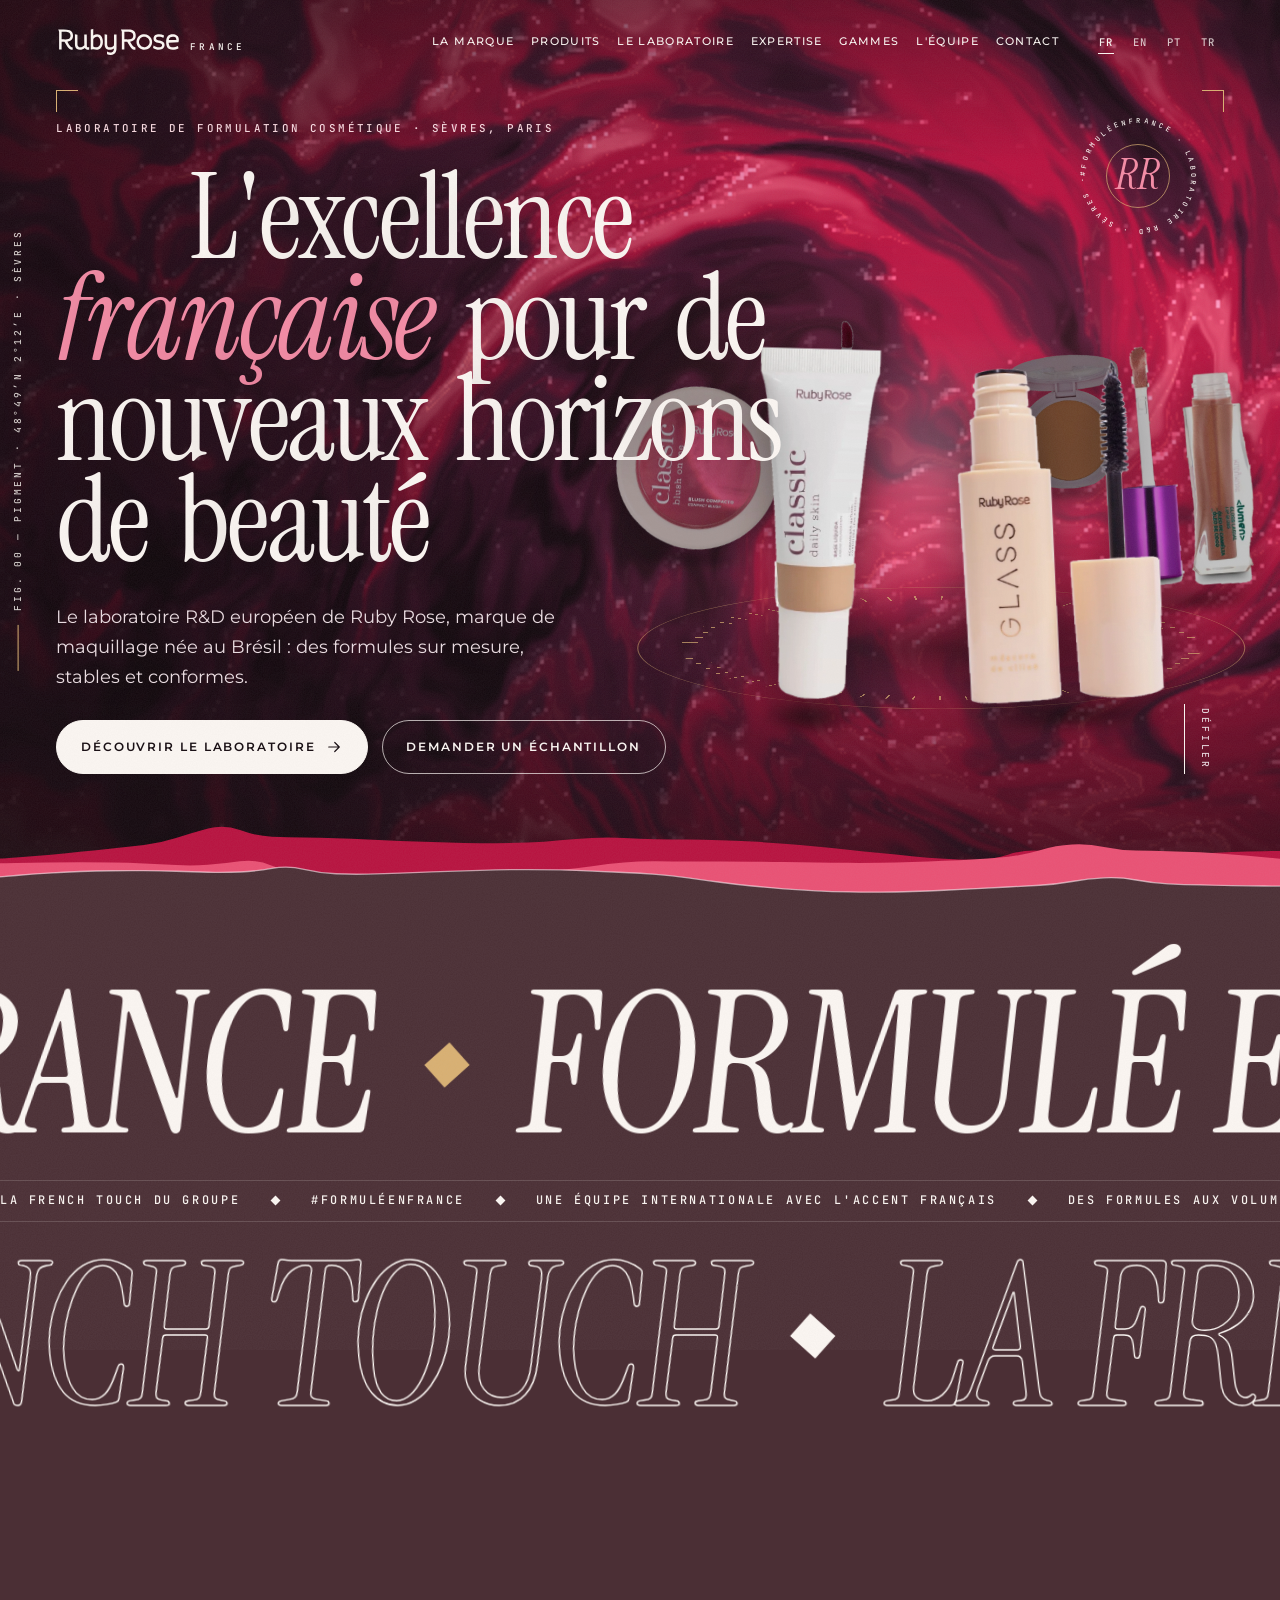
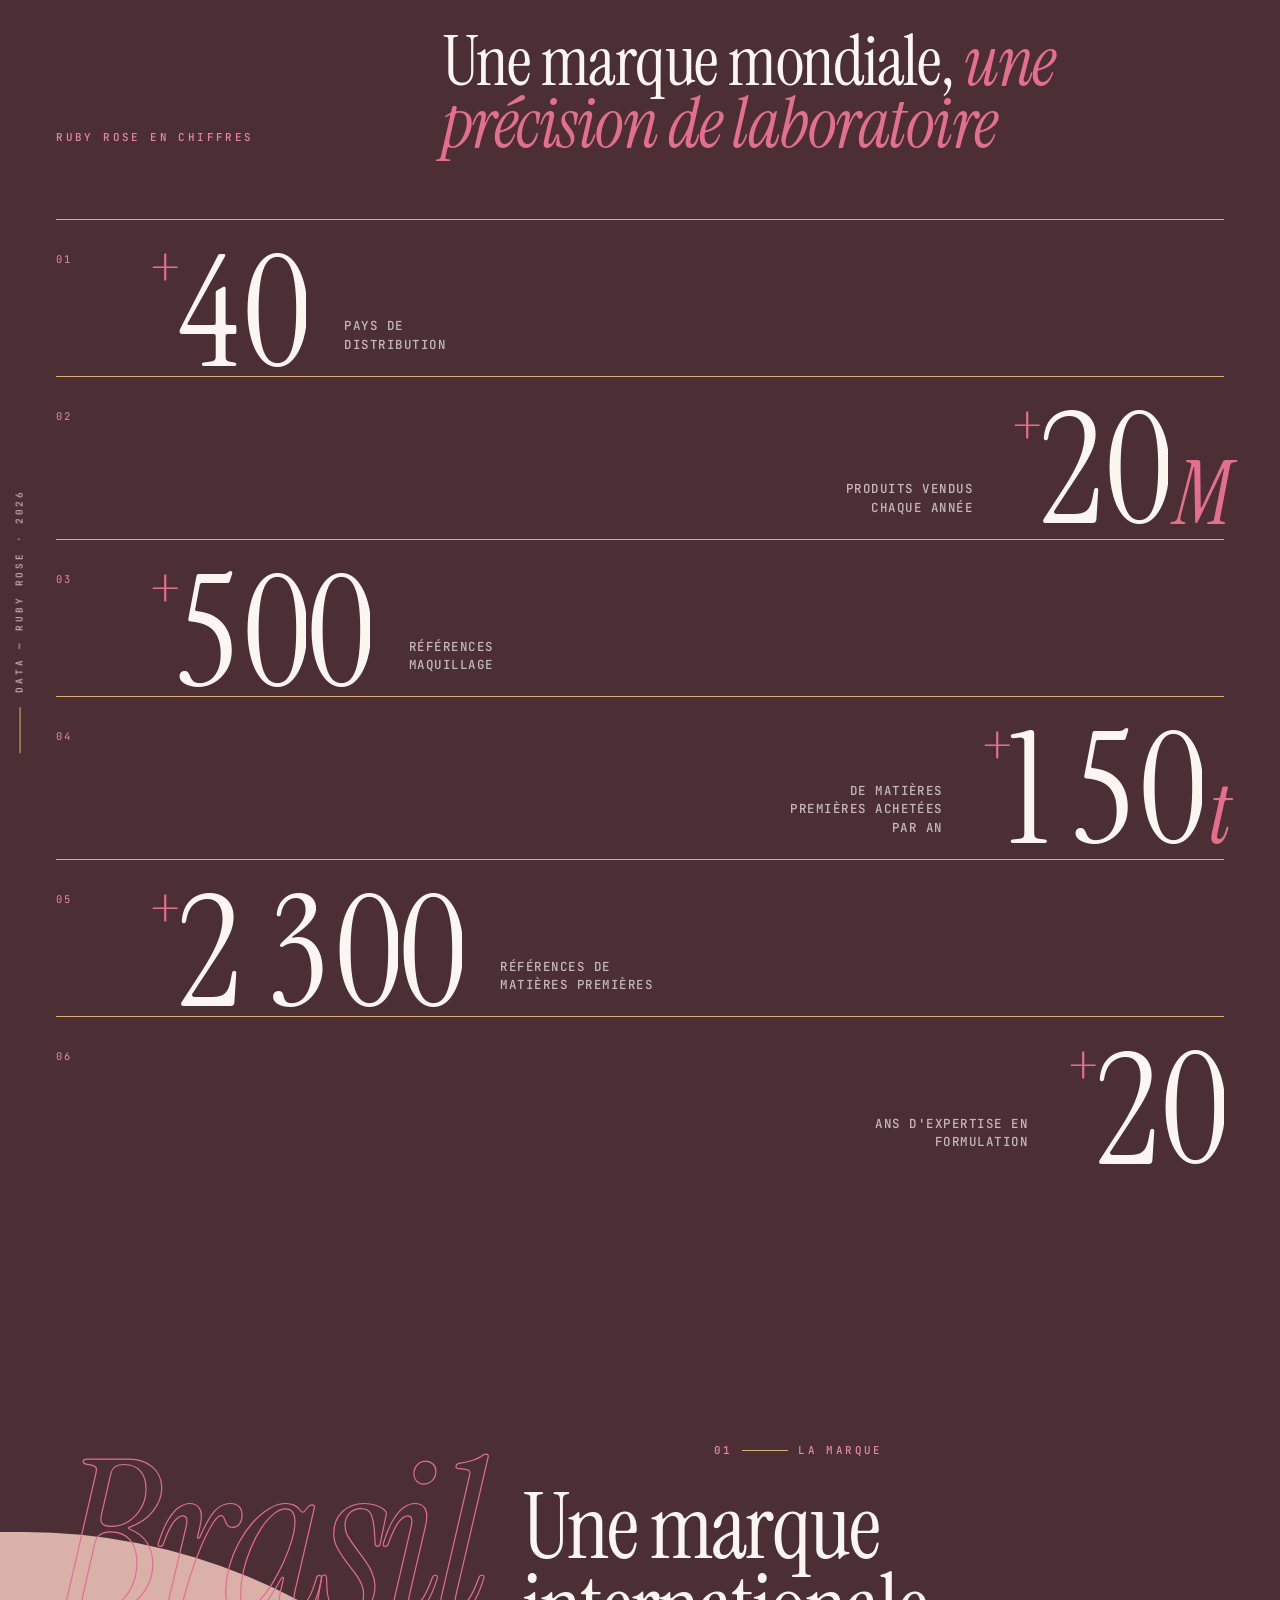
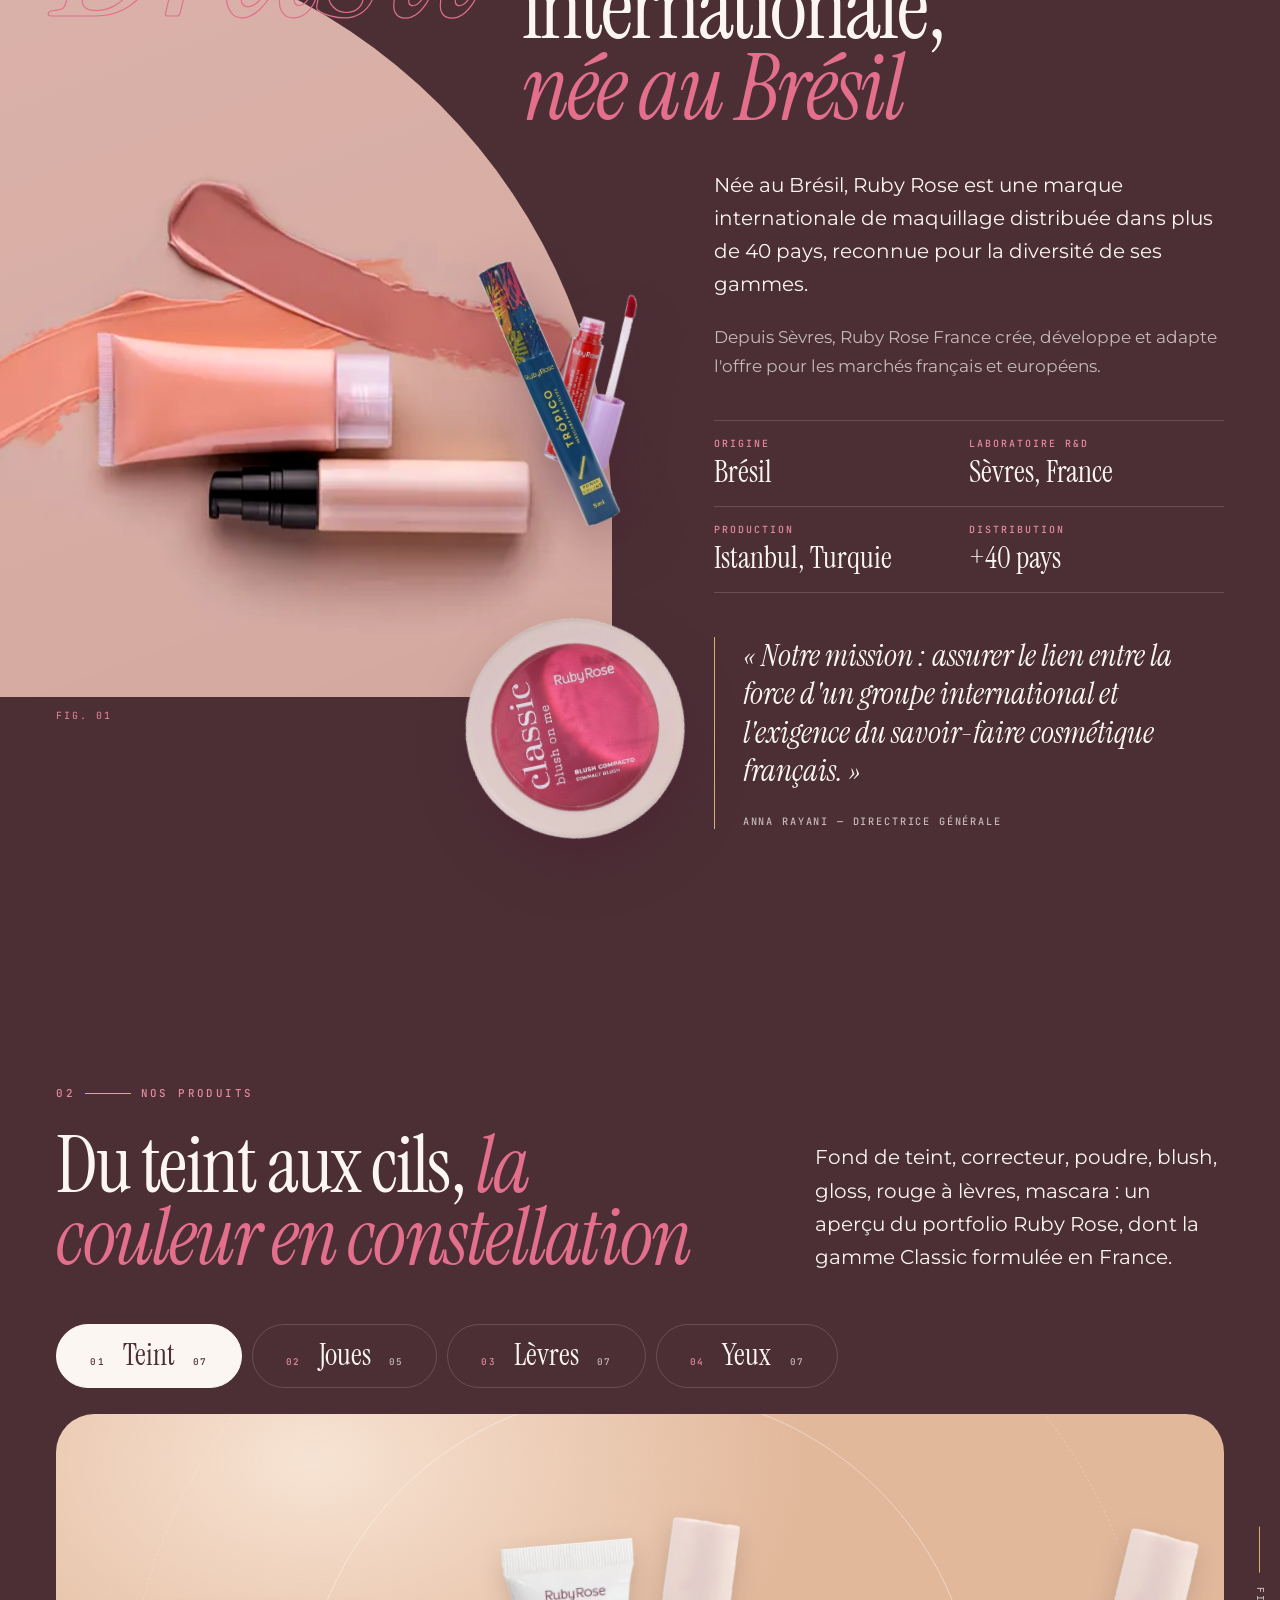
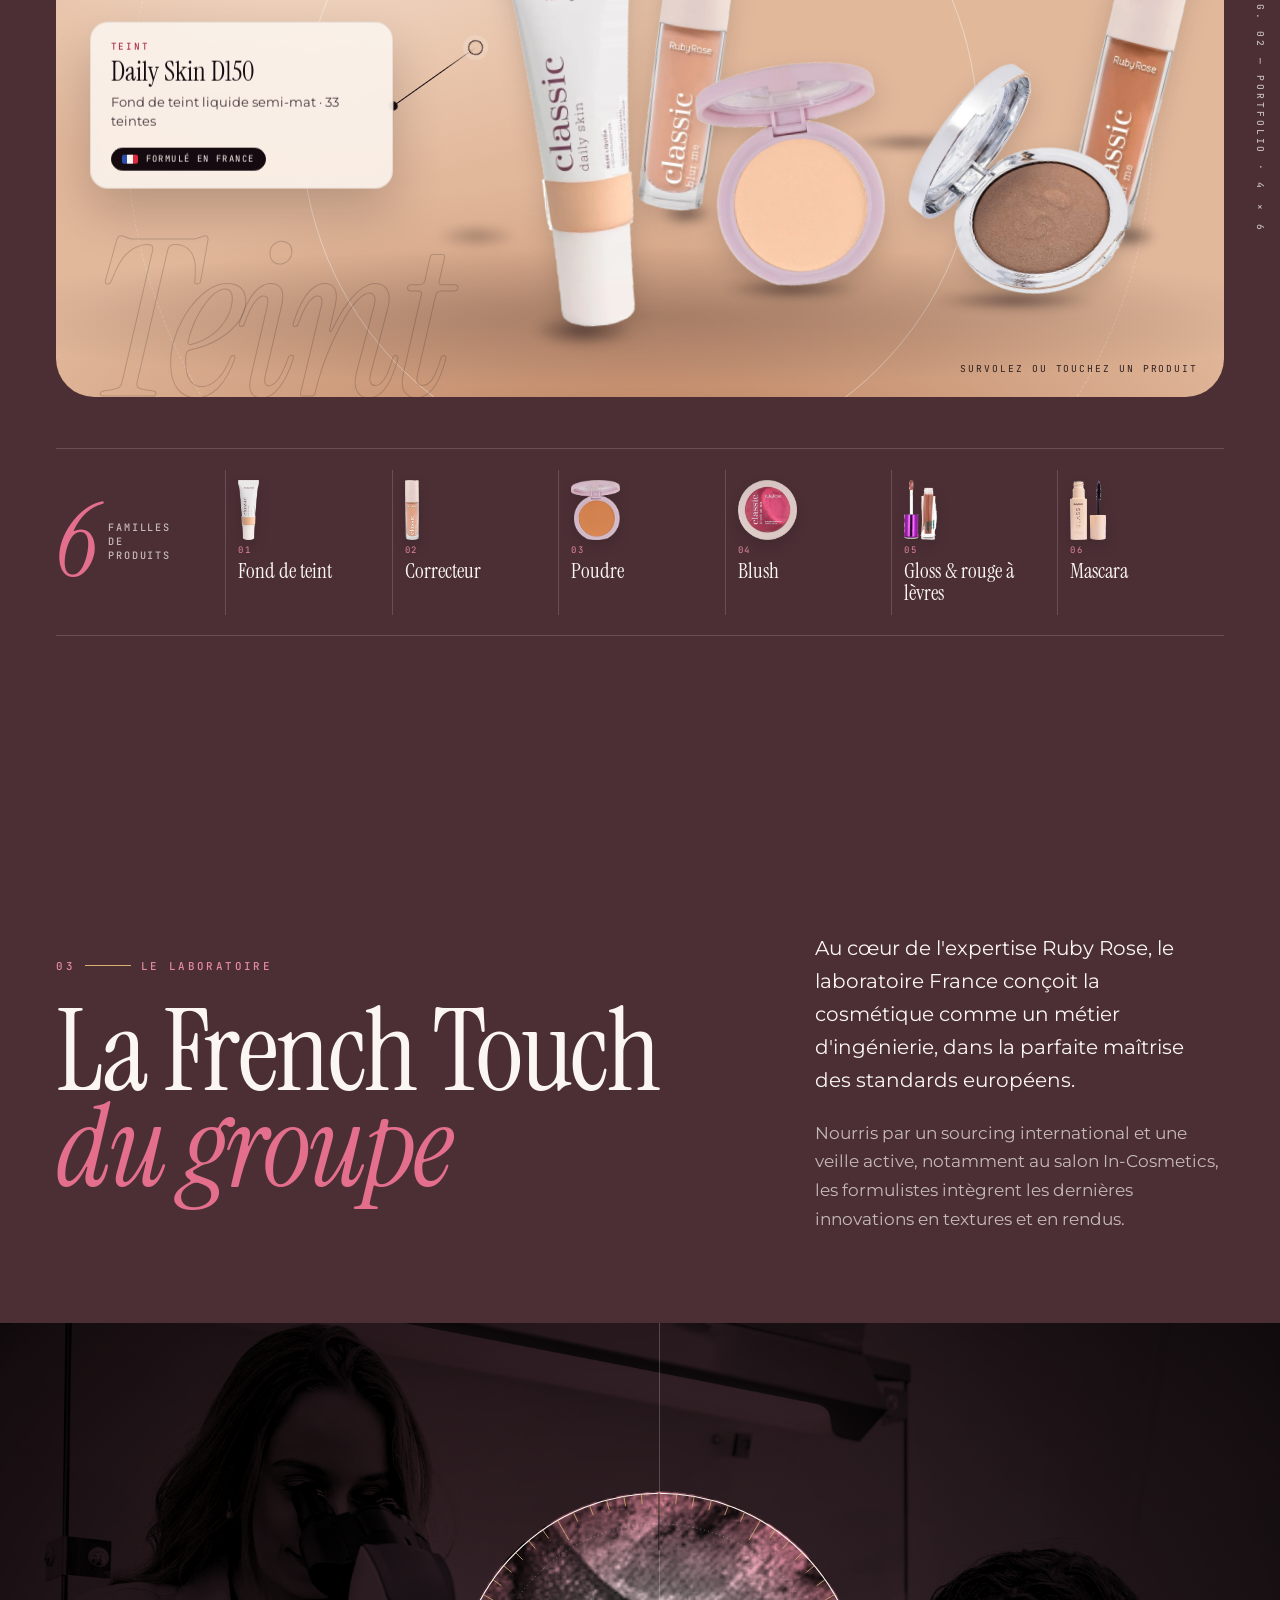
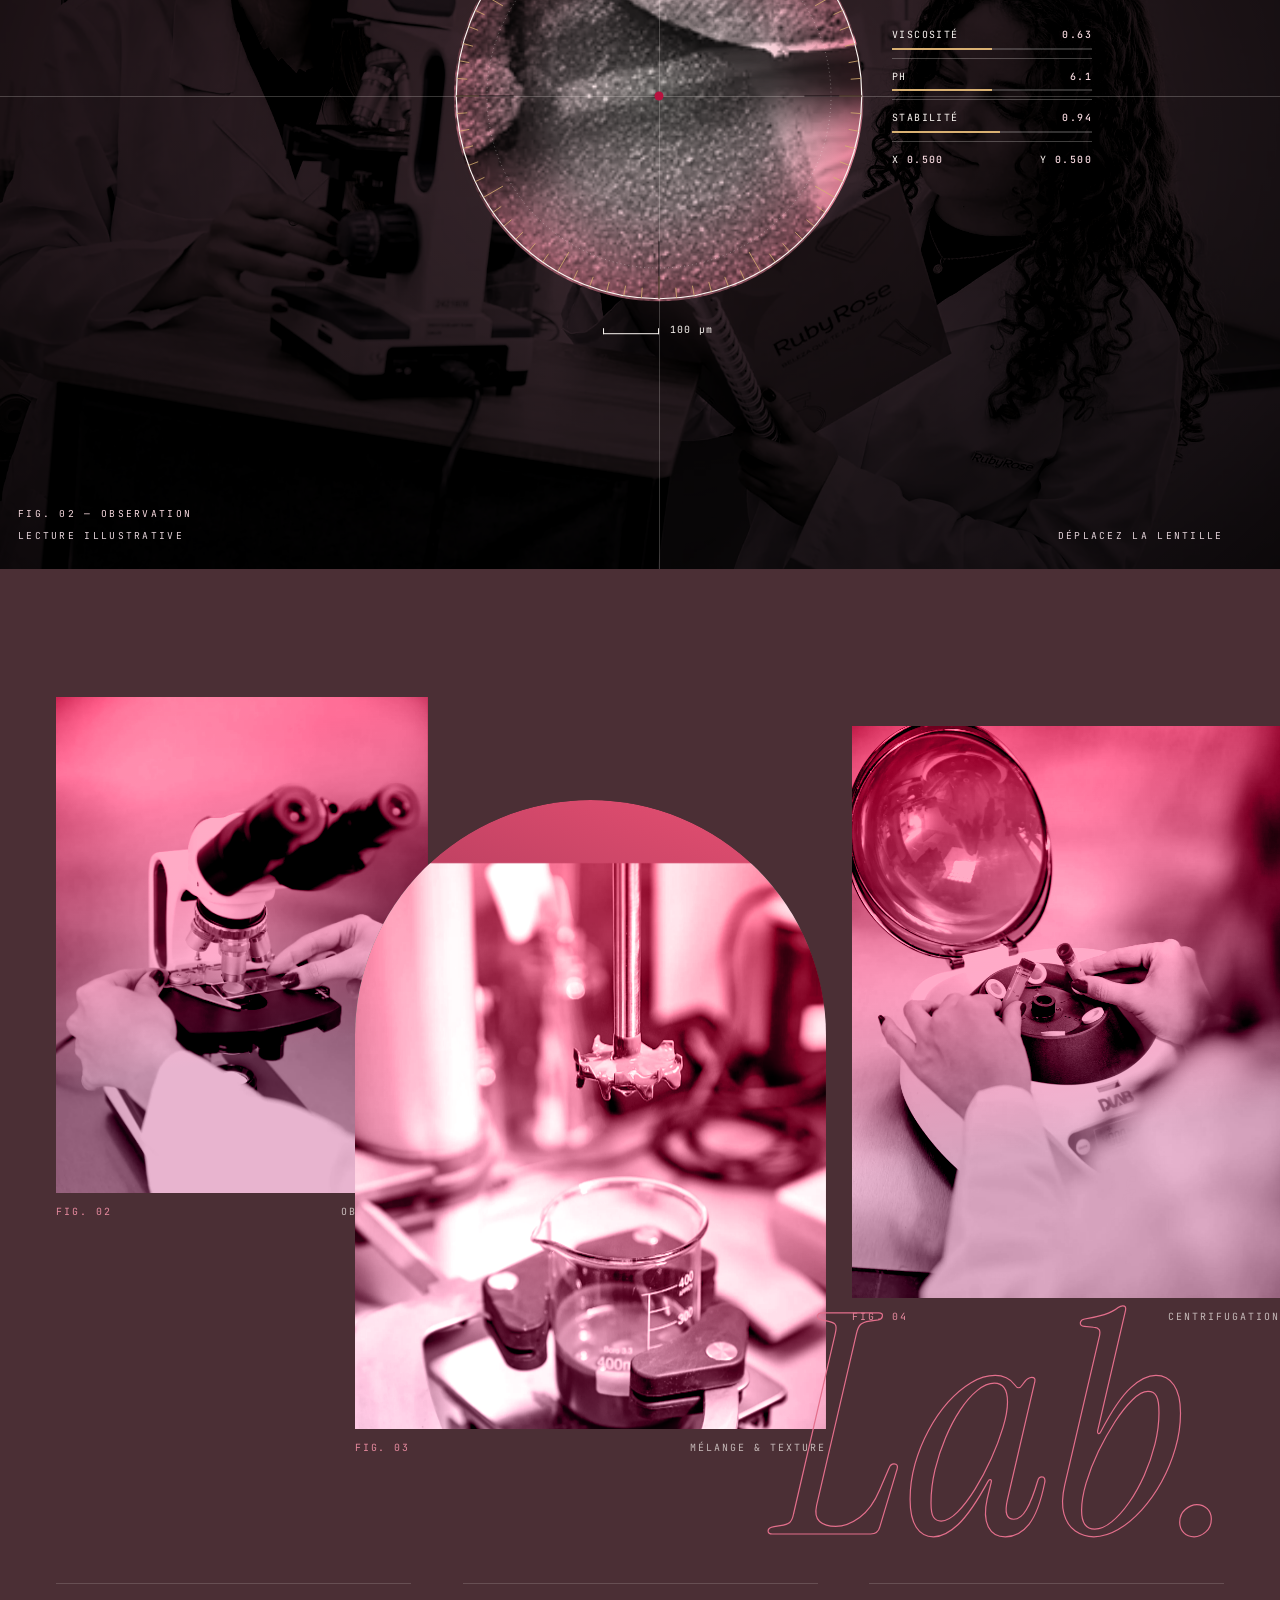
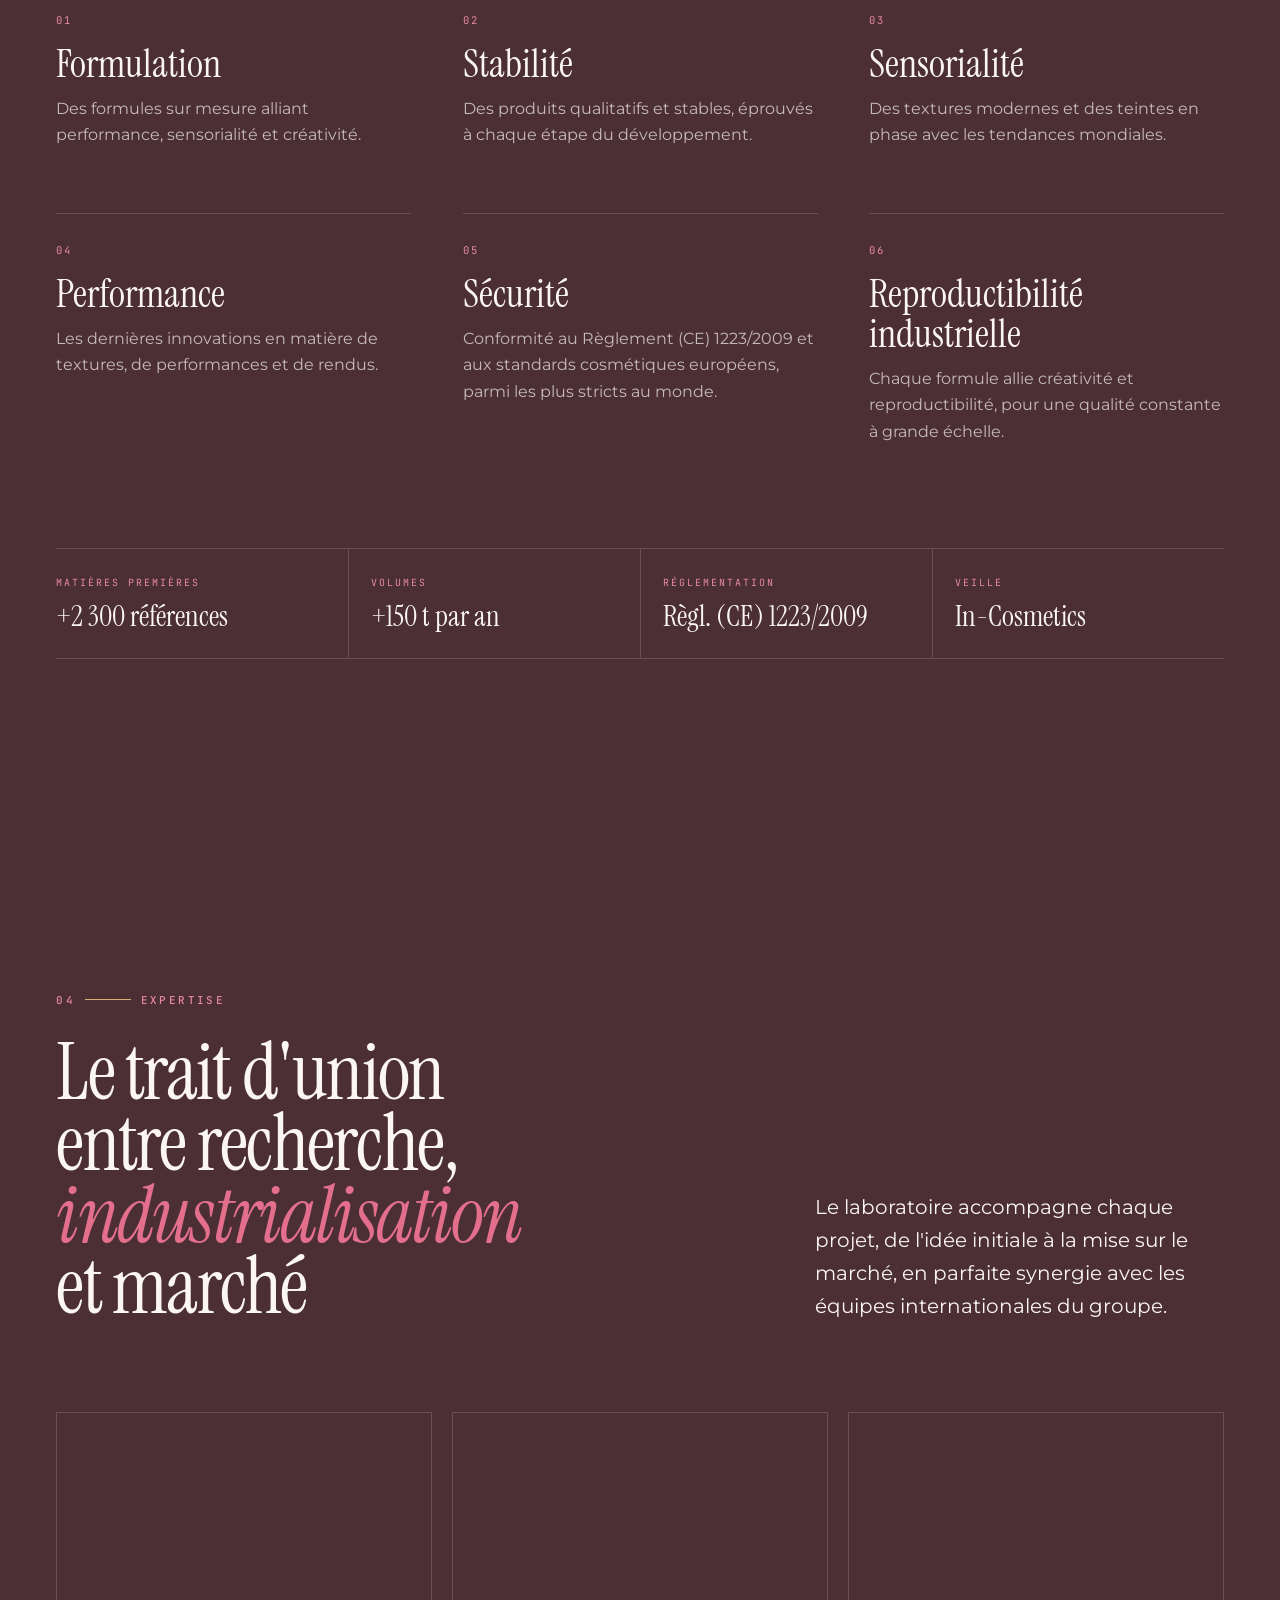
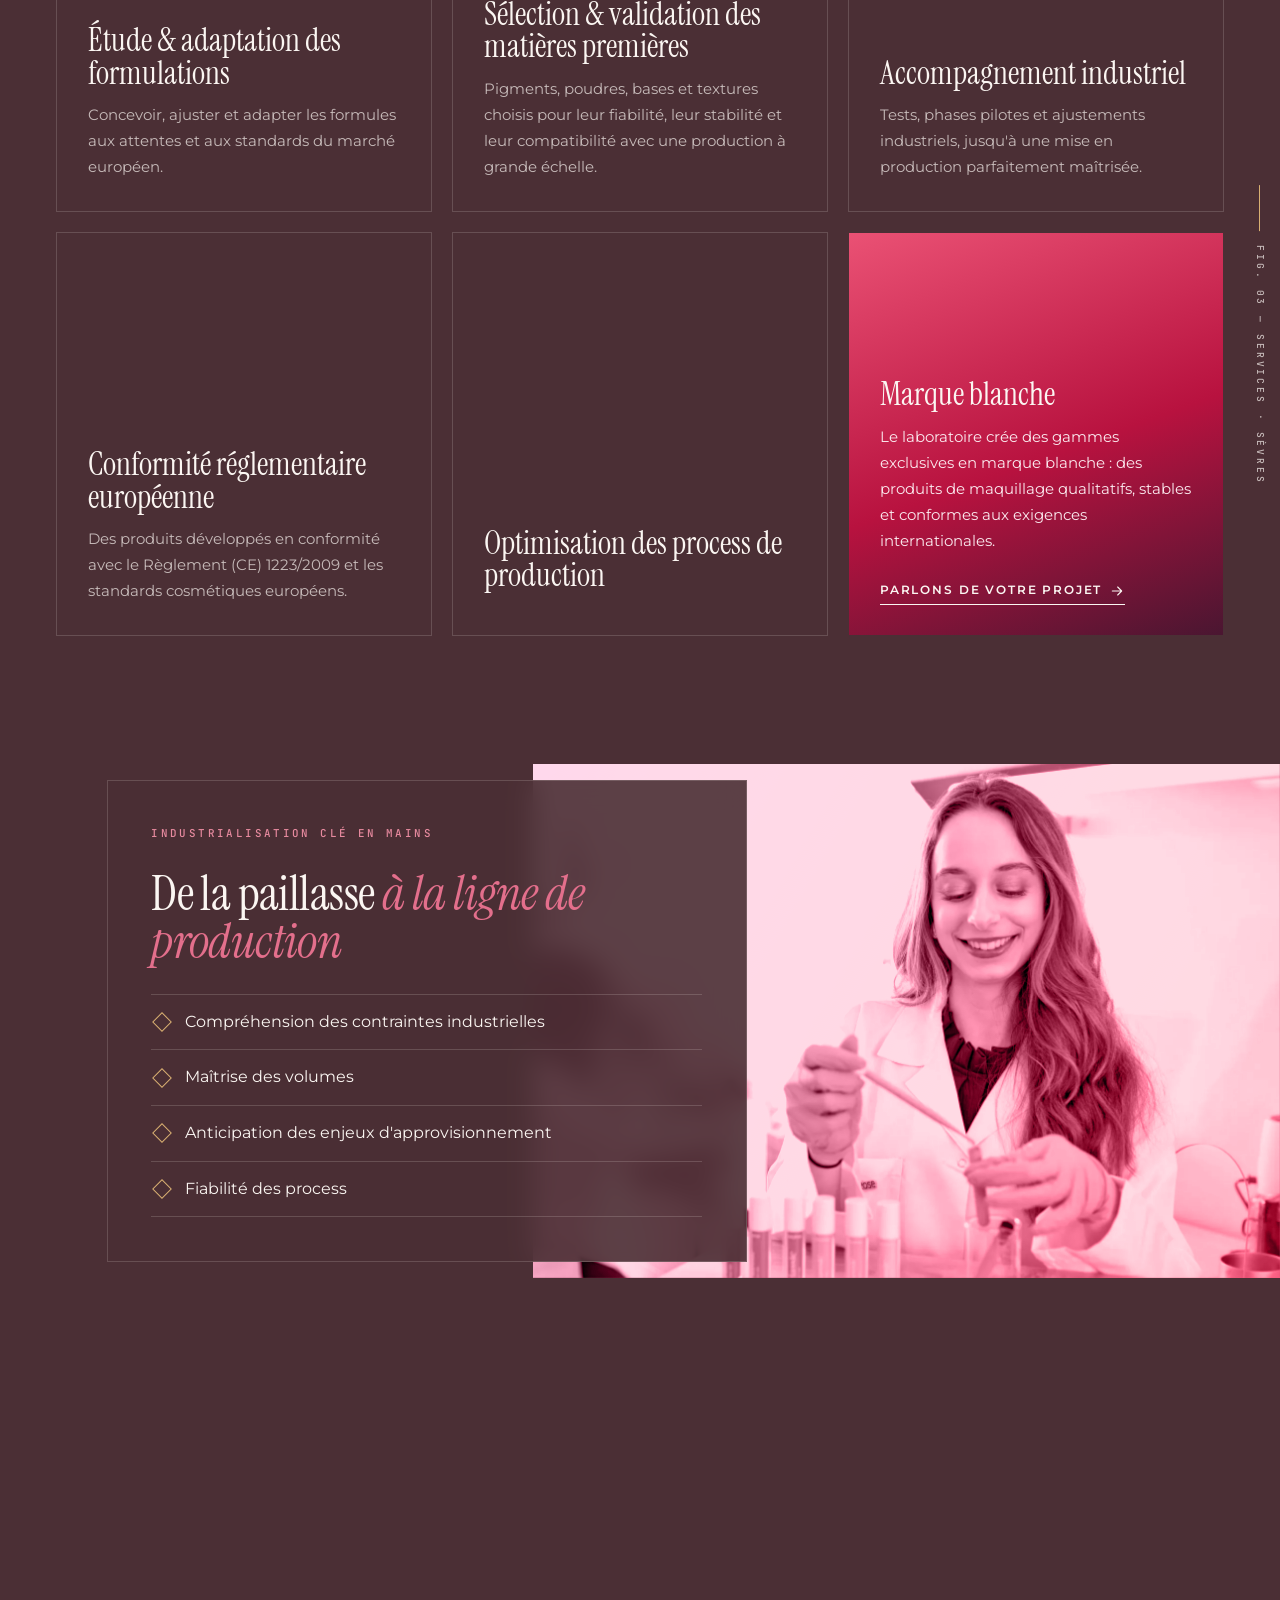
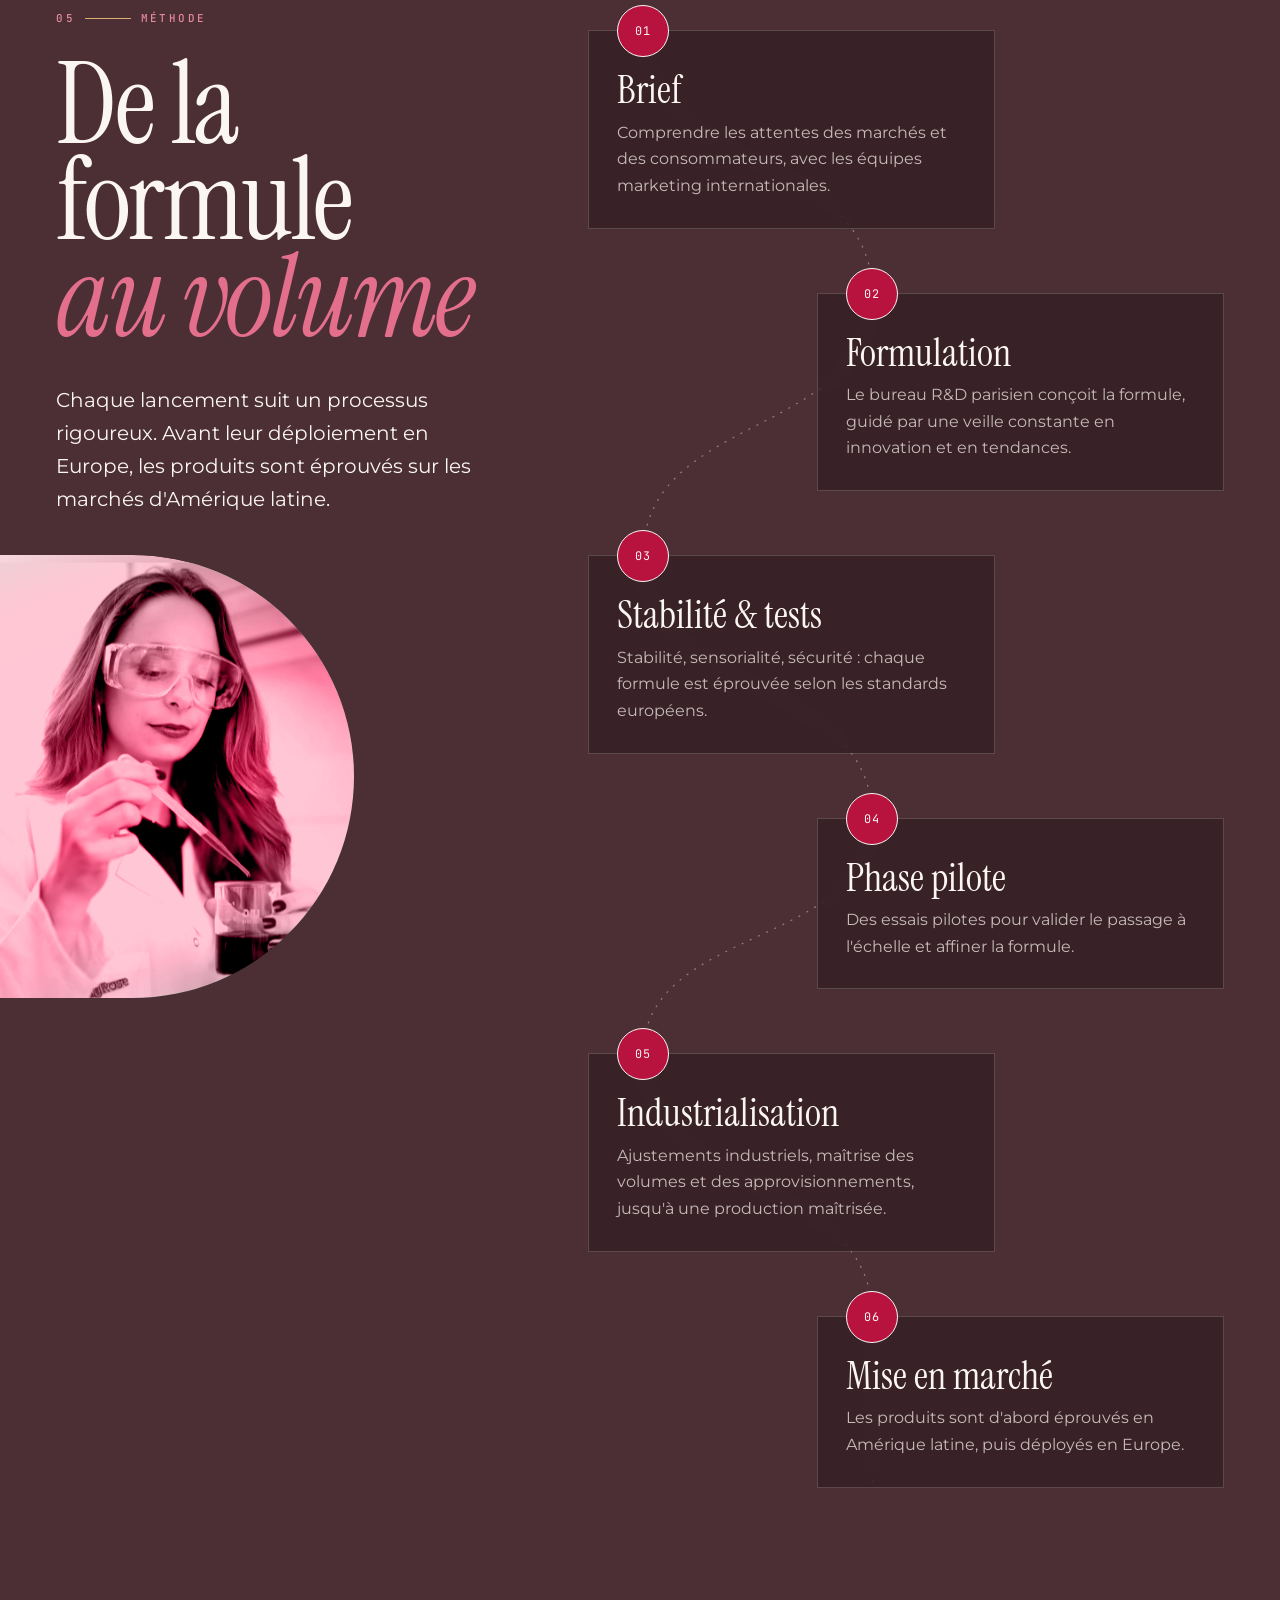
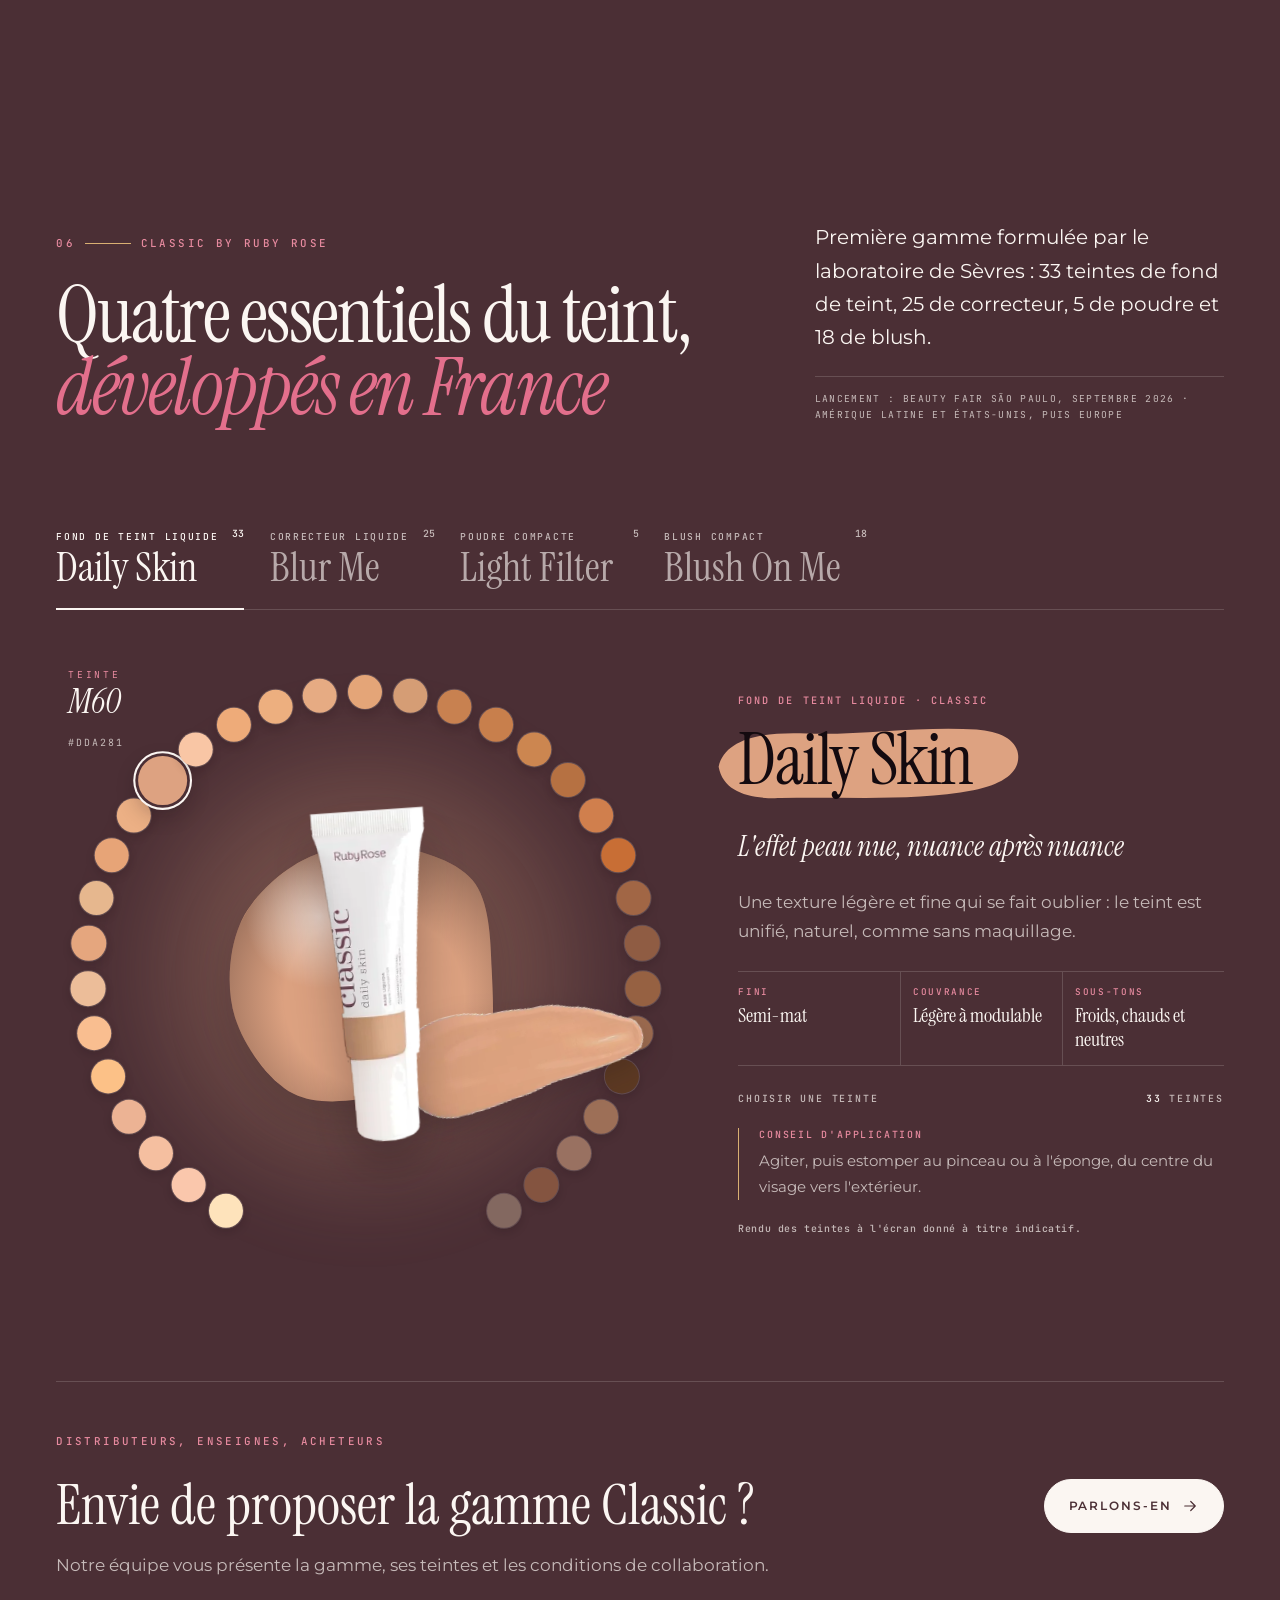
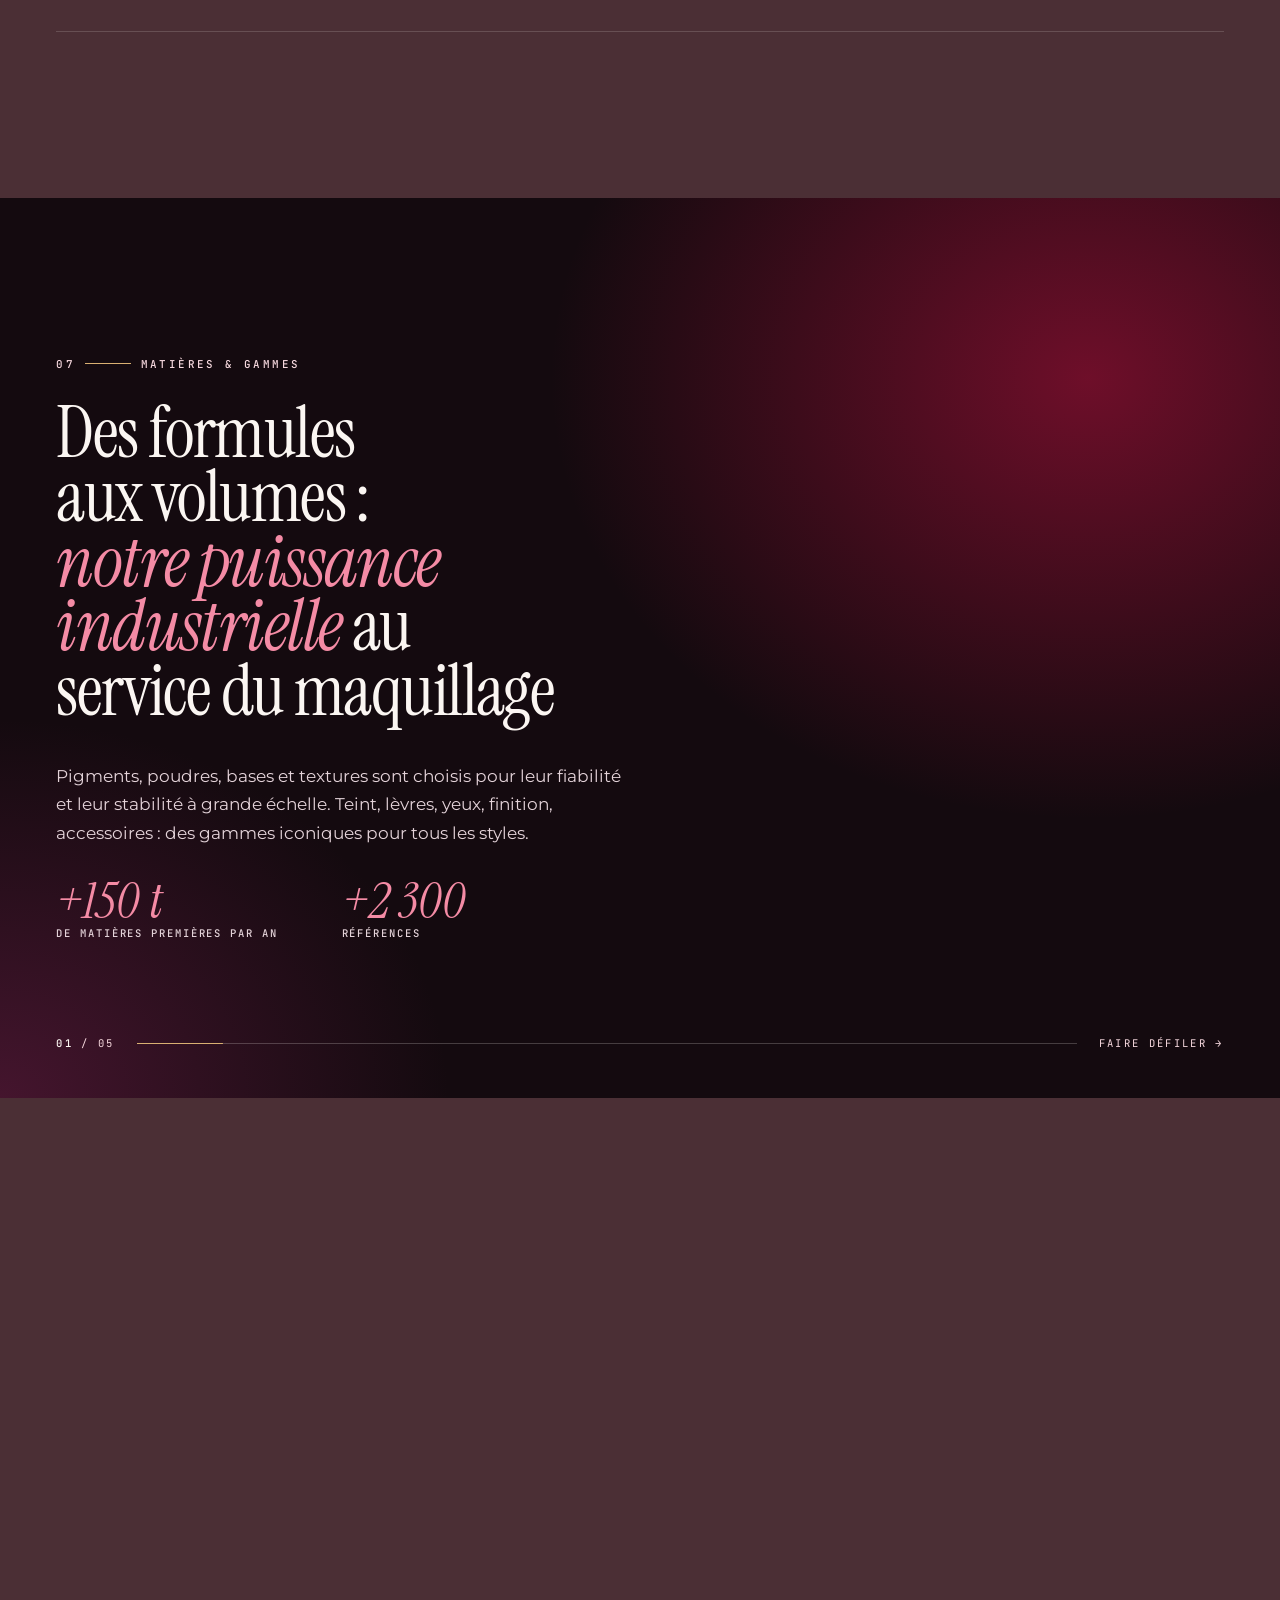
==== commit 714a196a: "Metin düzeltmeleri: süreç optimizasyonu açıklaması kaldırıldı, TR başlık "Fransız dokunuşu" Co-Autho" ====
--- a/rubyrose-site/index.html
+++ b/rubyrose-site/index.html
@@ -361,7 +361,7 @@
       <li class="svc" data-reveal data-tilt><span class="svc__n" aria-hidden="true">02</span><h3 data-i18n="exp.s2t">Sélection &amp; validation des matières premières</h3><p data-i18n="exp.s2">Pigments, poudres, bases et textures choisis pour leur fiabilité, leur stabilité et leur compatibilité avec une production à grande échelle.</p></li>
       <li class="svc" data-reveal data-tilt><span class="svc__n" aria-hidden="true">03</span><h3 data-i18n="exp.s3t">Accompagnement industriel</h3><p data-i18n="exp.s3">Tests, phases pilotes et ajustements industriels, jusqu'à une mise en production parfaitement maîtrisée.</p></li>
       <li class="svc" data-reveal data-tilt><span class="svc__n" aria-hidden="true">04</span><h3 data-i18n="exp.s4t">Conformité réglementaire européenne</h3><p data-i18n="exp.s4">Des produits développés en conformité avec le Règlement (CE) 1223/2009 et les standards cosmétiques européens.</p></li>
-      <li class="svc" data-reveal data-tilt><span class="svc__n" aria-hidden="true">05</span><h3 data-i18n="exp.s5t">Optimisation des process de production</h3><p data-i18n="exp.s5">Une qualité constante, des volumes maîtrisés et une parfaite reproductibilité des formules.</p></li>
+      <li class="svc" data-reveal data-tilt><span class="svc__n" aria-hidden="true">05</span><h3 data-i18n="exp.s5t">Optimisation des process de production</h3><p data-i18n="exp.s5"></p></li>
       <li class="svc svc--accent" data-reveal data-tilt><span class="svc__n" aria-hidden="true">06</span><h3 data-i18n="exp.s6t">Marque blanche</h3><p data-i18n="exp.s6">Le laboratoire crée des gammes exclusives en marque blanche&nbsp;: des produits de maquillage qualitatifs, stables et conformes aux exigences internationales.</p><a class="link" href="#contact"><span data-i18n="exp.s6c">Parlons de votre projet</span><svg class="i" viewBox="0 0 24 24" aria-hidden="true"><path d="M5 12h14M13 6l6 6-6 6"/></svg></a></li>
     </ul>
   </div>
@@ -720,7 +720,7 @@
 </footer>
 
 <script type="application/json" id="i18n">
-{"fr":{"ui.close":"Fermer le menu","cl.shadesOf":"Teintes {p}","err.req":"Ce champ est obligatoire.","err.email":"Merci d'indiquer une adresse e-mail valide.","err.rgpd":"Merci d'accepter les conditions d'utilisation de vos données.","cur.view":"Voir","cur.drag":"Glisser","cur.pick":"Choisir","pc.tag.fr":"Formulé en France","pc.tag.pf":"Portfolio Ruby Rose","pd.daily":"Fond de teint liquide semi-mat · 33 teintes","pd.blur":"Correcteur liquide effet flou · 25 teintes","pd.light":"Poudre compacte mate et veloutée · 5 teintes","pd.blushc":"Blush compact, finis mats et irisés · 18 teintes","pd.glasspd":"Poudre compacte de la gamme Glass","pd.baked":"Poudre cuite de la gamme Blow","pd.hl":"Enlumineur cuit de la gamme Blow","pd.brush":"Pinceau poudre & fond de teint · Glass","pd.lumen":"Gloss à lèvres de la ligne Wonder","pd.glossier":"Gloss à lèvres de la gamme Blow","pd.mood":"Rouge à lèvres liquide","pd.ct":"Rouge à lèvres liquide de la gamme Blow","pd.mglass":"Mascara de la gamme Glass","pd.tropico":"Mascara Power Volume","pd.feels":"Mascara de la ligne Feels","pd.curve":"Mascara volume & courbe · Eye Styler","pd.length":"Mascara longueur & définition · Eye Styler","pd.cat":"Mascara effet cat eye · Eye Styler"},"en":{"meta.title":"Ruby Rose France — Cosmetic formulation laboratory in Sèvres","meta.desc":"Ruby Rose France, the cosmetic formulation R&D laboratory of the international Ruby Rose brand, in Sèvres (Paris). Formulated in France, compliant with Regulation (EC) 1223/2009.","ui.skip":"Skip to content","ui.home":"Ruby Rose France — home","ui.mainnav":"Main navigation","ui.lang":"Language","ui.open":"Open menu","ui.close":"Close menu","ui.footnav":"Footer","nav.brand":"The brand","nav.lab":"The laboratory","nav.expertise":"Expertise","nav.ranges":"Ranges","nav.team":"The team","nav.contact":"Contact","nav.cta":"Request a sample","hero.eyebrow":"Cosmetic formulation laboratory · Sèvres, Paris","hero.title":"French <em>excellence<\/em> for new horizons in beauty","hero.lead":"The European R&amp;D laboratory of Ruby Rose, the makeup brand born in Brazil: bespoke, stable and compliant formulas.","hero.cta1":"Discover the laboratory","hero.badge":"#FormuléEnFrance · R&amp;D laboratory · Sèvres · ","hero.scroll":"Scroll","mq.1":"The Group's French Touch","mq.2":"#FormuléEnFrance","mq.3":"An international team with a French accent","mq.4":"From formulas to volumes","mq.5":"European cosmetic standards","fig.eyebrow":"Ruby Rose in figures","fig.title":"A global brand, <em>laboratory precision<\/em>","fig.1":"countries of distribution","fig.2":"products sold every year","fig.3":"makeup references","fig.4":"of raw materials purchased per year","fig.5":"raw-material references","fig.6":"years of formulation expertise","brand.cap":"Complexion textures","brand.eyebrow":"The brand","brand.title":"An international brand, <em>born in Brazil<\/em>","brand.p1":"Born in Brazil, Ruby Rose is an international makeup brand sold in more than 40 countries, known for the diversity of its ranges.","brand.p2":"From Sèvres, Ruby Rose France creates, develops and adapts the offer for the French and European markets.","brand.f1t":"Origin","brand.f1":"Brazil","brand.f2t":"R&amp;D laboratory","brand.f2":"Sèvres, France","brand.f3t":"Production","brand.f3":"Istanbul, Türkiye","brand.f4t":"Distribution","brand.f4":"40+ countries","brand.quote":"“Our mission: to bridge the strength of an international group and the high standards of French cosmetic know-how.”","team.anna.role":"Managing Director","lab.eyebrow":"The laboratory","lab.title":"The Group's <em>French Touch<\/em>","lab.lead":"At the heart of Ruby Rose's expertise, the French laboratory approaches cosmetics as true engineering, with full command of European standards.","lab.p":"Fuelled by international sourcing and active monitoring, notably at In-Cosmetics, our formulators bring in the latest innovations in textures and finishes.","lab.c1":"Observation","lab.c2":"Mixing &amp; texture","lab.c3":"Centrifugation","lab.p1t":"Formulation","lab.p1":"Bespoke formulas combining performance, sensoriality and creativity.","lab.p2t":"Stability","lab.p2":"High-quality, stable products, proven at every stage of development.","lab.p3t":"Sensoriality","lab.p3":"Modern textures and shades in tune with global trends.","lab.p4t":"Performance","lab.p4":"The latest innovations in textures, performance and finishes.","lab.p5t":"Safety","lab.p5":"Compliance with Regulation (EC) 1223/2009 and European cosmetic standards, among the strictest in the world.","lab.p6t":"Industrial reproducibility","lab.p6":"Every formula pairs creativity with reproducibility, for consistent quality at scale.","lab.d1t":"Raw materials","lab.d1":"2,300+ references","lab.d2t":"Volumes","lab.d2":"150+ t per year","lab.d3t":"Regulation","lab.d3":"Reg. (EC) 1223/2009","lab.d4t":"Monitoring","lab.d4":"In-Cosmetics","exp.eyebrow":"Expertise","exp.title":"The link between research, <em>industrialisation<\/em> and market","exp.lead":"The laboratory supports every project from the initial idea to market launch, in close synergy with the Group's international teams.","exp.s1t":"Formulation study &amp; adaptation","exp.s1":"Designing, fine-tuning and adapting formulas to the expectations and standards of the European market.","exp.s2t":"Raw-material selection &amp; validation","exp.s2":"Pigments, powders, bases and textures chosen for their reliability, their stability and their compatibility with large-scale production.","exp.s3t":"Industrial support","exp.s3":"Tests, pilot phases and industrial adjustments, all the way to fully controlled production.","exp.s4t":"European regulatory compliance","exp.s4":"Products developed in compliance with Regulation (EC) 1223/2009 and European cosmetic standards.","exp.s5t":"Production process optimisation","exp.s5":"Consistent quality, controlled volumes and perfectly reproducible formulas.","exp.s6t":"Private label","exp.s6":"The laboratory creates exclusive private-label ranges: high-quality, stable makeup products that meet international requirements.","exp.s6c":"Let's discuss your project","exp.tk.eyebrow":"Turnkey industrialisation","exp.tk.title":"From the lab bench <em>to the production line<\/em>","exp.tk.1":"Understanding of industrial constraints","exp.tk.2":"Control of volumes","exp.tk.3":"Anticipation of supply challenges","exp.tk.4":"Reliable processes","proc.eyebrow":"Method","proc.title":"From formula <em>to volume<\/em>","proc.lead":"Every launch follows a rigorous process. Before being rolled out in Europe, products are proven on Latin American markets.","proc.1t":"Brief","proc.1":"Understanding market and consumer expectations, together with the international marketing teams.","proc.2t":"Formulation","proc.2":"The Paris R&amp;D office designs the formula, guided by constant monitoring of innovation and trends.","proc.3t":"Stability &amp; testing","proc.3":"Stability, sensoriality, safety: every formula is tested against European standards.","proc.4t":"Pilot phase","proc.4":"Pilot runs to validate scale-up and refine the formula.","proc.5t":"Industrialisation","proc.5":"Industrial adjustments and control of volumes and supply, through to fully controlled production.","proc.6t":"Market launch","proc.6":"Products are first proven in Latin America, then rolled out in Europe.","cl.eyebrow":"CLASSIC by Ruby Rose","cl.title":"Four complexion essentials, <em>developed in France<\/em>","cl.lead":"The first range formulated by the Sèvres laboratory: 33 foundation shades, 25 concealers, 5 powders and 18 blushes.","cl.launch":"Launch: Beauty Fair São Paulo, September 2026 · Latin America and the United States, then Europe","cl.tabs":"Products in the Classic range","cl.daily.type":"Liquid foundation","cl.blur.type":"Liquid concealer","cl.light.type":"Pressed powder","cl.blush.type":"Pressed blush","cl.shade":"Shade","cl.shadesOf":"Shades of {p}","cl.daily.tag":"The bare-skin effect, shade after shade","cl.daily.desc":"A light, fine texture you soon forget: the complexion looks even and natural, as if bare.","cl.k.finish":"Finish","cl.daily.s1":"Semi-matte","cl.k.cover":"Coverage","cl.daily.s2":"Light to buildable","cl.k.under":"Undertones","cl.daily.s3":"Cool, warm and neutral","cl.choose":"Choose a shade","cl.shades":"shades","cl.tip":"How to apply","cl.daily.tip":"Shake, then blend with a brush or sponge from the centre of the face outwards.","cl.blur.tag":"Corrects, blurs, disappears","cl.blur.desc":"Semi-matte finish, buildable coverage: its blurring effect softens fine lines and pores without creasing.","cl.k.effect":"Effect","cl.blur.s1":"Blurring","cl.k.lines":"Fine lines","cl.blur.s2":"No creasing","cl.k.use":"Use","cl.blur.s3":"Corrects, brightens, sculpts","cl.blur.tip":"Apply where you want to correct, brighten or contour, then tap until blended.","cl.light.tag":"The second-skin finish","cl.light.desc":"A light, velvety texture; its matte finish controls shine without weighing down or settling.","cl.light.s1":"Matte","cl.k.texture":"Texture","cl.light.s2":"Velvety","cl.light.s3":"Second skin","cl.light.tip":"Apply all over the face with a brush or sponge until the desired effect is achieved.","cl.blush.tag":"From nude to cherry, a made-to-measure healthy glow","cl.blush.desc":"A soft, silky texture in matte and iridescent finishes, for a natural, velvety healthy glow.","cl.k.finishes":"Finishes","cl.blush.s1":"Matte and iridescent","cl.blush.s2":"Soft and silky","cl.k.result":"Result","cl.blush.s3":"Natural and velvety","cl.blush.tip":"Apply to the cheekbones with a brush, building up gradually to the desired effect.","cl.note":"On-screen shade rendering is for illustration only.","cl.cta.eyebrow":"Distributors, retailers, buyers","cl.cta.title":"Interested in offering the Classic range?","cl.cta.text":"Our team will present the range, its shades and the terms of collaboration.","cl.cta.btn":"Let's talk","rg.eyebrow":"Materials &amp; ranges","rg.title":"From formulas to volumes: <em>our industrial strength<\/em> at the service of makeup","rg.hint":"Scroll","rg.aria":"Ruby Rose ranges","rg.lead":"Pigments, powders, bases and textures are chosen for their reliability and stability at scale. Complexion, lips, eyes, finishing, accessories: iconic ranges for every style.","rg.s1":"of raw materials per year","rg.s2":"references","rg.range":"Range","rg.collab":"Brow collaboration","rg.outro":"Our presence in France is being built step by step, adapting ranges and standards to the European market.","team.eyebrow":"The team","team.title":"An international team <em>with a French accent<\/em>","team.lead":"Founded by Anna Rayani, with over 20 years of experience, the laboratory brings together chemists, formulators and technicians from Brazil, France and beyond.","team.anna.word":"Vision","team.anna.bio":"Chosen by the Group to lead this innovation hub, Anna connects vision and execution.","team.anna.quote":"“Build for the long term and stay true to your vision.”","team.qa":"Questions &amp; answers","team.q.pride":"Your proudest achievement?","team.anna.a1":"Building the right teams, in France and in Türkiye, and seeing our first collection come to life in production.","team.q.ritual":"A work ritual?","team.anna.a2":"Reviewing priorities every morning to keep an overall view of all projects.","team.q.quality":"An essential quality?","team.anna.a3":"Perseverance.","team.lina.word":"Demanding","team.lina.bio":"With a master's in chemistry, Lina joined the laboratory as soon as it opened.","team.lina.quote":"“Creation &amp; innovation, an intuitive alchemy.”","team.q.likes":"What do you enjoy most?","team.lina.a1":"The variety of the work, the multicultural exchanges, the creativity and the diversity of formulations.","team.q.advice":"Advice you wish you'd had sooner?","team.lina.a2":"Don't wait until you feel ready to start: you learn by doing!","team.lina.a3":"Organisation.","team.dan.word":"Methodical","team.dan.bio":"With a dual French-Brazilian background in chemical processes and cosmetology, Danielle joined Ruby Rose in February 2025.","team.dan.quote":"“Team spirit in the service of well-being.”","team.dan.a1":"Validating several textures for production, in just one year.","team.dan.a2":"Logging formulation observations and following up on stability tests.","team.dan.a3":"Stay at the heart of trends!","team.cap":"The Sèvres laboratory","vis.eyebrow":"Vision","vis.title":"A long-term vision, <em>structured and ambitious<\/em>","vis.lead":"The ambition: to make Ruby Rose France a strategic hub for research, formulation and industrialisation in Europe.","vis.br":"Brazil","vis.1t":"Distribution hub","vis.1":"A strong foothold in Latin America, close to local marketing teams and consumer expectations.","vis.2t":"R&amp;D laboratory · New site under study","vis.2":"A factory on the outskirts of Paris to formulate, manufacture and ship from France, supporting the European launch.","vis.tr":"Türkiye","vis.3t":"Manufacturing unit","vis.3":"Located in the Trakya Free Zone: industrial optimisation and centralised raw-material purchasing.","vis.quote":"“My goal is to build an ecosystem where formulation, production and an understanding of international markets move forward together.”","ct.eyebrow":"Contact","ct.title":"We'll <em>get back to you<\/em>","ct.lead":"Are you a supplier, distributor, partner or candidate? Write to us and we will do our best to reply as soon as possible.","ct.addr":"Address","ct.mail":"Email","ct.follow":"Follow","ct.f.last":"Last name","ct.f.first":"First name","ct.f.company":"Company","ct.f.email":"Email","ct.f.phone":"Phone","ct.f.msg":"Message","ct.f.rgpd":"I have read the conditions for the use of my personal data, in accordance with the GDPR.","ct.req":"* Required fields.","ct.privacy":"Privacy policy","ct.send":"Send","ct.ok.eyebrow":"Message ready","ct.ok.title":"Thank you, we'll be in touch very soon.","ct.ok.text":"To complete sending, open your pre-filled message in your email app.","ct.ok.btn":"Open in my email app","ft.claim":"French excellence for new <em>horizons in beauty<\/em>","ft.about":"Cosmetic formulation laboratory of the international Ruby Rose brand. #FormuléEnFrance","ft.legal":"Legal notice","ft.top":"Back to top","err.req":"This field is required.","err.email":"Please enter a valid email address.","err.rgpd":"Please accept the conditions for the use of your data.","kin.1":"Formulated in France","kin.2":"The French Touch","cur.view":"View","cur.drag":"Drag","cur.pick":"Pick","lens.k1":"Viscosity","lens.k2":"pH","lens.k3":"Stability","lens.note":"Illustrative readout","lens.hint":"Move the lens","nav.products":"Products","hero.orbit":"Ruby Rose products in orbit: Daily Skin foundation, Blush On Me, Mood liquid lipstick, Light Filter powder, Lumen gloss and Glass mascara","pc.eyebrow":"Our products","pc.title":"From complexion to lashes, <em>a constellation of colour<\/em>","pc.lead":"Foundation, concealer, powder, blush, gloss, lipstick, mascara: a glimpse of the Ruby Rose portfolio, including the Classic range formulated in France.","pc.tabs":"Product categories","pc.cat.face":"Complexion","pc.cat.cheeks":"Cheeks","pc.cat.lips":"Lips","pc.cat.eyes":"Eyes","pc.hint":"Hover or tap a product","pc.tag.fr":"Formulated in France","pc.tag.pf":"Ruby Rose portfolio","pc.fam":"product families","pc.f1":"Foundation","pc.f2":"Concealer","pc.f3":"Powder","pc.f4":"Blush","pc.f5":"Gloss &amp; lipstick","pc.f6":"Mascara","pd.daily":"Semi-matte liquid foundation · 33 shades","pd.blur":"Blurring liquid concealer · 25 shades","pd.light":"Matte, velvety pressed powder · 5 shades","pd.blushc":"Pressed blush, matte and iridescent finishes · 18 shades","pd.glasspd":"Pressed powder from the Glass range","pd.baked":"Baked powder from the Blow range","pd.hl":"Baked highlighter from the Blow range","pd.brush":"Powder &amp; foundation brush · Glass","pd.lumen":"Lip gloss from the Wonder line","pd.glossier":"Lip gloss from the Blow range","pd.mood":"Liquid lipstick","pd.ct":"Liquid lipstick from the Blow range","pd.mglass":"Mascara from the Glass range","pd.tropico":"Power Volume mascara","pd.feels":"Mascara from the Feels line","pd.curve":"Volume &amp; curl mascara · Eye Styler","pd.length":"Length &amp; definition mascara · Eye Styler","pd.cat":"Cat-eye effect mascara · Eye Styler","rg.blow.alt":"BLOW product composition: Baked Filter powder, The Glossier One gloss, Baked Glowing Rules highlighter and Classic Thing liquid lipstick","alt.tubes":"Nude foundation tubes with swatched textures","alt.glass":"GLASS range products on a marble surface","alt.rosa":"LINHA ROSA stick products","alt.nat":"Brow Boss eyebrow gel from the Natalia Beauty collaboration","alt.pop":"POP STAR range textures","alt.lens":"Formulators at the microscope taking notes in the Sèvres laboratory","alt.micro":"Formulator examining a sample under the microscope","alt.mixer":"Laboratory mixer preparing a pink texture","alt.centri":"Preparing samples in a centrifuge","alt.shades":"Formulator comparing foundation shades in bottles","alt.pipette":"Formulator measuring a solution with a pipette","alt.anna":"Anna Rayani, Managing Director, in the Sèvres laboratory","alt.lina":"Portrait of Lina Ben Salem in the laboratory","alt.dan":"Portrait of Danielle Turatto Amin in the laboratory","alt.team":"The R&amp;D team at work in the Sèvres laboratory"},"pt":{"meta.title":"Ruby Rose France — Laboratório de formulação cosmética em Sèvres","meta.desc":"Ruby Rose France, laboratório de P&D em formulação cosmética da marca internacional Ruby Rose, em Sèvres (Paris). Formulado na França, em conformidade com o Regulamento (CE) 1223/2009.","ui.skip":"Ir para o conteúdo","ui.home":"Ruby Rose France — início","ui.mainnav":"Navegação principal","ui.lang":"Idioma","ui.open":"Abrir o menu","ui.close":"Fechar o menu","ui.footnav":"Rodapé","nav.brand":"A marca","nav.lab":"O laboratório","nav.expertise":"Expertise","nav.ranges":"Linhas","nav.team":"A equipe","nav.contact":"Contato","nav.cta":"Solicitar uma amostra","hero.eyebrow":"Laboratório de formulação cosmética · Sèvres, Paris","hero.title":"A excelência <em>francesa<\/em> para novos horizontes da beleza","hero.lead":"O laboratório europeu de P&amp;D da Ruby Rose, marca de maquiagem nascida no Brasil: fórmulas sob medida, estáveis e em conformidade.","hero.cta1":"Conhecer o laboratório","hero.badge":"#FormuléEnFrance · Laboratório de P&amp;D · Sèvres · ","hero.scroll":"Rolar","mq.1":"O French Touch do grupo","mq.2":"#FormuléEnFrance","mq.3":"Uma equipe internacional com sotaque francês","mq.4":"Das fórmulas aos volumes","mq.5":"Padrões cosméticos europeus","fig.eyebrow":"Ruby Rose em números","fig.title":"Uma marca global, <em>com precisão de laboratório<\/em>","fig.1":"países de distribuição","fig.2":"produtos vendidos por ano","fig.3":"referências de maquiagem","fig.4":"de matérias-primas compradas por ano","fig.5":"referências de matérias-primas","fig.6":"anos de expertise em formulação","brand.cap":"Texturas de pele","brand.eyebrow":"A marca","brand.title":"Uma marca internacional, <em>nascida no Brasil<\/em>","brand.p1":"Nascida no Brasil, a Ruby Rose é uma marca internacional de maquiagem distribuída em mais de 40 países, reconhecida pela diversidade de suas linhas.","brand.p2":"De Sèvres, a Ruby Rose France cria, desenvolve e adapta a oferta para os mercados francês e europeu.","brand.f1t":"Origem","brand.f1":"Brasil","brand.f2t":"Laboratório de P&amp;D","brand.f2":"Sèvres, França","brand.f3t":"Produção","brand.f3":"Istambul, Turquia","brand.f4t":"Distribuição","brand.f4":"+40 países","brand.quote":"“Nossa missão: unir a força de um grupo internacional à exigência do savoir-faire cosmético francês.”","team.anna.role":"Diretora-geral","lab.eyebrow":"O laboratório","lab.title":"O French Touch <em>do grupo<\/em>","lab.lead":"No coração da expertise Ruby Rose, o laboratório francês concebe a cosmética como uma verdadeira engenharia, com pleno domínio dos padrões europeus.","lab.p":"Com sourcing internacional e monitoramento ativo, especialmente na feira In-Cosmetics, os formuladores incorporam as últimas inovações em texturas e acabamentos.","lab.c1":"Observação","lab.c2":"Mistura &amp; textura","lab.c3":"Centrifugação","lab.p1t":"Formulação","lab.p1":"Fórmulas sob medida que unem desempenho, sensorialidade e criatividade.","lab.p2t":"Estabilidade","lab.p2":"Produtos de qualidade e estáveis, comprovados em cada etapa do desenvolvimento.","lab.p3t":"Sensorialidade","lab.p3":"Texturas modernas e tons alinhados às tendências mundiais.","lab.p4t":"Desempenho","lab.p4":"As últimas inovações em texturas, desempenho e acabamentos.","lab.p5t":"Segurança","lab.p5":"Conformidade com o Regulamento (CE) 1223/2009 e com os padrões cosméticos europeus, entre os mais rigorosos do mundo.","lab.p6t":"Reprodutibilidade industrial","lab.p6":"Cada fórmula une criatividade e reprodutibilidade, para uma qualidade constante em grande escala.","lab.d1t":"Matérias-primas","lab.d1":"+2.300 referências","lab.d2t":"Volumes","lab.d2":"+150 t por ano","lab.d3t":"Regulamentação","lab.d3":"Reg. (CE) 1223/2009","lab.d4t":"Monitoramento","lab.d4":"In-Cosmetics","exp.eyebrow":"Expertise","exp.title":"A ponte entre pesquisa, <em>industrialização<\/em> e mercado","exp.lead":"O laboratório acompanha cada projeto, da ideia inicial ao lançamento no mercado, em perfeita sinergia com as equipes internacionais do grupo.","exp.s1t":"Estudo &amp; adaptação das formulações","exp.s1":"Conceber, ajustar e adaptar as fórmulas às expectativas e aos padrões do mercado europeu.","exp.s2t":"Seleção &amp; validação de matérias-primas","exp.s2":"Pigmentos, pós, bases e texturas escolhidos por sua confiabilidade, estabilidade e compatibilidade com a produção em grande escala.","exp.s3t":"Acompanhamento industrial","exp.s3":"Testes, fases-piloto e ajustes industriais, até uma produção totalmente controlada.","exp.s4t":"Conformidade regulatória europeia","exp.s4":"Produtos desenvolvidos em conformidade com o Regulamento (CE) 1223/2009 e os padrões cosméticos europeus.","exp.s5t":"Otimização dos processos de produção","exp.s5":"Qualidade constante, volumes controlados e perfeita reprodutibilidade das fórmulas.","exp.s6t":"Marca própria","exp.s6":"O laboratório cria linhas exclusivas de marca própria: produtos de maquiagem de qualidade, estáveis e em conformidade com as exigências internacionais.","exp.s6c":"Vamos falar do seu projeto","exp.tk.eyebrow":"Industrialização chave na mão","exp.tk.title":"Da bancada <em>à linha de produção<\/em>","exp.tk.1":"Compreensão das restrições industriais","exp.tk.2":"Controle dos volumes","exp.tk.3":"Antecipação dos desafios de abastecimento","exp.tk.4":"Confiabilidade dos processos","proc.eyebrow":"Método","proc.title":"Da fórmula <em>ao volume<\/em>","proc.lead":"Cada lançamento segue um processo rigoroso. Antes de chegar à Europa, os produtos são testados nos mercados da América Latina.","proc.1t":"Briefing","proc.1":"Compreender as expectativas dos mercados e dos consumidores, junto às equipes de marketing internacionais.","proc.2t":"Formulação","proc.2":"O escritório de P&amp;D em Paris concebe a fórmula, guiado por um monitoramento constante de inovações e tendências.","proc.3t":"Estabilidade &amp; testes","proc.3":"Estabilidade, sensorialidade, segurança: cada fórmula é testada segundo os padrões europeus.","proc.4t":"Fase-piloto","proc.4":"Ensaios-piloto para validar o aumento de escala e refinar a fórmula.","proc.5t":"Industrialização","proc.5":"Ajustes industriais, domínio dos volumes e do abastecimento, até uma produção totalmente controlada.","proc.6t":"Lançamento","proc.6":"Os produtos são primeiro comprovados na América Latina e, depois, lançados na Europa.","cl.eyebrow":"CLASSIC by Ruby Rose","cl.title":"Quatro essenciais para a pele, <em>desenvolvidos na França<\/em>","cl.lead":"A primeira linha formulada pelo laboratório de Sèvres: 33 tons de base, 25 de corretivo, 5 de pó e 18 de blush.","cl.launch":"Lançamento: Beauty Fair São Paulo, setembro de 2026 · América Latina e Estados Unidos, depois Europa","cl.tabs":"Produtos da linha Classic","cl.daily.type":"Base líquida","cl.blur.type":"Corretivo líquido","cl.light.type":"Pó compacto","cl.blush.type":"Blush compacto","cl.shade":"Tom","cl.shadesOf":"Tons {p}","cl.daily.tag":"O efeito pele nua, tom após tom","cl.daily.desc":"Uma textura leve e fina que se faz esquecer: a pele fica uniforme e natural, como sem maquiagem.","cl.k.finish":"Acabamento","cl.daily.s1":"Semimatte","cl.k.cover":"Cobertura","cl.daily.s2":"Leve a construível","cl.k.under":"Subtons","cl.daily.s3":"Frios, quentes e neutros","cl.choose":"Escolha um tom","cl.shades":"tons","cl.tip":"Como aplicar","cl.daily.tip":"Agite e esfume com pincel ou esponja, do centro do rosto para fora.","cl.blur.tag":"Corrige, desfoca, passa despercebido","cl.blur.desc":"Acabamento semimate e cobertura modulável: o efeito blur suaviza linhas finas e poros, sem marcar.","cl.k.effect":"Efeito","cl.blur.s1":"Blur","cl.k.lines":"Linhas finas","cl.blur.s2":"Não marca","cl.k.use":"Uso","cl.blur.s3":"Corrige, ilumina, esculpe","cl.blur.tip":"Aplique nas áreas a corrigir, iluminar ou contornar e dê batidinhas até esfumar.","cl.light.tag":"O acabamento segunda pele","cl.light.desc":"Textura leve e aveludada; o acabamento matte controla o brilho sem pesar nem marcar.","cl.light.s1":"Matte","cl.k.texture":"Textura","cl.light.s2":"Aveludada","cl.light.s3":"Segunda pele","cl.light.tip":"Aplique em todo o rosto com pincel ou esponja até obter o efeito desejado.","cl.blush.tag":"Do nude ao cereja, o efeito saudável sob medida","cl.blush.desc":"Textura macia e sedosa, em acabamentos matte e cintilantes, para um efeito saudável natural e aveludado.","cl.k.finishes":"Acabamentos","cl.blush.s1":"Matte e cintilante","cl.blush.s2":"Macia e sedosa","cl.k.result":"Resultado","cl.blush.s3":"Natural e aveludado","cl.blush.tip":"Aplique nas maçãs do rosto com pincel, dosando aos poucos até o efeito desejado.","cl.note":"A reprodução dos tons na tela é apenas indicativa.","cl.cta.eyebrow":"Distribuidores, redes de varejo, compradores","cl.cta.title":"Quer oferecer a linha Classic?","cl.cta.text":"Nossa equipe apresenta a linha, seus tons e as condições de parceria.","cl.cta.btn":"Vamos conversar","rg.eyebrow":"Matérias &amp; linhas","rg.title":"Das fórmulas aos volumes: <em>nossa força industrial<\/em> a serviço da maquiagem","rg.hint":"Rolar","rg.aria":"Linhas Ruby Rose","rg.lead":"Pigmentos, pós, bases e texturas são escolhidos por sua confiabilidade e estabilidade em grande escala. Pele, lábios, olhos, finalização, acessórios: linhas icônicas para todos os estilos.","rg.s1":"de matérias-primas por ano","rg.s2":"referências","rg.range":"Linha","rg.collab":"Collab sobrancelhas","rg.outro":"A presença na França está sendo construída passo a passo, com a adaptação das linhas e dos padrões ao mercado europeu.","team.eyebrow":"A equipe","team.title":"Uma equipe internacional <em>com sotaque francês<\/em>","team.lead":"Fundado por Anna Rayani, com mais de 20 anos de experiência, o laboratório reúne químicos, formuladores e técnicos do Brasil, da França e de outros países.","team.anna.word":"Visão","team.anna.bio":"Escolhida pelo grupo para liderar este polo de inovação, Anna conecta visão e execução.","team.anna.quote":"“Construir no longo prazo e permanecer fiel à sua visão.”","team.qa":"Perguntas &amp; respostas","team.q.pride":"Seu maior orgulho?","team.anna.a1":"Ter formado as equipes certas, na França e na Turquia, e ver nossa primeira coleção ganhar vida na produção.","team.q.ritual":"Um ritual de trabalho?","team.anna.a2":"Rever as prioridades todas as manhãs para manter uma visão global dos projetos.","team.q.quality":"Uma qualidade indispensável?","team.anna.a3":"A perseverança.","team.lina.word":"Exigente","team.lina.bio":"Com mestrado em química, Lina entrou no laboratório desde a sua abertura.","team.lina.quote":"“Criação &amp; inovação, a alquimia intuitiva.”","team.q.likes":"O que você mais gosta?","team.lina.a1":"A versatilidade das missões, a troca multicultural, a criatividade e a diversidade das formulações.","team.q.advice":"Um conselho que gostaria de ter recebido antes?","team.lina.a2":"Não esperar estar pronta para começar: é fazendo que se aprende!","team.lina.a3":"A organização.","team.dan.word":"Metódica","team.dan.bio":"Com dupla formação franco-brasileira em processos químicos e cosmetologia, Danielle entrou na Ruby Rose em fevereiro de 2025.","team.dan.quote":"“O espírito de equipe a serviço do bem-estar.”","team.dan.a1":"Ter validado várias texturas destinadas à produção, em apenas um ano.","team.dan.a2":"Registrar as observações de formulação e acompanhar os testes de estabilidade.","team.dan.a3":"Ficar sempre por dentro das tendências!","team.cap":"O laboratório de Sèvres","vis.eyebrow":"Visão","vis.title":"Uma visão de longo prazo, <em>estruturada e ambiciosa<\/em>","vis.lead":"A ambição: fazer da Ruby Rose France um polo estratégico de pesquisa, formulação e industrialização para a Europa.","vis.br":"Brasil","vis.1t":"Hub de distribuição","vis.1":"Uma sólida presença na América Latina, próxima das equipes de marketing locais e das expectativas dos consumidores.","vis.2t":"Laboratório de P&amp;D · Nova unidade em estudo","vis.2":"Uma fábrica às portas de Paris para formular, fabricar e expedir a partir da França, apoiando o lançamento europeu.","vis.tr":"Turquia","vis.3t":"Unidade de fabricação","vis.3":"Instalada na zona franca de Trakya: otimização industrial e compras centralizadas de matérias-primas.","vis.quote":"“Meu objetivo é construir um ecossistema em que a formulação, a produção e a compreensão dos mercados internacionais avancem juntas.”","ct.eyebrow":"Contato","ct.title":"Nós <em>respondemos<\/em>","ct.lead":"Você é fornecedor, distribuidor, parceiro ou candidato? Escreva para nós: faremos o possível para responder o mais rápido possível.","ct.addr":"Endereço","ct.mail":"E-mail","ct.follow":"Seguir","ct.f.last":"Sobrenome","ct.f.first":"Nome","ct.f.company":"Empresa","ct.f.email":"E-mail","ct.f.phone":"Telefone","ct.f.msg":"Mensagem","ct.f.rgpd":"Li as condições de uso dos meus dados pessoais, em conformidade com o RGPD.","ct.req":"* Campos obrigatórios.","ct.privacy":"Política de privacidade","ct.send":"Enviar","ct.ok.eyebrow":"Mensagem pronta","ct.ok.title":"Obrigado, retornaremos muito em breve.","ct.ok.text":"Para concluir o envio, abra sua mensagem pré-preenchida no seu aplicativo de e-mail.","ct.ok.btn":"Abrir no meu e-mail","ft.claim":"A excelência francesa para novos <em>horizontes da beleza<\/em>","ft.about":"Laboratório de formulação cosmética da marca internacional Ruby Rose. #FormuléEnFrance","ft.legal":"Aviso legal","ft.top":"Voltar ao topo","err.req":"Este campo é obrigatório.","err.email":"Informe um endereço de e-mail válido.","err.rgpd":"Aceite as condições de uso dos seus dados.","kin.1":"Formulado na França","kin.2":"O French Touch","cur.view":"Ver","cur.drag":"Arrastar","cur.pick":"Escolher","lens.k1":"Viscosidade","lens.k2":"pH","lens.k3":"Estabilidade","lens.note":"Leitura ilustrativa","lens.hint":"Mova a lente","nav.products":"Produtos","hero.orbit":"Produtos Ruby Rose em órbita: base Daily Skin, blush On Me, batom líquido Mood, pó Light Filter, gloss Lumen e máscara Glass","pc.eyebrow":"Nossos produtos","pc.title":"Da pele aos cílios, <em>uma constelação de cores<\/em>","pc.lead":"Base, corretivo, pó, blush, gloss, batom, máscara: um panorama do portfólio Ruby Rose, incluindo a linha Classic formulada na França.","pc.tabs":"Categorias de produtos","pc.cat.face":"Pele","pc.cat.cheeks":"Bochechas","pc.cat.lips":"Lábios","pc.cat.eyes":"Olhos","pc.hint":"Passe o cursor ou toque em um produto","pc.tag.fr":"Formulado na França","pc.tag.pf":"Portfólio Ruby Rose","pc.fam":"famílias de produtos","pc.f1":"Base","pc.f2":"Corretivo","pc.f3":"Pó","pc.f4":"Blush","pc.f5":"Gloss &amp; batom","pc.f6":"Máscara","pd.daily":"Base líquida semimate · 33 tons","pd.blur":"Corretivo líquido efeito blur · 25 tons","pd.light":"Pó compacto matte e aveludado · 5 tons","pd.blushc":"Blush compacto, acabamentos matte e cintilantes · 18 tons","pd.glasspd":"Pó compacto da linha Glass","pd.baked":"Pó baked da linha Blow","pd.hl":"Iluminador baked da linha Blow","pd.brush":"Pincel para pó e base · Glass","pd.lumen":"Gloss labial da linha Wonder","pd.glossier":"Gloss labial da linha Blow","pd.mood":"Batom líquido","pd.ct":"Batom líquido da linha Blow","pd.mglass":"Máscara de cílios da linha Glass","pd.tropico":"Máscara Power Volume","pd.feels":"Máscara da linha Feels","pd.curve":"Máscara volume e curvatura · Eye Styler","pd.length":"Máscara alongamento e definição · Eye Styler","pd.cat":"Máscara efeito cat eye · Eye Styler","rg.blow.alt":"Composição de produtos BLOW: pó Baked Filter, gloss The Glossier One, iluminador Baked Glowing Rules e batom líquido Classic Thing","alt.tubes":"Tubos de base nude com texturas espalhadas","alt.glass":"Produtos da linha GLASS sobre mármore","alt.rosa":"Produtos em bastão da linha LINHA ROSA","alt.nat":"Gel de sobrancelhas Brow Boss da colaboração Natalia Beauty","alt.pop":"Texturas da linha POP STAR","alt.lens":"Formuladoras ao microscópio fazendo anotações no laboratório de Sèvres","alt.micro":"Formuladora observando uma amostra ao microscópio","alt.mixer":"Misturador de laboratório preparando uma textura rosa","alt.centri":"Preparação de amostras em uma centrífuga","alt.shades":"Formuladora comparando tons de base em frascos","alt.pipette":"Formuladora dosando uma solução com pipeta","alt.anna":"Anna Rayani, diretora-geral, no laboratório de Sèvres","alt.lina":"Retrato de Lina Ben Salem no laboratório","alt.dan":"Retrato de Danielle Turatto Amin no laboratório","alt.team":"A equipe de P&amp;D trabalhando no laboratório de Sèvres"},"tr":{"nav.products":"Ürünler","hero.lead":"Brezilya doğumlu makyaj markası Ruby Rose’un Avrupa Ar-Ge laboratuvarı: kişiye özel, stabil ve mevzuata uygun formüller.","hero.orbit":"Yörüngedeki Ruby Rose ürünleri: Daily Skin fondöten, Blush On Me allık, Mood likit ruj, Light Filter pudra, Lumen dudak parlatıcısı ve Glass maskara","brand.cap":"Ten dokuları","brand.p1":"Brezilya’da doğan Ruby Rose, 40’tan fazla ülkede satılan ve seri çeşitliliğiyle tanınan uluslararası bir makyaj markasıdır.","brand.p2":"Ruby Rose France, Sèvres’den Fransa ve Avrupa pazarları için ürün gamını tasarlar, geliştirir ve uyarlar.","pc.eyebrow":"Ürünlerimiz","pc.title":"Tenden kirpiklere, <em>bir renk takımyıldızı<\/em>","pc.lead":"Fondöten, kapatıcı, pudra, allık, dudak parlatıcısı, ruj, maskara: Fransa’da formüle edilen Classic serisi dahil, Ruby Rose portföyüne bir bakış.","pc.tabs":"Ürün kategorileri","pc.cat.face":"Ten","pc.cat.cheeks":"Yanaklar","pc.cat.lips":"Dudaklar","pc.cat.eyes":"Gözler","pc.hint":"Bir ürünün üzerine gelin veya dokunun","pc.tag.fr":"Fransa’da formüle edildi","pc.tag.pf":"Ruby Rose portföyü","pc.fam":"ürün ailesi","pc.f1":"Fondöten","pc.f2":"Kapatıcı","pc.f3":"Pudra","pc.f4":"Allık","pc.f5":"Parlatıcı &amp; ruj","pc.f6":"Maskara","pd.daily":"Yarı mat likit fondöten · 33 ton","pd.blur":"Bulanıklaştırıcı likit kapatıcı · 25 ton","pd.light":"Mat ve kadifemsi sıkıştırılmış pudra · 5 ton","pd.blushc":"Mat ve sedefli bitişli sıkıştırılmış allık · 18 ton","pd.glasspd":"Glass serisinden sıkıştırılmış pudra","pd.baked":"Blow serisinden fırınlanmış pudra","pd.hl":"Blow serisinden fırınlanmış aydınlatıcı","pd.brush":"Pudra ve fondöten fırçası · Glass","pd.lumen":"Wonder serisinden dudak parlatıcısı","pd.glossier":"Blow serisinden dudak parlatıcısı","pd.mood":"Likit ruj","pd.ct":"Blow serisinden likit ruj","pd.mglass":"Glass serisinden maskara","pd.tropico":"Power Volume maskara","pd.feels":"Feels serisinden maskara","pd.curve":"Hacim ve kıvrım maskarası · Eye Styler","pd.length":"Uzunluk ve belirginlik maskarası · Eye Styler","pd.cat":"Kedi gözü etkili maskara · Eye Styler","cl.shadesOf":"{p} tonları","lab.lead":"Ruby Rose uzmanlığının kalbindeki Fransa laboratuvarı, kozmetiği Avrupa standartlarına tam hâkimiyetle, gerçek bir mühendislik disiplini olarak ele alır.","lab.p":"Uluslararası tedarik ağı ve özellikle In-Cosmetics fuarındaki aktif takip sayesinde formülatörlerimiz doku ve bitişteki en son yenilikleri formüllere taşır.","proc.5":"Endüstriyel ayarlamalar, hacim ve tedarik yönetimiyle tamamen kontrollü üretime kadar.","cl.lead":"Sèvres laboratuvarının formüle ettiği ilk seri: 33 fondöten, 25 kapatıcı, 5 pudra ve 18 allık tonu.","cl.daily.desc":"Hafif ve ince dokusu kendini unutturur: ten eşit, doğal ve sanki makyajsızmış gibi görünür.","cl.daily.tip":"Çalkalayın, ardından fırça veya süngerle yüzün ortasından dışa doğru dağıtın.","cl.blur.desc":"Yarı mat bitiş, katmanlanabilir kapatıcılık: bulanıklaştırıcı etkisi ince çizgileri ve gözenekleri yumuşatır, çizgilere yerleşmez.","cl.blur.tip":"Kapatmak, aydınlatmak veya kontür yapmak istediğiniz bölgelere uygulayın, ardından tamamen dağılana kadar hafifçe tamponlayın.","cl.light.desc":"Hafif ve kadifemsi doku; mat bitişi teni ağırlaştırmadan ve çizgilere yerleşmeden parlamayı kontrol eder.","cl.blush.desc":"Mat ve sedefli bitişlerde yumuşak, ipeksi doku: doğal ve kadifemsi, sağlıklı bir görünüm.","rg.lead":"Pigmentler, pudralar, bazlar ve dokular, büyük ölçekte güvenilirlikleri ve stabiliteleri için seçilir. Ten, dudak, göz, bitiş ürünleri ve aksesuarlar: her tarza uygun ikonik seriler.","rg.blow.alt":"BLOW ürün kompozisyonu: Baked Filter pudra, The Glossier One dudak parlatıcısı, Baked Glowing Rules aydınlatıcı ve Classic Thing likit ruj","team.lead":"20 yılı aşkın deneyime sahip Anna Rayani’nin kurduğu laboratuvar; Brezilya’dan, Fransa’dan ve dünyanın dört bir yanından kimyagerleri, formülatörleri ve teknisyenleri bir araya getirir.","team.anna.bio":"Grup tarafından bu inovasyon merkezini yönetmek üzere seçilen Anna, vizyonu uygulamayla buluşturur.","team.lina.bio":"Kimya alanında yüksek lisans sahibi Lina, laboratuvarın açıldığı ilk günden beri ekipte.","team.dan.bio":"Kimyasal süreçler ve kozmetoloji alanında Fransız-Brezilya çift eğitimine sahip Danielle, Şubat 2025’te Ruby Rose’a katıldı.","vis.lead":"Hedef: Ruby Rose France’ı Avrupa için stratejik bir araştırma, formülasyon ve endüstrileşme merkezine dönüştürmek.","vis.1":"Yerel pazarlama ekiplerine ve tüketici beklentilerine yakın, Latin Amerika’da güçlü bir varlık.","vis.2":"Paris’in hemen yanında, Fransa’dan formüle etmek, üretmek ve sevk etmek için bir fabrika: Avrupa lansmanının dayanağı.","vis.3":"Trakya Serbest Bölgesi’nde: endüstriyel optimizasyon ve merkezi hammadde satın alımı.","alt.tubes":"Nude fondöten tüpleri ve sürülmüş dokuları","alt.glass":"Mermer yüzey üzerinde GLASS serisi ürünleri","alt.rosa":"LINHA ROSA serisinden stik ürünler","alt.nat":"Natalia Beauty iş birliğinden Brow Boss kaş jeli","alt.pop":"POP STAR serisinden dokular","alt.lens":"Sèvres laboratuvarında mikroskopla çalışan ve not alan formülatörler","alt.micro":"Mikroskopta numune inceleyen bir formülatör","alt.mixer":"Pembe bir doku hazırlayan laboratuvar karıştırıcısı","alt.centri":"Santrifüjde numune hazırlığı","alt.shades":"Şişelerdeki fondöten tonlarını karşılaştıran bir formülatör","alt.pipette":"Pipetle çözelti ölçen bir formülatör","alt.anna":"Genel Müdür Anna Rayani, Sèvres laboratuvarında","alt.lina":"Laboratuvarda Lina Ben Salem portresi","alt.dan":"Laboratuvarda Danielle Turatto Amin portresi","alt.team":"Sèvres laboratuvarında çalışan Ar-Ge ekibi","meta.title":"Ruby Rose France — Sèvres’de kozmetik formülasyon laboratuvarı","meta.desc":"Ruby Rose France, uluslararası Ruby Rose markasının Sèvres’deki (Paris) kozmetik formülasyon Ar-Ge laboratuvarı. Fransa’da formüle edildi, (AT) 1223/2009 sayılı Tüzük’e uygun.","ui.skip":"İçeriğe geç","ui.home":"Ruby Rose France — ana sayfa","ui.mainnav":"Ana gezinme","ui.lang":"Dil","ui.open":"Menüyü aç","ui.close":"Menüyü kapat","ui.footnav":"Alt bilgi","nav.brand":"Marka","nav.lab":"Laboratuvar","nav.expertise":"Uzmanlık","nav.ranges":"Seriler","nav.team":"Ekip","nav.contact":"İletişim","nav.cta":"Numune talep edin","hero.eyebrow":"Kozmetik formülasyon laboratuvarı · Sèvres, Paris","hero.title":"Yeni güzellik ufukları için <em>Fransız<\/em> mükemmelliği","hero.cta1":"Laboratuvarı keşfedin","hero.badge":"#FormuléEnFrance · Ar-Ge laboratuvarı · Sèvres · ","hero.scroll":"Kaydırın","mq.1":"Grubun Fransız dokunuşu","mq.2":"#FormuléEnFrance","mq.3":"Fransız aksanlı uluslararası bir ekip","mq.4":"Formüllerden hacimlere","mq.5":"Avrupa kozmetik standartları","fig.eyebrow":"Rakamlarla Ruby Rose","fig.title":"Küresel bir marka, <em>laboratuvar hassasiyeti<\/em>","fig.1":"ülkede dağıtım","fig.2":"ürün her yıl satılıyor","fig.3":"makyaj referansı","fig.4":"yıllık hammadde alımı","fig.5":"hammadde referansı","fig.6":"yıllık formülasyon uzmanlığı","brand.eyebrow":"Marka","brand.title":"Uluslararası bir marka, <em>Brezilya doğumlu<\/em>","brand.f1t":"Köken","brand.f1":"Brezilya","brand.f2t":"Ar-Ge laboratuvarı","brand.f2":"Sèvres, Fransa","brand.f3t":"Üretim","brand.f3":"İstanbul, Türkiye","brand.f4t":"Dağıtım","brand.f4":"40+ ülke","brand.quote":"“Misyonumuz: uluslararası bir grubun gücüyle Fransız kozmetik uzmanlığının titizliği arasında köprü kurmak.”","team.anna.role":"Genel Müdür","lab.eyebrow":"Laboratuvar","lab.title":"Grubun <em>Fransız dokunuşu<\/em>","lab.c1":"Gözlem","lab.c2":"Karıştırma ve doku","lab.c3":"Santrifüj","lab.p1t":"Formülasyon","lab.p1":"Performans, duyusallık ve yaratıcılığı bir araya getiren kişiye özel formüller.","lab.p2t":"Stabilite","lab.p2":"Geliştirmenin her aşamasında test edilen kaliteli ve stabil ürünler.","lab.p3t":"Duyusallık","lab.p3":"Küresel trendlerle uyumlu modern dokular ve tonlar.","lab.p4t":"Performans","lab.p4":"Doku, performans ve bitişte en son yenilikler.","lab.p5t":"Güvenlik","lab.p5":"(AT) 1223/2009 sayılı Tüzük’e ve dünyanın en katıları arasındaki Avrupa kozmetik standartlarına uygunluk.","lab.p6t":"Endüstriyel tekrarlanabilirlik","lab.p6":"Her formül, büyük ölçekte tutarlı kalite için yaratıcılığı tekrarlanabilirlikle birleştirir.","lab.d1t":"Hammaddeler","lab.d1":"2.300+ referans","lab.d2t":"Hacimler","lab.d2":"Yılda 150+ ton","lab.d3t":"Mevzuat","lab.d3":"(AT) 1223/2009 sayılı Tüzük","lab.d4t":"Takip","lab.d4":"In-Cosmetics","exp.eyebrow":"Uzmanlık","exp.title":"Araştırma, <em>endüstrileşme<\/em> ve pazar arasındaki köprü","exp.lead":"Laboratuvar, grubun uluslararası ekipleriyle tam uyum içinde, her projeye ilk fikirden pazara sunuma kadar eşlik eder.","exp.s1t":"Formül araştırma ve uyarlama","exp.s1":"Formülleri Avrupa pazarının beklentilerine ve standartlarına göre tasarlamak, ayarlamak ve uyarlamak.","exp.s2t":"Hammadde seçimi ve onayı","exp.s2":"Güvenilirlikleri, stabiliteleri ve büyük ölçekli üretime uygunlukları için seçilen pigmentler, pudralar, bazlar ve dokular.","exp.s3t":"Endüstriyel destek","exp.s3":"Testler, pilot aşamalar ve endüstriyel ayarlamalarla tamamen kontrollü bir üretime kadar.","exp.s4t":"Avrupa mevzuatına uygunluk","exp.s4":"(AT) 1223/2009 sayılı Tüzük’e ve Avrupa kozmetik standartlarına uygun geliştirilen ürünler.","exp.s5t":"Üretim süreçlerinin optimizasyonu","exp.s5":"Tutarlı kalite, kontrollü hacimler ve formüllerin kusursuz tekrarlanabilirliği.","exp.s6t":"Özel marka (private label)","exp.s6":"Laboratuvar, özel marka olarak münhasır seriler yaratır: uluslararası gerekliliklere uygun, kaliteli ve stabil makyaj ürünleri.","exp.s6c":"Projenizi konuşalım","exp.tk.eyebrow":"Anahtar teslim endüstrileşme","exp.tk.title":"Laboratuvar tezgâhından <em>üretim hattına<\/em>","exp.tk.1":"Endüstriyel kısıtların kavranması","exp.tk.2":"Hacimlere hâkimiyet","exp.tk.3":"Tedarik risklerinin öngörülmesi","exp.tk.4":"Süreç güvenilirliği","proc.eyebrow":"Yöntem","proc.title":"Formülden <em>hacme<\/em>","proc.lead":"Her lansman titiz bir süreci izler. Ürünler, Avrupa’ya sunulmadan önce Latin Amerika pazarlarında kendini kanıtlar.","proc.1t":"Brif","proc.1":"Uluslararası pazarlama ekipleriyle birlikte pazarın ve tüketicinin beklentilerini anlamak.","proc.2t":"Formülasyon","proc.2":"Paris Ar-Ge ofisi, yenilikleri ve trendleri sürekli takip ederek formülü tasarlar.","proc.3t":"Stabilite ve testler","proc.3":"Stabilite, duyusallık, güvenlik: her formül Avrupa standartlarına göre test edilir.","proc.4t":"Pilot aşama","proc.4":"Ölçek büyütmeyi doğrulamak ve formülü inceltmek için pilot denemeler.","proc.5t":"Endüstrileşme","proc.6t":"Pazara sunum","proc.6":"Ürünler önce Latin Amerika’da kendini kanıtlar, ardından Avrupa’ya sunulur.","cl.eyebrow":"CLASSIC by Ruby Rose","cl.title":"Dört temel ten ürünü, <em>Fransa’da geliştirildi<\/em>","cl.launch":"Lansman: Beauty Fair São Paulo, Eylül 2026 · Latin Amerika ve ABD, ardından Avrupa","cl.tabs":"Classic serisinin ürünleri","cl.daily.type":"Likit fondöten","cl.blur.type":"Likit kapatıcı","cl.light.type":"Sıkıştırılmış pudra","cl.blush.type":"Sıkıştırılmış allık","cl.shade":"Ton","cl.daily.tag":"Ton ton, çıplak ten etkisi","cl.k.finish":"Bitiş","cl.daily.s1":"Yarı mat","cl.k.cover":"Kapatıcılık","cl.daily.s2":"Hafif, katmanlanabilir","cl.k.under":"Alt tonlar","cl.daily.s3":"Soğuk, sıcak ve nötr","cl.choose":"Bir ton seçin","cl.shades":"ton","cl.tip":"Uygulama önerisi","cl.blur.tag":"Kapatır, bulanıklaştırır, kendini unutturur","cl.k.effect":"Etki","cl.blur.s1":"Bulanıklaştırıcı","cl.k.lines":"İnce çizgiler","cl.blur.s2":"Çizgilere yerleşmez","cl.k.use":"Kullanım","cl.blur.s3":"Kapatır, aydınlatır, şekillendirir","cl.light.tag":"İkinci ten bitişi","cl.light.s1":"Mat","cl.k.texture":"Doku","cl.light.s2":"Kadifemsi","cl.light.s3":"İkinci ten","cl.light.tip":"İstenen etkiye ulaşana kadar fırça veya süngerle tüm yüze uygulayın.","cl.blush.tag":"Nude’den kiraza, size özel sağlıklı ışıltı","cl.k.finishes":"Bitişler","cl.blush.s1":"Mat ve sedefli","cl.blush.s2":"Yumuşak ve ipeksi","cl.k.result":"Sonuç","cl.blush.s3":"Doğal ve kadifemsi","cl.blush.tip":"Elmacık kemiklerine fırçayla, istenen etkiye ulaşana kadar kademeli olarak uygulayın.","cl.note":"Ekrandaki ton görünümü yalnızca fikir vermek içindir.","cl.cta.eyebrow":"Distribütörler, perakendeciler, satın almacılar","cl.cta.title":"Classic serisini sunmak ister misiniz?","cl.cta.text":"Ekibimiz size seriyi, tonlarını ve iş birliği koşullarını tanıtır.","cl.cta.btn":"Konuşalım","rg.eyebrow":"Hammaddeler ve seriler","rg.title":"Formüllerden hacimlere: <em>endüstriyel gücümüz<\/em> makyajın hizmetinde","rg.hint":"Kaydırın","rg.aria":"Ruby Rose serileri","rg.s1":"yıllık hammadde","rg.s2":"referans","rg.range":"Seri","rg.collab":"Kaş iş birliği","rg.outro":"Fransa’daki varlığımız, seriler ve standartlar Avrupa pazarına uyarlanarak adım adım hazırlanıyor.","team.eyebrow":"Ekip","team.title":"Uluslararası bir ekip, <em>Fransız aksanıyla<\/em>","team.anna.word":"Vizyon","team.anna.quote":"“Uzun vadeli inşa etmek ve vizyonuna sadık kalmak.”","team.qa":"Sorular ve cevaplar","team.q.pride":"En büyük gururunuz?","team.anna.a1":"Hem Fransa’da hem Türkiye’de doğru ekipleri kurmak ve ilk koleksiyonumuzun üretimde hayat bulduğunu görmek.","team.q.ritual":"Bir çalışma ritüeliniz?","team.anna.a2":"Projelerin genel resmini korumak için her sabah öncelikleri gözden geçirmek.","team.q.quality":"Vazgeçilmez bir nitelik?","team.anna.a3":"Azim.","team.lina.word":"Titiz","team.lina.quote":"“Yaratıcılık ve inovasyon: sezgisel bir simya.”","team.q.likes":"En çok neyi seviyorsunuz?","team.lina.a1":"Görevlerin çeşitliliğini, çok kültürlü paylaşımı, yaratıcılığı ve formülasyonların zenginliğini.","team.q.advice":"Keşke daha önce duysaydım dediğiniz bir tavsiye?","team.lina.a2":"Hazır olmayı beklemeden başlamak: insan yaparak öğrenir!","team.lina.a3":"Organizasyon.","team.dan.word":"Metodik","team.dan.quote":"“Ekip ruhu, iyi oluşun hizmetinde.”","team.dan.a1":"Yalnızca bir yılda üretime yönelik birçok dokuyu onaylamış olmak.","team.dan.a2":"Formülasyon gözlemlerini not almak ve stabilite testlerini takip etmek.","team.dan.a3":"Trendlerin tam kalbinde kalmak!","team.cap":"Sèvres laboratuvarı","vis.eyebrow":"Vizyon","vis.title":"Uzun vadeli bir vizyon: <em>yapılandırılmış ve iddialı<\/em>","vis.br":"Brezilya","vis.1t":"Dağıtım merkezi","vis.2t":"Ar-Ge laboratuvarı · Yeni tesis projesi","vis.tr":"Türkiye","vis.3t":"Üretim birimi","vis.quote":"“Amacım; formülasyonun, üretimin ve uluslararası pazarları anlamanın birlikte ilerlediği bir ekosistem kurmak.”","ct.eyebrow":"İletişim","ct.title":"Size <em>yanıt<\/em> veriyoruz","ct.lead":"Tedarikçi, distribütör, iş ortağı veya aday mısınız? Bize yazın; en kısa sürede yanıt vermeye özen göstereceğiz.","ct.addr":"Adres","ct.mail":"E-posta","ct.follow":"Takip edin","ct.f.last":"Soyadı","ct.f.first":"Adı","ct.f.company":"Şirket","ct.f.email":"E-posta","ct.f.phone":"Telefon","ct.f.msg":"Mesaj","ct.f.rgpd":"Kişisel verilerimin kullanım koşullarını GDPR (RGPD) uyarınca okudum.","ct.req":"* Zorunlu alanlar.","ct.privacy":"Gizlilik politikası","ct.send":"Gönder","ct.ok.eyebrow":"Mesaj hazır","ct.ok.title":"Teşekkürler, size en kısa sürede dönüş yapacağız.","ct.ok.text":"Gönderimi tamamlamak için önceden doldurulmuş mesajınızı e-posta uygulamanızda açın.","ct.ok.btn":"E-posta uygulamamda aç","ft.claim":"Yeni <em>güzellik ufukları<\/em> için Fransız mükemmelliği","ft.about":"Uluslararası Ruby Rose markasının kozmetik formülasyon laboratuvarı. #FormuléEnFrance","ft.legal":"Yasal bildirim","ft.top":"Başa dön","err.req":"Bu alan zorunludur.","err.email":"Lütfen geçerli bir e-posta adresi girin.","err.rgpd":"Lütfen verilerinizin kullanım koşullarını kabul edin.","kin.1":"Fransa’da formüle edildi","kin.2":"Fransız dokunuşu","cur.view":"Gör","cur.drag":"Sürükle","cur.pick":"Seç","lens.k1":"Viskozite","lens.k2":"pH","lens.k3":"Stabilite","lens.note":"Temsilî ölçüm","lens.hint":"Merceği hareket ettirin"}}
+{"fr":{"ui.close":"Fermer le menu","cl.shadesOf":"Teintes {p}","err.req":"Ce champ est obligatoire.","err.email":"Merci d'indiquer une adresse e-mail valide.","err.rgpd":"Merci d'accepter les conditions d'utilisation de vos données.","cur.view":"Voir","cur.drag":"Glisser","cur.pick":"Choisir","pc.tag.fr":"Formulé en France","pc.tag.pf":"Portfolio Ruby Rose","pd.daily":"Fond de teint liquide semi-mat · 33 teintes","pd.blur":"Correcteur liquide effet flou · 25 teintes","pd.light":"Poudre compacte mate et veloutée · 5 teintes","pd.blushc":"Blush compact, finis mats et irisés · 18 teintes","pd.glasspd":"Poudre compacte de la gamme Glass","pd.baked":"Poudre cuite de la gamme Blow","pd.hl":"Enlumineur cuit de la gamme Blow","pd.brush":"Pinceau poudre & fond de teint · Glass","pd.lumen":"Gloss à lèvres de la ligne Wonder","pd.glossier":"Gloss à lèvres de la gamme Blow","pd.mood":"Rouge à lèvres liquide","pd.ct":"Rouge à lèvres liquide de la gamme Blow","pd.mglass":"Mascara de la gamme Glass","pd.tropico":"Mascara Power Volume","pd.feels":"Mascara de la ligne Feels","pd.curve":"Mascara volume & courbe · Eye Styler","pd.length":"Mascara longueur & définition · Eye Styler","pd.cat":"Mascara effet cat eye · Eye Styler"},"en":{"meta.title":"Ruby Rose France — Cosmetic formulation laboratory in Sèvres","meta.desc":"Ruby Rose France, the cosmetic formulation R&D laboratory of the international Ruby Rose brand, in Sèvres (Paris). Formulated in France, compliant with Regulation (EC) 1223/2009.","ui.skip":"Skip to content","ui.home":"Ruby Rose France — home","ui.mainnav":"Main navigation","ui.lang":"Language","ui.open":"Open menu","ui.close":"Close menu","ui.footnav":"Footer","nav.brand":"The brand","nav.lab":"The laboratory","nav.expertise":"Expertise","nav.ranges":"Ranges","nav.team":"The team","nav.contact":"Contact","nav.cta":"Request a sample","hero.eyebrow":"Cosmetic formulation laboratory · Sèvres, Paris","hero.title":"French <em>excellence<\/em> for new horizons in beauty","hero.lead":"The European R&amp;D laboratory of Ruby Rose, the makeup brand born in Brazil: bespoke, stable and compliant formulas.","hero.cta1":"Discover the laboratory","hero.badge":"#FormuléEnFrance · R&amp;D laboratory · Sèvres · ","hero.scroll":"Scroll","mq.1":"The Group's French Touch","mq.2":"#FormuléEnFrance","mq.3":"An international team with a French accent","mq.4":"From formulas to volumes","mq.5":"European cosmetic standards","fig.eyebrow":"Ruby Rose in figures","fig.title":"A global brand, <em>laboratory precision<\/em>","fig.1":"countries of distribution","fig.2":"products sold every year","fig.3":"makeup references","fig.4":"of raw materials purchased per year","fig.5":"raw-material references","fig.6":"years of formulation expertise","brand.cap":"Complexion textures","brand.eyebrow":"The brand","brand.title":"An international brand, <em>born in Brazil<\/em>","brand.p1":"Born in Brazil, Ruby Rose is an international makeup brand sold in more than 40 countries, known for the diversity of its ranges.","brand.p2":"From Sèvres, Ruby Rose France creates, develops and adapts the offer for the French and European markets.","brand.f1t":"Origin","brand.f1":"Brazil","brand.f2t":"R&amp;D laboratory","brand.f2":"Sèvres, France","brand.f3t":"Production","brand.f3":"Istanbul, Türkiye","brand.f4t":"Distribution","brand.f4":"40+ countries","brand.quote":"“Our mission: to bridge the strength of an international group and the high standards of French cosmetic know-how.”","team.anna.role":"Managing Director","lab.eyebrow":"The laboratory","lab.title":"The Group's <em>French Touch<\/em>","lab.lead":"At the heart of Ruby Rose's expertise, the French laboratory approaches cosmetics as true engineering, with full command of European standards.","lab.p":"Fuelled by international sourcing and active monitoring, notably at In-Cosmetics, our formulators bring in the latest innovations in textures and finishes.","lab.c1":"Observation","lab.c2":"Mixing &amp; texture","lab.c3":"Centrifugation","lab.p1t":"Formulation","lab.p1":"Bespoke formulas combining performance, sensoriality and creativity.","lab.p2t":"Stability","lab.p2":"High-quality, stable products, proven at every stage of development.","lab.p3t":"Sensoriality","lab.p3":"Modern textures and shades in tune with global trends.","lab.p4t":"Performance","lab.p4":"The latest innovations in textures, performance and finishes.","lab.p5t":"Safety","lab.p5":"Compliance with Regulation (EC) 1223/2009 and European cosmetic standards, among the strictest in the world.","lab.p6t":"Industrial reproducibility","lab.p6":"Every formula pairs creativity with reproducibility, for consistent quality at scale.","lab.d1t":"Raw materials","lab.d1":"2,300+ references","lab.d2t":"Volumes","lab.d2":"150+ t per year","lab.d3t":"Regulation","lab.d3":"Reg. (EC) 1223/2009","lab.d4t":"Monitoring","lab.d4":"In-Cosmetics","exp.eyebrow":"Expertise","exp.title":"The link between research, <em>industrialisation<\/em> and market","exp.lead":"The laboratory supports every project from the initial idea to market launch, in close synergy with the Group's international teams.","exp.s1t":"Formulation study &amp; adaptation","exp.s1":"Designing, fine-tuning and adapting formulas to the expectations and standards of the European market.","exp.s2t":"Raw-material selection &amp; validation","exp.s2":"Pigments, powders, bases and textures chosen for their reliability, their stability and their compatibility with large-scale production.","exp.s3t":"Industrial support","exp.s3":"Tests, pilot phases and industrial adjustments, all the way to fully controlled production.","exp.s4t":"European regulatory compliance","exp.s4":"Products developed in compliance with Regulation (EC) 1223/2009 and European cosmetic standards.","exp.s5t":"Production process optimisation","exp.s5":"","exp.s6t":"Private label","exp.s6":"The laboratory creates exclusive private-label ranges: high-quality, stable makeup products that meet international requirements.","exp.s6c":"Let's discuss your project","exp.tk.eyebrow":"Turnkey industrialisation","exp.tk.title":"From the lab bench <em>to the production line<\/em>","exp.tk.1":"Understanding of industrial constraints","exp.tk.2":"Control of volumes","exp.tk.3":"Anticipation of supply challenges","exp.tk.4":"Reliable processes","proc.eyebrow":"Method","proc.title":"From formula <em>to volume<\/em>","proc.lead":"Every launch follows a rigorous process. Before being rolled out in Europe, products are proven on Latin American markets.","proc.1t":"Brief","proc.1":"Understanding market and consumer expectations, together with the international marketing teams.","proc.2t":"Formulation","proc.2":"The Paris R&amp;D office designs the formula, guided by constant monitoring of innovation and trends.","proc.3t":"Stability &amp; testing","proc.3":"Stability, sensoriality, safety: every formula is tested against European standards.","proc.4t":"Pilot phase","proc.4":"Pilot runs to validate scale-up and refine the formula.","proc.5t":"Industrialisation","proc.5":"Industrial adjustments and control of volumes and supply, through to fully controlled production.","proc.6t":"Market launch","proc.6":"Products are first proven in Latin America, then rolled out in Europe.","cl.eyebrow":"CLASSIC by Ruby Rose","cl.title":"Four complexion essentials, <em>developed in France<\/em>","cl.lead":"The first range formulated by the Sèvres laboratory: 33 foundation shades, 25 concealers, 5 powders and 18 blushes.","cl.launch":"Launch: Beauty Fair São Paulo, September 2026 · Latin America and the United States, then Europe","cl.tabs":"Products in the Classic range","cl.daily.type":"Liquid foundation","cl.blur.type":"Liquid concealer","cl.light.type":"Pressed powder","cl.blush.type":"Pressed blush","cl.shade":"Shade","cl.shadesOf":"Shades of {p}","cl.daily.tag":"The bare-skin effect, shade after shade","cl.daily.desc":"A light, fine texture you soon forget: the complexion looks even and natural, as if bare.","cl.k.finish":"Finish","cl.daily.s1":"Semi-matte","cl.k.cover":"Coverage","cl.daily.s2":"Light to buildable","cl.k.under":"Undertones","cl.daily.s3":"Cool, warm and neutral","cl.choose":"Choose a shade","cl.shades":"shades","cl.tip":"How to apply","cl.daily.tip":"Shake, then blend with a brush or sponge from the centre of the face outwards.","cl.blur.tag":"Corrects, blurs, disappears","cl.blur.desc":"Semi-matte finish, buildable coverage: its blurring effect softens fine lines and pores without creasing.","cl.k.effect":"Effect","cl.blur.s1":"Blurring","cl.k.lines":"Fine lines","cl.blur.s2":"No creasing","cl.k.use":"Use","cl.blur.s3":"Corrects, brightens, sculpts","cl.blur.tip":"Apply where you want to correct, brighten or contour, then tap until blended.","cl.light.tag":"The second-skin finish","cl.light.desc":"A light, velvety texture; its matte finish controls shine without weighing down or settling.","cl.light.s1":"Matte","cl.k.texture":"Texture","cl.light.s2":"Velvety","cl.light.s3":"Second skin","cl.light.tip":"Apply all over the face with a brush or sponge until the desired effect is achieved.","cl.blush.tag":"From nude to cherry, a made-to-measure healthy glow","cl.blush.desc":"A soft, silky texture in matte and iridescent finishes, for a natural, velvety healthy glow.","cl.k.finishes":"Finishes","cl.blush.s1":"Matte and iridescent","cl.blush.s2":"Soft and silky","cl.k.result":"Result","cl.blush.s3":"Natural and velvety","cl.blush.tip":"Apply to the cheekbones with a brush, building up gradually to the desired effect.","cl.note":"On-screen shade rendering is for illustration only.","cl.cta.eyebrow":"Distributors, retailers, buyers","cl.cta.title":"Interested in offering the Classic range?","cl.cta.text":"Our team will present the range, its shades and the terms of collaboration.","cl.cta.btn":"Let's talk","rg.eyebrow":"Materials &amp; ranges","rg.title":"From formulas to volumes: <em>our industrial strength<\/em> at the service of makeup","rg.hint":"Scroll","rg.aria":"Ruby Rose ranges","rg.lead":"Pigments, powders, bases and textures are chosen for their reliability and stability at scale. Complexion, lips, eyes, finishing, accessories: iconic ranges for every style.","rg.s1":"of raw materials per year","rg.s2":"references","rg.range":"Range","rg.collab":"Brow collaboration","rg.outro":"Our presence in France is being built step by step, adapting ranges and standards to the European market.","team.eyebrow":"The team","team.title":"An international team <em>with a French accent<\/em>","team.lead":"Founded by Anna Rayani, with over 20 years of experience, the laboratory brings together chemists, formulators and technicians from Brazil, France and beyond.","team.anna.word":"Vision","team.anna.bio":"Chosen by the Group to lead this innovation hub, Anna connects vision and execution.","team.anna.quote":"“Build for the long term and stay true to your vision.”","team.qa":"Questions &amp; answers","team.q.pride":"Your proudest achievement?","team.anna.a1":"Building the right teams, in France and in Türkiye, and seeing our first collection come to life in production.","team.q.ritual":"A work ritual?","team.anna.a2":"Reviewing priorities every morning to keep an overall view of all projects.","team.q.quality":"An essential quality?","team.anna.a3":"Perseverance.","team.lina.word":"Demanding","team.lina.bio":"With a master's in chemistry, Lina joined the laboratory as soon as it opened.","team.lina.quote":"“Creation &amp; innovation, an intuitive alchemy.”","team.q.likes":"What do you enjoy most?","team.lina.a1":"The variety of the work, the multicultural exchanges, the creativity and the diversity of formulations.","team.q.advice":"Advice you wish you'd had sooner?","team.lina.a2":"Don't wait until you feel ready to start: you learn by doing!","team.lina.a3":"Organisation.","team.dan.word":"Methodical","team.dan.bio":"With a dual French-Brazilian background in chemical processes and cosmetology, Danielle joined Ruby Rose in February 2025.","team.dan.quote":"“Team spirit in the service of well-being.”","team.dan.a1":"Validating several textures for production, in just one year.","team.dan.a2":"Logging formulation observations and following up on stability tests.","team.dan.a3":"Stay at the heart of trends!","team.cap":"The Sèvres laboratory","vis.eyebrow":"Vision","vis.title":"A long-term vision, <em>structured and ambitious<\/em>","vis.lead":"The ambition: to make Ruby Rose France a strategic hub for research, formulation and industrialisation in Europe.","vis.br":"Brazil","vis.1t":"Distribution hub","vis.1":"A strong foothold in Latin America, close to local marketing teams and consumer expectations.","vis.2t":"R&amp;D laboratory · New site under study","vis.2":"A factory on the outskirts of Paris to formulate, manufacture and ship from France, supporting the European launch.","vis.tr":"Türkiye","vis.3t":"Manufacturing unit","vis.3":"Located in the Trakya Free Zone: industrial optimisation and centralised raw-material purchasing.","vis.quote":"“My goal is to build an ecosystem where formulation, production and an understanding of international markets move forward together.”","ct.eyebrow":"Contact","ct.title":"We'll <em>get back to you<\/em>","ct.lead":"Are you a supplier, distributor, partner or candidate? Write to us and we will do our best to reply as soon as possible.","ct.addr":"Address","ct.mail":"Email","ct.follow":"Follow","ct.f.last":"Last name","ct.f.first":"First name","ct.f.company":"Company","ct.f.email":"Email","ct.f.phone":"Phone","ct.f.msg":"Message","ct.f.rgpd":"I have read the conditions for the use of my personal data, in accordance with the GDPR.","ct.req":"* Required fields.","ct.privacy":"Privacy policy","ct.send":"Send","ct.ok.eyebrow":"Message ready","ct.ok.title":"Thank you, we'll be in touch very soon.","ct.ok.text":"To complete sending, open your pre-filled message in your email app.","ct.ok.btn":"Open in my email app","ft.claim":"French excellence for new <em>horizons in beauty<\/em>","ft.about":"Cosmetic formulation laboratory of the international Ruby Rose brand. #FormuléEnFrance","ft.legal":"Legal notice","ft.top":"Back to top","err.req":"This field is required.","err.email":"Please enter a valid email address.","err.rgpd":"Please accept the conditions for the use of your data.","kin.1":"Formulated in France","kin.2":"The French Touch","cur.view":"View","cur.drag":"Drag","cur.pick":"Pick","lens.k1":"Viscosity","lens.k2":"pH","lens.k3":"Stability","lens.note":"Illustrative readout","lens.hint":"Move the lens","nav.products":"Products","hero.orbit":"Ruby Rose products in orbit: Daily Skin foundation, Blush On Me, Mood liquid lipstick, Light Filter powder, Lumen gloss and Glass mascara","pc.eyebrow":"Our products","pc.title":"From complexion to lashes, <em>a constellation of colour<\/em>","pc.lead":"Foundation, concealer, powder, blush, gloss, lipstick, mascara: a glimpse of the Ruby Rose portfolio, including the Classic range formulated in France.","pc.tabs":"Product categories","pc.cat.face":"Complexion","pc.cat.cheeks":"Cheeks","pc.cat.lips":"Lips","pc.cat.eyes":"Eyes","pc.hint":"Hover or tap a product","pc.tag.fr":"Formulated in France","pc.tag.pf":"Ruby Rose portfolio","pc.fam":"product families","pc.f1":"Foundation","pc.f2":"Concealer","pc.f3":"Powder","pc.f4":"Blush","pc.f5":"Gloss &amp; lipstick","pc.f6":"Mascara","pd.daily":"Semi-matte liquid foundation · 33 shades","pd.blur":"Blurring liquid concealer · 25 shades","pd.light":"Matte, velvety pressed powder · 5 shades","pd.blushc":"Pressed blush, matte and iridescent finishes · 18 shades","pd.glasspd":"Pressed powder from the Glass range","pd.baked":"Baked powder from the Blow range","pd.hl":"Baked highlighter from the Blow range","pd.brush":"Powder &amp; foundation brush · Glass","pd.lumen":"Lip gloss from the Wonder line","pd.glossier":"Lip gloss from the Blow range","pd.mood":"Liquid lipstick","pd.ct":"Liquid lipstick from the Blow range","pd.mglass":"Mascara from the Glass range","pd.tropico":"Power Volume mascara","pd.feels":"Mascara from the Feels line","pd.curve":"Volume &amp; curl mascara · Eye Styler","pd.length":"Length &amp; definition mascara · Eye Styler","pd.cat":"Cat-eye effect mascara · Eye Styler","rg.blow.alt":"BLOW product composition: Baked Filter powder, The Glossier One gloss, Baked Glowing Rules highlighter and Classic Thing liquid lipstick","alt.tubes":"Nude foundation tubes with swatched textures","alt.glass":"GLASS range products on a marble surface","alt.rosa":"LINHA ROSA stick products","alt.nat":"Brow Boss eyebrow gel from the Natalia Beauty collaboration","alt.pop":"POP STAR range textures","alt.lens":"Formulators at the microscope taking notes in the Sèvres laboratory","alt.micro":"Formulator examining a sample under the microscope","alt.mixer":"Laboratory mixer preparing a pink texture","alt.centri":"Preparing samples in a centrifuge","alt.shades":"Formulator comparing foundation shades in bottles","alt.pipette":"Formulator measuring a solution with a pipette","alt.anna":"Anna Rayani, Managing Director, in the Sèvres laboratory","alt.lina":"Portrait of Lina Ben Salem in the laboratory","alt.dan":"Portrait of Danielle Turatto Amin in the laboratory","alt.team":"The R&amp;D team at work in the Sèvres laboratory"},"pt":{"meta.title":"Ruby Rose France — Laboratório de formulação cosmética em Sèvres","meta.desc":"Ruby Rose France, laboratório de P&D em formulação cosmética da marca internacional Ruby Rose, em Sèvres (Paris). Formulado na França, em conformidade com o Regulamento (CE) 1223/2009.","ui.skip":"Ir para o conteúdo","ui.home":"Ruby Rose France — início","ui.mainnav":"Navegação principal","ui.lang":"Idioma","ui.open":"Abrir o menu","ui.close":"Fechar o menu","ui.footnav":"Rodapé","nav.brand":"A marca","nav.lab":"O laboratório","nav.expertise":"Expertise","nav.ranges":"Linhas","nav.team":"A equipe","nav.contact":"Contato","nav.cta":"Solicitar uma amostra","hero.eyebrow":"Laboratório de formulação cosmética · Sèvres, Paris","hero.title":"A excelência <em>francesa<\/em> para novos horizontes da beleza","hero.lead":"O laboratório europeu de P&amp;D da Ruby Rose, marca de maquiagem nascida no Brasil: fórmulas sob medida, estáveis e em conformidade.","hero.cta1":"Conhecer o laboratório","hero.badge":"#FormuléEnFrance · Laboratório de P&amp;D · Sèvres · ","hero.scroll":"Rolar","mq.1":"O French Touch do grupo","mq.2":"#FormuléEnFrance","mq.3":"Uma equipe internacional com sotaque francês","mq.4":"Das fórmulas aos volumes","mq.5":"Padrões cosméticos europeus","fig.eyebrow":"Ruby Rose em números","fig.title":"Uma marca global, <em>com precisão de laboratório<\/em>","fig.1":"países de distribuição","fig.2":"produtos vendidos por ano","fig.3":"referências de maquiagem","fig.4":"de matérias-primas compradas por ano","fig.5":"referências de matérias-primas","fig.6":"anos de expertise em formulação","brand.cap":"Texturas de pele","brand.eyebrow":"A marca","brand.title":"Uma marca internacional, <em>nascida no Brasil<\/em>","brand.p1":"Nascida no Brasil, a Ruby Rose é uma marca internacional de maquiagem distribuída em mais de 40 países, reconhecida pela diversidade de suas linhas.","brand.p2":"De Sèvres, a Ruby Rose France cria, desenvolve e adapta a oferta para os mercados francês e europeu.","brand.f1t":"Origem","brand.f1":"Brasil","brand.f2t":"Laboratório de P&amp;D","brand.f2":"Sèvres, França","brand.f3t":"Produção","brand.f3":"Istambul, Turquia","brand.f4t":"Distribuição","brand.f4":"+40 países","brand.quote":"“Nossa missão: unir a força de um grupo internacional à exigência do savoir-faire cosmético francês.”","team.anna.role":"Diretora-geral","lab.eyebrow":"O laboratório","lab.title":"O French Touch <em>do grupo<\/em>","lab.lead":"No coração da expertise Ruby Rose, o laboratório francês concebe a cosmética como uma verdadeira engenharia, com pleno domínio dos padrões europeus.","lab.p":"Com sourcing internacional e monitoramento ativo, especialmente na feira In-Cosmetics, os formuladores incorporam as últimas inovações em texturas e acabamentos.","lab.c1":"Observação","lab.c2":"Mistura &amp; textura","lab.c3":"Centrifugação","lab.p1t":"Formulação","lab.p1":"Fórmulas sob medida que unem desempenho, sensorialidade e criatividade.","lab.p2t":"Estabilidade","lab.p2":"Produtos de qualidade e estáveis, comprovados em cada etapa do desenvolvimento.","lab.p3t":"Sensorialidade","lab.p3":"Texturas modernas e tons alinhados às tendências mundiais.","lab.p4t":"Desempenho","lab.p4":"As últimas inovações em texturas, desempenho e acabamentos.","lab.p5t":"Segurança","lab.p5":"Conformidade com o Regulamento (CE) 1223/2009 e com os padrões cosméticos europeus, entre os mais rigorosos do mundo.","lab.p6t":"Reprodutibilidade industrial","lab.p6":"Cada fórmula une criatividade e reprodutibilidade, para uma qualidade constante em grande escala.","lab.d1t":"Matérias-primas","lab.d1":"+2.300 referências","lab.d2t":"Volumes","lab.d2":"+150 t por ano","lab.d3t":"Regulamentação","lab.d3":"Reg. (CE) 1223/2009","lab.d4t":"Monitoramento","lab.d4":"In-Cosmetics","exp.eyebrow":"Expertise","exp.title":"A ponte entre pesquisa, <em>industrialização<\/em> e mercado","exp.lead":"O laboratório acompanha cada projeto, da ideia inicial ao lançamento no mercado, em perfeita sinergia com as equipes internacionais do grupo.","exp.s1t":"Estudo &amp; adaptação das formulações","exp.s1":"Conceber, ajustar e adaptar as fórmulas às expectativas e aos padrões do mercado europeu.","exp.s2t":"Seleção &amp; validação de matérias-primas","exp.s2":"Pigmentos, pós, bases e texturas escolhidos por sua confiabilidade, estabilidade e compatibilidade com a produção em grande escala.","exp.s3t":"Acompanhamento industrial","exp.s3":"Testes, fases-piloto e ajustes industriais, até uma produção totalmente controlada.","exp.s4t":"Conformidade regulatória europeia","exp.s4":"Produtos desenvolvidos em conformidade com o Regulamento (CE) 1223/2009 e os padrões cosméticos europeus.","exp.s5t":"Otimização dos processos de produção","exp.s5":"","exp.s6t":"Marca própria","exp.s6":"O laboratório cria linhas exclusivas de marca própria: produtos de maquiagem de qualidade, estáveis e em conformidade com as exigências internacionais.","exp.s6c":"Vamos falar do seu projeto","exp.tk.eyebrow":"Industrialização chave na mão","exp.tk.title":"Da bancada <em>à linha de produção<\/em>","exp.tk.1":"Compreensão das restrições industriais","exp.tk.2":"Controle dos volumes","exp.tk.3":"Antecipação dos desafios de abastecimento","exp.tk.4":"Confiabilidade dos processos","proc.eyebrow":"Método","proc.title":"Da fórmula <em>ao volume<\/em>","proc.lead":"Cada lançamento segue um processo rigoroso. Antes de chegar à Europa, os produtos são testados nos mercados da América Latina.","proc.1t":"Briefing","proc.1":"Compreender as expectativas dos mercados e dos consumidores, junto às equipes de marketing internacionais.","proc.2t":"Formulação","proc.2":"O escritório de P&amp;D em Paris concebe a fórmula, guiado por um monitoramento constante de inovações e tendências.","proc.3t":"Estabilidade &amp; testes","proc.3":"Estabilidade, sensorialidade, segurança: cada fórmula é testada segundo os padrões europeus.","proc.4t":"Fase-piloto","proc.4":"Ensaios-piloto para validar o aumento de escala e refinar a fórmula.","proc.5t":"Industrialização","proc.5":"Ajustes industriais, domínio dos volumes e do abastecimento, até uma produção totalmente controlada.","proc.6t":"Lançamento","proc.6":"Os produtos são primeiro comprovados na América Latina e, depois, lançados na Europa.","cl.eyebrow":"CLASSIC by Ruby Rose","cl.title":"Quatro essenciais para a pele, <em>desenvolvidos na França<\/em>","cl.lead":"A primeira linha formulada pelo laboratório de Sèvres: 33 tons de base, 25 de corretivo, 5 de pó e 18 de blush.","cl.launch":"Lançamento: Beauty Fair São Paulo, setembro de 2026 · América Latina e Estados Unidos, depois Europa","cl.tabs":"Produtos da linha Classic","cl.daily.type":"Base líquida","cl.blur.type":"Corretivo líquido","cl.light.type":"Pó compacto","cl.blush.type":"Blush compacto","cl.shade":"Tom","cl.shadesOf":"Tons {p}","cl.daily.tag":"O efeito pele nua, tom após tom","cl.daily.desc":"Uma textura leve e fina que se faz esquecer: a pele fica uniforme e natural, como sem maquiagem.","cl.k.finish":"Acabamento","cl.daily.s1":"Semimatte","cl.k.cover":"Cobertura","cl.daily.s2":"Leve a construível","cl.k.under":"Subtons","cl.daily.s3":"Frios, quentes e neutros","cl.choose":"Escolha um tom","cl.shades":"tons","cl.tip":"Como aplicar","cl.daily.tip":"Agite e esfume com pincel ou esponja, do centro do rosto para fora.","cl.blur.tag":"Corrige, desfoca, passa despercebido","cl.blur.desc":"Acabamento semimate e cobertura modulável: o efeito blur suaviza linhas finas e poros, sem marcar.","cl.k.effect":"Efeito","cl.blur.s1":"Blur","cl.k.lines":"Linhas finas","cl.blur.s2":"Não marca","cl.k.use":"Uso","cl.blur.s3":"Corrige, ilumina, esculpe","cl.blur.tip":"Aplique nas áreas a corrigir, iluminar ou contornar e dê batidinhas até esfumar.","cl.light.tag":"O acabamento segunda pele","cl.light.desc":"Textura leve e aveludada; o acabamento matte controla o brilho sem pesar nem marcar.","cl.light.s1":"Matte","cl.k.texture":"Textura","cl.light.s2":"Aveludada","cl.light.s3":"Segunda pele","cl.light.tip":"Aplique em todo o rosto com pincel ou esponja até obter o efeito desejado.","cl.blush.tag":"Do nude ao cereja, o efeito saudável sob medida","cl.blush.desc":"Textura macia e sedosa, em acabamentos matte e cintilantes, para um efeito saudável natural e aveludado.","cl.k.finishes":"Acabamentos","cl.blush.s1":"Matte e cintilante","cl.blush.s2":"Macia e sedosa","cl.k.result":"Resultado","cl.blush.s3":"Natural e aveludado","cl.blush.tip":"Aplique nas maçãs do rosto com pincel, dosando aos poucos até o efeito desejado.","cl.note":"A reprodução dos tons na tela é apenas indicativa.","cl.cta.eyebrow":"Distribuidores, redes de varejo, compradores","cl.cta.title":"Quer oferecer a linha Classic?","cl.cta.text":"Nossa equipe apresenta a linha, seus tons e as condições de parceria.","cl.cta.btn":"Vamos conversar","rg.eyebrow":"Matérias &amp; linhas","rg.title":"Das fórmulas aos volumes: <em>nossa força industrial<\/em> a serviço da maquiagem","rg.hint":"Rolar","rg.aria":"Linhas Ruby Rose","rg.lead":"Pigmentos, pós, bases e texturas são escolhidos por sua confiabilidade e estabilidade em grande escala. Pele, lábios, olhos, finalização, acessórios: linhas icônicas para todos os estilos.","rg.s1":"de matérias-primas por ano","rg.s2":"referências","rg.range":"Linha","rg.collab":"Collab sobrancelhas","rg.outro":"A presença na França está sendo construída passo a passo, com a adaptação das linhas e dos padrões ao mercado europeu.","team.eyebrow":"A equipe","team.title":"Uma equipe internacional <em>com sotaque francês<\/em>","team.lead":"Fundado por Anna Rayani, com mais de 20 anos de experiência, o laboratório reúne químicos, formuladores e técnicos do Brasil, da França e de outros países.","team.anna.word":"Visão","team.anna.bio":"Escolhida pelo grupo para liderar este polo de inovação, Anna conecta visão e execução.","team.anna.quote":"“Construir no longo prazo e permanecer fiel à sua visão.”","team.qa":"Perguntas &amp; respostas","team.q.pride":"Seu maior orgulho?","team.anna.a1":"Ter formado as equipes certas, na França e na Turquia, e ver nossa primeira coleção ganhar vida na produção.","team.q.ritual":"Um ritual de trabalho?","team.anna.a2":"Rever as prioridades todas as manhãs para manter uma visão global dos projetos.","team.q.quality":"Uma qualidade indispensável?","team.anna.a3":"A perseverança.","team.lina.word":"Exigente","team.lina.bio":"Com mestrado em química, Lina entrou no laboratório desde a sua abertura.","team.lina.quote":"“Criação &amp; inovação, a alquimia intuitiva.”","team.q.likes":"O que você mais gosta?","team.lina.a1":"A versatilidade das missões, a troca multicultural, a criatividade e a diversidade das formulações.","team.q.advice":"Um conselho que gostaria de ter recebido antes?","team.lina.a2":"Não esperar estar pronta para começar: é fazendo que se aprende!","team.lina.a3":"A organização.","team.dan.word":"Metódica","team.dan.bio":"Com dupla formação franco-brasileira em processos químicos e cosmetologia, Danielle entrou na Ruby Rose em fevereiro de 2025.","team.dan.quote":"“O espírito de equipe a serviço do bem-estar.”","team.dan.a1":"Ter validado várias texturas destinadas à produção, em apenas um ano.","team.dan.a2":"Registrar as observações de formulação e acompanhar os testes de estabilidade.","team.dan.a3":"Ficar sempre por dentro das tendências!","team.cap":"O laboratório de Sèvres","vis.eyebrow":"Visão","vis.title":"Uma visão de longo prazo, <em>estruturada e ambiciosa<\/em>","vis.lead":"A ambição: fazer da Ruby Rose France um polo estratégico de pesquisa, formulação e industrialização para a Europa.","vis.br":"Brasil","vis.1t":"Hub de distribuição","vis.1":"Uma sólida presença na América Latina, próxima das equipes de marketing locais e das expectativas dos consumidores.","vis.2t":"Laboratório de P&amp;D · Nova unidade em estudo","vis.2":"Uma fábrica às portas de Paris para formular, fabricar e expedir a partir da França, apoiando o lançamento europeu.","vis.tr":"Turquia","vis.3t":"Unidade de fabricação","vis.3":"Instalada na zona franca de Trakya: otimização industrial e compras centralizadas de matérias-primas.","vis.quote":"“Meu objetivo é construir um ecossistema em que a formulação, a produção e a compreensão dos mercados internacionais avancem juntas.”","ct.eyebrow":"Contato","ct.title":"Nós <em>respondemos<\/em>","ct.lead":"Você é fornecedor, distribuidor, parceiro ou candidato? Escreva para nós: faremos o possível para responder o mais rápido possível.","ct.addr":"Endereço","ct.mail":"E-mail","ct.follow":"Seguir","ct.f.last":"Sobrenome","ct.f.first":"Nome","ct.f.company":"Empresa","ct.f.email":"E-mail","ct.f.phone":"Telefone","ct.f.msg":"Mensagem","ct.f.rgpd":"Li as condições de uso dos meus dados pessoais, em conformidade com o RGPD.","ct.req":"* Campos obrigatórios.","ct.privacy":"Política de privacidade","ct.send":"Enviar","ct.ok.eyebrow":"Mensagem pronta","ct.ok.title":"Obrigado, retornaremos muito em breve.","ct.ok.text":"Para concluir o envio, abra sua mensagem pré-preenchida no seu aplicativo de e-mail.","ct.ok.btn":"Abrir no meu e-mail","ft.claim":"A excelência francesa para novos <em>horizontes da beleza<\/em>","ft.about":"Laboratório de formulação cosmética da marca internacional Ruby Rose. #FormuléEnFrance","ft.legal":"Aviso legal","ft.top":"Voltar ao topo","err.req":"Este campo é obrigatório.","err.email":"Informe um endereço de e-mail válido.","err.rgpd":"Aceite as condições de uso dos seus dados.","kin.1":"Formulado na França","kin.2":"O French Touch","cur.view":"Ver","cur.drag":"Arrastar","cur.pick":"Escolher","lens.k1":"Viscosidade","lens.k2":"pH","lens.k3":"Estabilidade","lens.note":"Leitura ilustrativa","lens.hint":"Mova a lente","nav.products":"Produtos","hero.orbit":"Produtos Ruby Rose em órbita: base Daily Skin, blush On Me, batom líquido Mood, pó Light Filter, gloss Lumen e máscara Glass","pc.eyebrow":"Nossos produtos","pc.title":"Da pele aos cílios, <em>uma constelação de cores<\/em>","pc.lead":"Base, corretivo, pó, blush, gloss, batom, máscara: um panorama do portfólio Ruby Rose, incluindo a linha Classic formulada na França.","pc.tabs":"Categorias de produtos","pc.cat.face":"Pele","pc.cat.cheeks":"Bochechas","pc.cat.lips":"Lábios","pc.cat.eyes":"Olhos","pc.hint":"Passe o cursor ou toque em um produto","pc.tag.fr":"Formulado na França","pc.tag.pf":"Portfólio Ruby Rose","pc.fam":"famílias de produtos","pc.f1":"Base","pc.f2":"Corretivo","pc.f3":"Pó","pc.f4":"Blush","pc.f5":"Gloss &amp; batom","pc.f6":"Máscara","pd.daily":"Base líquida semimate · 33 tons","pd.blur":"Corretivo líquido efeito blur · 25 tons","pd.light":"Pó compacto matte e aveludado · 5 tons","pd.blushc":"Blush compacto, acabamentos matte e cintilantes · 18 tons","pd.glasspd":"Pó compacto da linha Glass","pd.baked":"Pó baked da linha Blow","pd.hl":"Iluminador baked da linha Blow","pd.brush":"Pincel para pó e base · Glass","pd.lumen":"Gloss labial da linha Wonder","pd.glossier":"Gloss labial da linha Blow","pd.mood":"Batom líquido","pd.ct":"Batom líquido da linha Blow","pd.mglass":"Máscara de cílios da linha Glass","pd.tropico":"Máscara Power Volume","pd.feels":"Máscara da linha Feels","pd.curve":"Máscara volume e curvatura · Eye Styler","pd.length":"Máscara alongamento e definição · Eye Styler","pd.cat":"Máscara efeito cat eye · Eye Styler","rg.blow.alt":"Composição de produtos BLOW: pó Baked Filter, gloss The Glossier One, iluminador Baked Glowing Rules e batom líquido Classic Thing","alt.tubes":"Tubos de base nude com texturas espalhadas","alt.glass":"Produtos da linha GLASS sobre mármore","alt.rosa":"Produtos em bastão da linha LINHA ROSA","alt.nat":"Gel de sobrancelhas Brow Boss da colaboração Natalia Beauty","alt.pop":"Texturas da linha POP STAR","alt.lens":"Formuladoras ao microscópio fazendo anotações no laboratório de Sèvres","alt.micro":"Formuladora observando uma amostra ao microscópio","alt.mixer":"Misturador de laboratório preparando uma textura rosa","alt.centri":"Preparação de amostras em uma centrífuga","alt.shades":"Formuladora comparando tons de base em frascos","alt.pipette":"Formuladora dosando uma solução com pipeta","alt.anna":"Anna Rayani, diretora-geral, no laboratório de Sèvres","alt.lina":"Retrato de Lina Ben Salem no laboratório","alt.dan":"Retrato de Danielle Turatto Amin no laboratório","alt.team":"A equipe de P&amp;D trabalhando no laboratório de Sèvres"},"tr":{"nav.products":"Ürünler","hero.lead":"Brezilya doğumlu makyaj markası Ruby Rose’un Avrupa Ar-Ge laboratuvarı: kişiye özel, stabil ve mevzuata uygun formüller.","hero.orbit":"Yörüngedeki Ruby Rose ürünleri: Daily Skin fondöten, Blush On Me allık, Mood likit ruj, Light Filter pudra, Lumen dudak parlatıcısı ve Glass maskara","brand.cap":"Ten dokuları","brand.p1":"Brezilya’da doğan Ruby Rose, 40’tan fazla ülkede satılan ve seri çeşitliliğiyle tanınan uluslararası bir makyaj markasıdır.","brand.p2":"Ruby Rose France, Sèvres’den Fransa ve Avrupa pazarları için ürün gamını tasarlar, geliştirir ve uyarlar.","pc.eyebrow":"Ürünlerimiz","pc.title":"Tenden kirpiklere, <em>bir renk takımyıldızı<\/em>","pc.lead":"Fondöten, kapatıcı, pudra, allık, dudak parlatıcısı, ruj, maskara: Fransa’da formüle edilen Classic serisi dahil, Ruby Rose portföyüne bir bakış.","pc.tabs":"Ürün kategorileri","pc.cat.face":"Ten","pc.cat.cheeks":"Yanaklar","pc.cat.lips":"Dudaklar","pc.cat.eyes":"Gözler","pc.hint":"Bir ürünün üzerine gelin veya dokunun","pc.tag.fr":"Fransa’da formüle edildi","pc.tag.pf":"Ruby Rose portföyü","pc.fam":"ürün ailesi","pc.f1":"Fondöten","pc.f2":"Kapatıcı","pc.f3":"Pudra","pc.f4":"Allık","pc.f5":"Parlatıcı &amp; ruj","pc.f6":"Maskara","pd.daily":"Yarı mat likit fondöten · 33 ton","pd.blur":"Bulanıklaştırıcı likit kapatıcı · 25 ton","pd.light":"Mat ve kadifemsi sıkıştırılmış pudra · 5 ton","pd.blushc":"Mat ve sedefli bitişli sıkıştırılmış allık · 18 ton","pd.glasspd":"Glass serisinden sıkıştırılmış pudra","pd.baked":"Blow serisinden fırınlanmış pudra","pd.hl":"Blow serisinden fırınlanmış aydınlatıcı","pd.brush":"Pudra ve fondöten fırçası · Glass","pd.lumen":"Wonder serisinden dudak parlatıcısı","pd.glossier":"Blow serisinden dudak parlatıcısı","pd.mood":"Likit ruj","pd.ct":"Blow serisinden likit ruj","pd.mglass":"Glass serisinden maskara","pd.tropico":"Power Volume maskara","pd.feels":"Feels serisinden maskara","pd.curve":"Hacim ve kıvrım maskarası · Eye Styler","pd.length":"Uzunluk ve belirginlik maskarası · Eye Styler","pd.cat":"Kedi gözü etkili maskara · Eye Styler","cl.shadesOf":"{p} tonları","lab.lead":"Ruby Rose uzmanlığının kalbindeki Fransa laboratuvarı, kozmetiği Avrupa standartlarına tam hâkimiyetle, gerçek bir mühendislik disiplini olarak ele alır.","lab.p":"Uluslararası tedarik ağı ve özellikle In-Cosmetics fuarındaki aktif takip sayesinde formülatörlerimiz doku ve bitişteki en son yenilikleri formüllere taşır.","proc.5":"Endüstriyel ayarlamalar, hacim ve tedarik yönetimiyle tamamen kontrollü üretime kadar.","cl.lead":"Sèvres laboratuvarının formüle ettiği ilk seri: 33 fondöten, 25 kapatıcı, 5 pudra ve 18 allık tonu.","cl.daily.desc":"Hafif ve ince dokusu kendini unutturur: ten eşit, doğal ve sanki makyajsızmış gibi görünür.","cl.daily.tip":"Çalkalayın, ardından fırça veya süngerle yüzün ortasından dışa doğru dağıtın.","cl.blur.desc":"Yarı mat bitiş, katmanlanabilir kapatıcılık: bulanıklaştırıcı etkisi ince çizgileri ve gözenekleri yumuşatır, çizgilere yerleşmez.","cl.blur.tip":"Kapatmak, aydınlatmak veya kontür yapmak istediğiniz bölgelere uygulayın, ardından tamamen dağılana kadar hafifçe tamponlayın.","cl.light.desc":"Hafif ve kadifemsi doku; mat bitişi teni ağırlaştırmadan ve çizgilere yerleşmeden parlamayı kontrol eder.","cl.blush.desc":"Mat ve sedefli bitişlerde yumuşak, ipeksi doku: doğal ve kadifemsi, sağlıklı bir görünüm.","rg.lead":"Pigmentler, pudralar, bazlar ve dokular, büyük ölçekte güvenilirlikleri ve stabiliteleri için seçilir. Ten, dudak, göz, bitiş ürünleri ve aksesuarlar: her tarza uygun ikonik seriler.","rg.blow.alt":"BLOW ürün kompozisyonu: Baked Filter pudra, The Glossier One dudak parlatıcısı, Baked Glowing Rules aydınlatıcı ve Classic Thing likit ruj","team.lead":"20 yılı aşkın deneyime sahip Anna Rayani’nin kurduğu laboratuvar; Brezilya’dan, Fransa’dan ve dünyanın dört bir yanından kimyagerleri, formülatörleri ve teknisyenleri bir araya getirir.","team.anna.bio":"Grup tarafından bu inovasyon merkezini yönetmek üzere seçilen Anna, vizyonu uygulamayla buluşturur.","team.lina.bio":"Kimya alanında yüksek lisans sahibi Lina, laboratuvarın açıldığı ilk günden beri ekipte.","team.dan.bio":"Kimyasal süreçler ve kozmetoloji alanında Fransız-Brezilya çift eğitimine sahip Danielle, Şubat 2025’te Ruby Rose’a katıldı.","vis.lead":"Hedef: Ruby Rose France’ı Avrupa için stratejik bir araştırma, formülasyon ve endüstrileşme merkezine dönüştürmek.","vis.1":"Yerel pazarlama ekiplerine ve tüketici beklentilerine yakın, Latin Amerika’da güçlü bir varlık.","vis.2":"Paris’in hemen yanında, Fransa’dan formüle etmek, üretmek ve sevk etmek için bir fabrika: Avrupa lansmanının dayanağı.","vis.3":"Trakya Serbest Bölgesi’nde: endüstriyel optimizasyon ve merkezi hammadde satın alımı.","alt.tubes":"Nude fondöten tüpleri ve sürülmüş dokuları","alt.glass":"Mermer yüzey üzerinde GLASS serisi ürünleri","alt.rosa":"LINHA ROSA serisinden stik ürünler","alt.nat":"Natalia Beauty iş birliğinden Brow Boss kaş jeli","alt.pop":"POP STAR serisinden dokular","alt.lens":"Sèvres laboratuvarında mikroskopla çalışan ve not alan formülatörler","alt.micro":"Mikroskopta numune inceleyen bir formülatör","alt.mixer":"Pembe bir doku hazırlayan laboratuvar karıştırıcısı","alt.centri":"Santrifüjde numune hazırlığı","alt.shades":"Şişelerdeki fondöten tonlarını karşılaştıran bir formülatör","alt.pipette":"Pipetle çözelti ölçen bir formülatör","alt.anna":"Genel Müdür Anna Rayani, Sèvres laboratuvarında","alt.lina":"Laboratuvarda Lina Ben Salem portresi","alt.dan":"Laboratuvarda Danielle Turatto Amin portresi","alt.team":"Sèvres laboratuvarında çalışan Ar-Ge ekibi","meta.title":"Ruby Rose France — Sèvres’de kozmetik formülasyon laboratuvarı","meta.desc":"Ruby Rose France, uluslararası Ruby Rose markasının Sèvres’deki (Paris) kozmetik formülasyon Ar-Ge laboratuvarı. Fransa’da formüle edildi, (AT) 1223/2009 sayılı Tüzük’e uygun.","ui.skip":"İçeriğe geç","ui.home":"Ruby Rose France — ana sayfa","ui.mainnav":"Ana gezinme","ui.lang":"Dil","ui.open":"Menüyü aç","ui.close":"Menüyü kapat","ui.footnav":"Alt bilgi","nav.brand":"Marka","nav.lab":"Laboratuvar","nav.expertise":"Uzmanlık","nav.ranges":"Seriler","nav.team":"Ekip","nav.contact":"İletişim","nav.cta":"Numune talep edin","hero.eyebrow":"Kozmetik formülasyon laboratuvarı · Sèvres, Paris","hero.title":"Yeni güzellik ufukları için <em>Fransız<\/em> dokunuşu","hero.cta1":"Laboratuvarı keşfedin","hero.badge":"#FormuléEnFrance · Ar-Ge laboratuvarı · Sèvres · ","hero.scroll":"Kaydırın","mq.1":"Grubun Fransız dokunuşu","mq.2":"#FormuléEnFrance","mq.3":"Fransız aksanlı uluslararası bir ekip","mq.4":"Formüllerden hacimlere","mq.5":"Avrupa kozmetik standartları","fig.eyebrow":"Rakamlarla Ruby Rose","fig.title":"Küresel bir marka, <em>laboratuvar hassasiyeti<\/em>","fig.1":"ülkede dağıtım","fig.2":"ürün her yıl satılıyor","fig.3":"makyaj referansı","fig.4":"yıllık hammadde alımı","fig.5":"hammadde referansı","fig.6":"yıllık formülasyon uzmanlığı","brand.eyebrow":"Marka","brand.title":"Uluslararası bir marka, <em>Brezilya doğumlu<\/em>","brand.f1t":"Köken","brand.f1":"Brezilya","brand.f2t":"Ar-Ge laboratuvarı","brand.f2":"Sèvres, Fransa","brand.f3t":"Üretim","brand.f3":"İstanbul, Türkiye","brand.f4t":"Dağıtım","brand.f4":"40+ ülke","brand.quote":"“Misyonumuz: uluslararası bir grubun gücüyle Fransız kozmetik uzmanlığının titizliği arasında köprü kurmak.”","team.anna.role":"Genel Müdür","lab.eyebrow":"Laboratuvar","lab.title":"Grubun <em>Fransız dokunuşu<\/em>","lab.c1":"Gözlem","lab.c2":"Karıştırma ve doku","lab.c3":"Santrifüj","lab.p1t":"Formülasyon","lab.p1":"Performans, duyusallık ve yaratıcılığı bir araya getiren kişiye özel formüller.","lab.p2t":"Stabilite","lab.p2":"Geliştirmenin her aşamasında test edilen kaliteli ve stabil ürünler.","lab.p3t":"Duyusallık","lab.p3":"Küresel trendlerle uyumlu modern dokular ve tonlar.","lab.p4t":"Performans","lab.p4":"Doku, performans ve bitişte en son yenilikler.","lab.p5t":"Güvenlik","lab.p5":"(AT) 1223/2009 sayılı Tüzük’e ve dünyanın en katıları arasındaki Avrupa kozmetik standartlarına uygunluk.","lab.p6t":"Endüstriyel tekrarlanabilirlik","lab.p6":"Her formül, büyük ölçekte tutarlı kalite için yaratıcılığı tekrarlanabilirlikle birleştirir.","lab.d1t":"Hammaddeler","lab.d1":"2.300+ referans","lab.d2t":"Hacimler","lab.d2":"Yılda 150+ ton","lab.d3t":"Mevzuat","lab.d3":"(AT) 1223/2009 sayılı Tüzük","lab.d4t":"Takip","lab.d4":"In-Cosmetics","exp.eyebrow":"Uzmanlık","exp.title":"Araştırma, <em>endüstrileşme<\/em> ve pazar arasındaki köprü","exp.lead":"Laboratuvar, grubun uluslararası ekipleriyle tam uyum içinde, her projeye ilk fikirden pazara sunuma kadar eşlik eder.","exp.s1t":"Formül araştırma ve uyarlama","exp.s1":"Formülleri Avrupa pazarının beklentilerine ve standartlarına göre tasarlamak, ayarlamak ve uyarlamak.","exp.s2t":"Hammadde seçimi ve onayı","exp.s2":"Güvenilirlikleri, stabiliteleri ve büyük ölçekli üretime uygunlukları için seçilen pigmentler, pudralar, bazlar ve dokular.","exp.s3t":"Endüstriyel destek","exp.s3":"Testler, pilot aşamalar ve endüstriyel ayarlamalarla tamamen kontrollü bir üretime kadar.","exp.s4t":"Avrupa mevzuatına uygunluk","exp.s4":"(AT) 1223/2009 sayılı Tüzük’e ve Avrupa kozmetik standartlarına uygun geliştirilen ürünler.","exp.s5t":"Üretim süreçlerinin optimizasyonu","exp.s5":"","exp.s6t":"Özel marka (private label)","exp.s6":"Laboratuvar, özel marka olarak münhasır seriler yaratır: uluslararası gerekliliklere uygun, kaliteli ve stabil makyaj ürünleri.","exp.s6c":"Projenizi konuşalım","exp.tk.eyebrow":"Anahtar teslim endüstrileşme","exp.tk.title":"Laboratuvar tezgâhından <em>üretim hattına<\/em>","exp.tk.1":"Endüstriyel kısıtların kavranması","exp.tk.2":"Hacimlere hâkimiyet","exp.tk.3":"Tedarik risklerinin öngörülmesi","exp.tk.4":"Süreç güvenilirliği","proc.eyebrow":"Yöntem","proc.title":"Formülden <em>hacme<\/em>","proc.lead":"Her lansman titiz bir süreci izler. Ürünler, Avrupa’ya sunulmadan önce Latin Amerika pazarlarında kendini kanıtlar.","proc.1t":"Brif","proc.1":"Uluslararası pazarlama ekipleriyle birlikte pazarın ve tüketicinin beklentilerini anlamak.","proc.2t":"Formülasyon","proc.2":"Paris Ar-Ge ofisi, yenilikleri ve trendleri sürekli takip ederek formülü tasarlar.","proc.3t":"Stabilite ve testler","proc.3":"Stabilite, duyusallık, güvenlik: her formül Avrupa standartlarına göre test edilir.","proc.4t":"Pilot aşama","proc.4":"Ölçek büyütmeyi doğrulamak ve formülü inceltmek için pilot denemeler.","proc.5t":"Endüstrileşme","proc.6t":"Pazara sunum","proc.6":"Ürünler önce Latin Amerika’da kendini kanıtlar, ardından Avrupa’ya sunulur.","cl.eyebrow":"CLASSIC by Ruby Rose","cl.title":"Dört temel ten ürünü, <em>Fransa’da geliştirildi<\/em>","cl.launch":"Lansman: Beauty Fair São Paulo, Eylül 2026 · Latin Amerika ve ABD, ardından Avrupa","cl.tabs":"Classic serisinin ürünleri","cl.daily.type":"Likit fondöten","cl.blur.type":"Likit kapatıcı","cl.light.type":"Sıkıştırılmış pudra","cl.blush.type":"Sıkıştırılmış allık","cl.shade":"Ton","cl.daily.tag":"Ton ton, çıplak ten etkisi","cl.k.finish":"Bitiş","cl.daily.s1":"Yarı mat","cl.k.cover":"Kapatıcılık","cl.daily.s2":"Hafif, katmanlanabilir","cl.k.under":"Alt tonlar","cl.daily.s3":"Soğuk, sıcak ve nötr","cl.choose":"Bir ton seçin","cl.shades":"ton","cl.tip":"Uygulama önerisi","cl.blur.tag":"Kapatır, bulanıklaştırır, kendini unutturur","cl.k.effect":"Etki","cl.blur.s1":"Bulanıklaştırıcı","cl.k.lines":"İnce çizgiler","cl.blur.s2":"Çizgilere yerleşmez","cl.k.use":"Kullanım","cl.blur.s3":"Kapatır, aydınlatır, şekillendirir","cl.light.tag":"İkinci ten bitişi","cl.light.s1":"Mat","cl.k.texture":"Doku","cl.light.s2":"Kadifemsi","cl.light.s3":"İkinci ten","cl.light.tip":"İstenen etkiye ulaşana kadar fırça veya süngerle tüm yüze uygulayın.","cl.blush.tag":"Nude’den kiraza, size özel sağlıklı ışıltı","cl.k.finishes":"Bitişler","cl.blush.s1":"Mat ve sedefli","cl.blush.s2":"Yumuşak ve ipeksi","cl.k.result":"Sonuç","cl.blush.s3":"Doğal ve kadifemsi","cl.blush.tip":"Elmacık kemiklerine fırçayla, istenen etkiye ulaşana kadar kademeli olarak uygulayın.","cl.note":"Ekrandaki ton görünümü yalnızca fikir vermek içindir.","cl.cta.eyebrow":"Distribütörler, perakendeciler, satın almacılar","cl.cta.title":"Classic serisini sunmak ister misiniz?","cl.cta.text":"Ekibimiz size seriyi, tonlarını ve iş birliği koşullarını tanıtır.","cl.cta.btn":"Konuşalım","rg.eyebrow":"Hammaddeler ve seriler","rg.title":"Formüllerden hacimlere: <em>endüstriyel gücümüz<\/em> makyajın hizmetinde","rg.hint":"Kaydırın","rg.aria":"Ruby Rose serileri","rg.s1":"yıllık hammadde","rg.s2":"referans","rg.range":"Seri","rg.collab":"Kaş iş birliği","rg.outro":"Fransa’daki varlığımız, seriler ve standartlar Avrupa pazarına uyarlanarak adım adım hazırlanıyor.","team.eyebrow":"Ekip","team.title":"Uluslararası bir ekip, <em>Fransız aksanıyla<\/em>","team.anna.word":"Vizyon","team.anna.quote":"“Uzun vadeli inşa etmek ve vizyonuna sadık kalmak.”","team.qa":"Sorular ve cevaplar","team.q.pride":"En büyük gururunuz?","team.anna.a1":"Hem Fransa’da hem Türkiye’de doğru ekipleri kurmak ve ilk koleksiyonumuzun üretimde hayat bulduğunu görmek.","team.q.ritual":"Bir çalışma ritüeliniz?","team.anna.a2":"Projelerin genel resmini korumak için her sabah öncelikleri gözden geçirmek.","team.q.quality":"Vazgeçilmez bir nitelik?","team.anna.a3":"Azim.","team.lina.word":"Titiz","team.lina.quote":"“Yaratıcılık ve inovasyon: sezgisel bir simya.”","team.q.likes":"En çok neyi seviyorsunuz?","team.lina.a1":"Görevlerin çeşitliliğini, çok kültürlü paylaşımı, yaratıcılığı ve formülasyonların zenginliğini.","team.q.advice":"Keşke daha önce duysaydım dediğiniz bir tavsiye?","team.lina.a2":"Hazır olmayı beklemeden başlamak: insan yaparak öğrenir!","team.lina.a3":"Organizasyon.","team.dan.word":"Metodik","team.dan.quote":"“Ekip ruhu, iyi oluşun hizmetinde.”","team.dan.a1":"Yalnızca bir yılda üretime yönelik birçok dokuyu onaylamış olmak.","team.dan.a2":"Formülasyon gözlemlerini not almak ve stabilite testlerini takip etmek.","team.dan.a3":"Trendlerin tam kalbinde kalmak!","team.cap":"Sèvres laboratuvarı","vis.eyebrow":"Vizyon","vis.title":"Uzun vadeli bir vizyon: <em>yapılandırılmış ve iddialı<\/em>","vis.br":"Brezilya","vis.1t":"Dağıtım merkezi","vis.2t":"Ar-Ge laboratuvarı · Yeni tesis projesi","vis.tr":"Türkiye","vis.3t":"Üretim birimi","vis.quote":"“Amacım; formülasyonun, üretimin ve uluslararası pazarları anlamanın birlikte ilerlediği bir ekosistem kurmak.”","ct.eyebrow":"İletişim","ct.title":"Size <em>yanıt<\/em> veriyoruz","ct.lead":"Tedarikçi, distribütör, iş ortağı veya aday mısınız? Bize yazın; en kısa sürede yanıt vermeye özen göstereceğiz.","ct.addr":"Adres","ct.mail":"E-posta","ct.follow":"Takip edin","ct.f.last":"Soyadı","ct.f.first":"Adı","ct.f.company":"Şirket","ct.f.email":"E-posta","ct.f.phone":"Telefon","ct.f.msg":"Mesaj","ct.f.rgpd":"Kişisel verilerimin kullanım koşullarını GDPR (RGPD) uyarınca okudum.","ct.req":"* Zorunlu alanlar.","ct.privacy":"Gizlilik politikası","ct.send":"Gönder","ct.ok.eyebrow":"Mesaj hazır","ct.ok.title":"Teşekkürler, size en kısa sürede dönüş yapacağız.","ct.ok.text":"Gönderimi tamamlamak için önceden doldurulmuş mesajınızı e-posta uygulamanızda açın.","ct.ok.btn":"E-posta uygulamamda aç","ft.claim":"Yeni <em>güzellik ufukları<\/em> için Fransız dokunuşu","ft.about":"Uluslararası Ruby Rose markasının kozmetik formülasyon laboratuvarı. #FormuléEnFrance","ft.legal":"Yasal bildirim","ft.top":"Başa dön","err.req":"Bu alan zorunludur.","err.email":"Lütfen geçerli bir e-posta adresi girin.","err.rgpd":"Lütfen verilerinizin kullanım koşullarını kabul edin.","kin.1":"Fransa’da formüle edildi","kin.2":"Fransız dokunuşu","cur.view":"Gör","cur.drag":"Sürükle","cur.pick":"Seç","lens.k1":"Viskozite","lens.k2":"pH","lens.k3":"Stabilite","lens.note":"Temsilî ölçüm","lens.hint":"Merceği hareket ettirin"}}
 </script>
 </body>
 </html>
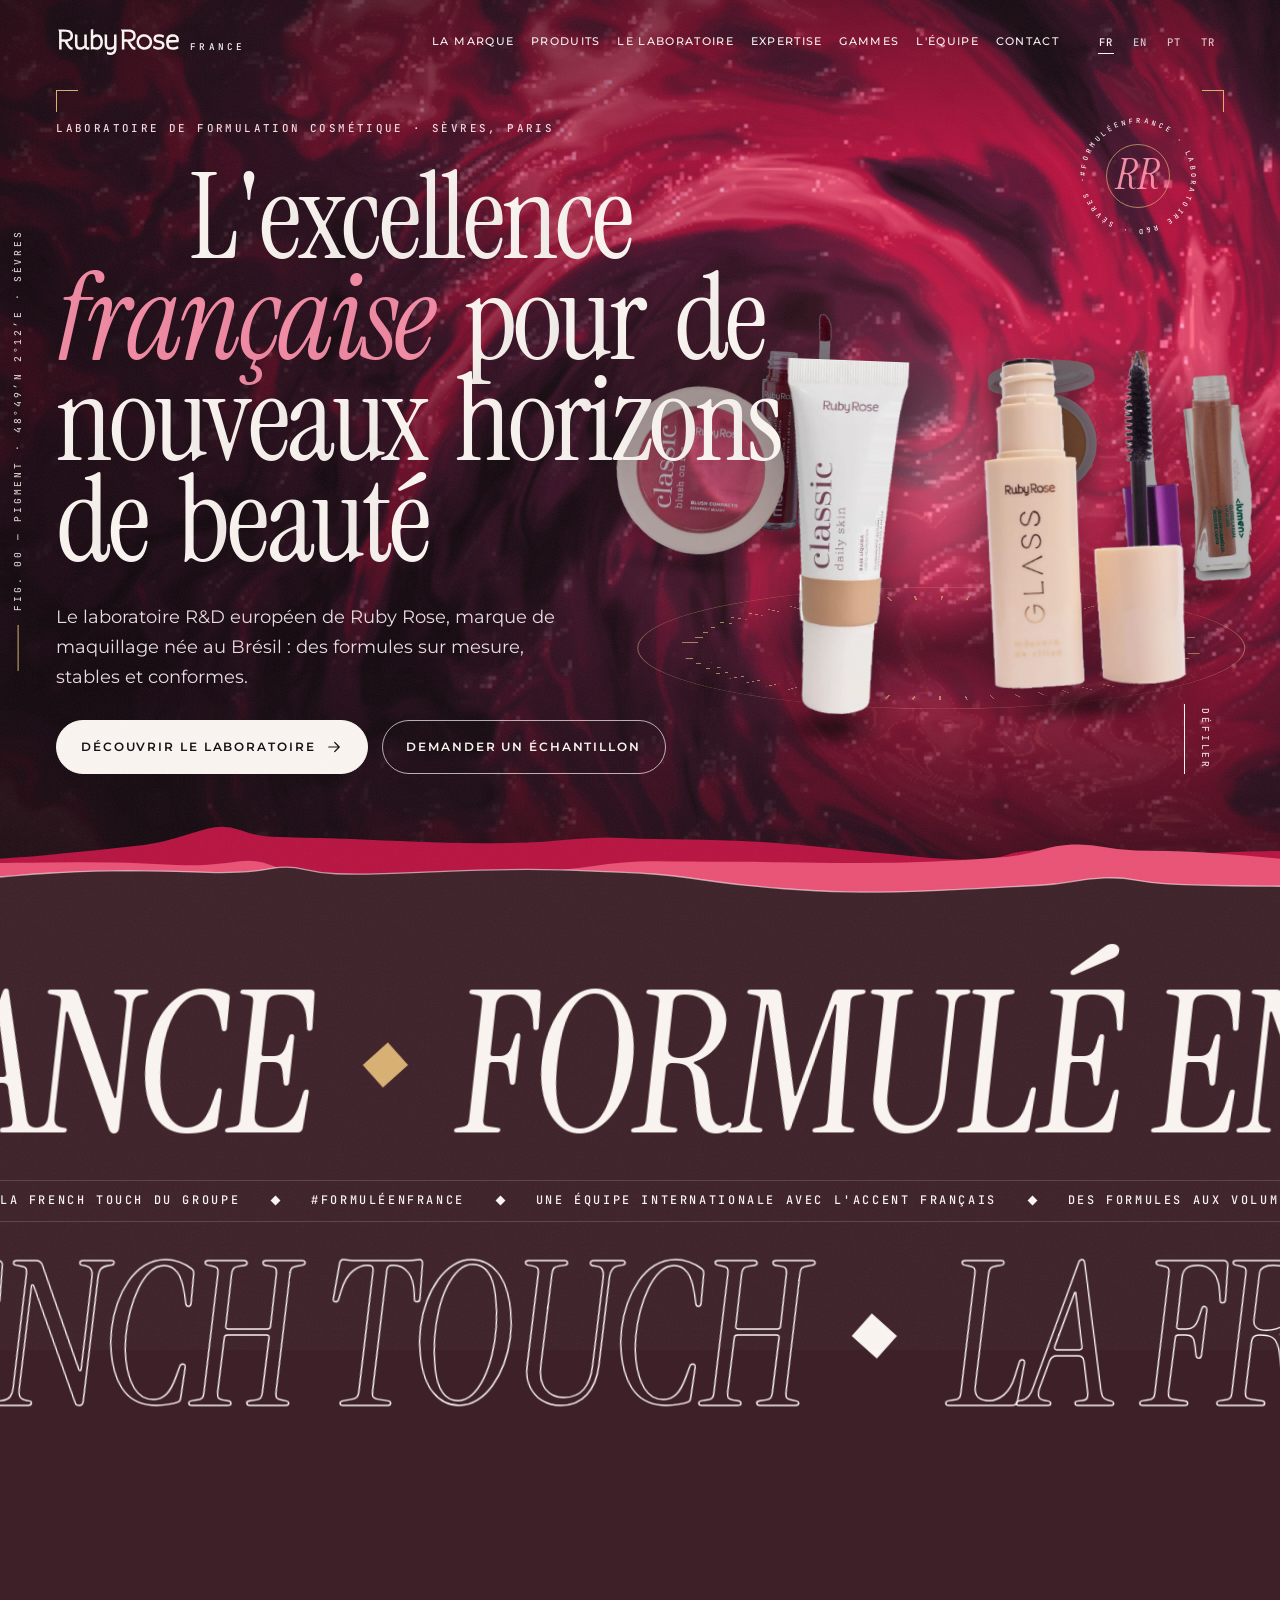
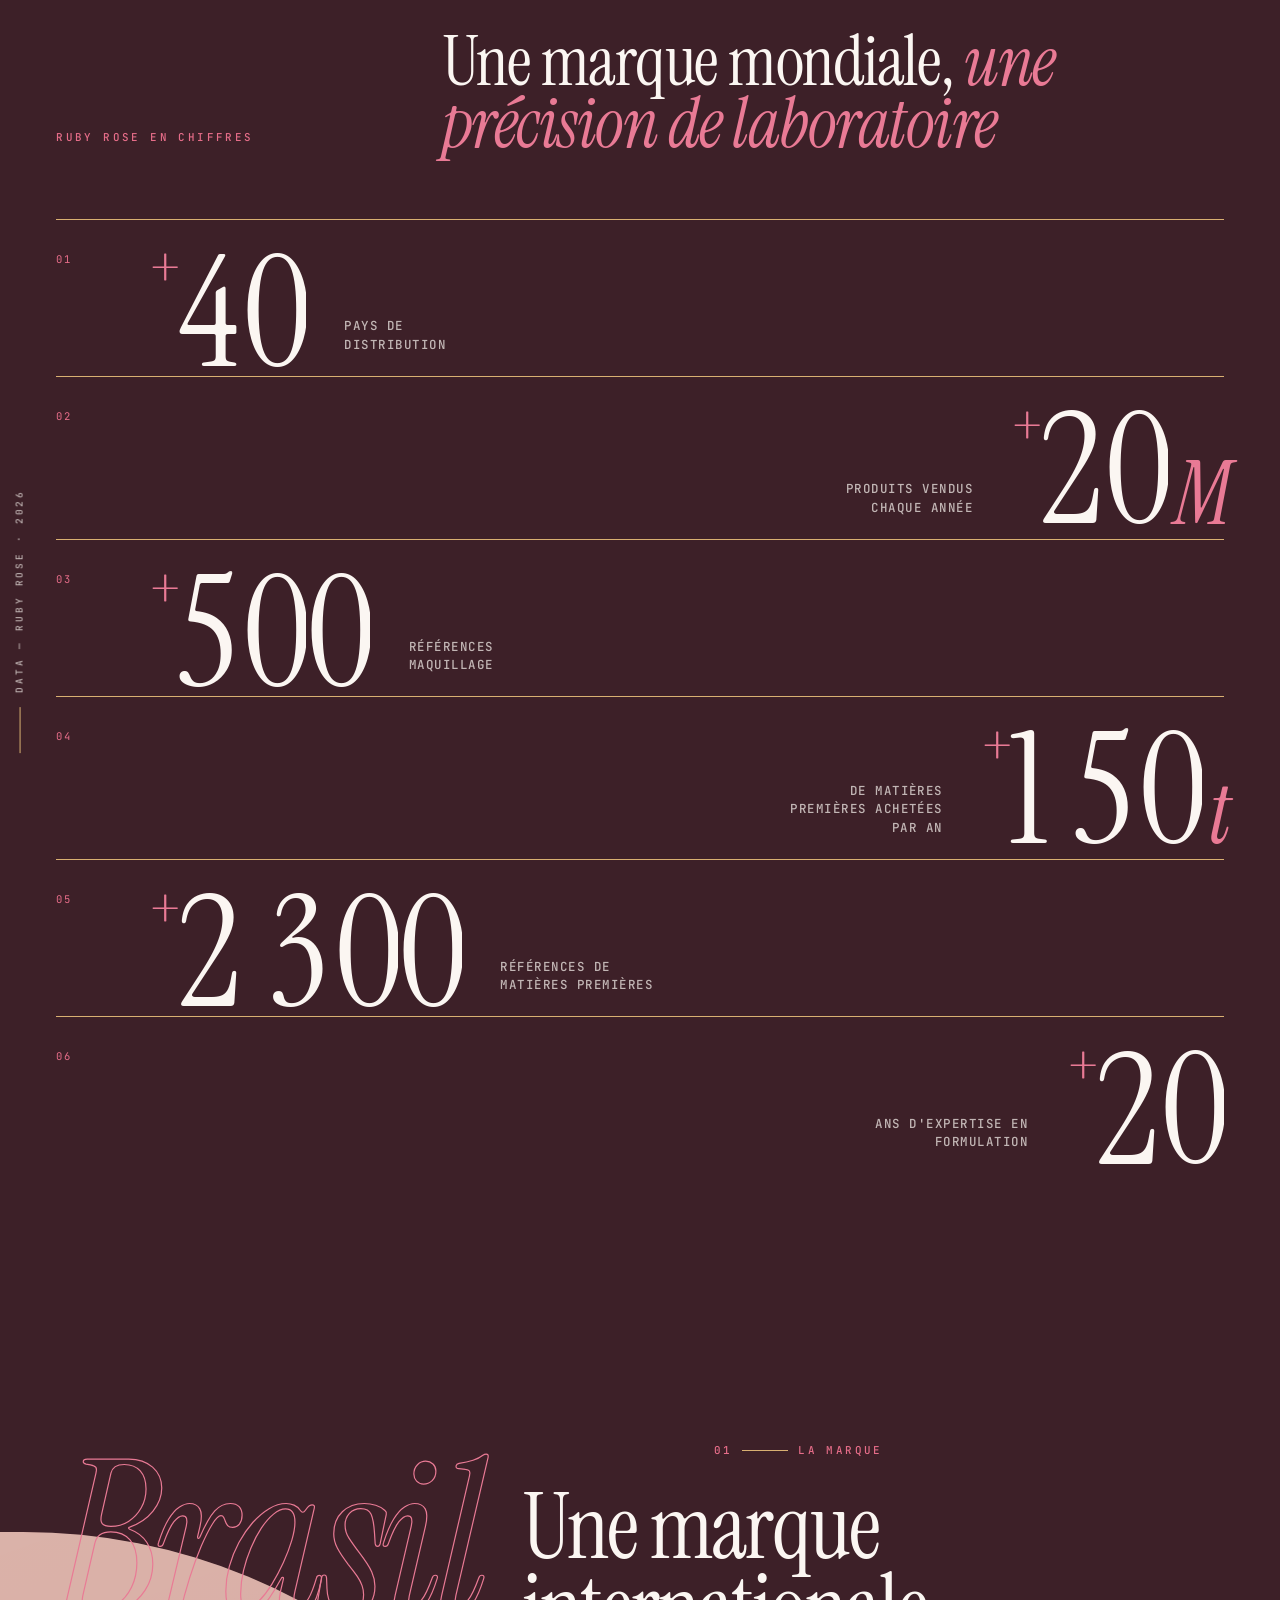
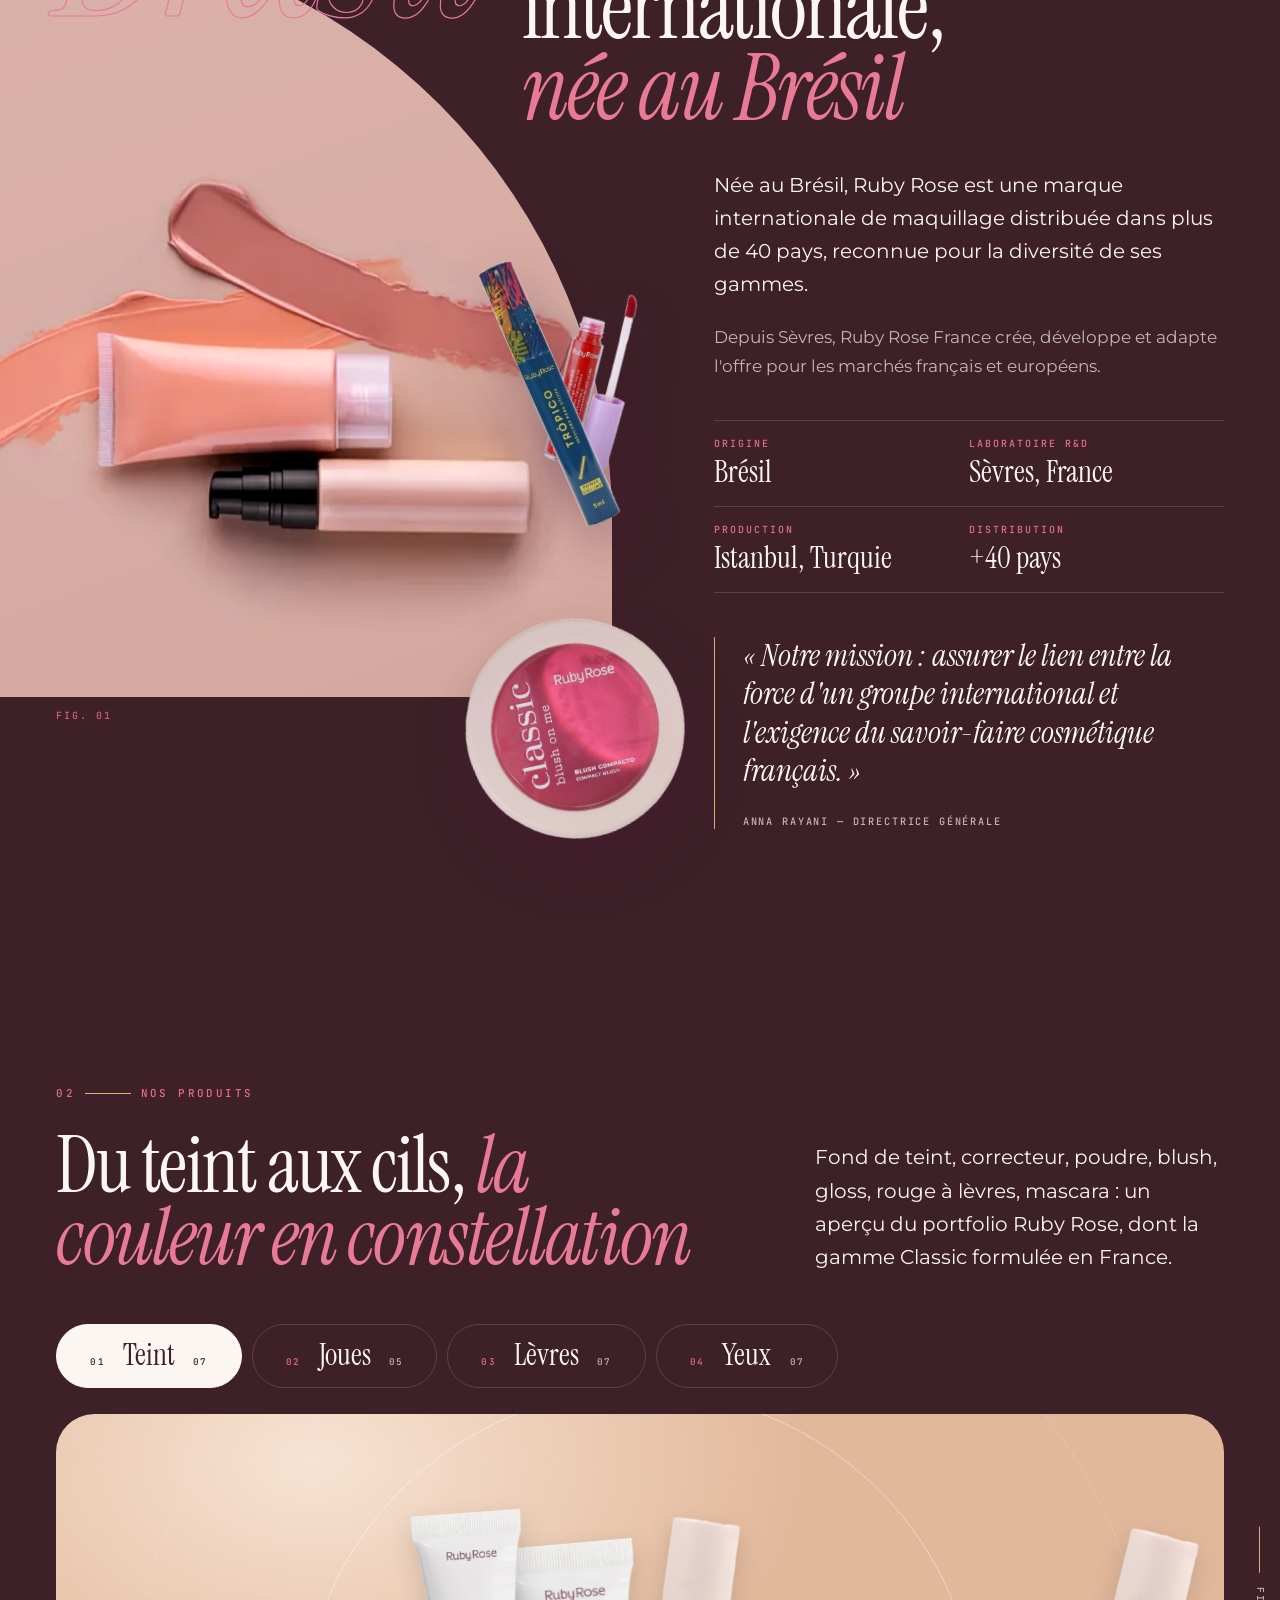
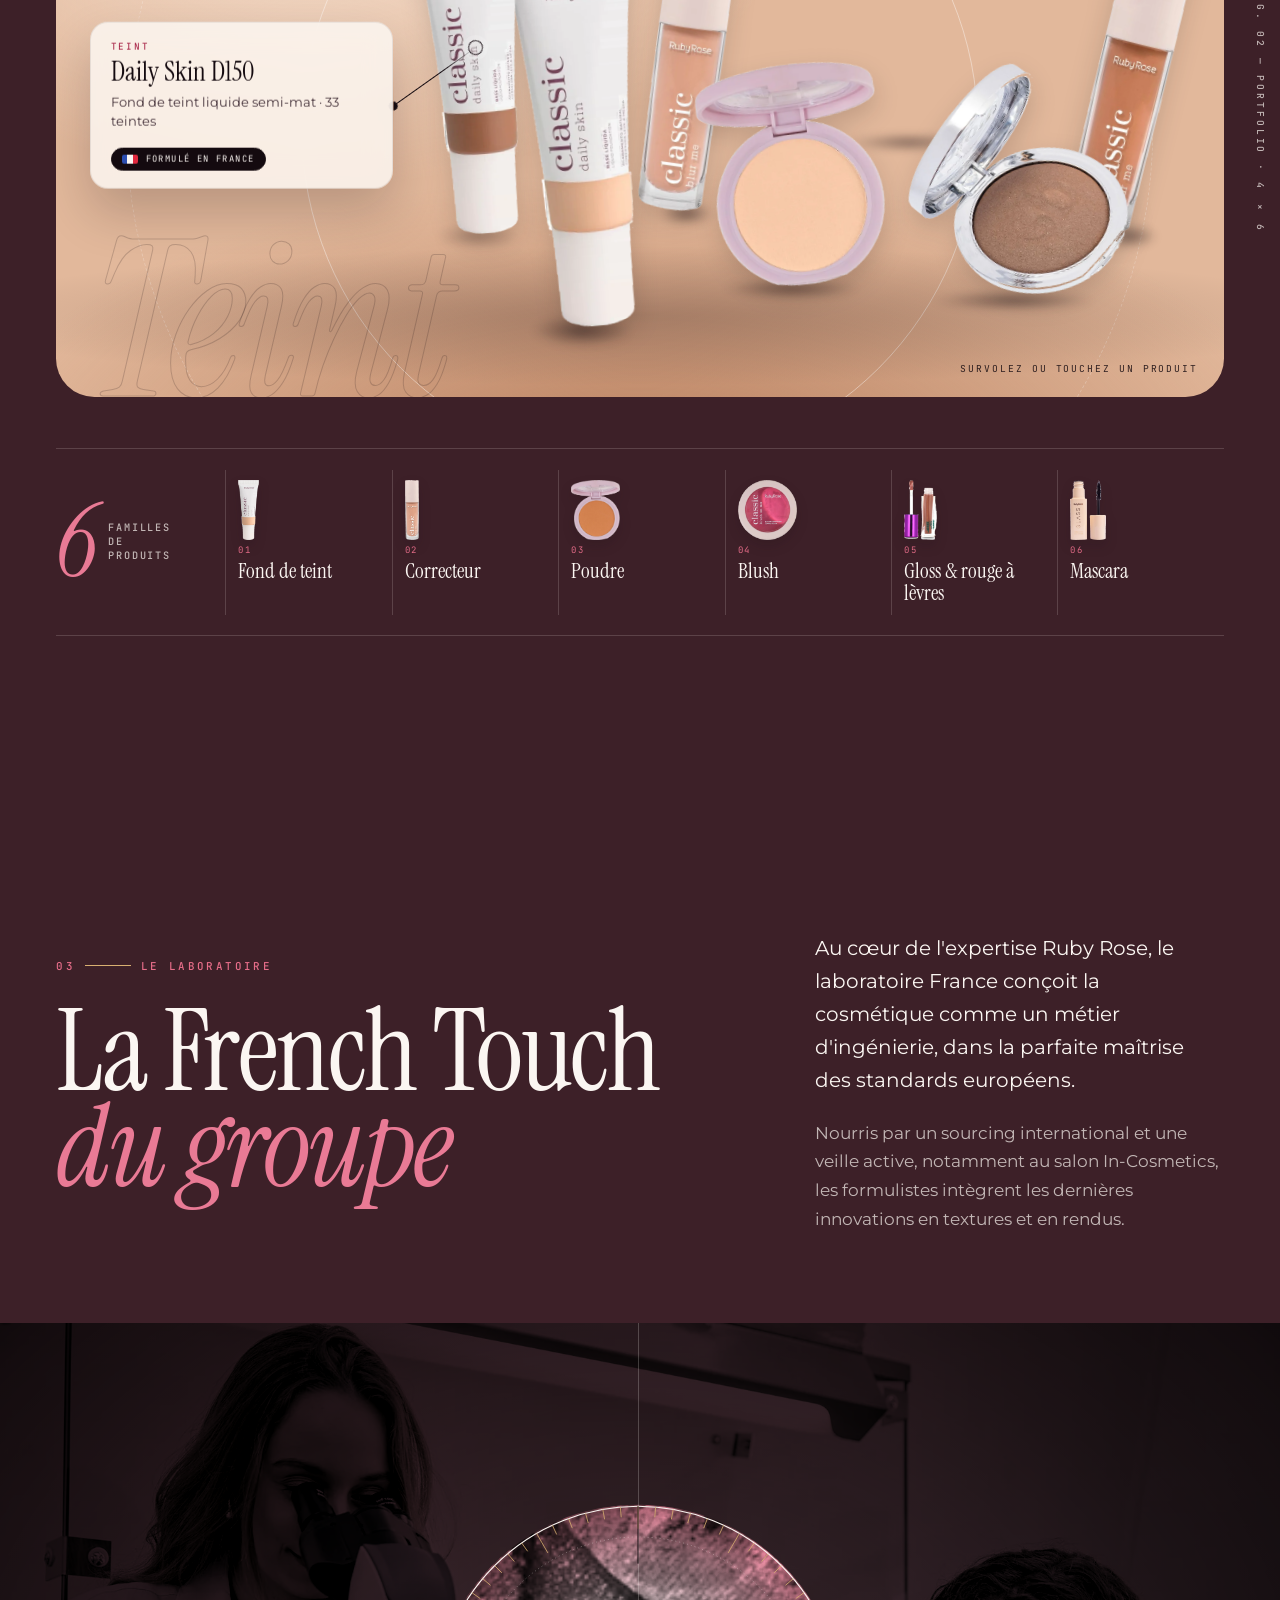
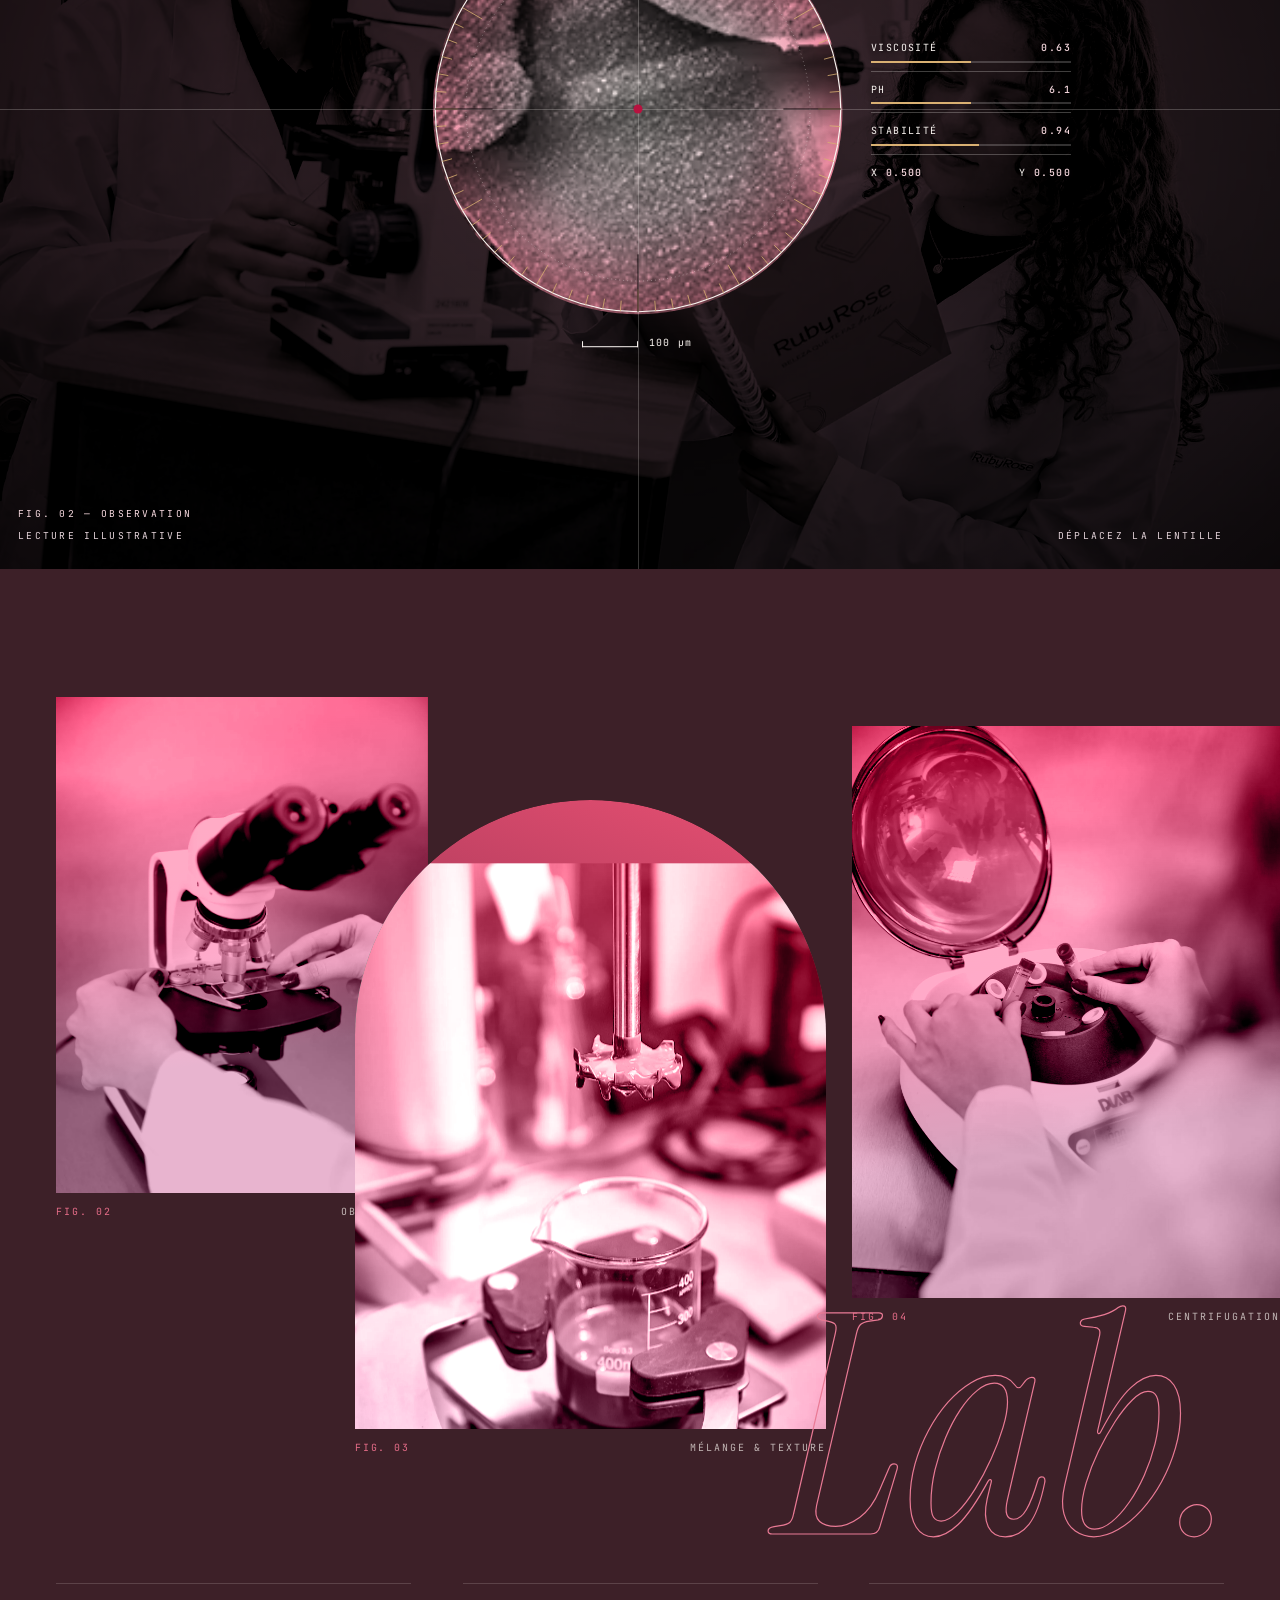
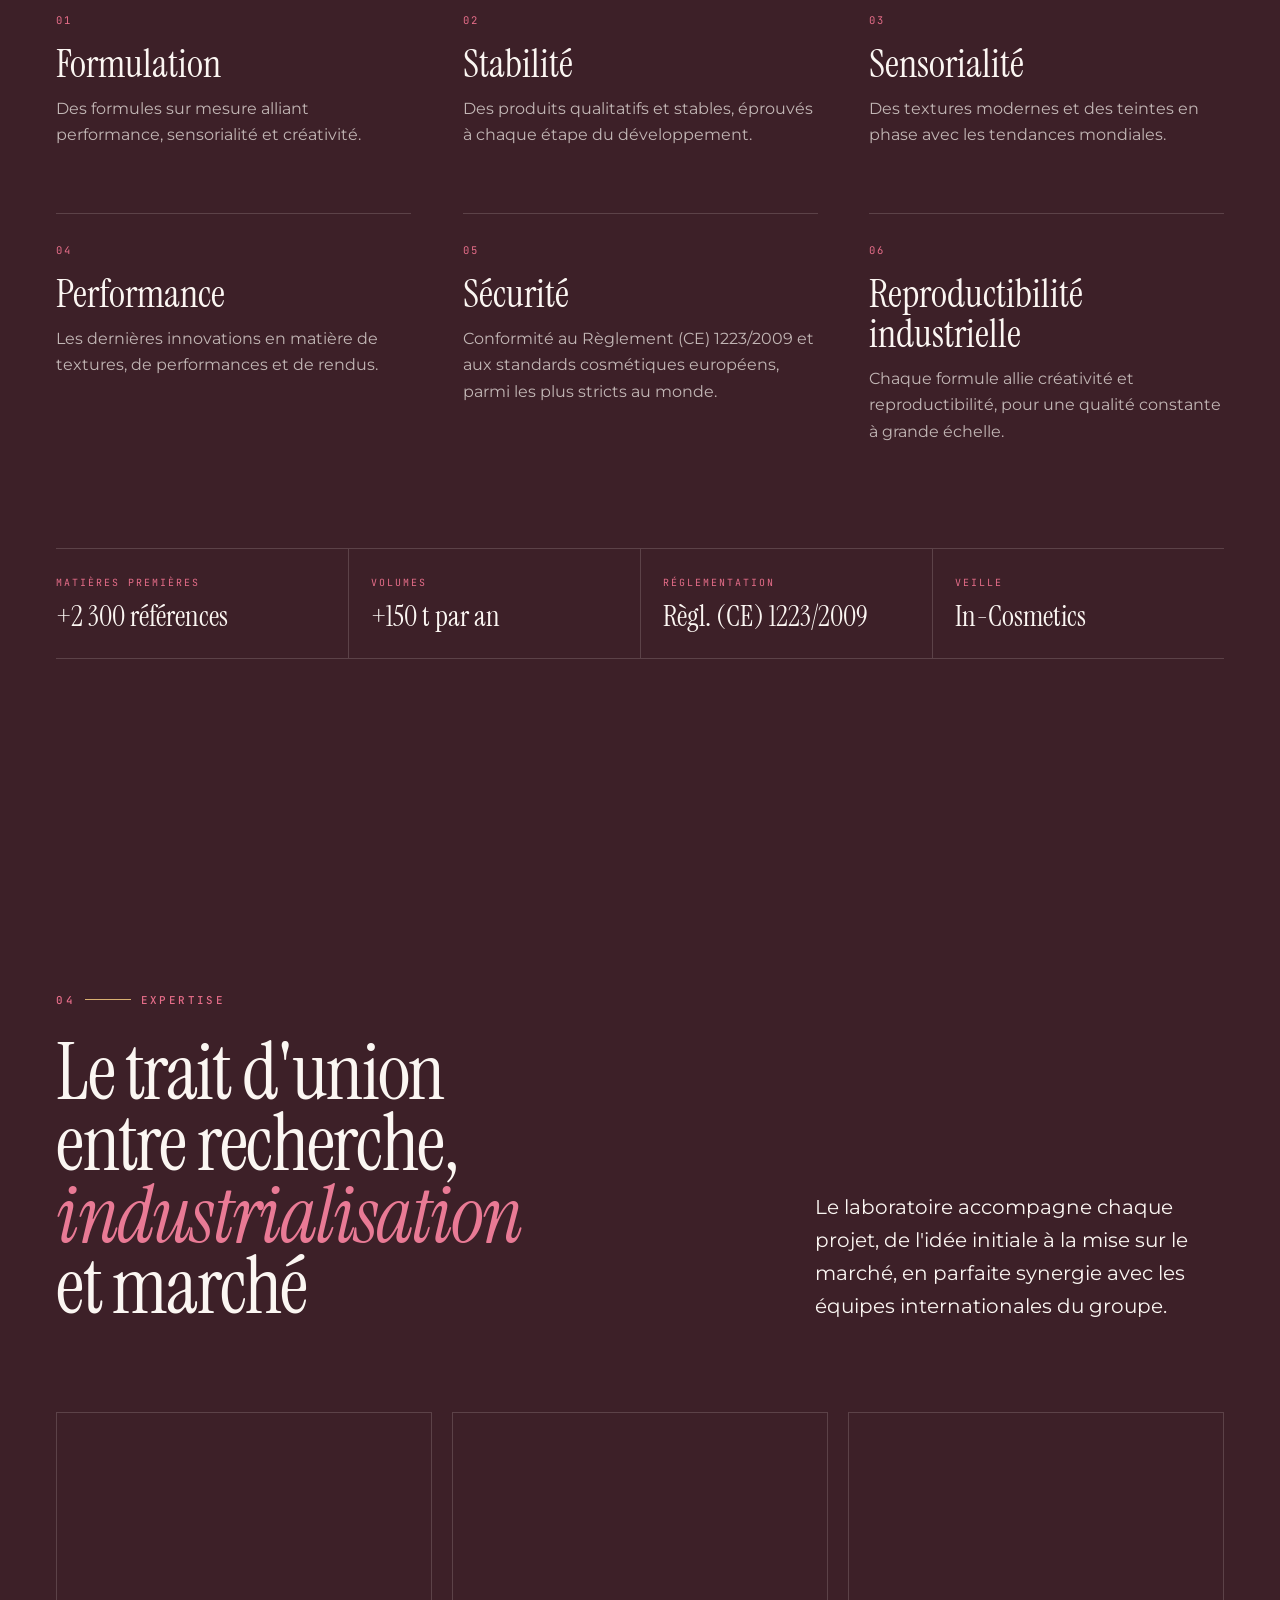
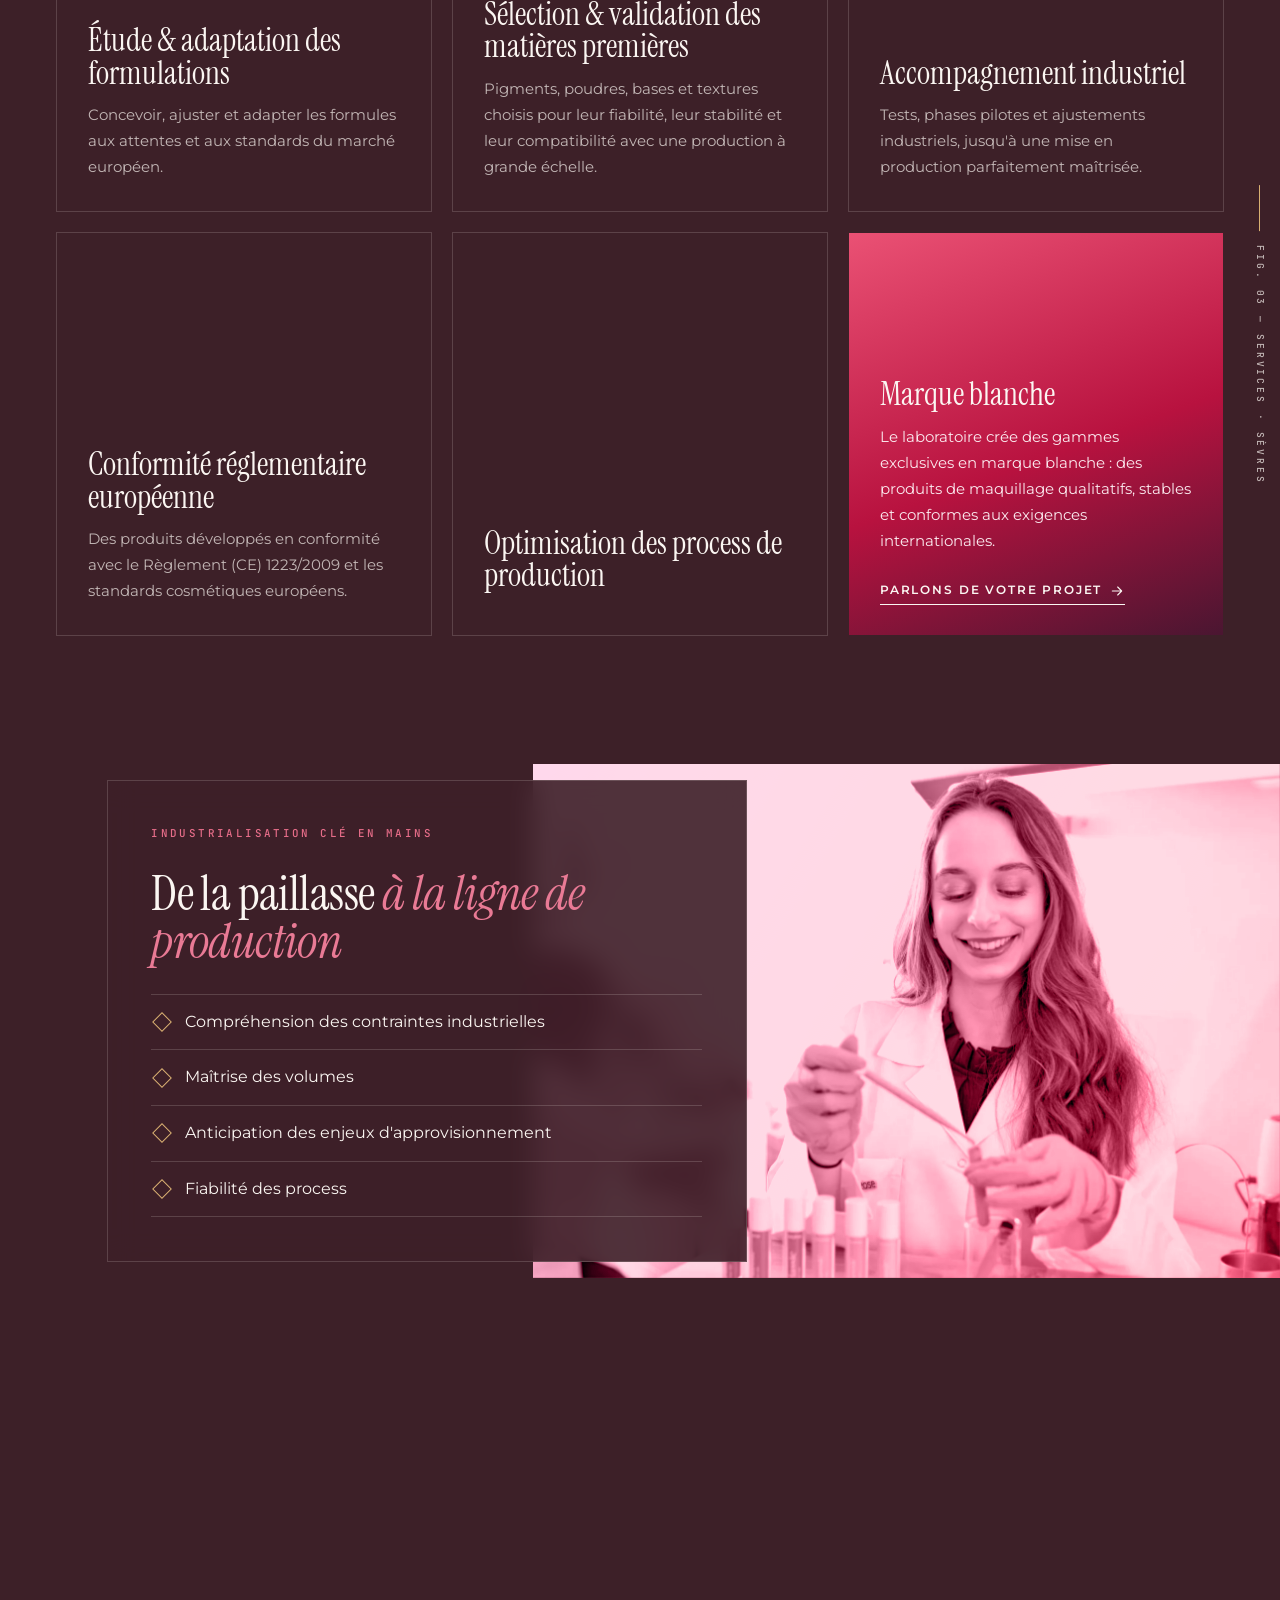
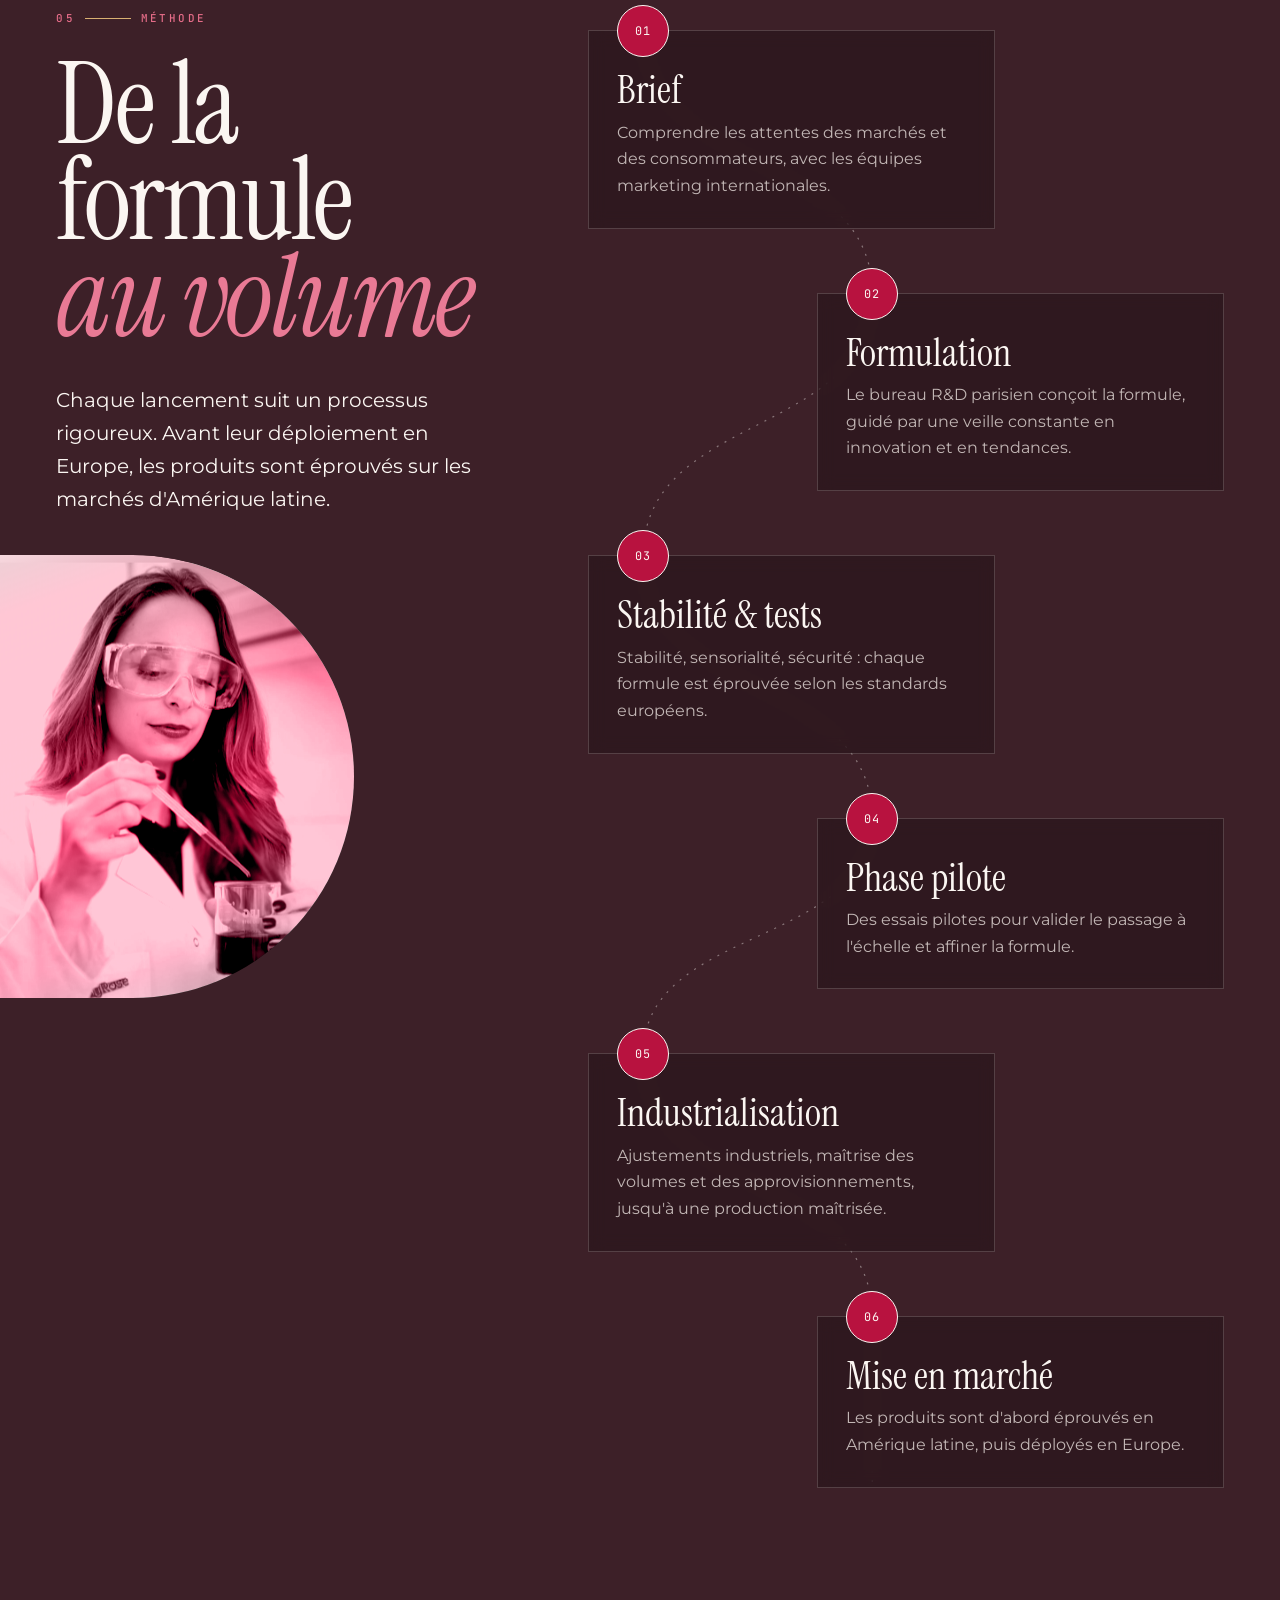
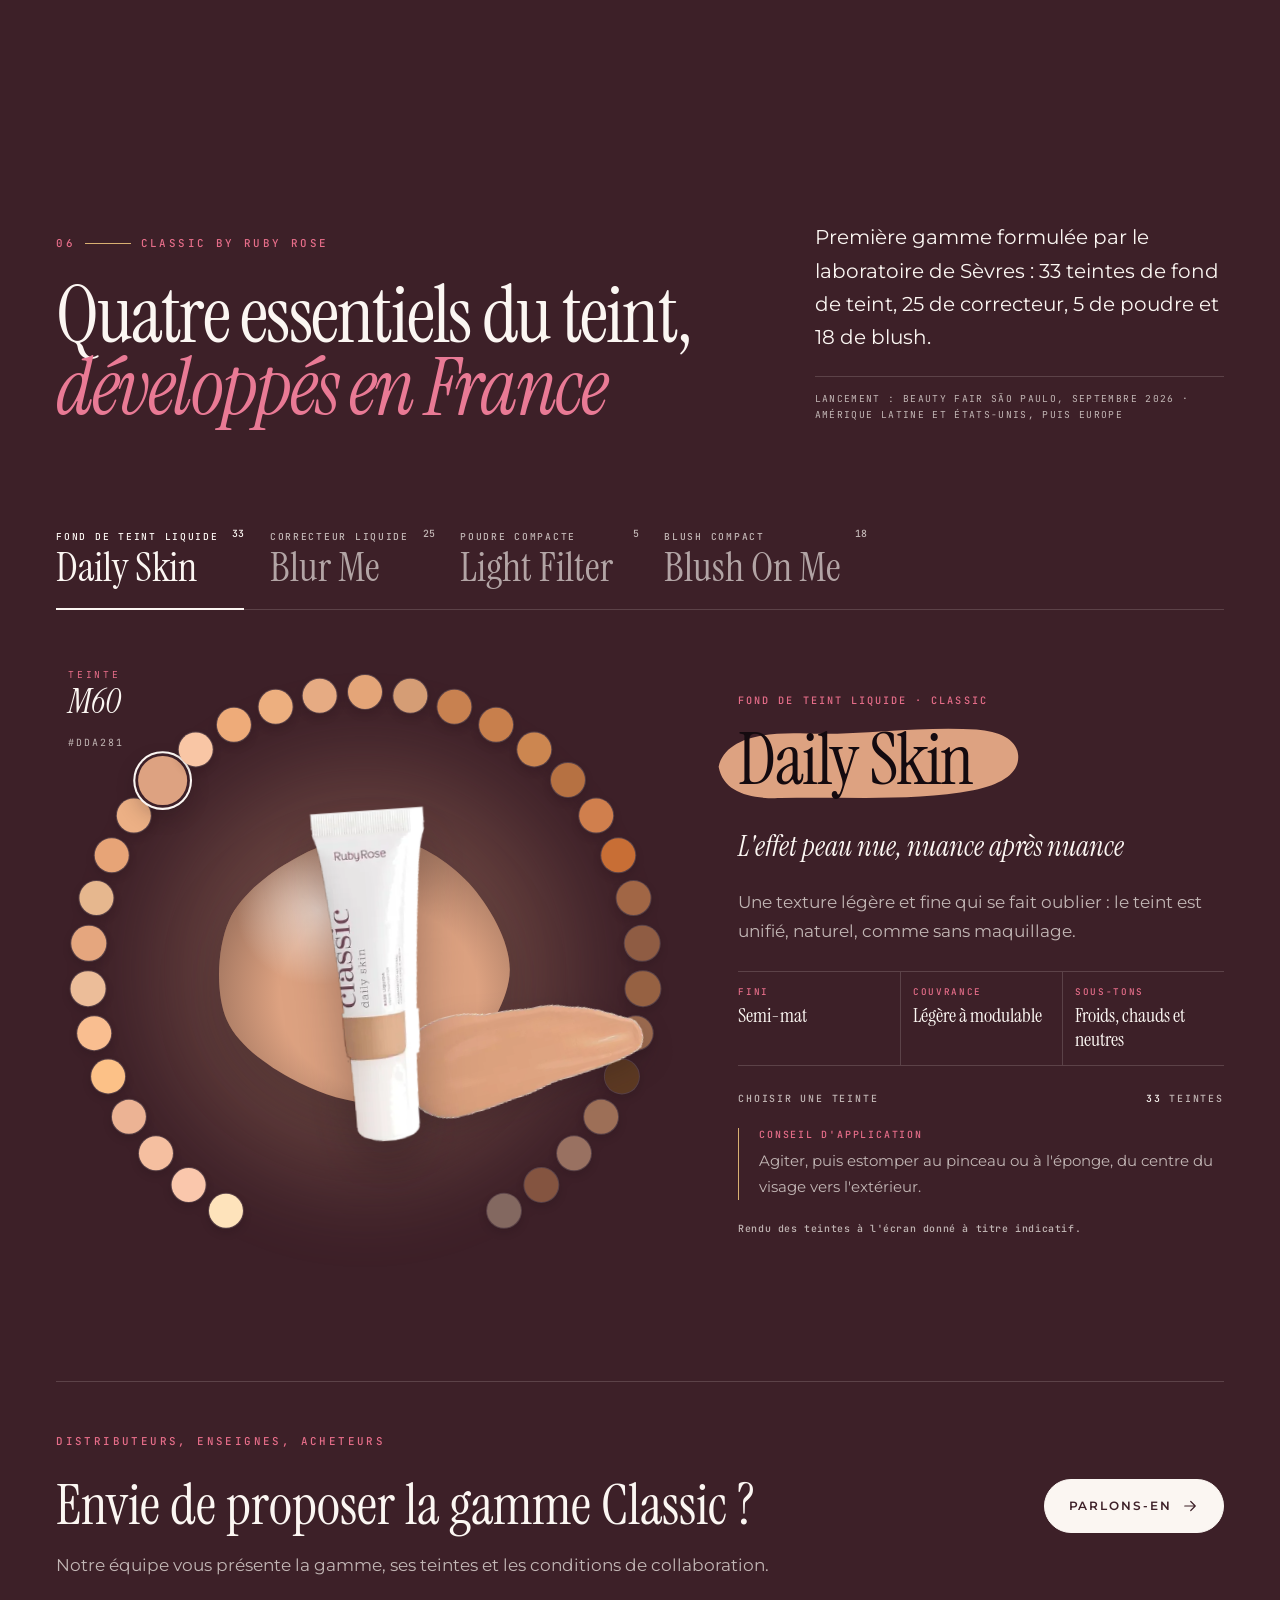
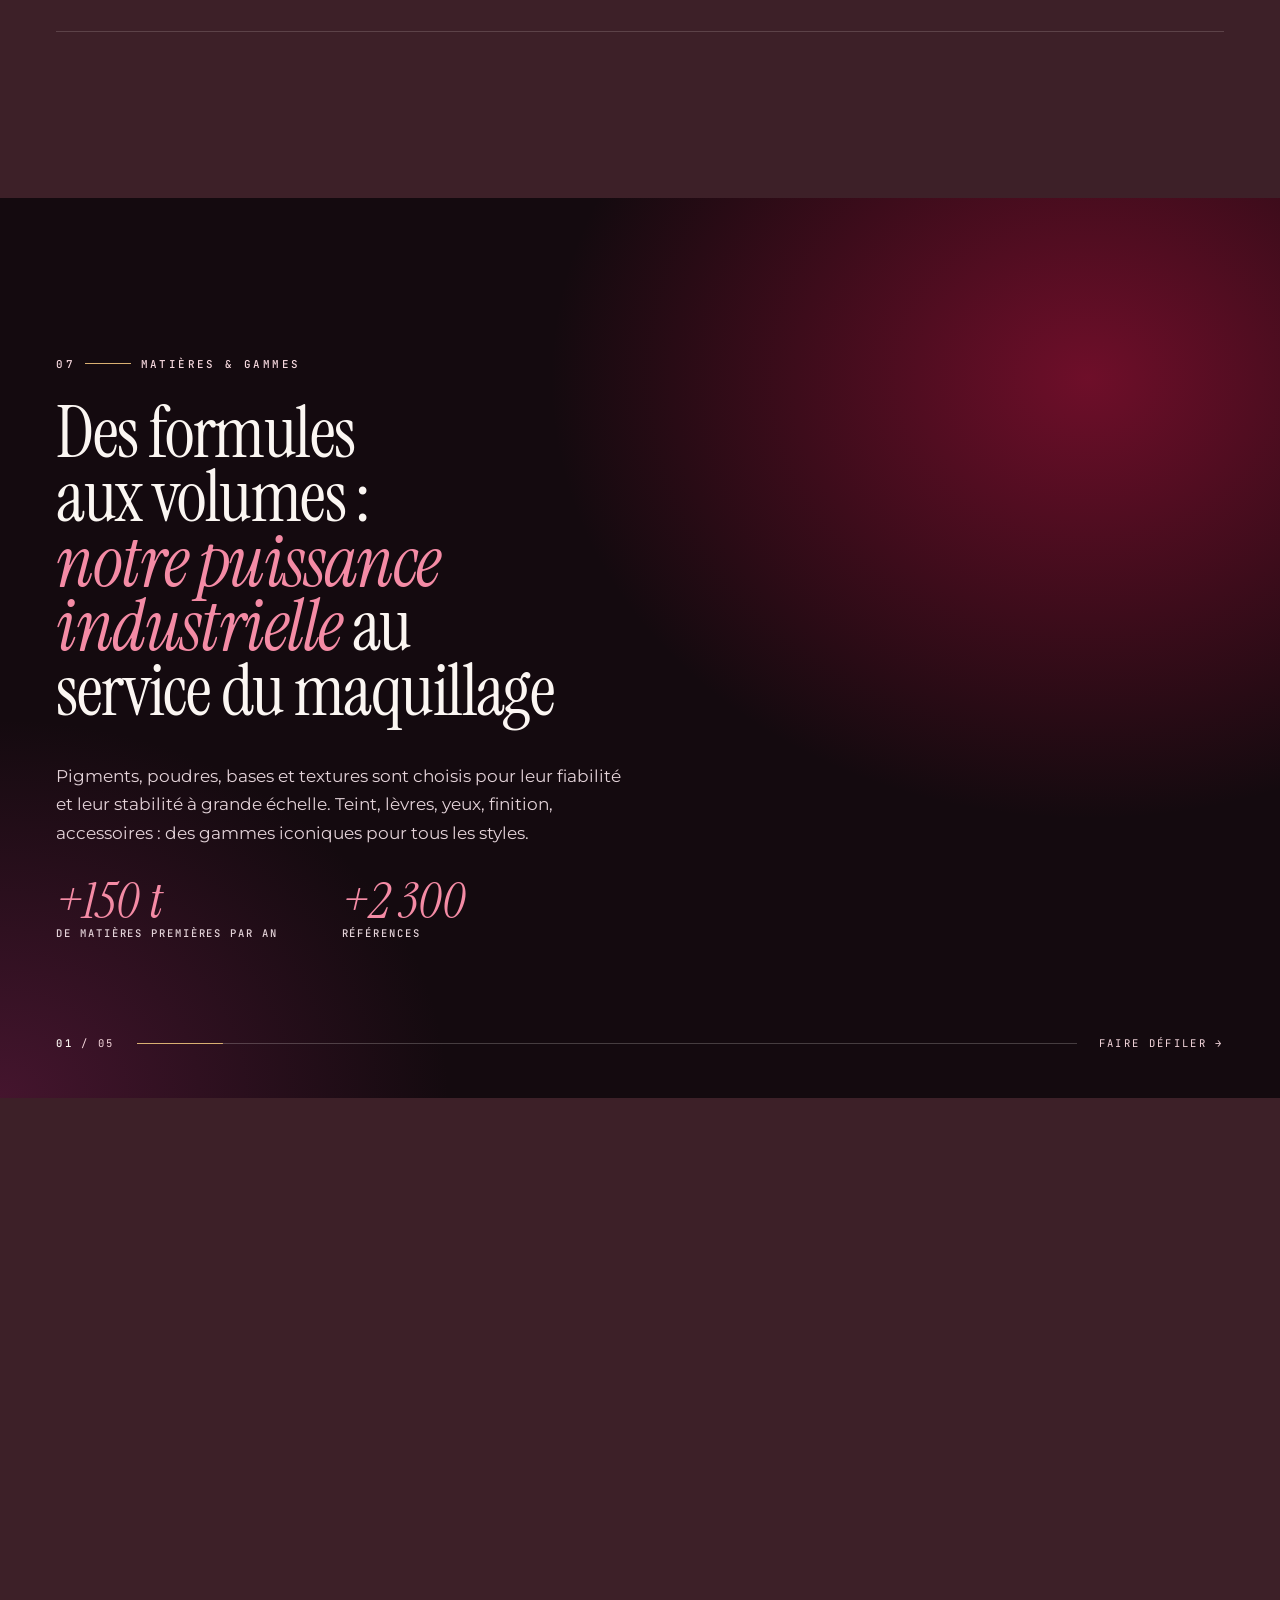
==== commit db856d53: ""Suivre" bölümünden LinkedIn ve Instagram bağlantıları kaldırıldı; gizlilik metni güncellendi Co-Aut" ====
--- a/rubyrose-site/index.html
+++ b/rubyrose-site/index.html
@@ -655,7 +655,6 @@
       <dl class="coords" data-reveal>
         <div><dt data-i18n="ct.addr">Adresse</dt><dd>Ruby Rose Beauty France<br>8 Place Gabriel Péri<br>92310 Sèvres, France</dd></div>
         <div><dt data-i18n="ct.mail">E-mail</dt><dd><a href="mailto:business@rubyrosefrance.com">business@rubyrosefrance.com</a></dd></div>
-        <div><dt data-i18n="ct.follow">Suivre</dt><dd><a href="https://www.linkedin.com/company/ruby-rose-beauty/" target="_blank" rel="noopener">LinkedIn</a> · <a href="https://www.instagram.com/rubyrosebrasil/" target="_blank" rel="noopener">Instagram</a></dd></div>
       </dl>
     </div>
 
@@ -710,7 +709,6 @@
         <li><a href="#equipe" data-i18n="nav.team">L'équipe</a></li>
       </ul></nav>
       <div><p class="footer__h" data-i18n="ct.eyebrow">Contact</p><p class="footer__small">8 Place Gabriel Péri<br>92310 Sèvres, France<br><a href="mailto:business@rubyrosefrance.com">business@rubyrosefrance.com</a></p></div>
-      <div><p class="footer__h" data-i18n="ct.follow">Suivre</p><p class="footer__small"><a href="https://www.linkedin.com/company/ruby-rose-beauty/" target="_blank" rel="noopener">LinkedIn</a><br><a href="https://www.instagram.com/rubyrosebrasil/" target="_blank" rel="noopener">Instagram</a></p></div>
     </div>
     <div class="footer__legal">
       <p>© Ruby Rose Beauty France 2026</p>
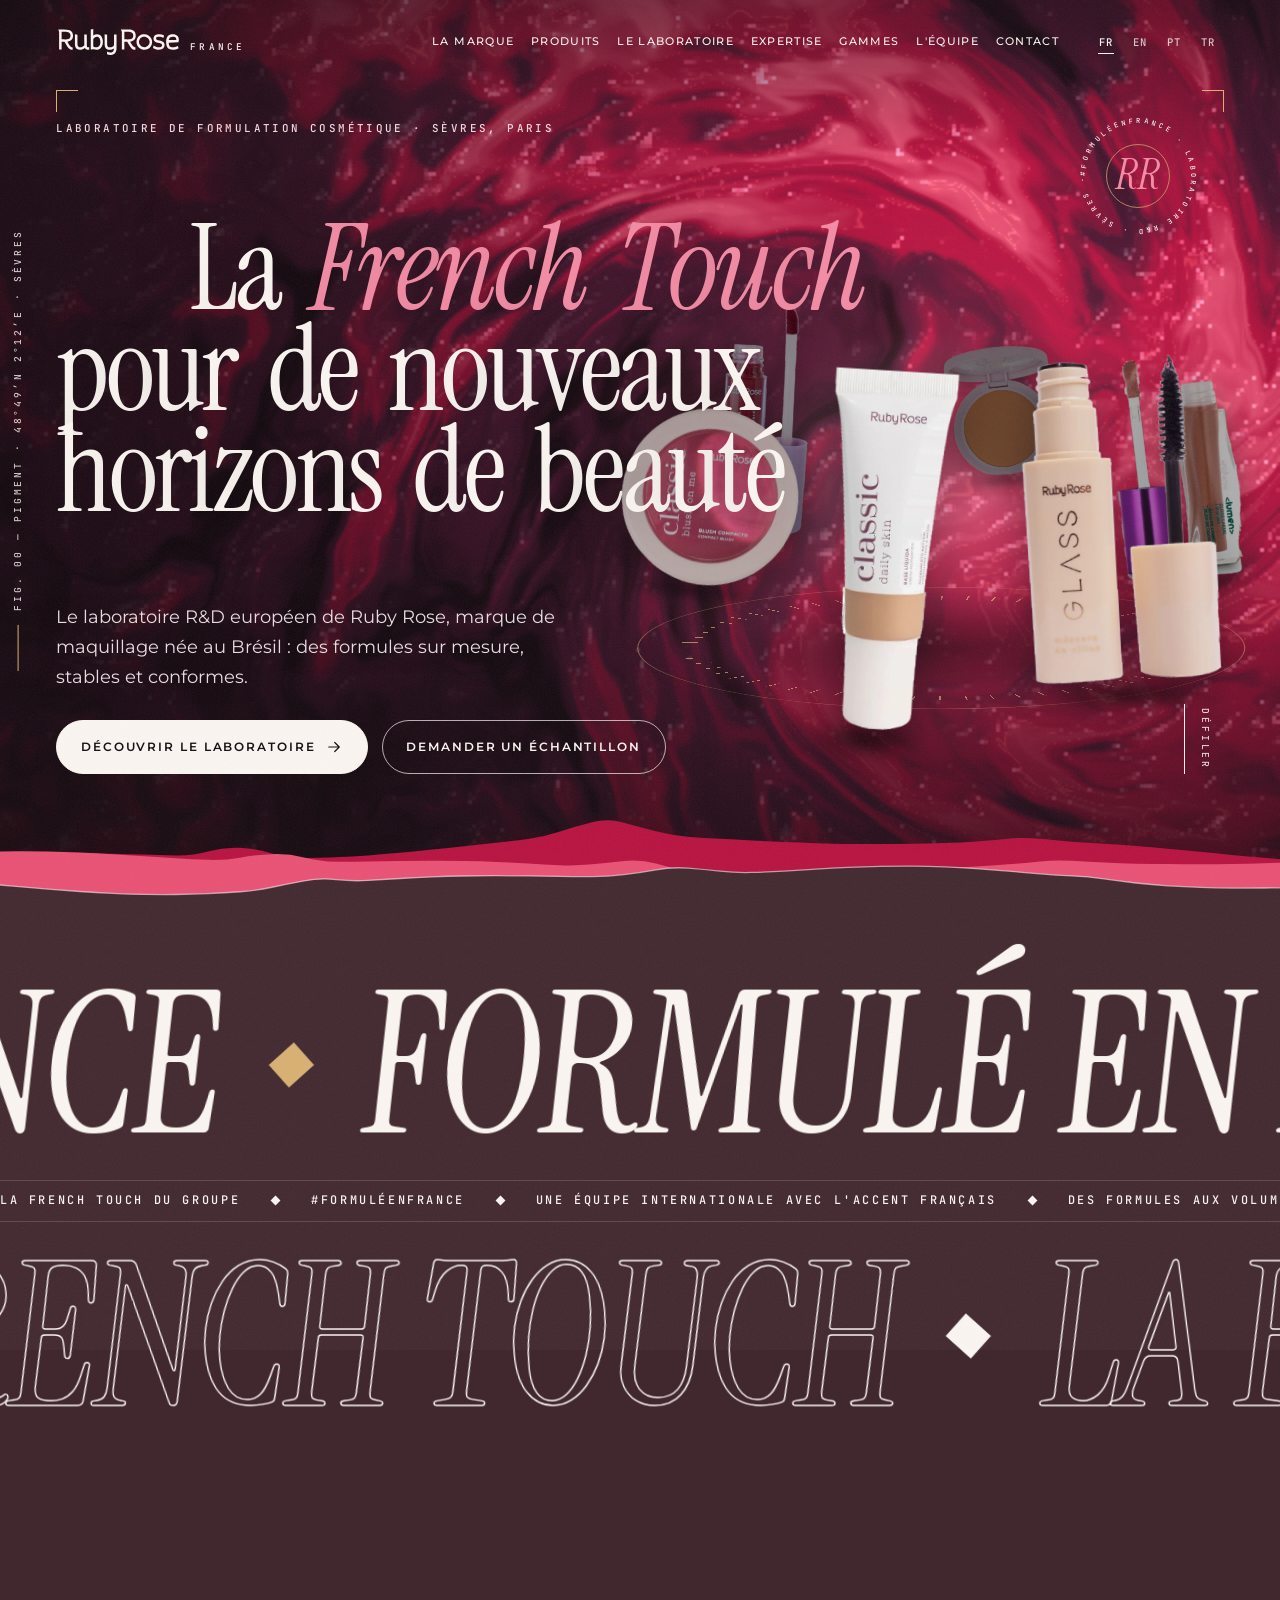
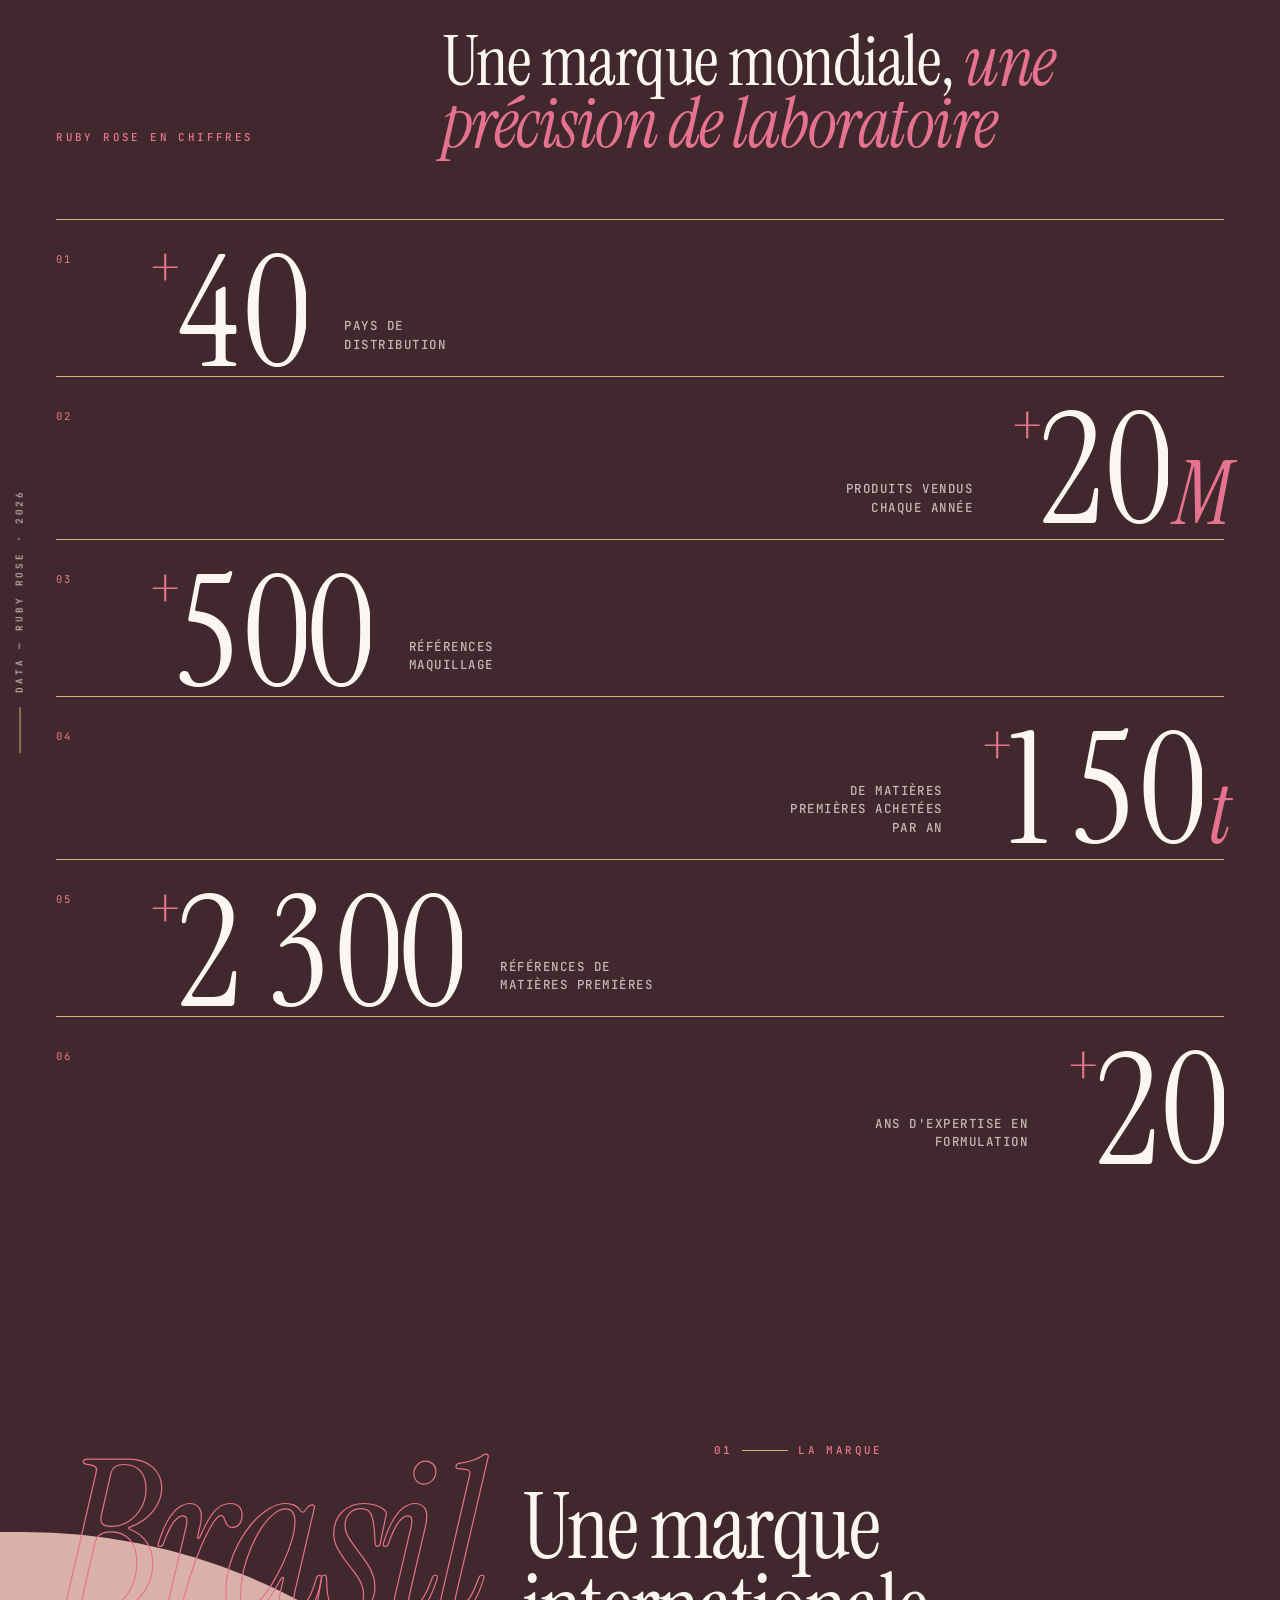
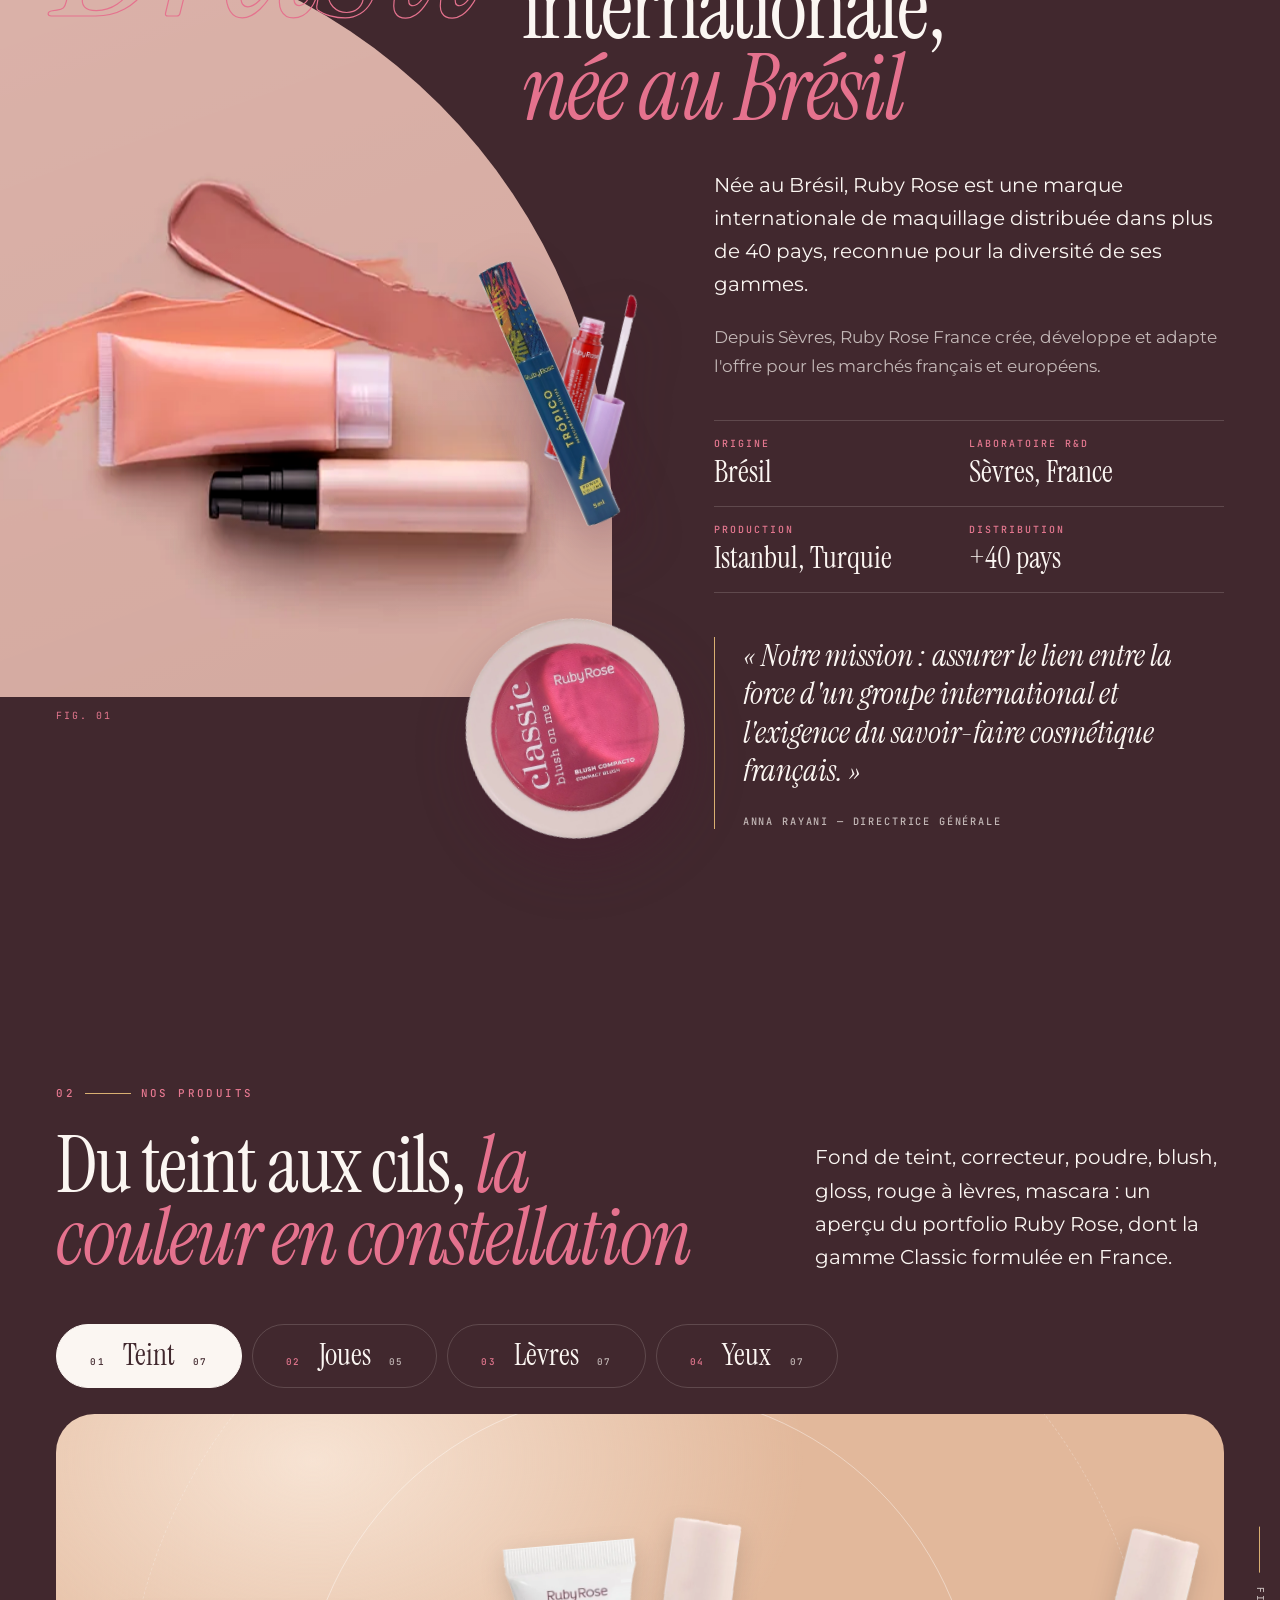
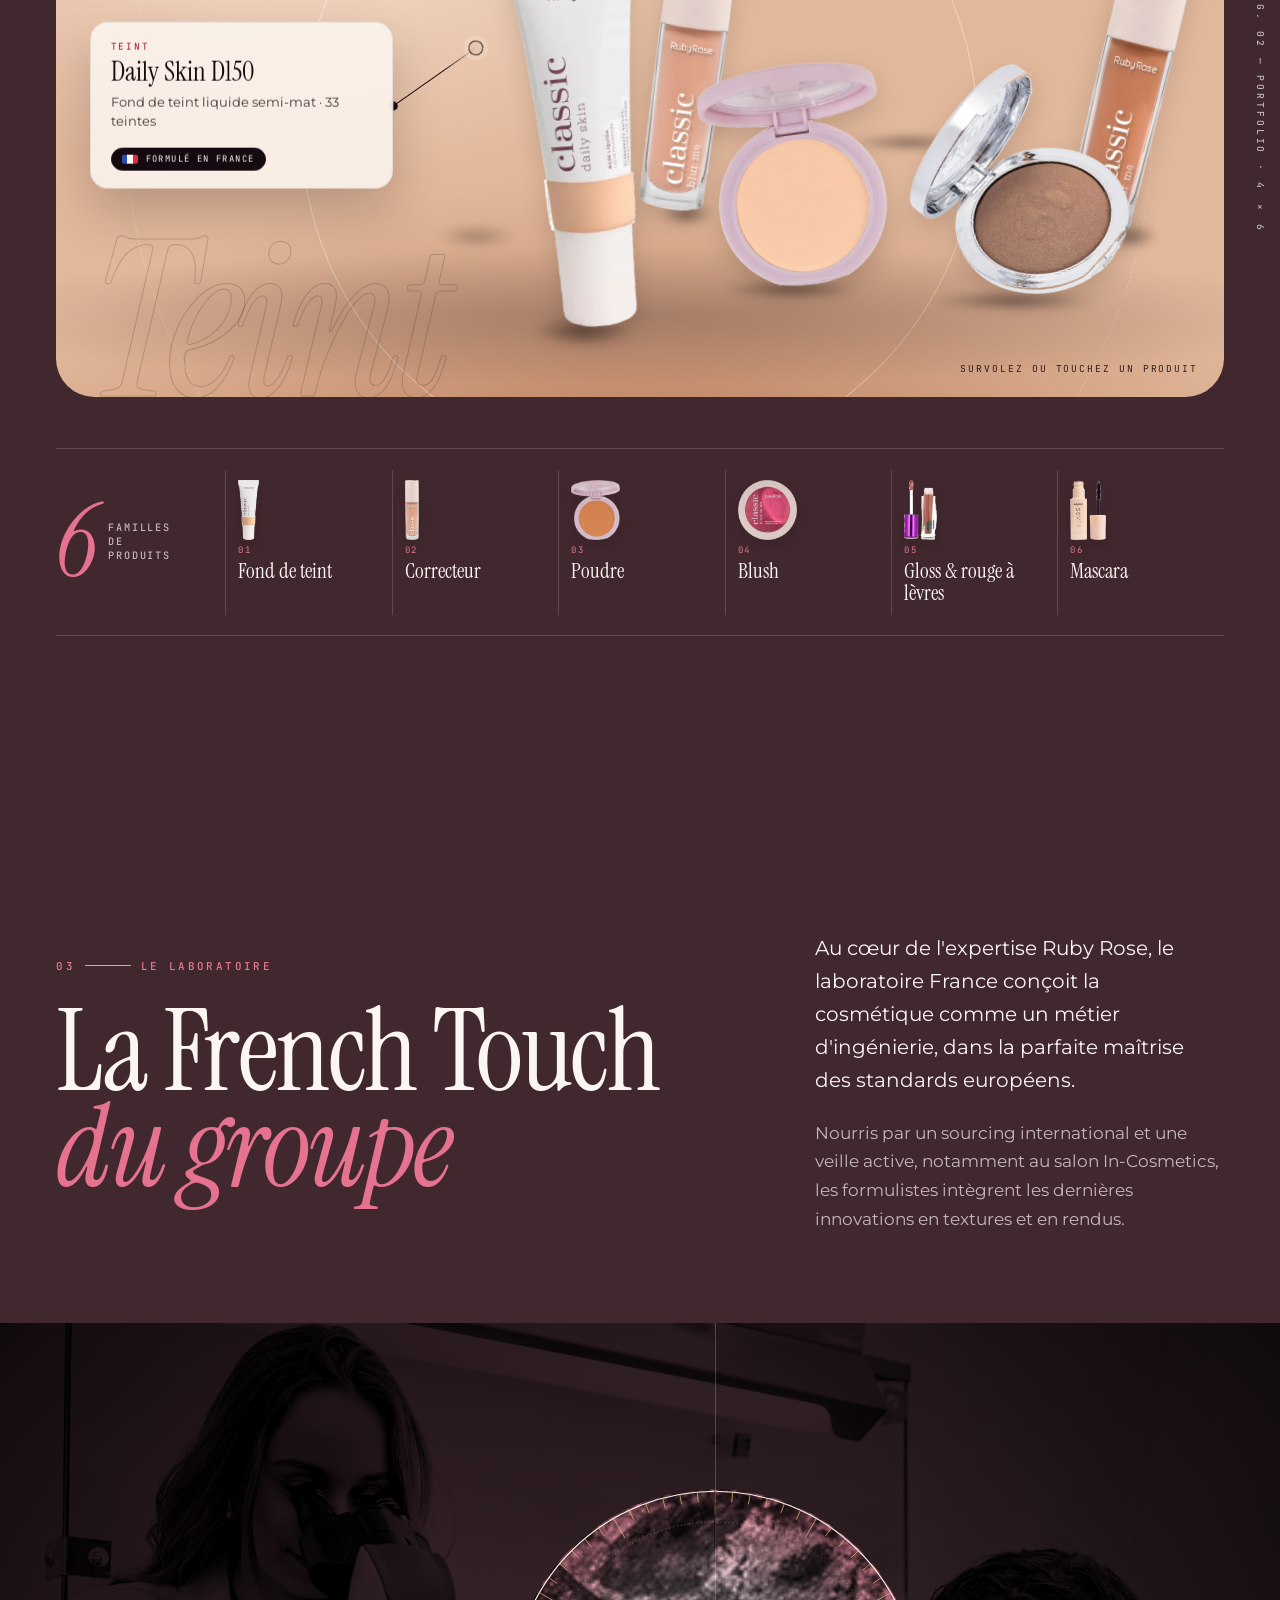
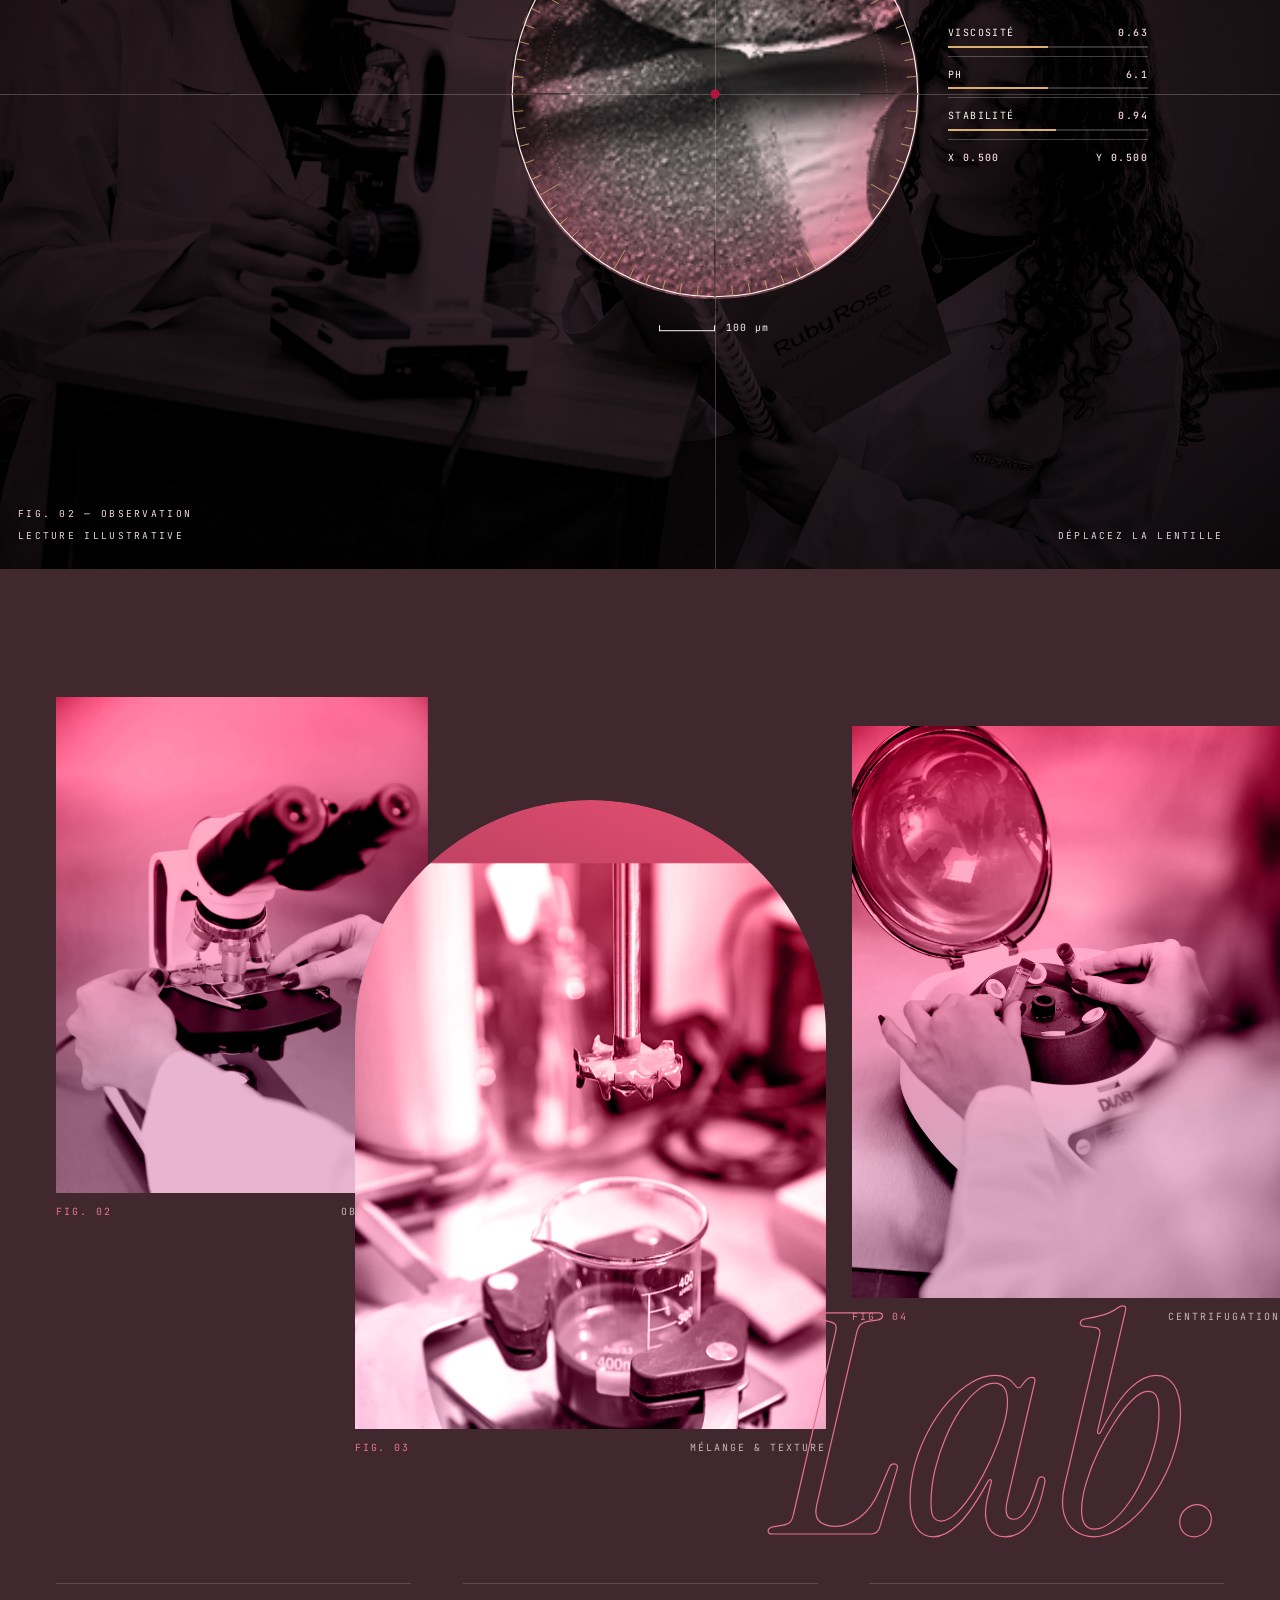
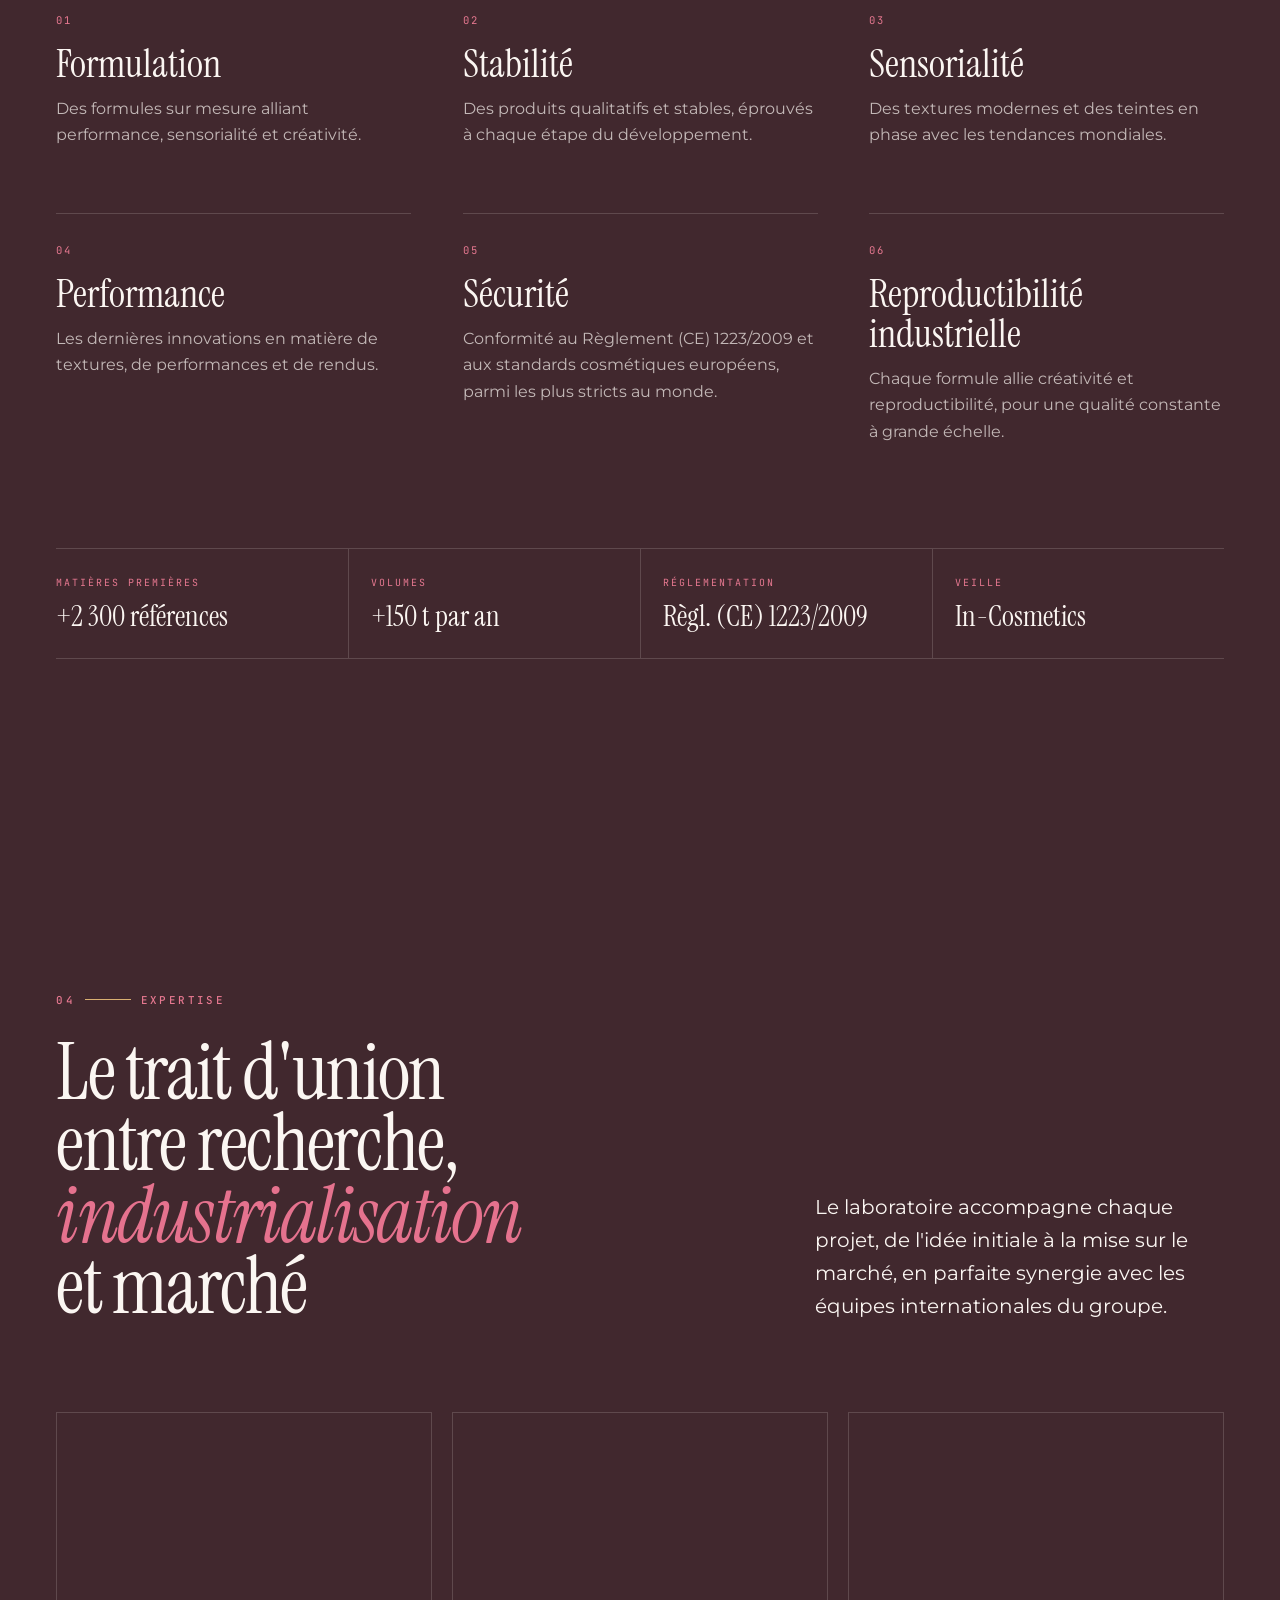
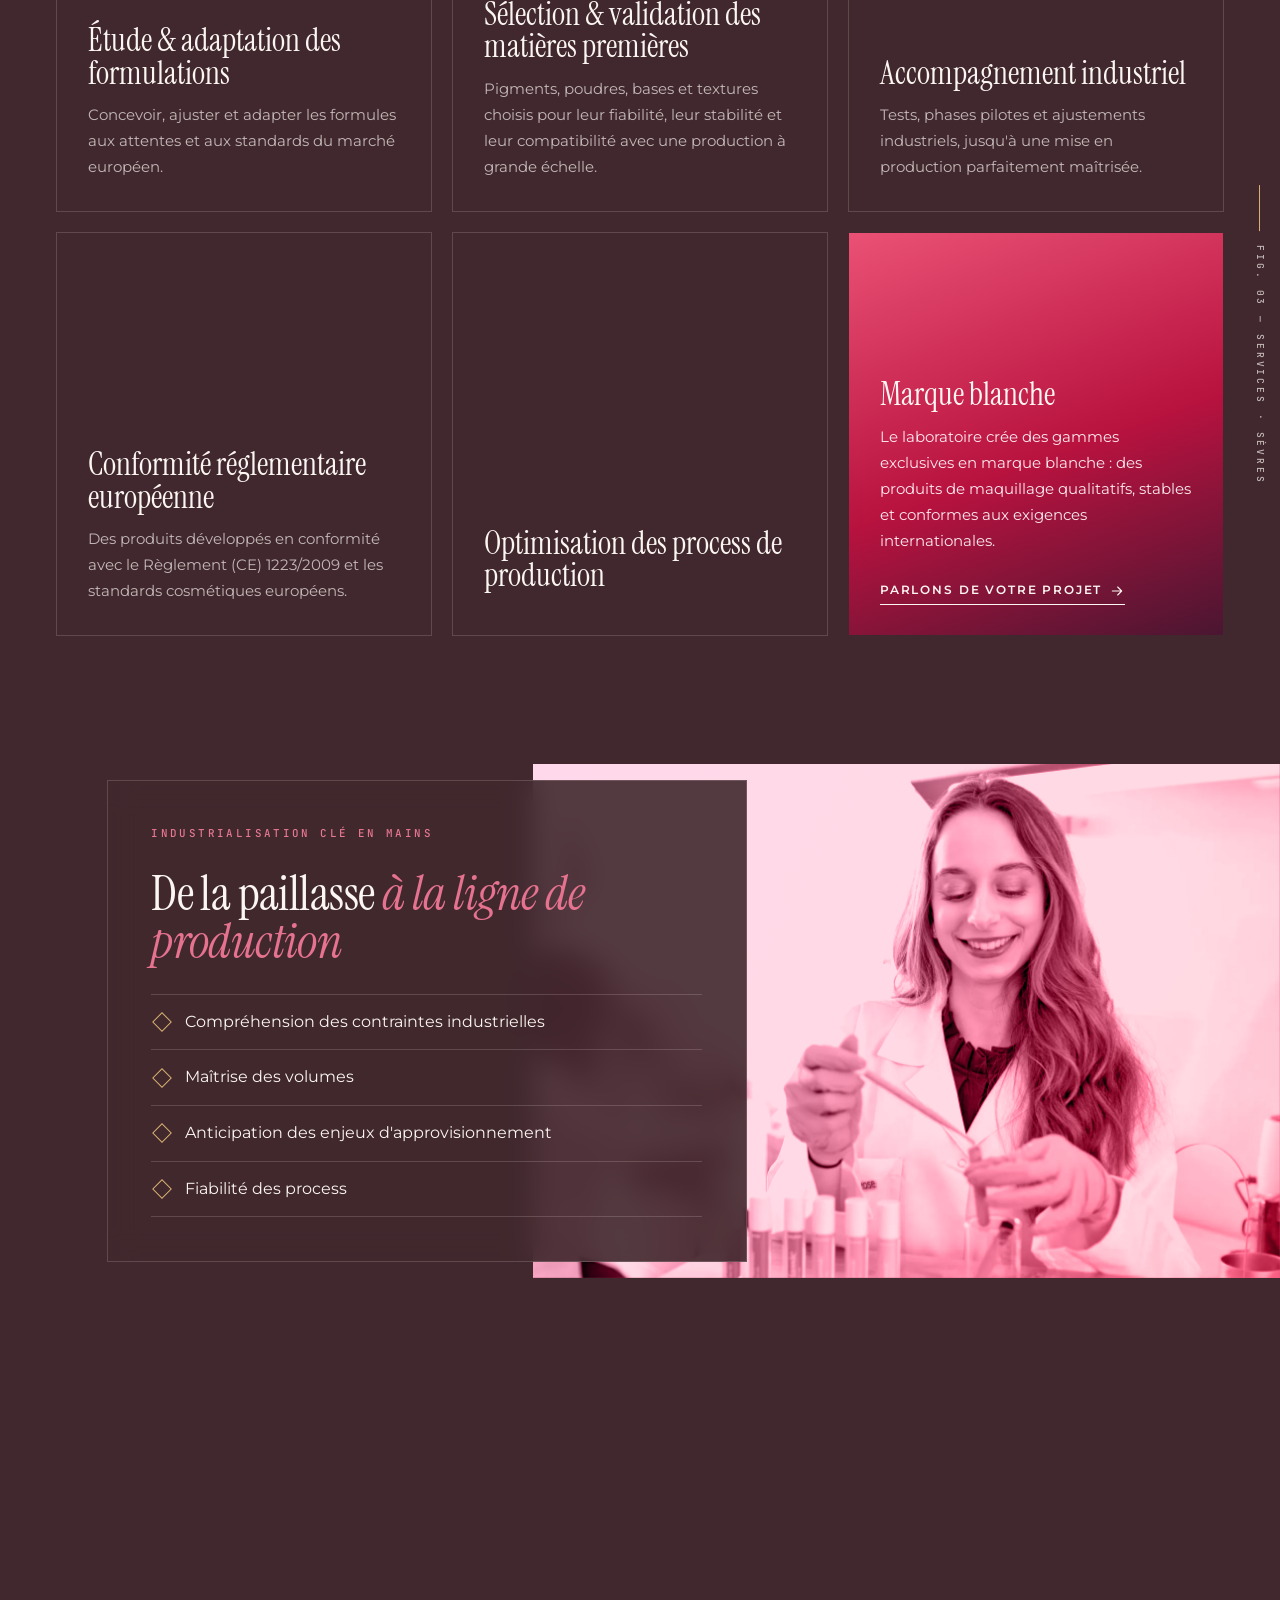
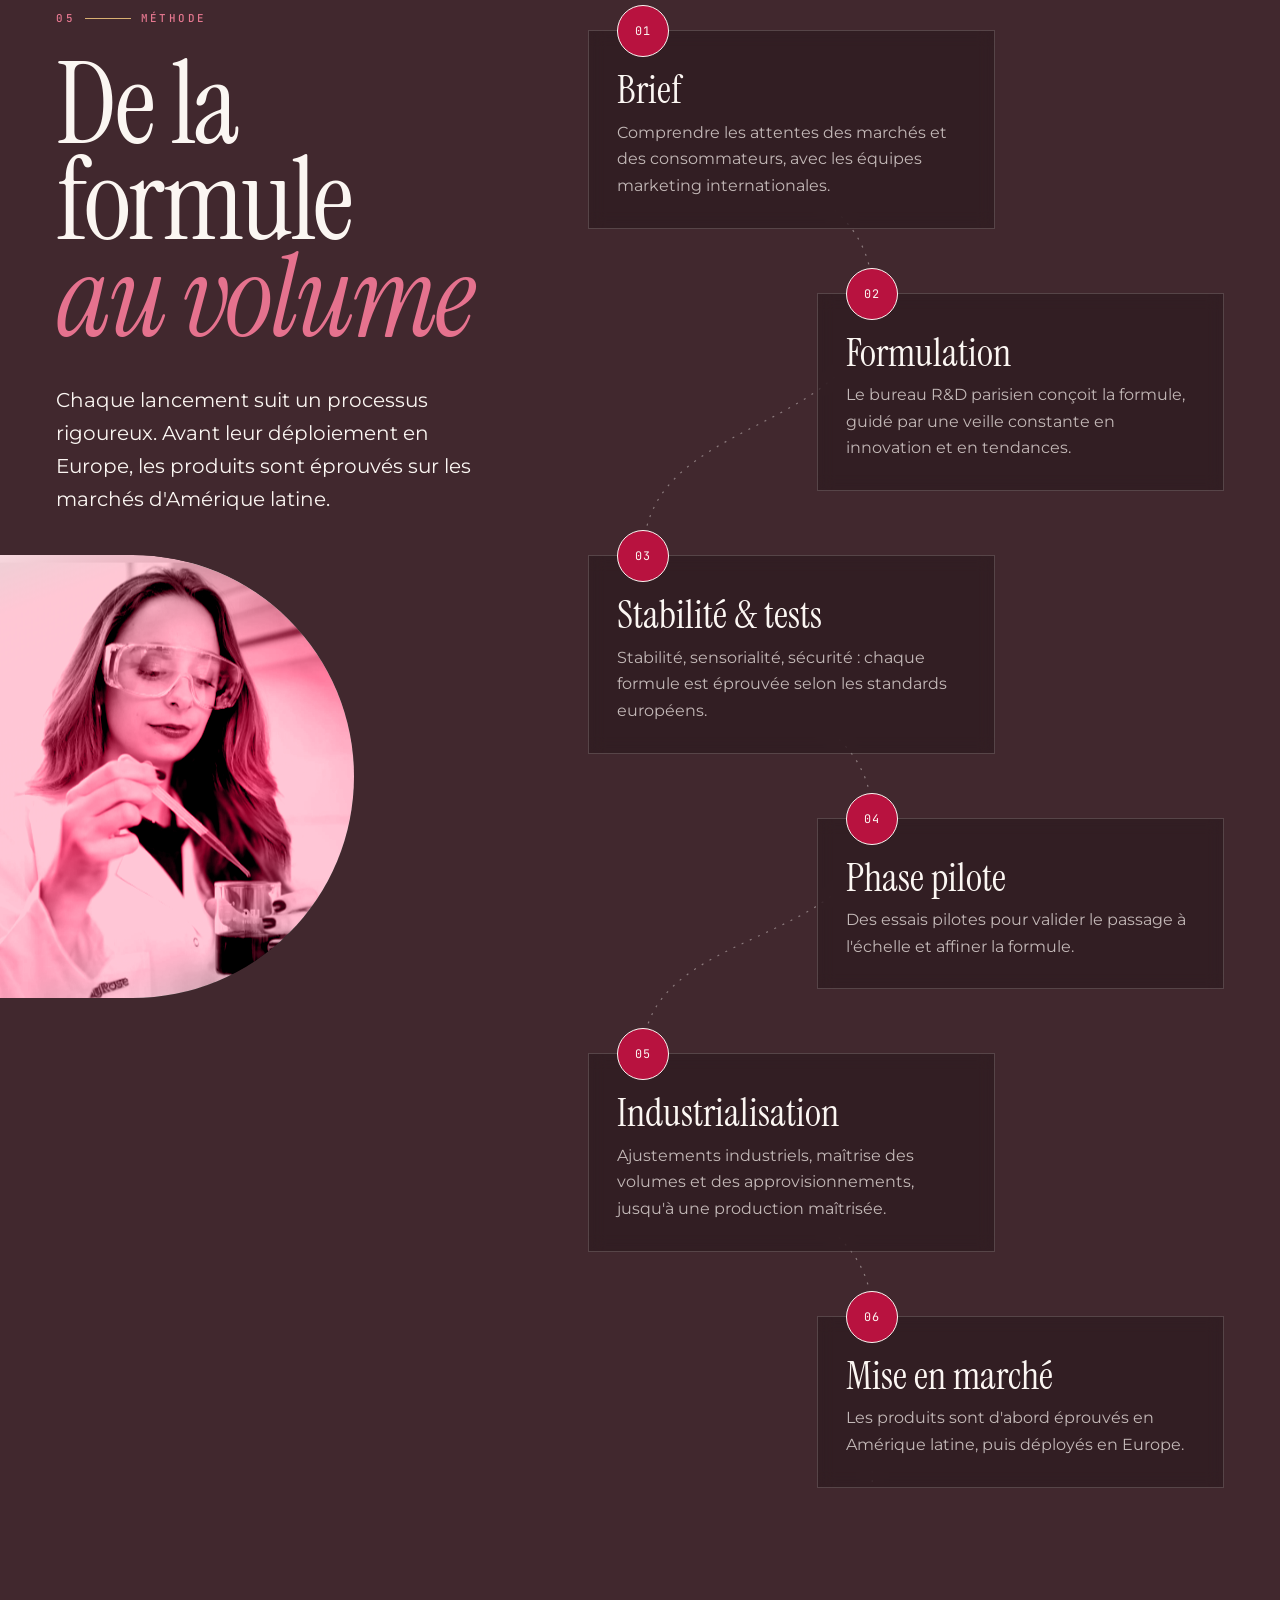
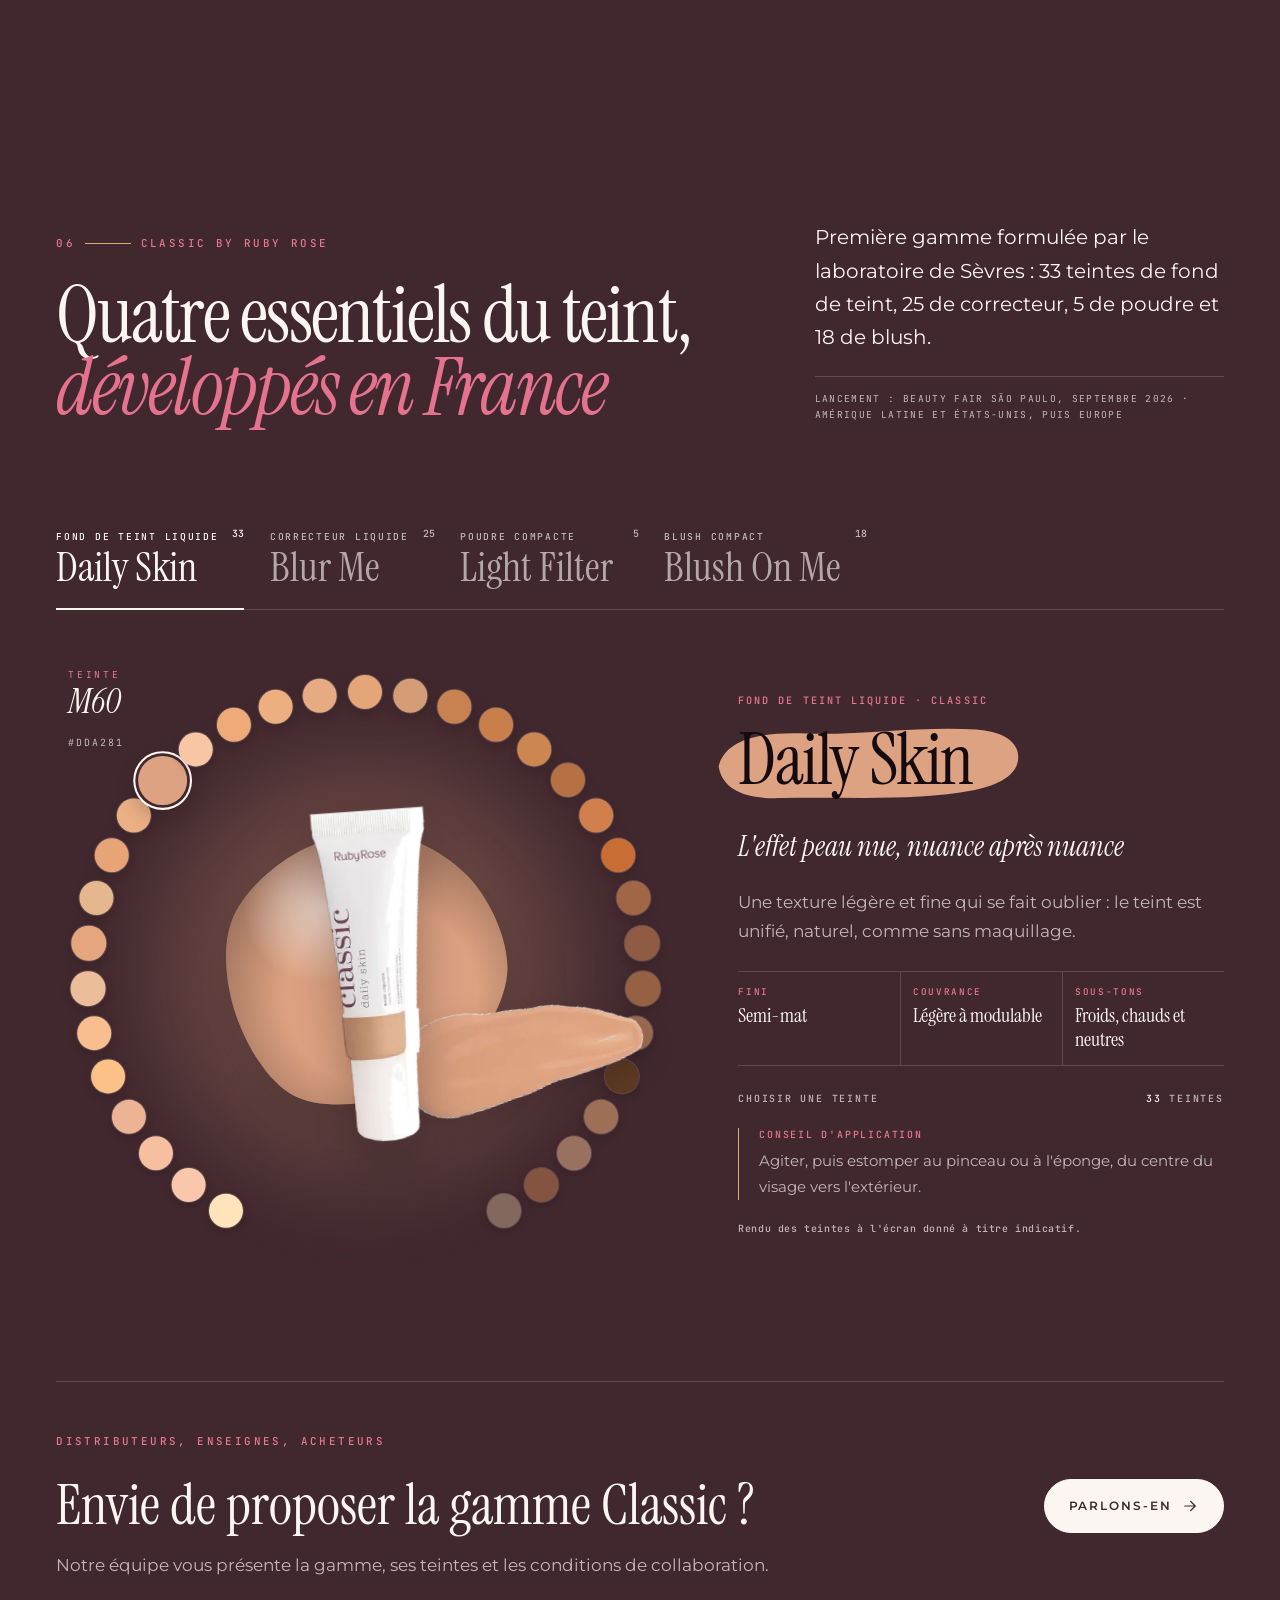
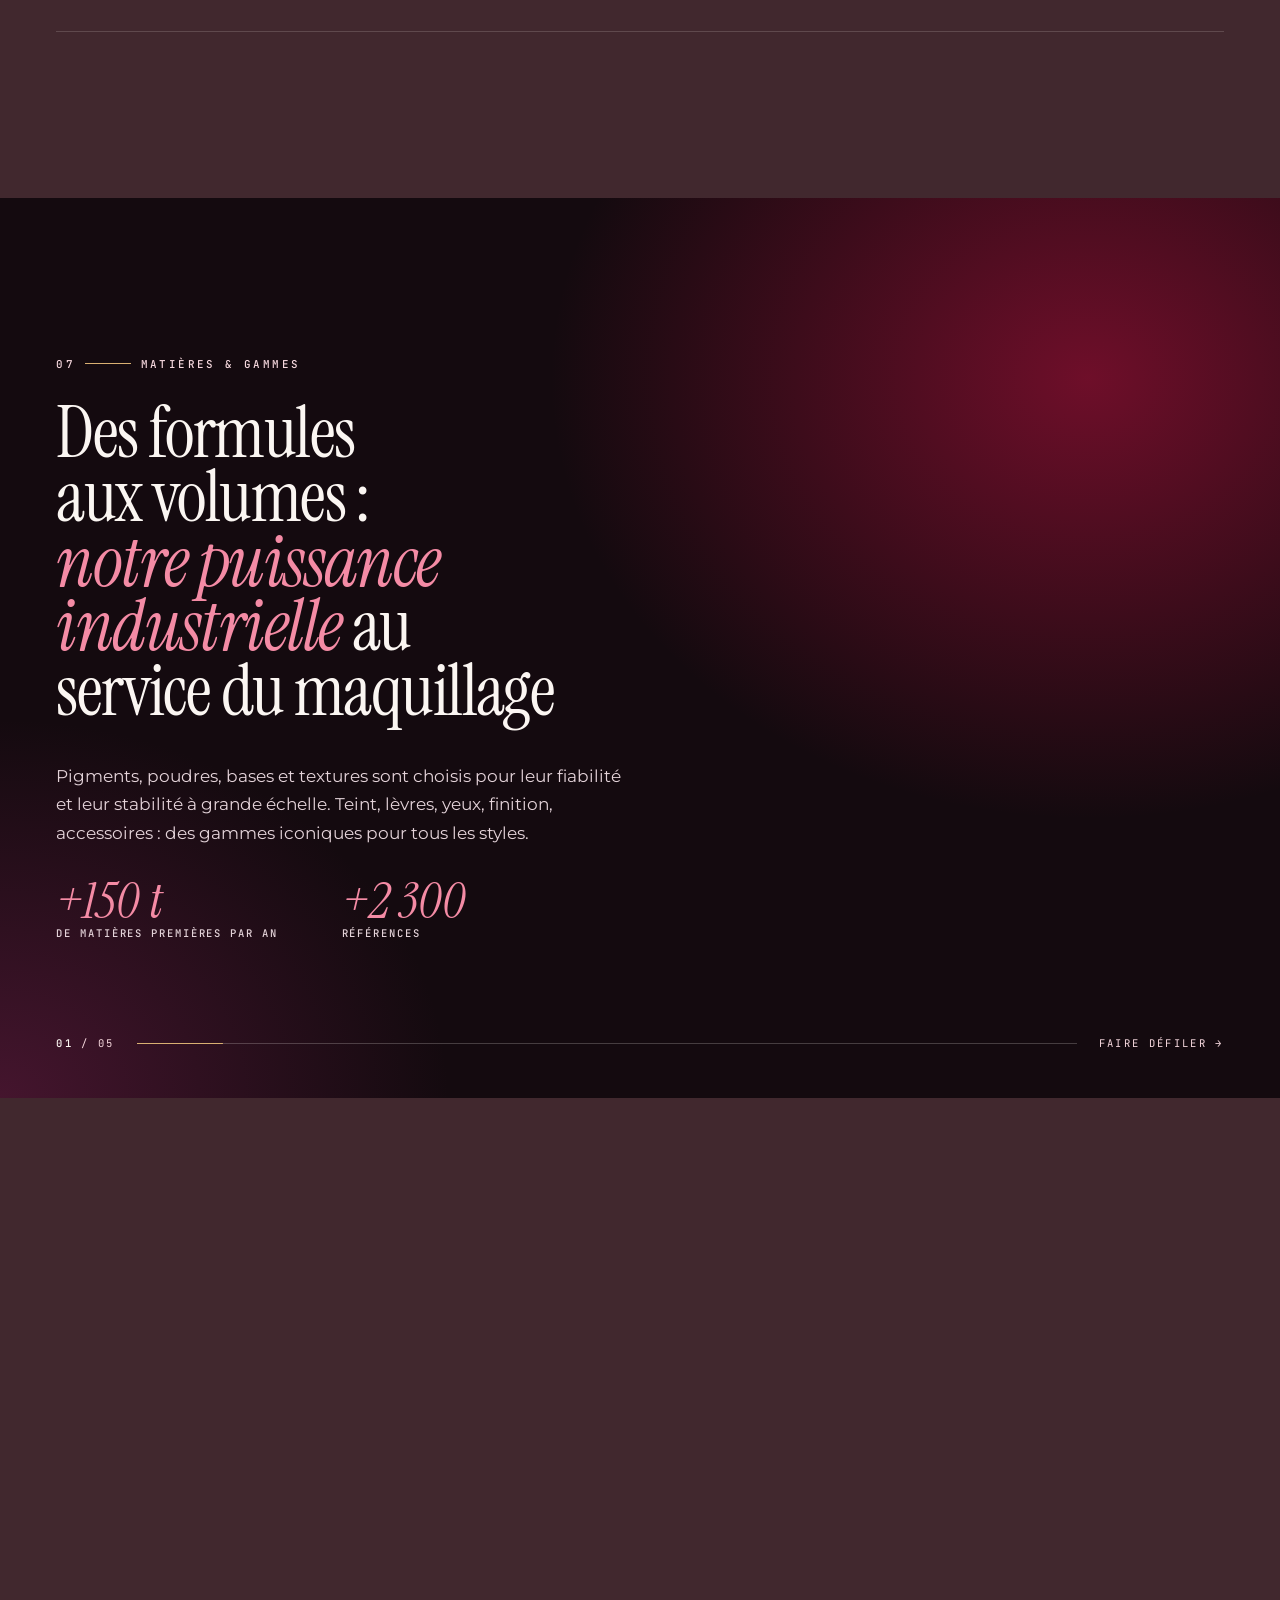
==== commit 0513a75f: "Slogan dört dilde "French Touch" olarak güncellendi (hero, alt bilgi, og:title) Co-Authored-By: Clau" ====
--- a/rubyrose-site/index.html
+++ b/rubyrose-site/index.html
@@ -6,7 +6,7 @@
 <title data-i18n="meta.title">Ruby Rose France — Laboratoire de formulation cosmétique à Sèvres</title>
 <meta name="description" data-i18n-attr="content:meta.desc" content="Ruby Rose France, laboratoire R&amp;D de formulation cosmétique de la marque internationale Ruby Rose, à Sèvres (Paris). Formulé en France, conforme au Règlement (CE) 1223/2009.">
 <meta name="theme-color" content="#140A0F">
-<meta property="og:title" content="Ruby Rose France — L'excellence française pour de nouveaux horizons de beauté">
+<meta property="og:title" content="Ruby Rose France — La French Touch pour de nouveaux horizons de beauté">
 <meta property="og:type" content="website">
 <meta property="og:image" content="assets/img/products/blush-on-me-pink-thrill.webp">
 <link rel="icon" type="image/png" href="assets/img/favicon.png">
@@ -103,7 +103,7 @@
   <p class="vlabel hero__coord" aria-hidden="true">Fig. 00 — Pigment · 48°49′N 2°12′E · Sèvres</p>
   <div class="hero__content">
     <p class="eyebrow mono hero__eyebrow" data-i18n="hero.eyebrow">Laboratoire de formulation cosmétique · Sèvres, Paris</p>
-    <h1 class="hero__title" id="hero-title" data-i18n="hero.title" data-split="chars">L'excellence <em>française</em> pour de nouveaux horizons de beauté</h1>
+    <h1 class="hero__title" id="hero-title" data-i18n="hero.title" data-split="chars">La <em>French Touch</em> pour de nouveaux horizons de beauté</h1>
     <div class="hero__bottom">
       <p class="hero__lead" data-i18n="hero.lead">Le laboratoire R&amp;D européen de Ruby Rose, marque de maquillage née au Brésil&nbsp;: des formules sur mesure, stables et conformes.</p>
       <div class="hero__ctas">
@@ -695,7 +695,7 @@
 <footer class="footer" data-pal="night">
   <div class="container">
     <div class="footer__top">
-      <p class="footer__claim" data-i18n="ft.claim">L'excellence française pour de nouveaux <em>horizons de beauté</em></p>
+      <p class="footer__claim" data-i18n="ft.claim">La French Touch pour de nouveaux <em>horizons de beauté</em></p>
       <a class="btn btn--light" href="#contact" data-magnetic><span data-i18n="nav.cta">Demander un échantillon</span></a>
     </div>
     <div class="footer__cols">
@@ -718,7 +718,7 @@
 </footer>
 
 <script type="application/json" id="i18n">
-{"fr":{"ui.close":"Fermer le menu","cl.shadesOf":"Teintes {p}","err.req":"Ce champ est obligatoire.","err.email":"Merci d'indiquer une adresse e-mail valide.","err.rgpd":"Merci d'accepter les conditions d'utilisation de vos données.","cur.view":"Voir","cur.drag":"Glisser","cur.pick":"Choisir","pc.tag.fr":"Formulé en France","pc.tag.pf":"Portfolio Ruby Rose","pd.daily":"Fond de teint liquide semi-mat · 33 teintes","pd.blur":"Correcteur liquide effet flou · 25 teintes","pd.light":"Poudre compacte mate et veloutée · 5 teintes","pd.blushc":"Blush compact, finis mats et irisés · 18 teintes","pd.glasspd":"Poudre compacte de la gamme Glass","pd.baked":"Poudre cuite de la gamme Blow","pd.hl":"Enlumineur cuit de la gamme Blow","pd.brush":"Pinceau poudre & fond de teint · Glass","pd.lumen":"Gloss à lèvres de la ligne Wonder","pd.glossier":"Gloss à lèvres de la gamme Blow","pd.mood":"Rouge à lèvres liquide","pd.ct":"Rouge à lèvres liquide de la gamme Blow","pd.mglass":"Mascara de la gamme Glass","pd.tropico":"Mascara Power Volume","pd.feels":"Mascara de la ligne Feels","pd.curve":"Mascara volume & courbe · Eye Styler","pd.length":"Mascara longueur & définition · Eye Styler","pd.cat":"Mascara effet cat eye · Eye Styler"},"en":{"meta.title":"Ruby Rose France — Cosmetic formulation laboratory in Sèvres","meta.desc":"Ruby Rose France, the cosmetic formulation R&D laboratory of the international Ruby Rose brand, in Sèvres (Paris). Formulated in France, compliant with Regulation (EC) 1223/2009.","ui.skip":"Skip to content","ui.home":"Ruby Rose France — home","ui.mainnav":"Main navigation","ui.lang":"Language","ui.open":"Open menu","ui.close":"Close menu","ui.footnav":"Footer","nav.brand":"The brand","nav.lab":"The laboratory","nav.expertise":"Expertise","nav.ranges":"Ranges","nav.team":"The team","nav.contact":"Contact","nav.cta":"Request a sample","hero.eyebrow":"Cosmetic formulation laboratory · Sèvres, Paris","hero.title":"French <em>excellence<\/em> for new horizons in beauty","hero.lead":"The European R&amp;D laboratory of Ruby Rose, the makeup brand born in Brazil: bespoke, stable and compliant formulas.","hero.cta1":"Discover the laboratory","hero.badge":"#FormuléEnFrance · R&amp;D laboratory · Sèvres · ","hero.scroll":"Scroll","mq.1":"The Group's French Touch","mq.2":"#FormuléEnFrance","mq.3":"An international team with a French accent","mq.4":"From formulas to volumes","mq.5":"European cosmetic standards","fig.eyebrow":"Ruby Rose in figures","fig.title":"A global brand, <em>laboratory precision<\/em>","fig.1":"countries of distribution","fig.2":"products sold every year","fig.3":"makeup references","fig.4":"of raw materials purchased per year","fig.5":"raw-material references","fig.6":"years of formulation expertise","brand.cap":"Complexion textures","brand.eyebrow":"The brand","brand.title":"An international brand, <em>born in Brazil<\/em>","brand.p1":"Born in Brazil, Ruby Rose is an international makeup brand sold in more than 40 countries, known for the diversity of its ranges.","brand.p2":"From Sèvres, Ruby Rose France creates, develops and adapts the offer for the French and European markets.","brand.f1t":"Origin","brand.f1":"Brazil","brand.f2t":"R&amp;D laboratory","brand.f2":"Sèvres, France","brand.f3t":"Production","brand.f3":"Istanbul, Türkiye","brand.f4t":"Distribution","brand.f4":"40+ countries","brand.quote":"“Our mission: to bridge the strength of an international group and the high standards of French cosmetic know-how.”","team.anna.role":"Managing Director","lab.eyebrow":"The laboratory","lab.title":"The Group's <em>French Touch<\/em>","lab.lead":"At the heart of Ruby Rose's expertise, the French laboratory approaches cosmetics as true engineering, with full command of European standards.","lab.p":"Fuelled by international sourcing and active monitoring, notably at In-Cosmetics, our formulators bring in the latest innovations in textures and finishes.","lab.c1":"Observation","lab.c2":"Mixing &amp; texture","lab.c3":"Centrifugation","lab.p1t":"Formulation","lab.p1":"Bespoke formulas combining performance, sensoriality and creativity.","lab.p2t":"Stability","lab.p2":"High-quality, stable products, proven at every stage of development.","lab.p3t":"Sensoriality","lab.p3":"Modern textures and shades in tune with global trends.","lab.p4t":"Performance","lab.p4":"The latest innovations in textures, performance and finishes.","lab.p5t":"Safety","lab.p5":"Compliance with Regulation (EC) 1223/2009 and European cosmetic standards, among the strictest in the world.","lab.p6t":"Industrial reproducibility","lab.p6":"Every formula pairs creativity with reproducibility, for consistent quality at scale.","lab.d1t":"Raw materials","lab.d1":"2,300+ references","lab.d2t":"Volumes","lab.d2":"150+ t per year","lab.d3t":"Regulation","lab.d3":"Reg. (EC) 1223/2009","lab.d4t":"Monitoring","lab.d4":"In-Cosmetics","exp.eyebrow":"Expertise","exp.title":"The link between research, <em>industrialisation<\/em> and market","exp.lead":"The laboratory supports every project from the initial idea to market launch, in close synergy with the Group's international teams.","exp.s1t":"Formulation study &amp; adaptation","exp.s1":"Designing, fine-tuning and adapting formulas to the expectations and standards of the European market.","exp.s2t":"Raw-material selection &amp; validation","exp.s2":"Pigments, powders, bases and textures chosen for their reliability, their stability and their compatibility with large-scale production.","exp.s3t":"Industrial support","exp.s3":"Tests, pilot phases and industrial adjustments, all the way to fully controlled production.","exp.s4t":"European regulatory compliance","exp.s4":"Products developed in compliance with Regulation (EC) 1223/2009 and European cosmetic standards.","exp.s5t":"Production process optimisation","exp.s5":"","exp.s6t":"Private label","exp.s6":"The laboratory creates exclusive private-label ranges: high-quality, stable makeup products that meet international requirements.","exp.s6c":"Let's discuss your project","exp.tk.eyebrow":"Turnkey industrialisation","exp.tk.title":"From the lab bench <em>to the production line<\/em>","exp.tk.1":"Understanding of industrial constraints","exp.tk.2":"Control of volumes","exp.tk.3":"Anticipation of supply challenges","exp.tk.4":"Reliable processes","proc.eyebrow":"Method","proc.title":"From formula <em>to volume<\/em>","proc.lead":"Every launch follows a rigorous process. Before being rolled out in Europe, products are proven on Latin American markets.","proc.1t":"Brief","proc.1":"Understanding market and consumer expectations, together with the international marketing teams.","proc.2t":"Formulation","proc.2":"The Paris R&amp;D office designs the formula, guided by constant monitoring of innovation and trends.","proc.3t":"Stability &amp; testing","proc.3":"Stability, sensoriality, safety: every formula is tested against European standards.","proc.4t":"Pilot phase","proc.4":"Pilot runs to validate scale-up and refine the formula.","proc.5t":"Industrialisation","proc.5":"Industrial adjustments and control of volumes and supply, through to fully controlled production.","proc.6t":"Market launch","proc.6":"Products are first proven in Latin America, then rolled out in Europe.","cl.eyebrow":"CLASSIC by Ruby Rose","cl.title":"Four complexion essentials, <em>developed in France<\/em>","cl.lead":"The first range formulated by the Sèvres laboratory: 33 foundation shades, 25 concealers, 5 powders and 18 blushes.","cl.launch":"Launch: Beauty Fair São Paulo, September 2026 · Latin America and the United States, then Europe","cl.tabs":"Products in the Classic range","cl.daily.type":"Liquid foundation","cl.blur.type":"Liquid concealer","cl.light.type":"Pressed powder","cl.blush.type":"Pressed blush","cl.shade":"Shade","cl.shadesOf":"Shades of {p}","cl.daily.tag":"The bare-skin effect, shade after shade","cl.daily.desc":"A light, fine texture you soon forget: the complexion looks even and natural, as if bare.","cl.k.finish":"Finish","cl.daily.s1":"Semi-matte","cl.k.cover":"Coverage","cl.daily.s2":"Light to buildable","cl.k.under":"Undertones","cl.daily.s3":"Cool, warm and neutral","cl.choose":"Choose a shade","cl.shades":"shades","cl.tip":"How to apply","cl.daily.tip":"Shake, then blend with a brush or sponge from the centre of the face outwards.","cl.blur.tag":"Corrects, blurs, disappears","cl.blur.desc":"Semi-matte finish, buildable coverage: its blurring effect softens fine lines and pores without creasing.","cl.k.effect":"Effect","cl.blur.s1":"Blurring","cl.k.lines":"Fine lines","cl.blur.s2":"No creasing","cl.k.use":"Use","cl.blur.s3":"Corrects, brightens, sculpts","cl.blur.tip":"Apply where you want to correct, brighten or contour, then tap until blended.","cl.light.tag":"The second-skin finish","cl.light.desc":"A light, velvety texture; its matte finish controls shine without weighing down or settling.","cl.light.s1":"Matte","cl.k.texture":"Texture","cl.light.s2":"Velvety","cl.light.s3":"Second skin","cl.light.tip":"Apply all over the face with a brush or sponge until the desired effect is achieved.","cl.blush.tag":"From nude to cherry, a made-to-measure healthy glow","cl.blush.desc":"A soft, silky texture in matte and iridescent finishes, for a natural, velvety healthy glow.","cl.k.finishes":"Finishes","cl.blush.s1":"Matte and iridescent","cl.blush.s2":"Soft and silky","cl.k.result":"Result","cl.blush.s3":"Natural and velvety","cl.blush.tip":"Apply to the cheekbones with a brush, building up gradually to the desired effect.","cl.note":"On-screen shade rendering is for illustration only.","cl.cta.eyebrow":"Distributors, retailers, buyers","cl.cta.title":"Interested in offering the Classic range?","cl.cta.text":"Our team will present the range, its shades and the terms of collaboration.","cl.cta.btn":"Let's talk","rg.eyebrow":"Materials &amp; ranges","rg.title":"From formulas to volumes: <em>our industrial strength<\/em> at the service of makeup","rg.hint":"Scroll","rg.aria":"Ruby Rose ranges","rg.lead":"Pigments, powders, bases and textures are chosen for their reliability and stability at scale. Complexion, lips, eyes, finishing, accessories: iconic ranges for every style.","rg.s1":"of raw materials per year","rg.s2":"references","rg.range":"Range","rg.collab":"Brow collaboration","rg.outro":"Our presence in France is being built step by step, adapting ranges and standards to the European market.","team.eyebrow":"The team","team.title":"An international team <em>with a French accent<\/em>","team.lead":"Founded by Anna Rayani, with over 20 years of experience, the laboratory brings together chemists, formulators and technicians from Brazil, France and beyond.","team.anna.word":"Vision","team.anna.bio":"Chosen by the Group to lead this innovation hub, Anna connects vision and execution.","team.anna.quote":"“Build for the long term and stay true to your vision.”","team.qa":"Questions &amp; answers","team.q.pride":"Your proudest achievement?","team.anna.a1":"Building the right teams, in France and in Türkiye, and seeing our first collection come to life in production.","team.q.ritual":"A work ritual?","team.anna.a2":"Reviewing priorities every morning to keep an overall view of all projects.","team.q.quality":"An essential quality?","team.anna.a3":"Perseverance.","team.lina.word":"Demanding","team.lina.bio":"With a master's in chemistry, Lina joined the laboratory as soon as it opened.","team.lina.quote":"“Creation &amp; innovation, an intuitive alchemy.”","team.q.likes":"What do you enjoy most?","team.lina.a1":"The variety of the work, the multicultural exchanges, the creativity and the diversity of formulations.","team.q.advice":"Advice you wish you'd had sooner?","team.lina.a2":"Don't wait until you feel ready to start: you learn by doing!","team.lina.a3":"Organisation.","team.dan.word":"Methodical","team.dan.bio":"With a dual French-Brazilian background in chemical processes and cosmetology, Danielle joined Ruby Rose in February 2025.","team.dan.quote":"“Team spirit in the service of well-being.”","team.dan.a1":"Validating several textures for production, in just one year.","team.dan.a2":"Logging formulation observations and following up on stability tests.","team.dan.a3":"Stay at the heart of trends!","team.cap":"The Sèvres laboratory","vis.eyebrow":"Vision","vis.title":"A long-term vision, <em>structured and ambitious<\/em>","vis.lead":"The ambition: to make Ruby Rose France a strategic hub for research, formulation and industrialisation in Europe.","vis.br":"Brazil","vis.1t":"Distribution hub","vis.1":"A strong foothold in Latin America, close to local marketing teams and consumer expectations.","vis.2t":"R&amp;D laboratory · New site under study","vis.2":"A factory on the outskirts of Paris to formulate, manufacture and ship from France, supporting the European launch.","vis.tr":"Türkiye","vis.3t":"Manufacturing unit","vis.3":"Located in the Trakya Free Zone: industrial optimisation and centralised raw-material purchasing.","vis.quote":"“My goal is to build an ecosystem where formulation, production and an understanding of international markets move forward together.”","ct.eyebrow":"Contact","ct.title":"We'll <em>get back to you<\/em>","ct.lead":"Are you a supplier, distributor, partner or candidate? Write to us and we will do our best to reply as soon as possible.","ct.addr":"Address","ct.mail":"Email","ct.follow":"Follow","ct.f.last":"Last name","ct.f.first":"First name","ct.f.company":"Company","ct.f.email":"Email","ct.f.phone":"Phone","ct.f.msg":"Message","ct.f.rgpd":"I have read the conditions for the use of my personal data, in accordance with the GDPR.","ct.req":"* Required fields.","ct.privacy":"Privacy policy","ct.send":"Send","ct.ok.eyebrow":"Message ready","ct.ok.title":"Thank you, we'll be in touch very soon.","ct.ok.text":"To complete sending, open your pre-filled message in your email app.","ct.ok.btn":"Open in my email app","ft.claim":"French excellence for new <em>horizons in beauty<\/em>","ft.about":"Cosmetic formulation laboratory of the international Ruby Rose brand. #FormuléEnFrance","ft.legal":"Legal notice","ft.top":"Back to top","err.req":"This field is required.","err.email":"Please enter a valid email address.","err.rgpd":"Please accept the conditions for the use of your data.","kin.1":"Formulated in France","kin.2":"The French Touch","cur.view":"View","cur.drag":"Drag","cur.pick":"Pick","lens.k1":"Viscosity","lens.k2":"pH","lens.k3":"Stability","lens.note":"Illustrative readout","lens.hint":"Move the lens","nav.products":"Products","hero.orbit":"Ruby Rose products in orbit: Daily Skin foundation, Blush On Me, Mood liquid lipstick, Light Filter powder, Lumen gloss and Glass mascara","pc.eyebrow":"Our products","pc.title":"From complexion to lashes, <em>a constellation of colour<\/em>","pc.lead":"Foundation, concealer, powder, blush, gloss, lipstick, mascara: a glimpse of the Ruby Rose portfolio, including the Classic range formulated in France.","pc.tabs":"Product categories","pc.cat.face":"Complexion","pc.cat.cheeks":"Cheeks","pc.cat.lips":"Lips","pc.cat.eyes":"Eyes","pc.hint":"Hover or tap a product","pc.tag.fr":"Formulated in France","pc.tag.pf":"Ruby Rose portfolio","pc.fam":"product families","pc.f1":"Foundation","pc.f2":"Concealer","pc.f3":"Powder","pc.f4":"Blush","pc.f5":"Gloss &amp; lipstick","pc.f6":"Mascara","pd.daily":"Semi-matte liquid foundation · 33 shades","pd.blur":"Blurring liquid concealer · 25 shades","pd.light":"Matte, velvety pressed powder · 5 shades","pd.blushc":"Pressed blush, matte and iridescent finishes · 18 shades","pd.glasspd":"Pressed powder from the Glass range","pd.baked":"Baked powder from the Blow range","pd.hl":"Baked highlighter from the Blow range","pd.brush":"Powder &amp; foundation brush · Glass","pd.lumen":"Lip gloss from the Wonder line","pd.glossier":"Lip gloss from the Blow range","pd.mood":"Liquid lipstick","pd.ct":"Liquid lipstick from the Blow range","pd.mglass":"Mascara from the Glass range","pd.tropico":"Power Volume mascara","pd.feels":"Mascara from the Feels line","pd.curve":"Volume &amp; curl mascara · Eye Styler","pd.length":"Length &amp; definition mascara · Eye Styler","pd.cat":"Cat-eye effect mascara · Eye Styler","rg.blow.alt":"BLOW product composition: Baked Filter powder, The Glossier One gloss, Baked Glowing Rules highlighter and Classic Thing liquid lipstick","alt.tubes":"Nude foundation tubes with swatched textures","alt.glass":"GLASS range products on a marble surface","alt.rosa":"LINHA ROSA stick products","alt.nat":"Brow Boss eyebrow gel from the Natalia Beauty collaboration","alt.pop":"POP STAR range textures","alt.lens":"Formulators at the microscope taking notes in the Sèvres laboratory","alt.micro":"Formulator examining a sample under the microscope","alt.mixer":"Laboratory mixer preparing a pink texture","alt.centri":"Preparing samples in a centrifuge","alt.shades":"Formulator comparing foundation shades in bottles","alt.pipette":"Formulator measuring a solution with a pipette","alt.anna":"Anna Rayani, Managing Director, in the Sèvres laboratory","alt.lina":"Portrait of Lina Ben Salem in the laboratory","alt.dan":"Portrait of Danielle Turatto Amin in the laboratory","alt.team":"The R&amp;D team at work in the Sèvres laboratory"},"pt":{"meta.title":"Ruby Rose France — Laboratório de formulação cosmética em Sèvres","meta.desc":"Ruby Rose France, laboratório de P&D em formulação cosmética da marca internacional Ruby Rose, em Sèvres (Paris). Formulado na França, em conformidade com o Regulamento (CE) 1223/2009.","ui.skip":"Ir para o conteúdo","ui.home":"Ruby Rose France — início","ui.mainnav":"Navegação principal","ui.lang":"Idioma","ui.open":"Abrir o menu","ui.close":"Fechar o menu","ui.footnav":"Rodapé","nav.brand":"A marca","nav.lab":"O laboratório","nav.expertise":"Expertise","nav.ranges":"Linhas","nav.team":"A equipe","nav.contact":"Contato","nav.cta":"Solicitar uma amostra","hero.eyebrow":"Laboratório de formulação cosmética · Sèvres, Paris","hero.title":"A excelência <em>francesa<\/em> para novos horizontes da beleza","hero.lead":"O laboratório europeu de P&amp;D da Ruby Rose, marca de maquiagem nascida no Brasil: fórmulas sob medida, estáveis e em conformidade.","hero.cta1":"Conhecer o laboratório","hero.badge":"#FormuléEnFrance · Laboratório de P&amp;D · Sèvres · ","hero.scroll":"Rolar","mq.1":"O French Touch do grupo","mq.2":"#FormuléEnFrance","mq.3":"Uma equipe internacional com sotaque francês","mq.4":"Das fórmulas aos volumes","mq.5":"Padrões cosméticos europeus","fig.eyebrow":"Ruby Rose em números","fig.title":"Uma marca global, <em>com precisão de laboratório<\/em>","fig.1":"países de distribuição","fig.2":"produtos vendidos por ano","fig.3":"referências de maquiagem","fig.4":"de matérias-primas compradas por ano","fig.5":"referências de matérias-primas","fig.6":"anos de expertise em formulação","brand.cap":"Texturas de pele","brand.eyebrow":"A marca","brand.title":"Uma marca internacional, <em>nascida no Brasil<\/em>","brand.p1":"Nascida no Brasil, a Ruby Rose é uma marca internacional de maquiagem distribuída em mais de 40 países, reconhecida pela diversidade de suas linhas.","brand.p2":"De Sèvres, a Ruby Rose France cria, desenvolve e adapta a oferta para os mercados francês e europeu.","brand.f1t":"Origem","brand.f1":"Brasil","brand.f2t":"Laboratório de P&amp;D","brand.f2":"Sèvres, França","brand.f3t":"Produção","brand.f3":"Istambul, Turquia","brand.f4t":"Distribuição","brand.f4":"+40 países","brand.quote":"“Nossa missão: unir a força de um grupo internacional à exigência do savoir-faire cosmético francês.”","team.anna.role":"Diretora-geral","lab.eyebrow":"O laboratório","lab.title":"O French Touch <em>do grupo<\/em>","lab.lead":"No coração da expertise Ruby Rose, o laboratório francês concebe a cosmética como uma verdadeira engenharia, com pleno domínio dos padrões europeus.","lab.p":"Com sourcing internacional e monitoramento ativo, especialmente na feira In-Cosmetics, os formuladores incorporam as últimas inovações em texturas e acabamentos.","lab.c1":"Observação","lab.c2":"Mistura &amp; textura","lab.c3":"Centrifugação","lab.p1t":"Formulação","lab.p1":"Fórmulas sob medida que unem desempenho, sensorialidade e criatividade.","lab.p2t":"Estabilidade","lab.p2":"Produtos de qualidade e estáveis, comprovados em cada etapa do desenvolvimento.","lab.p3t":"Sensorialidade","lab.p3":"Texturas modernas e tons alinhados às tendências mundiais.","lab.p4t":"Desempenho","lab.p4":"As últimas inovações em texturas, desempenho e acabamentos.","lab.p5t":"Segurança","lab.p5":"Conformidade com o Regulamento (CE) 1223/2009 e com os padrões cosméticos europeus, entre os mais rigorosos do mundo.","lab.p6t":"Reprodutibilidade industrial","lab.p6":"Cada fórmula une criatividade e reprodutibilidade, para uma qualidade constante em grande escala.","lab.d1t":"Matérias-primas","lab.d1":"+2.300 referências","lab.d2t":"Volumes","lab.d2":"+150 t por ano","lab.d3t":"Regulamentação","lab.d3":"Reg. (CE) 1223/2009","lab.d4t":"Monitoramento","lab.d4":"In-Cosmetics","exp.eyebrow":"Expertise","exp.title":"A ponte entre pesquisa, <em>industrialização<\/em> e mercado","exp.lead":"O laboratório acompanha cada projeto, da ideia inicial ao lançamento no mercado, em perfeita sinergia com as equipes internacionais do grupo.","exp.s1t":"Estudo &amp; adaptação das formulações","exp.s1":"Conceber, ajustar e adaptar as fórmulas às expectativas e aos padrões do mercado europeu.","exp.s2t":"Seleção &amp; validação de matérias-primas","exp.s2":"Pigmentos, pós, bases e texturas escolhidos por sua confiabilidade, estabilidade e compatibilidade com a produção em grande escala.","exp.s3t":"Acompanhamento industrial","exp.s3":"Testes, fases-piloto e ajustes industriais, até uma produção totalmente controlada.","exp.s4t":"Conformidade regulatória europeia","exp.s4":"Produtos desenvolvidos em conformidade com o Regulamento (CE) 1223/2009 e os padrões cosméticos europeus.","exp.s5t":"Otimização dos processos de produção","exp.s5":"","exp.s6t":"Marca própria","exp.s6":"O laboratório cria linhas exclusivas de marca própria: produtos de maquiagem de qualidade, estáveis e em conformidade com as exigências internacionais.","exp.s6c":"Vamos falar do seu projeto","exp.tk.eyebrow":"Industrialização chave na mão","exp.tk.title":"Da bancada <em>à linha de produção<\/em>","exp.tk.1":"Compreensão das restrições industriais","exp.tk.2":"Controle dos volumes","exp.tk.3":"Antecipação dos desafios de abastecimento","exp.tk.4":"Confiabilidade dos processos","proc.eyebrow":"Método","proc.title":"Da fórmula <em>ao volume<\/em>","proc.lead":"Cada lançamento segue um processo rigoroso. Antes de chegar à Europa, os produtos são testados nos mercados da América Latina.","proc.1t":"Briefing","proc.1":"Compreender as expectativas dos mercados e dos consumidores, junto às equipes de marketing internacionais.","proc.2t":"Formulação","proc.2":"O escritório de P&amp;D em Paris concebe a fórmula, guiado por um monitoramento constante de inovações e tendências.","proc.3t":"Estabilidade &amp; testes","proc.3":"Estabilidade, sensorialidade, segurança: cada fórmula é testada segundo os padrões europeus.","proc.4t":"Fase-piloto","proc.4":"Ensaios-piloto para validar o aumento de escala e refinar a fórmula.","proc.5t":"Industrialização","proc.5":"Ajustes industriais, domínio dos volumes e do abastecimento, até uma produção totalmente controlada.","proc.6t":"Lançamento","proc.6":"Os produtos são primeiro comprovados na América Latina e, depois, lançados na Europa.","cl.eyebrow":"CLASSIC by Ruby Rose","cl.title":"Quatro essenciais para a pele, <em>desenvolvidos na França<\/em>","cl.lead":"A primeira linha formulada pelo laboratório de Sèvres: 33 tons de base, 25 de corretivo, 5 de pó e 18 de blush.","cl.launch":"Lançamento: Beauty Fair São Paulo, setembro de 2026 · América Latina e Estados Unidos, depois Europa","cl.tabs":"Produtos da linha Classic","cl.daily.type":"Base líquida","cl.blur.type":"Corretivo líquido","cl.light.type":"Pó compacto","cl.blush.type":"Blush compacto","cl.shade":"Tom","cl.shadesOf":"Tons {p}","cl.daily.tag":"O efeito pele nua, tom após tom","cl.daily.desc":"Uma textura leve e fina que se faz esquecer: a pele fica uniforme e natural, como sem maquiagem.","cl.k.finish":"Acabamento","cl.daily.s1":"Semimatte","cl.k.cover":"Cobertura","cl.daily.s2":"Leve a construível","cl.k.under":"Subtons","cl.daily.s3":"Frios, quentes e neutros","cl.choose":"Escolha um tom","cl.shades":"tons","cl.tip":"Como aplicar","cl.daily.tip":"Agite e esfume com pincel ou esponja, do centro do rosto para fora.","cl.blur.tag":"Corrige, desfoca, passa despercebido","cl.blur.desc":"Acabamento semimate e cobertura modulável: o efeito blur suaviza linhas finas e poros, sem marcar.","cl.k.effect":"Efeito","cl.blur.s1":"Blur","cl.k.lines":"Linhas finas","cl.blur.s2":"Não marca","cl.k.use":"Uso","cl.blur.s3":"Corrige, ilumina, esculpe","cl.blur.tip":"Aplique nas áreas a corrigir, iluminar ou contornar e dê batidinhas até esfumar.","cl.light.tag":"O acabamento segunda pele","cl.light.desc":"Textura leve e aveludada; o acabamento matte controla o brilho sem pesar nem marcar.","cl.light.s1":"Matte","cl.k.texture":"Textura","cl.light.s2":"Aveludada","cl.light.s3":"Segunda pele","cl.light.tip":"Aplique em todo o rosto com pincel ou esponja até obter o efeito desejado.","cl.blush.tag":"Do nude ao cereja, o efeito saudável sob medida","cl.blush.desc":"Textura macia e sedosa, em acabamentos matte e cintilantes, para um efeito saudável natural e aveludado.","cl.k.finishes":"Acabamentos","cl.blush.s1":"Matte e cintilante","cl.blush.s2":"Macia e sedosa","cl.k.result":"Resultado","cl.blush.s3":"Natural e aveludado","cl.blush.tip":"Aplique nas maçãs do rosto com pincel, dosando aos poucos até o efeito desejado.","cl.note":"A reprodução dos tons na tela é apenas indicativa.","cl.cta.eyebrow":"Distribuidores, redes de varejo, compradores","cl.cta.title":"Quer oferecer a linha Classic?","cl.cta.text":"Nossa equipe apresenta a linha, seus tons e as condições de parceria.","cl.cta.btn":"Vamos conversar","rg.eyebrow":"Matérias &amp; linhas","rg.title":"Das fórmulas aos volumes: <em>nossa força industrial<\/em> a serviço da maquiagem","rg.hint":"Rolar","rg.aria":"Linhas Ruby Rose","rg.lead":"Pigmentos, pós, bases e texturas são escolhidos por sua confiabilidade e estabilidade em grande escala. Pele, lábios, olhos, finalização, acessórios: linhas icônicas para todos os estilos.","rg.s1":"de matérias-primas por ano","rg.s2":"referências","rg.range":"Linha","rg.collab":"Collab sobrancelhas","rg.outro":"A presença na França está sendo construída passo a passo, com a adaptação das linhas e dos padrões ao mercado europeu.","team.eyebrow":"A equipe","team.title":"Uma equipe internacional <em>com sotaque francês<\/em>","team.lead":"Fundado por Anna Rayani, com mais de 20 anos de experiência, o laboratório reúne químicos, formuladores e técnicos do Brasil, da França e de outros países.","team.anna.word":"Visão","team.anna.bio":"Escolhida pelo grupo para liderar este polo de inovação, Anna conecta visão e execução.","team.anna.quote":"“Construir no longo prazo e permanecer fiel à sua visão.”","team.qa":"Perguntas &amp; respostas","team.q.pride":"Seu maior orgulho?","team.anna.a1":"Ter formado as equipes certas, na França e na Turquia, e ver nossa primeira coleção ganhar vida na produção.","team.q.ritual":"Um ritual de trabalho?","team.anna.a2":"Rever as prioridades todas as manhãs para manter uma visão global dos projetos.","team.q.quality":"Uma qualidade indispensável?","team.anna.a3":"A perseverança.","team.lina.word":"Exigente","team.lina.bio":"Com mestrado em química, Lina entrou no laboratório desde a sua abertura.","team.lina.quote":"“Criação &amp; inovação, a alquimia intuitiva.”","team.q.likes":"O que você mais gosta?","team.lina.a1":"A versatilidade das missões, a troca multicultural, a criatividade e a diversidade das formulações.","team.q.advice":"Um conselho que gostaria de ter recebido antes?","team.lina.a2":"Não esperar estar pronta para começar: é fazendo que se aprende!","team.lina.a3":"A organização.","team.dan.word":"Metódica","team.dan.bio":"Com dupla formação franco-brasileira em processos químicos e cosmetologia, Danielle entrou na Ruby Rose em fevereiro de 2025.","team.dan.quote":"“O espírito de equipe a serviço do bem-estar.”","team.dan.a1":"Ter validado várias texturas destinadas à produção, em apenas um ano.","team.dan.a2":"Registrar as observações de formulação e acompanhar os testes de estabilidade.","team.dan.a3":"Ficar sempre por dentro das tendências!","team.cap":"O laboratório de Sèvres","vis.eyebrow":"Visão","vis.title":"Uma visão de longo prazo, <em>estruturada e ambiciosa<\/em>","vis.lead":"A ambição: fazer da Ruby Rose France um polo estratégico de pesquisa, formulação e industrialização para a Europa.","vis.br":"Brasil","vis.1t":"Hub de distribuição","vis.1":"Uma sólida presença na América Latina, próxima das equipes de marketing locais e das expectativas dos consumidores.","vis.2t":"Laboratório de P&amp;D · Nova unidade em estudo","vis.2":"Uma fábrica às portas de Paris para formular, fabricar e expedir a partir da França, apoiando o lançamento europeu.","vis.tr":"Turquia","vis.3t":"Unidade de fabricação","vis.3":"Instalada na zona franca de Trakya: otimização industrial e compras centralizadas de matérias-primas.","vis.quote":"“Meu objetivo é construir um ecossistema em que a formulação, a produção e a compreensão dos mercados internacionais avancem juntas.”","ct.eyebrow":"Contato","ct.title":"Nós <em>respondemos<\/em>","ct.lead":"Você é fornecedor, distribuidor, parceiro ou candidato? Escreva para nós: faremos o possível para responder o mais rápido possível.","ct.addr":"Endereço","ct.mail":"E-mail","ct.follow":"Seguir","ct.f.last":"Sobrenome","ct.f.first":"Nome","ct.f.company":"Empresa","ct.f.email":"E-mail","ct.f.phone":"Telefone","ct.f.msg":"Mensagem","ct.f.rgpd":"Li as condições de uso dos meus dados pessoais, em conformidade com o RGPD.","ct.req":"* Campos obrigatórios.","ct.privacy":"Política de privacidade","ct.send":"Enviar","ct.ok.eyebrow":"Mensagem pronta","ct.ok.title":"Obrigado, retornaremos muito em breve.","ct.ok.text":"Para concluir o envio, abra sua mensagem pré-preenchida no seu aplicativo de e-mail.","ct.ok.btn":"Abrir no meu e-mail","ft.claim":"A excelência francesa para novos <em>horizontes da beleza<\/em>","ft.about":"Laboratório de formulação cosmética da marca internacional Ruby Rose. #FormuléEnFrance","ft.legal":"Aviso legal","ft.top":"Voltar ao topo","err.req":"Este campo é obrigatório.","err.email":"Informe um endereço de e-mail válido.","err.rgpd":"Aceite as condições de uso dos seus dados.","kin.1":"Formulado na França","kin.2":"O French Touch","cur.view":"Ver","cur.drag":"Arrastar","cur.pick":"Escolher","lens.k1":"Viscosidade","lens.k2":"pH","lens.k3":"Estabilidade","lens.note":"Leitura ilustrativa","lens.hint":"Mova a lente","nav.products":"Produtos","hero.orbit":"Produtos Ruby Rose em órbita: base Daily Skin, blush On Me, batom líquido Mood, pó Light Filter, gloss Lumen e máscara Glass","pc.eyebrow":"Nossos produtos","pc.title":"Da pele aos cílios, <em>uma constelação de cores<\/em>","pc.lead":"Base, corretivo, pó, blush, gloss, batom, máscara: um panorama do portfólio Ruby Rose, incluindo a linha Classic formulada na França.","pc.tabs":"Categorias de produtos","pc.cat.face":"Pele","pc.cat.cheeks":"Bochechas","pc.cat.lips":"Lábios","pc.cat.eyes":"Olhos","pc.hint":"Passe o cursor ou toque em um produto","pc.tag.fr":"Formulado na França","pc.tag.pf":"Portfólio Ruby Rose","pc.fam":"famílias de produtos","pc.f1":"Base","pc.f2":"Corretivo","pc.f3":"Pó","pc.f4":"Blush","pc.f5":"Gloss &amp; batom","pc.f6":"Máscara","pd.daily":"Base líquida semimate · 33 tons","pd.blur":"Corretivo líquido efeito blur · 25 tons","pd.light":"Pó compacto matte e aveludado · 5 tons","pd.blushc":"Blush compacto, acabamentos matte e cintilantes · 18 tons","pd.glasspd":"Pó compacto da linha Glass","pd.baked":"Pó baked da linha Blow","pd.hl":"Iluminador baked da linha Blow","pd.brush":"Pincel para pó e base · Glass","pd.lumen":"Gloss labial da linha Wonder","pd.glossier":"Gloss labial da linha Blow","pd.mood":"Batom líquido","pd.ct":"Batom líquido da linha Blow","pd.mglass":"Máscara de cílios da linha Glass","pd.tropico":"Máscara Power Volume","pd.feels":"Máscara da linha Feels","pd.curve":"Máscara volume e curvatura · Eye Styler","pd.length":"Máscara alongamento e definição · Eye Styler","pd.cat":"Máscara efeito cat eye · Eye Styler","rg.blow.alt":"Composição de produtos BLOW: pó Baked Filter, gloss The Glossier One, iluminador Baked Glowing Rules e batom líquido Classic Thing","alt.tubes":"Tubos de base nude com texturas espalhadas","alt.glass":"Produtos da linha GLASS sobre mármore","alt.rosa":"Produtos em bastão da linha LINHA ROSA","alt.nat":"Gel de sobrancelhas Brow Boss da colaboração Natalia Beauty","alt.pop":"Texturas da linha POP STAR","alt.lens":"Formuladoras ao microscópio fazendo anotações no laboratório de Sèvres","alt.micro":"Formuladora observando uma amostra ao microscópio","alt.mixer":"Misturador de laboratório preparando uma textura rosa","alt.centri":"Preparação de amostras em uma centrífuga","alt.shades":"Formuladora comparando tons de base em frascos","alt.pipette":"Formuladora dosando uma solução com pipeta","alt.anna":"Anna Rayani, diretora-geral, no laboratório de Sèvres","alt.lina":"Retrato de Lina Ben Salem no laboratório","alt.dan":"Retrato de Danielle Turatto Amin no laboratório","alt.team":"A equipe de P&amp;D trabalhando no laboratório de Sèvres"},"tr":{"nav.products":"Ürünler","hero.lead":"Brezilya doğumlu makyaj markası Ruby Rose’un Avrupa Ar-Ge laboratuvarı: kişiye özel, stabil ve mevzuata uygun formüller.","hero.orbit":"Yörüngedeki Ruby Rose ürünleri: Daily Skin fondöten, Blush On Me allık, Mood likit ruj, Light Filter pudra, Lumen dudak parlatıcısı ve Glass maskara","brand.cap":"Ten dokuları","brand.p1":"Brezilya’da doğan Ruby Rose, 40’tan fazla ülkede satılan ve seri çeşitliliğiyle tanınan uluslararası bir makyaj markasıdır.","brand.p2":"Ruby Rose France, Sèvres’den Fransa ve Avrupa pazarları için ürün gamını tasarlar, geliştirir ve uyarlar.","pc.eyebrow":"Ürünlerimiz","pc.title":"Tenden kirpiklere, <em>bir renk takımyıldızı<\/em>","pc.lead":"Fondöten, kapatıcı, pudra, allık, dudak parlatıcısı, ruj, maskara: Fransa’da formüle edilen Classic serisi dahil, Ruby Rose portföyüne bir bakış.","pc.tabs":"Ürün kategorileri","pc.cat.face":"Ten","pc.cat.cheeks":"Yanaklar","pc.cat.lips":"Dudaklar","pc.cat.eyes":"Gözler","pc.hint":"Bir ürünün üzerine gelin veya dokunun","pc.tag.fr":"Fransa’da formüle edildi","pc.tag.pf":"Ruby Rose portföyü","pc.fam":"ürün ailesi","pc.f1":"Fondöten","pc.f2":"Kapatıcı","pc.f3":"Pudra","pc.f4":"Allık","pc.f5":"Parlatıcı &amp; ruj","pc.f6":"Maskara","pd.daily":"Yarı mat likit fondöten · 33 ton","pd.blur":"Bulanıklaştırıcı likit kapatıcı · 25 ton","pd.light":"Mat ve kadifemsi sıkıştırılmış pudra · 5 ton","pd.blushc":"Mat ve sedefli bitişli sıkıştırılmış allık · 18 ton","pd.glasspd":"Glass serisinden sıkıştırılmış pudra","pd.baked":"Blow serisinden fırınlanmış pudra","pd.hl":"Blow serisinden fırınlanmış aydınlatıcı","pd.brush":"Pudra ve fondöten fırçası · Glass","pd.lumen":"Wonder serisinden dudak parlatıcısı","pd.glossier":"Blow serisinden dudak parlatıcısı","pd.mood":"Likit ruj","pd.ct":"Blow serisinden likit ruj","pd.mglass":"Glass serisinden maskara","pd.tropico":"Power Volume maskara","pd.feels":"Feels serisinden maskara","pd.curve":"Hacim ve kıvrım maskarası · Eye Styler","pd.length":"Uzunluk ve belirginlik maskarası · Eye Styler","pd.cat":"Kedi gözü etkili maskara · Eye Styler","cl.shadesOf":"{p} tonları","lab.lead":"Ruby Rose uzmanlığının kalbindeki Fransa laboratuvarı, kozmetiği Avrupa standartlarına tam hâkimiyetle, gerçek bir mühendislik disiplini olarak ele alır.","lab.p":"Uluslararası tedarik ağı ve özellikle In-Cosmetics fuarındaki aktif takip sayesinde formülatörlerimiz doku ve bitişteki en son yenilikleri formüllere taşır.","proc.5":"Endüstriyel ayarlamalar, hacim ve tedarik yönetimiyle tamamen kontrollü üretime kadar.","cl.lead":"Sèvres laboratuvarının formüle ettiği ilk seri: 33 fondöten, 25 kapatıcı, 5 pudra ve 18 allık tonu.","cl.daily.desc":"Hafif ve ince dokusu kendini unutturur: ten eşit, doğal ve sanki makyajsızmış gibi görünür.","cl.daily.tip":"Çalkalayın, ardından fırça veya süngerle yüzün ortasından dışa doğru dağıtın.","cl.blur.desc":"Yarı mat bitiş, katmanlanabilir kapatıcılık: bulanıklaştırıcı etkisi ince çizgileri ve gözenekleri yumuşatır, çizgilere yerleşmez.","cl.blur.tip":"Kapatmak, aydınlatmak veya kontür yapmak istediğiniz bölgelere uygulayın, ardından tamamen dağılana kadar hafifçe tamponlayın.","cl.light.desc":"Hafif ve kadifemsi doku; mat bitişi teni ağırlaştırmadan ve çizgilere yerleşmeden parlamayı kontrol eder.","cl.blush.desc":"Mat ve sedefli bitişlerde yumuşak, ipeksi doku: doğal ve kadifemsi, sağlıklı bir görünüm.","rg.lead":"Pigmentler, pudralar, bazlar ve dokular, büyük ölçekte güvenilirlikleri ve stabiliteleri için seçilir. Ten, dudak, göz, bitiş ürünleri ve aksesuarlar: her tarza uygun ikonik seriler.","rg.blow.alt":"BLOW ürün kompozisyonu: Baked Filter pudra, The Glossier One dudak parlatıcısı, Baked Glowing Rules aydınlatıcı ve Classic Thing likit ruj","team.lead":"20 yılı aşkın deneyime sahip Anna Rayani’nin kurduğu laboratuvar; Brezilya’dan, Fransa’dan ve dünyanın dört bir yanından kimyagerleri, formülatörleri ve teknisyenleri bir araya getirir.","team.anna.bio":"Grup tarafından bu inovasyon merkezini yönetmek üzere seçilen Anna, vizyonu uygulamayla buluşturur.","team.lina.bio":"Kimya alanında yüksek lisans sahibi Lina, laboratuvarın açıldığı ilk günden beri ekipte.","team.dan.bio":"Kimyasal süreçler ve kozmetoloji alanında Fransız-Brezilya çift eğitimine sahip Danielle, Şubat 2025’te Ruby Rose’a katıldı.","vis.lead":"Hedef: Ruby Rose France’ı Avrupa için stratejik bir araştırma, formülasyon ve endüstrileşme merkezine dönüştürmek.","vis.1":"Yerel pazarlama ekiplerine ve tüketici beklentilerine yakın, Latin Amerika’da güçlü bir varlık.","vis.2":"Paris’in hemen yanında, Fransa’dan formüle etmek, üretmek ve sevk etmek için bir fabrika: Avrupa lansmanının dayanağı.","vis.3":"Trakya Serbest Bölgesi’nde: endüstriyel optimizasyon ve merkezi hammadde satın alımı.","alt.tubes":"Nude fondöten tüpleri ve sürülmüş dokuları","alt.glass":"Mermer yüzey üzerinde GLASS serisi ürünleri","alt.rosa":"LINHA ROSA serisinden stik ürünler","alt.nat":"Natalia Beauty iş birliğinden Brow Boss kaş jeli","alt.pop":"POP STAR serisinden dokular","alt.lens":"Sèvres laboratuvarında mikroskopla çalışan ve not alan formülatörler","alt.micro":"Mikroskopta numune inceleyen bir formülatör","alt.mixer":"Pembe bir doku hazırlayan laboratuvar karıştırıcısı","alt.centri":"Santrifüjde numune hazırlığı","alt.shades":"Şişelerdeki fondöten tonlarını karşılaştıran bir formülatör","alt.pipette":"Pipetle çözelti ölçen bir formülatör","alt.anna":"Genel Müdür Anna Rayani, Sèvres laboratuvarında","alt.lina":"Laboratuvarda Lina Ben Salem portresi","alt.dan":"Laboratuvarda Danielle Turatto Amin portresi","alt.team":"Sèvres laboratuvarında çalışan Ar-Ge ekibi","meta.title":"Ruby Rose France — Sèvres’de kozmetik formülasyon laboratuvarı","meta.desc":"Ruby Rose France, uluslararası Ruby Rose markasının Sèvres’deki (Paris) kozmetik formülasyon Ar-Ge laboratuvarı. Fransa’da formüle edildi, (AT) 1223/2009 sayılı Tüzük’e uygun.","ui.skip":"İçeriğe geç","ui.home":"Ruby Rose France — ana sayfa","ui.mainnav":"Ana gezinme","ui.lang":"Dil","ui.open":"Menüyü aç","ui.close":"Menüyü kapat","ui.footnav":"Alt bilgi","nav.brand":"Marka","nav.lab":"Laboratuvar","nav.expertise":"Uzmanlık","nav.ranges":"Seriler","nav.team":"Ekip","nav.contact":"İletişim","nav.cta":"Numune talep edin","hero.eyebrow":"Kozmetik formülasyon laboratuvarı · Sèvres, Paris","hero.title":"Yeni güzellik ufukları için <em>Fransız<\/em> dokunuşu","hero.cta1":"Laboratuvarı keşfedin","hero.badge":"#FormuléEnFrance · Ar-Ge laboratuvarı · Sèvres · ","hero.scroll":"Kaydırın","mq.1":"Grubun Fransız dokunuşu","mq.2":"#FormuléEnFrance","mq.3":"Fransız aksanlı uluslararası bir ekip","mq.4":"Formüllerden hacimlere","mq.5":"Avrupa kozmetik standartları","fig.eyebrow":"Rakamlarla Ruby Rose","fig.title":"Küresel bir marka, <em>laboratuvar hassasiyeti<\/em>","fig.1":"ülkede dağıtım","fig.2":"ürün her yıl satılıyor","fig.3":"makyaj referansı","fig.4":"yıllık hammadde alımı","fig.5":"hammadde referansı","fig.6":"yıllık formülasyon uzmanlığı","brand.eyebrow":"Marka","brand.title":"Uluslararası bir marka, <em>Brezilya doğumlu<\/em>","brand.f1t":"Köken","brand.f1":"Brezilya","brand.f2t":"Ar-Ge laboratuvarı","brand.f2":"Sèvres, Fransa","brand.f3t":"Üretim","brand.f3":"İstanbul, Türkiye","brand.f4t":"Dağıtım","brand.f4":"40+ ülke","brand.quote":"“Misyonumuz: uluslararası bir grubun gücüyle Fransız kozmetik uzmanlığının titizliği arasında köprü kurmak.”","team.anna.role":"Genel Müdür","lab.eyebrow":"Laboratuvar","lab.title":"Grubun <em>Fransız dokunuşu<\/em>","lab.c1":"Gözlem","lab.c2":"Karıştırma ve doku","lab.c3":"Santrifüj","lab.p1t":"Formülasyon","lab.p1":"Performans, duyusallık ve yaratıcılığı bir araya getiren kişiye özel formüller.","lab.p2t":"Stabilite","lab.p2":"Geliştirmenin her aşamasında test edilen kaliteli ve stabil ürünler.","lab.p3t":"Duyusallık","lab.p3":"Küresel trendlerle uyumlu modern dokular ve tonlar.","lab.p4t":"Performans","lab.p4":"Doku, performans ve bitişte en son yenilikler.","lab.p5t":"Güvenlik","lab.p5":"(AT) 1223/2009 sayılı Tüzük’e ve dünyanın en katıları arasındaki Avrupa kozmetik standartlarına uygunluk.","lab.p6t":"Endüstriyel tekrarlanabilirlik","lab.p6":"Her formül, büyük ölçekte tutarlı kalite için yaratıcılığı tekrarlanabilirlikle birleştirir.","lab.d1t":"Hammaddeler","lab.d1":"2.300+ referans","lab.d2t":"Hacimler","lab.d2":"Yılda 150+ ton","lab.d3t":"Mevzuat","lab.d3":"(AT) 1223/2009 sayılı Tüzük","lab.d4t":"Takip","lab.d4":"In-Cosmetics","exp.eyebrow":"Uzmanlık","exp.title":"Araştırma, <em>endüstrileşme<\/em> ve pazar arasındaki köprü","exp.lead":"Laboratuvar, grubun uluslararası ekipleriyle tam uyum içinde, her projeye ilk fikirden pazara sunuma kadar eşlik eder.","exp.s1t":"Formül araştırma ve uyarlama","exp.s1":"Formülleri Avrupa pazarının beklentilerine ve standartlarına göre tasarlamak, ayarlamak ve uyarlamak.","exp.s2t":"Hammadde seçimi ve onayı","exp.s2":"Güvenilirlikleri, stabiliteleri ve büyük ölçekli üretime uygunlukları için seçilen pigmentler, pudralar, bazlar ve dokular.","exp.s3t":"Endüstriyel destek","exp.s3":"Testler, pilot aşamalar ve endüstriyel ayarlamalarla tamamen kontrollü bir üretime kadar.","exp.s4t":"Avrupa mevzuatına uygunluk","exp.s4":"(AT) 1223/2009 sayılı Tüzük’e ve Avrupa kozmetik standartlarına uygun geliştirilen ürünler.","exp.s5t":"Üretim süreçlerinin optimizasyonu","exp.s5":"","exp.s6t":"Özel marka (private label)","exp.s6":"Laboratuvar, özel marka olarak münhasır seriler yaratır: uluslararası gerekliliklere uygun, kaliteli ve stabil makyaj ürünleri.","exp.s6c":"Projenizi konuşalım","exp.tk.eyebrow":"Anahtar teslim endüstrileşme","exp.tk.title":"Laboratuvar tezgâhından <em>üretim hattına<\/em>","exp.tk.1":"Endüstriyel kısıtların kavranması","exp.tk.2":"Hacimlere hâkimiyet","exp.tk.3":"Tedarik risklerinin öngörülmesi","exp.tk.4":"Süreç güvenilirliği","proc.eyebrow":"Yöntem","proc.title":"Formülden <em>hacme<\/em>","proc.lead":"Her lansman titiz bir süreci izler. Ürünler, Avrupa’ya sunulmadan önce Latin Amerika pazarlarında kendini kanıtlar.","proc.1t":"Brif","proc.1":"Uluslararası pazarlama ekipleriyle birlikte pazarın ve tüketicinin beklentilerini anlamak.","proc.2t":"Formülasyon","proc.2":"Paris Ar-Ge ofisi, yenilikleri ve trendleri sürekli takip ederek formülü tasarlar.","proc.3t":"Stabilite ve testler","proc.3":"Stabilite, duyusallık, güvenlik: her formül Avrupa standartlarına göre test edilir.","proc.4t":"Pilot aşama","proc.4":"Ölçek büyütmeyi doğrulamak ve formülü inceltmek için pilot denemeler.","proc.5t":"Endüstrileşme","proc.6t":"Pazara sunum","proc.6":"Ürünler önce Latin Amerika’da kendini kanıtlar, ardından Avrupa’ya sunulur.","cl.eyebrow":"CLASSIC by Ruby Rose","cl.title":"Dört temel ten ürünü, <em>Fransa’da geliştirildi<\/em>","cl.launch":"Lansman: Beauty Fair São Paulo, Eylül 2026 · Latin Amerika ve ABD, ardından Avrupa","cl.tabs":"Classic serisinin ürünleri","cl.daily.type":"Likit fondöten","cl.blur.type":"Likit kapatıcı","cl.light.type":"Sıkıştırılmış pudra","cl.blush.type":"Sıkıştırılmış allık","cl.shade":"Ton","cl.daily.tag":"Ton ton, çıplak ten etkisi","cl.k.finish":"Bitiş","cl.daily.s1":"Yarı mat","cl.k.cover":"Kapatıcılık","cl.daily.s2":"Hafif, katmanlanabilir","cl.k.under":"Alt tonlar","cl.daily.s3":"Soğuk, sıcak ve nötr","cl.choose":"Bir ton seçin","cl.shades":"ton","cl.tip":"Uygulama önerisi","cl.blur.tag":"Kapatır, bulanıklaştırır, kendini unutturur","cl.k.effect":"Etki","cl.blur.s1":"Bulanıklaştırıcı","cl.k.lines":"İnce çizgiler","cl.blur.s2":"Çizgilere yerleşmez","cl.k.use":"Kullanım","cl.blur.s3":"Kapatır, aydınlatır, şekillendirir","cl.light.tag":"İkinci ten bitişi","cl.light.s1":"Mat","cl.k.texture":"Doku","cl.light.s2":"Kadifemsi","cl.light.s3":"İkinci ten","cl.light.tip":"İstenen etkiye ulaşana kadar fırça veya süngerle tüm yüze uygulayın.","cl.blush.tag":"Nude’den kiraza, size özel sağlıklı ışıltı","cl.k.finishes":"Bitişler","cl.blush.s1":"Mat ve sedefli","cl.blush.s2":"Yumuşak ve ipeksi","cl.k.result":"Sonuç","cl.blush.s3":"Doğal ve kadifemsi","cl.blush.tip":"Elmacık kemiklerine fırçayla, istenen etkiye ulaşana kadar kademeli olarak uygulayın.","cl.note":"Ekrandaki ton görünümü yalnızca fikir vermek içindir.","cl.cta.eyebrow":"Distribütörler, perakendeciler, satın almacılar","cl.cta.title":"Classic serisini sunmak ister misiniz?","cl.cta.text":"Ekibimiz size seriyi, tonlarını ve iş birliği koşullarını tanıtır.","cl.cta.btn":"Konuşalım","rg.eyebrow":"Hammaddeler ve seriler","rg.title":"Formüllerden hacimlere: <em>endüstriyel gücümüz<\/em> makyajın hizmetinde","rg.hint":"Kaydırın","rg.aria":"Ruby Rose serileri","rg.s1":"yıllık hammadde","rg.s2":"referans","rg.range":"Seri","rg.collab":"Kaş iş birliği","rg.outro":"Fransa’daki varlığımız, seriler ve standartlar Avrupa pazarına uyarlanarak adım adım hazırlanıyor.","team.eyebrow":"Ekip","team.title":"Uluslararası bir ekip, <em>Fransız aksanıyla<\/em>","team.anna.word":"Vizyon","team.anna.quote":"“Uzun vadeli inşa etmek ve vizyonuna sadık kalmak.”","team.qa":"Sorular ve cevaplar","team.q.pride":"En büyük gururunuz?","team.anna.a1":"Hem Fransa’da hem Türkiye’de doğru ekipleri kurmak ve ilk koleksiyonumuzun üretimde hayat bulduğunu görmek.","team.q.ritual":"Bir çalışma ritüeliniz?","team.anna.a2":"Projelerin genel resmini korumak için her sabah öncelikleri gözden geçirmek.","team.q.quality":"Vazgeçilmez bir nitelik?","team.anna.a3":"Azim.","team.lina.word":"Titiz","team.lina.quote":"“Yaratıcılık ve inovasyon: sezgisel bir simya.”","team.q.likes":"En çok neyi seviyorsunuz?","team.lina.a1":"Görevlerin çeşitliliğini, çok kültürlü paylaşımı, yaratıcılığı ve formülasyonların zenginliğini.","team.q.advice":"Keşke daha önce duysaydım dediğiniz bir tavsiye?","team.lina.a2":"Hazır olmayı beklemeden başlamak: insan yaparak öğrenir!","team.lina.a3":"Organizasyon.","team.dan.word":"Metodik","team.dan.quote":"“Ekip ruhu, iyi oluşun hizmetinde.”","team.dan.a1":"Yalnızca bir yılda üretime yönelik birçok dokuyu onaylamış olmak.","team.dan.a2":"Formülasyon gözlemlerini not almak ve stabilite testlerini takip etmek.","team.dan.a3":"Trendlerin tam kalbinde kalmak!","team.cap":"Sèvres laboratuvarı","vis.eyebrow":"Vizyon","vis.title":"Uzun vadeli bir vizyon: <em>yapılandırılmış ve iddialı<\/em>","vis.br":"Brezilya","vis.1t":"Dağıtım merkezi","vis.2t":"Ar-Ge laboratuvarı · Yeni tesis projesi","vis.tr":"Türkiye","vis.3t":"Üretim birimi","vis.quote":"“Amacım; formülasyonun, üretimin ve uluslararası pazarları anlamanın birlikte ilerlediği bir ekosistem kurmak.”","ct.eyebrow":"İletişim","ct.title":"Size <em>yanıt<\/em> veriyoruz","ct.lead":"Tedarikçi, distribütör, iş ortağı veya aday mısınız? Bize yazın; en kısa sürede yanıt vermeye özen göstereceğiz.","ct.addr":"Adres","ct.mail":"E-posta","ct.follow":"Takip edin","ct.f.last":"Soyadı","ct.f.first":"Adı","ct.f.company":"Şirket","ct.f.email":"E-posta","ct.f.phone":"Telefon","ct.f.msg":"Mesaj","ct.f.rgpd":"Kişisel verilerimin kullanım koşullarını GDPR (RGPD) uyarınca okudum.","ct.req":"* Zorunlu alanlar.","ct.privacy":"Gizlilik politikası","ct.send":"Gönder","ct.ok.eyebrow":"Mesaj hazır","ct.ok.title":"Teşekkürler, size en kısa sürede dönüş yapacağız.","ct.ok.text":"Gönderimi tamamlamak için önceden doldurulmuş mesajınızı e-posta uygulamanızda açın.","ct.ok.btn":"E-posta uygulamamda aç","ft.claim":"Yeni <em>güzellik ufukları<\/em> için Fransız dokunuşu","ft.about":"Uluslararası Ruby Rose markasının kozmetik formülasyon laboratuvarı. #FormuléEnFrance","ft.legal":"Yasal bildirim","ft.top":"Başa dön","err.req":"Bu alan zorunludur.","err.email":"Lütfen geçerli bir e-posta adresi girin.","err.rgpd":"Lütfen verilerinizin kullanım koşullarını kabul edin.","kin.1":"Fransa’da formüle edildi","kin.2":"Fransız dokunuşu","cur.view":"Gör","cur.drag":"Sürükle","cur.pick":"Seç","lens.k1":"Viskozite","lens.k2":"pH","lens.k3":"Stabilite","lens.note":"Temsilî ölçüm","lens.hint":"Merceği hareket ettirin"}}
+{"fr":{"ui.close":"Fermer le menu","cl.shadesOf":"Teintes {p}","err.req":"Ce champ est obligatoire.","err.email":"Merci d'indiquer une adresse e-mail valide.","err.rgpd":"Merci d'accepter les conditions d'utilisation de vos données.","cur.view":"Voir","cur.drag":"Glisser","cur.pick":"Choisir","pc.tag.fr":"Formulé en France","pc.tag.pf":"Portfolio Ruby Rose","pd.daily":"Fond de teint liquide semi-mat · 33 teintes","pd.blur":"Correcteur liquide effet flou · 25 teintes","pd.light":"Poudre compacte mate et veloutée · 5 teintes","pd.blushc":"Blush compact, finis mats et irisés · 18 teintes","pd.glasspd":"Poudre compacte de la gamme Glass","pd.baked":"Poudre cuite de la gamme Blow","pd.hl":"Enlumineur cuit de la gamme Blow","pd.brush":"Pinceau poudre & fond de teint · Glass","pd.lumen":"Gloss à lèvres de la ligne Wonder","pd.glossier":"Gloss à lèvres de la gamme Blow","pd.mood":"Rouge à lèvres liquide","pd.ct":"Rouge à lèvres liquide de la gamme Blow","pd.mglass":"Mascara de la gamme Glass","pd.tropico":"Mascara Power Volume","pd.feels":"Mascara de la ligne Feels","pd.curve":"Mascara volume & courbe · Eye Styler","pd.length":"Mascara longueur & définition · Eye Styler","pd.cat":"Mascara effet cat eye · Eye Styler"},"en":{"meta.title":"Ruby Rose France — Cosmetic formulation laboratory in Sèvres","meta.desc":"Ruby Rose France, the cosmetic formulation R&D laboratory of the international Ruby Rose brand, in Sèvres (Paris). Formulated in France, compliant with Regulation (EC) 1223/2009.","ui.skip":"Skip to content","ui.home":"Ruby Rose France — home","ui.mainnav":"Main navigation","ui.lang":"Language","ui.open":"Open menu","ui.close":"Close menu","ui.footnav":"Footer","nav.brand":"The brand","nav.lab":"The laboratory","nav.expertise":"Expertise","nav.ranges":"Ranges","nav.team":"The team","nav.contact":"Contact","nav.cta":"Request a sample","hero.eyebrow":"Cosmetic formulation laboratory · Sèvres, Paris","hero.title":"The <em>French Touch<\/em> for new horizons in beauty","hero.lead":"The European R&amp;D laboratory of Ruby Rose, the makeup brand born in Brazil: bespoke, stable and compliant formulas.","hero.cta1":"Discover the laboratory","hero.badge":"#FormuléEnFrance · R&amp;D laboratory · Sèvres · ","hero.scroll":"Scroll","mq.1":"The Group's French Touch","mq.2":"#FormuléEnFrance","mq.3":"An international team with a French accent","mq.4":"From formulas to volumes","mq.5":"European cosmetic standards","fig.eyebrow":"Ruby Rose in figures","fig.title":"A global brand, <em>laboratory precision<\/em>","fig.1":"countries of distribution","fig.2":"products sold every year","fig.3":"makeup references","fig.4":"of raw materials purchased per year","fig.5":"raw-material references","fig.6":"years of formulation expertise","brand.cap":"Complexion textures","brand.eyebrow":"The brand","brand.title":"An international brand, <em>born in Brazil<\/em>","brand.p1":"Born in Brazil, Ruby Rose is an international makeup brand sold in more than 40 countries, known for the diversity of its ranges.","brand.p2":"From Sèvres, Ruby Rose France creates, develops and adapts the offer for the French and European markets.","brand.f1t":"Origin","brand.f1":"Brazil","brand.f2t":"R&amp;D laboratory","brand.f2":"Sèvres, France","brand.f3t":"Production","brand.f3":"Istanbul, Türkiye","brand.f4t":"Distribution","brand.f4":"40+ countries","brand.quote":"“Our mission: to bridge the strength of an international group and the high standards of French cosmetic know-how.”","team.anna.role":"Managing Director","lab.eyebrow":"The laboratory","lab.title":"The Group's <em>French Touch<\/em>","lab.lead":"At the heart of Ruby Rose's expertise, the French laboratory approaches cosmetics as true engineering, with full command of European standards.","lab.p":"Fuelled by international sourcing and active monitoring, notably at In-Cosmetics, our formulators bring in the latest innovations in textures and finishes.","lab.c1":"Observation","lab.c2":"Mixing &amp; texture","lab.c3":"Centrifugation","lab.p1t":"Formulation","lab.p1":"Bespoke formulas combining performance, sensoriality and creativity.","lab.p2t":"Stability","lab.p2":"High-quality, stable products, proven at every stage of development.","lab.p3t":"Sensoriality","lab.p3":"Modern textures and shades in tune with global trends.","lab.p4t":"Performance","lab.p4":"The latest innovations in textures, performance and finishes.","lab.p5t":"Safety","lab.p5":"Compliance with Regulation (EC) 1223/2009 and European cosmetic standards, among the strictest in the world.","lab.p6t":"Industrial reproducibility","lab.p6":"Every formula pairs creativity with reproducibility, for consistent quality at scale.","lab.d1t":"Raw materials","lab.d1":"2,300+ references","lab.d2t":"Volumes","lab.d2":"150+ t per year","lab.d3t":"Regulation","lab.d3":"Reg. (EC) 1223/2009","lab.d4t":"Monitoring","lab.d4":"In-Cosmetics","exp.eyebrow":"Expertise","exp.title":"The link between research, <em>industrialisation<\/em> and market","exp.lead":"The laboratory supports every project from the initial idea to market launch, in close synergy with the Group's international teams.","exp.s1t":"Formulation study &amp; adaptation","exp.s1":"Designing, fine-tuning and adapting formulas to the expectations and standards of the European market.","exp.s2t":"Raw-material selection &amp; validation","exp.s2":"Pigments, powders, bases and textures chosen for their reliability, their stability and their compatibility with large-scale production.","exp.s3t":"Industrial support","exp.s3":"Tests, pilot phases and industrial adjustments, all the way to fully controlled production.","exp.s4t":"European regulatory compliance","exp.s4":"Products developed in compliance with Regulation (EC) 1223/2009 and European cosmetic standards.","exp.s5t":"Production process optimisation","exp.s5":"","exp.s6t":"Private label","exp.s6":"The laboratory creates exclusive private-label ranges: high-quality, stable makeup products that meet international requirements.","exp.s6c":"Let's discuss your project","exp.tk.eyebrow":"Turnkey industrialisation","exp.tk.title":"From the lab bench <em>to the production line<\/em>","exp.tk.1":"Understanding of industrial constraints","exp.tk.2":"Control of volumes","exp.tk.3":"Anticipation of supply challenges","exp.tk.4":"Reliable processes","proc.eyebrow":"Method","proc.title":"From formula <em>to volume<\/em>","proc.lead":"Every launch follows a rigorous process. Before being rolled out in Europe, products are proven on Latin American markets.","proc.1t":"Brief","proc.1":"Understanding market and consumer expectations, together with the international marketing teams.","proc.2t":"Formulation","proc.2":"The Paris R&amp;D office designs the formula, guided by constant monitoring of innovation and trends.","proc.3t":"Stability &amp; testing","proc.3":"Stability, sensoriality, safety: every formula is tested against European standards.","proc.4t":"Pilot phase","proc.4":"Pilot runs to validate scale-up and refine the formula.","proc.5t":"Industrialisation","proc.5":"Industrial adjustments and control of volumes and supply, through to fully controlled production.","proc.6t":"Market launch","proc.6":"Products are first proven in Latin America, then rolled out in Europe.","cl.eyebrow":"CLASSIC by Ruby Rose","cl.title":"Four complexion essentials, <em>developed in France<\/em>","cl.lead":"The first range formulated by the Sèvres laboratory: 33 foundation shades, 25 concealers, 5 powders and 18 blushes.","cl.launch":"Launch: Beauty Fair São Paulo, September 2026 · Latin America and the United States, then Europe","cl.tabs":"Products in the Classic range","cl.daily.type":"Liquid foundation","cl.blur.type":"Liquid concealer","cl.light.type":"Pressed powder","cl.blush.type":"Pressed blush","cl.shade":"Shade","cl.shadesOf":"Shades of {p}","cl.daily.tag":"The bare-skin effect, shade after shade","cl.daily.desc":"A light, fine texture you soon forget: the complexion looks even and natural, as if bare.","cl.k.finish":"Finish","cl.daily.s1":"Semi-matte","cl.k.cover":"Coverage","cl.daily.s2":"Light to buildable","cl.k.under":"Undertones","cl.daily.s3":"Cool, warm and neutral","cl.choose":"Choose a shade","cl.shades":"shades","cl.tip":"How to apply","cl.daily.tip":"Shake, then blend with a brush or sponge from the centre of the face outwards.","cl.blur.tag":"Corrects, blurs, disappears","cl.blur.desc":"Semi-matte finish, buildable coverage: its blurring effect softens fine lines and pores without creasing.","cl.k.effect":"Effect","cl.blur.s1":"Blurring","cl.k.lines":"Fine lines","cl.blur.s2":"No creasing","cl.k.use":"Use","cl.blur.s3":"Corrects, brightens, sculpts","cl.blur.tip":"Apply where you want to correct, brighten or contour, then tap until blended.","cl.light.tag":"The second-skin finish","cl.light.desc":"A light, velvety texture; its matte finish controls shine without weighing down or settling.","cl.light.s1":"Matte","cl.k.texture":"Texture","cl.light.s2":"Velvety","cl.light.s3":"Second skin","cl.light.tip":"Apply all over the face with a brush or sponge until the desired effect is achieved.","cl.blush.tag":"From nude to cherry, a made-to-measure healthy glow","cl.blush.desc":"A soft, silky texture in matte and iridescent finishes, for a natural, velvety healthy glow.","cl.k.finishes":"Finishes","cl.blush.s1":"Matte and iridescent","cl.blush.s2":"Soft and silky","cl.k.result":"Result","cl.blush.s3":"Natural and velvety","cl.blush.tip":"Apply to the cheekbones with a brush, building up gradually to the desired effect.","cl.note":"On-screen shade rendering is for illustration only.","cl.cta.eyebrow":"Distributors, retailers, buyers","cl.cta.title":"Interested in offering the Classic range?","cl.cta.text":"Our team will present the range, its shades and the terms of collaboration.","cl.cta.btn":"Let's talk","rg.eyebrow":"Materials &amp; ranges","rg.title":"From formulas to volumes: <em>our industrial strength<\/em> at the service of makeup","rg.hint":"Scroll","rg.aria":"Ruby Rose ranges","rg.lead":"Pigments, powders, bases and textures are chosen for their reliability and stability at scale. Complexion, lips, eyes, finishing, accessories: iconic ranges for every style.","rg.s1":"of raw materials per year","rg.s2":"references","rg.range":"Range","rg.collab":"Brow collaboration","rg.outro":"Our presence in France is being built step by step, adapting ranges and standards to the European market.","team.eyebrow":"The team","team.title":"An international team <em>with a French accent<\/em>","team.lead":"Founded by Anna Rayani, with over 20 years of experience, the laboratory brings together chemists, formulators and technicians from Brazil, France and beyond.","team.anna.word":"Vision","team.anna.bio":"Chosen by the Group to lead this innovation hub, Anna connects vision and execution.","team.anna.quote":"“Build for the long term and stay true to your vision.”","team.qa":"Questions &amp; answers","team.q.pride":"Your proudest achievement?","team.anna.a1":"Building the right teams, in France and in Türkiye, and seeing our first collection come to life in production.","team.q.ritual":"A work ritual?","team.anna.a2":"Reviewing priorities every morning to keep an overall view of all projects.","team.q.quality":"An essential quality?","team.anna.a3":"Perseverance.","team.lina.word":"Demanding","team.lina.bio":"With a master's in chemistry, Lina joined the laboratory as soon as it opened.","team.lina.quote":"“Creation &amp; innovation, an intuitive alchemy.”","team.q.likes":"What do you enjoy most?","team.lina.a1":"The variety of the work, the multicultural exchanges, the creativity and the diversity of formulations.","team.q.advice":"Advice you wish you'd had sooner?","team.lina.a2":"Don't wait until you feel ready to start: you learn by doing!","team.lina.a3":"Organisation.","team.dan.word":"Methodical","team.dan.bio":"With a dual French-Brazilian background in chemical processes and cosmetology, Danielle joined Ruby Rose in February 2025.","team.dan.quote":"“Team spirit in the service of well-being.”","team.dan.a1":"Validating several textures for production, in just one year.","team.dan.a2":"Logging formulation observations and following up on stability tests.","team.dan.a3":"Stay at the heart of trends!","team.cap":"The Sèvres laboratory","vis.eyebrow":"Vision","vis.title":"A long-term vision, <em>structured and ambitious<\/em>","vis.lead":"The ambition: to make Ruby Rose France a strategic hub for research, formulation and industrialisation in Europe.","vis.br":"Brazil","vis.1t":"Distribution hub","vis.1":"A strong foothold in Latin America, close to local marketing teams and consumer expectations.","vis.2t":"R&amp;D laboratory · New site under study","vis.2":"A factory on the outskirts of Paris to formulate, manufacture and ship from France, supporting the European launch.","vis.tr":"Türkiye","vis.3t":"Manufacturing unit","vis.3":"Located in the Trakya Free Zone: industrial optimisation and centralised raw-material purchasing.","vis.quote":"“My goal is to build an ecosystem where formulation, production and an understanding of international markets move forward together.”","ct.eyebrow":"Contact","ct.title":"We'll <em>get back to you<\/em>","ct.lead":"Are you a supplier, distributor, partner or candidate? Write to us and we will do our best to reply as soon as possible.","ct.addr":"Address","ct.mail":"Email","ct.follow":"Follow","ct.f.last":"Last name","ct.f.first":"First name","ct.f.company":"Company","ct.f.email":"Email","ct.f.phone":"Phone","ct.f.msg":"Message","ct.f.rgpd":"I have read the conditions for the use of my personal data, in accordance with the GDPR.","ct.req":"* Required fields.","ct.privacy":"Privacy policy","ct.send":"Send","ct.ok.eyebrow":"Message ready","ct.ok.title":"Thank you, we'll be in touch very soon.","ct.ok.text":"To complete sending, open your pre-filled message in your email app.","ct.ok.btn":"Open in my email app","ft.claim":"The French Touch for new <em>horizons in beauty<\/em>","ft.about":"Cosmetic formulation laboratory of the international Ruby Rose brand. #FormuléEnFrance","ft.legal":"Legal notice","ft.top":"Back to top","err.req":"This field is required.","err.email":"Please enter a valid email address.","err.rgpd":"Please accept the conditions for the use of your data.","kin.1":"Formulated in France","kin.2":"The French Touch","cur.view":"View","cur.drag":"Drag","cur.pick":"Pick","lens.k1":"Viscosity","lens.k2":"pH","lens.k3":"Stability","lens.note":"Illustrative readout","lens.hint":"Move the lens","nav.products":"Products","hero.orbit":"Ruby Rose products in orbit: Daily Skin foundation, Blush On Me, Mood liquid lipstick, Light Filter powder, Lumen gloss and Glass mascara","pc.eyebrow":"Our products","pc.title":"From complexion to lashes, <em>a constellation of colour<\/em>","pc.lead":"Foundation, concealer, powder, blush, gloss, lipstick, mascara: a glimpse of the Ruby Rose portfolio, including the Classic range formulated in France.","pc.tabs":"Product categories","pc.cat.face":"Complexion","pc.cat.cheeks":"Cheeks","pc.cat.lips":"Lips","pc.cat.eyes":"Eyes","pc.hint":"Hover or tap a product","pc.tag.fr":"Formulated in France","pc.tag.pf":"Ruby Rose portfolio","pc.fam":"product families","pc.f1":"Foundation","pc.f2":"Concealer","pc.f3":"Powder","pc.f4":"Blush","pc.f5":"Gloss &amp; lipstick","pc.f6":"Mascara","pd.daily":"Semi-matte liquid foundation · 33 shades","pd.blur":"Blurring liquid concealer · 25 shades","pd.light":"Matte, velvety pressed powder · 5 shades","pd.blushc":"Pressed blush, matte and iridescent finishes · 18 shades","pd.glasspd":"Pressed powder from the Glass range","pd.baked":"Baked powder from the Blow range","pd.hl":"Baked highlighter from the Blow range","pd.brush":"Powder &amp; foundation brush · Glass","pd.lumen":"Lip gloss from the Wonder line","pd.glossier":"Lip gloss from the Blow range","pd.mood":"Liquid lipstick","pd.ct":"Liquid lipstick from the Blow range","pd.mglass":"Mascara from the Glass range","pd.tropico":"Power Volume mascara","pd.feels":"Mascara from the Feels line","pd.curve":"Volume &amp; curl mascara · Eye Styler","pd.length":"Length &amp; definition mascara · Eye Styler","pd.cat":"Cat-eye effect mascara · Eye Styler","rg.blow.alt":"BLOW product composition: Baked Filter powder, The Glossier One gloss, Baked Glowing Rules highlighter and Classic Thing liquid lipstick","alt.tubes":"Nude foundation tubes with swatched textures","alt.glass":"GLASS range products on a marble surface","alt.rosa":"LINHA ROSA stick products","alt.nat":"Brow Boss eyebrow gel from the Natalia Beauty collaboration","alt.pop":"POP STAR range textures","alt.lens":"Formulators at the microscope taking notes in the Sèvres laboratory","alt.micro":"Formulator examining a sample under the microscope","alt.mixer":"Laboratory mixer preparing a pink texture","alt.centri":"Preparing samples in a centrifuge","alt.shades":"Formulator comparing foundation shades in bottles","alt.pipette":"Formulator measuring a solution with a pipette","alt.anna":"Anna Rayani, Managing Director, in the Sèvres laboratory","alt.lina":"Portrait of Lina Ben Salem in the laboratory","alt.dan":"Portrait of Danielle Turatto Amin in the laboratory","alt.team":"The R&amp;D team at work in the Sèvres laboratory"},"pt":{"meta.title":"Ruby Rose France — Laboratório de formulação cosmética em Sèvres","meta.desc":"Ruby Rose France, laboratório de P&D em formulação cosmética da marca internacional Ruby Rose, em Sèvres (Paris). Formulado na França, em conformidade com o Regulamento (CE) 1223/2009.","ui.skip":"Ir para o conteúdo","ui.home":"Ruby Rose France — início","ui.mainnav":"Navegação principal","ui.lang":"Idioma","ui.open":"Abrir o menu","ui.close":"Fechar o menu","ui.footnav":"Rodapé","nav.brand":"A marca","nav.lab":"O laboratório","nav.expertise":"Expertise","nav.ranges":"Linhas","nav.team":"A equipe","nav.contact":"Contato","nav.cta":"Solicitar uma amostra","hero.eyebrow":"Laboratório de formulação cosmética · Sèvres, Paris","hero.title":"O <em>toque francês<\/em> para novos horizontes da beleza","hero.lead":"O laboratório europeu de P&amp;D da Ruby Rose, marca de maquiagem nascida no Brasil: fórmulas sob medida, estáveis e em conformidade.","hero.cta1":"Conhecer o laboratório","hero.badge":"#FormuléEnFrance · Laboratório de P&amp;D · Sèvres · ","hero.scroll":"Rolar","mq.1":"O French Touch do grupo","mq.2":"#FormuléEnFrance","mq.3":"Uma equipe internacional com sotaque francês","mq.4":"Das fórmulas aos volumes","mq.5":"Padrões cosméticos europeus","fig.eyebrow":"Ruby Rose em números","fig.title":"Uma marca global, <em>com precisão de laboratório<\/em>","fig.1":"países de distribuição","fig.2":"produtos vendidos por ano","fig.3":"referências de maquiagem","fig.4":"de matérias-primas compradas por ano","fig.5":"referências de matérias-primas","fig.6":"anos de expertise em formulação","brand.cap":"Texturas de pele","brand.eyebrow":"A marca","brand.title":"Uma marca internacional, <em>nascida no Brasil<\/em>","brand.p1":"Nascida no Brasil, a Ruby Rose é uma marca internacional de maquiagem distribuída em mais de 40 países, reconhecida pela diversidade de suas linhas.","brand.p2":"De Sèvres, a Ruby Rose France cria, desenvolve e adapta a oferta para os mercados francês e europeu.","brand.f1t":"Origem","brand.f1":"Brasil","brand.f2t":"Laboratório de P&amp;D","brand.f2":"Sèvres, França","brand.f3t":"Produção","brand.f3":"Istambul, Turquia","brand.f4t":"Distribuição","brand.f4":"+40 países","brand.quote":"“Nossa missão: unir a força de um grupo internacional à exigência do savoir-faire cosmético francês.”","team.anna.role":"Diretora-geral","lab.eyebrow":"O laboratório","lab.title":"O French Touch <em>do grupo<\/em>","lab.lead":"No coração da expertise Ruby Rose, o laboratório francês concebe a cosmética como uma verdadeira engenharia, com pleno domínio dos padrões europeus.","lab.p":"Com sourcing internacional e monitoramento ativo, especialmente na feira In-Cosmetics, os formuladores incorporam as últimas inovações em texturas e acabamentos.","lab.c1":"Observação","lab.c2":"Mistura &amp; textura","lab.c3":"Centrifugação","lab.p1t":"Formulação","lab.p1":"Fórmulas sob medida que unem desempenho, sensorialidade e criatividade.","lab.p2t":"Estabilidade","lab.p2":"Produtos de qualidade e estáveis, comprovados em cada etapa do desenvolvimento.","lab.p3t":"Sensorialidade","lab.p3":"Texturas modernas e tons alinhados às tendências mundiais.","lab.p4t":"Desempenho","lab.p4":"As últimas inovações em texturas, desempenho e acabamentos.","lab.p5t":"Segurança","lab.p5":"Conformidade com o Regulamento (CE) 1223/2009 e com os padrões cosméticos europeus, entre os mais rigorosos do mundo.","lab.p6t":"Reprodutibilidade industrial","lab.p6":"Cada fórmula une criatividade e reprodutibilidade, para uma qualidade constante em grande escala.","lab.d1t":"Matérias-primas","lab.d1":"+2.300 referências","lab.d2t":"Volumes","lab.d2":"+150 t por ano","lab.d3t":"Regulamentação","lab.d3":"Reg. (CE) 1223/2009","lab.d4t":"Monitoramento","lab.d4":"In-Cosmetics","exp.eyebrow":"Expertise","exp.title":"A ponte entre pesquisa, <em>industrialização<\/em> e mercado","exp.lead":"O laboratório acompanha cada projeto, da ideia inicial ao lançamento no mercado, em perfeita sinergia com as equipes internacionais do grupo.","exp.s1t":"Estudo &amp; adaptação das formulações","exp.s1":"Conceber, ajustar e adaptar as fórmulas às expectativas e aos padrões do mercado europeu.","exp.s2t":"Seleção &amp; validação de matérias-primas","exp.s2":"Pigmentos, pós, bases e texturas escolhidos por sua confiabilidade, estabilidade e compatibilidade com a produção em grande escala.","exp.s3t":"Acompanhamento industrial","exp.s3":"Testes, fases-piloto e ajustes industriais, até uma produção totalmente controlada.","exp.s4t":"Conformidade regulatória europeia","exp.s4":"Produtos desenvolvidos em conformidade com o Regulamento (CE) 1223/2009 e os padrões cosméticos europeus.","exp.s5t":"Otimização dos processos de produção","exp.s5":"","exp.s6t":"Marca própria","exp.s6":"O laboratório cria linhas exclusivas de marca própria: produtos de maquiagem de qualidade, estáveis e em conformidade com as exigências internacionais.","exp.s6c":"Vamos falar do seu projeto","exp.tk.eyebrow":"Industrialização chave na mão","exp.tk.title":"Da bancada <em>à linha de produção<\/em>","exp.tk.1":"Compreensão das restrições industriais","exp.tk.2":"Controle dos volumes","exp.tk.3":"Antecipação dos desafios de abastecimento","exp.tk.4":"Confiabilidade dos processos","proc.eyebrow":"Método","proc.title":"Da fórmula <em>ao volume<\/em>","proc.lead":"Cada lançamento segue um processo rigoroso. Antes de chegar à Europa, os produtos são testados nos mercados da América Latina.","proc.1t":"Briefing","proc.1":"Compreender as expectativas dos mercados e dos consumidores, junto às equipes de marketing internacionais.","proc.2t":"Formulação","proc.2":"O escritório de P&amp;D em Paris concebe a fórmula, guiado por um monitoramento constante de inovações e tendências.","proc.3t":"Estabilidade &amp; testes","proc.3":"Estabilidade, sensorialidade, segurança: cada fórmula é testada segundo os padrões europeus.","proc.4t":"Fase-piloto","proc.4":"Ensaios-piloto para validar o aumento de escala e refinar a fórmula.","proc.5t":"Industrialização","proc.5":"Ajustes industriais, domínio dos volumes e do abastecimento, até uma produção totalmente controlada.","proc.6t":"Lançamento","proc.6":"Os produtos são primeiro comprovados na América Latina e, depois, lançados na Europa.","cl.eyebrow":"CLASSIC by Ruby Rose","cl.title":"Quatro essenciais para a pele, <em>desenvolvidos na França<\/em>","cl.lead":"A primeira linha formulada pelo laboratório de Sèvres: 33 tons de base, 25 de corretivo, 5 de pó e 18 de blush.","cl.launch":"Lançamento: Beauty Fair São Paulo, setembro de 2026 · América Latina e Estados Unidos, depois Europa","cl.tabs":"Produtos da linha Classic","cl.daily.type":"Base líquida","cl.blur.type":"Corretivo líquido","cl.light.type":"Pó compacto","cl.blush.type":"Blush compacto","cl.shade":"Tom","cl.shadesOf":"Tons {p}","cl.daily.tag":"O efeito pele nua, tom após tom","cl.daily.desc":"Uma textura leve e fina que se faz esquecer: a pele fica uniforme e natural, como sem maquiagem.","cl.k.finish":"Acabamento","cl.daily.s1":"Semimatte","cl.k.cover":"Cobertura","cl.daily.s2":"Leve a construível","cl.k.under":"Subtons","cl.daily.s3":"Frios, quentes e neutros","cl.choose":"Escolha um tom","cl.shades":"tons","cl.tip":"Como aplicar","cl.daily.tip":"Agite e esfume com pincel ou esponja, do centro do rosto para fora.","cl.blur.tag":"Corrige, desfoca, passa despercebido","cl.blur.desc":"Acabamento semimate e cobertura modulável: o efeito blur suaviza linhas finas e poros, sem marcar.","cl.k.effect":"Efeito","cl.blur.s1":"Blur","cl.k.lines":"Linhas finas","cl.blur.s2":"Não marca","cl.k.use":"Uso","cl.blur.s3":"Corrige, ilumina, esculpe","cl.blur.tip":"Aplique nas áreas a corrigir, iluminar ou contornar e dê batidinhas até esfumar.","cl.light.tag":"O acabamento segunda pele","cl.light.desc":"Textura leve e aveludada; o acabamento matte controla o brilho sem pesar nem marcar.","cl.light.s1":"Matte","cl.k.texture":"Textura","cl.light.s2":"Aveludada","cl.light.s3":"Segunda pele","cl.light.tip":"Aplique em todo o rosto com pincel ou esponja até obter o efeito desejado.","cl.blush.tag":"Do nude ao cereja, o efeito saudável sob medida","cl.blush.desc":"Textura macia e sedosa, em acabamentos matte e cintilantes, para um efeito saudável natural e aveludado.","cl.k.finishes":"Acabamentos","cl.blush.s1":"Matte e cintilante","cl.blush.s2":"Macia e sedosa","cl.k.result":"Resultado","cl.blush.s3":"Natural e aveludado","cl.blush.tip":"Aplique nas maçãs do rosto com pincel, dosando aos poucos até o efeito desejado.","cl.note":"A reprodução dos tons na tela é apenas indicativa.","cl.cta.eyebrow":"Distribuidores, redes de varejo, compradores","cl.cta.title":"Quer oferecer a linha Classic?","cl.cta.text":"Nossa equipe apresenta a linha, seus tons e as condições de parceria.","cl.cta.btn":"Vamos conversar","rg.eyebrow":"Matérias &amp; linhas","rg.title":"Das fórmulas aos volumes: <em>nossa força industrial<\/em> a serviço da maquiagem","rg.hint":"Rolar","rg.aria":"Linhas Ruby Rose","rg.lead":"Pigmentos, pós, bases e texturas são escolhidos por sua confiabilidade e estabilidade em grande escala. Pele, lábios, olhos, finalização, acessórios: linhas icônicas para todos os estilos.","rg.s1":"de matérias-primas por ano","rg.s2":"referências","rg.range":"Linha","rg.collab":"Collab sobrancelhas","rg.outro":"A presença na França está sendo construída passo a passo, com a adaptação das linhas e dos padrões ao mercado europeu.","team.eyebrow":"A equipe","team.title":"Uma equipe internacional <em>com sotaque francês<\/em>","team.lead":"Fundado por Anna Rayani, com mais de 20 anos de experiência, o laboratório reúne químicos, formuladores e técnicos do Brasil, da França e de outros países.","team.anna.word":"Visão","team.anna.bio":"Escolhida pelo grupo para liderar este polo de inovação, Anna conecta visão e execução.","team.anna.quote":"“Construir no longo prazo e permanecer fiel à sua visão.”","team.qa":"Perguntas &amp; respostas","team.q.pride":"Seu maior orgulho?","team.anna.a1":"Ter formado as equipes certas, na França e na Turquia, e ver nossa primeira coleção ganhar vida na produção.","team.q.ritual":"Um ritual de trabalho?","team.anna.a2":"Rever as prioridades todas as manhãs para manter uma visão global dos projetos.","team.q.quality":"Uma qualidade indispensável?","team.anna.a3":"A perseverança.","team.lina.word":"Exigente","team.lina.bio":"Com mestrado em química, Lina entrou no laboratório desde a sua abertura.","team.lina.quote":"“Criação &amp; inovação, a alquimia intuitiva.”","team.q.likes":"O que você mais gosta?","team.lina.a1":"A versatilidade das missões, a troca multicultural, a criatividade e a diversidade das formulações.","team.q.advice":"Um conselho que gostaria de ter recebido antes?","team.lina.a2":"Não esperar estar pronta para começar: é fazendo que se aprende!","team.lina.a3":"A organização.","team.dan.word":"Metódica","team.dan.bio":"Com dupla formação franco-brasileira em processos químicos e cosmetologia, Danielle entrou na Ruby Rose em fevereiro de 2025.","team.dan.quote":"“O espírito de equipe a serviço do bem-estar.”","team.dan.a1":"Ter validado várias texturas destinadas à produção, em apenas um ano.","team.dan.a2":"Registrar as observações de formulação e acompanhar os testes de estabilidade.","team.dan.a3":"Ficar sempre por dentro das tendências!","team.cap":"O laboratório de Sèvres","vis.eyebrow":"Visão","vis.title":"Uma visão de longo prazo, <em>estruturada e ambiciosa<\/em>","vis.lead":"A ambição: fazer da Ruby Rose France um polo estratégico de pesquisa, formulação e industrialização para a Europa.","vis.br":"Brasil","vis.1t":"Hub de distribuição","vis.1":"Uma sólida presença na América Latina, próxima das equipes de marketing locais e das expectativas dos consumidores.","vis.2t":"Laboratório de P&amp;D · Nova unidade em estudo","vis.2":"Uma fábrica às portas de Paris para formular, fabricar e expedir a partir da França, apoiando o lançamento europeu.","vis.tr":"Turquia","vis.3t":"Unidade de fabricação","vis.3":"Instalada na zona franca de Trakya: otimização industrial e compras centralizadas de matérias-primas.","vis.quote":"“Meu objetivo é construir um ecossistema em que a formulação, a produção e a compreensão dos mercados internacionais avancem juntas.”","ct.eyebrow":"Contato","ct.title":"Nós <em>respondemos<\/em>","ct.lead":"Você é fornecedor, distribuidor, parceiro ou candidato? Escreva para nós: faremos o possível para responder o mais rápido possível.","ct.addr":"Endereço","ct.mail":"E-mail","ct.follow":"Seguir","ct.f.last":"Sobrenome","ct.f.first":"Nome","ct.f.company":"Empresa","ct.f.email":"E-mail","ct.f.phone":"Telefone","ct.f.msg":"Mensagem","ct.f.rgpd":"Li as condições de uso dos meus dados pessoais, em conformidade com o RGPD.","ct.req":"* Campos obrigatórios.","ct.privacy":"Política de privacidade","ct.send":"Enviar","ct.ok.eyebrow":"Mensagem pronta","ct.ok.title":"Obrigado, retornaremos muito em breve.","ct.ok.text":"Para concluir o envio, abra sua mensagem pré-preenchida no seu aplicativo de e-mail.","ct.ok.btn":"Abrir no meu e-mail","ft.claim":"O toque francês para novos <em>horizontes da beleza<\/em>","ft.about":"Laboratório de formulação cosmética da marca internacional Ruby Rose. #FormuléEnFrance","ft.legal":"Aviso legal","ft.top":"Voltar ao topo","err.req":"Este campo é obrigatório.","err.email":"Informe um endereço de e-mail válido.","err.rgpd":"Aceite as condições de uso dos seus dados.","kin.1":"Formulado na França","kin.2":"O French Touch","cur.view":"Ver","cur.drag":"Arrastar","cur.pick":"Escolher","lens.k1":"Viscosidade","lens.k2":"pH","lens.k3":"Estabilidade","lens.note":"Leitura ilustrativa","lens.hint":"Mova a lente","nav.products":"Produtos","hero.orbit":"Produtos Ruby Rose em órbita: base Daily Skin, blush On Me, batom líquido Mood, pó Light Filter, gloss Lumen e máscara Glass","pc.eyebrow":"Nossos produtos","pc.title":"Da pele aos cílios, <em>uma constelação de cores<\/em>","pc.lead":"Base, corretivo, pó, blush, gloss, batom, máscara: um panorama do portfólio Ruby Rose, incluindo a linha Classic formulada na França.","pc.tabs":"Categorias de produtos","pc.cat.face":"Pele","pc.cat.cheeks":"Bochechas","pc.cat.lips":"Lábios","pc.cat.eyes":"Olhos","pc.hint":"Passe o cursor ou toque em um produto","pc.tag.fr":"Formulado na França","pc.tag.pf":"Portfólio Ruby Rose","pc.fam":"famílias de produtos","pc.f1":"Base","pc.f2":"Corretivo","pc.f3":"Pó","pc.f4":"Blush","pc.f5":"Gloss &amp; batom","pc.f6":"Máscara","pd.daily":"Base líquida semimate · 33 tons","pd.blur":"Corretivo líquido efeito blur · 25 tons","pd.light":"Pó compacto matte e aveludado · 5 tons","pd.blushc":"Blush compacto, acabamentos matte e cintilantes · 18 tons","pd.glasspd":"Pó compacto da linha Glass","pd.baked":"Pó baked da linha Blow","pd.hl":"Iluminador baked da linha Blow","pd.brush":"Pincel para pó e base · Glass","pd.lumen":"Gloss labial da linha Wonder","pd.glossier":"Gloss labial da linha Blow","pd.mood":"Batom líquido","pd.ct":"Batom líquido da linha Blow","pd.mglass":"Máscara de cílios da linha Glass","pd.tropico":"Máscara Power Volume","pd.feels":"Máscara da linha Feels","pd.curve":"Máscara volume e curvatura · Eye Styler","pd.length":"Máscara alongamento e definição · Eye Styler","pd.cat":"Máscara efeito cat eye · Eye Styler","rg.blow.alt":"Composição de produtos BLOW: pó Baked Filter, gloss The Glossier One, iluminador Baked Glowing Rules e batom líquido Classic Thing","alt.tubes":"Tubos de base nude com texturas espalhadas","alt.glass":"Produtos da linha GLASS sobre mármore","alt.rosa":"Produtos em bastão da linha LINHA ROSA","alt.nat":"Gel de sobrancelhas Brow Boss da colaboração Natalia Beauty","alt.pop":"Texturas da linha POP STAR","alt.lens":"Formuladoras ao microscópio fazendo anotações no laboratório de Sèvres","alt.micro":"Formuladora observando uma amostra ao microscópio","alt.mixer":"Misturador de laboratório preparando uma textura rosa","alt.centri":"Preparação de amostras em uma centrífuga","alt.shades":"Formuladora comparando tons de base em frascos","alt.pipette":"Formuladora dosando uma solução com pipeta","alt.anna":"Anna Rayani, diretora-geral, no laboratório de Sèvres","alt.lina":"Retrato de Lina Ben Salem no laboratório","alt.dan":"Retrato de Danielle Turatto Amin no laboratório","alt.team":"A equipe de P&amp;D trabalhando no laboratório de Sèvres"},"tr":{"nav.products":"Ürünler","hero.lead":"Brezilya doğumlu makyaj markası Ruby Rose’un Avrupa Ar-Ge laboratuvarı: kişiye özel, stabil ve mevzuata uygun formüller.","hero.orbit":"Yörüngedeki Ruby Rose ürünleri: Daily Skin fondöten, Blush On Me allık, Mood likit ruj, Light Filter pudra, Lumen dudak parlatıcısı ve Glass maskara","brand.cap":"Ten dokuları","brand.p1":"Brezilya’da doğan Ruby Rose, 40’tan fazla ülkede satılan ve seri çeşitliliğiyle tanınan uluslararası bir makyaj markasıdır.","brand.p2":"Ruby Rose France, Sèvres’den Fransa ve Avrupa pazarları için ürün gamını tasarlar, geliştirir ve uyarlar.","pc.eyebrow":"Ürünlerimiz","pc.title":"Tenden kirpiklere, <em>bir renk takımyıldızı<\/em>","pc.lead":"Fondöten, kapatıcı, pudra, allık, dudak parlatıcısı, ruj, maskara: Fransa’da formüle edilen Classic serisi dahil, Ruby Rose portföyüne bir bakış.","pc.tabs":"Ürün kategorileri","pc.cat.face":"Ten","pc.cat.cheeks":"Yanaklar","pc.cat.lips":"Dudaklar","pc.cat.eyes":"Gözler","pc.hint":"Bir ürünün üzerine gelin veya dokunun","pc.tag.fr":"Fransa’da formüle edildi","pc.tag.pf":"Ruby Rose portföyü","pc.fam":"ürün ailesi","pc.f1":"Fondöten","pc.f2":"Kapatıcı","pc.f3":"Pudra","pc.f4":"Allık","pc.f5":"Parlatıcı &amp; ruj","pc.f6":"Maskara","pd.daily":"Yarı mat likit fondöten · 33 ton","pd.blur":"Bulanıklaştırıcı likit kapatıcı · 25 ton","pd.light":"Mat ve kadifemsi sıkıştırılmış pudra · 5 ton","pd.blushc":"Mat ve sedefli bitişli sıkıştırılmış allık · 18 ton","pd.glasspd":"Glass serisinden sıkıştırılmış pudra","pd.baked":"Blow serisinden fırınlanmış pudra","pd.hl":"Blow serisinden fırınlanmış aydınlatıcı","pd.brush":"Pudra ve fondöten fırçası · Glass","pd.lumen":"Wonder serisinden dudak parlatıcısı","pd.glossier":"Blow serisinden dudak parlatıcısı","pd.mood":"Likit ruj","pd.ct":"Blow serisinden likit ruj","pd.mglass":"Glass serisinden maskara","pd.tropico":"Power Volume maskara","pd.feels":"Feels serisinden maskara","pd.curve":"Hacim ve kıvrım maskarası · Eye Styler","pd.length":"Uzunluk ve belirginlik maskarası · Eye Styler","pd.cat":"Kedi gözü etkili maskara · Eye Styler","cl.shadesOf":"{p} tonları","lab.lead":"Ruby Rose uzmanlığının kalbindeki Fransa laboratuvarı, kozmetiği Avrupa standartlarına tam hâkimiyetle, gerçek bir mühendislik disiplini olarak ele alır.","lab.p":"Uluslararası tedarik ağı ve özellikle In-Cosmetics fuarındaki aktif takip sayesinde formülatörlerimiz doku ve bitişteki en son yenilikleri formüllere taşır.","proc.5":"Endüstriyel ayarlamalar, hacim ve tedarik yönetimiyle tamamen kontrollü üretime kadar.","cl.lead":"Sèvres laboratuvarının formüle ettiği ilk seri: 33 fondöten, 25 kapatıcı, 5 pudra ve 18 allık tonu.","cl.daily.desc":"Hafif ve ince dokusu kendini unutturur: ten eşit, doğal ve sanki makyajsızmış gibi görünür.","cl.daily.tip":"Çalkalayın, ardından fırça veya süngerle yüzün ortasından dışa doğru dağıtın.","cl.blur.desc":"Yarı mat bitiş, katmanlanabilir kapatıcılık: bulanıklaştırıcı etkisi ince çizgileri ve gözenekleri yumuşatır, çizgilere yerleşmez.","cl.blur.tip":"Kapatmak, aydınlatmak veya kontür yapmak istediğiniz bölgelere uygulayın, ardından tamamen dağılana kadar hafifçe tamponlayın.","cl.light.desc":"Hafif ve kadifemsi doku; mat bitişi teni ağırlaştırmadan ve çizgilere yerleşmeden parlamayı kontrol eder.","cl.blush.desc":"Mat ve sedefli bitişlerde yumuşak, ipeksi doku: doğal ve kadifemsi, sağlıklı bir görünüm.","rg.lead":"Pigmentler, pudralar, bazlar ve dokular, büyük ölçekte güvenilirlikleri ve stabiliteleri için seçilir. Ten, dudak, göz, bitiş ürünleri ve aksesuarlar: her tarza uygun ikonik seriler.","rg.blow.alt":"BLOW ürün kompozisyonu: Baked Filter pudra, The Glossier One dudak parlatıcısı, Baked Glowing Rules aydınlatıcı ve Classic Thing likit ruj","team.lead":"20 yılı aşkın deneyime sahip Anna Rayani’nin kurduğu laboratuvar; Brezilya’dan, Fransa’dan ve dünyanın dört bir yanından kimyagerleri, formülatörleri ve teknisyenleri bir araya getirir.","team.anna.bio":"Grup tarafından bu inovasyon merkezini yönetmek üzere seçilen Anna, vizyonu uygulamayla buluşturur.","team.lina.bio":"Kimya alanında yüksek lisans sahibi Lina, laboratuvarın açıldığı ilk günden beri ekipte.","team.dan.bio":"Kimyasal süreçler ve kozmetoloji alanında Fransız-Brezilya çift eğitimine sahip Danielle, Şubat 2025’te Ruby Rose’a katıldı.","vis.lead":"Hedef: Ruby Rose France’ı Avrupa için stratejik bir araştırma, formülasyon ve endüstrileşme merkezine dönüştürmek.","vis.1":"Yerel pazarlama ekiplerine ve tüketici beklentilerine yakın, Latin Amerika’da güçlü bir varlık.","vis.2":"Paris’in hemen yanında, Fransa’dan formüle etmek, üretmek ve sevk etmek için bir fabrika: Avrupa lansmanının dayanağı.","vis.3":"Trakya Serbest Bölgesi’nde: endüstriyel optimizasyon ve merkezi hammadde satın alımı.","alt.tubes":"Nude fondöten tüpleri ve sürülmüş dokuları","alt.glass":"Mermer yüzey üzerinde GLASS serisi ürünleri","alt.rosa":"LINHA ROSA serisinden stik ürünler","alt.nat":"Natalia Beauty iş birliğinden Brow Boss kaş jeli","alt.pop":"POP STAR serisinden dokular","alt.lens":"Sèvres laboratuvarında mikroskopla çalışan ve not alan formülatörler","alt.micro":"Mikroskopta numune inceleyen bir formülatör","alt.mixer":"Pembe bir doku hazırlayan laboratuvar karıştırıcısı","alt.centri":"Santrifüjde numune hazırlığı","alt.shades":"Şişelerdeki fondöten tonlarını karşılaştıran bir formülatör","alt.pipette":"Pipetle çözelti ölçen bir formülatör","alt.anna":"Genel Müdür Anna Rayani, Sèvres laboratuvarında","alt.lina":"Laboratuvarda Lina Ben Salem portresi","alt.dan":"Laboratuvarda Danielle Turatto Amin portresi","alt.team":"Sèvres laboratuvarında çalışan Ar-Ge ekibi","meta.title":"Ruby Rose France — Sèvres’de kozmetik formülasyon laboratuvarı","meta.desc":"Ruby Rose France, uluslararası Ruby Rose markasının Sèvres’deki (Paris) kozmetik formülasyon Ar-Ge laboratuvarı. Fransa’da formüle edildi, (AT) 1223/2009 sayılı Tüzük’e uygun.","ui.skip":"İçeriğe geç","ui.home":"Ruby Rose France — ana sayfa","ui.mainnav":"Ana gezinme","ui.lang":"Dil","ui.open":"Menüyü aç","ui.close":"Menüyü kapat","ui.footnav":"Alt bilgi","nav.brand":"Marka","nav.lab":"Laboratuvar","nav.expertise":"Uzmanlık","nav.ranges":"Seriler","nav.team":"Ekip","nav.contact":"İletişim","nav.cta":"Numune talep edin","hero.eyebrow":"Kozmetik formülasyon laboratuvarı · Sèvres, Paris","hero.title":"Yeni güzellik ufukları için <em>Fransız<\/em> dokunuşu","hero.cta1":"Laboratuvarı keşfedin","hero.badge":"#FormuléEnFrance · Ar-Ge laboratuvarı · Sèvres · ","hero.scroll":"Kaydırın","mq.1":"Grubun Fransız dokunuşu","mq.2":"#FormuléEnFrance","mq.3":"Fransız aksanlı uluslararası bir ekip","mq.4":"Formüllerden hacimlere","mq.5":"Avrupa kozmetik standartları","fig.eyebrow":"Rakamlarla Ruby Rose","fig.title":"Küresel bir marka, <em>laboratuvar hassasiyeti<\/em>","fig.1":"ülkede dağıtım","fig.2":"ürün her yıl satılıyor","fig.3":"makyaj referansı","fig.4":"yıllık hammadde alımı","fig.5":"hammadde referansı","fig.6":"yıllık formülasyon uzmanlığı","brand.eyebrow":"Marka","brand.title":"Uluslararası bir marka, <em>Brezilya doğumlu<\/em>","brand.f1t":"Köken","brand.f1":"Brezilya","brand.f2t":"Ar-Ge laboratuvarı","brand.f2":"Sèvres, Fransa","brand.f3t":"Üretim","brand.f3":"İstanbul, Türkiye","brand.f4t":"Dağıtım","brand.f4":"40+ ülke","brand.quote":"“Misyonumuz: uluslararası bir grubun gücüyle Fransız kozmetik uzmanlığının titizliği arasında köprü kurmak.”","team.anna.role":"Genel Müdür","lab.eyebrow":"Laboratuvar","lab.title":"Grubun <em>Fransız dokunuşu<\/em>","lab.c1":"Gözlem","lab.c2":"Karıştırma ve doku","lab.c3":"Santrifüj","lab.p1t":"Formülasyon","lab.p1":"Performans, duyusallık ve yaratıcılığı bir araya getiren kişiye özel formüller.","lab.p2t":"Stabilite","lab.p2":"Geliştirmenin her aşamasında test edilen kaliteli ve stabil ürünler.","lab.p3t":"Duyusallık","lab.p3":"Küresel trendlerle uyumlu modern dokular ve tonlar.","lab.p4t":"Performans","lab.p4":"Doku, performans ve bitişte en son yenilikler.","lab.p5t":"Güvenlik","lab.p5":"(AT) 1223/2009 sayılı Tüzük’e ve dünyanın en katıları arasındaki Avrupa kozmetik standartlarına uygunluk.","lab.p6t":"Endüstriyel tekrarlanabilirlik","lab.p6":"Her formül, büyük ölçekte tutarlı kalite için yaratıcılığı tekrarlanabilirlikle birleştirir.","lab.d1t":"Hammaddeler","lab.d1":"2.300+ referans","lab.d2t":"Hacimler","lab.d2":"Yılda 150+ ton","lab.d3t":"Mevzuat","lab.d3":"(AT) 1223/2009 sayılı Tüzük","lab.d4t":"Takip","lab.d4":"In-Cosmetics","exp.eyebrow":"Uzmanlık","exp.title":"Araştırma, <em>endüstrileşme<\/em> ve pazar arasındaki köprü","exp.lead":"Laboratuvar, grubun uluslararası ekipleriyle tam uyum içinde, her projeye ilk fikirden pazara sunuma kadar eşlik eder.","exp.s1t":"Formül araştırma ve uyarlama","exp.s1":"Formülleri Avrupa pazarının beklentilerine ve standartlarına göre tasarlamak, ayarlamak ve uyarlamak.","exp.s2t":"Hammadde seçimi ve onayı","exp.s2":"Güvenilirlikleri, stabiliteleri ve büyük ölçekli üretime uygunlukları için seçilen pigmentler, pudralar, bazlar ve dokular.","exp.s3t":"Endüstriyel destek","exp.s3":"Testler, pilot aşamalar ve endüstriyel ayarlamalarla tamamen kontrollü bir üretime kadar.","exp.s4t":"Avrupa mevzuatına uygunluk","exp.s4":"(AT) 1223/2009 sayılı Tüzük’e ve Avrupa kozmetik standartlarına uygun geliştirilen ürünler.","exp.s5t":"Üretim süreçlerinin optimizasyonu","exp.s5":"","exp.s6t":"Özel marka (private label)","exp.s6":"Laboratuvar, özel marka olarak münhasır seriler yaratır: uluslararası gerekliliklere uygun, kaliteli ve stabil makyaj ürünleri.","exp.s6c":"Projenizi konuşalım","exp.tk.eyebrow":"Anahtar teslim endüstrileşme","exp.tk.title":"Laboratuvar tezgâhından <em>üretim hattına<\/em>","exp.tk.1":"Endüstriyel kısıtların kavranması","exp.tk.2":"Hacimlere hâkimiyet","exp.tk.3":"Tedarik risklerinin öngörülmesi","exp.tk.4":"Süreç güvenilirliği","proc.eyebrow":"Yöntem","proc.title":"Formülden <em>hacme<\/em>","proc.lead":"Her lansman titiz bir süreci izler. Ürünler, Avrupa’ya sunulmadan önce Latin Amerika pazarlarında kendini kanıtlar.","proc.1t":"Brif","proc.1":"Uluslararası pazarlama ekipleriyle birlikte pazarın ve tüketicinin beklentilerini anlamak.","proc.2t":"Formülasyon","proc.2":"Paris Ar-Ge ofisi, yenilikleri ve trendleri sürekli takip ederek formülü tasarlar.","proc.3t":"Stabilite ve testler","proc.3":"Stabilite, duyusallık, güvenlik: her formül Avrupa standartlarına göre test edilir.","proc.4t":"Pilot aşama","proc.4":"Ölçek büyütmeyi doğrulamak ve formülü inceltmek için pilot denemeler.","proc.5t":"Endüstrileşme","proc.6t":"Pazara sunum","proc.6":"Ürünler önce Latin Amerika’da kendini kanıtlar, ardından Avrupa’ya sunulur.","cl.eyebrow":"CLASSIC by Ruby Rose","cl.title":"Dört temel ten ürünü, <em>Fransa’da geliştirildi<\/em>","cl.launch":"Lansman: Beauty Fair São Paulo, Eylül 2026 · Latin Amerika ve ABD, ardından Avrupa","cl.tabs":"Classic serisinin ürünleri","cl.daily.type":"Likit fondöten","cl.blur.type":"Likit kapatıcı","cl.light.type":"Sıkıştırılmış pudra","cl.blush.type":"Sıkıştırılmış allık","cl.shade":"Ton","cl.daily.tag":"Ton ton, çıplak ten etkisi","cl.k.finish":"Bitiş","cl.daily.s1":"Yarı mat","cl.k.cover":"Kapatıcılık","cl.daily.s2":"Hafif, katmanlanabilir","cl.k.under":"Alt tonlar","cl.daily.s3":"Soğuk, sıcak ve nötr","cl.choose":"Bir ton seçin","cl.shades":"ton","cl.tip":"Uygulama önerisi","cl.blur.tag":"Kapatır, bulanıklaştırır, kendini unutturur","cl.k.effect":"Etki","cl.blur.s1":"Bulanıklaştırıcı","cl.k.lines":"İnce çizgiler","cl.blur.s2":"Çizgilere yerleşmez","cl.k.use":"Kullanım","cl.blur.s3":"Kapatır, aydınlatır, şekillendirir","cl.light.tag":"İkinci ten bitişi","cl.light.s1":"Mat","cl.k.texture":"Doku","cl.light.s2":"Kadifemsi","cl.light.s3":"İkinci ten","cl.light.tip":"İstenen etkiye ulaşana kadar fırça veya süngerle tüm yüze uygulayın.","cl.blush.tag":"Nude’den kiraza, size özel sağlıklı ışıltı","cl.k.finishes":"Bitişler","cl.blush.s1":"Mat ve sedefli","cl.blush.s2":"Yumuşak ve ipeksi","cl.k.result":"Sonuç","cl.blush.s3":"Doğal ve kadifemsi","cl.blush.tip":"Elmacık kemiklerine fırçayla, istenen etkiye ulaşana kadar kademeli olarak uygulayın.","cl.note":"Ekrandaki ton görünümü yalnızca fikir vermek içindir.","cl.cta.eyebrow":"Distribütörler, perakendeciler, satın almacılar","cl.cta.title":"Classic serisini sunmak ister misiniz?","cl.cta.text":"Ekibimiz size seriyi, tonlarını ve iş birliği koşullarını tanıtır.","cl.cta.btn":"Konuşalım","rg.eyebrow":"Hammaddeler ve seriler","rg.title":"Formüllerden hacimlere: <em>endüstriyel gücümüz<\/em> makyajın hizmetinde","rg.hint":"Kaydırın","rg.aria":"Ruby Rose serileri","rg.s1":"yıllık hammadde","rg.s2":"referans","rg.range":"Seri","rg.collab":"Kaş iş birliği","rg.outro":"Fransa’daki varlığımız, seriler ve standartlar Avrupa pazarına uyarlanarak adım adım hazırlanıyor.","team.eyebrow":"Ekip","team.title":"Uluslararası bir ekip, <em>Fransız aksanıyla<\/em>","team.anna.word":"Vizyon","team.anna.quote":"“Uzun vadeli inşa etmek ve vizyonuna sadık kalmak.”","team.qa":"Sorular ve cevaplar","team.q.pride":"En büyük gururunuz?","team.anna.a1":"Hem Fransa’da hem Türkiye’de doğru ekipleri kurmak ve ilk koleksiyonumuzun üretimde hayat bulduğunu görmek.","team.q.ritual":"Bir çalışma ritüeliniz?","team.anna.a2":"Projelerin genel resmini korumak için her sabah öncelikleri gözden geçirmek.","team.q.quality":"Vazgeçilmez bir nitelik?","team.anna.a3":"Azim.","team.lina.word":"Titiz","team.lina.quote":"“Yaratıcılık ve inovasyon: sezgisel bir simya.”","team.q.likes":"En çok neyi seviyorsunuz?","team.lina.a1":"Görevlerin çeşitliliğini, çok kültürlü paylaşımı, yaratıcılığı ve formülasyonların zenginliğini.","team.q.advice":"Keşke daha önce duysaydım dediğiniz bir tavsiye?","team.lina.a2":"Hazır olmayı beklemeden başlamak: insan yaparak öğrenir!","team.lina.a3":"Organizasyon.","team.dan.word":"Metodik","team.dan.quote":"“Ekip ruhu, iyi oluşun hizmetinde.”","team.dan.a1":"Yalnızca bir yılda üretime yönelik birçok dokuyu onaylamış olmak.","team.dan.a2":"Formülasyon gözlemlerini not almak ve stabilite testlerini takip etmek.","team.dan.a3":"Trendlerin tam kalbinde kalmak!","team.cap":"Sèvres laboratuvarı","vis.eyebrow":"Vizyon","vis.title":"Uzun vadeli bir vizyon: <em>yapılandırılmış ve iddialı<\/em>","vis.br":"Brezilya","vis.1t":"Dağıtım merkezi","vis.2t":"Ar-Ge laboratuvarı · Yeni tesis projesi","vis.tr":"Türkiye","vis.3t":"Üretim birimi","vis.quote":"“Amacım; formülasyonun, üretimin ve uluslararası pazarları anlamanın birlikte ilerlediği bir ekosistem kurmak.”","ct.eyebrow":"İletişim","ct.title":"Size <em>yanıt<\/em> veriyoruz","ct.lead":"Tedarikçi, distribütör, iş ortağı veya aday mısınız? Bize yazın; en kısa sürede yanıt vermeye özen göstereceğiz.","ct.addr":"Adres","ct.mail":"E-posta","ct.follow":"Takip edin","ct.f.last":"Soyadı","ct.f.first":"Adı","ct.f.company":"Şirket","ct.f.email":"E-posta","ct.f.phone":"Telefon","ct.f.msg":"Mesaj","ct.f.rgpd":"Kişisel verilerimin kullanım koşullarını GDPR (RGPD) uyarınca okudum.","ct.req":"* Zorunlu alanlar.","ct.privacy":"Gizlilik politikası","ct.send":"Gönder","ct.ok.eyebrow":"Mesaj hazır","ct.ok.title":"Teşekkürler, size en kısa sürede dönüş yapacağız.","ct.ok.text":"Gönderimi tamamlamak için önceden doldurulmuş mesajınızı e-posta uygulamanızda açın.","ct.ok.btn":"E-posta uygulamamda aç","ft.claim":"Yeni <em>güzellik ufukları<\/em> için Fransız dokunuşu","ft.about":"Uluslararası Ruby Rose markasının kozmetik formülasyon laboratuvarı. #FormuléEnFrance","ft.legal":"Yasal bildirim","ft.top":"Başa dön","err.req":"Bu alan zorunludur.","err.email":"Lütfen geçerli bir e-posta adresi girin.","err.rgpd":"Lütfen verilerinizin kullanım koşullarını kabul edin.","kin.1":"Fransa’da formüle edildi","kin.2":"Fransız dokunuşu","cur.view":"Gör","cur.drag":"Sürükle","cur.pick":"Seç","lens.k1":"Viskozite","lens.k2":"pH","lens.k3":"Stabilite","lens.note":"Temsilî ölçüm","lens.hint":"Merceği hareket ettirin"}}
 </script>
 </body>
 </html>
